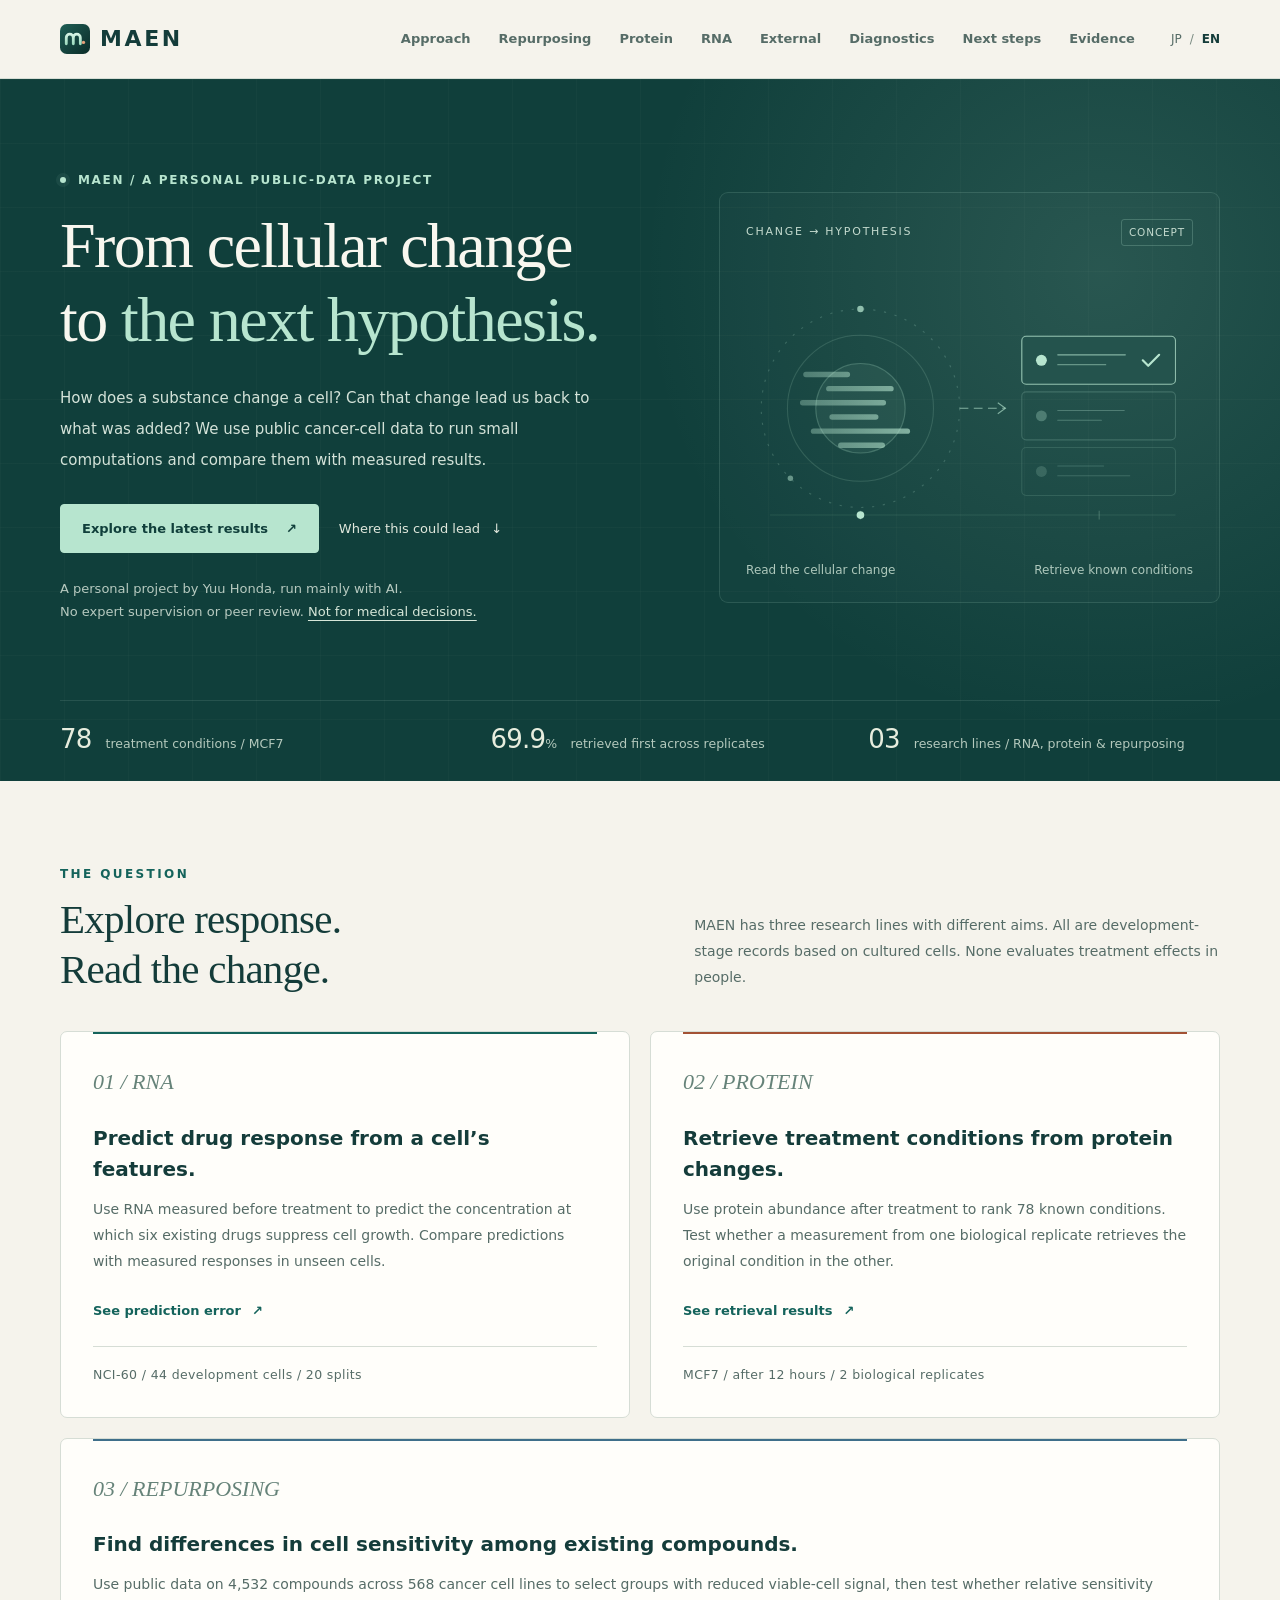
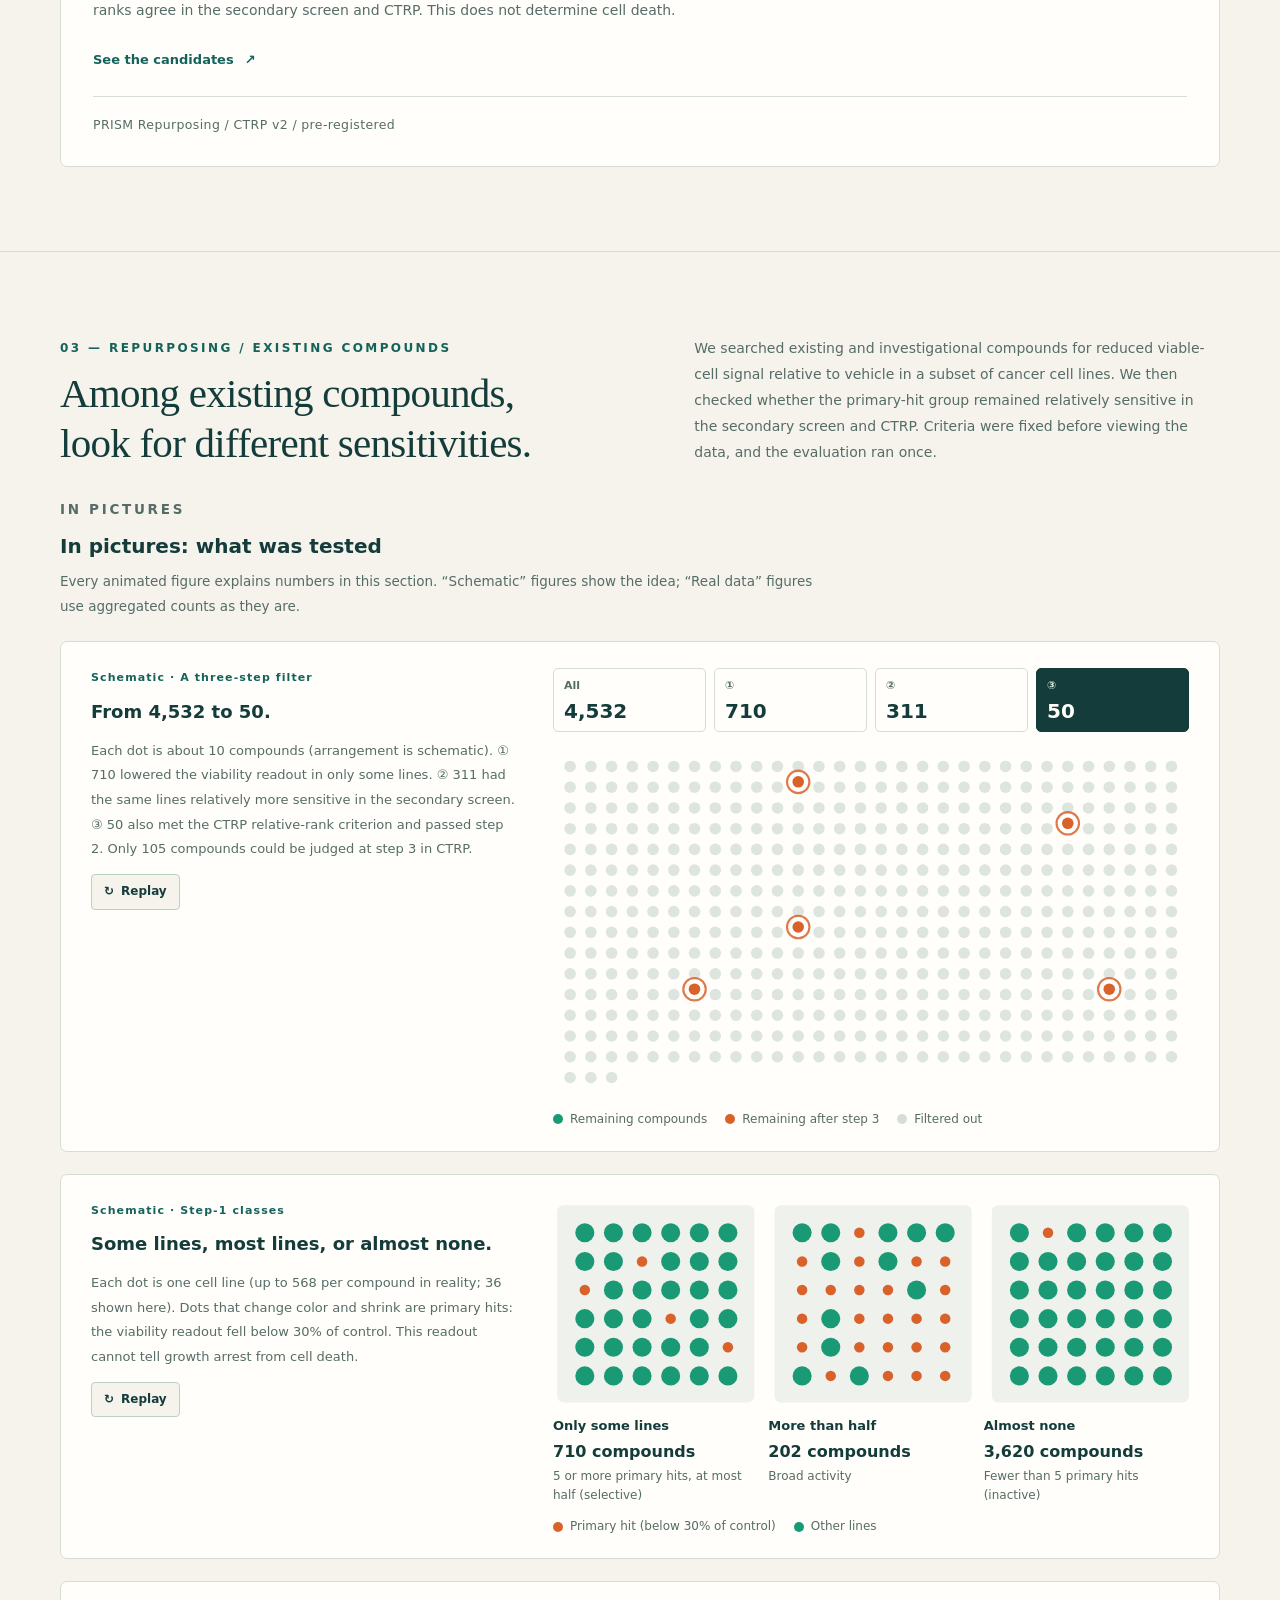
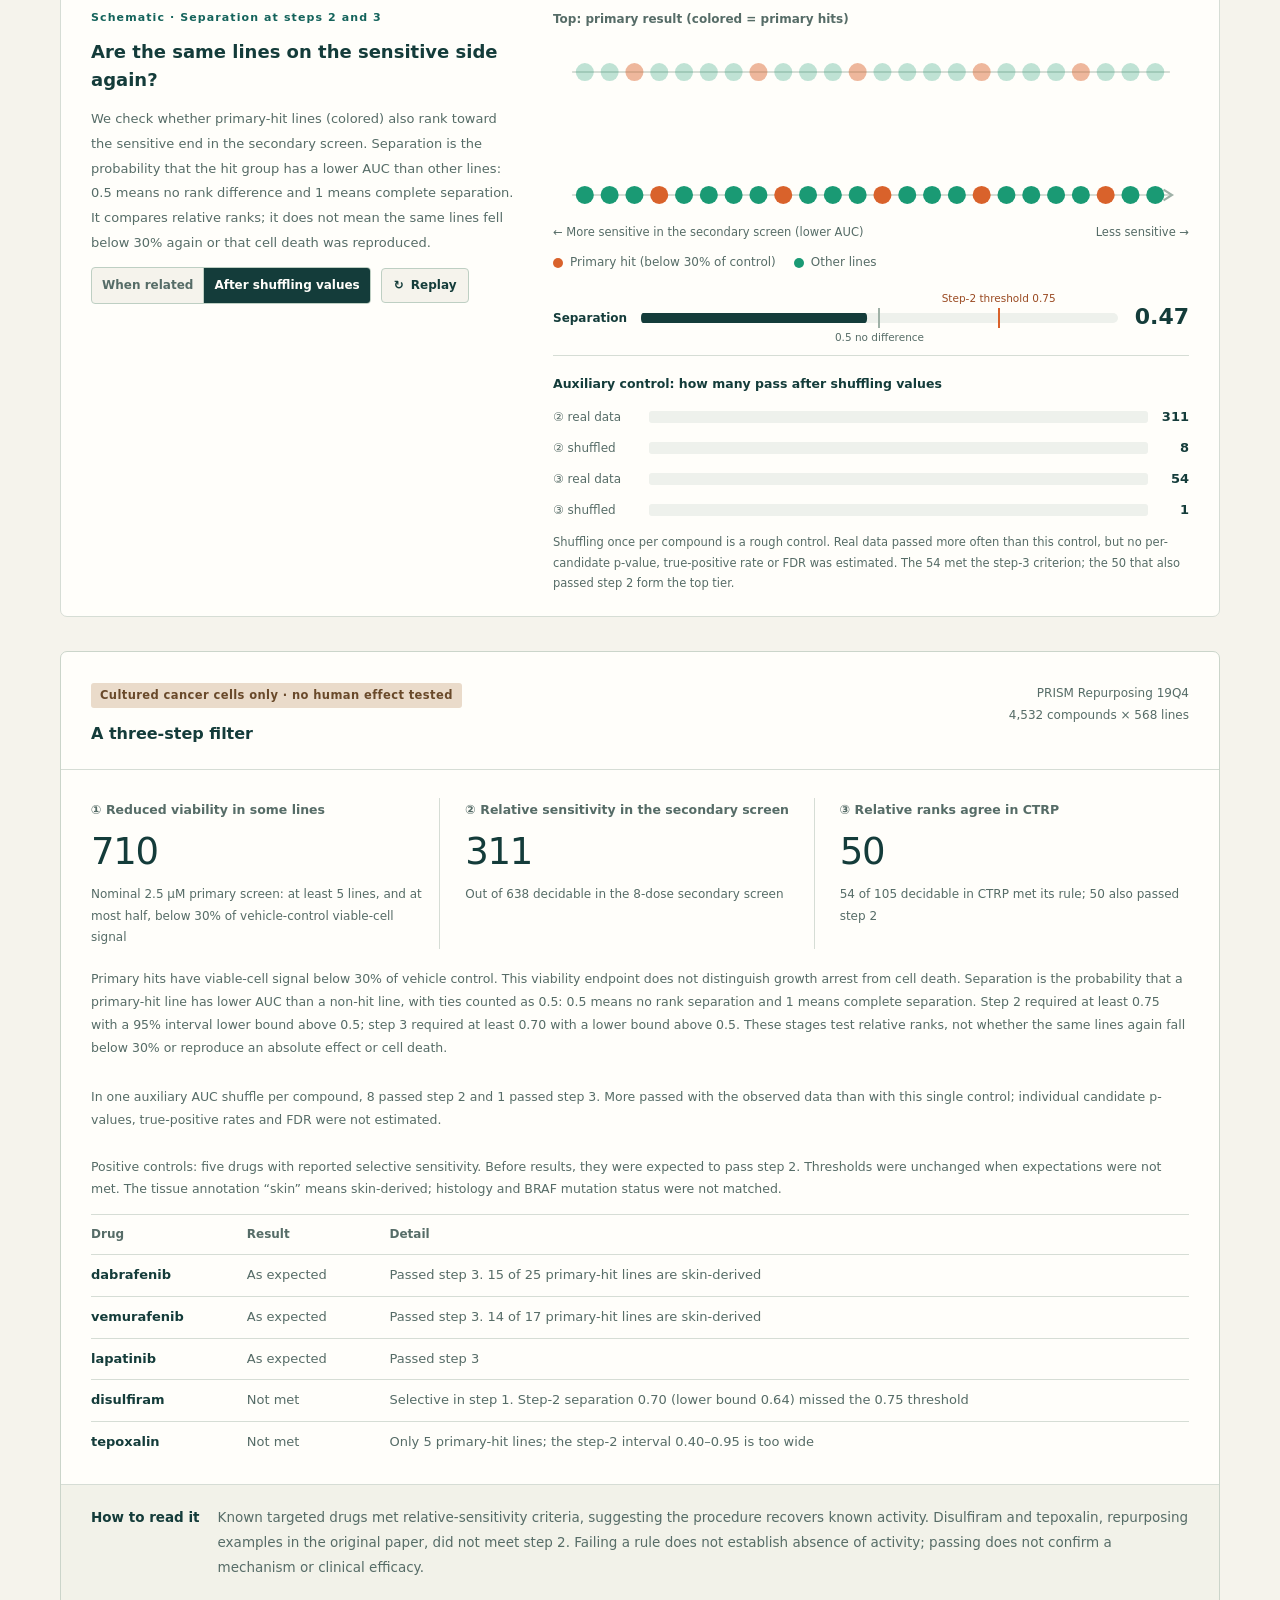
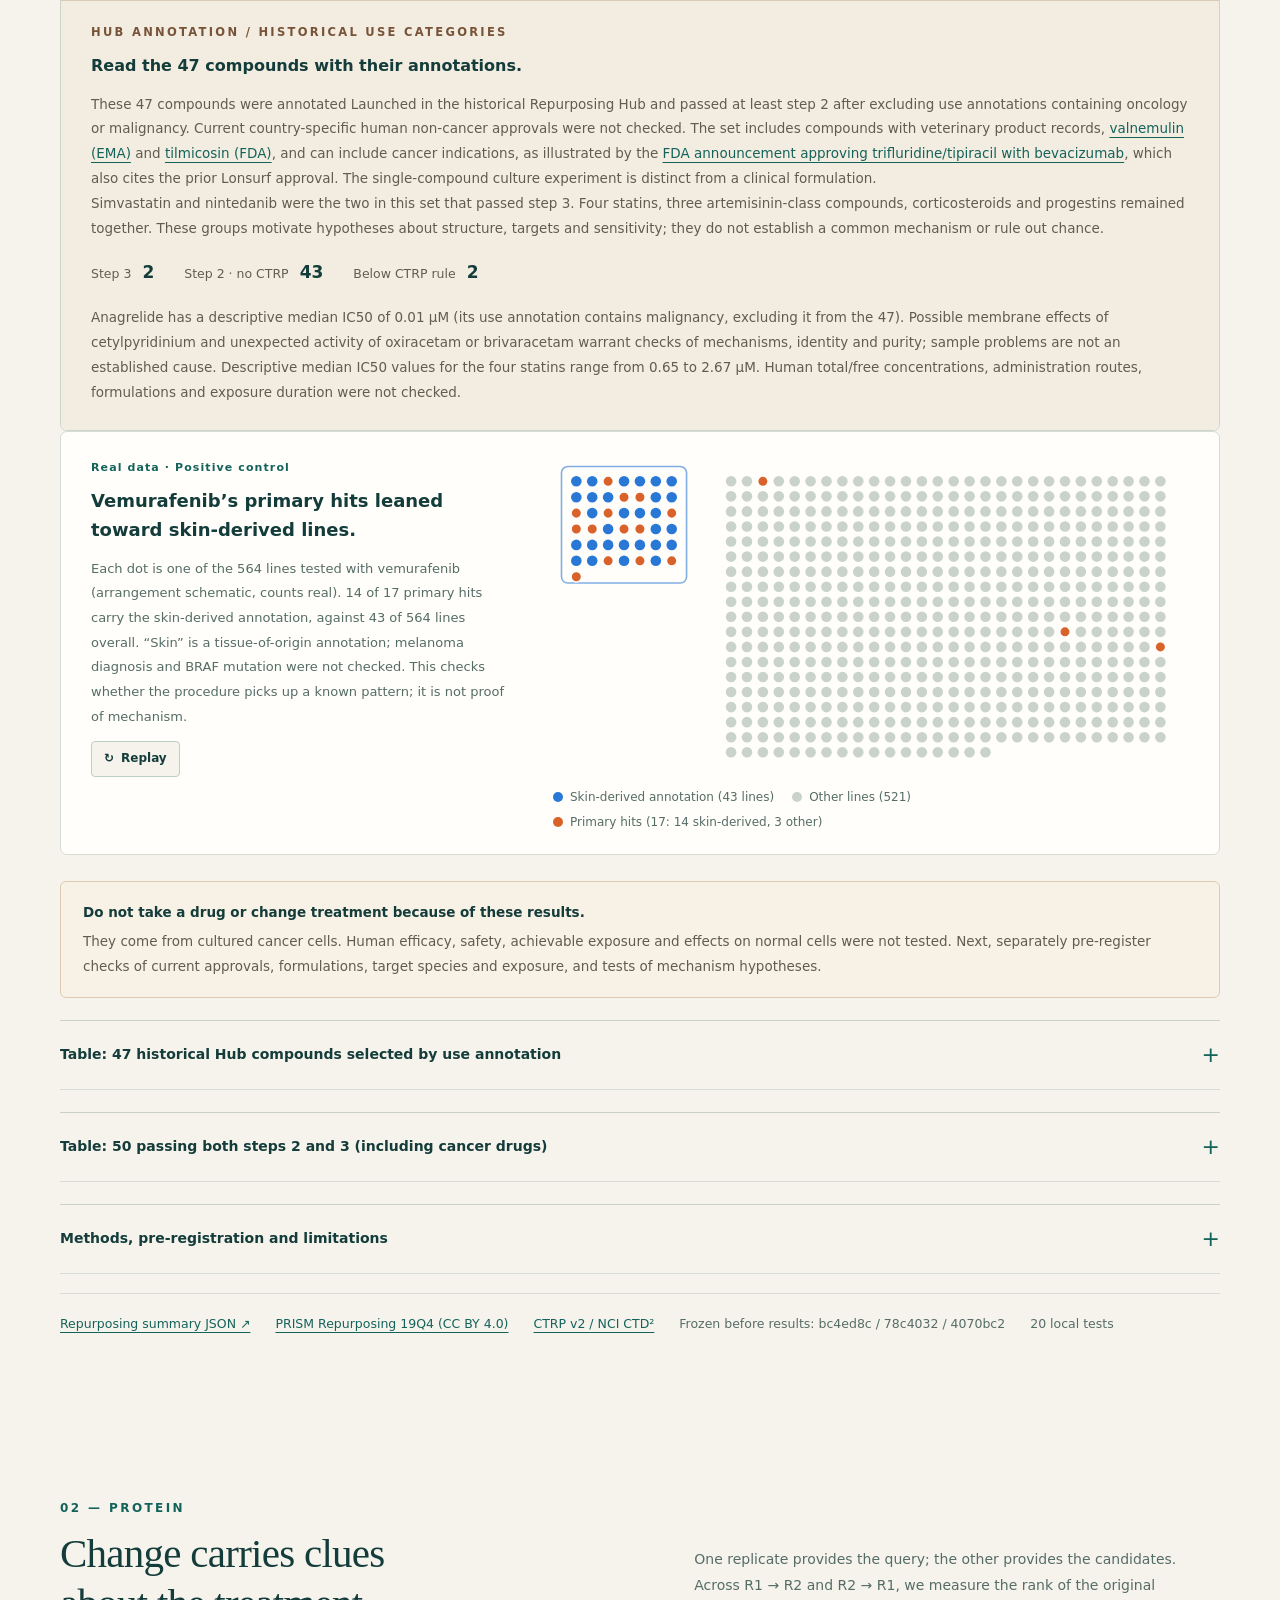
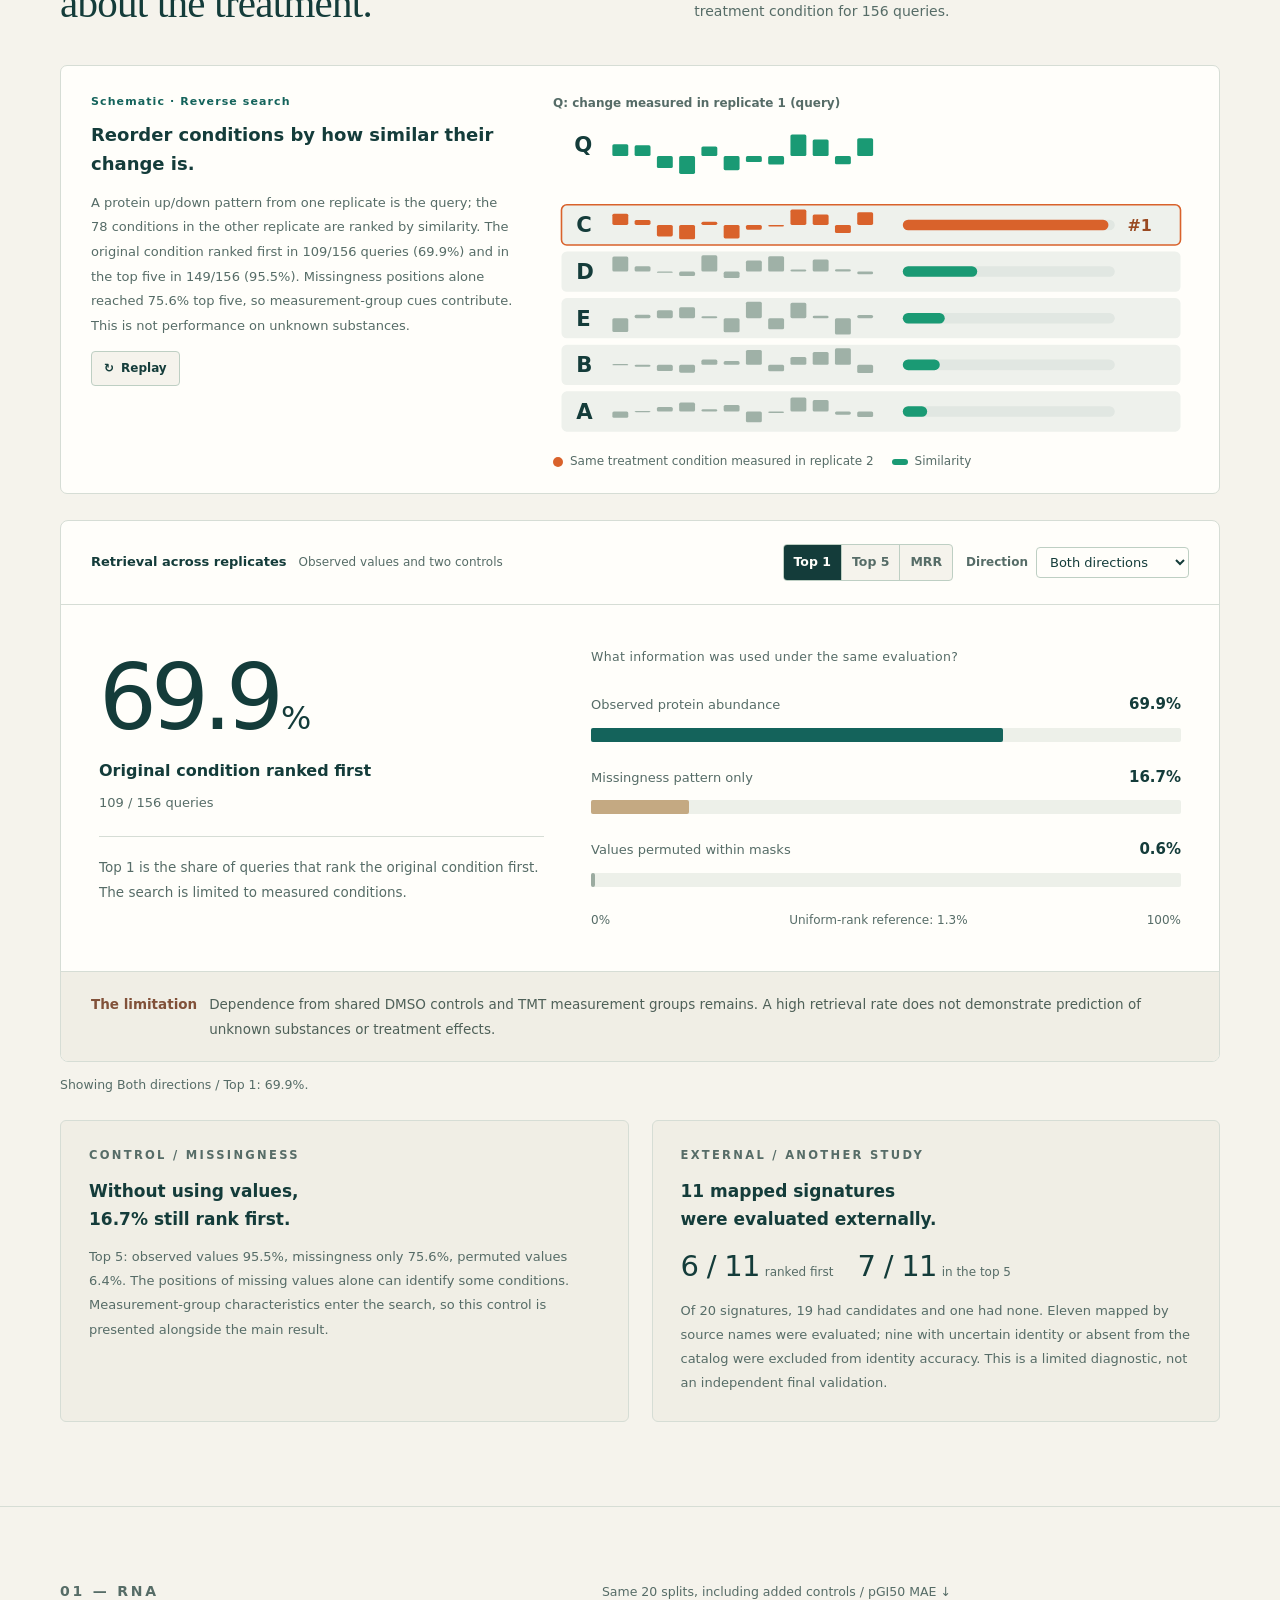
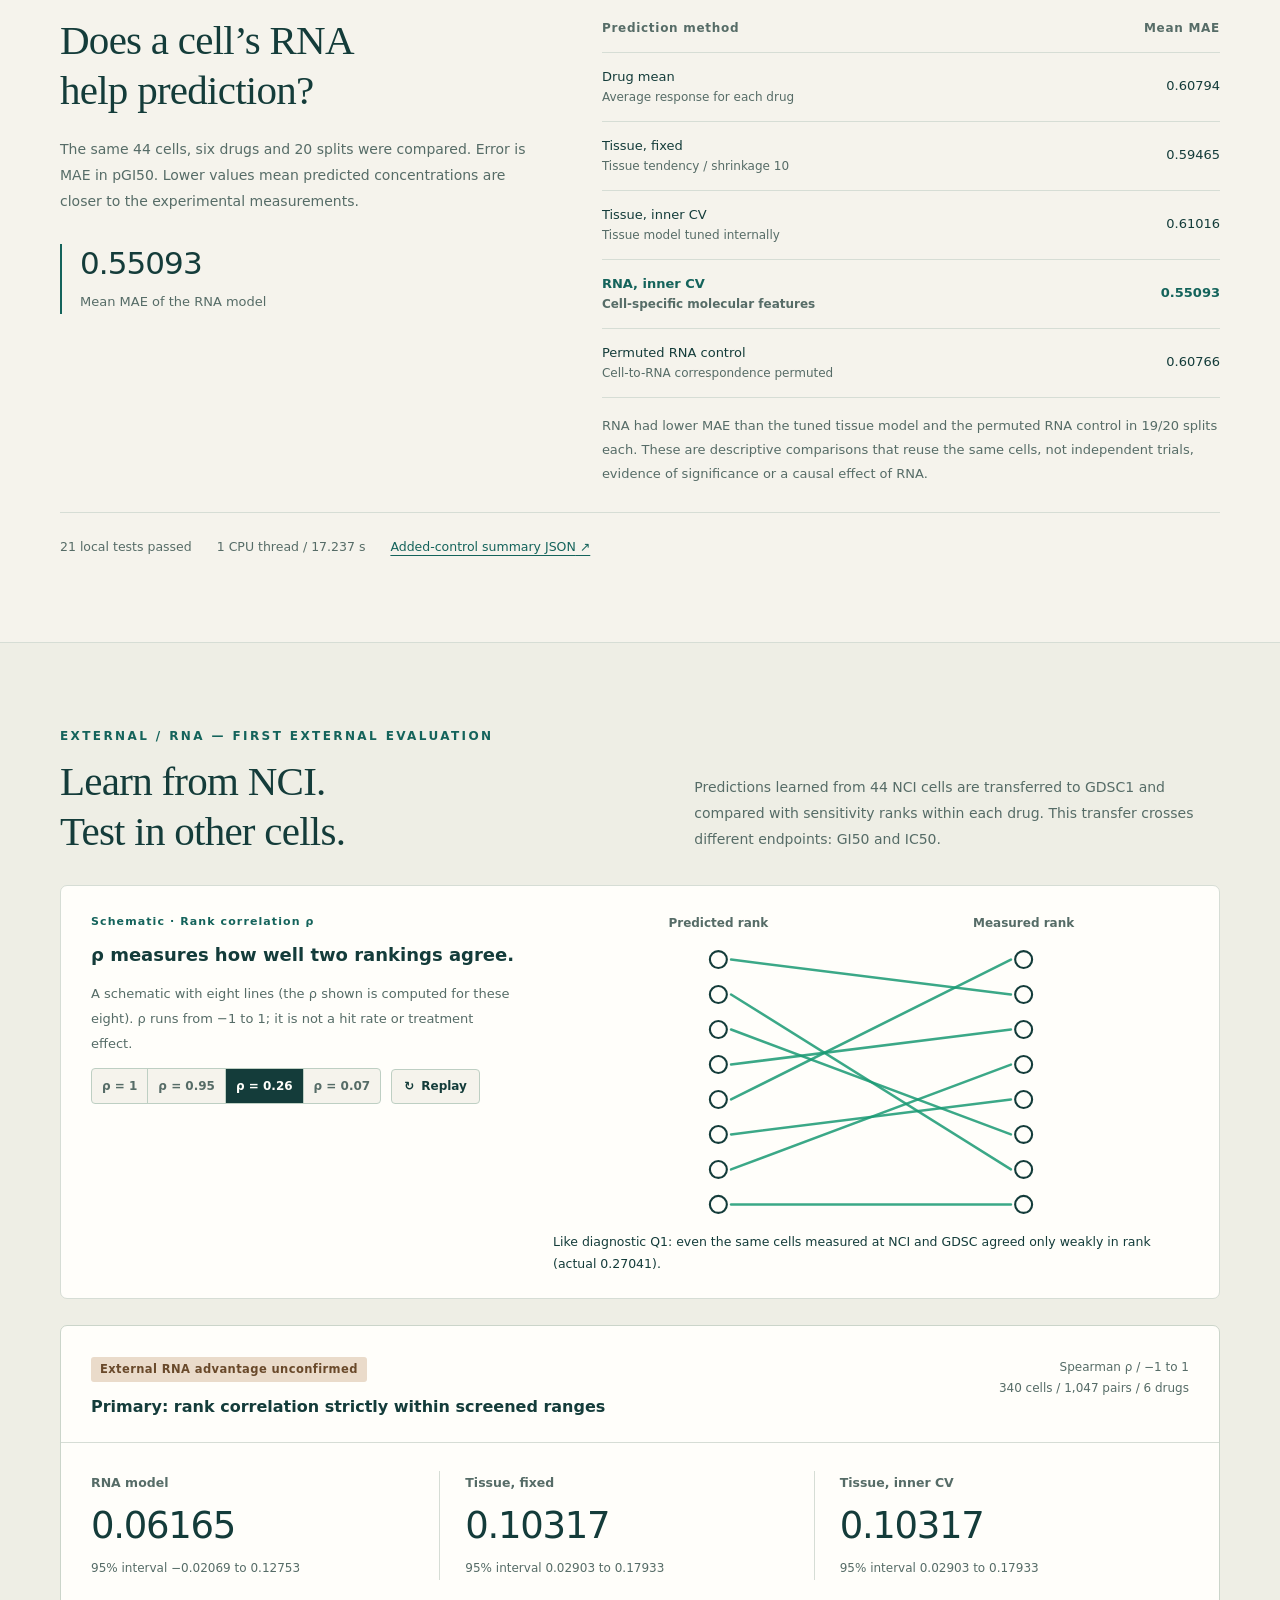
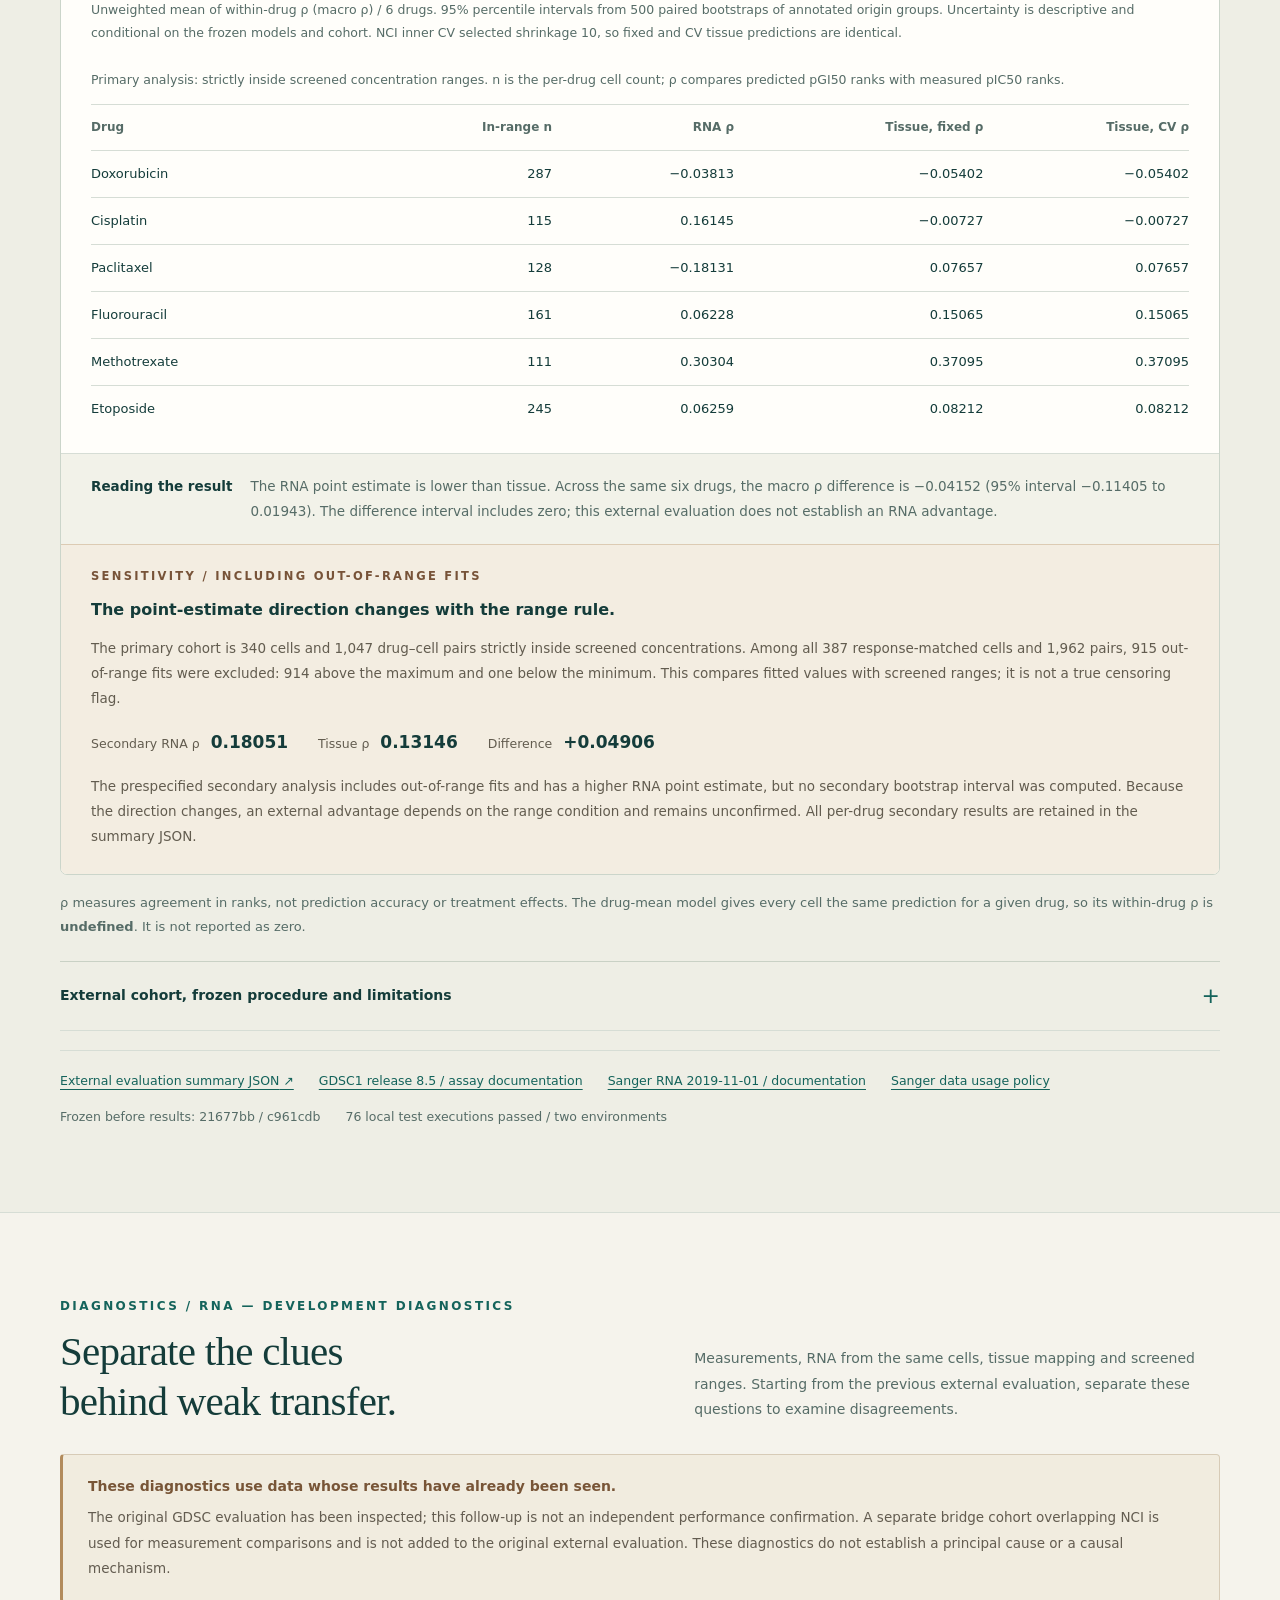
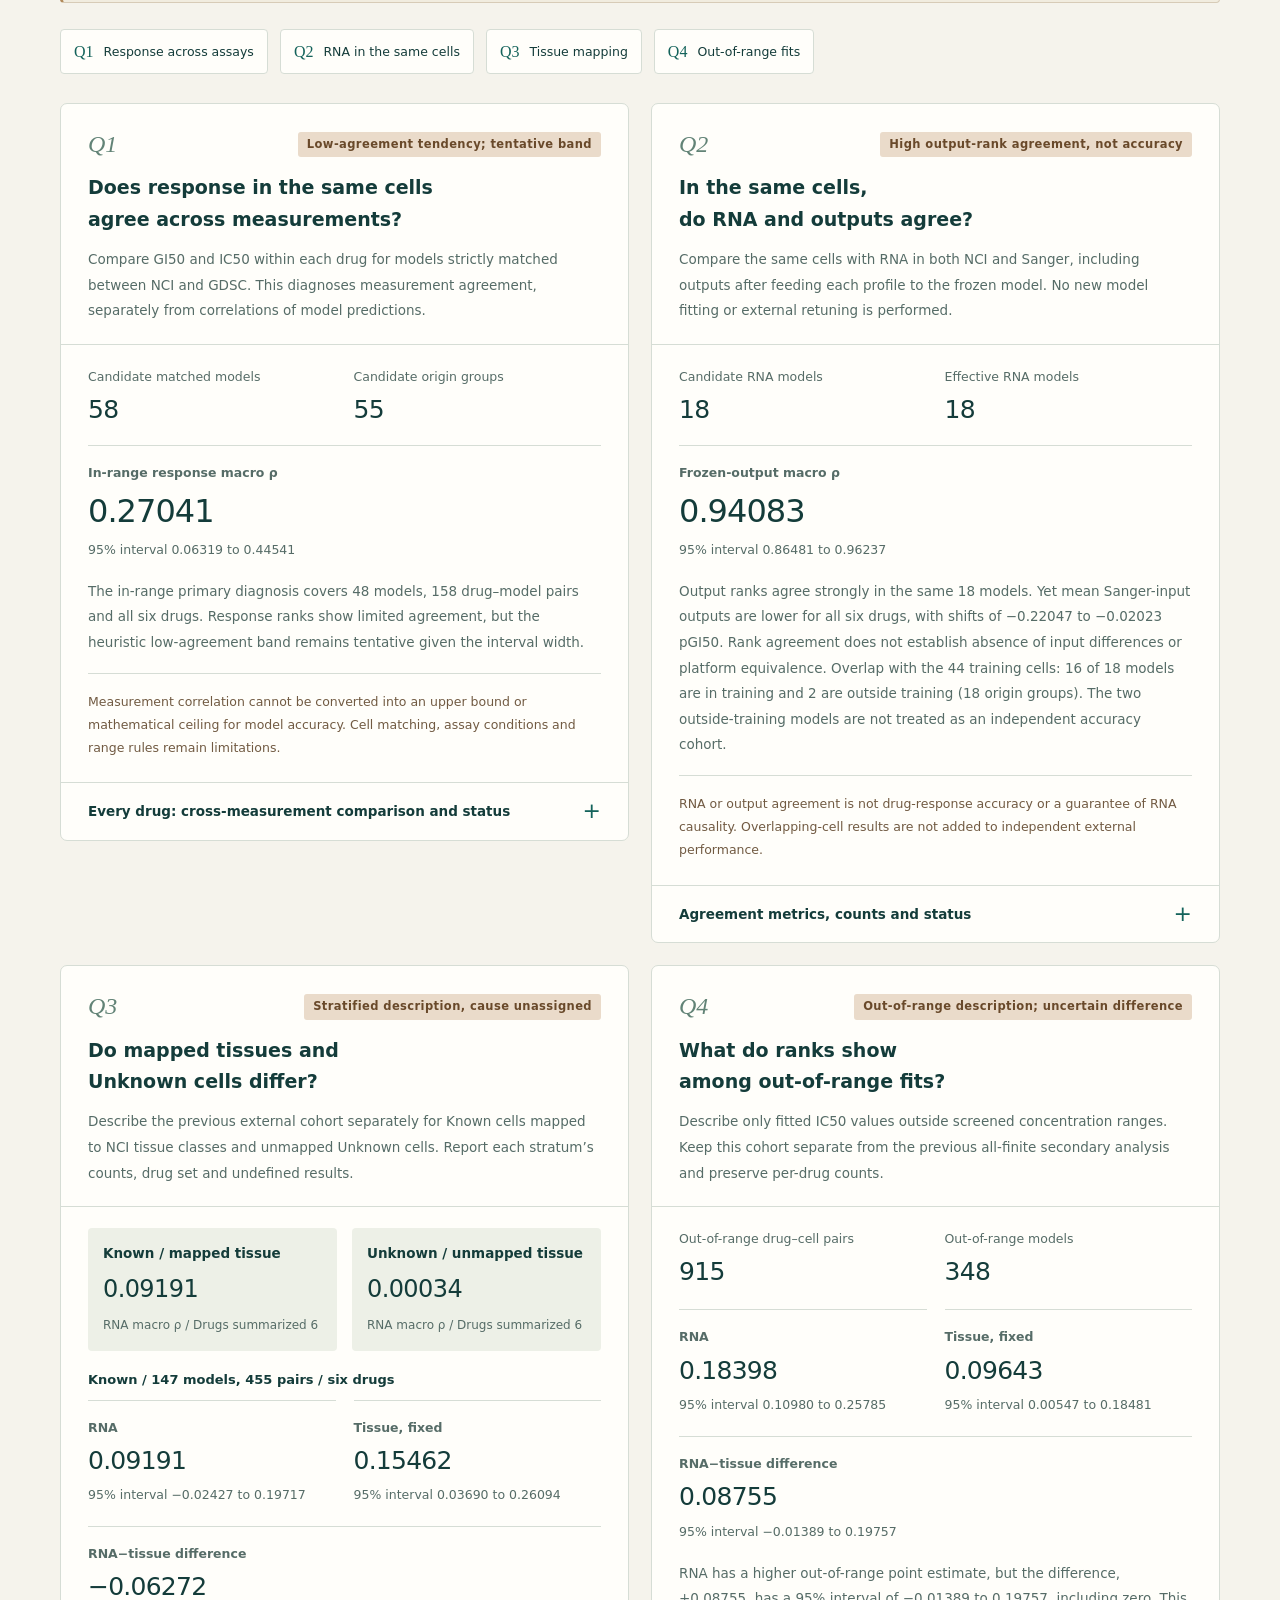
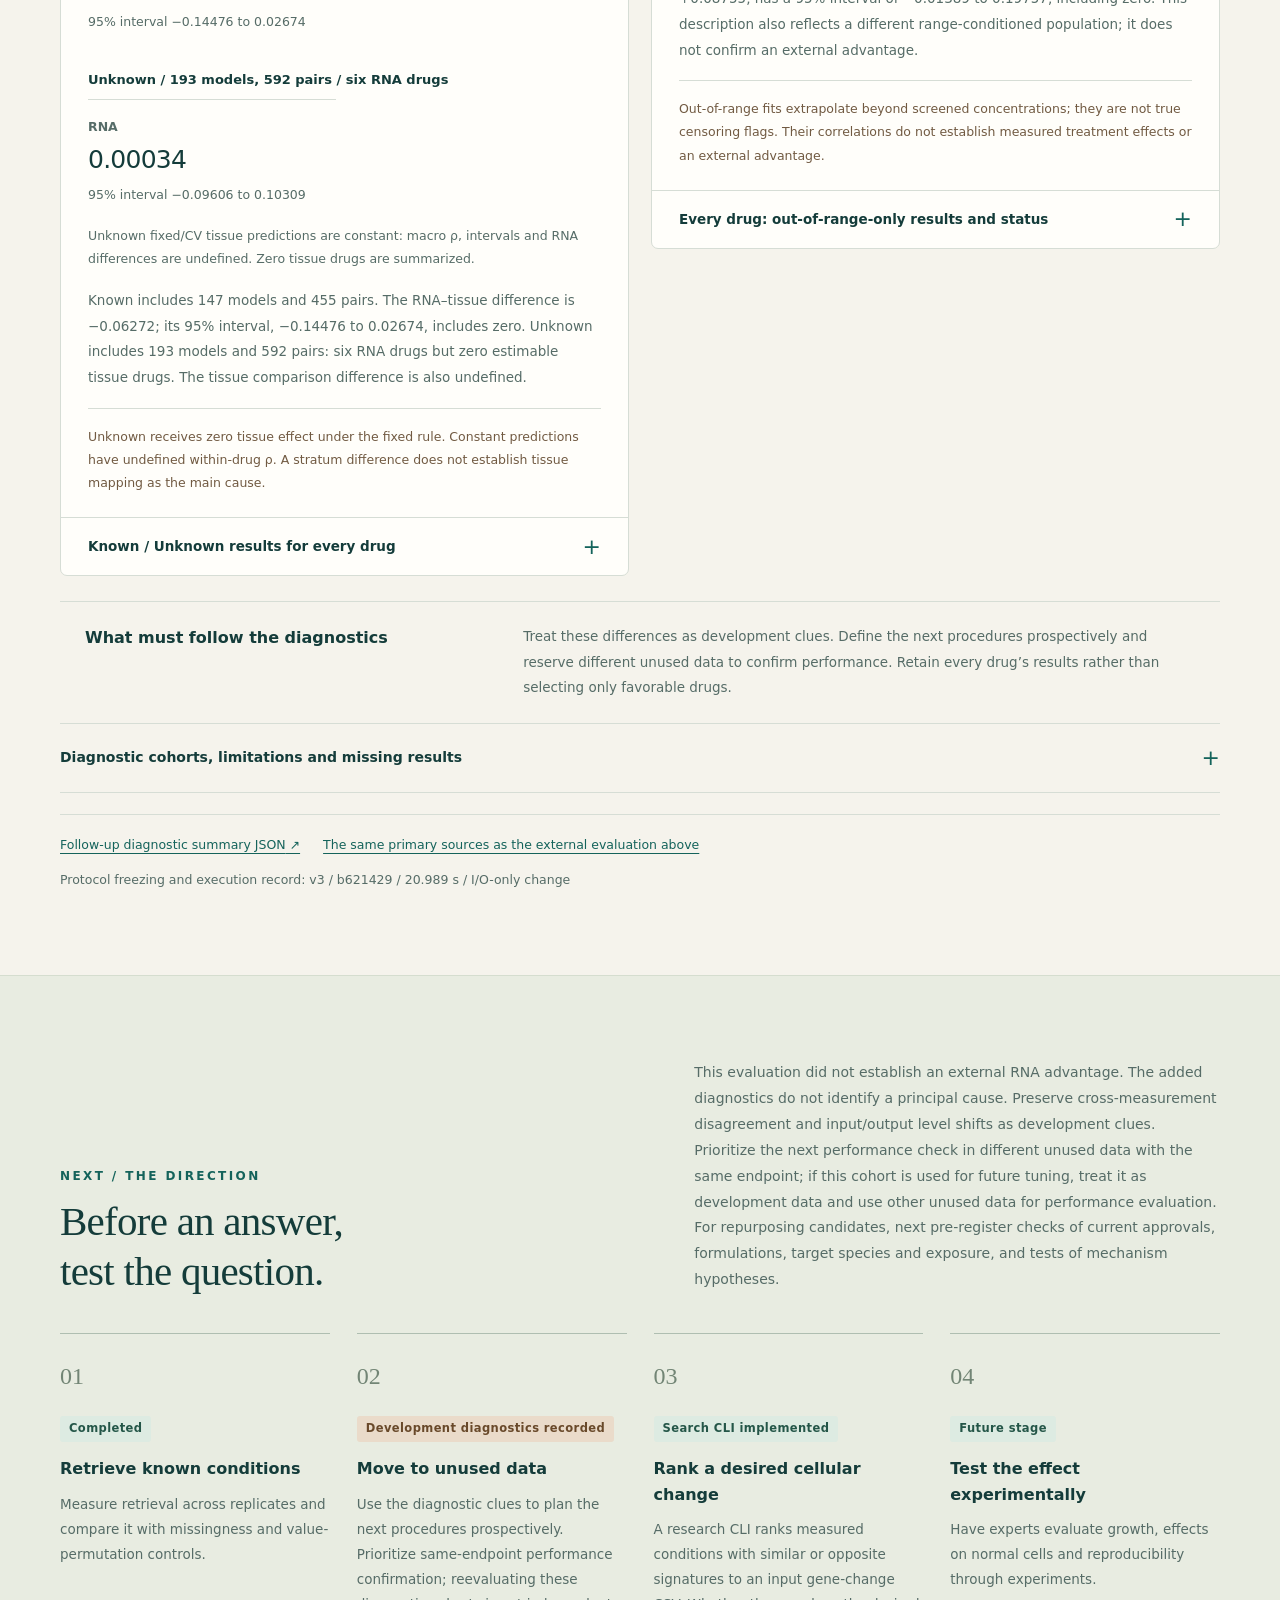
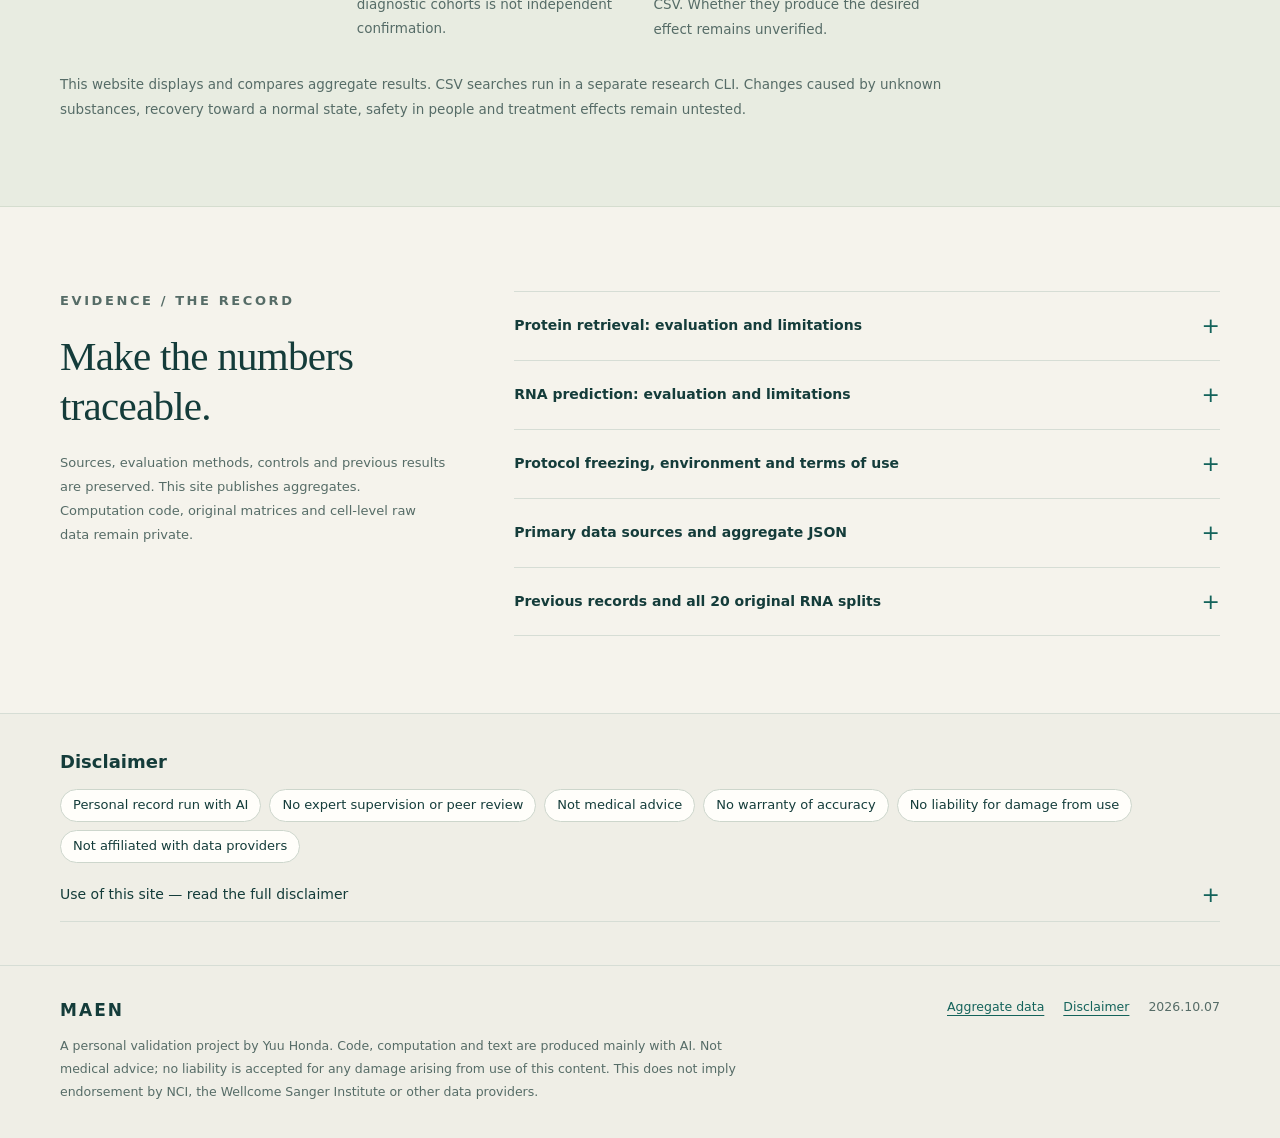
==== en.html @ 5a383182 "Add animated explanatory figures in Japanese and English Add six figures that play once on scroll, w" ====
<!doctype html>
<html lang="en">
<head>
<meta charset="utf-8">
<meta name="viewport" content="width=device-width,initial-scale=1">
<title>MAEN — From cellular change to the next hypothesis.</title>
<meta name="description" content="A personal project by Yuu Honda using public cancer-cell RNA and protein-abundance data to test drug-response prediction and retrieval of known treatment conditions. Results, controls and limitations are published.">
<meta name="theme-color" content="#103f3b">
<meta name="apple-mobile-web-app-title" content="MAEN">
<link rel="icon" href="favicon.svg?v=2" type="image/svg+xml">
<link rel="icon" href="favicon-32.png?v=2" sizes="32x32" type="image/png">
<link rel="apple-touch-icon" href="apple-touch-icon.png?v=2">
<link rel="manifest" href="manifest.webmanifest?v=2">
<link rel="alternate" hreflang="ja" href="index.html">
<link rel="alternate" hreflang="en" href="en.html">
<link rel="stylesheet" href="site.css">
<link rel="stylesheet" href="explain.css">
<script src="site.js" defer></script>
<script src="explain.js" defer></script>
</head>
<body>
<a class="skip-link" href="#main">Skip to content</a>
<header class="site-header">
  <div class="container header-inner">
    <a class="brand" href="en.html" aria-label="MAEN"><img src="favicon.svg?v=2" width="30" height="30" alt="">MAEN</a>
    <nav class="nav-links" id="site-navigation" aria-label="Main sections">
      <a href="#approach">Approach</a><a href="#repurposing">Repurposing</a><a href="#protein">Protein</a><a href="#rna">RNA</a><a href="#external">External</a><a href="#diagnostics">Diagnostics</a><a href="#next">Next steps</a><a href="#evidence">Evidence</a>
    </nav>
    <nav class="language" aria-label="Language / 言語"><a href="index.html" lang="ja" hreflang="ja" aria-label="日本語で読む">JP</a><span class="separator" aria-hidden="true">/</span><span lang="en" aria-current="page">EN</span></nav>
    <button class="menu-toggle" type="button" aria-expanded="false" aria-controls="site-navigation"><span class="menu-icon" aria-hidden="true"></span>Menu</button>
  </div>
</header>
<main id="main">
  <section class="hero" aria-labelledby="hero-title">
    <div class="container hero-inner">
      <div class="hero-copy reveal">
        <p class="eyebrow"><span class="status-dot" aria-hidden="true"></span>MAEN / A personal public-data project</p>
        <h1 id="hero-title">From cellular change<br>to <span>the next hypothesis.</span></h1>
        <p class="hero-lead">How does a substance change a cell? Can that change lead us back to what was added? We use public cancer-cell data to run small computations and compare them with measured results.</p>
        <div class="hero-actions"><a class="button button-primary" href="#repurposing">Explore the latest results<span aria-hidden="true">↗</span></a><a class="text-link" href="#next">Where this could lead<span aria-hidden="true">↓</span></a></div>
        <p class="hero-caption">A personal project by Yuu Honda, run mainly with AI.<br>No expert supervision or peer review. <a href="#disclaimer">Not for medical decisions.</a></p>
      </div>
      <div class="signature-panel" aria-hidden="true">
  <div class="panel-heading"><span>CHANGE → HYPOTHESIS</span><span class="panel-tag">CONCEPT</span></div>
  <svg class="signature-svg" viewBox="0 0 410 270" fill="none" xmlns="http://www.w3.org/2000/svg">
    <defs>
      <linearGradient id="signal" x1="10" y1="0" x2="180" y2="0" gradientUnits="userSpaceOnUse"><stop stop-color="#B7E5CF" stop-opacity=".2"/><stop offset="1" stop-color="#B7E5CF" stop-opacity=".75"/></linearGradient>
      <linearGradient id="scan" x1="0" y1="0" x2="1" y2="0"><stop stop-color="#B7E5CF" stop-opacity="0"/><stop offset=".5" stop-color="#B7E5CF" stop-opacity=".22"/><stop offset="1" stop-color="#B7E5CF" stop-opacity="0"/></linearGradient>
      <clipPath id="cell-clip"><circle cx="105" cy="136" r="66"/></clipPath>
    </defs>
    <circle class="sig-ring-outer" cx="105" cy="136" r="91" stroke="#B7E5CF" stroke-opacity=".22" stroke-dasharray="2 8"/>
    <circle class="sig-ring-mid" cx="105" cy="136" r="67" stroke="#B7E5CF" stroke-opacity=".16"/>
    <circle class="sig-ring-core" cx="105" cy="136" r="41" fill="#B7E5CF" fill-opacity=".06" stroke="#B7E5CF" stroke-opacity=".25"/>
    <g stroke="url(#signal)" stroke-width="5" stroke-linecap="round"><path class="sig-bar" d="M55 105h38"/><path class="sig-bar" d="M76 118h57"/><path class="sig-bar" d="M52 131h74"/><path class="sig-bar" d="M79 144h40"/><path class="sig-bar" d="M62 157h86"/><path class="sig-bar" d="M87 170h38"/></g>
    <g clip-path="url(#cell-clip)"><rect class="sig-scan" x="20" y="66" width="36" height="140" fill="url(#scan)"/></g>
    <g class="sig-orbit sig-orbit-a"><circle cx="105" cy="45" r="3" fill="#B7E5CF" fill-opacity=".75"/></g>
    <g class="sig-orbit sig-orbit-b"><circle cx="40.7" cy="200.3" r="2.5" fill="#B7E5CF" fill-opacity=".5"/></g>
    <path d="M196 136h42" stroke="#B7E5CF" stroke-opacity=".65" class="signature-path"/>
    <path d="m231 131 7 5-7 5" stroke="#B7E5CF" stroke-opacity=".65"/>
    <g fill="#B7E5CF"><circle class="sig-particle" cx="152" cy="136" r="2.4"/><circle class="sig-particle" cx="152" cy="136" r="2.4"/><circle class="sig-particle" cx="152" cy="136" r="2.4"/></g>
    <g class="sig-list">
      <g class="sig-card sig-card-b"><rect x="253" y="121" width="141" height="44" rx="4" stroke="#B7E5CF" stroke-opacity=".2"/><circle cx="271" cy="143" r="5" fill="#B7E5CF" fill-opacity=".3"/><path d="M286 138h61M286 147h40" stroke="#B7E5CF" stroke-opacity=".3" stroke-linecap="round"/></g>
      <g class="sig-card sig-card-c"><rect x="253" y="172" width="141" height="44" rx="4" stroke="#B7E5CF" stroke-opacity=".14"/><circle cx="271" cy="194" r="5" fill="#B7E5CF" fill-opacity=".18"/><path d="M286 189h42M286 198h66" stroke="#B7E5CF" stroke-opacity=".2" stroke-linecap="round"/></g>
      <g class="sig-card sig-card-a"><rect x="253" y="70" width="141" height="44" rx="4" fill="#103F3B" stroke="#B7E5CF" stroke-opacity=".3"/><rect class="sig-card-glow" x="253" y="70" width="141" height="44" rx="4" fill="#B7E5CF" fill-opacity=".12" stroke="#B7E5CF" stroke-opacity=".6"/><circle class="sig-card-dot" cx="271" cy="92" r="5" fill="#B7E5CF"/><path class="sig-score" d="M286 87h62" stroke="#B7E5CF" stroke-opacity=".65" stroke-linecap="round"/><path d="M286 96h44" stroke="#B7E5CF" stroke-opacity=".45" stroke-linecap="round"/><path class="sig-check" d="M364 92l5 5 10-10" stroke="#B7E5CF" stroke-width="2" stroke-linecap="round" stroke-linejoin="round" pathLength="1"/></g>
    </g>
    <path d="M22 234h372" stroke="#B7E5CF" stroke-opacity=".1"/><path d="M105 230v8M324 230v8" stroke="#B7E5CF" stroke-opacity=".25"/>
    <circle class="sig-progress" cx="105" cy="234" r="3.5" fill="#B7E5CF"/>
  </svg>
  <div class="panel-foot"><span class="sig-step sig-step-read">Read the cellular change</span><span class="sig-step sig-step-rank">Retrieve known conditions</span></div>
</div>
    </div>
    <div class="container hero-facts">
      <div class="hero-fact"><strong>78</strong><span>treatment conditions / MCF7</span></div>
      <div class="hero-fact"><strong>69.9<span>%</span></strong><span>retrieved first across replicates</span></div>
      <div class="hero-fact"><strong>03</strong><span>research lines / RNA, protein &amp; repurposing</span></div>
    </div>
  </section>

  <section class="section project-intro" id="approach" aria-labelledby="approach-title">
    <div class="container">
      <div class="section-heading"><div><p class="eyebrow">THE QUESTION</p><h2 id="approach-title">Explore response.<br>Read the change.</h2></div><p>MAEN has three research lines with different aims. All are development-stage records based on cultured cells. None evaluates treatment effects in people.</p></div>
      <div class="research-grid">
        <article class="research-card"><p class="line-number">01 / RNA</p><h3>Predict drug response from a cell’s features.</h3><p>Use RNA measured before treatment to predict the concentration at which six existing drugs suppress cell growth. Compare predictions with measured responses in unseen cells.</p><p><a class="text-link" href="#rna">See prediction error<span aria-hidden="true">↗</span></a></p><div class="card-foot">NCI-60 / 44 development cells / 20 splits</div></article>
        <article class="research-card protein"><p class="line-number">02 / PROTEIN</p><h3>Retrieve treatment conditions from protein changes.</h3><p>Use protein abundance after treatment to rank 78 known conditions. Test whether a measurement from one biological replicate retrieves the original condition in the other.</p><p><a class="text-link" href="#protein">See retrieval results<span aria-hidden="true">↗</span></a></p><div class="card-foot">MCF7 / after 12 hours / 2 biological replicates</div></article>
        <article class="research-card repurposing"><p class="line-number">03 / REPURPOSING</p><h3>Find differences in cell sensitivity among existing compounds.</h3><p>Use public data on 4,532 compounds across 568 cancer cell lines to select groups with reduced viable-cell signal, then test whether relative sensitivity ranks agree in the secondary screen and CTRP. This does not determine cell death.</p><p><a class="text-link" href="#repurposing">See the candidates<span aria-hidden="true">↗</span></a></p><div class="card-foot">PRISM Repurposing / CTRP v2 / pre-registered</div></article>
      </div>
    </div>
  </section>

  <section class="section repurposing-section" id="repurposing" aria-labelledby="repurposing-title">
    <div class="container">
      <div class="section-heading"><div><p class="eyebrow">03 — REPURPOSING / EXISTING COMPOUNDS</p><h2 id="repurposing-title">Among existing compounds,<br>look for different sensitivities.</h2></div><p>We searched existing and investigational compounds for reduced viable-cell signal relative to vehicle in a subset of cancer cell lines. We then checked whether the primary-hit group remained relatively sensitive in the secondary screen and CTRP. Criteria were fixed before viewing the data, and the evaluation ran once.</p></div>
      <div class="ex-story" aria-labelledby="ex-story-title-en"><div class="ex-story-head"><p class="eyebrow">IN PICTURES</p><h3 id="ex-story-title-en">In pictures: what was tested</h3><p>Every animated figure explains numbers in this section. “Schematic” figures show the idea; “Real data” figures use aggregated counts as they are.</p></div><figure class="ex-fig ex-sieve" id="ex-sieve" data-ex="sieve" data-step="final"><div class="ex-head"><p class="ex-kicker">Schematic · A three-step filter</p><h3>From 4,532 to 50.</h3></div><div class="ex-visual"><ol class="ex-chips"><li data-chip="0"><span>All</span><strong>4,532</strong></li><li data-chip="1"><span>①</span><strong>710</strong></li><li data-chip="2"><span>②</span><strong>311</strong></li><li data-chip="3"><span>③</span><strong>50</strong></li></ol><svg class="ex-svg" viewBox="0 0 595 331" role="img" aria-label="A grid of dots. 4,532 compounds shown as dots of about 10 compounds each, narrowed to 710, 311 and 50 at steps 1 to 3."><circle class="ex-dot" cx="16.0" cy="16.0" r="5.4" style="--d:152"/><circle class="ex-dot" cx="35.4" cy="16.0" r="5.4" style="--d:137"/><circle class="ex-dot s1" cx="54.8" cy="16.0" r="5.4" style="--d:375"/><circle class="ex-dot" cx="74.2" cy="16.0" r="5.4" style="--d:69"/><circle class="ex-dot s1" cx="93.6" cy="16.0" r="5.4" style="--d:8"/><circle class="ex-dot" cx="113.0" cy="16.0" r="5.4" style="--d:125"/><circle class="ex-dot" cx="132.4" cy="16.0" r="5.4" style="--d:347"/><circle class="ex-dot" cx="151.8" cy="16.0" r="5.4" style="--d:284"/><circle class="ex-dot" cx="171.2" cy="16.0" r="5.4" style="--d:50"/><circle class="ex-dot" cx="190.6" cy="16.0" r="5.4" style="--d:136"/><circle class="ex-dot" cx="210.0" cy="16.0" r="5.4" style="--d:2"/><circle class="ex-dot" cx="229.4" cy="16.0" r="5.4" style="--d:239"/><circle class="ex-dot" cx="248.8" cy="16.0" r="5.4" style="--d:134"/><circle class="ex-dot" cx="268.2" cy="16.0" r="5.4" style="--d:376"/><circle class="ex-dot s1 s2" cx="287.6" cy="16.0" r="5.4" style="--d:262"/><circle class="ex-dot" cx="307.0" cy="16.0" r="5.4" style="--d:119"/><circle class="ex-dot" cx="326.4" cy="16.0" r="5.4" style="--d:308"/><circle class="ex-dot" cx="345.8" cy="16.0" r="5.4" style="--d:170"/><circle class="ex-dot" cx="365.2" cy="16.0" r="5.4" style="--d:61"/><circle class="ex-dot" cx="384.6" cy="16.0" r="5.4" style="--d:272"/><circle class="ex-dot" cx="404.0" cy="16.0" r="5.4" style="--d:147"/><circle class="ex-dot" cx="423.4" cy="16.0" r="5.4" style="--d:156"/><circle class="ex-dot" cx="442.8" cy="16.0" r="5.4" style="--d:306"/><circle class="ex-dot s1 s2" cx="462.2" cy="16.0" r="5.4" style="--d:20"/><circle class="ex-dot" cx="481.6" cy="16.0" r="5.4" style="--d:370"/><circle class="ex-dot" cx="501.0" cy="16.0" r="5.4" style="--d:144"/><circle class="ex-dot s1 s2" cx="520.4" cy="16.0" r="5.4" style="--d:31"/><circle class="ex-dot" cx="539.8" cy="16.0" r="5.4" style="--d:263"/><circle class="ex-dot" cx="559.2" cy="16.0" r="5.4" style="--d:32"/><circle class="ex-dot s1" cx="578.6" cy="16.0" r="5.4" style="--d:19"/><circle class="ex-dot s1 s2" cx="16.0" cy="35.4" r="5.4" style="--d:179"/><circle class="ex-dot" cx="35.4" cy="35.4" r="5.4" style="--d:51"/><circle class="ex-dot s1 s2" cx="54.8" cy="35.4" r="5.4" style="--d:6"/><circle class="ex-dot" cx="74.2" cy="35.4" r="5.4" style="--d:227"/><circle class="ex-dot s1" cx="93.6" cy="35.4" r="5.4" style="--d:32"/><circle class="ex-dot" cx="113.0" cy="35.4" r="5.4" style="--d:213"/><circle class="ex-dot" cx="132.4" cy="35.4" r="5.4" style="--d:245"/><circle class="ex-dot" cx="151.8" cy="35.4" r="5.4" style="--d:111"/><circle class="ex-dot" cx="171.2" cy="35.4" r="5.4" style="--d:389"/><circle class="ex-dot s1 s2" cx="190.6" cy="35.4" r="5.4" style="--d:189"/><circle class="ex-dot" cx="210.0" cy="35.4" r="5.4" style="--d:358"/><circle class="ex-dot s1 s2 s3" cx="229.4" cy="35.4" r="5.4" style="--d:74"/><circle class="ex-dot" cx="248.8" cy="35.4" r="5.4" style="--d:129"/><circle class="ex-dot s1 s2" cx="268.2" cy="35.4" r="5.4" style="--d:107"/><circle class="ex-dot s1" cx="287.6" cy="35.4" r="5.4" style="--d:75"/><circle class="ex-dot" cx="307.0" cy="35.4" r="5.4" style="--d:408"/><circle class="ex-dot" cx="326.4" cy="35.4" r="5.4" style="--d:411"/><circle class="ex-dot s1 s2" cx="345.8" cy="35.4" r="5.4" style="--d:211"/><circle class="ex-dot" cx="365.2" cy="35.4" r="5.4" style="--d:210"/><circle class="ex-dot" cx="384.6" cy="35.4" r="5.4" style="--d:79"/><circle class="ex-dot" cx="404.0" cy="35.4" r="5.4" style="--d:107"/><circle class="ex-dot" cx="423.4" cy="35.4" r="5.4" style="--d:157"/><circle class="ex-dot" cx="442.8" cy="35.4" r="5.4" style="--d:349"/><circle class="ex-dot" cx="462.2" cy="35.4" r="5.4" style="--d:378"/><circle class="ex-dot" cx="481.6" cy="35.4" r="5.4" style="--d:260"/><circle class="ex-dot" cx="501.0" cy="35.4" r="5.4" style="--d:379"/><circle class="ex-dot" cx="520.4" cy="35.4" r="5.4" style="--d:26"/><circle class="ex-dot" cx="539.8" cy="35.4" r="5.4" style="--d:358"/><circle class="ex-dot" cx="559.2" cy="35.4" r="5.4" style="--d:71"/><circle class="ex-dot" cx="578.6" cy="35.4" r="5.4" style="--d:346"/><circle class="ex-dot" cx="16.0" cy="54.8" r="5.4" style="--d:100"/><circle class="ex-dot s1" cx="35.4" cy="54.8" r="5.4" style="--d:323"/><circle class="ex-dot s1 s2" cx="54.8" cy="54.8" r="5.4" style="--d:383"/><circle class="ex-dot" cx="74.2" cy="54.8" r="5.4" style="--d:70"/><circle class="ex-dot" cx="93.6" cy="54.8" r="5.4" style="--d:326"/><circle class="ex-dot" cx="113.0" cy="54.8" r="5.4" style="--d:234"/><circle class="ex-dot s1" cx="132.4" cy="54.8" r="5.4" style="--d:184"/><circle class="ex-dot" cx="151.8" cy="54.8" r="5.4" style="--d:123"/><circle class="ex-dot" cx="171.2" cy="54.8" r="5.4" style="--d:155"/><circle class="ex-dot" cx="190.6" cy="54.8" r="5.4" style="--d:336"/><circle class="ex-dot" cx="210.0" cy="54.8" r="5.4" style="--d:339"/><circle class="ex-dot" cx="229.4" cy="54.8" r="5.4" style="--d:66"/><circle class="ex-dot" cx="248.8" cy="54.8" r="5.4" style="--d:23"/><circle class="ex-dot" cx="268.2" cy="54.8" r="5.4" style="--d:140"/><circle class="ex-dot" cx="287.6" cy="54.8" r="5.4" style="--d:328"/><circle class="ex-dot" cx="307.0" cy="54.8" r="5.4" style="--d:148"/><circle class="ex-dot" cx="326.4" cy="54.8" r="5.4" style="--d:90"/><circle class="ex-dot" cx="345.8" cy="54.8" r="5.4" style="--d:28"/><circle class="ex-dot s1" cx="365.2" cy="54.8" r="5.4" style="--d:34"/><circle class="ex-dot" cx="384.6" cy="54.8" r="5.4" style="--d:275"/><circle class="ex-dot" cx="404.0" cy="54.8" r="5.4" style="--d:231"/><circle class="ex-dot" cx="423.4" cy="54.8" r="5.4" style="--d:2"/><circle class="ex-dot" cx="442.8" cy="54.8" r="5.4" style="--d:121"/><circle class="ex-dot" cx="462.2" cy="54.8" r="5.4" style="--d:317"/><circle class="ex-dot" cx="481.6" cy="54.8" r="5.4" style="--d:402"/><circle class="ex-dot" cx="501.0" cy="54.8" r="5.4" style="--d:292"/><circle class="ex-dot" cx="520.4" cy="54.8" r="5.4" style="--d:382"/><circle class="ex-dot s1 s2" cx="539.8" cy="54.8" r="5.4" style="--d:93"/><circle class="ex-dot" cx="559.2" cy="54.8" r="5.4" style="--d:358"/><circle class="ex-dot" cx="578.6" cy="54.8" r="5.4" style="--d:136"/><circle class="ex-dot" cx="16.0" cy="74.2" r="5.4" style="--d:238"/><circle class="ex-dot" cx="35.4" cy="74.2" r="5.4" style="--d:239"/><circle class="ex-dot" cx="54.8" cy="74.2" r="5.4" style="--d:34"/><circle class="ex-dot" cx="74.2" cy="74.2" r="5.4" style="--d:97"/><circle class="ex-dot" cx="93.6" cy="74.2" r="5.4" style="--d:125"/><circle class="ex-dot" cx="113.0" cy="74.2" r="5.4" style="--d:85"/><circle class="ex-dot" cx="132.4" cy="74.2" r="5.4" style="--d:124"/><circle class="ex-dot" cx="151.8" cy="74.2" r="5.4" style="--d:236"/><circle class="ex-dot s1 s2" cx="171.2" cy="74.2" r="5.4" style="--d:311"/><circle class="ex-dot" cx="190.6" cy="74.2" r="5.4" style="--d:167"/><circle class="ex-dot" cx="210.0" cy="74.2" r="5.4" style="--d:333"/><circle class="ex-dot" cx="229.4" cy="74.2" r="5.4" style="--d:198"/><circle class="ex-dot s1 s2" cx="248.8" cy="74.2" r="5.4" style="--d:379"/><circle class="ex-dot" cx="268.2" cy="74.2" r="5.4" style="--d:137"/><circle class="ex-dot" cx="287.6" cy="74.2" r="5.4" style="--d:11"/><circle class="ex-dot" cx="307.0" cy="74.2" r="5.4" style="--d:243"/><circle class="ex-dot" cx="326.4" cy="74.2" r="5.4" style="--d:379"/><circle class="ex-dot" cx="345.8" cy="74.2" r="5.4" style="--d:387"/><circle class="ex-dot" cx="365.2" cy="74.2" r="5.4" style="--d:237"/><circle class="ex-dot s1" cx="384.6" cy="74.2" r="5.4" style="--d:21"/><circle class="ex-dot" cx="404.0" cy="74.2" r="5.4" style="--d:305"/><circle class="ex-dot s1 s2" cx="423.4" cy="74.2" r="5.4" style="--d:214"/><circle class="ex-dot" cx="442.8" cy="74.2" r="5.4" style="--d:366"/><circle class="ex-dot" cx="462.2" cy="74.2" r="5.4" style="--d:377"/><circle class="ex-dot s1 s2 s3" cx="481.6" cy="74.2" r="5.4" style="--d:300"/><circle class="ex-dot" cx="501.0" cy="74.2" r="5.4" style="--d:368"/><circle class="ex-dot" cx="520.4" cy="74.2" r="5.4" style="--d:344"/><circle class="ex-dot" cx="539.8" cy="74.2" r="5.4" style="--d:373"/><circle class="ex-dot" cx="559.2" cy="74.2" r="5.4" style="--d:357"/><circle class="ex-dot" cx="578.6" cy="74.2" r="5.4" style="--d:243"/><circle class="ex-dot" cx="16.0" cy="93.6" r="5.4" style="--d:311"/><circle class="ex-dot s1 s2" cx="35.4" cy="93.6" r="5.4" style="--d:97"/><circle class="ex-dot s1" cx="54.8" cy="93.6" r="5.4" style="--d:250"/><circle class="ex-dot" cx="74.2" cy="93.6" r="5.4" style="--d:395"/><circle class="ex-dot" cx="93.6" cy="93.6" r="5.4" style="--d:236"/><circle class="ex-dot" cx="113.0" cy="93.6" r="5.4" style="--d:320"/><circle class="ex-dot" cx="132.4" cy="93.6" r="5.4" style="--d:107"/><circle class="ex-dot" cx="151.8" cy="93.6" r="5.4" style="--d:171"/><circle class="ex-dot s1" cx="171.2" cy="93.6" r="5.4" style="--d:407"/><circle class="ex-dot" cx="190.6" cy="93.6" r="5.4" style="--d:130"/><circle class="ex-dot" cx="210.0" cy="93.6" r="5.4" style="--d:336"/><circle class="ex-dot" cx="229.4" cy="93.6" r="5.4" style="--d:364"/><circle class="ex-dot" cx="248.8" cy="93.6" r="5.4" style="--d:73"/><circle class="ex-dot" cx="268.2" cy="93.6" r="5.4" style="--d:333"/><circle class="ex-dot" cx="287.6" cy="93.6" r="5.4" style="--d:309"/><circle class="ex-dot" cx="307.0" cy="93.6" r="5.4" style="--d:123"/><circle class="ex-dot" cx="326.4" cy="93.6" r="5.4" style="--d:68"/><circle class="ex-dot" cx="345.8" cy="93.6" r="5.4" style="--d:368"/><circle class="ex-dot" cx="365.2" cy="93.6" r="5.4" style="--d:81"/><circle class="ex-dot s1 s2" cx="384.6" cy="93.6" r="5.4" style="--d:203"/><circle class="ex-dot" cx="404.0" cy="93.6" r="5.4" style="--d:172"/><circle class="ex-dot" cx="423.4" cy="93.6" r="5.4" style="--d:407"/><circle class="ex-dot" cx="442.8" cy="93.6" r="5.4" style="--d:156"/><circle class="ex-dot s1" cx="462.2" cy="93.6" r="5.4" style="--d:69"/><circle class="ex-dot" cx="481.6" cy="93.6" r="5.4" style="--d:414"/><circle class="ex-dot" cx="501.0" cy="93.6" r="5.4" style="--d:43"/><circle class="ex-dot s1" cx="520.4" cy="93.6" r="5.4" style="--d:145"/><circle class="ex-dot" cx="539.8" cy="93.6" r="5.4" style="--d:234"/><circle class="ex-dot s1" cx="559.2" cy="93.6" r="5.4" style="--d:44"/><circle class="ex-dot s1" cx="578.6" cy="93.6" r="5.4" style="--d:411"/><circle class="ex-dot s1" cx="16.0" cy="113.0" r="5.4" style="--d:111"/><circle class="ex-dot" cx="35.4" cy="113.0" r="5.4" style="--d:135"/><circle class="ex-dot" cx="54.8" cy="113.0" r="5.4" style="--d:96"/><circle class="ex-dot" cx="74.2" cy="113.0" r="5.4" style="--d:282"/><circle class="ex-dot" cx="93.6" cy="113.0" r="5.4" style="--d:56"/><circle class="ex-dot" cx="113.0" cy="113.0" r="5.4" style="--d:298"/><circle class="ex-dot" cx="132.4" cy="113.0" r="5.4" style="--d:89"/><circle class="ex-dot" cx="151.8" cy="113.0" r="5.4" style="--d:346"/><circle class="ex-dot s1" cx="171.2" cy="113.0" r="5.4" style="--d:225"/><circle class="ex-dot" cx="190.6" cy="113.0" r="5.4" style="--d:227"/><circle class="ex-dot" cx="210.0" cy="113.0" r="5.4" style="--d:142"/><circle class="ex-dot" cx="229.4" cy="113.0" r="5.4" style="--d:143"/><circle class="ex-dot s1" cx="248.8" cy="113.0" r="5.4" style="--d:110"/><circle class="ex-dot" cx="268.2" cy="113.0" r="5.4" style="--d:210"/><circle class="ex-dot" cx="287.6" cy="113.0" r="5.4" style="--d:89"/><circle class="ex-dot" cx="307.0" cy="113.0" r="5.4" style="--d:134"/><circle class="ex-dot" cx="326.4" cy="113.0" r="5.4" style="--d:195"/><circle class="ex-dot" cx="345.8" cy="113.0" r="5.4" style="--d:5"/><circle class="ex-dot s1" cx="365.2" cy="113.0" r="5.4" style="--d:58"/><circle class="ex-dot" cx="384.6" cy="113.0" r="5.4" style="--d:83"/><circle class="ex-dot" cx="404.0" cy="113.0" r="5.4" style="--d:204"/><circle class="ex-dot" cx="423.4" cy="113.0" r="5.4" style="--d:213"/><circle class="ex-dot" cx="442.8" cy="113.0" r="5.4" style="--d:230"/><circle class="ex-dot" cx="462.2" cy="113.0" r="5.4" style="--d:303"/><circle class="ex-dot" cx="481.6" cy="113.0" r="5.4" style="--d:354"/><circle class="ex-dot" cx="501.0" cy="113.0" r="5.4" style="--d:353"/><circle class="ex-dot" cx="520.4" cy="113.0" r="5.4" style="--d:234"/><circle class="ex-dot" cx="539.8" cy="113.0" r="5.4" style="--d:411"/><circle class="ex-dot" cx="559.2" cy="113.0" r="5.4" style="--d:351"/><circle class="ex-dot s1 s2" cx="578.6" cy="113.0" r="5.4" style="--d:181"/><circle class="ex-dot s1" cx="16.0" cy="132.4" r="5.4" style="--d:38"/><circle class="ex-dot" cx="35.4" cy="132.4" r="5.4" style="--d:383"/><circle class="ex-dot" cx="54.8" cy="132.4" r="5.4" style="--d:134"/><circle class="ex-dot" cx="74.2" cy="132.4" r="5.4" style="--d:152"/><circle class="ex-dot" cx="93.6" cy="132.4" r="5.4" style="--d:207"/><circle class="ex-dot" cx="113.0" cy="132.4" r="5.4" style="--d:407"/><circle class="ex-dot s1" cx="132.4" cy="132.4" r="5.4" style="--d:327"/><circle class="ex-dot" cx="151.8" cy="132.4" r="5.4" style="--d:163"/><circle class="ex-dot" cx="171.2" cy="132.4" r="5.4" style="--d:307"/><circle class="ex-dot" cx="190.6" cy="132.4" r="5.4" style="--d:350"/><circle class="ex-dot" cx="210.0" cy="132.4" r="5.4" style="--d:272"/><circle class="ex-dot" cx="229.4" cy="132.4" r="5.4" style="--d:273"/><circle class="ex-dot" cx="248.8" cy="132.4" r="5.4" style="--d:137"/><circle class="ex-dot" cx="268.2" cy="132.4" r="5.4" style="--d:357"/><circle class="ex-dot" cx="287.6" cy="132.4" r="5.4" style="--d:285"/><circle class="ex-dot" cx="307.0" cy="132.4" r="5.4" style="--d:328"/><circle class="ex-dot" cx="326.4" cy="132.4" r="5.4" style="--d:375"/><circle class="ex-dot" cx="345.8" cy="132.4" r="5.4" style="--d:168"/><circle class="ex-dot" cx="365.2" cy="132.4" r="5.4" style="--d:163"/><circle class="ex-dot" cx="384.6" cy="132.4" r="5.4" style="--d:255"/><circle class="ex-dot" cx="404.0" cy="132.4" r="5.4" style="--d:374"/><circle class="ex-dot" cx="423.4" cy="132.4" r="5.4" style="--d:316"/><circle class="ex-dot" cx="442.8" cy="132.4" r="5.4" style="--d:320"/><circle class="ex-dot" cx="462.2" cy="132.4" r="5.4" style="--d:290"/><circle class="ex-dot s1" cx="481.6" cy="132.4" r="5.4" style="--d:214"/><circle class="ex-dot" cx="501.0" cy="132.4" r="5.4" style="--d:201"/><circle class="ex-dot" cx="520.4" cy="132.4" r="5.4" style="--d:63"/><circle class="ex-dot s1" cx="539.8" cy="132.4" r="5.4" style="--d:160"/><circle class="ex-dot" cx="559.2" cy="132.4" r="5.4" style="--d:216"/><circle class="ex-dot s1" cx="578.6" cy="132.4" r="5.4" style="--d:216"/><circle class="ex-dot" cx="16.0" cy="151.8" r="5.4" style="--d:164"/><circle class="ex-dot" cx="35.4" cy="151.8" r="5.4" style="--d:222"/><circle class="ex-dot" cx="54.8" cy="151.8" r="5.4" style="--d:263"/><circle class="ex-dot" cx="74.2" cy="151.8" r="5.4" style="--d:22"/><circle class="ex-dot" cx="93.6" cy="151.8" r="5.4" style="--d:280"/><circle class="ex-dot" cx="113.0" cy="151.8" r="5.4" style="--d:23"/><circle class="ex-dot" cx="132.4" cy="151.8" r="5.4" style="--d:106"/><circle class="ex-dot" cx="151.8" cy="151.8" r="5.4" style="--d:371"/><circle class="ex-dot" cx="171.2" cy="151.8" r="5.4" style="--d:138"/><circle class="ex-dot" cx="190.6" cy="151.8" r="5.4" style="--d:177"/><circle class="ex-dot" cx="210.0" cy="151.8" r="5.4" style="--d:153"/><circle class="ex-dot" cx="229.4" cy="151.8" r="5.4" style="--d:142"/><circle class="ex-dot" cx="248.8" cy="151.8" r="5.4" style="--d:326"/><circle class="ex-dot" cx="268.2" cy="151.8" r="5.4" style="--d:109"/><circle class="ex-dot s1 s2" cx="287.6" cy="151.8" r="5.4" style="--d:371"/><circle class="ex-dot" cx="307.0" cy="151.8" r="5.4" style="--d:266"/><circle class="ex-dot" cx="326.4" cy="151.8" r="5.4" style="--d:316"/><circle class="ex-dot" cx="345.8" cy="151.8" r="5.4" style="--d:6"/><circle class="ex-dot" cx="365.2" cy="151.8" r="5.4" style="--d:98"/><circle class="ex-dot" cx="384.6" cy="151.8" r="5.4" style="--d:81"/><circle class="ex-dot s1" cx="404.0" cy="151.8" r="5.4" style="--d:403"/><circle class="ex-dot" cx="423.4" cy="151.8" r="5.4" style="--d:391"/><circle class="ex-dot" cx="442.8" cy="151.8" r="5.4" style="--d:207"/><circle class="ex-dot" cx="462.2" cy="151.8" r="5.4" style="--d:83"/><circle class="ex-dot" cx="481.6" cy="151.8" r="5.4" style="--d:9"/><circle class="ex-dot" cx="501.0" cy="151.8" r="5.4" style="--d:252"/><circle class="ex-dot s1 s2" cx="520.4" cy="151.8" r="5.4" style="--d:77"/><circle class="ex-dot s1" cx="539.8" cy="151.8" r="5.4" style="--d:105"/><circle class="ex-dot" cx="559.2" cy="151.8" r="5.4" style="--d:94"/><circle class="ex-dot s1" cx="578.6" cy="151.8" r="5.4" style="--d:58"/><circle class="ex-dot" cx="16.0" cy="171.2" r="5.4" style="--d:192"/><circle class="ex-dot" cx="35.4" cy="171.2" r="5.4" style="--d:305"/><circle class="ex-dot" cx="54.8" cy="171.2" r="5.4" style="--d:236"/><circle class="ex-dot" cx="74.2" cy="171.2" r="5.4" style="--d:371"/><circle class="ex-dot" cx="93.6" cy="171.2" r="5.4" style="--d:166"/><circle class="ex-dot" cx="113.0" cy="171.2" r="5.4" style="--d:55"/><circle class="ex-dot" cx="132.4" cy="171.2" r="5.4" style="--d:406"/><circle class="ex-dot" cx="151.8" cy="171.2" r="5.4" style="--d:22"/><circle class="ex-dot" cx="171.2" cy="171.2" r="5.4" style="--d:49"/><circle class="ex-dot" cx="190.6" cy="171.2" r="5.4" style="--d:313"/><circle class="ex-dot" cx="210.0" cy="171.2" r="5.4" style="--d:309"/><circle class="ex-dot s1 s2 s3" cx="229.4" cy="171.2" r="5.4" style="--d:199"/><circle class="ex-dot s1 s2" cx="248.8" cy="171.2" r="5.4" style="--d:211"/><circle class="ex-dot" cx="268.2" cy="171.2" r="5.4" style="--d:246"/><circle class="ex-dot" cx="287.6" cy="171.2" r="5.4" style="--d:5"/><circle class="ex-dot" cx="307.0" cy="171.2" r="5.4" style="--d:34"/><circle class="ex-dot" cx="326.4" cy="171.2" r="5.4" style="--d:165"/><circle class="ex-dot" cx="345.8" cy="171.2" r="5.4" style="--d:3"/><circle class="ex-dot" cx="365.2" cy="171.2" r="5.4" style="--d:90"/><circle class="ex-dot" cx="384.6" cy="171.2" r="5.4" style="--d:405"/><circle class="ex-dot" cx="404.0" cy="171.2" r="5.4" style="--d:77"/><circle class="ex-dot" cx="423.4" cy="171.2" r="5.4" style="--d:32"/><circle class="ex-dot" cx="442.8" cy="171.2" r="5.4" style="--d:130"/><circle class="ex-dot" cx="462.2" cy="171.2" r="5.4" style="--d:222"/><circle class="ex-dot" cx="481.6" cy="171.2" r="5.4" style="--d:227"/><circle class="ex-dot" cx="501.0" cy="171.2" r="5.4" style="--d:23"/><circle class="ex-dot" cx="520.4" cy="171.2" r="5.4" style="--d:206"/><circle class="ex-dot" cx="539.8" cy="171.2" r="5.4" style="--d:314"/><circle class="ex-dot" cx="559.2" cy="171.2" r="5.4" style="--d:78"/><circle class="ex-dot" cx="578.6" cy="171.2" r="5.4" style="--d:30"/><circle class="ex-dot s1" cx="16.0" cy="190.6" r="5.4" style="--d:371"/><circle class="ex-dot" cx="35.4" cy="190.6" r="5.4" style="--d:192"/><circle class="ex-dot" cx="54.8" cy="190.6" r="5.4" style="--d:225"/><circle class="ex-dot" cx="74.2" cy="190.6" r="5.4" style="--d:94"/><circle class="ex-dot" cx="93.6" cy="190.6" r="5.4" style="--d:145"/><circle class="ex-dot" cx="113.0" cy="190.6" r="5.4" style="--d:402"/><circle class="ex-dot" cx="132.4" cy="190.6" r="5.4" style="--d:183"/><circle class="ex-dot" cx="151.8" cy="190.6" r="5.4" style="--d:37"/><circle class="ex-dot" cx="171.2" cy="190.6" r="5.4" style="--d:150"/><circle class="ex-dot" cx="190.6" cy="190.6" r="5.4" style="--d:26"/><circle class="ex-dot" cx="210.0" cy="190.6" r="5.4" style="--d:371"/><circle class="ex-dot" cx="229.4" cy="190.6" r="5.4" style="--d:259"/><circle class="ex-dot" cx="248.8" cy="190.6" r="5.4" style="--d:26"/><circle class="ex-dot s1" cx="268.2" cy="190.6" r="5.4" style="--d:394"/><circle class="ex-dot" cx="287.6" cy="190.6" r="5.4" style="--d:100"/><circle class="ex-dot" cx="307.0" cy="190.6" r="5.4" style="--d:261"/><circle class="ex-dot" cx="326.4" cy="190.6" r="5.4" style="--d:258"/><circle class="ex-dot" cx="345.8" cy="190.6" r="5.4" style="--d:296"/><circle class="ex-dot" cx="365.2" cy="190.6" r="5.4" style="--d:206"/><circle class="ex-dot" cx="384.6" cy="190.6" r="5.4" style="--d:406"/><circle class="ex-dot s1 s2" cx="404.0" cy="190.6" r="5.4" style="--d:277"/><circle class="ex-dot" cx="423.4" cy="190.6" r="5.4" style="--d:327"/><circle class="ex-dot" cx="442.8" cy="190.6" r="5.4" style="--d:216"/><circle class="ex-dot" cx="462.2" cy="190.6" r="5.4" style="--d:24"/><circle class="ex-dot" cx="481.6" cy="190.6" r="5.4" style="--d:293"/><circle class="ex-dot" cx="501.0" cy="190.6" r="5.4" style="--d:308"/><circle class="ex-dot s1" cx="520.4" cy="190.6" r="5.4" style="--d:234"/><circle class="ex-dot" cx="539.8" cy="190.6" r="5.4" style="--d:294"/><circle class="ex-dot" cx="559.2" cy="190.6" r="5.4" style="--d:331"/><circle class="ex-dot" cx="578.6" cy="190.6" r="5.4" style="--d:131"/><circle class="ex-dot" cx="16.0" cy="210.0" r="5.4" style="--d:50"/><circle class="ex-dot" cx="35.4" cy="210.0" r="5.4" style="--d:117"/><circle class="ex-dot" cx="54.8" cy="210.0" r="5.4" style="--d:323"/><circle class="ex-dot" cx="74.2" cy="210.0" r="5.4" style="--d:200"/><circle class="ex-dot" cx="93.6" cy="210.0" r="5.4" style="--d:45"/><circle class="ex-dot" cx="113.0" cy="210.0" r="5.4" style="--d:248"/><circle class="ex-dot" cx="132.4" cy="210.0" r="5.4" style="--d:340"/><circle class="ex-dot" cx="151.8" cy="210.0" r="5.4" style="--d:30"/><circle class="ex-dot" cx="171.2" cy="210.0" r="5.4" style="--d:337"/><circle class="ex-dot" cx="190.6" cy="210.0" r="5.4" style="--d:377"/><circle class="ex-dot" cx="210.0" cy="210.0" r="5.4" style="--d:132"/><circle class="ex-dot s1" cx="229.4" cy="210.0" r="5.4" style="--d:295"/><circle class="ex-dot" cx="248.8" cy="210.0" r="5.4" style="--d:113"/><circle class="ex-dot" cx="268.2" cy="210.0" r="5.4" style="--d:111"/><circle class="ex-dot" cx="287.6" cy="210.0" r="5.4" style="--d:20"/><circle class="ex-dot" cx="307.0" cy="210.0" r="5.4" style="--d:10"/><circle class="ex-dot" cx="326.4" cy="210.0" r="5.4" style="--d:415"/><circle class="ex-dot" cx="345.8" cy="210.0" r="5.4" style="--d:382"/><circle class="ex-dot" cx="365.2" cy="210.0" r="5.4" style="--d:90"/><circle class="ex-dot" cx="384.6" cy="210.0" r="5.4" style="--d:391"/><circle class="ex-dot" cx="404.0" cy="210.0" r="5.4" style="--d:170"/><circle class="ex-dot" cx="423.4" cy="210.0" r="5.4" style="--d:385"/><circle class="ex-dot" cx="442.8" cy="210.0" r="5.4" style="--d:362"/><circle class="ex-dot" cx="462.2" cy="210.0" r="5.4" style="--d:239"/><circle class="ex-dot" cx="481.6" cy="210.0" r="5.4" style="--d:310"/><circle class="ex-dot" cx="501.0" cy="210.0" r="5.4" style="--d:40"/><circle class="ex-dot" cx="520.4" cy="210.0" r="5.4" style="--d:83"/><circle class="ex-dot" cx="539.8" cy="210.0" r="5.4" style="--d:166"/><circle class="ex-dot" cx="559.2" cy="210.0" r="5.4" style="--d:179"/><circle class="ex-dot" cx="578.6" cy="210.0" r="5.4" style="--d:333"/><circle class="ex-dot" cx="16.0" cy="229.4" r="5.4" style="--d:179"/><circle class="ex-dot" cx="35.4" cy="229.4" r="5.4" style="--d:298"/><circle class="ex-dot" cx="54.8" cy="229.4" r="5.4" style="--d:241"/><circle class="ex-dot" cx="74.2" cy="229.4" r="5.4" style="--d:282"/><circle class="ex-dot" cx="93.6" cy="229.4" r="5.4" style="--d:118"/><circle class="ex-dot" cx="113.0" cy="229.4" r="5.4" style="--d:280"/><circle class="ex-dot s1 s2 s3" cx="132.4" cy="229.4" r="5.4" style="--d:318"/><circle class="ex-dot" cx="151.8" cy="229.4" r="5.4" style="--d:389"/><circle class="ex-dot" cx="171.2" cy="229.4" r="5.4" style="--d:56"/><circle class="ex-dot" cx="190.6" cy="229.4" r="5.4" style="--d:267"/><circle class="ex-dot s1" cx="210.0" cy="229.4" r="5.4" style="--d:341"/><circle class="ex-dot" cx="229.4" cy="229.4" r="5.4" style="--d:366"/><circle class="ex-dot" cx="248.8" cy="229.4" r="5.4" style="--d:356"/><circle class="ex-dot" cx="268.2" cy="229.4" r="5.4" style="--d:295"/><circle class="ex-dot" cx="287.6" cy="229.4" r="5.4" style="--d:80"/><circle class="ex-dot s1" cx="307.0" cy="229.4" r="5.4" style="--d:337"/><circle class="ex-dot" cx="326.4" cy="229.4" r="5.4" style="--d:378"/><circle class="ex-dot" cx="345.8" cy="229.4" r="5.4" style="--d:79"/><circle class="ex-dot" cx="365.2" cy="229.4" r="5.4" style="--d:241"/><circle class="ex-dot" cx="384.6" cy="229.4" r="5.4" style="--d:98"/><circle class="ex-dot" cx="404.0" cy="229.4" r="5.4" style="--d:86"/><circle class="ex-dot" cx="423.4" cy="229.4" r="5.4" style="--d:50"/><circle class="ex-dot" cx="442.8" cy="229.4" r="5.4" style="--d:79"/><circle class="ex-dot" cx="462.2" cy="229.4" r="5.4" style="--d:188"/><circle class="ex-dot" cx="481.6" cy="229.4" r="5.4" style="--d:138"/><circle class="ex-dot" cx="501.0" cy="229.4" r="5.4" style="--d:155"/><circle class="ex-dot s1 s2 s3" cx="520.4" cy="229.4" r="5.4" style="--d:53"/><circle class="ex-dot" cx="539.8" cy="229.4" r="5.4" style="--d:157"/><circle class="ex-dot" cx="559.2" cy="229.4" r="5.4" style="--d:325"/><circle class="ex-dot" cx="578.6" cy="229.4" r="5.4" style="--d:274"/><circle class="ex-dot" cx="16.0" cy="248.8" r="5.4" style="--d:348"/><circle class="ex-dot" cx="35.4" cy="248.8" r="5.4" style="--d:6"/><circle class="ex-dot" cx="54.8" cy="248.8" r="5.4" style="--d:232"/><circle class="ex-dot s1 s2" cx="74.2" cy="248.8" r="5.4" style="--d:193"/><circle class="ex-dot" cx="93.6" cy="248.8" r="5.4" style="--d:380"/><circle class="ex-dot" cx="113.0" cy="248.8" r="5.4" style="--d:212"/><circle class="ex-dot s1 s2" cx="132.4" cy="248.8" r="5.4" style="--d:60"/><circle class="ex-dot" cx="151.8" cy="248.8" r="5.4" style="--d:230"/><circle class="ex-dot" cx="171.2" cy="248.8" r="5.4" style="--d:55"/><circle class="ex-dot" cx="190.6" cy="248.8" r="5.4" style="--d:64"/><circle class="ex-dot" cx="210.0" cy="248.8" r="5.4" style="--d:98"/><circle class="ex-dot" cx="229.4" cy="248.8" r="5.4" style="--d:173"/><circle class="ex-dot" cx="248.8" cy="248.8" r="5.4" style="--d:241"/><circle class="ex-dot" cx="268.2" cy="248.8" r="5.4" style="--d:161"/><circle class="ex-dot" cx="287.6" cy="248.8" r="5.4" style="--d:17"/><circle class="ex-dot" cx="307.0" cy="248.8" r="5.4" style="--d:51"/><circle class="ex-dot s1" cx="326.4" cy="248.8" r="5.4" style="--d:43"/><circle class="ex-dot" cx="345.8" cy="248.8" r="5.4" style="--d:366"/><circle class="ex-dot" cx="365.2" cy="248.8" r="5.4" style="--d:164"/><circle class="ex-dot" cx="384.6" cy="248.8" r="5.4" style="--d:175"/><circle class="ex-dot" cx="404.0" cy="248.8" r="5.4" style="--d:110"/><circle class="ex-dot" cx="423.4" cy="248.8" r="5.4" style="--d:363"/><circle class="ex-dot s1" cx="442.8" cy="248.8" r="5.4" style="--d:328"/><circle class="ex-dot" cx="462.2" cy="248.8" r="5.4" style="--d:65"/><circle class="ex-dot" cx="481.6" cy="248.8" r="5.4" style="--d:210"/><circle class="ex-dot" cx="501.0" cy="248.8" r="5.4" style="--d:24"/><circle class="ex-dot" cx="520.4" cy="248.8" r="5.4" style="--d:145"/><circle class="ex-dot s1 s2" cx="539.8" cy="248.8" r="5.4" style="--d:285"/><circle class="ex-dot" cx="559.2" cy="248.8" r="5.4" style="--d:187"/><circle class="ex-dot" cx="578.6" cy="248.8" r="5.4" style="--d:50"/><circle class="ex-dot" cx="16.0" cy="268.2" r="5.4" style="--d:119"/><circle class="ex-dot" cx="35.4" cy="268.2" r="5.4" style="--d:12"/><circle class="ex-dot" cx="54.8" cy="268.2" r="5.4" style="--d:113"/><circle class="ex-dot" cx="74.2" cy="268.2" r="5.4" style="--d:344"/><circle class="ex-dot" cx="93.6" cy="268.2" r="5.4" style="--d:54"/><circle class="ex-dot" cx="113.0" cy="268.2" r="5.4" style="--d:391"/><circle class="ex-dot" cx="132.4" cy="268.2" r="5.4" style="--d:289"/><circle class="ex-dot" cx="151.8" cy="268.2" r="5.4" style="--d:272"/><circle class="ex-dot" cx="171.2" cy="268.2" r="5.4" style="--d:192"/><circle class="ex-dot" cx="190.6" cy="268.2" r="5.4" style="--d:79"/><circle class="ex-dot s1" cx="210.0" cy="268.2" r="5.4" style="--d:349"/><circle class="ex-dot" cx="229.4" cy="268.2" r="5.4" style="--d:326"/><circle class="ex-dot" cx="248.8" cy="268.2" r="5.4" style="--d:196"/><circle class="ex-dot" cx="268.2" cy="268.2" r="5.4" style="--d:319"/><circle class="ex-dot" cx="287.6" cy="268.2" r="5.4" style="--d:366"/><circle class="ex-dot s1 s2" cx="307.0" cy="268.2" r="5.4" style="--d:279"/><circle class="ex-dot" cx="326.4" cy="268.2" r="5.4" style="--d:415"/><circle class="ex-dot" cx="345.8" cy="268.2" r="5.4" style="--d:3"/><circle class="ex-dot" cx="365.2" cy="268.2" r="5.4" style="--d:2"/><circle class="ex-dot s1" cx="384.6" cy="268.2" r="5.4" style="--d:105"/><circle class="ex-dot s1" cx="404.0" cy="268.2" r="5.4" style="--d:285"/><circle class="ex-dot" cx="423.4" cy="268.2" r="5.4" style="--d:171"/><circle class="ex-dot s1 s2" cx="442.8" cy="268.2" r="5.4" style="--d:315"/><circle class="ex-dot" cx="462.2" cy="268.2" r="5.4" style="--d:326"/><circle class="ex-dot" cx="481.6" cy="268.2" r="5.4" style="--d:237"/><circle class="ex-dot" cx="501.0" cy="268.2" r="5.4" style="--d:68"/><circle class="ex-dot" cx="520.4" cy="268.2" r="5.4" style="--d:414"/><circle class="ex-dot" cx="539.8" cy="268.2" r="5.4" style="--d:128"/><circle class="ex-dot" cx="559.2" cy="268.2" r="5.4" style="--d:299"/><circle class="ex-dot" cx="578.6" cy="268.2" r="5.4" style="--d:45"/><circle class="ex-dot s1 s2" cx="16.0" cy="287.6" r="5.4" style="--d:222"/><circle class="ex-dot" cx="35.4" cy="287.6" r="5.4" style="--d:168"/><circle class="ex-dot" cx="54.8" cy="287.6" r="5.4" style="--d:260"/><circle class="ex-dot" cx="74.2" cy="287.6" r="5.4" style="--d:370"/><circle class="ex-dot" cx="93.6" cy="287.6" r="5.4" style="--d:344"/><circle class="ex-dot s1" cx="113.0" cy="287.6" r="5.4" style="--d:49"/><circle class="ex-dot" cx="132.4" cy="287.6" r="5.4" style="--d:266"/><circle class="ex-dot" cx="151.8" cy="287.6" r="5.4" style="--d:343"/><circle class="ex-dot" cx="171.2" cy="287.6" r="5.4" style="--d:44"/><circle class="ex-dot" cx="190.6" cy="287.6" r="5.4" style="--d:362"/><circle class="ex-dot" cx="210.0" cy="287.6" r="5.4" style="--d:389"/><circle class="ex-dot" cx="229.4" cy="287.6" r="5.4" style="--d:7"/><circle class="ex-dot" cx="248.8" cy="287.6" r="5.4" style="--d:244"/><circle class="ex-dot" cx="268.2" cy="287.6" r="5.4" style="--d:181"/><circle class="ex-dot" cx="287.6" cy="287.6" r="5.4" style="--d:289"/><circle class="ex-dot" cx="307.0" cy="287.6" r="5.4" style="--d:166"/><circle class="ex-dot" cx="326.4" cy="287.6" r="5.4" style="--d:389"/><circle class="ex-dot" cx="345.8" cy="287.6" r="5.4" style="--d:232"/><circle class="ex-dot" cx="365.2" cy="287.6" r="5.4" style="--d:361"/><circle class="ex-dot" cx="384.6" cy="287.6" r="5.4" style="--d:193"/><circle class="ex-dot" cx="404.0" cy="287.6" r="5.4" style="--d:311"/><circle class="ex-dot s1" cx="423.4" cy="287.6" r="5.4" style="--d:271"/><circle class="ex-dot" cx="442.8" cy="287.6" r="5.4" style="--d:321"/><circle class="ex-dot" cx="462.2" cy="287.6" r="5.4" style="--d:135"/><circle class="ex-dot" cx="481.6" cy="287.6" r="5.4" style="--d:134"/><circle class="ex-dot" cx="501.0" cy="287.6" r="5.4" style="--d:37"/><circle class="ex-dot" cx="520.4" cy="287.6" r="5.4" style="--d:1"/><circle class="ex-dot" cx="539.8" cy="287.6" r="5.4" style="--d:74"/><circle class="ex-dot" cx="559.2" cy="287.6" r="5.4" style="--d:281"/><circle class="ex-dot" cx="578.6" cy="287.6" r="5.4" style="--d:328"/><circle class="ex-dot" cx="16.0" cy="307.0" r="5.4" style="--d:111"/><circle class="ex-dot" cx="35.4" cy="307.0" r="5.4" style="--d:188"/><circle class="ex-dot" cx="54.8" cy="307.0" r="5.4" style="--d:65"/><circle class="ex-ring" cx="229.4" cy="35.4" r="10.5"/><circle class="ex-ring" cx="481.6" cy="74.2" r="10.5"/><circle class="ex-ring" cx="229.4" cy="171.2" r="10.5"/><circle class="ex-ring" cx="132.4" cy="229.4" r="10.5"/><circle class="ex-ring" cx="520.4" cy="229.4" r="10.5"/></svg><ul class="ex-legend"><li><span class="ex-swatch keep" aria-hidden="true"></span>Remaining compounds</li><li><span class="ex-swatch hit" aria-hidden="true"></span>Remaining after step 3</li><li><span class="ex-swatch drop" aria-hidden="true"></span>Filtered out</li></ul></div><figcaption>Each dot is about 10 compounds (arrangement is schematic). ① 710 lowered the viability readout in only some lines. ② 311 had the same lines relatively more sensitive in the secondary screen. ③ 50 also met the CTRP relative-rank criterion and passed step 2. Only 105 compounds could be judged at step 3 in CTRP.</figcaption><div class="ex-controls"><button class="ex-replay" type="button" data-ex-replay><span aria-hidden="true">↻</span>Replay</button></div></figure><figure class="ex-fig ex-classes" id="ex-classes" data-ex="classes" data-step="final"><div class="ex-head"><p class="ex-kicker">Schematic · Step-1 classes</p><h3>Some lines, most lines, or almost none.</h3></div><div class="ex-visual"><svg class="ex-svg" viewBox="0 0 600 194" role="img" aria-label="Three grids of cell lines: a compound affecting only some lines, one affecting more than half, and one affecting almost none."><g class="ex-panel ex-panel-selective"><rect class="ex-panel-bg" x="4" y="4" width="186" height="186" rx="6"/><circle class="ex-cell" cx="30.0" cy="30.0" r="9" style="--d:42"/><circle class="ex-cell" cx="57.0" cy="30.0" r="9" style="--d:98"/><circle class="ex-cell" cx="84.0" cy="30.0" r="9" style="--d:340"/><circle class="ex-cell" cx="111.0" cy="30.0" r="9" style="--d:332"/><circle class="ex-cell" cx="138.0" cy="30.0" r="9" style="--d:274"/><circle class="ex-cell" cx="165.0" cy="30.0" r="9" style="--d:236"/><circle class="ex-cell" cx="30.0" cy="57.0" r="9" style="--d:422"/><circle class="ex-cell" cx="57.0" cy="57.0" r="9" style="--d:442"/><circle class="ex-cell hit" cx="84.0" cy="57.0" r="9" style="--d:405"/><circle class="ex-cell" cx="111.0" cy="57.0" r="9" style="--d:481"/><circle class="ex-cell" cx="138.0" cy="57.0" r="9" style="--d:118"/><circle class="ex-cell" cx="165.0" cy="57.0" r="9" style="--d:48"/><circle class="ex-cell hit" cx="30.0" cy="84.0" r="9" style="--d:236"/><circle class="ex-cell" cx="57.0" cy="84.0" r="9" style="--d:476"/><circle class="ex-cell" cx="84.0" cy="84.0" r="9" style="--d:347"/><circle class="ex-cell" cx="111.0" cy="84.0" r="9" style="--d:497"/><circle class="ex-cell" cx="138.0" cy="84.0" r="9" style="--d:404"/><circle class="ex-cell" cx="165.0" cy="84.0" r="9" style="--d:341"/><circle class="ex-cell" cx="30.0" cy="111.0" r="9" style="--d:132"/><circle class="ex-cell" cx="57.0" cy="111.0" r="9" style="--d:133"/><circle class="ex-cell" cx="84.0" cy="111.0" r="9" style="--d:174"/><circle class="ex-cell hit" cx="111.0" cy="111.0" r="9" style="--d:154"/><circle class="ex-cell" cx="138.0" cy="111.0" r="9" style="--d:473"/><circle class="ex-cell" cx="165.0" cy="111.0" r="9" style="--d:497"/><circle class="ex-cell" cx="30.0" cy="138.0" r="9" style="--d:275"/><circle class="ex-cell" cx="57.0" cy="138.0" r="9" style="--d:198"/><circle class="ex-cell" cx="84.0" cy="138.0" r="9" style="--d:199"/><circle class="ex-cell" cx="111.0" cy="138.0" r="9" style="--d:241"/><circle class="ex-cell" cx="138.0" cy="138.0" r="9" style="--d:428"/><circle class="ex-cell hit" cx="165.0" cy="138.0" r="9" style="--d:328"/><circle class="ex-cell" cx="30.0" cy="165.0" r="9" style="--d:456"/><circle class="ex-cell" cx="57.0" cy="165.0" r="9" style="--d:17"/><circle class="ex-cell" cx="84.0" cy="165.0" r="9" style="--d:447"/><circle class="ex-cell" cx="111.0" cy="165.0" r="9" style="--d:270"/><circle class="ex-cell" cx="138.0" cy="165.0" r="9" style="--d:238"/><circle class="ex-cell" cx="165.0" cy="165.0" r="9" style="--d:206"/></g><g class="ex-panel ex-panel-broad"><rect class="ex-panel-bg" x="209" y="4" width="186" height="186" rx="6"/><circle class="ex-cell" cx="235.0" cy="30.0" r="9" style="--d:48"/><circle class="ex-cell" cx="262.0" cy="30.0" r="9" style="--d:403"/><circle class="ex-cell hit" cx="289.0" cy="30.0" r="9" style="--d:416"/><circle class="ex-cell" cx="316.0" cy="30.0" r="9" style="--d:212"/><circle class="ex-cell" cx="343.0" cy="30.0" r="9" style="--d:62"/><circle class="ex-cell" cx="370.0" cy="30.0" r="9" style="--d:50"/><circle class="ex-cell hit" cx="235.0" cy="57.0" r="9" style="--d:209"/><circle class="ex-cell" cx="262.0" cy="57.0" r="9" style="--d:315"/><circle class="ex-cell hit" cx="289.0" cy="57.0" r="9" style="--d:7"/><circle class="ex-cell" cx="316.0" cy="57.0" r="9" style="--d:199"/><circle class="ex-cell hit" cx="343.0" cy="57.0" r="9" style="--d:219"/><circle class="ex-cell hit" cx="370.0" cy="57.0" r="9" style="--d:260"/><circle class="ex-cell hit" cx="235.0" cy="84.0" r="9" style="--d:345"/><circle class="ex-cell hit" cx="262.0" cy="84.0" r="9" style="--d:257"/><circle class="ex-cell hit" cx="289.0" cy="84.0" r="9" style="--d:437"/><circle class="ex-cell hit" cx="316.0" cy="84.0" r="9" style="--d:447"/><circle class="ex-cell" cx="343.0" cy="84.0" r="9" style="--d:417"/><circle class="ex-cell hit" cx="370.0" cy="84.0" r="9" style="--d:102"/><circle class="ex-cell hit" cx="235.0" cy="111.0" r="9" style="--d:15"/><circle class="ex-cell" cx="262.0" cy="111.0" r="9" style="--d:482"/><circle class="ex-cell hit" cx="289.0" cy="111.0" r="9" style="--d:263"/><circle class="ex-cell hit" cx="316.0" cy="111.0" r="9" style="--d:490"/><circle class="ex-cell hit" cx="343.0" cy="111.0" r="9" style="--d:176"/><circle class="ex-cell hit" cx="370.0" cy="111.0" r="9" style="--d:333"/><circle class="ex-cell hit" cx="235.0" cy="138.0" r="9" style="--d:275"/><circle class="ex-cell" cx="262.0" cy="138.0" r="9" style="--d:291"/><circle class="ex-cell hit" cx="289.0" cy="138.0" r="9" style="--d:188"/><circle class="ex-cell hit" cx="316.0" cy="138.0" r="9" style="--d:42"/><circle class="ex-cell hit" cx="343.0" cy="138.0" r="9" style="--d:144"/><circle class="ex-cell hit" cx="370.0" cy="138.0" r="9" style="--d:368"/><circle class="ex-cell" cx="235.0" cy="165.0" r="9" style="--d:349"/><circle class="ex-cell hit" cx="262.0" cy="165.0" r="9" style="--d:440"/><circle class="ex-cell" cx="289.0" cy="165.0" r="9" style="--d:89"/><circle class="ex-cell hit" cx="316.0" cy="165.0" r="9" style="--d:163"/><circle class="ex-cell hit" cx="343.0" cy="165.0" r="9" style="--d:277"/><circle class="ex-cell hit" cx="370.0" cy="165.0" r="9" style="--d:396"/></g><g class="ex-panel ex-panel-inactive"><rect class="ex-panel-bg" x="414" y="4" width="186" height="186" rx="6"/><circle class="ex-cell" cx="440.0" cy="30.0" r="9" style="--d:2"/><circle class="ex-cell hit" cx="467.0" cy="30.0" r="9" style="--d:193"/><circle class="ex-cell" cx="494.0" cy="30.0" r="9" style="--d:415"/><circle class="ex-cell" cx="521.0" cy="30.0" r="9" style="--d:170"/><circle class="ex-cell" cx="548.0" cy="30.0" r="9" style="--d:271"/><circle class="ex-cell" cx="575.0" cy="30.0" r="9" style="--d:347"/><circle class="ex-cell" cx="440.0" cy="57.0" r="9" style="--d:52"/><circle class="ex-cell" cx="467.0" cy="57.0" r="9" style="--d:102"/><circle class="ex-cell" cx="494.0" cy="57.0" r="9" style="--d:459"/><circle class="ex-cell" cx="521.0" cy="57.0" r="9" style="--d:151"/><circle class="ex-cell" cx="548.0" cy="57.0" r="9" style="--d:485"/><circle class="ex-cell" cx="575.0" cy="57.0" r="9" style="--d:390"/><circle class="ex-cell" cx="440.0" cy="84.0" r="9" style="--d:317"/><circle class="ex-cell" cx="467.0" cy="84.0" r="9" style="--d:267"/><circle class="ex-cell" cx="494.0" cy="84.0" r="9" style="--d:43"/><circle class="ex-cell" cx="521.0" cy="84.0" r="9" style="--d:60"/><circle class="ex-cell" cx="548.0" cy="84.0" r="9" style="--d:325"/><circle class="ex-cell" cx="575.0" cy="84.0" r="9" style="--d:71"/><circle class="ex-cell" cx="440.0" cy="111.0" r="9" style="--d:415"/><circle class="ex-cell" cx="467.0" cy="111.0" r="9" style="--d:295"/><circle class="ex-cell" cx="494.0" cy="111.0" r="9" style="--d:203"/><circle class="ex-cell" cx="521.0" cy="111.0" r="9" style="--d:120"/><circle class="ex-cell" cx="548.0" cy="111.0" r="9" style="--d:487"/><circle class="ex-cell" cx="575.0" cy="111.0" r="9" style="--d:190"/><circle class="ex-cell" cx="440.0" cy="138.0" r="9" style="--d:19"/><circle class="ex-cell" cx="467.0" cy="138.0" r="9" style="--d:38"/><circle class="ex-cell" cx="494.0" cy="138.0" r="9" style="--d:399"/><circle class="ex-cell" cx="521.0" cy="138.0" r="9" style="--d:195"/><circle class="ex-cell" cx="548.0" cy="138.0" r="9" style="--d:464"/><circle class="ex-cell" cx="575.0" cy="138.0" r="9" style="--d:495"/><circle class="ex-cell" cx="440.0" cy="165.0" r="9" style="--d:374"/><circle class="ex-cell" cx="467.0" cy="165.0" r="9" style="--d:154"/><circle class="ex-cell" cx="494.0" cy="165.0" r="9" style="--d:153"/><circle class="ex-cell" cx="521.0" cy="165.0" r="9" style="--d:119"/><circle class="ex-cell" cx="548.0" cy="165.0" r="9" style="--d:446"/><circle class="ex-cell" cx="575.0" cy="165.0" r="9" style="--d:182"/></g></svg><ul class="ex-panel-labels"><li><strong>Only some lines</strong><span class="ex-count">710 compounds</span><span>5 or more primary hits, at most half (selective)</span></li><li><strong>More than half</strong><span class="ex-count">202 compounds</span><span>Broad activity</span></li><li><strong>Almost none</strong><span class="ex-count">3,620 compounds</span><span>Fewer than 5 primary hits (inactive)</span></li></ul><ul class="ex-legend"><li><span class="ex-swatch hit" aria-hidden="true"></span>Primary hit (below 30% of control)</li><li><span class="ex-swatch line" aria-hidden="true"></span>Other lines</li></ul></div><figcaption>Each dot is one cell line (up to 568 per compound in reality; 36 shown here). Dots that change color and shrink are primary hits: the viability readout fell below 30% of control. This readout cannot tell growth arrest from cell death.</figcaption><div class="ex-controls"><button class="ex-replay" type="button" data-ex-replay><span aria-hidden="true">↻</span>Replay</button></div></figure><figure class="ex-fig ex-separation" id="ex-separation" data-ex="separation" data-step="final" data-mode="a"><div class="ex-head"><p class="ex-kicker">Schematic · Separation at steps 2 and 3</p><h3>Are the same lines on the sensitive side again?</h3></div><div class="ex-visual"><p class="ex-sep-top">Top: primary result (colored = primary hits)</p><svg class="ex-svg" viewBox="0 0 600 176" role="img" aria-label="Dots move from a top row to an axis. When the colored primary hits gather on the sensitive side, separation is high; after shuffling it is near 0.5."><line class="ex-rail" x1="18" y1="34" x2="582" y2="34"/><line class="ex-axis" x1="18" y1="150" x2="582" y2="150"/><path class="ex-axis-arrow" d="M576 145l8 5-8 5"/><circle class="ex-sep-ghost" cx="30.0" cy="34" r="8.5"/><circle class="ex-sep-ghost" cx="53.4" cy="34" r="8.5"/><circle class="ex-sep-ghost hit" cx="76.8" cy="34" r="8.5"/><circle class="ex-sep-ghost" cx="100.2" cy="34" r="8.5"/><circle class="ex-sep-ghost" cx="123.6" cy="34" r="8.5"/><circle class="ex-sep-ghost" cx="147.0" cy="34" r="8.5"/><circle class="ex-sep-ghost" cx="170.4" cy="34" r="8.5"/><circle class="ex-sep-ghost hit" cx="193.8" cy="34" r="8.5"/><circle class="ex-sep-ghost" cx="217.2" cy="34" r="8.5"/><circle class="ex-sep-ghost" cx="240.6" cy="34" r="8.5"/><circle class="ex-sep-ghost" cx="264.0" cy="34" r="8.5"/><circle class="ex-sep-ghost hit" cx="287.4" cy="34" r="8.5"/><circle class="ex-sep-ghost" cx="310.8" cy="34" r="8.5"/><circle class="ex-sep-ghost" cx="334.2" cy="34" r="8.5"/><circle class="ex-sep-ghost" cx="357.6" cy="34" r="8.5"/><circle class="ex-sep-ghost" cx="381.0" cy="34" r="8.5"/><circle class="ex-sep-ghost hit" cx="404.4" cy="34" r="8.5"/><circle class="ex-sep-ghost" cx="427.8" cy="34" r="8.5"/><circle class="ex-sep-ghost" cx="451.2" cy="34" r="8.5"/><circle class="ex-sep-ghost" cx="474.6" cy="34" r="8.5"/><circle class="ex-sep-ghost hit" cx="498.0" cy="34" r="8.5"/><circle class="ex-sep-ghost" cx="521.4" cy="34" r="8.5"/><circle class="ex-sep-ghost" cx="544.8" cy="34" r="8.5"/><circle class="ex-sep-ghost" cx="568.2" cy="34" r="8.5"/><circle class="ex-sep-dot" cx="100.2" cy="150" r="8.5" style="--ox0:-70.2px;--oy0:-116px;--oxb:-70.2px"/><circle class="ex-sep-dot" cx="147.0" cy="150" r="8.5" style="--ox0:-93.6px;--oy0:-116px;--oxb:-93.6px"/><circle class="ex-sep-dot hit" cx="30.0" cy="150" r="8.5" style="--ox0:46.8px;--oy0:-116px;--oxb:70.2px"/><circle class="ex-sep-dot" cx="170.4" cy="150" r="8.5" style="--ox0:-70.2px;--oy0:-116px;--oxb:-93.6px"/><circle class="ex-sep-dot" cx="217.2" cy="150" r="8.5" style="--ox0:-93.6px;--oy0:-116px;--oxb:-93.6px"/><circle class="ex-sep-dot" cx="240.6" cy="150" r="8.5" style="--ox0:-93.6px;--oy0:-116px;--oxb:-93.6px"/><circle class="ex-sep-dot" cx="264.0" cy="150" r="8.5" style="--ox0:-93.6px;--oy0:-116px;--oxb:-93.6px"/><circle class="ex-sep-dot hit" cx="53.4" cy="150" r="8.5" style="--ox0:140.4px;--oy0:-116px;--oxb:163.8px"/><circle class="ex-sep-dot" cx="287.4" cy="150" r="8.5" style="--ox0:-70.2px;--oy0:-116px;--oxb:-93.6px"/><circle class="ex-sep-dot" cx="310.8" cy="150" r="8.5" style="--ox0:-70.2px;--oy0:-116px;--oxb:-70.2px"/><circle class="ex-sep-dot" cx="334.2" cy="150" r="8.5" style="--ox0:-70.2px;--oy0:-116px;--oxb:-70.2px"/><circle class="ex-sep-dot hit" cx="76.8" cy="150" r="8.5" style="--ox0:210.6px;--oy0:-116px;--oxb:234.0px"/><circle class="ex-sep-dot" cx="357.6" cy="150" r="8.5" style="--ox0:-46.8px;--oy0:-116px;--oxb:-70.2px"/><circle class="ex-sep-dot" cx="381.0" cy="150" r="8.5" style="--ox0:-46.8px;--oy0:-116px;--oxb:-46.8px"/><circle class="ex-sep-dot" cx="404.4" cy="150" r="8.5" style="--ox0:-46.8px;--oy0:-116px;--oxb:-46.8px"/><circle class="ex-sep-dot" cx="427.8" cy="150" r="8.5" style="--ox0:-46.8px;--oy0:-116px;--oxb:-46.8px"/><circle class="ex-sep-dot hit" cx="123.6" cy="150" r="8.5" style="--ox0:280.8px;--oy0:-116px;--oxb:280.8px"/><circle class="ex-sep-dot" cx="451.2" cy="150" r="8.5" style="--ox0:-23.4px;--oy0:-116px;--oxb:-23.4px"/><circle class="ex-sep-dot" cx="474.6" cy="150" r="8.5" style="--ox0:-23.4px;--oy0:-116px;--oxb:-23.4px"/><circle class="ex-sep-dot" cx="498.0" cy="150" r="8.5" style="--ox0:-23.4px;--oy0:-116px;--oxb:-23.4px"/><circle class="ex-sep-dot hit" cx="193.8" cy="150" r="8.5" style="--ox0:304.2px;--oy0:-116px;--oxb:327.6px"/><circle class="ex-sep-dot" cx="521.4" cy="150" r="8.5" style="--ox0:0.0px;--oy0:-116px;--oxb:-23.4px"/><circle class="ex-sep-dot" cx="544.8" cy="150" r="8.5" style="--ox0:0.0px;--oy0:-116px;--oxb:0.0px"/><circle class="ex-sep-dot" cx="568.2" cy="150" r="8.5" style="--ox0:0.0px;--oy0:-116px;--oxb:0.0px"/></svg><div class="ex-axis-labels"><span>← More sensitive in the secondary screen (lower AUC)</span><span>Less sensitive →</span></div><ul class="ex-legend"><li><span class="ex-swatch hit" aria-hidden="true"></span>Primary hit (below 30% of control)</li><li><span class="ex-swatch line" aria-hidden="true"></span>Other lines</li></ul><div class="ex-meter"><span class="ex-meter-name">Separation</span><div class="ex-meter-track"><div class="ex-meter-fill"></div><span class="ex-meter-mark" style="left:50%"><i>0.5 no difference</i></span><span class="ex-meter-mark threshold" style="left:75%"><i>Step-2 threshold 0.75</i></span></div><output class="ex-meter-value"><span class="va">0.96</span><span class="vb">0.47</span></output></div><div class="ex-bars"><p class="ex-bars-title">Auxiliary control: how many pass after shuffling values</p><div class="ex-bar-row"><span class="ex-bar-name">② real data</span><span class="ex-bar"><i style="--v:1.0000"></i></span><strong>311</strong></div><div class="ex-bar-row shuffled"><span class="ex-bar-name">② shuffled</span><span class="ex-bar"><i style="--v:0.0257"></i></span><strong>8</strong></div><div class="ex-bar-row"><span class="ex-bar-name">③ real data</span><span class="ex-bar"><i style="--v:0.1736"></i></span><strong>54</strong></div><div class="ex-bar-row shuffled"><span class="ex-bar-name">③ shuffled</span><span class="ex-bar"><i style="--v:0.0032"></i></span><strong>1</strong></div><p class="ex-bars-note">Shuffling once per compound is a rough control. Real data passed more often than this control, but no per-candidate p-value, true-positive rate or FDR was estimated. The 54 met the step-3 criterion; the 50 that also passed step 2 form the top tier.</p></div></div><figcaption>We check whether primary-hit lines (colored) also rank toward the sensitive end in the secondary screen. Separation is the probability that the hit group has a lower AUC than other lines: 0.5 means no rank difference and 1 means complete separation. It compares relative ranks; it does not mean the same lines fell below 30% again or that cell death was reproduced.</figcaption><div class="ex-controls"><div class="segmented ex-toggle" role="group" aria-label="Schematic · Separation at steps 2 and 3"><button type="button" data-mode-set="a" aria-pressed="true">When related</button><button type="button" data-mode-set="b" aria-pressed="false">After shuffling values</button></div><button class="ex-replay" type="button" data-ex-replay><span aria-hidden="true">↻</span>Replay</button></div></figure></div>
      <div class="external-panel">
        <div class="external-panel-heading"><div><span class="pill pill-warm">Cultured cancer cells only · no human effect tested</span><h3>A three-step filter</h3></div><p>PRISM Repurposing 19Q4<br>4,532 compounds × 568 lines</p></div>
        <div class="external-macro-grid" aria-label="Compounds remaining at each of the three steps"><div class="external-macro"><p>① Reduced viability in some lines</p><strong>710</strong><span class="external-ci">Nominal 2.5 µM primary screen: at least 5 lines, and at most half, below 30% of vehicle-control viable-cell signal</span></div><div class="external-macro"><p>② Relative sensitivity in the secondary screen</p><strong>311</strong><span class="external-ci">Out of 638 decidable in the 8-dose secondary screen</span></div><div class="external-macro"><p>③ Relative ranks agree in CTRP</p><strong>50</strong><span class="external-ci">54 of 105 decidable in CTRP met its rule; 50 also passed step 2</span></div></div>
        <p class="external-macro-note">Primary hits have viable-cell signal below 30% of vehicle control. This viability endpoint does not distinguish growth arrest from cell death. Separation is the probability that a primary-hit line has lower AUC than a non-hit line, with ties counted as 0.5: 0.5 means no rank separation and 1 means complete separation. Step 2 required at least 0.75 with a 95% interval lower bound above 0.5; step 3 required at least 0.70 with a lower bound above 0.5. These stages test relative ranks, not whether the same lines again fall below 30% or reproduce an absolute effect or cell death.</p>
        <p class="external-macro-note">In one auxiliary AUC shuffle per compound, 8 passed step 2 and 1 passed step 3. More passed with the observed data than with this single control; individual candidate p-values, true-positive rates and FDR were not estimated.</p>
        <p class="rp-caption" id="rp-controls-caption">Positive controls: five drugs with reported selective sensitivity. Before results, they were expected to pass step 2. Thresholds were unchanged when expectations were not met. The tissue annotation “skin” means skin-derived; histology and BRAF mutation status were not matched.</p><div class="rp-table-scroll" tabindex="0" role="region" aria-label="Positive controls"><table class="rp-table rp-controls" aria-describedby="rp-controls-caption"><thead><tr><th scope="col">Drug</th><th scope="col" class="rp-text">Result</th><th scope="col" class="rp-text">Detail</th></tr></thead><tbody><tr><th scope="row">dabrafenib</th><td class="rp-text">As expected</td><td class="rp-text">Passed step 3. 15 of 25 primary-hit lines are skin-derived</td></tr><tr><th scope="row">vemurafenib</th><td class="rp-text">As expected</td><td class="rp-text">Passed step 3. 14 of 17 primary-hit lines are skin-derived</td></tr><tr><th scope="row">lapatinib</th><td class="rp-text">As expected</td><td class="rp-text">Passed step 3</td></tr><tr><th scope="row">disulfiram</th><td class="rp-text">Not met</td><td class="rp-text">Selective in step 1. Step-2 separation 0.70 (lower bound 0.64) missed the 0.75 threshold</td></tr><tr><th scope="row">tepoxalin</th><td class="rp-text">Not met</td><td class="rp-text">Only 5 primary-hit lines; the step-2 interval 0.40–0.95 is too wide</td></tr></tbody></table></div>
        <div class="external-interpretation"><strong>How to read it</strong><p>Known targeted drugs met relative-sensitivity criteria, suggesting the procedure recovers known activity. Disulfiram and tepoxalin, repurposing examples in the original paper, did not meet step 2. Failing a rule does not establish absence of activity; passing does not confirm a mechanism or clinical efficacy.</p></div>
        <div class="external-sensitivity"><p class="eyebrow">HUB ANNOTATION / HISTORICAL USE CATEGORIES</p><h3>Read the 47 compounds with their annotations.</h3><p>These 47 compounds were annotated Launched in the historical Repurposing Hub and passed at least step 2 after excluding use annotations containing oncology or malignancy. Current country-specific human non-cancer approvals were not checked. The set includes compounds with veterinary product records, <a href="https://www.ema.europa.eu/en/medicines/veterinary/EPAR/econor">valnemulin (EMA)</a> and <a href="https://www.fda.gov/animal-veterinary/cvm-updates/fda-approves-first-generic-tilmicosin-phosphate-aqueous-concentrate-swine">tilmicosin (FDA)</a>, and can include cancer indications, as illustrated by the <a href="https://www.fda.gov/drugs/drug-approvals-and-databases/fda-approves-trifluridine-and-tipiracil-bevacizumab-previously-treated-metastatic-colorectal-cancer">FDA announcement approving trifluridine/tipiracil with bevacizumab</a>, which also cites the prior Lonsurf approval. The single-compound culture experiment is distinct from a clinical formulation.</p><p>Simvastatin and nintedanib were the two in this set that passed step 3. Four statins, three artemisinin-class compounds, corticosteroids and progestins remained together. These groups motivate hypotheses about structure, targets and sensitivity; they do not establish a common mechanism or rule out chance.</p><div class="external-secondary-values"><span>Step 3 <strong>2</strong></span><span>Step 2 · no CTRP <strong>43</strong></span><span>Below CTRP rule <strong>2</strong></span></div><p>Anagrelide has a descriptive median IC50 of 0.01 µM (its use annotation contains malignancy, excluding it from the 47). Possible membrane effects of cetylpyridinium and unexpected activity of oxiracetam or brivaracetam warrant checks of mechanisms, identity and purity; sample problems are not an established cause. Descriptive median IC50 values for the four statins range from 0.65 to 2.67 µM. Human total/free concentrations, administration routes, formulations and exposure duration were not checked.</p></div>
      </div>
      <figure class="ex-fig ex-skin" id="ex-skin" data-ex="skin" data-step="final"><div class="ex-head"><p class="ex-kicker">Real data · Positive control</p><h3>Vemurafenib’s primary hits leaned toward skin-derived lines.</h3></div><div class="ex-visual"><svg class="ex-svg" viewBox="0 0 600 300" role="img" aria-label="564 dots: 43 lines annotated as skin-derived and 521 others. 14 of the 17 primary hits fall on the skin-derived side."><rect class="ex-skin-zone" x="8" y="8" width="118" height="110" rx="6"/><circle class="ex-line skin" cx="22.0" cy="22.0" r="5" style="--d:225"/><circle class="ex-line skin" cx="37.0" cy="22.0" r="5" style="--d:309"/><circle class="ex-line skin hit" cx="52.0" cy="22.0" r="5" style="--d:87"/><circle class="ex-line skin" cx="67.0" cy="22.0" r="5" style="--d:98"/><circle class="ex-line skin" cx="82.0" cy="22.0" r="5" style="--d:176"/><circle class="ex-line skin" cx="97.0" cy="22.0" r="5" style="--d:148"/><circle class="ex-line skin" cx="112.0" cy="22.0" r="5" style="--d:153"/><circle class="ex-line skin" cx="22.0" cy="37.0" r="5" style="--d:55"/><circle class="ex-line skin" cx="37.0" cy="37.0" r="5" style="--d:47"/><circle class="ex-line skin" cx="52.0" cy="37.0" r="5" style="--d:347"/><circle class="ex-line skin hit" cx="67.0" cy="37.0" r="5" style="--d:30"/><circle class="ex-line skin hit" cx="82.0" cy="37.0" r="5" style="--d:43"/><circle class="ex-line skin" cx="97.0" cy="37.0" r="5" style="--d:136"/><circle class="ex-line skin" cx="112.0" cy="37.0" r="5" style="--d:163"/><circle class="ex-line skin hit" cx="22.0" cy="52.0" r="5" style="--d:201"/><circle class="ex-line skin" cx="37.0" cy="52.0" r="5" style="--d:151"/><circle class="ex-line skin hit" cx="52.0" cy="52.0" r="5" style="--d:344"/><circle class="ex-line skin" cx="67.0" cy="52.0" r="5" style="--d:29"/><circle class="ex-line skin" cx="82.0" cy="52.0" r="5" style="--d:232"/><circle class="ex-line skin" cx="97.0" cy="52.0" r="5" style="--d:197"/><circle class="ex-line skin hit" cx="112.0" cy="52.0" r="5" style="--d:69"/><circle class="ex-line skin hit" cx="22.0" cy="67.0" r="5" style="--d:377"/><circle class="ex-line skin hit" cx="37.0" cy="67.0" r="5" style="--d:202"/><circle class="ex-line skin" cx="52.0" cy="67.0" r="5" style="--d:287"/><circle class="ex-line skin hit" cx="67.0" cy="67.0" r="5" style="--d:278"/><circle class="ex-line skin hit" cx="82.0" cy="67.0" r="5" style="--d:20"/><circle class="ex-line skin" cx="97.0" cy="67.0" r="5" style="--d:279"/><circle class="ex-line skin" cx="112.0" cy="67.0" r="5" style="--d:214"/><circle class="ex-line skin" cx="22.0" cy="82.0" r="5" style="--d:92"/><circle class="ex-line skin" cx="37.0" cy="82.0" r="5" style="--d:308"/><circle class="ex-line skin" cx="52.0" cy="82.0" r="5" style="--d:109"/><circle class="ex-line skin" cx="67.0" cy="82.0" r="5" style="--d:35"/><circle class="ex-line skin" cx="82.0" cy="82.0" r="5" style="--d:287"/><circle class="ex-line skin" cx="97.0" cy="82.0" r="5" style="--d:171"/><circle class="ex-line skin" cx="112.0" cy="82.0" r="5" style="--d:156"/><circle class="ex-line skin" cx="22.0" cy="97.0" r="5" style="--d:310"/><circle class="ex-line skin" cx="37.0" cy="97.0" r="5" style="--d:302"/><circle class="ex-line skin hit" cx="52.0" cy="97.0" r="5" style="--d:347"/><circle class="ex-line skin" cx="67.0" cy="97.0" r="5" style="--d:311"/><circle class="ex-line skin hit" cx="82.0" cy="97.0" r="5" style="--d:213"/><circle class="ex-line skin" cx="97.0" cy="97.0" r="5" style="--d:266"/><circle class="ex-line skin hit" cx="112.0" cy="97.0" r="5" style="--d:107"/><circle class="ex-line skin hit" cx="22.0" cy="112.0" r="5" style="--d:345"/><circle class="ex-line" cx="168.0" cy="22.0" r="5" style="--d:275"/><circle class="ex-line" cx="183.0" cy="22.0" r="5" style="--d:206"/><circle class="ex-line hit" cx="198.0" cy="22.0" r="5" style="--d:220"/><circle class="ex-line" cx="213.0" cy="22.0" r="5" style="--d:51"/><circle class="ex-line" cx="228.0" cy="22.0" r="5" style="--d:161"/><circle class="ex-line" cx="243.0" cy="22.0" r="5" style="--d:5"/><circle class="ex-line" cx="258.0" cy="22.0" r="5" style="--d:249"/><circle class="ex-line" cx="273.0" cy="22.0" r="5" style="--d:248"/><circle class="ex-line" cx="288.0" cy="22.0" r="5" style="--d:277"/><circle class="ex-line" cx="303.0" cy="22.0" r="5" style="--d:372"/><circle class="ex-line" cx="318.0" cy="22.0" r="5" style="--d:143"/><circle class="ex-line" cx="333.0" cy="22.0" r="5" style="--d:82"/><circle class="ex-line" cx="348.0" cy="22.0" r="5" style="--d:13"/><circle class="ex-line" cx="363.0" cy="22.0" r="5" style="--d:328"/><circle class="ex-line" cx="378.0" cy="22.0" r="5" style="--d:369"/><circle class="ex-line" cx="393.0" cy="22.0" r="5" style="--d:271"/><circle class="ex-line" cx="408.0" cy="22.0" r="5" style="--d:41"/><circle class="ex-line" cx="423.0" cy="22.0" r="5" style="--d:211"/><circle class="ex-line" cx="438.0" cy="22.0" r="5" style="--d:78"/><circle class="ex-line" cx="453.0" cy="22.0" r="5" style="--d:277"/><circle class="ex-line" cx="468.0" cy="22.0" r="5" style="--d:216"/><circle class="ex-line" cx="483.0" cy="22.0" r="5" style="--d:374"/><circle class="ex-line" cx="498.0" cy="22.0" r="5" style="--d:251"/><circle class="ex-line" cx="513.0" cy="22.0" r="5" style="--d:290"/><circle class="ex-line" cx="528.0" cy="22.0" r="5" style="--d:136"/><circle class="ex-line" cx="543.0" cy="22.0" r="5" style="--d:281"/><circle class="ex-line" cx="558.0" cy="22.0" r="5" style="--d:110"/><circle class="ex-line" cx="573.0" cy="22.0" r="5" style="--d:301"/><circle class="ex-line" cx="168.0" cy="36.2" r="5" style="--d:95"/><circle class="ex-line" cx="183.0" cy="36.2" r="5" style="--d:210"/><circle class="ex-line" cx="198.0" cy="36.2" r="5" style="--d:330"/><circle class="ex-line" cx="213.0" cy="36.2" r="5" style="--d:153"/><circle class="ex-line" cx="228.0" cy="36.2" r="5" style="--d:177"/><circle class="ex-line" cx="243.0" cy="36.2" r="5" style="--d:124"/><circle class="ex-line" cx="258.0" cy="36.2" r="5" style="--d:39"/><circle class="ex-line" cx="273.0" cy="36.2" r="5" style="--d:148"/><circle class="ex-line" cx="288.0" cy="36.2" r="5" style="--d:137"/><circle class="ex-line" cx="303.0" cy="36.2" r="5" style="--d:347"/><circle class="ex-line" cx="318.0" cy="36.2" r="5" style="--d:134"/><circle class="ex-line" cx="333.0" cy="36.2" r="5" style="--d:26"/><circle class="ex-line" cx="348.0" cy="36.2" r="5" style="--d:15"/><circle class="ex-line" cx="363.0" cy="36.2" r="5" style="--d:269"/><circle class="ex-line" cx="378.0" cy="36.2" r="5" style="--d:339"/><circle class="ex-line" cx="393.0" cy="36.2" r="5" style="--d:77"/><circle class="ex-line" cx="408.0" cy="36.2" r="5" style="--d:115"/><circle class="ex-line" cx="423.0" cy="36.2" r="5" style="--d:325"/><circle class="ex-line" cx="438.0" cy="36.2" r="5" style="--d:132"/><circle class="ex-line" cx="453.0" cy="36.2" r="5" style="--d:346"/><circle class="ex-line" cx="468.0" cy="36.2" r="5" style="--d:20"/><circle class="ex-line" cx="483.0" cy="36.2" r="5" style="--d:0"/><circle class="ex-line" cx="498.0" cy="36.2" r="5" style="--d:110"/><circle class="ex-line" cx="513.0" cy="36.2" r="5" style="--d:74"/><circle class="ex-line" cx="528.0" cy="36.2" r="5" style="--d:353"/><circle class="ex-line" cx="543.0" cy="36.2" r="5" style="--d:292"/><circle class="ex-line" cx="558.0" cy="36.2" r="5" style="--d:317"/><circle class="ex-line" cx="573.0" cy="36.2" r="5" style="--d:269"/><circle class="ex-line" cx="168.0" cy="50.4" r="5" style="--d:349"/><circle class="ex-line" cx="183.0" cy="50.4" r="5" style="--d:57"/><circle class="ex-line" cx="198.0" cy="50.4" r="5" style="--d:342"/><circle class="ex-line" cx="213.0" cy="50.4" r="5" style="--d:271"/><circle class="ex-line" cx="228.0" cy="50.4" r="5" style="--d:18"/><circle class="ex-line" cx="243.0" cy="50.4" r="5" style="--d:265"/><circle class="ex-line" cx="258.0" cy="50.4" r="5" style="--d:95"/><circle class="ex-line" cx="273.0" cy="50.4" r="5" style="--d:114"/><circle class="ex-line" cx="288.0" cy="50.4" r="5" style="--d:203"/><circle class="ex-line" cx="303.0" cy="50.4" r="5" style="--d:67"/><circle class="ex-line" cx="318.0" cy="50.4" r="5" style="--d:280"/><circle class="ex-line" cx="333.0" cy="50.4" r="5" style="--d:367"/><circle class="ex-line" cx="348.0" cy="50.4" r="5" style="--d:72"/><circle class="ex-line" cx="363.0" cy="50.4" r="5" style="--d:290"/><circle class="ex-line" cx="378.0" cy="50.4" r="5" style="--d:288"/><circle class="ex-line" cx="393.0" cy="50.4" r="5" style="--d:127"/><circle class="ex-line" cx="408.0" cy="50.4" r="5" style="--d:15"/><circle class="ex-line" cx="423.0" cy="50.4" r="5" style="--d:18"/><circle class="ex-line" cx="438.0" cy="50.4" r="5" style="--d:9"/><circle class="ex-line" cx="453.0" cy="50.4" r="5" style="--d:241"/><circle class="ex-line" cx="468.0" cy="50.4" r="5" style="--d:284"/><circle class="ex-line" cx="483.0" cy="50.4" r="5" style="--d:204"/><circle class="ex-line" cx="498.0" cy="50.4" r="5" style="--d:257"/><circle class="ex-line" cx="513.0" cy="50.4" r="5" style="--d:55"/><circle class="ex-line" cx="528.0" cy="50.4" r="5" style="--d:5"/><circle class="ex-line" cx="543.0" cy="50.4" r="5" style="--d:73"/><circle class="ex-line" cx="558.0" cy="50.4" r="5" style="--d:71"/><circle class="ex-line" cx="573.0" cy="50.4" r="5" style="--d:168"/><circle class="ex-line" cx="168.0" cy="64.6" r="5" style="--d:1"/><circle class="ex-line" cx="183.0" cy="64.6" r="5" style="--d:80"/><circle class="ex-line" cx="198.0" cy="64.6" r="5" style="--d:292"/><circle class="ex-line" cx="213.0" cy="64.6" r="5" style="--d:368"/><circle class="ex-line" cx="228.0" cy="64.6" r="5" style="--d:353"/><circle class="ex-line" cx="243.0" cy="64.6" r="5" style="--d:211"/><circle class="ex-line" cx="258.0" cy="64.6" r="5" style="--d:317"/><circle class="ex-line" cx="273.0" cy="64.6" r="5" style="--d:19"/><circle class="ex-line" cx="288.0" cy="64.6" r="5" style="--d:308"/><circle class="ex-line" cx="303.0" cy="64.6" r="5" style="--d:293"/><circle class="ex-line" cx="318.0" cy="64.6" r="5" style="--d:308"/><circle class="ex-line" cx="333.0" cy="64.6" r="5" style="--d:244"/><circle class="ex-line" cx="348.0" cy="64.6" r="5" style="--d:301"/><circle class="ex-line" cx="363.0" cy="64.6" r="5" style="--d:116"/><circle class="ex-line" cx="378.0" cy="64.6" r="5" style="--d:232"/><circle class="ex-line" cx="393.0" cy="64.6" r="5" style="--d:193"/><circle class="ex-line" cx="408.0" cy="64.6" r="5" style="--d:229"/><circle class="ex-line" cx="423.0" cy="64.6" r="5" style="--d:258"/><circle class="ex-line" cx="438.0" cy="64.6" r="5" style="--d:176"/><circle class="ex-line" cx="453.0" cy="64.6" r="5" style="--d:57"/><circle class="ex-line" cx="468.0" cy="64.6" r="5" style="--d:73"/><circle class="ex-line" cx="483.0" cy="64.6" r="5" style="--d:264"/><circle class="ex-line" cx="498.0" cy="64.6" r="5" style="--d:285"/><circle class="ex-line" cx="513.0" cy="64.6" r="5" style="--d:99"/><circle class="ex-line" cx="528.0" cy="64.6" r="5" style="--d:358"/><circle class="ex-line" cx="543.0" cy="64.6" r="5" style="--d:364"/><circle class="ex-line" cx="558.0" cy="64.6" r="5" style="--d:248"/><circle class="ex-line" cx="573.0" cy="64.6" r="5" style="--d:329"/><circle class="ex-line" cx="168.0" cy="78.8" r="5" style="--d:372"/><circle class="ex-line" cx="183.0" cy="78.8" r="5" style="--d:372"/><circle class="ex-line" cx="198.0" cy="78.8" r="5" style="--d:207"/><circle class="ex-line" cx="213.0" cy="78.8" r="5" style="--d:102"/><circle class="ex-line" cx="228.0" cy="78.8" r="5" style="--d:360"/><circle class="ex-line" cx="243.0" cy="78.8" r="5" style="--d:294"/><circle class="ex-line" cx="258.0" cy="78.8" r="5" style="--d:25"/><circle class="ex-line" cx="273.0" cy="78.8" r="5" style="--d:152"/><circle class="ex-line" cx="288.0" cy="78.8" r="5" style="--d:180"/><circle class="ex-line" cx="303.0" cy="78.8" r="5" style="--d:205"/><circle class="ex-line" cx="318.0" cy="78.8" r="5" style="--d:232"/><circle class="ex-line" cx="333.0" cy="78.8" r="5" style="--d:60"/><circle class="ex-line" cx="348.0" cy="78.8" r="5" style="--d:116"/><circle class="ex-line" cx="363.0" cy="78.8" r="5" style="--d:373"/><circle class="ex-line" cx="378.0" cy="78.8" r="5" style="--d:328"/><circle class="ex-line" cx="393.0" cy="78.8" r="5" style="--d:120"/><circle class="ex-line" cx="408.0" cy="78.8" r="5" style="--d:211"/><circle class="ex-line" cx="423.0" cy="78.8" r="5" style="--d:341"/><circle class="ex-line" cx="438.0" cy="78.8" r="5" style="--d:378"/><circle class="ex-line" cx="453.0" cy="78.8" r="5" style="--d:285"/><circle class="ex-line" cx="468.0" cy="78.8" r="5" style="--d:269"/><circle class="ex-line" cx="483.0" cy="78.8" r="5" style="--d:162"/><circle class="ex-line" cx="498.0" cy="78.8" r="5" style="--d:213"/><circle class="ex-line" cx="513.0" cy="78.8" r="5" style="--d:191"/><circle class="ex-line" cx="528.0" cy="78.8" r="5" style="--d:5"/><circle class="ex-line" cx="543.0" cy="78.8" r="5" style="--d:94"/><circle class="ex-line" cx="558.0" cy="78.8" r="5" style="--d:233"/><circle class="ex-line" cx="573.0" cy="78.8" r="5" style="--d:186"/><circle class="ex-line" cx="168.0" cy="93.0" r="5" style="--d:10"/><circle class="ex-line" cx="183.0" cy="93.0" r="5" style="--d:366"/><circle class="ex-line" cx="198.0" cy="93.0" r="5" style="--d:122"/><circle class="ex-line" cx="213.0" cy="93.0" r="5" style="--d:277"/><circle class="ex-line" cx="228.0" cy="93.0" r="5" style="--d:336"/><circle class="ex-line" cx="243.0" cy="93.0" r="5" style="--d:224"/><circle class="ex-line" cx="258.0" cy="93.0" r="5" style="--d:360"/><circle class="ex-line" cx="273.0" cy="93.0" r="5" style="--d:23"/><circle class="ex-line" cx="288.0" cy="93.0" r="5" style="--d:44"/><circle class="ex-line" cx="303.0" cy="93.0" r="5" style="--d:123"/><circle class="ex-line" cx="318.0" cy="93.0" r="5" style="--d:160"/><circle class="ex-line" cx="333.0" cy="93.0" r="5" style="--d:273"/><circle class="ex-line" cx="348.0" cy="93.0" r="5" style="--d:305"/><circle class="ex-line" cx="363.0" cy="93.0" r="5" style="--d:109"/><circle class="ex-line" cx="378.0" cy="93.0" r="5" style="--d:172"/><circle class="ex-line" cx="393.0" cy="93.0" r="5" style="--d:135"/><circle class="ex-line" cx="408.0" cy="93.0" r="5" style="--d:242"/><circle class="ex-line" cx="423.0" cy="93.0" r="5" style="--d:287"/><circle class="ex-line" cx="438.0" cy="93.0" r="5" style="--d:25"/><circle class="ex-line" cx="453.0" cy="93.0" r="5" style="--d:184"/><circle class="ex-line" cx="468.0" cy="93.0" r="5" style="--d:126"/><circle class="ex-line" cx="483.0" cy="93.0" r="5" style="--d:198"/><circle class="ex-line" cx="498.0" cy="93.0" r="5" style="--d:313"/><circle class="ex-line" cx="513.0" cy="93.0" r="5" style="--d:56"/><circle class="ex-line" cx="528.0" cy="93.0" r="5" style="--d:210"/><circle class="ex-line" cx="543.0" cy="93.0" r="5" style="--d:15"/><circle class="ex-line" cx="558.0" cy="93.0" r="5" style="--d:263"/><circle class="ex-line" cx="573.0" cy="93.0" r="5" style="--d:138"/><circle class="ex-line" cx="168.0" cy="107.2" r="5" style="--d:77"/><circle class="ex-line" cx="183.0" cy="107.2" r="5" style="--d:156"/><circle class="ex-line" cx="198.0" cy="107.2" r="5" style="--d:295"/><circle class="ex-line" cx="213.0" cy="107.2" r="5" style="--d:189"/><circle class="ex-line" cx="228.0" cy="107.2" r="5" style="--d:235"/><circle class="ex-line" cx="243.0" cy="107.2" r="5" style="--d:13"/><circle class="ex-line" cx="258.0" cy="107.2" r="5" style="--d:4"/><circle class="ex-line" cx="273.0" cy="107.2" r="5" style="--d:96"/><circle class="ex-line" cx="288.0" cy="107.2" r="5" style="--d:215"/><circle class="ex-line" cx="303.0" cy="107.2" r="5" style="--d:0"/><circle class="ex-line" cx="318.0" cy="107.2" r="5" style="--d:257"/><circle class="ex-line" cx="333.0" cy="107.2" r="5" style="--d:129"/><circle class="ex-line" cx="348.0" cy="107.2" r="5" style="--d:309"/><circle class="ex-line" cx="363.0" cy="107.2" r="5" style="--d:194"/><circle class="ex-line" cx="378.0" cy="107.2" r="5" style="--d:280"/><circle class="ex-line" cx="393.0" cy="107.2" r="5" style="--d:334"/><circle class="ex-line" cx="408.0" cy="107.2" r="5" style="--d:47"/><circle class="ex-line" cx="423.0" cy="107.2" r="5" style="--d:371"/><circle class="ex-line" cx="438.0" cy="107.2" r="5" style="--d:47"/><circle class="ex-line" cx="453.0" cy="107.2" r="5" style="--d:342"/><circle class="ex-line" cx="468.0" cy="107.2" r="5" style="--d:319"/><circle class="ex-line" cx="483.0" cy="107.2" r="5" style="--d:376"/><circle class="ex-line" cx="498.0" cy="107.2" r="5" style="--d:372"/><circle class="ex-line" cx="513.0" cy="107.2" r="5" style="--d:231"/><circle class="ex-line" cx="528.0" cy="107.2" r="5" style="--d:378"/><circle class="ex-line" cx="543.0" cy="107.2" r="5" style="--d:58"/><circle class="ex-line" cx="558.0" cy="107.2" r="5" style="--d:331"/><circle class="ex-line" cx="573.0" cy="107.2" r="5" style="--d:20"/><circle class="ex-line" cx="168.0" cy="121.4" r="5" style="--d:280"/><circle class="ex-line" cx="183.0" cy="121.4" r="5" style="--d:46"/><circle class="ex-line" cx="198.0" cy="121.4" r="5" style="--d:27"/><circle class="ex-line" cx="213.0" cy="121.4" r="5" style="--d:309"/><circle class="ex-line" cx="228.0" cy="121.4" r="5" style="--d:279"/><circle class="ex-line" cx="243.0" cy="121.4" r="5" style="--d:5"/><circle class="ex-line" cx="258.0" cy="121.4" r="5" style="--d:288"/><circle class="ex-line" cx="273.0" cy="121.4" r="5" style="--d:251"/><circle class="ex-line" cx="288.0" cy="121.4" r="5" style="--d:196"/><circle class="ex-line" cx="303.0" cy="121.4" r="5" style="--d:341"/><circle class="ex-line" cx="318.0" cy="121.4" r="5" style="--d:177"/><circle class="ex-line" cx="333.0" cy="121.4" r="5" style="--d:195"/><circle class="ex-line" cx="348.0" cy="121.4" r="5" style="--d:60"/><circle class="ex-line" cx="363.0" cy="121.4" r="5" style="--d:45"/><circle class="ex-line" cx="378.0" cy="121.4" r="5" style="--d:225"/><circle class="ex-line" cx="393.0" cy="121.4" r="5" style="--d:43"/><circle class="ex-line" cx="408.0" cy="121.4" r="5" style="--d:78"/><circle class="ex-line" cx="423.0" cy="121.4" r="5" style="--d:328"/><circle class="ex-line" cx="438.0" cy="121.4" r="5" style="--d:226"/><circle class="ex-line" cx="453.0" cy="121.4" r="5" style="--d:162"/><circle class="ex-line" cx="468.0" cy="121.4" r="5" style="--d:243"/><circle class="ex-line" cx="483.0" cy="121.4" r="5" style="--d:138"/><circle class="ex-line" cx="498.0" cy="121.4" r="5" style="--d:76"/><circle class="ex-line" cx="513.0" cy="121.4" r="5" style="--d:112"/><circle class="ex-line" cx="528.0" cy="121.4" r="5" style="--d:37"/><circle class="ex-line" cx="543.0" cy="121.4" r="5" style="--d:370"/><circle class="ex-line" cx="558.0" cy="121.4" r="5" style="--d:377"/><circle class="ex-line" cx="573.0" cy="121.4" r="5" style="--d:293"/><circle class="ex-line" cx="168.0" cy="135.6" r="5" style="--d:2"/><circle class="ex-line" cx="183.0" cy="135.6" r="5" style="--d:110"/><circle class="ex-line" cx="198.0" cy="135.6" r="5" style="--d:176"/><circle class="ex-line" cx="213.0" cy="135.6" r="5" style="--d:275"/><circle class="ex-line" cx="228.0" cy="135.6" r="5" style="--d:329"/><circle class="ex-line" cx="243.0" cy="135.6" r="5" style="--d:55"/><circle class="ex-line" cx="258.0" cy="135.6" r="5" style="--d:353"/><circle class="ex-line" cx="273.0" cy="135.6" r="5" style="--d:120"/><circle class="ex-line" cx="288.0" cy="135.6" r="5" style="--d:28"/><circle class="ex-line" cx="303.0" cy="135.6" r="5" style="--d:270"/><circle class="ex-line" cx="318.0" cy="135.6" r="5" style="--d:112"/><circle class="ex-line" cx="333.0" cy="135.6" r="5" style="--d:367"/><circle class="ex-line" cx="348.0" cy="135.6" r="5" style="--d:150"/><circle class="ex-line" cx="363.0" cy="135.6" r="5" style="--d:372"/><circle class="ex-line" cx="378.0" cy="135.6" r="5" style="--d:269"/><circle class="ex-line" cx="393.0" cy="135.6" r="5" style="--d:100"/><circle class="ex-line" cx="408.0" cy="135.6" r="5" style="--d:89"/><circle class="ex-line" cx="423.0" cy="135.6" r="5" style="--d:254"/><circle class="ex-line" cx="438.0" cy="135.6" r="5" style="--d:196"/><circle class="ex-line" cx="453.0" cy="135.6" r="5" style="--d:325"/><circle class="ex-line" cx="468.0" cy="135.6" r="5" style="--d:350"/><circle class="ex-line" cx="483.0" cy="135.6" r="5" style="--d:106"/><circle class="ex-line" cx="498.0" cy="135.6" r="5" style="--d:47"/><circle class="ex-line" cx="513.0" cy="135.6" r="5" style="--d:287"/><circle class="ex-line" cx="528.0" cy="135.6" r="5" style="--d:323"/><circle class="ex-line" cx="543.0" cy="135.6" r="5" style="--d:129"/><circle class="ex-line" cx="558.0" cy="135.6" r="5" style="--d:169"/><circle class="ex-line" cx="573.0" cy="135.6" r="5" style="--d:107"/><circle class="ex-line" cx="168.0" cy="149.8" r="5" style="--d:126"/><circle class="ex-line" cx="183.0" cy="149.8" r="5" style="--d:138"/><circle class="ex-line" cx="198.0" cy="149.8" r="5" style="--d:276"/><circle class="ex-line" cx="213.0" cy="149.8" r="5" style="--d:71"/><circle class="ex-line" cx="228.0" cy="149.8" r="5" style="--d:121"/><circle class="ex-line" cx="243.0" cy="149.8" r="5" style="--d:122"/><circle class="ex-line" cx="258.0" cy="149.8" r="5" style="--d:186"/><circle class="ex-line" cx="273.0" cy="149.8" r="5" style="--d:369"/><circle class="ex-line" cx="288.0" cy="149.8" r="5" style="--d:8"/><circle class="ex-line" cx="303.0" cy="149.8" r="5" style="--d:307"/><circle class="ex-line" cx="318.0" cy="149.8" r="5" style="--d:228"/><circle class="ex-line" cx="333.0" cy="149.8" r="5" style="--d:14"/><circle class="ex-line" cx="348.0" cy="149.8" r="5" style="--d:271"/><circle class="ex-line" cx="363.0" cy="149.8" r="5" style="--d:297"/><circle class="ex-line" cx="378.0" cy="149.8" r="5" style="--d:214"/><circle class="ex-line" cx="393.0" cy="149.8" r="5" style="--d:256"/><circle class="ex-line" cx="408.0" cy="149.8" r="5" style="--d:326"/><circle class="ex-line" cx="423.0" cy="149.8" r="5" style="--d:111"/><circle class="ex-line" cx="438.0" cy="149.8" r="5" style="--d:282"/><circle class="ex-line" cx="453.0" cy="149.8" r="5" style="--d:137"/><circle class="ex-line" cx="468.0" cy="149.8" r="5" style="--d:214"/><circle class="ex-line" cx="483.0" cy="149.8" r="5" style="--d:215"/><circle class="ex-line" cx="498.0" cy="149.8" r="5" style="--d:4"/><circle class="ex-line" cx="513.0" cy="149.8" r="5" style="--d:104"/><circle class="ex-line" cx="528.0" cy="149.8" r="5" style="--d:92"/><circle class="ex-line" cx="543.0" cy="149.8" r="5" style="--d:251"/><circle class="ex-line" cx="558.0" cy="149.8" r="5" style="--d:117"/><circle class="ex-line" cx="573.0" cy="149.8" r="5" style="--d:243"/><circle class="ex-line" cx="168.0" cy="164.0" r="5" style="--d:147"/><circle class="ex-line" cx="183.0" cy="164.0" r="5" style="--d:87"/><circle class="ex-line" cx="198.0" cy="164.0" r="5" style="--d:231"/><circle class="ex-line" cx="213.0" cy="164.0" r="5" style="--d:94"/><circle class="ex-line" cx="228.0" cy="164.0" r="5" style="--d:36"/><circle class="ex-line" cx="243.0" cy="164.0" r="5" style="--d:201"/><circle class="ex-line" cx="258.0" cy="164.0" r="5" style="--d:234"/><circle class="ex-line" cx="273.0" cy="164.0" r="5" style="--d:310"/><circle class="ex-line" cx="288.0" cy="164.0" r="5" style="--d:319"/><circle class="ex-line" cx="303.0" cy="164.0" r="5" style="--d:224"/><circle class="ex-line" cx="318.0" cy="164.0" r="5" style="--d:333"/><circle class="ex-line" cx="333.0" cy="164.0" r="5" style="--d:203"/><circle class="ex-line" cx="348.0" cy="164.0" r="5" style="--d:236"/><circle class="ex-line" cx="363.0" cy="164.0" r="5" style="--d:268"/><circle class="ex-line" cx="378.0" cy="164.0" r="5" style="--d:25"/><circle class="ex-line" cx="393.0" cy="164.0" r="5" style="--d:92"/><circle class="ex-line" cx="408.0" cy="164.0" r="5" style="--d:162"/><circle class="ex-line" cx="423.0" cy="164.0" r="5" style="--d:161"/><circle class="ex-line" cx="438.0" cy="164.0" r="5" style="--d:233"/><circle class="ex-line" cx="453.0" cy="164.0" r="5" style="--d:121"/><circle class="ex-line" cx="468.0" cy="164.0" r="5" style="--d:252"/><circle class="ex-line hit" cx="483.0" cy="164.0" r="5" style="--d:365"/><circle class="ex-line" cx="498.0" cy="164.0" r="5" style="--d:321"/><circle class="ex-line" cx="513.0" cy="164.0" r="5" style="--d:76"/><circle class="ex-line" cx="528.0" cy="164.0" r="5" style="--d:351"/><circle class="ex-line" cx="543.0" cy="164.0" r="5" style="--d:177"/><circle class="ex-line" cx="558.0" cy="164.0" r="5" style="--d:101"/><circle class="ex-line" cx="573.0" cy="164.0" r="5" style="--d:248"/><circle class="ex-line" cx="168.0" cy="178.2" r="5" style="--d:218"/><circle class="ex-line" cx="183.0" cy="178.2" r="5" style="--d:378"/><circle class="ex-line" cx="198.0" cy="178.2" r="5" style="--d:151"/><circle class="ex-line" cx="213.0" cy="178.2" r="5" style="--d:371"/><circle class="ex-line" cx="228.0" cy="178.2" r="5" style="--d:379"/><circle class="ex-line" cx="243.0" cy="178.2" r="5" style="--d:0"/><circle class="ex-line" cx="258.0" cy="178.2" r="5" style="--d:299"/><circle class="ex-line" cx="273.0" cy="178.2" r="5" style="--d:67"/><circle class="ex-line" cx="288.0" cy="178.2" r="5" style="--d:114"/><circle class="ex-line" cx="303.0" cy="178.2" r="5" style="--d:225"/><circle class="ex-line" cx="318.0" cy="178.2" r="5" style="--d:239"/><circle class="ex-line" cx="333.0" cy="178.2" r="5" style="--d:341"/><circle class="ex-line" cx="348.0" cy="178.2" r="5" style="--d:154"/><circle class="ex-line" cx="363.0" cy="178.2" r="5" style="--d:266"/><circle class="ex-line" cx="378.0" cy="178.2" r="5" style="--d:228"/><circle class="ex-line" cx="393.0" cy="178.2" r="5" style="--d:164"/><circle class="ex-line" cx="408.0" cy="178.2" r="5" style="--d:122"/><circle class="ex-line" cx="423.0" cy="178.2" r="5" style="--d:349"/><circle class="ex-line" cx="438.0" cy="178.2" r="5" style="--d:97"/><circle class="ex-line" cx="453.0" cy="178.2" r="5" style="--d:128"/><circle class="ex-line" cx="468.0" cy="178.2" r="5" style="--d:5"/><circle class="ex-line" cx="483.0" cy="178.2" r="5" style="--d:164"/><circle class="ex-line" cx="498.0" cy="178.2" r="5" style="--d:193"/><circle class="ex-line" cx="513.0" cy="178.2" r="5" style="--d:292"/><circle class="ex-line" cx="528.0" cy="178.2" r="5" style="--d:227"/><circle class="ex-line" cx="543.0" cy="178.2" r="5" style="--d:19"/><circle class="ex-line" cx="558.0" cy="178.2" r="5" style="--d:193"/><circle class="ex-line hit" cx="573.0" cy="178.2" r="5" style="--d:91"/><circle class="ex-line" cx="168.0" cy="192.4" r="5" style="--d:31"/><circle class="ex-line" cx="183.0" cy="192.4" r="5" style="--d:85"/><circle class="ex-line" cx="198.0" cy="192.4" r="5" style="--d:132"/><circle class="ex-line" cx="213.0" cy="192.4" r="5" style="--d:242"/><circle class="ex-line" cx="228.0" cy="192.4" r="5" style="--d:10"/><circle class="ex-line" cx="243.0" cy="192.4" r="5" style="--d:323"/><circle class="ex-line" cx="258.0" cy="192.4" r="5" style="--d:284"/><circle class="ex-line" cx="273.0" cy="192.4" r="5" style="--d:186"/><circle class="ex-line" cx="288.0" cy="192.4" r="5" style="--d:2"/><circle class="ex-line" cx="303.0" cy="192.4" r="5" style="--d:288"/><circle class="ex-line" cx="318.0" cy="192.4" r="5" style="--d:300"/><circle class="ex-line" cx="333.0" cy="192.4" r="5" style="--d:82"/><circle class="ex-line" cx="348.0" cy="192.4" r="5" style="--d:345"/><circle class="ex-line" cx="363.0" cy="192.4" r="5" style="--d:161"/><circle class="ex-line" cx="378.0" cy="192.4" r="5" style="--d:85"/><circle class="ex-line" cx="393.0" cy="192.4" r="5" style="--d:250"/><circle class="ex-line" cx="408.0" cy="192.4" r="5" style="--d:24"/><circle class="ex-line" cx="423.0" cy="192.4" r="5" style="--d:214"/><circle class="ex-line" cx="438.0" cy="192.4" r="5" style="--d:287"/><circle class="ex-line" cx="453.0" cy="192.4" r="5" style="--d:337"/><circle class="ex-line" cx="468.0" cy="192.4" r="5" style="--d:241"/><circle class="ex-line" cx="483.0" cy="192.4" r="5" style="--d:229"/><circle class="ex-line" cx="498.0" cy="192.4" r="5" style="--d:211"/><circle class="ex-line" cx="513.0" cy="192.4" r="5" style="--d:341"/><circle class="ex-line" cx="528.0" cy="192.4" r="5" style="--d:372"/><circle class="ex-line" cx="543.0" cy="192.4" r="5" style="--d:337"/><circle class="ex-line" cx="558.0" cy="192.4" r="5" style="--d:363"/><circle class="ex-line" cx="573.0" cy="192.4" r="5" style="--d:269"/><circle class="ex-line" cx="168.0" cy="206.6" r="5" style="--d:91"/><circle class="ex-line" cx="183.0" cy="206.6" r="5" style="--d:116"/><circle class="ex-line" cx="198.0" cy="206.6" r="5" style="--d:57"/><circle class="ex-line" cx="213.0" cy="206.6" r="5" style="--d:92"/><circle class="ex-line" cx="228.0" cy="206.6" r="5" style="--d:60"/><circle class="ex-line" cx="243.0" cy="206.6" r="5" style="--d:141"/><circle class="ex-line" cx="258.0" cy="206.6" r="5" style="--d:165"/><circle class="ex-line" cx="273.0" cy="206.6" r="5" style="--d:345"/><circle class="ex-line" cx="288.0" cy="206.6" r="5" style="--d:112"/><circle class="ex-line" cx="303.0" cy="206.6" r="5" style="--d:213"/><circle class="ex-line" cx="318.0" cy="206.6" r="5" style="--d:325"/><circle class="ex-line" cx="333.0" cy="206.6" r="5" style="--d:7"/><circle class="ex-line" cx="348.0" cy="206.6" r="5" style="--d:283"/><circle class="ex-line" cx="363.0" cy="206.6" r="5" style="--d:148"/><circle class="ex-line" cx="378.0" cy="206.6" r="5" style="--d:1"/><circle class="ex-line" cx="393.0" cy="206.6" r="5" style="--d:58"/><circle class="ex-line" cx="408.0" cy="206.6" r="5" style="--d:206"/><circle class="ex-line" cx="423.0" cy="206.6" r="5" style="--d:119"/><circle class="ex-line" cx="438.0" cy="206.6" r="5" style="--d:66"/><circle class="ex-line" cx="453.0" cy="206.6" r="5" style="--d:34"/><circle class="ex-line" cx="468.0" cy="206.6" r="5" style="--d:258"/><circle class="ex-line" cx="483.0" cy="206.6" r="5" style="--d:186"/><circle class="ex-line" cx="498.0" cy="206.6" r="5" style="--d:322"/><circle class="ex-line" cx="513.0" cy="206.6" r="5" style="--d:189"/><circle class="ex-line" cx="528.0" cy="206.6" r="5" style="--d:15"/><circle class="ex-line" cx="543.0" cy="206.6" r="5" style="--d:71"/><circle class="ex-line" cx="558.0" cy="206.6" r="5" style="--d:309"/><circle class="ex-line" cx="573.0" cy="206.6" r="5" style="--d:46"/><circle class="ex-line" cx="168.0" cy="220.8" r="5" style="--d:30"/><circle class="ex-line" cx="183.0" cy="220.8" r="5" style="--d:140"/><circle class="ex-line" cx="198.0" cy="220.8" r="5" style="--d:303"/><circle class="ex-line" cx="213.0" cy="220.8" r="5" style="--d:290"/><circle class="ex-line" cx="228.0" cy="220.8" r="5" style="--d:226"/><circle class="ex-line" cx="243.0" cy="220.8" r="5" style="--d:237"/><circle class="ex-line" cx="258.0" cy="220.8" r="5" style="--d:14"/><circle class="ex-line" cx="273.0" cy="220.8" r="5" style="--d:200"/><circle class="ex-line" cx="288.0" cy="220.8" r="5" style="--d:333"/><circle class="ex-line" cx="303.0" cy="220.8" r="5" style="--d:308"/><circle class="ex-line" cx="318.0" cy="220.8" r="5" style="--d:11"/><circle class="ex-line" cx="333.0" cy="220.8" r="5" style="--d:237"/><circle class="ex-line" cx="348.0" cy="220.8" r="5" style="--d:32"/><circle class="ex-line" cx="363.0" cy="220.8" r="5" style="--d:229"/><circle class="ex-line" cx="378.0" cy="220.8" r="5" style="--d:190"/><circle class="ex-line" cx="393.0" cy="220.8" r="5" style="--d:209"/><circle class="ex-line" cx="408.0" cy="220.8" r="5" style="--d:128"/><circle class="ex-line" cx="423.0" cy="220.8" r="5" style="--d:363"/><circle class="ex-line" cx="438.0" cy="220.8" r="5" style="--d:87"/><circle class="ex-line" cx="453.0" cy="220.8" r="5" style="--d:70"/><circle class="ex-line" cx="468.0" cy="220.8" r="5" style="--d:345"/><circle class="ex-line" cx="483.0" cy="220.8" r="5" style="--d:59"/><circle class="ex-line" cx="498.0" cy="220.8" r="5" style="--d:249"/><circle class="ex-line" cx="513.0" cy="220.8" r="5" style="--d:174"/><circle class="ex-line" cx="528.0" cy="220.8" r="5" style="--d:253"/><circle class="ex-line" cx="543.0" cy="220.8" r="5" style="--d:107"/><circle class="ex-line" cx="558.0" cy="220.8" r="5" style="--d:304"/><circle class="ex-line" cx="573.0" cy="220.8" r="5" style="--d:92"/><circle class="ex-line" cx="168.0" cy="235.0" r="5" style="--d:305"/><circle class="ex-line" cx="183.0" cy="235.0" r="5" style="--d:9"/><circle class="ex-line" cx="198.0" cy="235.0" r="5" style="--d:65"/><circle class="ex-line" cx="213.0" cy="235.0" r="5" style="--d:119"/><circle class="ex-line" cx="228.0" cy="235.0" r="5" style="--d:58"/><circle class="ex-line" cx="243.0" cy="235.0" r="5" style="--d:43"/><circle class="ex-line" cx="258.0" cy="235.0" r="5" style="--d:256"/><circle class="ex-line" cx="273.0" cy="235.0" r="5" style="--d:378"/><circle class="ex-line" cx="288.0" cy="235.0" r="5" style="--d:176"/><circle class="ex-line" cx="303.0" cy="235.0" r="5" style="--d:290"/><circle class="ex-line" cx="318.0" cy="235.0" r="5" style="--d:55"/><circle class="ex-line" cx="333.0" cy="235.0" r="5" style="--d:315"/><circle class="ex-line" cx="348.0" cy="235.0" r="5" style="--d:111"/><circle class="ex-line" cx="363.0" cy="235.0" r="5" style="--d:266"/><circle class="ex-line" cx="378.0" cy="235.0" r="5" style="--d:5"/><circle class="ex-line" cx="393.0" cy="235.0" r="5" style="--d:267"/><circle class="ex-line" cx="408.0" cy="235.0" r="5" style="--d:196"/><circle class="ex-line" cx="423.0" cy="235.0" r="5" style="--d:144"/><circle class="ex-line" cx="438.0" cy="235.0" r="5" style="--d:186"/><circle class="ex-line" cx="453.0" cy="235.0" r="5" style="--d:293"/><circle class="ex-line" cx="468.0" cy="235.0" r="5" style="--d:7"/><circle class="ex-line" cx="483.0" cy="235.0" r="5" style="--d:145"/><circle class="ex-line" cx="498.0" cy="235.0" r="5" style="--d:149"/><circle class="ex-line" cx="513.0" cy="235.0" r="5" style="--d:179"/><circle class="ex-line" cx="528.0" cy="235.0" r="5" style="--d:98"/><circle class="ex-line" cx="543.0" cy="235.0" r="5" style="--d:138"/><circle class="ex-line" cx="558.0" cy="235.0" r="5" style="--d:152"/><circle class="ex-line" cx="573.0" cy="235.0" r="5" style="--d:173"/><circle class="ex-line" cx="168.0" cy="249.2" r="5" style="--d:7"/><circle class="ex-line" cx="183.0" cy="249.2" r="5" style="--d:369"/><circle class="ex-line" cx="198.0" cy="249.2" r="5" style="--d:64"/><circle class="ex-line" cx="213.0" cy="249.2" r="5" style="--d:311"/><circle class="ex-line" cx="228.0" cy="249.2" r="5" style="--d:120"/><circle class="ex-line" cx="243.0" cy="249.2" r="5" style="--d:59"/><circle class="ex-line" cx="258.0" cy="249.2" r="5" style="--d:201"/><circle class="ex-line" cx="273.0" cy="249.2" r="5" style="--d:53"/><circle class="ex-line" cx="288.0" cy="249.2" r="5" style="--d:148"/><circle class="ex-line" cx="303.0" cy="249.2" r="5" style="--d:202"/><circle class="ex-line" cx="318.0" cy="249.2" r="5" style="--d:363"/><circle class="ex-line" cx="333.0" cy="249.2" r="5" style="--d:248"/><circle class="ex-line" cx="348.0" cy="249.2" r="5" style="--d:343"/><circle class="ex-line" cx="363.0" cy="249.2" r="5" style="--d:182"/><circle class="ex-line" cx="378.0" cy="249.2" r="5" style="--d:207"/><circle class="ex-line" cx="393.0" cy="249.2" r="5" style="--d:220"/><circle class="ex-line" cx="408.0" cy="249.2" r="5" style="--d:375"/><circle class="ex-line" cx="423.0" cy="249.2" r="5" style="--d:84"/><circle class="ex-line" cx="438.0" cy="249.2" r="5" style="--d:281"/><circle class="ex-line" cx="453.0" cy="249.2" r="5" style="--d:224"/><circle class="ex-line" cx="468.0" cy="249.2" r="5" style="--d:225"/><circle class="ex-line" cx="483.0" cy="249.2" r="5" style="--d:321"/><circle class="ex-line" cx="498.0" cy="249.2" r="5" style="--d:303"/><circle class="ex-line" cx="513.0" cy="249.2" r="5" style="--d:31"/><circle class="ex-line" cx="528.0" cy="249.2" r="5" style="--d:284"/><circle class="ex-line" cx="543.0" cy="249.2" r="5" style="--d:348"/><circle class="ex-line" cx="558.0" cy="249.2" r="5" style="--d:267"/><circle class="ex-line" cx="573.0" cy="249.2" r="5" style="--d:375"/><circle class="ex-line" cx="168.0" cy="263.4" r="5" style="--d:113"/><circle class="ex-line" cx="183.0" cy="263.4" r="5" style="--d:62"/><circle class="ex-line" cx="198.0" cy="263.4" r="5" style="--d:266"/><circle class="ex-line" cx="213.0" cy="263.4" r="5" style="--d:224"/><circle class="ex-line" cx="228.0" cy="263.4" r="5" style="--d:57"/><circle class="ex-line" cx="243.0" cy="263.4" r="5" style="--d:326"/><circle class="ex-line" cx="258.0" cy="263.4" r="5" style="--d:170"/><circle class="ex-line" cx="273.0" cy="263.4" r="5" style="--d:101"/><circle class="ex-line" cx="288.0" cy="263.4" r="5" style="--d:151"/><circle class="ex-line" cx="303.0" cy="263.4" r="5" style="--d:327"/><circle class="ex-line" cx="318.0" cy="263.4" r="5" style="--d:331"/><circle class="ex-line" cx="333.0" cy="263.4" r="5" style="--d:356"/><circle class="ex-line" cx="348.0" cy="263.4" r="5" style="--d:14"/><circle class="ex-line" cx="363.0" cy="263.4" r="5" style="--d:327"/><circle class="ex-line" cx="378.0" cy="263.4" r="5" style="--d:47"/><circle class="ex-line" cx="393.0" cy="263.4" r="5" style="--d:148"/><circle class="ex-line" cx="408.0" cy="263.4" r="5" style="--d:330"/><circle class="ex-line" cx="423.0" cy="263.4" r="5" style="--d:217"/><circle class="ex-line" cx="438.0" cy="263.4" r="5" style="--d:9"/><circle class="ex-line" cx="453.0" cy="263.4" r="5" style="--d:289"/><circle class="ex-line" cx="468.0" cy="263.4" r="5" style="--d:14"/><circle class="ex-line" cx="483.0" cy="263.4" r="5" style="--d:209"/><circle class="ex-line" cx="498.0" cy="263.4" r="5" style="--d:179"/><circle class="ex-line" cx="513.0" cy="263.4" r="5" style="--d:189"/><circle class="ex-line" cx="528.0" cy="263.4" r="5" style="--d:38"/><circle class="ex-line" cx="543.0" cy="263.4" r="5" style="--d:47"/><circle class="ex-line" cx="558.0" cy="263.4" r="5" style="--d:135"/><circle class="ex-line" cx="573.0" cy="263.4" r="5" style="--d:175"/><circle class="ex-line" cx="168.0" cy="277.6" r="5" style="--d:39"/><circle class="ex-line" cx="183.0" cy="277.6" r="5" style="--d:117"/><circle class="ex-line" cx="198.0" cy="277.6" r="5" style="--d:229"/><circle class="ex-line" cx="213.0" cy="277.6" r="5" style="--d:120"/><circle class="ex-line" cx="228.0" cy="277.6" r="5" style="--d:80"/><circle class="ex-line" cx="243.0" cy="277.6" r="5" style="--d:178"/><circle class="ex-line" cx="258.0" cy="277.6" r="5" style="--d:94"/><circle class="ex-line" cx="273.0" cy="277.6" r="5" style="--d:323"/><circle class="ex-line" cx="288.0" cy="277.6" r="5" style="--d:316"/><circle class="ex-line" cx="303.0" cy="277.6" r="5" style="--d:75"/><circle class="ex-line" cx="318.0" cy="277.6" r="5" style="--d:200"/><circle class="ex-line" cx="333.0" cy="277.6" r="5" style="--d:153"/><circle class="ex-line" cx="348.0" cy="277.6" r="5" style="--d:139"/><circle class="ex-line" cx="363.0" cy="277.6" r="5" style="--d:184"/><circle class="ex-line" cx="378.0" cy="277.6" r="5" style="--d:47"/><circle class="ex-line" cx="393.0" cy="277.6" r="5" style="--d:3"/><circle class="ex-line" cx="408.0" cy="277.6" r="5" style="--d:217"/></svg><ul class="ex-legend"><li><span class="ex-swatch skin" aria-hidden="true"></span>Skin-derived annotation (43 lines)</li><li><span class="ex-swatch other" aria-hidden="true"></span>Other lines (521)</li><li><span class="ex-swatch hit" aria-hidden="true"></span>Primary hits (17: 14 skin-derived, 3 other)</li></ul></div><figcaption>Each dot is one of the 564 lines tested with vemurafenib (arrangement schematic, counts real). 14 of 17 primary hits carry the skin-derived annotation, against 43 of 564 lines overall. “Skin” is a tissue-of-origin annotation; melanoma diagnosis and BRAF mutation were not checked. This checks whether the procedure picks up a known pattern; it is not proof of mechanism.</figcaption><div class="ex-controls"><button class="ex-replay" type="button" data-ex-replay><span aria-hidden="true">↻</span>Replay</button></div></figure>
      <p class="rp-safety"><strong>Do not take a drug or change treatment because of these results.</strong> They come from cultured cancer cells. Human efficacy, safety, achievable exposure and effects on normal cells were not tested. Next, separately pre-register checks of current approvals, formulations, target species and exposure, and tests of mechanism hypotheses.</p>
      <details class="external-method"><summary>Table: 47 historical Hub compounds selected by use annotation</summary><div class="detail-content"><p class="rp-caption" id="rp-noncancer-caption">The 47 compounds annotated Launched in the historical Hub after excluding oncology and malignancy use labels. This is not a list of current human-approved non-cancer drugs. Primary hits/tested means below 30% of vehicle-control signal in the primary screen / lines tested. Order is by step, then step-2 separation; original rows and values are retained.</p><div class="rp-table-scroll" tabindex="0" role="region" aria-label="47 historical Hub compounds selected by use annotation"><table class="rp-table" aria-describedby="rp-noncancer-caption"><thead><tr><th scope="col">Compound</th><th scope="col" class="rp-text">Use annotation (historical Hub)</th><th scope="col" class="rp-text">Step</th><th scope="col">Primary hits/tested</th><th scope="col">Step 2 separation (lower)</th><th scope="col">Step 3 CTRP</th><th scope="col">Median IC50 µM</th></tr></thead><tbody><tr><th scope="row">simvastatin</th><td class="rp-text">endocrinology, cardiology, neurology/psychiatry</td><td class="rp-text rp-nowrap">Step 3</td><td>39/541</td><td>0.88 (0.82)</td><td>0.71</td><td>2.29</td></tr><tr><th scope="row">nintedanib</th><td class="rp-text">pulmonary</td><td class="rp-text rp-nowrap">Step 3</td><td>15/554</td><td>0.82 (0.63)</td><td>0.86</td><td>0.78</td></tr><tr><th scope="row">danazol</th><td class="rp-text">obstetrics/gynecology, cardiology</td><td class="rp-text rp-nowrap">Step 2 · no CTRP</td><td>8/564</td><td>0.99 (0.98)</td><td>—</td><td>0.65</td></tr><tr><th scope="row">atorvastatin</th><td class="rp-text">neurology/psychiatry, cardiology</td><td class="rp-text rp-nowrap">Step 2 · no CTRP</td><td>46/562</td><td>0.94 (0.91)</td><td>—</td><td>1.22</td></tr><tr><th scope="row">artesunate</th><td class="rp-text">infectious disease</td><td class="rp-text rp-nowrap">Step 2 · no CTRP</td><td>7/562</td><td>0.92 (0.80)</td><td>—</td><td>2.16</td></tr><tr><th scope="row">flumethasone-pivalate</th><td class="rp-text">—</td><td class="rp-text rp-nowrap">Step 2 · no CTRP</td><td>8/559</td><td>0.92 (0.84)</td><td>—</td><td>3.85</td></tr><tr><th scope="row">eltrombopag</th><td class="rp-text">hematology, infectious disease</td><td class="rp-text rp-nowrap">Step 2 · no CTRP</td><td>13/530</td><td>0.89 (0.84)</td><td>—</td><td>1.59</td></tr><tr><th scope="row">chlorhexidine</th><td class="rp-text">dermatology, infectious disease, dental</td><td class="rp-text rp-nowrap">Step 2 · no CTRP</td><td>20/559</td><td>0.89 (0.83)</td><td>—</td><td>2.07</td></tr><tr><th scope="row">pyrimethamine</th><td class="rp-text">infectious disease</td><td class="rp-text rp-nowrap">Step 2 · no CTRP</td><td>16/561</td><td>0.88 (0.84)</td><td>—</td><td>1.84</td></tr><tr><th scope="row">norethindrone</th><td class="rp-text">obstetrics/gynecology</td><td class="rp-text rp-nowrap">Step 2 · no CTRP</td><td>5/562</td><td>0.87 (0.82)</td><td>—</td><td>5.99</td></tr><tr><th scope="row">chlorquinaldol</th><td class="rp-text">infectious disease</td><td class="rp-text rp-nowrap">Step 2 · no CTRP</td><td>10/548</td><td>0.87 (0.78)</td><td>—</td><td>2.23</td></tr><tr><th scope="row">pitavastatin</th><td class="rp-text">endocrinology</td><td class="rp-text rp-nowrap">Step 2 · no CTRP</td><td>184/562</td><td>0.86 (0.82)</td><td>—</td><td>0.65</td></tr><tr><th scope="row">forskolin</th><td class="rp-text">—</td><td class="rp-text rp-nowrap">Step 2 · no CTRP</td><td>7/541</td><td>0.86 (0.75)</td><td>—</td><td>0.94</td></tr><tr><th scope="row">methylprednisolone</th><td class="rp-text">endocrinology, rheumatology, dermatology, infectious disease, allergy, hematology, neurology/psychiatry, gastroenterology</td><td class="rp-text rp-nowrap">Step 2 · no CTRP</td><td>10/540</td><td>0.86 (0.68)</td><td>—</td><td>0.61</td></tr><tr><th scope="row">trifluridine</th><td class="rp-text">infectious disease</td><td class="rp-text rp-nowrap">Step 2 · no CTRP</td><td>51/548</td><td>0.85 (0.79)</td><td>—</td><td>0.15</td></tr><tr><th scope="row">hexachlorophene</th><td class="rp-text">infectious disease</td><td class="rp-text rp-nowrap">Step 2 · no CTRP</td><td>22/561</td><td>0.85 (0.77)</td><td>—</td><td>1.87</td></tr><tr><th scope="row">clocortolone-pivalate</th><td class="rp-text">dermatology</td><td class="rp-text rp-nowrap">Step 2 · no CTRP</td><td>5/564</td><td>0.84 (0.73)</td><td>—</td><td>0.84</td></tr><tr><th scope="row">mycophenolic-acid</th><td class="rp-text">transplant</td><td class="rp-text rp-nowrap">Step 2 · no CTRP</td><td>41/562</td><td>0.84 (0.74)</td><td>—</td><td>0.62</td></tr><tr><th scope="row">papaverine</th><td class="rp-text">cardiology, hematology, gastroenterology</td><td class="rp-text rp-nowrap">Step 2 · no CTRP</td><td>5/562</td><td>0.83 (0.74)</td><td>—</td><td>2.25</td></tr><tr><th scope="row">idoxuridine</th><td class="rp-text">infectious disease</td><td class="rp-text rp-nowrap">Step 2 · no CTRP</td><td>28/541</td><td>0.82 (0.73)</td><td>—</td><td>1.15</td></tr><tr><th scope="row">sulfasalazine</th><td class="rp-text">gastroenterology</td><td class="rp-text rp-nowrap">Step 2 · no CTRP</td><td>7/541</td><td>0.82 (0.65)</td><td>—</td><td>—</td></tr><tr><th scope="row">nonoxynol-9</th><td class="rp-text">endocrinology</td><td class="rp-text rp-nowrap">Step 2 · no CTRP</td><td>37/560</td><td>0.81 (0.73)</td><td>—</td><td>1.02</td></tr><tr><th scope="row">hexaminolevulinate</th><td class="rp-text">radiology</td><td class="rp-text rp-nowrap">Step 2 · no CTRP</td><td>7/541</td><td>0.81 (0.58)</td><td>—</td><td>1.65</td></tr><tr><th scope="row">cetylpyridinium</th><td class="rp-text">dental</td><td class="rp-text rp-nowrap">Step 2 · no CTRP</td><td>83/559</td><td>0.81 (0.77)</td><td>—</td><td>0.86</td></tr><tr><th scope="row">dihydroartemisinin</th><td class="rp-text">infectious disease</td><td class="rp-text rp-nowrap">Step 2 · no CTRP</td><td>11/556</td><td>0.81 (0.66)</td><td>—</td><td>2.34</td></tr><tr><th scope="row">pentamidine</th><td class="rp-text">infectious disease</td><td class="rp-text rp-nowrap">Step 2 · no CTRP</td><td>62/559</td><td>0.81 (0.75)</td><td>—</td><td>1.08</td></tr><tr><th scope="row">chlormidazole</th><td class="rp-text">infectious disease</td><td class="rp-text rp-nowrap">Step 2 · no CTRP</td><td>20/541</td><td>0.80 (0.71)</td><td>—</td><td>1.83</td></tr><tr><th scope="row">monobenzone</th><td class="rp-text">dermatology</td><td class="rp-text rp-nowrap">Step 2 · no CTRP</td><td>6/553</td><td>0.80 (0.69)</td><td>—</td><td>3.88</td></tr><tr><th scope="row">tedizolid-phosphate</th><td class="rp-text">infectious disease</td><td class="rp-text rp-nowrap">Step 2 · no CTRP</td><td>21/541</td><td>0.80 (0.72)</td><td>—</td><td>0.90</td></tr><tr><th scope="row">gestrinone</th><td class="rp-text">obstetrics/gynecology</td><td class="rp-text rp-nowrap">Step 2 · no CTRP</td><td>11/564</td><td>0.80 (0.59)</td><td>—</td><td>1.03</td></tr><tr><th scope="row">doxercalciferol</th><td class="rp-text">nephrology, endocrinology</td><td class="rp-text rp-nowrap">Step 2 · no CTRP</td><td>16/530</td><td>0.79 (0.69)</td><td>—</td><td>1.72</td></tr><tr><th scope="row">valnemulin</th><td class="rp-text">infectious disease, gastroenterology</td><td class="rp-text rp-nowrap">Step 2 · no CTRP</td><td>6/548</td><td>0.79 (0.60)</td><td>—</td><td>0.71</td></tr><tr><th scope="row">oxiracetam</th><td class="rp-text">—</td><td class="rp-text rp-nowrap">Step 2 · no CTRP</td><td>235/556</td><td>0.78 (0.74)</td><td>—</td><td>2.09</td></tr><tr><th scope="row">thioproperazine</th><td class="rp-text">neurology/psychiatry</td><td class="rp-text rp-nowrap">Step 2 · no CTRP</td><td>14/562</td><td>0.78 (0.65)</td><td>—</td><td>—</td></tr><tr><th scope="row">cyclovalone</th><td class="rp-text">gastroenterology</td><td class="rp-text rp-nowrap">Step 2 · no CTRP</td><td>53/541</td><td>0.78 (0.70)</td><td>—</td><td>2.44</td></tr><tr><th scope="row">curcumin</th><td class="rp-text">—</td><td class="rp-text rp-nowrap">Step 2 · no CTRP</td><td>68/530</td><td>0.78 (0.71)</td><td>—</td><td>1.79</td></tr><tr><th scope="row">azathioprine</th><td class="rp-text">transplant, rheumatology</td><td class="rp-text rp-nowrap">Step 2 · no CTRP</td><td>18/562</td><td>0.77 (0.67)</td><td>—</td><td>1.83</td></tr><tr><th scope="row">norethindrone-acetate</th><td class="rp-text">endocrinology, orthopedics, obstetrics/gynecology</td><td class="rp-text rp-nowrap">Step 2 · no CTRP</td><td>14/540</td><td>0.77 (0.59)</td><td>—</td><td>1.23</td></tr><tr><th scope="row">brivaracetam</th><td class="rp-text">neurology/psychiatry</td><td class="rp-text rp-nowrap">Step 2 · no CTRP</td><td>91/540</td><td>0.77 (0.71)</td><td>—</td><td>0.51</td></tr><tr><th scope="row">lovastatin</th><td class="rp-text">cardiology, endocrinology</td><td class="rp-text rp-nowrap">Step 2 · no CTRP</td><td>38/559</td><td>0.77 (0.65)</td><td>—</td><td>2.67</td></tr><tr><th scope="row">ingenol-mebutate</th><td class="rp-text">dermatology</td><td class="rp-text rp-nowrap">Step 2 · no CTRP</td><td>56/564</td><td>0.76 (0.69)</td><td>—</td><td>0.07</td></tr><tr><th scope="row">artemisinin</th><td class="rp-text">infectious disease</td><td class="rp-text rp-nowrap">Step 2 · no CTRP</td><td>5/556</td><td>0.76 (0.54)</td><td>—</td><td>1.81</td></tr><tr><th scope="row">tilmicosin</th><td class="rp-text">pulmonary</td><td class="rp-text rp-nowrap">Step 2 · no CTRP</td><td>7/548</td><td>0.76 (0.59)</td><td>—</td><td>—</td></tr><tr><th scope="row">narasin</th><td class="rp-text">infectious disease</td><td class="rp-text rp-nowrap">Step 2 · no CTRP</td><td>279/560</td><td>0.76 (0.71)</td><td>—</td><td>0.82</td></tr><tr><th scope="row">adefovir-dipivoxil</th><td class="rp-text">infectious disease</td><td class="rp-text rp-nowrap">Step 2 · no CTRP</td><td>79/554</td><td>0.75 (0.68)</td><td>—</td><td>0.89</td></tr><tr><th scope="row">masitinib</th><td class="rp-text">dermatology</td><td class="rp-text rp-nowrap">Step 2 · CTRP disagrees</td><td>8/562</td><td>0.90 (0.71)</td><td>0.72</td><td>0.46</td></tr><tr><th scope="row">niclosamide</th><td class="rp-text">infectious disease</td><td class="rp-text rp-nowrap">Step 2 · CTRP disagrees</td><td>56/559</td><td>0.79 (0.73)</td><td>0.60</td><td>2.00</td></tr></tbody></table></div></div></details><details class="external-method"><summary>Table: 50 passing both steps 2 and 3 (including cancer drugs)</summary><div class="detail-content"><p class="rp-caption" id="rp-replicated-caption">The 50 compounds meeting both secondary and CTRP relative-rank rules. Most are targeted drugs. Tissue counts only describe the primary-hit group's origin annotations; histology and BRAF status were not checked, and multiple comparisons were not corrected.</p><div class="rp-table-scroll" tabindex="0" role="region" aria-label="50 compounds meeting both secondary and CTRP rules"><table class="rp-table" aria-describedby="rp-replicated-caption"><thead><tr><th scope="col">Compound</th><th scope="col" class="rp-text">Phase (historical Hub)</th><th scope="col">Primary hits/tested</th><th scope="col">Step 2 separation (lower)</th><th scope="col">Step 3 CTRP</th><th scope="col" class="rp-text">Most common tissue among primary hits</th><th scope="col">Median IC50 µM</th></tr></thead><tbody><tr><th scope="row">nilotinib</th><td class="rp-text rp-nowrap">Launched</td><td>5/539</td><td>0.99 (0.98)</td><td>0.97</td><td class="rp-text">thyroid 1/5</td><td>1.35</td></tr><tr><th scope="row">vemurafenib</th><td class="rp-text rp-nowrap">Launched</td><td>17/564</td><td>0.99 (0.97)</td><td>0.89</td><td class="rp-text">skin 14/17</td><td>0.32</td></tr><tr><th scope="row">sorafenib</th><td class="rp-text rp-nowrap">Launched</td><td>5/556</td><td>0.98 (0.97)</td><td>0.99</td><td class="rp-text">thyroid 1/5</td><td>0.61</td></tr><tr><th scope="row">lenvatinib</th><td class="rp-text rp-nowrap">Launched</td><td>7/548</td><td>0.98 (0.97)</td><td>0.97</td><td class="rp-text">rhabdoid 3/7</td><td>0.38</td></tr><tr><th scope="row">pazopanib</th><td class="rp-text rp-nowrap">Launched</td><td>5/548</td><td>0.94 (0.81)</td><td>0.95</td><td class="rp-text">rhabdoid 2/5</td><td>0.16</td></tr><tr><th scope="row">regorafenib</th><td class="rp-text rp-nowrap">Launched</td><td>9/562</td><td>0.93 (0.88)</td><td>0.91</td><td class="rp-text">rhabdoid 3/9</td><td>0.54</td></tr><tr><th scope="row">ibrutinib</th><td class="rp-text rp-nowrap">Launched</td><td>47/556</td><td>0.93 (0.91)</td><td>0.84</td><td class="rp-text">upper_aerodigestive 8/47</td><td>0.40</td></tr><tr><th scope="row">olaparib</th><td class="rp-text rp-nowrap">Launched</td><td>8/557</td><td>0.93 (0.87)</td><td>0.94</td><td class="rp-text">bone 2/8</td><td>0.90</td></tr><tr><th scope="row">dabrafenib</th><td class="rp-text rp-nowrap">Launched</td><td>25/541</td><td>0.92 (0.85)</td><td>0.95</td><td class="rp-text">skin 15/25</td><td>0.01</td></tr><tr><th scope="row">gefitinib</th><td class="rp-text rp-nowrap">Launched</td><td>32/554</td><td>0.91 (0.87)</td><td>0.78</td><td class="rp-text">esophagus 4/32</td><td>0.36</td></tr><tr><th scope="row">trametinib</th><td class="rp-text rp-nowrap">Launched</td><td>109/560</td><td>0.90 (0.87)</td><td>0.86</td><td class="rp-text">skin 22/109</td><td>0.03</td></tr><tr><th scope="row">sunitinib</th><td class="rp-text rp-nowrap">Launched</td><td>13/556</td><td>0.88 (0.73)</td><td>0.85</td><td class="rp-text">rhabdoid 2/13</td><td>0.96</td></tr><tr><th scope="row">simvastatin</th><td class="rp-text rp-nowrap">Launched</td><td>39/541</td><td>0.88 (0.82)</td><td>0.71</td><td class="rp-text">bone 6/39</td><td>2.29</td></tr><tr><th scope="row">cabozantinib</th><td class="rp-text rp-nowrap">Launched</td><td>10/546</td><td>0.87 (0.67)</td><td>0.84</td><td class="rp-text">gastric 2/10</td><td>0.37</td></tr><tr><th scope="row">vandetanib</th><td class="rp-text rp-nowrap">Launched</td><td>31/564</td><td>0.83 (0.75)</td><td>0.76</td><td class="rp-text">urinary_tract 5/31</td><td>1.39</td></tr><tr><th scope="row">erlotinib</th><td class="rp-text rp-nowrap">Launched</td><td>26/562</td><td>0.83 (0.72)</td><td>0.79</td><td class="rp-text">urinary_tract 7/26</td><td>0.45</td></tr><tr><th scope="row">afatinib</th><td class="rp-text rp-nowrap">Launched</td><td>32/548</td><td>0.83 (0.71)</td><td>0.83</td><td class="rp-text">breast 5/32</td><td>0.06</td></tr><tr><th scope="row">lapatinib</th><td class="rp-text rp-nowrap">Launched</td><td>22/560</td><td>0.82 (0.71)</td><td>0.74</td><td class="rp-text">urinary_tract 5/22</td><td>1.46</td></tr><tr><th scope="row">nintedanib</th><td class="rp-text rp-nowrap">Launched</td><td>15/554</td><td>0.82 (0.63)</td><td>0.86</td><td class="rp-text">rhabdoid 4/15</td><td>0.78</td></tr><tr><th scope="row">quizartinib</th><td class="rp-text rp-nowrap">Phase 3</td><td>14/561</td><td>0.92 (0.79)</td><td>0.80</td><td class="rp-text">rhabdoid 2/14</td><td>0.57</td></tr><tr><th scope="row">PAC-1</th><td class="rp-text rp-nowrap">Phase 1</td><td>8/541</td><td>0.91 (0.88)</td><td>0.81</td><td class="rp-text">colorectal 4/8</td><td>2.84</td></tr><tr><th scope="row">alpelisib</th><td class="rp-text rp-nowrap">Phase 3</td><td>12/564</td><td>0.91 (0.85)</td><td>0.79</td><td class="rp-text">gastric 2/12</td><td>1.02</td></tr><tr><th scope="row">indisulam</th><td class="rp-text rp-nowrap">Phase 2</td><td>57/541</td><td>0.90 (0.86)</td><td>0.76</td><td class="rp-text">colorectal 7/57</td><td>0.29</td></tr><tr><th scope="row">selumetinib</th><td class="rp-text rp-nowrap">Phase 3</td><td>69/564</td><td>0.90 (0.85)</td><td>0.82</td><td class="rp-text">skin 23/69</td><td>0.27</td></tr><tr><th scope="row">R406</th><td class="rp-text rp-nowrap">Phase 1</td><td>21/541</td><td>0.90 (0.79)</td><td>0.71</td><td class="rp-text">rhabdoid 4/21</td><td>0.33</td></tr><tr><th scope="row">PD-153035</th><td class="rp-text rp-nowrap">Phase 1</td><td>23/548</td><td>0.89 (0.84)</td><td>0.88</td><td class="rp-text">esophagus 4/23</td><td>0.99</td></tr><tr><th scope="row">cediranib</th><td class="rp-text rp-nowrap">Phase 3</td><td>15/548</td><td>0.89 (0.79)</td><td>0.98</td><td class="rp-text">rhabdoid 4/15</td><td>0.64</td></tr><tr><th scope="row">tipifarnib</th><td class="rp-text rp-nowrap">Phase 3</td><td>15/559</td><td>0.89 (0.80)</td><td>0.87</td><td class="rp-text">liver 2/15</td><td>0.04</td></tr><tr><th scope="row">I-BET-762</th><td class="rp-text rp-nowrap">Phase 2</td><td>13/541</td><td>0.87 (0.78)</td><td>0.82</td><td class="rp-text">mesothelioma 1/13</td><td>0.49</td></tr><tr><th scope="row">saracatinib</th><td class="rp-text rp-nowrap">Phase 2/Phase 3</td><td>39/564</td><td>0.87 (0.82)</td><td>0.81</td><td class="rp-text">urinary_tract 6/39</td><td>0.71</td></tr><tr><th scope="row">MK-2206</th><td class="rp-text rp-nowrap">Phase 2</td><td>17/555</td><td>0.86 (0.78)</td><td>0.81</td><td class="rp-text">gastric 3/17</td><td>0.38</td></tr><tr><th scope="row">neratinib</th><td class="rp-text rp-nowrap">Phase 3</td><td>48/541</td><td>0.85 (0.79)</td><td>0.77</td><td class="rp-text">upper_aerodigestive 10/48</td><td>0.61</td></tr><tr><th scope="row">canertinib</th><td class="rp-text rp-nowrap">Phase 3</td><td>16/559</td><td>0.85 (0.71)</td><td>0.76</td><td class="rp-text">upper_aerodigestive 3/16</td><td>0.15</td></tr><tr><th scope="row">alisertib</th><td class="rp-text rp-nowrap">Phase 3</td><td>67/549</td><td>0.84 (0.79)</td><td>0.75</td><td class="rp-text">bone 7/67</td><td>0.13</td></tr><tr><th scope="row">GDC-0941</th><td class="rp-text rp-nowrap">Phase 2</td><td>14/564</td><td>0.81 (0.64)</td><td>0.71</td><td class="rp-text">uterus 3/14</td><td>0.44</td></tr><tr><th scope="row">OSI-027</th><td class="rp-text rp-nowrap">Phase 1</td><td>36/560</td><td>0.77 (0.68)</td><td>0.70</td><td class="rp-text">gastric 4/36</td><td>0.52</td></tr><tr><th scope="row">cyt387</th><td class="rp-text rp-nowrap">Phase 3</td><td>7/560</td><td>0.75 (0.55)</td><td>0.71</td><td class="rp-text">bone 1/7</td><td>1.69</td></tr><tr><th scope="row">WZ-4002</th><td class="rp-text rp-nowrap">Preclinical</td><td>5/556</td><td>1.00 (0.99)</td><td>0.98</td><td class="rp-text">lung 3/5</td><td>0.32</td></tr><tr><th scope="row">PD-318088</th><td class="rp-text rp-nowrap">Preclinical</td><td>65/559</td><td>0.94 (0.92)</td><td>0.82</td><td class="rp-text">skin 20/65</td><td>0.20</td></tr><tr><th scope="row">I-BET151</th><td class="rp-text rp-nowrap">Preclinical</td><td>18/541</td><td>0.93 (0.87)</td><td>0.73</td><td class="rp-text">rhabdoid 2/18</td><td>2.16</td></tr><tr><th scope="row">RITA</th><td class="rp-text rp-nowrap">Preclinical</td><td>221/530</td><td>0.92 (0.89)</td><td>0.79</td><td class="rp-text">colorectal 21/221</td><td>0.23</td></tr><tr><th scope="row">erastin</th><td class="rp-text rp-nowrap">Preclinical</td><td>50/560</td><td>0.90 (0.86)</td><td>0.75</td><td class="rp-text">lung 14/50</td><td>1.31</td></tr><tr><th scope="row">PLX-4720</th><td class="rp-text rp-nowrap">Preclinical</td><td>15/556</td><td>0.89 (0.77)</td><td>0.95</td><td class="rp-text">skin 11/15</td><td>0.87</td></tr><tr><th scope="row">nutlin-3</th><td class="rp-text rp-nowrap">Preclinical</td><td>19/541</td><td>0.89 (0.80)</td><td>0.79</td><td class="rp-text">uterus 3/19</td><td>2.00</td></tr><tr><th scope="row">GDC-0879</th><td class="rp-text rp-nowrap">Preclinical</td><td>23/556</td><td>0.88 (0.77)</td><td>0.76</td><td class="rp-text">skin 13/23</td><td>0.72</td></tr><tr><th scope="row">AT7867</th><td class="rp-text rp-nowrap">Preclinical</td><td>11/559</td><td>0.87 (0.77)</td><td>0.86</td><td class="rp-text">uterus 2/11</td><td>0.68</td></tr><tr><th scope="row">WZ8040</th><td class="rp-text rp-nowrap">Preclinical</td><td>11/556</td><td>0.85 (0.66)</td><td>0.81</td><td class="rp-text">urinary_tract 3/11</td><td>0.78</td></tr><tr><th scope="row">ku-0063794</th><td class="rp-text rp-nowrap">Preclinical</td><td>26/556</td><td>0.82 (0.72)</td><td>0.70</td><td class="rp-text">liver 4/26</td><td>0.87</td></tr><tr><th scope="row">GSK-3-inhibitor-IX</th><td class="rp-text rp-nowrap">Preclinical</td><td>13/554</td><td>0.79 (0.62)</td><td>0.80</td><td class="rp-text">kidney 2/13</td><td>2.26</td></tr><tr><th scope="row">SB-225002</th><td class="rp-text rp-nowrap">Preclinical</td><td>156/554</td><td>0.76 (0.71)</td><td>0.71</td><td class="rp-text">central_nervous_system 19/156</td><td>2.02</td></tr></tbody></table></div></div></details>
      <details class="external-method"><summary>Methods, pre-registration and limitations</summary><div class="detail-content"><p>Discovery and confirmation used the PRISM Repurposing 19Q4 primary screen (nominal 2.5 µM, 5 days) and secondary screen (8 doses, 4-fold dilution from 10 µM), from the Broad Institute (CC BY 4.0). CTRP v2 (Broad Institute, NCI CTD² Network) supplied a different assay. Selected primary concentrations are not one exact value: 646 of 710 candidates are recorded at 2.5 µM, with a range of 1.04–5.0 µM. Ten lines that failed STR profiling were excluded. Compounds were matched by Broad ID and CTRP lines by CCLE name; ambiguous names and combinations were excluded.</p><p>The initial procedure, thresholds, code and tests were frozen before data acquisition in commit <code>bc4ed8c</code>. After reading provider documentation and before response-value access, v1a (<code>78c4032</code>) prioritized recommended secondary-screen redos (MTS010). After inventory stopped on row-label handling and before response statistics were computed, v1b (<code>4070bc2</code>) corrected failed-STR parsing. The record does not guarantee that v1b preceded all response-value access. Thresholds were unchanged. After input registration (<code>93103b7</code>) and inventory (<code>75c860a</code>), the evaluation ran once. The 20 tests are local runs.</p><p>CTRP shares the Broad Institute and many cell lines with PRISM; this is not validation at another laboratory or in unused cells. The descriptive 95% intervals from 500 bootstraps resample lines within hit/non-hit groups. They do not cluster related lineages or include uncertainty from shared assay conditions. A single shuffle does not provide candidate-specific p-values or FDR.</p><p>The pre-registered use flag matches only the string oncology, so hematologic-malignancy drugs remain in the JSON's <code>launched_non_oncology_tiers</code>. The 47 displayed above also exclude malignancy, a post-result display grouping that changes no frozen decision. Hub annotations do not establish current country-specific approvals, target species, formulations or absence of cancer indications. Compound identity and purity were not re-verified. Historical frozen JSON field names such as <code>kill_*</code> remain intact; their display and interpretation are corrected here.</p><p>MAEN computed compound-level aggregates from the PRISM Repurposing 19Q4 Dataset (Broad Institute, CC BY 4.0); source tables are not redistributed. The results published here are in whole or part based upon data generated by the Cancer Target Discovery and Development (CTD²) Network (https://ocg.cancer.gov/programs/ctd2/data-portal) established by the National Cancer Institute’s Office of Cancer Genomics.</p></div></details>
      <div class="rna-meta external-meta"><a href="data/repurposing-summary.json">Repurposing summary JSON<span aria-hidden="true"> ↗</span></a><a href="https://doi.org/10.6084/m9.figshare.9393293.v4">PRISM Repurposing 19Q4 (CC BY 4.0)</a><a href="https://studycatalog.cancer.gov/#/dataset/CTD2_066">CTRP v2 / NCI CTD²</a><span>Frozen before results: bc4ed8c / 78c4032 / 4070bc2</span><span>20 local tests</span></div>
    </div>
  </section>

  <section class="section results-section" id="protein" aria-labelledby="protein-title">
    <div class="container">
      <div class="section-heading"><div><p class="eyebrow">02 — PROTEIN</p><h2 id="protein-title">Change carries clues<br>about the treatment.</h2></div><p>One replicate provides the query; the other provides the candidates. Across R1 → R2 and R2 → R1, we measure the rank of the original treatment condition for 156 queries.</p></div>
      <figure class="ex-fig ex-protein" id="ex-protein" data-ex="protein" data-step="final"><div class="ex-head"><p class="ex-kicker">Schematic · Reverse search</p><h3>Reorder conditions by how similar their change is.</h3></div><div class="ex-visual"><p class="ex-sep-top">Q: change measured in replicate 1 (query)</p><svg class="ex-svg" viewBox="0 0 600 302" role="img" aria-label="A query pattern of protein changes and five candidates. Similarity bars grow and the candidate with the same treatment condition rises to first place."><g class="ex-query"><text class="ex-svg-label" x="20" y="30">Q</text><rect class="ex-qbar up" x="56.0" y="22.8" width="15" height="11.2" rx="1.5"/><rect class="ex-qbar up" x="77.0" y="23.9" width="15" height="10.1" rx="1.5"/><rect class="ex-qbar down" x="98.0" y="34.0" width="15" height="11.4" rx="1.5"/><rect class="ex-qbar down" x="119.0" y="34.0" width="15" height="16.9" rx="1.5"/><rect class="ex-qbar up" x="140.0" y="24.9" width="15" height="9.1" rx="1.5"/><rect class="ex-qbar down" x="161.0" y="34.0" width="15" height="13.3" rx="1.5"/><rect class="ex-qbar down" x="182.0" y="34.0" width="15" height="5.6" rx="1.5"/><rect class="ex-qbar down" x="203.0" y="34.0" width="15" height="8.0" rx="1.5"/><rect class="ex-qbar up" x="224.0" y="13.7" width="15" height="20.3" rx="1.5"/><rect class="ex-qbar up" x="245.0" y="18.4" width="15" height="15.6" rx="1.5"/><rect class="ex-qbar down" x="266.0" y="34.0" width="15" height="7.8" rx="1.5"/><rect class="ex-qbar up" x="287.0" y="17.1" width="15" height="16.9" rx="1.5"/></g><g class="ex-cand" style="--dy0:-176px"><rect class="ex-cand-bg" x="8" y="256" width="584" height="38" rx="5"/><text class="ex-svg-label" x="22" y="282">A</text><rect class="ex-cbar down" x="56.0" y="275.0" width="15" height="5.9" rx="1.5"/><rect class="ex-cbar up" x="77.0" y="274.5" width="15" height="1.2" rx="1.5"/><rect class="ex-cbar up" x="98.0" y="270.7" width="15" height="4.3" rx="1.5"/><rect class="ex-cbar up" x="119.0" y="266.6" width="15" height="8.4" rx="1.5"/><rect class="ex-cbar up" x="140.0" y="273.0" width="15" height="2.0" rx="1.5"/><rect class="ex-cbar up" x="161.0" y="268.9" width="15" height="6.1" rx="1.5"/><rect class="ex-cbar down" x="182.0" y="275.0" width="15" height="10.2" rx="1.5"/><rect class="ex-cbar down" x="203.0" y="275.0" width="15" height="1.4" rx="1.5"/><rect class="ex-cbar up" x="224.0" y="261.7" width="15" height="13.3" rx="1.5"/><rect class="ex-cbar up" x="245.0" y="264.2" width="15" height="10.8" rx="1.5"/><rect class="ex-cbar down" x="266.0" y="275.0" width="15" height="3.0" rx="1.5"/><rect class="ex-cbar down" x="287.0" y="275.0" width="15" height="5.2" rx="1.5"/><rect class="ex-score-track" x="330" y="270" width="200" height="10" rx="5"/><rect class="ex-score" x="330" y="270" width="23.0" height="10" rx="5"/></g><g class="ex-cand" style="--dy0:-88px"><rect class="ex-cand-bg" x="8" y="212" width="584" height="38" rx="5"/><text class="ex-svg-label" x="22" y="238">B</text><rect class="ex-cbar up" x="56.0" y="230.2" width="15" height="1.2" rx="1.5"/><rect class="ex-cbar down" x="77.0" y="231.0" width="15" height="1.9" rx="1.5"/><rect class="ex-cbar down" x="98.0" y="231.0" width="15" height="5.8" rx="1.5"/><rect class="ex-cbar down" x="119.0" y="231.0" width="15" height="7.4" rx="1.5"/><rect class="ex-cbar up" x="140.0" y="226.0" width="15" height="5.0" rx="1.5"/><rect class="ex-cbar up" x="161.0" y="227.3" width="15" height="3.7" rx="1.5"/><rect class="ex-cbar up" x="182.0" y="216.9" width="15" height="14.1" rx="1.5"/><rect class="ex-cbar down" x="203.0" y="231.0" width="15" height="6.1" rx="1.5"/><rect class="ex-cbar up" x="224.0" y="223.6" width="15" height="7.4" rx="1.5"/><rect class="ex-cbar up" x="245.0" y="218.9" width="15" height="12.1" rx="1.5"/><rect class="ex-cbar up" x="266.0" y="215.4" width="15" height="15.6" rx="1.5"/><rect class="ex-cbar down" x="287.0" y="231.0" width="15" height="7.8" rx="1.5"/><rect class="ex-score-track" x="330" y="226" width="200" height="10" rx="5"/><rect class="ex-score" x="330" y="226" width="34.9" height="10" rx="5"/></g><g class="ex-cand same" style="--dy0:88px"><rect class="ex-cand-bg" x="8" y="80" width="584" height="38" rx="5"/><text class="ex-svg-label" x="22" y="106">C</text><rect class="ex-cbar up" x="56.0" y="88.4" width="15" height="10.6" rx="1.5"/><rect class="ex-cbar up" x="77.0" y="94.3" width="15" height="4.7" rx="1.5"/><rect class="ex-cbar down" x="98.0" y="99.0" width="15" height="10.8" rx="1.5"/><rect class="ex-cbar down" x="119.0" y="99.0" width="15" height="13.6" rx="1.5"/><rect class="ex-cbar up" x="140.0" y="95.9" width="15" height="3.1" rx="1.5"/><rect class="ex-cbar down" x="161.0" y="99.0" width="15" height="12.7" rx="1.5"/><rect class="ex-cbar down" x="182.0" y="99.0" width="15" height="4.5" rx="1.5"/><rect class="ex-cbar down" x="203.0" y="99.0" width="15" height="1.4" rx="1.5"/><rect class="ex-cbar up" x="224.0" y="84.5" width="15" height="14.5" rx="1.5"/><rect class="ex-cbar up" x="245.0" y="89.1" width="15" height="9.9" rx="1.5"/><rect class="ex-cbar down" x="266.0" y="99.0" width="15" height="7.6" rx="1.5"/><rect class="ex-cbar up" x="287.0" y="87.0" width="15" height="12.0" rx="1.5"/><rect class="ex-score-track" x="330" y="94" width="200" height="10" rx="5"/><rect class="ex-score" x="330" y="94" width="194.0" height="10" rx="5"/><text class="ex-svg-badge" x="542" y="105">#1</text></g><g class="ex-cand" style="--dy0:88px"><rect class="ex-cand-bg" x="8" y="124" width="584" height="38" rx="5"/><text class="ex-svg-label" x="22" y="150">D</text><rect class="ex-cbar up" x="56.0" y="128.8" width="15" height="14.2" rx="1.5"/><rect class="ex-cbar up" x="77.0" y="137.9" width="15" height="5.1" rx="1.5"/><rect class="ex-cbar down" x="98.0" y="143.0" width="15" height="1.2" rx="1.5"/><rect class="ex-cbar down" x="119.0" y="143.0" width="15" height="4.2" rx="1.5"/><rect class="ex-cbar up" x="140.0" y="127.7" width="15" height="15.3" rx="1.5"/><rect class="ex-cbar down" x="161.0" y="143.0" width="15" height="6.1" rx="1.5"/><rect class="ex-cbar up" x="182.0" y="132.6" width="15" height="10.4" rx="1.5"/><rect class="ex-cbar up" x="203.0" y="128.5" width="15" height="14.5" rx="1.5"/><rect class="ex-cbar up" x="224.0" y="141.0" width="15" height="2.0" rx="1.5"/><rect class="ex-cbar up" x="245.0" y="131.5" width="15" height="11.5" rx="1.5"/><rect class="ex-cbar up" x="266.0" y="140.9" width="15" height="2.1" rx="1.5"/><rect class="ex-cbar down" x="287.0" y="143.0" width="15" height="2.5" rx="1.5"/><rect class="ex-score-track" x="330" y="138" width="200" height="10" rx="5"/><rect class="ex-score" x="330" y="138" width="70.2" height="10" rx="5"/></g><g class="ex-cand" style="--dy0:88px"><rect class="ex-cand-bg" x="8" y="168" width="584" height="38" rx="5"/><text class="ex-svg-label" x="22" y="194">E</text><rect class="ex-cbar down" x="56.0" y="187.0" width="15" height="13.0" rx="1.5"/><rect class="ex-cbar up" x="77.0" y="183.8" width="15" height="3.2" rx="1.5"/><rect class="ex-cbar up" x="98.0" y="179.5" width="15" height="7.5" rx="1.5"/><rect class="ex-cbar up" x="119.0" y="176.7" width="15" height="10.3" rx="1.5"/><rect class="ex-cbar up" x="140.0" y="185.2" width="15" height="1.8" rx="1.5"/><rect class="ex-cbar down" x="161.0" y="187.0" width="15" height="13.3" rx="1.5"/><rect class="ex-cbar up" x="182.0" y="171.5" width="15" height="15.5" rx="1.5"/><rect class="ex-cbar down" x="203.0" y="187.0" width="15" height="10.4" rx="1.5"/><rect class="ex-cbar up" x="224.0" y="172.5" width="15" height="14.5" rx="1.5"/><rect class="ex-cbar up" x="245.0" y="184.6" width="15" height="2.4" rx="1.5"/><rect class="ex-cbar down" x="266.0" y="187.0" width="15" height="15.4" rx="1.5"/><rect class="ex-cbar up" x="287.0" y="183.9" width="15" height="3.1" rx="1.5"/><rect class="ex-score-track" x="330" y="182" width="200" height="10" rx="5"/><rect class="ex-score" x="330" y="182" width="39.6" height="10" rx="5"/></g></svg><ul class="ex-legend"><li><span class="ex-swatch same" aria-hidden="true"></span>Same treatment condition measured in replicate 2</li><li><span class="ex-swatch score" aria-hidden="true"></span>Similarity</li></ul></div><figcaption>A protein up/down pattern from one replicate is the query; the 78 conditions in the other replicate are ranked by similarity. The original condition ranked first in 109/156 queries (69.9%) and in the top five in 149/156 (95.5%). Missingness positions alone reached 75.6% top five, so measurement-group cues contribute. This is not performance on unknown substances.</figcaption><div class="ex-controls"><button class="ex-replay" type="button" data-ex-replay><span aria-hidden="true">↻</span>Replay</button></div></figure>
      <div class="result-panel">
        <div class="result-toolbar">
          <div class="result-title">Retrieval across replicates<small>Observed values and two controls</small></div>
          <div class="viewer-controls" aria-label="Aggregate result display controls">
            <div class="segmented" role="group" aria-label="Metric"><button type="button" data-metric="top1" aria-pressed="true">Top 1</button><button type="button" data-metric="top5" aria-pressed="false">Top 5</button><button type="button" data-metric="mrr" aria-pressed="false">MRR</button></div>
            <div class="direction-control"><label class="control-label" for="protein-direction">Direction</label><select id="protein-direction" data-direction data-protein-direction><option value="all">Both directions</option><option value="R1_to_R2">R1 → R2</option><option value="R2_to_R1">R2 → R1</option></select></div>
          </div>
        </div>
        <div class="result-body">
          <div class="primary-result"><div class="primary-value" id="protein-primary-value">69.9<span class="unit">%</span></div><p class="primary-label" id="protein-primary-label">Original condition ranked first</p><p class="primary-count" id="protein-primary-count">109 / 156 queries</p><p class="metric-definition" id="protein-definition">Top 1 is the share of queries that rank the original condition first. The search is limited to measured conditions.</p></div>
          <div class="comparison-chart" role="group" aria-label="What information was used under the same evaluation?">
            <p class="chart-heading">What information was used under the same evaluation?</p>
            <div class="chart-row observed"><div class="chart-row-head"><span>Observed protein abundance</span><strong data-protein-value="observed_cosine">69.9%</strong></div><div class="chart-track"><span class="chart-fill" data-protein-bar="observed_cosine" data-value="0.6987179487179487" style="--value:69.87179487179487%"></span></div></div>
            <div class="chart-row mask"><div class="chart-row-head"><span>Missingness pattern only</span><strong data-protein-value="mask_jaccard">16.7%</strong></div><div class="chart-track"><span class="chart-fill" data-protein-bar="mask_jaccard" data-value="0.16666666666666666" style="--value:16.666666666666664%"></span></div></div>
            <div class="chart-row permuted"><div class="chart-row-head"><span>Values permuted within masks</span><strong data-protein-value="value_permuted_cosine">0.6%</strong></div><div class="chart-track"><span class="chart-fill" data-protein-bar="value_permuted_cosine" data-value="0.00641025641025641" style="--value:0.641025641025641%"></span></div></div>
            <div class="chart-legend"><span id="chart-zero">0%</span><span id="protein-uniform-reference">Uniform-rank reference: 1.3%</span><span id="chart-full">100%</span></div>
          </div>
        </div>
        <div class="result-note"><strong>The limitation</strong><p>Dependence from shared DMSO controls and TMT measurement groups remains. A high retrieval rate does not demonstrate prediction of unknown substances or treatment effects.</p></div>
      </div>
      <p class="status-message" id="protein-status" role="status" aria-live="polite">Showing the published aggregate results.</p>
      <noscript><p class="table-note">JavaScript is disabled. The combined Top 1 result is shown. Other metrics are available in the summary JSON.</p></noscript>
      <div class="support-grid">
        <article class="support-card"><p class="eyebrow">CONTROL / MISSINGNESS</p><h3>Without using values,<br>16.7% still rank first.</h3><p>Top 5: observed values 95.5%, missingness only 75.6%, permuted values 6.4%. The positions of missing values alone can identify some conditions. Measurement-group characteristics enter the search, so this control is presented alongside the main result.</p></article>
        <article class="support-card"><p class="eyebrow">EXTERNAL / ANOTHER STUDY</p><h3>11 mapped signatures<br>were evaluated externally.</h3><div class="support-numbers"><div><strong>6 / 11</strong><small>ranked first</small></div><div><strong>7 / 11</strong><small>in the top 5</small></div></div><p>Of 20 signatures, 19 had candidates and one had none. Eleven mapped by source names were evaluated; nine with uncertain identity or absent from the catalog were excluded from identity accuracy. This is a limited diagnostic, not an independent final validation.</p></article>
      </div>
    </div>
  </section>

  <section class="section rna-section" id="rna" aria-labelledby="rna-title">
    <div class="container">
      <div class="rna-grid">
        <div class="rna-intro"><p class="eyebrow">01 — RNA</p><h2 id="rna-title">Does a cell’s RNA<br>help prediction?</h2><p>The same 44 cells, six drugs and 20 splits were compared. Error is MAE in pGI50. Lower values mean predicted concentrations are closer to the experimental measurements.</p><div class="rna-key"><strong>0.55093</strong><span>Mean MAE of the RNA model</span></div></div>
        <div><table class="model-table"><caption>Same 20 splits, including added controls / pGI50 MAE ↓</caption><thead><tr><th scope="col">Prediction method</th><th scope="col">Mean MAE</th></tr></thead><tbody><tr class=""><td>Drug mean<small>Average response for each drug</small></td><td data-rna-model="drug_mean">0.60794</td></tr><tr class=""><td>Tissue, fixed<small>Tissue tendency / shrinkage 10</small></td><td data-rna-model="tissue_fixed">0.59465</td></tr><tr class=""><td>Tissue, inner CV<small>Tissue model tuned internally</small></td><td data-rna-model="tissue_cv">0.61016</td></tr><tr class="best"><td>RNA, inner CV<small>Cell-specific molecular features</small></td><td data-rna-model="molecular">0.55093</td></tr><tr class=""><td>Permuted RNA control<small>Cell-to-RNA correspondence permuted</small></td><td data-rna-model="rna_permuted">0.60766</td></tr></tbody></table><p class="table-note">RNA had lower MAE than the tuned tissue model and the permuted RNA control in 19/20 splits each. These are descriptive comparisons that reuse the same cells, not independent trials, evidence of significance or a causal effect of RNA.</p></div>
      </div>
      <div class="rna-meta"><span>21 local tests passed</span><span>1 CPU thread / 17.237 s</span><a href="data/controls-summary.json">Added-control summary JSON<span aria-hidden="true"> ↗</span></a></div>
    </div>
  </section>

  <section class="section external-section" id="external" aria-labelledby="external-title">
    <div class="container">
      <div class="section-heading">
        <div><p class="eyebrow">EXTERNAL / RNA — FIRST EXTERNAL EVALUATION</p><h2 id="external-title">Learn from NCI.<br>Test in other cells.</h2></div>
        <p>Predictions learned from 44 NCI cells are transferred to GDSC1 and compared with sensitivity ranks within each drug. This transfer crosses different endpoints: GI50 and IC50.</p>
      </div>
      <figure class="ex-fig ex-rank" id="ex-rank" data-ex="rank" data-step="final" data-state="r007" data-rank-states="{&quot;r100&quot;: [0, 1, 2, 3, 4, 5, 6, 7], &quot;r095&quot;: [1, 0, 2, 3, 5, 4, 6, 7], &quot;r026&quot;: [1, 6, 5, 2, 0, 4, 3, 7], &quot;r007&quot;: [2, 7, 0, 4, 5, 1, 6, 3]}"><div class="ex-head"><p class="ex-kicker">Schematic · Rank correlation ρ</p><h3>ρ measures how well two rankings agree.</h3></div><div class="ex-visual"><div class="ex-rank-cols"><span>Predicted rank</span><span>Measured rank</span></div><svg class="ex-svg ex-rank-svg" viewBox="0 0 600 270" role="img" aria-label="Eight dots in two columns joined by lines. Parallel lines mean the rankings agree; tangled lines mean they do not."><line class="ex-rank-line" data-i="0" x1="168" y1="26" x2="432" y2="92"/><line class="ex-rank-line" data-i="1" x1="168" y1="59" x2="432" y2="257"/><line class="ex-rank-line" data-i="2" x1="168" y1="92" x2="432" y2="26"/><line class="ex-rank-line" data-i="3" x1="168" y1="125" x2="432" y2="158"/><line class="ex-rank-line" data-i="4" x1="168" y1="158" x2="432" y2="191"/><line class="ex-rank-line" data-i="5" x1="168" y1="191" x2="432" y2="59"/><line class="ex-rank-line" data-i="6" x1="168" y1="224" x2="432" y2="224"/><line class="ex-rank-line" data-i="7" x1="168" y1="257" x2="432" y2="125"/><circle class="ex-rank-node left" cx="156.0" cy="26.0" r="8"/><circle class="ex-rank-node right" cx="444.0" cy="26.0" r="8"/><circle class="ex-rank-node left" cx="156.0" cy="59.0" r="8"/><circle class="ex-rank-node right" cx="444.0" cy="59.0" r="8"/><circle class="ex-rank-node left" cx="156.0" cy="92.0" r="8"/><circle class="ex-rank-node right" cx="444.0" cy="92.0" r="8"/><circle class="ex-rank-node left" cx="156.0" cy="125.0" r="8"/><circle class="ex-rank-node right" cx="444.0" cy="125.0" r="8"/><circle class="ex-rank-node left" cx="156.0" cy="158.0" r="8"/><circle class="ex-rank-node right" cx="444.0" cy="158.0" r="8"/><circle class="ex-rank-node left" cx="156.0" cy="191.0" r="8"/><circle class="ex-rank-node right" cx="444.0" cy="191.0" r="8"/><circle class="ex-rank-node left" cx="156.0" cy="224.0" r="8"/><circle class="ex-rank-node right" cx="444.0" cy="224.0" r="8"/><circle class="ex-rank-node left" cx="156.0" cy="257.0" r="8"/><circle class="ex-rank-node right" cx="444.0" cy="257.0" r="8"/></svg><div class="ex-rank-notes"><p data-rank-note="r100">Parallel lines: predicted and measured orders agree completely.</p><p data-rank-note="r095">Like diagnostic Q2: replacing RNA with another lab’s measurement kept the frozen model’s output ranking (actual 0.94083).</p><p data-rank-note="r026">Like diagnostic Q1: even the same cells measured at NCI and GDSC agreed only weakly in rank (actual 0.27041).</p><p data-rank-note="r007">Like the primary result: in external GDSC1, predicted and measured ranks barely agreed (actual 0.06165).</p></div></div><figcaption>A schematic with eight lines (the ρ shown is computed for these eight). ρ runs from −1 to 1; it is not a hit rate or treatment effect.</figcaption><div class="ex-controls"><div class="segmented ex-toggle ex-rank-toggle" role="group" aria-label="ρ"><button type="button" data-rank-set="r100" aria-pressed="false">ρ = 1</button><button type="button" data-rank-set="r095" aria-pressed="false">ρ = 0.95</button><button type="button" data-rank-set="r026" aria-pressed="false">ρ = 0.26</button><button type="button" data-rank-set="r007" aria-pressed="true">ρ = 0.07</button></div><button class="ex-replay" type="button" data-ex-replay><span aria-hidden="true">↻</span>Replay</button></div></figure>
      <div class="external-panel">
        <div class="external-panel-heading"><div><span class="pill pill-warm">External RNA advantage unconfirmed</span><h3>Primary: rank correlation strictly within screened ranges</h3></div><p>Spearman ρ / −1 to 1<br>340 cells / 1,047 pairs / 6 drugs</p></div>
        <div class="external-macro-grid" aria-label="Mean within-drug rank correlations and 95% descriptive intervals">
          <div class="external-macro"><p>RNA model</p><strong data-external-macro="molecular" data-value="0.06165163433670498"><span class="result-token">0.06165</span></strong><span class="external-ci">95% interval <span class="result-token">−0.02069</span> to <span class="result-token">0.12753</span></span></div>
          <div class="external-macro"><p>Tissue, fixed</p><strong data-external-macro="tissue_fixed" data-value="0.10316803115731037"><span class="result-token">0.10317</span></strong><span class="external-ci">95% interval <span class="result-token">0.02903</span> to <span class="result-token">0.17933</span></span></div>
          <div class="external-macro"><p>Tissue, inner CV</p><strong data-external-macro="tissue_cv" data-value="0.10316803115731037"><span class="result-token">0.10317</span></strong><span class="external-ci">95% interval <span class="result-token">0.02903</span> to <span class="result-token">0.17933</span></span></div>
        </div>
        <p class="external-macro-note">Unweighted mean of within-drug ρ (macro ρ) / 6 drugs. 95% percentile intervals from 500 paired bootstraps of annotated origin groups. Uncertainty is descriptive and conditional on the frozen models and cohort. NCI inner CV selected shrinkage 10, so fixed and CV tissue predictions are identical.</p>
        <div class="external-table-scroll" tabindex="0" role="region" aria-label="External within-drug rank correlations">
          <table class="external-table"><caption>Primary analysis: strictly inside screened concentration ranges. n is the per-drug cell count; ρ compares predicted pGI50 ranks with measured pIC50 ranks.</caption><thead><tr><th scope="col">Drug</th><th scope="col">In-range n</th><th scope="col">RNA ρ</th><th scope="col">Tissue, fixed ρ</th><th scope="col">Tissue, CV ρ</th></tr></thead><tbody>
            <tr><th scope="row">Doxorubicin</th><td><span class="result-token">287</span></td><td><span class="result-token">−0.03813</span></td><td><span class="result-token">−0.05402</span></td><td><span class="result-token">−0.05402</span></td></tr>
            <tr><th scope="row">Cisplatin</th><td><span class="result-token">115</span></td><td><span class="result-token">0.16145</span></td><td><span class="result-token">−0.00727</span></td><td><span class="result-token">−0.00727</span></td></tr>
            <tr><th scope="row">Paclitaxel</th><td><span class="result-token">128</span></td><td><span class="result-token">−0.18131</span></td><td><span class="result-token">0.07657</span></td><td><span class="result-token">0.07657</span></td></tr>
            <tr><th scope="row">Fluorouracil</th><td><span class="result-token">161</span></td><td><span class="result-token">0.06228</span></td><td><span class="result-token">0.15065</span></td><td><span class="result-token">0.15065</span></td></tr>
            <tr><th scope="row">Methotrexate</th><td><span class="result-token">111</span></td><td><span class="result-token">0.30304</span></td><td><span class="result-token">0.37095</span></td><td><span class="result-token">0.37095</span></td></tr>
            <tr><th scope="row">Etoposide</th><td><span class="result-token">245</span></td><td><span class="result-token">0.06259</span></td><td><span class="result-token">0.08212</span></td><td><span class="result-token">0.08212</span></td></tr>
          </tbody></table>
        </div>
        <p class="table-note external-table-mobile-note">On narrow screens, the “Tissue, CV” column is hidden because it is identical to “Tissue, fixed”.</p>
        <div class="external-interpretation"><strong>Reading the result</strong><p>The RNA point estimate is lower than tissue. Across the same six drugs, the macro ρ difference is −0.04152 (95% interval −0.11405 to 0.01943). The difference interval includes zero; this external evaluation does not establish an RNA advantage.</p></div>
        <div class="external-sensitivity"><p class="eyebrow">SENSITIVITY / INCLUDING OUT-OF-RANGE FITS</p><h3>The point-estimate direction changes with the range rule.</h3><p>The primary cohort is 340 cells and 1,047 drug–cell pairs strictly inside screened concentrations. Among all 387 response-matched cells and 1,962 pairs, 915 out-of-range fits were excluded: 914 above the maximum and one below the minimum. This compares fitted values with screened ranges; it is not a true censoring flag.</p><div class="external-secondary-values"><span>Secondary RNA ρ <strong>0.18051</strong></span><span>Tissue ρ <strong>0.13146</strong></span><span>Difference <strong>+0.04906</strong></span></div><p>The prespecified secondary analysis includes out-of-range fits and has a higher RNA point estimate, but no secondary bootstrap interval was computed. Because the direction changes, an external advantage depends on the range condition and remains unconfirmed. All per-drug secondary results are retained in the summary JSON.</p></div>
      </div>
      <p class="table-note external-correlation-note">ρ measures agreement in ranks, not prediction accuracy or treatment effects. The drug-mean model gives every cell the same prediction for a given drug, so its within-drug ρ is <strong>undefined</strong>. It is not reported as zero.</p>
      <details class="external-method"><summary>External cohort, frozen procedure and limitations</summary><div class="detail-content">
        <p>Before external response values were inspected, 418 RNA-eligible cells were selected. All 60 NCI-60 models and known same-origin or derived models were excluded. The 418 count is eligibility before response matching; it differs from the evaluated n for each drug.</p>
        <p>Models were refitted on 44 NCI development cells. Procedures and predictions were frozen at 21677bb before external responses were retrieved. Final design-metadata mappings, extracted without response values, were additionally frozen at c961cdb. Of 500 features selected in NCI, 492 were observed in external RNA. Missing-data handling and scaling follow the frozen NCI-side procedure. The 2019 Sanger RNASeq FPKM member is transformed once to log2(FPKM+1). The FPKM interpretation relies on the legacy filename and official description; it is not assumed equivalent to current RNA processing. Eight unobserved features use NCI training medians. Unseen tissues receive zero tissue effect in the tissue models.</p>
        <p>NCI 48-hour growth GI50 and GDSC1 72-hour viability IC50 are different endpoints. pIC50 = 6 − LN_IC50 / ln(10) aligns concentration units from µM to M; it does not turn IC50 into GI50. This evaluation measures within-drug rank correlation and is not directly compared with the original MAE. Cohort eligibility was frozen at at least 20 origin groups per drug and three drugs, but no formal pass/fail threshold for effect size was predefined. NCI-side inner CV selected tissue shrinkage 10, making the fixed and CV tissue predictions identical.</p>
        <p>Drug mapping uses source single-agent names; salt forms and chemical structures were not independently matched exactly. Sites, culture conditions and RNA processing differ, and unannotated same-origin or derived relationships cannot be ruled out. Tests comprised 56 under Python 3.14.8 / NumPy 2.5.3 and 20 under the protein Python 3.12.14 environment; these are not a single-environment or CI result. Normal-cell toxicity was not evaluated. This evaluation cannot establish safety, toxicity or treatment effects in people.</p>
      </div></details>
      <div class="rna-meta external-meta"><a href="data/external-summary.json">External evaluation summary JSON<span aria-hidden="true"> ↗</span></a><a href="https://depmap.sanger.ac.uk/documentation/datasets/drug-sensitivity/">GDSC1 release 8.5 / assay documentation</a><a href="https://depmap.sanger.ac.uk/documentation/datasets/expression/">Sanger RNA 2019-11-01 / documentation</a><a href="https://depmap.sanger.ac.uk/documentation/data-usage-policy/">Sanger data usage policy</a><span>Frozen before results: 21677bb / c961cdb</span><span>76 local test executions passed / two environments</span></div>
    </div>
  </section>

  <section class="section diagnostics-section" id="diagnostics" aria-labelledby="diagnostics-title">
    <div class="container">
      <div class="section-heading"><div><p class="eyebrow">DIAGNOSTICS / RNA — DEVELOPMENT DIAGNOSTICS</p><h2 id="diagnostics-title">Separate the clues<br>behind weak transfer.</h2></div><p>Measurements, RNA from the same cells, tissue mapping and screened ranges. Starting from the previous external evaluation, separate these questions to examine disagreements.</p></div>
      <div class="diagnostics-scope"><strong>These diagnostics use data whose results have already been seen.</strong><p>The original GDSC evaluation has been inspected; this follow-up is not an independent performance confirmation. A separate bridge cohort overlapping NCI is used for measurement comparisons and is not added to the original external evaluation. These diagnostics do not establish a principal cause or a causal mechanism.</p></div>
      <ul class="diagnostics-index" aria-label="Diagnostic questions"><li><a href="#diagnostics-q1"><span>Q1</span>Response across assays</a></li><li><a href="#diagnostics-q2"><span>Q2</span>RNA in the same cells</a></li><li><a href="#diagnostics-q3"><span>Q3</span>Tissue mapping</a></li><li><a href="#diagnostics-q4"><span>Q4</span>Out-of-range fits</a></li></ul>
      <div class="diagnostics-grid">
        <article class="diagnostic-card" id="diagnostics-q1" aria-labelledby="diagnostics-q1-title">
          <div class="diagnostic-card-head"><div class="diagnostic-kicker"><span>Q1</span><span class="pill pill-warm"><span class="diagnostic-token">Low-agreement tendency; tentative band</span></span></div><h3 id="diagnostics-q1-title">Does response in the same cells<br>agree across measurements?</h3><p>Compare GI50 and IC50 within each drug for models strictly matched between NCI and GDSC. This diagnoses measurement agreement, separately from correlations of model predictions.</p></div>
          <div class="diagnostic-card-body"><dl class="diagnostic-facts"><div><dt>Candidate matched models</dt><dd><span class="diagnostic-token">58</span></dd></div><div><dt>Candidate origin groups</dt><dd><span class="diagnostic-token">55</span></dd></div></dl><div class="diagnostic-macro"><p>In-range response macro ρ</p><strong data-diagnostic-metric="q1-response" data-value="0.2704143698960666">0.27041</strong><span>95% interval 0.06319 to 0.44541</span></div><p class="diagnostic-reading"><span class="diagnostic-token">The in-range primary diagnosis covers 48 models, 158 drug–model pairs and all six drugs. Response ranks show limited agreement, but the heuristic low-agreement band remains tentative given the interval width.</span></p><p class="diagnostic-boundary">Measurement correlation cannot be converted into an upper bound or mathematical ceiling for model accuracy. Cell matching, assay conditions and range rules remain limitations.</p></div>
          <details><summary>Every drug: cross-measurement comparison and status</summary><div class="diagnostic-table-scroll" tabindex="0" role="region" aria-label="Per-drug model counts, origin groups, response rank correlation and status. Insufficient counts and undefined results remain visible."><table class="diagnostic-table"><caption>Per-drug model counts, origin groups, response rank correlation and status. Insufficient counts and undefined results remain visible.</caption><thead><tr><th scope="col">Drug</th><th scope="col">Models n</th><th scope="col">Origins n</th><th scope="col">Response ρ</th><th scope="col">Status</th></tr></thead><tbody><tr><th scope="row">Doxorubicin</th><td><span class="diagnostic-token">46</span></td><td><span class="diagnostic-token">46</span></td><td><span class="diagnostic-token">0.35753</span></td><td class="diagnostic-status-cell"><span class="diagnostic-token">Estimable</span></td></tr><tr><th scope="row">Cisplatin</th><td><span class="diagnostic-token">18</span></td><td><span class="diagnostic-token">18</span></td><td><span class="diagnostic-token">0.18060</span></td><td class="diagnostic-status-cell"><span class="diagnostic-token">Estimable</span></td></tr><tr><th scope="row">Paclitaxel</th><td><span class="diagnostic-token">15</span></td><td><span class="diagnostic-token">15</span></td><td><span class="diagnostic-token">0.10903</span></td><td class="diagnostic-status-cell"><span class="diagnostic-token">Estimable</span></td></tr><tr><th scope="row">Fluorouracil</th><td><span class="diagnostic-token">25</span></td><td><span class="diagnostic-token">25</span></td><td><span class="diagnostic-token">0.52846</span></td><td class="diagnostic-status-cell"><span class="diagnostic-token">Estimable</span></td></tr><tr><th scope="row">Methotrexate</th><td><span class="diagnostic-token">12</span></td><td><span class="diagnostic-token">12</span></td><td><span class="diagnostic-token">0.18182</span></td><td class="diagnostic-status-cell"><span class="diagnostic-token">Estimable</span></td></tr><tr><th scope="row">Etoposide</th><td><span class="diagnostic-token">42</span></td><td><span class="diagnostic-token">42</span></td><td><span class="diagnostic-token">0.26505</span></td><td class="diagnostic-status-cell"><span class="diagnostic-token">Estimable</span></td></tr></tbody></table></div><p class="diagnostic-detail-note">All-finite results cover 52 models and 279 pairs: macro ρ 0.48620 (interval not computed). No in-range rows meet the NCI top-dose proxy, so removing it leaves 0.27041 unchanged. The proxy is not a true censoring flag.</p></details>
        </article>
        <article class="diagnostic-card" id="diagnostics-q2" aria-labelledby="diagnostics-q2-title">
          <div class="diagnostic-card-head"><div class="diagnostic-kicker"><span>Q2</span><span class="pill pill-warm"><span class="diagnostic-token">High output-rank agreement, not accuracy</span></span></div><h3 id="diagnostics-q2-title">In the same cells,<br>do RNA and outputs agree?</h3><p>Compare the same cells with RNA in both NCI and Sanger, including outputs after feeding each profile to the frozen model. No new model fitting or external retuning is performed.</p></div>
          <div class="diagnostic-card-body"><dl class="diagnostic-facts"><div><dt>Candidate RNA models</dt><dd><span class="diagnostic-token">18</span></dd></div><div><dt>Effective RNA models</dt><dd><span class="diagnostic-token">18</span></dd></div></dl><div class="diagnostic-macro"><p>Frozen-output macro ρ</p><strong data-diagnostic-metric="q2-output" data-value="0.9408324733402132">0.94083</strong><span>95% interval 0.86481 to 0.96237</span></div><p class="diagnostic-reading"><span class="diagnostic-token">Output ranks agree strongly in the same 18 models. Yet mean Sanger-input outputs are lower for all six drugs, with shifts of −0.22047 to −0.02023 pGI50. Rank agreement does not establish absence of input differences or platform equivalence. Overlap with the 44 training cells: 16 of 18 models are in training and 2 are outside training (18 origin groups). The two outside-training models are not treated as an independent accuracy cohort.</span></p><p class="diagnostic-boundary">RNA or output agreement is not drug-response accuracy or a guarantee of RNA causality. Overlapping-cell results are not added to independent external performance.</p></div>
          <details><summary>Agreement metrics, counts and status</summary><div class="diagnostic-table-scroll" tabindex="0" role="region" aria-label="Metric definitions and effective counts are reported together. Undefined results and insufficient counts are not replaced with zero."><table class="diagnostic-table"><caption>Metric definitions and effective counts are reported together. Undefined results and insufficient counts are not replaced with zero.</caption><thead><tr><th scope="col">Comparison</th><th scope="col">Effective n</th><th scope="col">Summary</th><th scope="col">Status</th></tr></thead><tbody><tr><th scope="row">RNA input agreement<br><span class="diagnostic-token">Per-gene, matched-cell Spearman ρ</span></th><td><span class="diagnostic-token">442 genes / 18 models</span></td><td><span class="diagnostic-token">Median 0.76891 / quartiles 0.62965 to 0.85637</span></td><td class="diagnostic-status-cell"><span class="diagnostic-token">442 evaluated / 8 missing, 50 constant excluded</span></td></tr><tr><th scope="row">Frozen output agreement<br><span class="diagnostic-token">Within-drug output-rank correlation</span></th><td><span class="diagnostic-token">18 models</span></td><td><span class="diagnostic-token">Macro ρ 0.94083 / six drugs</span></td><td class="diagnostic-status-cell"><span class="diagnostic-token">18 models / 108 drug–model pairs / estimable</span></td></tr></tbody></table></div><p class="diagnostic-detail-note">Of 500 selected features, 493 map and 442 genes have estimable correlations (8 missing and 50 constant excluded). Same-cell identity retrieval is 17/18. This diagnoses cell matching, not drug-response accuracy. The 1/n=1/18 (5.6%) uniform-rank reference is mathematical, not a permutation-null test. Identity and per-PC correlations are also retained in the summary JSON.</p><div class="diagnostic-table-scroll" tabindex="0" role="region" aria-label="Shifts are Sanger-input minus NCI-input outputs, in pGI50. All six drugs retain both rank and level differences."><table class="diagnostic-table"><caption>Shifts are Sanger-input minus NCI-input outputs, in pGI50. All six drugs retain both rank and level differences.</caption><thead><tr><th scope="col">Drug</th><th scope="col">n</th><th scope="col">Output ρ</th><th scope="col">Mean shift</th><th scope="col">Mean absolute difference</th></tr></thead><tbody><tr><th scope="row">Doxorubicin</th><td>18</td><td>0.89267</td><td>−0.12382</td><td>0.12568</td></tr><tr><th scope="row">Cisplatin</th><td>18</td><td>0.96904</td><td>−0.02023</td><td>0.03875</td></tr><tr><th scope="row">Paclitaxel</th><td>18</td><td>0.94840</td><td>−0.18602</td><td>0.19533</td></tr><tr><th scope="row">Fluorouracil</th><td>18</td><td>0.93602</td><td>−0.06492</td><td>0.06854</td></tr><tr><th scope="row">Methotrexate</th><td>18</td><td>0.94427</td><td>−0.22047</td><td>0.22047</td></tr><tr><th scope="row">Etoposide</th><td>18</td><td>0.95459</td><td>−0.13662</td><td>0.14105</td></tr></tbody></table></div></details>
        </article>
        <article class="diagnostic-card" id="diagnostics-q3" aria-labelledby="diagnostics-q3-title">
          <div class="diagnostic-card-head"><div class="diagnostic-kicker"><span>Q3</span><span class="pill pill-warm"><span class="diagnostic-token">Stratified description, cause unassigned</span></span></div><h3 id="diagnostics-q3-title">Do mapped tissues and<br>Unknown cells differ?</h3><p>Describe the previous external cohort separately for Known cells mapped to NCI tissue classes and unmapped Unknown cells. Report each stratum’s counts, drug set and undefined results.</p></div>
          <div class="diagnostic-card-body"><div class="diagnostic-strata"><div class="diagnostic-stratum"><h4>Known / mapped tissue</h4><strong><span class="diagnostic-token">0.09191</span></strong><p>RNA macro ρ / Drugs summarized <span class="diagnostic-token">6</span></p></div><div class="diagnostic-stratum"><h4>Unknown / unmapped tissue</h4><strong><span class="diagnostic-token">0.00034</span></strong><p>RNA macro ρ / Drugs summarized <span class="diagnostic-token">6</span></p></div></div><p class="diagnostic-group-label">Known / 147 models, 455 pairs / six drugs</p><div class="diagnostic-compare"><div class="diagnostic-macro"><p>RNA</p><strong data-diagnostic-metric="q3-known-rna" data-value="0.09190722269487711">0.09191</strong><span>95% interval −0.02427 to 0.19717</span></div><div class="diagnostic-macro"><p>Tissue, fixed</p><strong data-diagnostic-metric="q3-known-tissue" data-value="0.1546222717639503">0.15462</strong><span>95% interval 0.03690 to 0.26094</span></div><div class="diagnostic-macro"><p>RNA−tissue difference</p><strong data-diagnostic-metric="q3-known-delta" data-value="-0.06271504906907319">−0.06272</strong><span>95% interval −0.14476 to 0.02674</span></div></div><p class="diagnostic-group-label">Unknown / 193 models, 592 pairs / six RNA drugs</p><div class="diagnostic-compare"><div class="diagnostic-macro"><p>RNA</p><strong data-diagnostic-metric="q3-unknown-rna" data-value="0.0003424548866225452">0.00034</strong><span>95% interval −0.09606 to 0.10309</span></div></div><p class="diagnostic-undefined-note">Unknown fixed/CV tissue predictions are constant: macro ρ, intervals and RNA differences are undefined. Zero tissue drugs are summarized.</p><p class="diagnostic-reading"><span class="diagnostic-token">Known includes 147 models and 455 pairs. The RNA–tissue difference is −0.06272; its 95% interval, −0.14476 to 0.02674, includes zero. Unknown includes 193 models and 592 pairs: six RNA drugs but zero estimable tissue drugs. The tissue comparison difference is also undefined.</span></p><p class="diagnostic-boundary">Unknown receives zero tissue effect under the fixed rule. Constant predictions have undefined within-drug ρ. A stratum difference does not establish tissue mapping as the main cause.</p></div>
          <details><summary>Known / Unknown results for every drug</summary><div class="diagnostic-table-scroll" tabindex="0" role="region" aria-label="Known: stratified counts, rank correlations and status from the original in-range evaluation."><table class="diagnostic-table"><caption>Known: stratified counts, rank correlations and status from the original in-range evaluation.</caption><thead><tr><th scope="col">Drug</th><th scope="col">Models n</th><th scope="col">RNA ρ</th><th scope="col">Tissue, fixed ρ</th><th scope="col">Status</th></tr></thead><tbody><tr><th scope="row">Doxorubicin</th><td><span class="diagnostic-token">117</span></td><td><span class="diagnostic-token">−0.00275</span></td><td><span class="diagnostic-token">−0.07882</span></td><td class="diagnostic-status-cell"><span class="diagnostic-token">RNA/tissue estimable</span></td></tr><tr><th scope="row">Cisplatin</th><td><span class="diagnostic-token">45</span></td><td><span class="diagnostic-token">0.09315</span></td><td><span class="diagnostic-token">0.07230</span></td><td class="diagnostic-status-cell"><span class="diagnostic-token">RNA/tissue estimable</span></td></tr><tr><th scope="row">Paclitaxel</th><td><span class="diagnostic-token">58</span></td><td><span class="diagnostic-token">0.13876</span></td><td><span class="diagnostic-token">0.14099</span></td><td class="diagnostic-status-cell"><span class="diagnostic-token">RNA/tissue estimable</span></td></tr><tr><th scope="row">Fluorouracil</th><td><span class="diagnostic-token">80</span></td><td><span class="diagnostic-token">−0.03821</span></td><td><span class="diagnostic-token">0.23530</span></td><td class="diagnostic-status-cell"><span class="diagnostic-token">RNA/tissue estimable</span></td></tr><tr><th scope="row">Methotrexate</th><td><span class="diagnostic-token">55</span></td><td><span class="diagnostic-token">0.11508</span></td><td><span class="diagnostic-token">0.39239</span></td><td class="diagnostic-status-cell"><span class="diagnostic-token">RNA/tissue estimable</span></td></tr><tr><th scope="row">Etoposide</th><td><span class="diagnostic-token">100</span></td><td><span class="diagnostic-token">0.24541</span></td><td><span class="diagnostic-token">0.16557</span></td><td class="diagnostic-status-cell"><span class="diagnostic-token">RNA/tissue estimable</span></td></tr></tbody></table></div><div class="diagnostic-table-scroll" tabindex="0" role="region" aria-label="Unknown: stratified counts, rank correlations and status from the original in-range evaluation."><table class="diagnostic-table"><caption>Unknown: stratified counts, rank correlations and status from the original in-range evaluation.</caption><thead><tr><th scope="col">Drug</th><th scope="col">Models n</th><th scope="col">RNA ρ</th><th scope="col">Tissue, fixed ρ</th><th scope="col">Status</th></tr></thead><tbody><tr><th scope="row">Doxorubicin</th><td><span class="diagnostic-token">170</span></td><td><span class="diagnostic-token">−0.06121</span></td><td><span class="diagnostic-token">Undefined</span></td><td class="diagnostic-status-cell"><span class="diagnostic-token">RNA estimable / tissue constant</span></td></tr><tr><th scope="row">Cisplatin</th><td><span class="diagnostic-token">70</span></td><td><span class="diagnostic-token">0.27509</span></td><td><span class="diagnostic-token">Undefined</span></td><td class="diagnostic-status-cell"><span class="diagnostic-token">RNA estimable / tissue constant</span></td></tr><tr><th scope="row">Paclitaxel</th><td><span class="diagnostic-token">70</span></td><td><span class="diagnostic-token">−0.38686</span></td><td><span class="diagnostic-token">Undefined</span></td><td class="diagnostic-status-cell"><span class="diagnostic-token">RNA estimable / tissue constant</span></td></tr><tr><th scope="row">Fluorouracil</th><td><span class="diagnostic-token">81</span></td><td><span class="diagnostic-token">0.09131</span></td><td><span class="diagnostic-token">Undefined</span></td><td class="diagnostic-status-cell"><span class="diagnostic-token">RNA estimable / tissue constant</span></td></tr><tr><th scope="row">Methotrexate</th><td><span class="diagnostic-token">56</span></td><td><span class="diagnostic-token">0.13903</span></td><td><span class="diagnostic-token">Undefined</span></td><td class="diagnostic-status-cell"><span class="diagnostic-token">RNA estimable / tissue constant</span></td></tr><tr><th scope="row">Etoposide</th><td><span class="diagnostic-token">145</span></td><td><span class="diagnostic-token">−0.05531</span></td><td><span class="diagnostic-token">Undefined</span></td><td class="diagnostic-status-cell"><span class="diagnostic-token">RNA estimable / tissue constant</span></td></tr></tbody></table></div></details>
        </article>
        <article class="diagnostic-card" id="diagnostics-q4" aria-labelledby="diagnostics-q4-title">
          <div class="diagnostic-card-head"><div class="diagnostic-kicker"><span>Q4</span><span class="pill pill-warm"><span class="diagnostic-token">Out-of-range description; uncertain difference</span></span></div><h3 id="diagnostics-q4-title">What do ranks show<br>among out-of-range fits?</h3><p>Describe only fitted IC50 values outside screened concentration ranges. Keep this cohort separate from the previous all-finite secondary analysis and preserve per-drug counts.</p></div>
          <div class="diagnostic-card-body"><dl class="diagnostic-facts"><div><dt>Out-of-range drug–cell pairs</dt><dd><span class="diagnostic-token">915</span></dd></div><div><dt>Out-of-range models</dt><dd><span class="diagnostic-token">348</span></dd></div></dl><div class="diagnostic-compare"><div class="diagnostic-macro"><p>RNA</p><strong data-diagnostic-metric="q4-rna" data-value="0.18397675583689344">0.18398</strong><span>95% interval 0.10980 to 0.25785</span></div><div class="diagnostic-macro"><p>Tissue, fixed</p><strong data-diagnostic-metric="q4-tissue" data-value="0.0964251807423922">0.09643</strong><span>95% interval 0.00547 to 0.18481</span></div><div class="diagnostic-macro"><p>RNA−tissue difference</p><strong data-diagnostic-metric="q4-delta" data-value="0.08755157509450123">0.08755</strong><span>95% interval −0.01389 to 0.19757</span></div></div><p class="diagnostic-reading"><span class="diagnostic-token">RNA has a higher out-of-range point estimate, but the difference, +0.08755, has a 95% interval of −0.01389 to 0.19757, including zero. This description also reflects a different range-conditioned population; it does not confirm an external advantage.</span></p><p class="diagnostic-boundary">Out-of-range fits extrapolate beyond screened concentrations; they are not true censoring flags. Their correlations do not establish measured treatment effects or an external advantage.</p></div>
          <details><summary>Every drug: out-of-range-only results and status</summary><div class="diagnostic-table-scroll" tabindex="0" role="region" aria-label="Out-of-range fits only. Do not mix the denominator with the original in-range primary or all-finite secondary analysis."><table class="diagnostic-table"><caption>Out-of-range fits only. Do not mix the denominator with the original in-range primary or all-finite secondary analysis.</caption><thead><tr><th scope="col">Drug</th><th scope="col">Models n</th><th scope="col">RNA ρ</th><th scope="col">Tissue, fixed ρ</th><th scope="col">Status</th></tr></thead><tbody><tr><th scope="row">Doxorubicin</th><td><span class="diagnostic-token">46</span></td><td><span class="diagnostic-token">0.46864</span></td><td><span class="diagnostic-token">0.12276</span></td><td class="diagnostic-status-cell"><span class="diagnostic-token">Estimable</span></td></tr><tr><th scope="row">Cisplatin</th><td><span class="diagnostic-token">258</span></td><td><span class="diagnostic-token">0.16767</span></td><td><span class="diagnostic-token">0.08119</span></td><td class="diagnostic-status-cell"><span class="diagnostic-token">Estimable</span></td></tr><tr><th scope="row">Paclitaxel</th><td><span class="diagnostic-token">58</span></td><td><span class="diagnostic-token">−0.02581</span></td><td><span class="diagnostic-token">0.12804</span></td><td class="diagnostic-status-cell"><span class="diagnostic-token">Estimable</span></td></tr><tr><th scope="row">Fluorouracil</th><td><span class="diagnostic-token">199</span></td><td><span class="diagnostic-token">0.13683</span></td><td><span class="diagnostic-token">0.10669</span></td><td class="diagnostic-status-cell"><span class="diagnostic-token">Estimable</span></td></tr><tr><th scope="row">Methotrexate</th><td><span class="diagnostic-token">261</span></td><td><span class="diagnostic-token">0.32693</span></td><td><span class="diagnostic-token">0.15387</span></td><td class="diagnostic-status-cell"><span class="diagnostic-token">Estimable</span></td></tr><tr><th scope="row">Etoposide</th><td><span class="diagnostic-token">93</span></td><td><span class="diagnostic-token">0.02959</span></td><td><span class="diagnostic-token">−0.01400</span></td><td class="diagnostic-status-cell"><span class="diagnostic-token">Estimable</span></td></tr></tbody></table></div></details>
        </article>
      </div>
      <div class="diagnostic-next"><h3>What must follow the diagnostics</h3><p>Treat these differences as development clues. Define the next procedures prospectively and reserve different unused data to confirm performance. Retain every drug’s results rather than selecting only favorable drugs.</p></div>
      <details><summary>Diagnostic cohorts, limitations and missing results</summary><div class="detail-content"><p>This follow-up comes after the original evaluation was inspected. Freezing the procedure records changes; it does not make this an unseen independent confirmation. Origin annotations may be incomplete, and GI50/IC50 endpoints, sites, RNA processing and screened ranges differ. Undefined, insufficient and unavailable comparisons keep those states; they are not replaced with zero or success.</p><p><span class="diagnostic-token">Macro correlations and differences use matched drug sets, with descriptive 95% percentile intervals from 500 paired origin-group bootstraps. Intervals condition on the frozen models and each diagnostic cohort. All six drugs remain, and undefined tissue correlations are not replaced with zero.</span></p><p><span class="diagnostic-token">v1 was not executed. v2 accessed raw bridge responses and RNA programmatically before a preserved 65.188-second soft-cap failure; no new Q1/Q2 statistics were calculated. v3 retains the numerical rules and removes duplicate I/O only, re-registered at b621429. It ran in 20.989 seconds on one CPU thread. Original external aggregates had already been viewed; this is not a new blind external test.</span></p></div></details>
      <div class="rna-meta diagnostic-meta"><a href="data/diagnostics-summary.json">Follow-up diagnostic summary JSON<span aria-hidden="true"> ↗</span></a><a href="#external">The same primary sources as the external evaluation above</a><span>Protocol freezing and execution record: <span class="diagnostic-token">v3 / b621429 / 20.989 s / I/O-only change</span></span></div>
    </div>
  </section>

  <section class="section roadmap" id="next" aria-labelledby="next-title">
    <div class="container">
      <div class="section-heading"><div><p class="eyebrow">NEXT / THE DIRECTION</p><h2 id="next-title">Before an answer,<br>test the question.</h2></div><p>This evaluation did not establish an external RNA advantage. The added diagnostics do not identify a principal cause. Preserve cross-measurement disagreement and input/output level shifts as development clues. Prioritize the next performance check in different unused data with the same endpoint; if this cohort is used for future tuning, treat it as development data and use other unused data for performance evaluation. For repurposing candidates, next pre-register checks of current approvals, formulations, target species and exposure, and tests of mechanism hypotheses.</p></div>
      <ol class="roadmap-grid"><li class="roadmap-step"><span class="step-number">01</span><span class="pill ">Completed</span><h3>Retrieve known conditions</h3><p>Measure retrieval across replicates and compare it with missingness and value-permutation controls.</p></li><li class="roadmap-step"><span class="step-number">02</span><span class="pill pill-warm">Development diagnostics recorded</span><h3>Move to unused data</h3><p>Use the diagnostic clues to plan the next procedures prospectively. Prioritize same-endpoint performance confirmation; reevaluating these diagnostic cohorts is not independent confirmation.</p></li><li class="roadmap-step"><span class="step-number">03</span><span class="pill ">Search CLI implemented</span><h3>Rank a desired cellular change</h3><p>A research CLI ranks measured conditions with similar or opposite signatures to an input gene-change CSV. Whether they produce the desired effect remains unverified.</p></li><li class="roadmap-step"><span class="step-number">04</span><span class="pill ">Future stage</span><h3>Test the effect experimentally</h3><p>Have experts evaluate growth, effects on normal cells and reproducibility through experiments.</p></li></ol>
      <p class="roadmap-note">This website displays and compares aggregate results. CSV searches run in a separate research CLI. Changes caused by unknown substances, recovery toward a normal state, safety in people and treatment effects remain untested.</p>
    </div>
  </section>

  <section class="section evidence-section" id="evidence" aria-labelledby="evidence-title">
    <div class="container evidence-layout">
      <div class="evidence-aside"><p class="eyebrow">EVIDENCE / THE RECORD</p><h2 id="evidence-title">Make the numbers<br>traceable.</h2><p>Sources, evaluation methods, controls and previous results are preserved. This site publishes aggregates. Computation code, original matrices and cell-level raw data remain private.</p></div>
      <div class="disclosure-list">
        <details><summary>Protein retrieval: evaluation and limitations</summary><div class="detail-content"><p>MCF7 breast-cancer cells, 12-hour treatments, 78 conditions and two replicates. Because metformin appears at five concentrations, this means 78 conditions for 74 named substances in the source table, rather than 78 different chemicals. Measurements concern protein abundance, not activity or phosphorylation.</p><p>Positive measurements in Table S2 were log2-transformed. Cosine similarity used pairs with at least 100 jointly observed accessions. Missing values were neither imputed nor equated with zero. Interpreting the values as linear relative abundance is an assumption informed by the paper’s methods; the workbook itself does not declare units. This is not a reconstruction of the paper’s gene aggregation, minimum-value imputation or ComBat-corrected matrix.</p><p>57.8% of measurement entries are missing. Missingness patterns are shared within TMT groups, as are DMSO controls. Jaccard similarity of observed accession sets (a value-free control of missingness positions) and value permutations that preserve masks serve as controls. The uniform-rank reference is a mathematical comparison, not independent probabilistic trials or a p-value. Separating replicates does not remove measurement dependence.</p><p>External Table S3 uses gene-level Log2FC signatures. Of 20 signatures, 19 had candidates and one had none. Eleven mapped using source names were evaluated; nine with uncertain identity or absent from the catalog were excluded from identity accuracy. Name matching does not prove exact chemical identity, and cell type, time and concentration differ.</p></div></details>
        <details><summary>RNA prediction: evaluation and limitations</summary><div class="detail-content"><p>Official CellMiner 2.15, HG-19, date label 09-11-2025, log2(FPKM+1). 23,808 gene records × 60 cells, no missing values. Zero is not treated as missing. Provider-side FPKM processing is used as supplied; raw data is not reprocessed.</p><p>Related cell lineages are reduced to representatives; 44 development cells are compared across the same 20 splits. Outer training has 28–30 cells, calibration 6–8 and evaluation 7–8, shared by all six drugs. Median imputation, top-500 variance selection, scaling and PCA are fitted only within each training partition. PCA 2/5 and Ridge alpha 1/10/100 are selected by inner 3-fold MAE. Added controls use tissue shrinkage 0/1/10/100 with inner CV and one fixed RNA-row permutation. The permutation also breaks tissue correspondence. Four tissue candidates and six molecular candidates do not equalize model-class complexity. Evaluation results are not used for tuning.</p><p>In the original three-model comparison, RNA had lower MAE than the drug mean in 19/20 splits and fixed tissue in 18/20. The added tuned tissue model was worse than fixed tissue in 18/20. These splits overlap and are not independent trials.</p><p>Molecular six-drug simultaneous interval coverage averaged 87.2%, but half-widths were broad: 1.548–2.533 pGI50. Coverage is descriptive; exchangeability is unestablished. “55/55” refers to input-name matching, not prediction accuracy. GI50 censoring and measurement conditions remain unresolved. Independent confirmation on the same GI50 endpoint is incomplete; GDSC1 transfer is shown in the external evaluation above, and the eight excluded held-out cells were also used previously.</p><p>Drugs: doxorubicin, cisplatin, paclitaxel, fluorouracil, methotrexate and etoposide.</p></div></details>
        <details><summary>Protocol freezing, environment and terms of use</summary><div class="detail-content"><p>Protein-search code, configuration and input hashes were frozen before scoring at commit <code>012e2c5</code>. The 41 passing tests are a local execution record. Input parsing took 6.498 s and computation 1.558 s, excluding download and plotting.</p><p>RNA added controls froze code, inputs, configuration and environment before scoring at commit <code>ce5a4fb</code>. There were 21 passing local tests and a 17.237 s run on one CPU thread. In the original RNA evaluation, the protocol was frozen before scoring, but imported code and environment hashes were additionally pinned after results. We do not claim every dependency was frozen in advance. That original run recorded 14 local tests and 11.224 s. These records are not CI or a validation of the whole system.</p><p>Original data and full transformed matrices are not published. The protein paper is CC BY-NC-ND 4.0; a separate data license has not been confirmed. No blanket redistribution permission is assumed for this or NCI data. Each provider’s terms apply.</p></div></details>
        <details><summary>Primary data sources and aggregate JSON</summary><div class="detail-content"><ul class="source-list"><li><a href="https://doi.org/10.1016/j.jpha.2023.08.021">Primary MCF7 protein study</a><span>A proteomic landscape of pharmacologic perturbations for functional relevance / Tables S1–S3</span></li><li><a href="https://proteomecentral.proteomexchange.org/cgi/GetDataset?ID=PXD043263">ProteomeXchange / PXD043263</a><span>Mass-spectrometry data registration associated with the study</span></li><li><a href="https://dtp.cancer.gov/">NCI Developmental Therapeutics Program</a><span>Provider of GI50 data</span></li><li><a href="https://discover.nci.nih.gov/cellminer/loadDownload.do">CellMiner / official downloads</a><span>RNA expression / <a href="https://discover.nci.nih.gov/disclaimer.jsp">terms of use</a></span></li><li><a href="https://depmap.sanger.ac.uk/documentation/datasets/drug-sensitivity/">GDSC1 release 8.5 / drug response</a><span>Responses for the external evaluation (Wellcome Sanger Institute and partners) / <a href="https://cog.sanger.ac.uk/cancerrxgene/GDSC_release8.5/GDSC1_fitted_dose_response_27Oct23.xlsx">direct download of the source table (Excel, about 29 MB)</a></span></li><li><a href="https://depmap.sanger.ac.uk/documentation/datasets/expression/">Cell Model Passports / RNA-seq 2019-11-01</a><span>RNA expression for the external evaluation / <a href="https://cog.sanger.ac.uk/cmp/download/rnaseq_20191101.zip">direct download of the source archive (zip)</a></span></li><li><a href="https://depmap.sanger.ac.uk/documentation/data-usage-policy/">Sanger data usage policy</a><span>Terms of use for GDSC and Cell Model Passports data</span></li><li><a href="https://doi.org/10.6084/m9.figshare.9393293.v4">PRISM Repurposing 19Q4 Dataset</a><span>Used for repurposing discovery and confirmation (Broad Institute, CC BY 4.0)</span></li><li><a href="https://doi.org/10.1038/s43018-019-0018-6">Corsello et al. 2020, Nature Cancer</a><span>Original PRISM Repurposing paper</span></li><li><a href="https://studycatalog.cancer.gov/#/dataset/CTD2_066">CTRP v2 / NCI CTD² Network</a><span>Independent assay (Broad Institute, CTRPv2.0_2015_ctd2_ExpandedDataset)</span></li><li><a href="data/repurposing-summary.json">Repurposing summary JSON</a><span>Compound level: steps, separations and positive controls for 710 compounds</span></li><li><a href="data/protein-summary.json">Protein retrieval summary JSON</a><span>Aggregates by replicate direction, metric and control</span></li><li><a href="data/diagnostics-summary.json">Follow-up v3 diagnostic summary JSON</a><span>Q1–Q4 / viewed-data development diagnostics, every drug and undefined states retained</span></li><li><a href="data/external-summary.json">External RNA transfer summary JSON</a><span>GDSC1 / strict in-range primary and all-finite secondary evaluations</span></li><li><a href="data/controls-summary.json">RNA added-control summary JSON</a><span>Five models across the same 20 splits</span></li><li><a href="summary.json">Original RNA evaluation summary JSON</a><span>Three models / all 20 splits</span></li></ul></div></details>
        <details><summary>Previous records and all 20 original RNA splits</summary><div class="detail-content"><p>Previous results are preserved with qualifications. Related lineages crossed partitions in 18/20 of the old splits. Do not directly compare the old tissue MAE of 0.58265 with the current molecular model.</p><ul class="history-list"><li><a href="history/2026-10-06-robust-20/index.html">Previous 20 splits / qualified, Japanese<span aria-hidden="true"> ↗</span></a></li><li><a href="history/2026-10-06-five-splits/index.html">Previous 5 splits / Japanese<span aria-hidden="true"> ↗</span></a></li><li><a href="history/2026-10-05/index.html">Record of 2026-10-05 / Japanese<span aria-hidden="true"> ↗</span></a></li></ul><p style="margin-top:20px">The original three-model results for the current 44-cell cohort are below. Green marks the smallest MAE in each row.</p><div class="scroll" tabindex="0" role="region" aria-label="All 20 original RNA splits, MAE"><table class="split-table"><thead><tr><th scope="col">Seed</th><th scope="col">Drug mean</th><th scope="col">Tissue, fixed</th><th scope="col">RNA</th></tr></thead><tbody id="runs"><tr><td>20262001</td><td>0.60676</td><td>0.61848</td><td>0.59497</td></tr><tr><td>20262002</td><td>0.59834</td><td>0.61469</td><td>0.54597</td></tr><tr><td>20262003</td><td>0.59920</td><td>0.57384</td><td>0.50564</td></tr><tr><td>20262004</td><td>0.63684</td><td>0.59126</td><td>0.52255</td></tr><tr><td>20262005</td><td>0.68002</td><td>0.66629</td><td>0.66227</td></tr><tr><td>20262006</td><td>0.66339</td><td>0.59873</td><td>0.63236</td></tr><tr><td>20262007</td><td>0.58108</td><td>0.51833</td><td>0.51763</td></tr><tr><td>20262008</td><td>0.67575</td><td>0.64204</td><td>0.60010</td></tr><tr><td>20262009</td><td>0.58791</td><td>0.61086</td><td>0.60458</td></tr><tr><td>20262010</td><td>0.63202</td><td>0.60213</td><td>0.56232</td></tr><tr><td>20262011</td><td>0.54645</td><td>0.54093</td><td>0.43990</td></tr><tr><td>20262012</td><td>0.64457</td><td>0.61010</td><td>0.55536</td></tr><tr><td>20262013</td><td>0.55410</td><td>0.58195</td><td>0.52009</td></tr><tr><td>20262014</td><td>0.59156</td><td>0.65358</td><td>0.57023</td></tr><tr><td>20262015</td><td>0.62850</td><td>0.59973</td><td>0.55066</td></tr><tr><td>20262016</td><td>0.61919</td><td>0.63110</td><td>0.56594</td></tr><tr><td>20262017</td><td>0.62450</td><td>0.57631</td><td>0.60239</td></tr><tr><td>20262018</td><td>0.59086</td><td>0.58553</td><td>0.50056</td></tr><tr><td>20262019</td><td>0.59853</td><td>0.63635</td><td>0.56310</td></tr><tr><td>20262020</td><td>0.49926</td><td>0.44086</td><td>0.40197</td></tr></tbody></table></div></div></details>
      </div>
    </div>
  </section>

  <section class="disclaimer-section" id="disclaimer" aria-labelledby="disclaimer-title">
    <div class="container"><div class="disclaimer-intro"><h2 id="disclaimer-title">Disclaimer</h2><ul class="disclaimer-points"><li>Personal record run with AI</li><li>No expert supervision or peer review</li><li>Not medical advice</li><li>No warranty of accuracy</li><li>No liability for damage from use</li><li>Not affiliated with data providers</li></ul></div><details data-autoopen><summary>Use of this site — read the full disclaimer</summary><div class="disc">
    <div class="disc-item"><h3>1. A personal record run with AI</h3><p>MAEN is a personal hobby project. The code, the computations, the interpretation of results and the text on this page are produced mainly with AI (large language models). AI can produce errors that sound plausible, and the operator is not in a position to verify the content professionally. Nothing here has been supervised or peer-reviewed by experts in medicine, pharmacology or statistics.</p></div>
    <div class="disc-item"><h3>2. Not medical advice</h3><p>Nothing here may be used for diagnosis, treatment, prevention or medication decisions, and nothing here recommends or discourages any drug or therapy. The data comes from cultured cancer cells, which is different from how drugs act in the human body. For any illness or treatment, always consult a physician, pharmacist or other qualified professional. Do not start, change or stop any treatment because of this site.</p></div>
    <div class="disc-item"><h3>3. No warranty of accuracy</h3><p>Computations, data processing and descriptions may contain errors. The operator makes no warranties, express or implied, regarding accuracy, completeness, usefulness, timeliness or fitness for a particular purpose. Source data reflects the time it was retrieved and may since have been updated.</p></div>
    <div class="disc-item"><h3>4. No liability</h3><p>The operator accepts no liability for any damage arising from the use of, or inability to use, information on this site — including health or financial harm and errors in research or business decisions. Use the information at your own judgment and risk. If you cite or use it in research, papers or work, always verify against primary sources (official data from each provider and peer-reviewed literature).</p></div>
    <div class="disc-item"><h3>5. Not affiliated with data providers</h3><p>This site uses data and materials published by the U.S. National Cancer Institute (NCI), GDSC and Cell Model Passports (run by the Wellcome Sanger Institute and partners), the Broad Institute (PRISM Repurposing and CTRP), the NCI CTD² Network, the authors and journal of the MCF7 proteomics study, and ProteomeXchange. It has no affiliation with these institutions, authors or the U.S. government, and is not endorsed, recommended or approved by them. Data use is subject to each provider’s terms.</p></div>
    <div class="disc-item"><h3>6. Subject to change without notice</h3><p>Content may be corrected, updated or removed without notice. Past results are kept as records, but errors or caveats may be found later. We are not responsible for the content of linked external sites.</p></div></div><p class="table-note" style="padding-bottom:22px">This English page is a translation for convenience. If it differs from the Japanese page, the Japanese version prevails.</p></details></div>
  </section>
</main>
<footer class="site-footer"><div class="container footer-inner"><div><div class="footer-brand">MAEN</div><p>A personal validation project by Yuu Honda. Code, computation and text are produced mainly with AI. Not medical advice; no liability is accepted for any damage arising from use of this content. This does not imply endorsement by NCI, the Wellcome Sanger Institute or other data providers.</p></div><nav class="footer-links" aria-label="Footer links"><a href="#evidence">Aggregate data</a><a href="#disclaimer">Disclaimer</a><span>2026.10.07</span></nav></div></footer>
</body>
</html>
---- site.css ----
:root{color-scheme:light;--paper:#f5f3ec;--surface:#fffefa;--ink:#143c3a;--muted:#566c67;--line:#d6ddd5;--teal:#14635b;--mint:#b7e5cf;--copper:#a35235;--sand:#ecdeca;--serif:Georgia,"Yu Mincho","Hiragino Mincho ProN",serif;--sans:system-ui,-apple-system,"Hiragino Sans","Noto Sans JP",sans-serif}
*{box-sizing:border-box}
html{scroll-behavior:smooth;scroll-padding-top:96px}
body{margin:0;background:var(--paper);color:var(--ink);font:16px/1.85 var(--sans);-webkit-font-smoothing:antialiased}
button,input,select{font:inherit}
a{color:var(--teal);text-underline-offset:4px;text-decoration-thickness:1px}
a:hover{text-decoration-thickness:2px}
button,a,select,summary{-webkit-tap-highlight-color:transparent}
:focus-visible{outline:3px solid var(--copper);outline-offset:5px}
img,svg{display:block;max-width:100%}
button{cursor:pointer}
button:disabled{cursor:default}
::selection{background:var(--mint);color:var(--ink)}
.container{width:min(1160px,calc(100% - 80px));margin-inline:auto}
.skip-link{position:fixed;top:8px;left:16px;transform:translateY(-180%);z-index:100;background:var(--surface);padding:9px 18px;border:2px solid var(--teal)}
.skip-link:focus{transform:none}
.site-header{position:sticky;top:0;z-index:20;background:rgba(245,243,236,.96);border-bottom:1px solid var(--line);backdrop-filter:blur(12px)}
.header-inner{min-height:78px;display:flex;align-items:center;gap:36px}
.brand{display:flex;align-items:center;gap:10px;text-decoration:none;color:var(--ink);font-size:22px;font-weight:800;letter-spacing:.12em;flex-shrink:0}
.brand img{width:30px;height:30px}
.nav-links{display:flex;align-items:center;gap:28px;margin-left:auto}
.nav-links a{font-size:13px;font-weight:650;color:var(--muted);text-decoration:none;white-space:nowrap}
.nav-links a:hover,.nav-links a[aria-current="location"]{color:var(--teal)}
.language{display:flex;align-items:center;gap:8px;font-size:12px;white-space:nowrap}
.language span{color:var(--ink);font-weight:750}
.language a{text-decoration:none;color:var(--muted)}
.language .separator{font-weight:400;color:#7a8b82}
.menu-toggle{display:none;align-items:center;gap:8px;background:transparent;color:var(--ink);border:1px solid var(--line);padding:7px 11px;border-radius:5px;font-size:12px;font-weight:700}
.menu-icon{display:grid;gap:4px;width:15px}
.menu-icon::before,.menu-icon::after{content:"";height:1px;background:currentColor}
.hero{background:#103f3b;color:#f8f7ef;position:relative;overflow:hidden}
.hero :focus-visible{outline-color:var(--mint)}
.hero::before{content:"";position:absolute;inset:0;background-image:linear-gradient(#c0e1cf07 1px,transparent 1px),linear-gradient(90deg,#c0e1cf07 1px,transparent 1px);background-size:64px 64px;pointer-events:none}
.hero-inner{position:relative;display:grid;grid-template-columns:1.18fr 1fr;gap:68px;align-items:center;padding-block:92px 76px}
.eyebrow{font-size:11px;line-height:1.5;font-weight:750;letter-spacing:.2em;text-transform:uppercase;margin:0 0 20px;color:var(--teal)}
.hero .eyebrow{color:#b7e5cf;display:flex;gap:12px;align-items:center;letter-spacing:.14em}
.status-dot{width:6px;height:6px;background:#b7e5cf;border-radius:50%;box-shadow:0 0 0 4px #b7e5cf12;flex-shrink:0}
h1,h2,h3,p{margin-top:0}
h1{font-weight:500;letter-spacing:.025em;line-height:1.38;font-size:clamp(35px,4.7vw,57px);margin-bottom:27px}
html[lang="en"] h1{font-family:var(--serif);font-size:clamp(42px,5vw,64px);line-height:1.15;letter-spacing:-.025em}
.hero h1 span{color:var(--mint)}
.hero-lead{font-size:15px;line-height:2.05;color:#d4e3d9;max-width:37em;margin-bottom:29px}
.hero-actions{display:flex;gap:20px;flex-wrap:wrap;align-items:center}
.button{display:inline-flex;align-items:center;justify-content:center;gap:18px;text-decoration:none;font-weight:700;font-size:13px;border:1px solid currentColor;border-radius:4px;min-height:49px;padding:10px 21px}
.button-primary{background:var(--mint);border-color:var(--mint);color:#103f3b}
.button-primary:hover{background:#c7efdc;text-decoration:none}
.text-link{font-size:13px;text-decoration:none;display:inline-flex;gap:11px;align-items:center}
.hero .text-link{color:#e1e8dd}
.hero-caption{margin-top:25px;margin-bottom:0;font-size:11px;line-height:1.8;color:#b7cac0}
.hero-caption a{color:#d7e7d9}
.signature-panel{position:relative;background:#ffffff04;border:1px solid #b7e5cf26;border-radius:9px;padding:26px 26px 21px;min-width:0}
.panel-heading{display:flex;justify-content:space-between;gap:16px;align-items:center;color:#c4dace;font-size:10px;letter-spacing:.16em;text-transform:uppercase}
.panel-tag{border:1px solid #b7e5cf3b;border-radius:3px;padding:3px 7px;font-size:9px;letter-spacing:.08em}
.signature-svg{width:100%;margin:14px 0 0;overflow:visible}
.signature-path{stroke-dasharray:8 5;animation:signal-flow 24s linear infinite}
@keyframes signal-flow{to{stroke-dashoffset:-156}}
.panel-foot{display:flex;justify-content:space-between;gap:16px;margin-top:5px;font-size:11px;color:#aec8bc}
.hero-facts{position:relative;border-top:1px solid #c2e1d021;display:grid;grid-template-columns:1.15fr 1fr 1fr;gap:26px;padding-block:23px 26px}
.hero-fact{display:flex;gap:14px;align-items:baseline}
.hero-fact strong{font-size:26px;font-weight:450;letter-spacing:-.03em;color:#e7edde;font-variant-numeric:tabular-nums;line-height:1.2}
.hero-fact span{font-size:11px;line-height:1.6;color:#b4c9bd}
.section{padding-block:84px}
.section-heading{display:grid;grid-template-columns:1.1fr 1fr;gap:56px;align-items:end;margin-bottom:37px}
.section-heading .eyebrow{margin-bottom:11px}
h2{font-size:clamp(26px,3.3vw,38px);font-weight:500;line-height:1.5;letter-spacing:.02em;margin-bottom:0}
html[lang="en"] h2{font-family:var(--serif);letter-spacing:-.018em;font-size:clamp(30px,3.4vw,41px);line-height:1.22}
.section-heading>p{color:var(--muted);font-size:14px;margin-bottom:3px}
.project-intro{border-bottom:1px solid var(--line)}
.research-grid{display:grid;grid-template-columns:1fr 1fr;gap:20px}
.research-card{background:var(--surface);border:1px solid var(--line);padding:30px 32px;position:relative;border-radius:7px}
.research-card .line-number{font-family:var(--serif);font-style:italic;color:#668379;font-size:22px;margin:0 0 20px}
.research-card h3{font-size:20px;font-weight:600;line-height:1.55;margin-bottom:12px}
.research-card p{font-size:14px;color:var(--muted);margin-bottom:23px}
.research-card .text-link{font-weight:700}
.research-card::after{content:"";position:absolute;top:0;left:32px;right:32px;height:2px;background:var(--teal)}
.research-card.protein::after{background:var(--copper)}
.card-foot{border-top:1px solid var(--line);padding-top:16px;font-size:11px;letter-spacing:.03em;color:var(--muted)}
.pill{display:inline-flex;padding:4px 9px;border-radius:3px;font-size:10px;font-weight:700;letter-spacing:.035em;background:#ddebe2;color:#245648;line-height:1.5}
.pill-warm{background:#eadbca;color:#69492a}
.results-section{padding-top:80px}
.result-panel{background:var(--surface);border:1px solid var(--line);border-radius:8px;overflow:hidden}
.result-toolbar{display:flex;align-items:center;justify-content:space-between;gap:22px;padding:23px 30px;border-bottom:1px solid var(--line)}
.result-title{display:flex;align-items:center;gap:12px;font-size:13px;font-weight:700}
.result-title small{font-size:11px;font-weight:400;color:var(--muted)}
.viewer-controls{display:none;flex-wrap:wrap;align-items:center;gap:13px}
.viewer-controls.is-ready{display:flex}
.control-label{font-size:11px;color:var(--muted);font-weight:650}
.segmented{display:flex;border:1px solid #becfc3;border-radius:4px;overflow:hidden;background:var(--paper)}
.segmented button{border:0;border-right:1px solid #becfc3;border-radius:0;background:transparent;padding:6px 10px;color:var(--muted);font-size:11px;line-height:1.8;font-weight:650}
.segmented button:last-child{border-right:0}
.segmented button[aria-pressed="true"]{background:var(--ink);color:#fffefa}
.segmented button:hover:not([aria-pressed="true"]){background:#e7ebe1}
.direction-control{display:flex;align-items:center;gap:8px}
.direction-control select{max-width:170px;background:var(--surface);color:var(--ink);border:1px solid #becfc3;border-radius:4px;padding:6px 23px 6px 9px;font-size:11px;line-height:1.8}
.result-body{display:grid;grid-template-columns:.86fr 1.14fr;gap:47px;padding:40px 38px}
.primary-value{font-size:clamp(63px,7.8vw,91px);line-height:1.08;font-weight:400;letter-spacing:-.065em;font-variant-numeric:tabular-nums;margin:4px 0 12px}
.primary-value .unit{font-size:.35em;letter-spacing:-.03em;margin-left:3px}
.primary-label{font-size:16px;font-weight:650;margin-bottom:8px;line-height:1.5}
.primary-count{color:var(--muted);font-size:12px;margin-bottom:21px;font-variant-numeric:tabular-nums}
.metric-definition{font-size:12px;color:var(--muted);border-top:1px solid var(--line);padding-top:18px;margin-bottom:0;line-height:1.85}
.comparison-chart{align-self:center;min-width:0}
.chart-heading{font-size:11px;color:var(--muted);margin:0 0 23px;letter-spacing:.025em}
.chart-row{margin-bottom:22px}
.chart-row:last-of-type{margin-bottom:0}
.chart-row-head{display:flex;align-items:baseline;justify-content:space-between;gap:12px;font-size:12px;margin-bottom:9px}
.chart-row-head span{color:var(--muted)}
.chart-row-head strong{font-size:15px;font-weight:650;font-variant-numeric:tabular-nums}
.chart-track{height:14px;background:#edf0e9;position:relative;border-radius:2px}
.chart-fill{display:block;height:100%;width:var(--value);background:var(--teal);border-radius:2px;transition:width .45s ease}
.mask .chart-fill{background:#c4a982}
.permuted .chart-fill{background:#9baba0}
.chart-legend{display:flex;justify-content:space-between;gap:12px;font-size:10px;color:var(--muted);margin-top:10px;font-variant-numeric:tabular-nums}
.result-note{padding:20px 30px;background:#f0eee5;border-top:1px solid var(--line);display:flex;gap:12px;color:#4e6058;font-size:12px;line-height:1.8}
.result-note strong{color:#815139;white-space:nowrap;font-weight:650}
.result-note p{margin:0}
.status-message{font-size:11px;color:var(--muted);margin:11px 0 0;min-height:1.8em}
.support-grid{display:grid;grid-template-columns:1fr 1fr;gap:23px;margin-top:24px}
.support-card{border:1px solid var(--line);border-radius:6px;padding:26px 28px;background:#f0eee5}
.support-card .eyebrow{margin-bottom:13px;font-size:10px}
.support-card h3{font-size:17px;font-weight:600;line-height:1.65;margin-bottom:12px}
.support-card p{font-size:13px;color:var(--muted);margin-bottom:0}
.support-numbers{display:flex;align-items:baseline;gap:24px;margin:16px 0 13px}
.support-numbers strong{font-size:29px;font-weight:450;line-height:1.2;letter-spacing:-.025em;font-variant-numeric:tabular-nums}
.support-numbers small{font-size:11px;color:var(--muted);margin-left:5px}
.rna-section{padding-top:74px;border-top:1px solid var(--line)}
.rna-grid{display:grid;grid-template-columns:.87fr 1.13fr;gap:66px;align-items:start}
.rna-intro .eyebrow{margin-bottom:13px}
.rna-intro h2{margin-bottom:22px}
.rna-intro>p{font-size:14px;color:var(--muted)}
.rna-key{border-left:2px solid var(--teal);padding-left:18px;margin-top:29px}
.rna-key strong{font-size:31px;line-height:1.25;font-weight:450;letter-spacing:-.03em;font-variant-numeric:tabular-nums}
.rna-key span{display:block;font-size:12px;color:var(--muted);margin-top:7px}
.model-table{width:100%;border-collapse:collapse;font-size:13px;font-variant-numeric:tabular-nums}
.model-table caption{text-align:left;color:var(--muted);font-size:11px;padding-bottom:15px;line-height:1.8}
.model-table th,.model-table td{text-align:left;padding:14px 0;border-bottom:1px solid var(--line);line-height:1.6}
.model-table thead th{font-size:10px;letter-spacing:.06em;font-weight:650;color:var(--muted);padding-top:0}
.model-table th:last-child,.model-table td:last-child{text-align:right;padding-left:12px}
.model-table td:first-child{width:69%;padding-right:12px}
.model-table td small{display:block;color:var(--muted);font-size:11px}
.model-table .best td{color:var(--teal);font-weight:750}
.table-note{margin:16px 0 0;font-size:11px;color:var(--muted);line-height:1.85}
.rna-meta{border-top:1px solid var(--line);padding-top:22px;margin-top:26px;display:flex;gap:25px;flex-wrap:wrap;font-size:11px;color:var(--muted)}
.rna-meta a{font-size:11px}
.roadmap{background:#e8ece1;border-top:1px solid #d5ddcf;border-bottom:1px solid #d5ddcf}
.roadmap-grid{display:grid;grid-template-columns:repeat(4,1fr);gap:27px;list-style:none;padding:0;margin:0}
.roadmap-step{border-top:1px solid #afbeb1;padding-top:20px}
.step-number{font-family:var(--serif);color:#728575;font-size:24px;margin-bottom:14px;display:block}
.roadmap-step h3{font-size:16px;font-weight:650;line-height:1.6;margin:14px 0 10px}
.roadmap-step p{font-size:12px;line-height:1.85;color:var(--muted);margin-bottom:0}
.roadmap-note{margin:30px 0 0;font-size:12px;color:var(--muted);max-width:66em}
.evidence-section{padding-bottom:77px}
.evidence-layout{display:grid;grid-template-columns:.55fr 1fr;gap:66px;align-items:start}
.evidence-aside h2{margin-bottom:20px}
.evidence-aside>p{font-size:13px;color:var(--muted)}
.evidence-aside .text-link{margin-top:7px}
.disclosure-list{border-top:1px solid var(--line)}
details{border-bottom:1px solid var(--line)}
summary{list-style:none;cursor:pointer;font-size:14px;font-weight:650;display:flex;align-items:center;justify-content:space-between;gap:24px;padding:21px 0}
summary::-webkit-details-marker{display:none}
summary::after{content:"+";font-size:22px;font-weight:400;color:var(--teal);line-height:1;flex-shrink:0}
details[open]>summary::after{content:"−"}
.detail-content{padding:0 0 23px;font-size:12px;line-height:1.9;color:var(--muted)}
.detail-content p{margin-bottom:13px}
.detail-content p:last-child{margin-bottom:0}
.source-list{list-style:none;padding:0;margin:0;display:grid;gap:17px}
.source-list a{font-size:13px;font-weight:650;display:inline-block}
.source-list span{display:block;font-size:11px;margin-top:2px}
.history-list{list-style:none;padding:0;margin:0;display:grid;gap:10px}
.history-list a{font-weight:600;font-size:12px}
.scroll{overflow-x:auto;max-width:100%;margin-top:15px}
.split-table{border-collapse:collapse;width:100%;font-size:11px;line-height:1.6;font-variant-numeric:tabular-nums;min-width:410px}
.split-table th,.split-table td{text-align:right;border-bottom:1px solid var(--line);padding:9px 11px;white-space:nowrap}
.split-table th:first-child,.split-table td:first-child{text-align:left;padding-left:0}
.split-table th{font-weight:650;color:var(--muted)}
.split-table .best{font-weight:700;color:var(--teal)}
.disclaimer-section{padding:34px 0 43px;border-top:1px solid var(--line);background:#efeee6}
.disclaimer-intro{display:flex;align-items:baseline;justify-content:space-between;gap:40px;margin-bottom:8px}
.disclaimer-intro h2{font:650 15px/1.8 var(--sans);letter-spacing:0}
.disclaimer-intro>p{font-size:11px;color:var(--muted);margin-bottom:0}
.disclaimer-section summary{font-size:12px;padding:13px 0;font-weight:500}
.disc{display:grid;grid-template-columns:1fr 1fr;gap:21px 35px;padding-bottom:22px}
.disc-item h3{font-size:12px;margin-bottom:7px;line-height:1.7}
.disc-item p{font-size:11px;color:var(--muted);line-height:1.9;margin:0}
.site-footer{padding:29px 0 34px;background:#efeee6;border-top:1px solid var(--line)}
.footer-inner{display:flex;justify-content:space-between;align-items:flex-start;gap:30px;font-size:11px;color:var(--muted)}
.footer-brand{font-size:17px;font-weight:750;letter-spacing:.12em;color:var(--ink);margin-bottom:8px}
.footer-inner p{margin:0;max-width:56em}
.footer-links{display:flex;gap:19px;white-space:nowrap}
.footer-links a{font-size:11px}
.reveal{animation:appear .7s ease both}
@keyframes appear{from{opacity:0;transform:translateY(12px)}to{opacity:1;transform:none}}
@media(min-width:1500px){.hero-inner{padding-top:106px;padding-bottom:90px}}
@media(max-width:1050px){.container{width:calc(100% - 56px)}.header-inner{gap:24px}.nav-links{gap:18px}.hero-inner{gap:35px}.result-toolbar{align-items:flex-start;flex-direction:column;gap:14px}.result-body{gap:30px}.evidence-layout,.rna-grid{gap:40px}.hero-facts{grid-template-columns:1fr 1fr 1fr;gap:20px}.hero-fact{gap:10px}.hero-fact strong{font-size:24px}}
@media(max-width:780px){.container{width:calc(100% - 40px)}.header-inner{min-height:68px;gap:19px;flex-wrap:wrap;padding-block:13px}.brand{font-size:19px}.brand img{width:27px;height:27px}.language{margin-left:auto}.nav-links{order:4;flex-basis:100%;justify-content:space-between;gap:12px;padding-block:5px 2px;border-top:1px solid var(--line);margin-top:4px}.nav-links a{font-size:11px}.js .menu-toggle{display:flex}.js .nav-links{display:none}.js .nav-links.is-open{display:flex}.hero-inner{grid-template-columns:1fr;padding-block:57px 42px;gap:38px}.hero-copy{max-width:600px}.hero h1{font-size:clamp(34px,6.8vw,47px)}.hero-lead{font-size:14px;max-width:42em}.signature-panel{max-width:530px;width:100%;margin-inline:auto;padding:21px 25px 16px}.signature-svg{max-height:272px}.hero-facts{padding-block:20px;gap:22px;grid-template-columns:1fr 1fr 1fr}.hero-fact{flex-direction:column;gap:6px}.hero-fact strong{font-size:26px}.hero-fact span{font-size:10px}.section{padding-block:57px}.section-heading{grid-template-columns:1fr;gap:20px;margin-bottom:28px}.section-heading>p{max-width:45em}.research-card{padding:25px}.research-card::after{left:25px;right:25px}.research-card h3{font-size:18px}.research-card p{font-size:13px}.result-body{grid-template-columns:1fr 1.1fr;padding:30px 26px;gap:32px}.primary-value{font-size:71px}.result-toolbar{padding:21px 25px}.result-note{padding:18px 25px}.support-card{padding:23px}.support-numbers{gap:18px}.support-numbers strong{font-size:26px}.rna-grid{grid-template-columns:1fr;gap:27px}.rna-intro{max-width:610px}.rna-key{margin-top:22px}.roadmap-grid{grid-template-columns:1fr 1fr;gap:30px}.evidence-layout{grid-template-columns:1fr;gap:23px}.evidence-aside{max-width:580px}.disclaimer-intro{align-items:flex-start;flex-direction:column;gap:5px}.footer-inner{flex-direction:column;gap:22px}.site-footer{padding-block:27px}html{scroll-padding-top:86px}}
@media(max-width:550px){.container{width:calc(100% - 36px)}body{font-size:15px}.header-inner{gap:13px}.language{gap:6px;font-size:11px}.menu-toggle{font-size:11px;padding:5px 8px;gap:6px}.brand{gap:8px;font-size:18px}.brand img{width:25px;height:25px}.hero-inner{padding-block:43px 34px;gap:31px}.hero h1{font-size:clamp(31px,8.3vw,42px);line-height:1.48;letter-spacing:.015em}.hero .eyebrow{font-size:10px;letter-spacing:.12em;margin-bottom:20px}.hero-lead{font-size:13px;line-height:1.95;margin-bottom:25px}.hero-actions{gap:16px}.hero-actions .text-link{font-size:12px}.button{min-height:46px;padding:9px 16px;font-size:12px;gap:15px}.hero-caption{font-size:10px;margin-top:20px}.signature-panel{padding:17px 17px 13px}.panel-heading{font-size:9px;letter-spacing:.12em}.panel-tag{font-size:8px}.panel-foot{font-size:10px}.hero-facts{gap:13px}.hero-fact strong{font-size:23px}.hero-fact span{font-size:9px;line-height:1.7}.section-heading{gap:17px}.section-heading>p{font-size:13px}.section{padding-block:48px}h2{font-size:25px;line-height:1.55}.eyebrow{font-size:10px}.research-grid,.support-grid{grid-template-columns:1fr}.research-card{padding:23px 24px}.research-card .line-number{margin-bottom:15px}.research-card h3{font-size:18px}.research-card p{margin-bottom:17px}.research-card .text-link{font-size:12px}.result-toolbar{padding:18px 20px}.result-title{align-items:flex-start;flex-wrap:wrap;gap:5px 10px;font-size:12px}.result-title small{font-size:10px}.viewer-controls{gap:10px}.direction-control{gap:7px}.direction-control select{max-width:151px}.result-body{grid-template-columns:1fr;padding:26px 22px;gap:29px}.primary-value{font-size:79px}.primary-label{font-size:15px}.primary-count{margin-bottom:15px}.metric-definition{font-size:11px;padding-top:15px}.chart-heading{margin-bottom:18px}.chart-row{margin-bottom:19px}.chart-row-head{font-size:11px}.chart-row-head strong{font-size:14px}.result-note{padding:17px 20px;flex-direction:column;gap:4px;font-size:11px}.status-message{font-size:10px;margin-top:8px}.support-grid{gap:15px;margin-top:18px}.support-card{padding:22px}.support-card h3{font-size:16px}.support-card p{font-size:12px}.rna-key strong{font-size:28px}.model-table{font-size:12px}.model-table td small{font-size:10px}.model-table td:first-child{width:74%}.rna-meta{gap:12px 20px;font-size:10px}.roadmap-grid{gap:26px 21px}.roadmap-step h3{font-size:14px;line-height:1.7}.roadmap-step p{font-size:11px}.roadmap-step .pill{font-size:9px}.step-number{font-size:22px;margin-bottom:11px}.roadmap-note{font-size:11px;margin-top:23px}summary{font-size:13px;gap:18px;padding:18px 0}.detail-content{font-size:11px}.source-list a{font-size:12px}.disc{grid-template-columns:1fr;gap:20px}.disclaimer-section{padding-block:26px 32px}.footer-inner{font-size:10px}.footer-links{gap:17px}.footer-links a{font-size:10px}}
@media(max-width:350px){.container{width:calc(100% - 30px)}.header-inner{gap:9px}.brand{font-size:16px;letter-spacing:.09em}.brand img{width:23px;height:23px}.language{font-size:10px;gap:5px}.menu-toggle{font-size:10px;padding:4px 6px}.hero h1{font-size:30px}.hero-actions{gap:13px}.button{padding-inline:13px;font-size:11px}.hero-facts{gap:10px}.hero-fact strong{font-size:21px}.result-toolbar{padding:16px}.result-body{padding:23px 18px}.direction-control{flex-wrap:wrap}.segmented button{padding-inline:9px}.support-numbers{flex-wrap:wrap;gap:12px}.research-card{padding:22px}.roadmap-grid{gap:25px 17px}}
@media(prefers-reduced-motion:reduce){html{scroll-behavior:auto}*,*::before,*::after{animation:none!important;transition:none!important}}
@media print{.site-header{position:static}.menu-toggle,.viewer-controls,.hero-actions{display:none!important}.hero{background:white;color:var(--ink)}.hero-lead,.hero .eyebrow,.hero-caption,.hero-facts span{color:var(--muted)}.hero h1 span,.hero-fact strong{color:var(--ink)}.signature-panel{display:none}.hero-inner{display:block;padding-block:30px}.section{padding-block:30px}.container{width:100%}.result-panel,.research-card{break-inside:avoid}.site-footer{background:white}}

.external-section{border-top:1px solid var(--line);background:#eeeee5}
.external-section .section-heading{margin-bottom:29px}
.external-panel{border:1px solid #cbd5ca;background:var(--surface);border-radius:7px;overflow:hidden}
.external-panel-heading{display:flex;justify-content:space-between;align-items:flex-start;gap:35px;padding:27px 30px 22px;border-bottom:1px solid var(--line)}
.external-panel-heading h3{margin:11px 0 0;font-size:16px;line-height:1.7;font-weight:650}
.external-panel-heading>p{margin:4px 0 0;font-size:11px;color:var(--muted);line-height:1.8;text-align:right}
.external-macro-grid{display:grid;grid-template-columns:repeat(3,minmax(0,1fr));gap:25px;padding:28px 30px 15px}
.external-macro{min-width:0;padding-right:17px;border-right:1px solid var(--line)}
.external-macro:last-child{border:0;padding-right:0}
.external-macro p{font-size:11px;color:var(--muted);font-weight:650;margin:0 0 9px}
.external-macro strong{display:block;font-size:37px;letter-spacing:-.035em;font-weight:450;line-height:1.2;font-variant-numeric:tabular-nums}
.external-ci{display:block;margin-top:10px;font-size:11px;line-height:1.8;color:var(--muted);font-variant-numeric:tabular-nums}
.external-macro-note{font-size:10px;color:var(--muted);line-height:1.85;padding:0 30px;margin:3px 0 25px}
.external-table-scroll{max-width:100%;overflow-x:auto;padding:0 30px}
.external-table{width:100%;min-width:560px;border-collapse:collapse;font-size:12px;font-variant-numeric:tabular-nums}
.external-table caption{text-align:left;color:var(--muted);font-size:11px;line-height:1.8;margin-bottom:13px}
.external-table th,.external-table td{text-align:right;padding:12px 13px;border-bottom:1px solid var(--line);line-height:1.7;vertical-align:top}
.external-table th:first-child{text-align:left;padding-left:0;min-width:140px}
.external-table th:last-child,.external-table td:last-child{padding-right:0}
.external-table thead th{font-size:10px;font-weight:650;color:var(--muted);border-top:1px solid var(--line)}
.external-table tbody th{font-size:12px;font-weight:500;color:var(--ink)}
.external-table tbody tr:last-child th,.external-table tbody tr:last-child td{border-bottom:0}
.external-interpretation{display:flex;gap:18px;padding:20px 30px;margin-top:21px;border-top:1px solid var(--line);background:#f2f2e9;font-size:12px;line-height:1.85;color:var(--muted)}
.external-interpretation strong{font-size:12px;font-weight:650;color:var(--ink);white-space:nowrap}
.external-interpretation p{margin:0;min-width:0}
.external-sensitivity{background:#f3ede1;border-top:1px solid #dccbb3;padding:23px 30px 25px}
.external-sensitivity .eyebrow{color:#775338;font-size:10px;margin-bottom:12px}
.external-sensitivity h3{font-size:16px;font-weight:650;line-height:1.65;margin-bottom:12px}
.external-sensitivity>p:not(.eyebrow){font-size:12px;color:#625c4f;line-height:1.85;margin-bottom:0}
.external-secondary-values{display:flex;flex-wrap:wrap;gap:15px 30px;padding:16px 0;font-size:11px;color:#625c4f;font-variant-numeric:tabular-nums}
.external-secondary-values strong{font-size:17px;font-weight:600;color:var(--ink);margin-left:7px}
.external-correlation-note{margin-top:16px}
.external-method{margin-top:22px;border-top:1px solid #c9d1c5}
.external-meta{gap:13px 25px;margin-top:19px;padding-top:18px}
.result-token{overflow-wrap:anywhere}
@media(max-width:780px){.external-panel-heading{padding:23px 24px 20px}.external-macro-grid{padding:24px 24px 15px;gap:19px}.external-macro strong{font-size:32px}.external-macro-note{padding-inline:24px}.external-table-scroll{padding-inline:24px}.external-interpretation{padding:18px 24px}.external-panel-heading>p{font-size:10px}.external-sensitivity{padding-inline:24px}}
@media(max-width:550px){.external-panel-heading{display:block;padding:21px 21px 18px}.external-panel-heading>p{text-align:left;margin-top:13px}.external-panel-heading h3{font-size:14px}.external-macro-grid{grid-template-columns:1fr;gap:17px;padding:21px 21px 15px}.external-macro{display:grid;grid-template-columns:1fr 1.12fr;column-gap:15px;border-right:0;border-bottom:1px solid var(--line);padding:0 0 17px;align-items:baseline}.external-macro:last-child{padding-bottom:0}.external-macro p{font-size:11px;grid-row:1;margin:0}.external-macro strong{font-size:30px;grid-column:2;text-align:right}.external-ci{grid-column:1/-1;text-align:right;margin-top:7px;font-size:10px}.external-macro-note{padding-inline:21px;margin-bottom:21px}.external-table-scroll{padding-inline:21px}.external-table{min-width:550px;font-size:11px}.external-table tbody th{font-size:11px}.external-table th:first-child{min-width:131px}.external-table th,.external-table td{padding-block:10px}.external-table caption{font-size:10px}.external-interpretation{padding:17px 21px;display:block;font-size:11px}.external-interpretation strong{display:block;margin-bottom:5px;font-size:11px}.external-sensitivity{padding:21px}.external-sensitivity h3{font-size:14px}.external-sensitivity>p:not(.eyebrow){font-size:11px}.external-secondary-values{gap:10px 21px;font-size:10px;padding-block:14px}.external-secondary-values strong{font-size:16px;margin-left:5px}.external-method{margin-top:19px}.external-meta{gap:12px 18px}.external-meta span,.external-meta a{font-size:10px}}
@media print{.external-section{background:white}.external-table-scroll{overflow:visible}.external-panel{break-inside:avoid}}
@media(max-width:780px){.nav-links{flex-wrap:wrap;justify-content:flex-start;gap:8px 20px}}

/* Hero motion */
.hero::before{inset:-64px;z-index:0;animation:hero-grid 48s linear infinite}
.hero::after{content:"";position:absolute;z-index:0;width:min(82vw,920px);aspect-ratio:1;right:-22%;top:-38%;border-radius:50%;background:radial-gradient(closest-side,rgba(183,229,207,.13),rgba(183,229,207,0));pointer-events:none;animation:hero-glow 19s ease-in-out infinite alternate}
.hero-inner,.hero-facts{position:relative;z-index:1}
@keyframes hero-grid{to{transform:translate(64px,64px)}}
@keyframes hero-glow{from{transform:translate(0,0) scale(1)}to{transform:translate(-16%,20%) scale(1.16)}}
.signature-svg *{transform-box:fill-box}
.signature-path{animation-duration:5s}
.sig-ring-outer{transform-origin:center;animation:sig-spin 48s linear infinite}
.sig-ring-mid{transform-origin:center;animation:sig-breathe 6s ease-in-out infinite}
.sig-ring-core{transform-origin:center;animation:sig-core 4.5s ease-in-out infinite}
.sig-bar{transform-origin:left center;animation:sig-level 3.2s ease-in-out infinite alternate}
.sig-bar:nth-child(2){animation-duration:2.5s;animation-delay:-.9s}
.sig-bar:nth-child(3){animation-duration:3.8s;animation-delay:-2.1s}
.sig-bar:nth-child(4){animation-duration:2.9s;animation-delay:-.4s}
.sig-bar:nth-child(5){animation-duration:4.2s;animation-delay:-1.6s}
.sig-bar:nth-child(6){animation-duration:2.7s;animation-delay:-1.2s}
.sig-scan{opacity:0;animation:sig-scan 4.5s ease-in-out infinite}
.sig-orbit{transform-box:view-box;transform-origin:105px 136px}
.sig-orbit-a{animation:sig-spin 14s linear infinite}
.sig-orbit-b{animation:sig-spin 23s linear infinite reverse}
.sig-particle{opacity:0;animation:sig-particle 2.4s cubic-bezier(.45,0,.55,1) infinite}
.sig-particle:nth-child(2){animation-delay:.8s}
.sig-particle:nth-child(3){animation-delay:1.6s}
.sig-list{animation:sig-list 9s ease infinite}
.sig-card-a{animation:sig-card-a 9s cubic-bezier(.65,0,.35,1) infinite}
.sig-card-b{animation:sig-card-b 9s cubic-bezier(.65,0,.35,1) infinite}
.sig-card-c{animation:sig-card-c 9s cubic-bezier(.65,0,.35,1) infinite}
.sig-card-glow{animation:sig-glow 9s ease infinite}
.sig-card-dot{transform-origin:center;animation:sig-dot 9s ease infinite}
.sig-score{transform-origin:left center;animation:sig-score 9s cubic-bezier(.65,0,.35,1) infinite}
.sig-check{stroke-dasharray:1;stroke-dashoffset:0;animation:sig-check 9s ease infinite}
.sig-progress{animation:sig-progress 9s cubic-bezier(.65,0,.35,1) infinite}
.sig-step{animation:sig-step-read 9s ease infinite}
.sig-step-rank{animation-name:sig-step-rank}
@keyframes sig-spin{to{transform:rotate(360deg)}}
@keyframes sig-breathe{0%,100%{transform:scale(.96);opacity:.65}50%{transform:scale(1.04);opacity:1}}
@keyframes sig-core{0%,100%{fill-opacity:.04}50%{fill-opacity:.13}}
@keyframes sig-level{from{transform:scaleX(.42)}to{transform:scaleX(1)}}
@keyframes sig-scan{0%{transform:translateX(0);opacity:0}12%{opacity:1}70%{transform:translateX(150px);opacity:1}80%,100%{transform:translateX(150px);opacity:0}}
@keyframes sig-particle{0%{transform:translateX(0);opacity:0}15%,85%{opacity:.95}100%{transform:translateX(94px);opacity:0}}
@keyframes sig-list{0%{opacity:0}6%,90%{opacity:1}96%,100%{opacity:0}}
@keyframes sig-card-a{0%,22%{transform:translateY(102px)}34%,46%{transform:translateY(51px)}58%,96%{transform:translateY(0)}97%,100%{transform:translateY(102px)}}
@keyframes sig-card-b{0%,46%{transform:translateY(-51px)}58%,96%{transform:translateY(0)}97%,100%{transform:translateY(-51px)}}
@keyframes sig-card-c{0%,22%{transform:translateY(-51px)}34%,96%{transform:translateY(0)}97%,100%{transform:translateY(-51px)}}
@keyframes sig-glow{0%,54%{opacity:0}62%,90%{opacity:1}96%,100%{opacity:0}}
@keyframes sig-dot{0%,56%{transform:scale(1)}62%{transform:scale(1.6)}70%,100%{transform:scale(1)}}
@keyframes sig-score{0%,22%{transform:scaleX(.3)}34%,46%{transform:scaleX(.6)}58%,96%{transform:scaleX(1)}97%,100%{transform:scaleX(.3)}}
@keyframes sig-check{0%,60%{stroke-dashoffset:1}68%,96%{stroke-dashoffset:0}97%,100%{stroke-dashoffset:1}}
@keyframes sig-progress{0%{transform:translateX(0);opacity:0}5%,18%{transform:translateX(0);opacity:1}58%,88%{transform:translateX(219px);opacity:1}94%,100%{transform:translateX(219px);opacity:0}}
@keyframes sig-step-read{0%,4%{color:#aec8bc}10%,34%{color:#eef7f1}42%,100%{color:#aec8bc}}
@keyframes sig-step-rank{0%,40%{color:#aec8bc}48%,90%{color:#eef7f1}96%,100%{color:#aec8bc}}

/* Disclaimer key points */
.disclaimer-intro{flex-wrap:wrap;gap:12px 32px;margin-bottom:6px}
.disclaimer-intro h2,html[lang="en"] .disclaimer-intro h2{font:650 18px/1.6 var(--sans);letter-spacing:0}
.disclaimer-points{list-style:none;margin:0;padding:0;display:flex;flex-wrap:wrap;gap:8px}
.disclaimer-points li{font-size:13px;line-height:1.6;padding:5px 12px;border:1px solid #cdd6cc;border-radius:999px;background:var(--surface);color:var(--ink)}
.external-table-mobile-note{display:none}

/* Readability: minimum text sizes */
.eyebrow{font-size:12px}
.hero-caption{font-size:13px;line-height:1.75}
.panel-heading{font-size:11px}
.panel-tag{font-size:10.5px}
.panel-foot{font-size:12px}
.hero-fact span{font-size:12.5px}
.card-foot{font-size:12.5px}
.pill{font-size:11.5px}
.result-title small,.control-label{font-size:12px}
.segmented button{font-size:12.5px}
.direction-control select{font-size:13px}
.chart-heading,.status-message{font-size:12.5px}
.chart-legend{font-size:12px}
.primary-count,.chart-row-head{font-size:13px}
.metric-definition,.result-note{font-size:13.5px}
.support-card .eyebrow,.external-sensitivity .eyebrow{font-size:11.5px}
.support-numbers small{font-size:12px}
.model-table caption{font-size:12.5px}
.model-table thead th,.model-table td small{font-size:12px}
.table-note{font-size:13px}
.rna-meta,.rna-meta a{font-size:12.5px}
.rna-key span{font-size:13px}
.roadmap-step p,.roadmap-note{font-size:13.5px}
.detail-content{font-size:14px}
.source-list span{font-size:12.5px}
.history-list a{font-size:13px}
.split-table{font-size:13px}
.disclaimer-section summary,.disc-item h3{font-size:14px}
.disc-item p{font-size:13.5px}
.footer-inner,.footer-links a{font-size:12.5px}
.external-panel-heading>p,.external-ci,.external-table thead th{font-size:12px}
.external-macro p,.external-macro-note,.external-table caption,.external-secondary-values{font-size:12.5px}
.external-table,.external-table tbody th{font-size:13px}
.external-interpretation,.external-interpretation strong,.external-sensitivity>p:not(.eyebrow){font-size:13.5px}
@media(max-width:780px){.nav-links a{font-size:12.5px}.hero-fact span,.external-panel-heading>p{font-size:12px}}
@media(max-width:550px){
.eyebrow,.hero .eyebrow{font-size:11.5px}
.hero-caption{font-size:12.5px}
.panel-heading{font-size:10.5px}
.panel-tag{font-size:10px}
.panel-foot{font-size:11.5px}
.hero-fact span{font-size:11.5px}
.roadmap-step .pill{font-size:11px}
.result-title small,.status-message,.model-table td small{font-size:12px}
.rna-meta,.footer-inner,.footer-links a,.external-ci,.external-table caption,.external-secondary-values,.external-meta span,.external-meta a{font-size:12px}
.metric-definition,.chart-row-head,.result-note,.roadmap-step p,.roadmap-note,.external-interpretation,.external-interpretation strong,.external-sensitivity>p:not(.eyebrow),.support-card p,.source-list a{font-size:13.5px}
.detail-content{font-size:14px}
.external-macro p{font-size:12.5px}
.external-table,.external-table tbody th{font-size:12.5px}
.model-table{font-size:13.5px}
.language,.menu-toggle{font-size:12px}
.disclaimer-points li{font-size:12.5px;padding:4px 11px}
.external-table{min-width:0}
.external-table th:first-child{min-width:0}
.external-table th,.external-table td{padding:10px 6px}
.external-table th:nth-child(5),.external-table td:nth-child(5){display:none}
.external-table td,.external-table tbody th,.external-table td .result-token{white-space:nowrap;overflow-wrap:normal}
.external-table-mobile-note{display:block;padding:0 21px;margin:12px 0 0}
}
@media(max-width:380px){.external-table th,.external-table td{padding:9px 4px}.external-table,.external-table tbody th{font-size:12px}}
@media(max-width:350px){.language,.menu-toggle{font-size:11px}.button{font-size:12px}}

.diagnostics-section{border-top:1px solid var(--line);background:var(--paper)}
.diagnostics-section .section-heading{margin-bottom:28px}
.diagnostics-scope{border:1px solid #d7cbb7;border-left:3px solid #b28b5c;border-radius:4px;background:#f1ecdf;padding:20px 25px;margin-bottom:26px}
.diagnostics-scope>strong{display:block;color:#785537;font-size:14px;line-height:1.7;margin-bottom:6px;font-weight:650}
.diagnostics-scope>p{color:#635c50;font-size:13.5px;line-height:1.9;margin:0}
.diagnostics-index{display:flex;flex-wrap:wrap;gap:9px 12px;margin:0 0 29px;padding:0;list-style:none}
.diagnostics-index a{display:inline-flex;align-items:center;gap:10px;border:1px solid var(--line);background:var(--surface);border-radius:4px;color:var(--ink);text-decoration:none;font-size:12.5px;padding:8px 13px;line-height:1.7}
.diagnostics-index a:hover{background:#e4ebe1;border-color:#b2c6b6}
.diagnostics-index span{font-family:var(--serif);font-size:16px;color:var(--teal)}
.diagnostics-grid{display:grid;grid-template-columns:1fr 1fr;gap:22px;align-items:start}
.diagnostic-card{min-width:0;border:1px solid var(--line);border-radius:7px;background:var(--surface);overflow:hidden;scroll-margin-top:100px}
.diagnostic-card-head{padding:25px 27px 20px;border-bottom:1px solid var(--line)}
.diagnostic-kicker{display:flex;align-items:center;justify-content:space-between;gap:15px;margin-bottom:12px}
.diagnostic-kicker>span:first-child{font-family:var(--serif);font-size:24px;font-style:italic;color:#628376;line-height:1.3}
.diagnostic-kicker .pill{max-width:75%;overflow-wrap:anywhere;font-size:11.5px}
.diagnostic-card h3{font-size:19px;line-height:1.65;font-weight:600;margin-bottom:12px}
.diagnostic-card-head>p{font-size:13.5px;color:var(--muted);line-height:1.9;margin:0}
.diagnostic-card-body{padding:21px 27px 23px}
.diagnostic-facts{display:grid;grid-template-columns:1fr 1fr;gap:18px;margin:0 0 18px}
.diagnostic-facts div{min-width:0}
.diagnostic-facts dt{font-size:12.5px;color:var(--muted);line-height:1.7;margin-bottom:5px}
.diagnostic-facts dd{margin:0;font-size:25px;font-weight:450;letter-spacing:-.025em;line-height:1.4;color:var(--ink);font-variant-numeric:tabular-nums;overflow-wrap:anywhere}
.diagnostic-facts dd small{font-size:12px;margin-left:5px;letter-spacing:0;color:var(--muted)}
.diagnostic-reading{font-size:13.5px;color:var(--muted);line-height:1.9;margin:0 0 17px}
.diagnostic-macro{padding:16px 0 18px;border-top:1px solid var(--line);margin-top:2px}
.diagnostic-macro>p{font-size:12.5px;color:var(--muted);line-height:1.7;margin:0 0 7px;font-weight:650}
.diagnostic-macro>strong{display:block;font-size:32px;line-height:1.25;font-weight:450;letter-spacing:-.03em;font-variant-numeric:tabular-nums}
.diagnostic-macro>span{display:block;font-size:12.5px;line-height:1.85;color:var(--muted);margin-top:7px;font-variant-numeric:tabular-nums}
.diagnostic-compare{display:grid;grid-template-columns:repeat(2,minmax(0,1fr));gap:0 18px;margin-top:5px}
.diagnostic-compare>.diagnostic-macro:last-child:nth-child(3){grid-column:1/-1}
.diagnostic-compare .diagnostic-macro>strong{font-size:25px}
.diagnostic-group-label{font-size:13px;font-weight:650;line-height:1.8;margin:17px 0 6px;color:var(--ink)}
.diagnostic-undefined-note{font-size:12.5px;color:var(--muted);line-height:1.85;margin:0 0 18px}
.diagnostic-detail-note{font-size:13px;line-height:1.9;color:var(--muted);margin:0;padding:0 0 20px}
.diagnostic-boundary{border-top:1px solid var(--line);padding-top:16px;font-size:12.5px;line-height:1.85;color:#715a42;margin:0}
.diagnostic-card details{border-top:1px solid var(--line);border-bottom:0;padding-inline:27px}
.diagnostic-card summary{font-size:13.5px;padding-block:17px;line-height:1.7}
.diagnostic-table-scroll{overflow-x:auto;max-width:100%;padding-bottom:20px}
.diagnostic-table{min-width:420px;width:100%;border-collapse:collapse;font-size:12.5px;line-height:1.8;font-variant-numeric:tabular-nums}
.diagnostic-table caption{font-size:12.5px;color:var(--muted);text-align:left;line-height:1.85;padding:0 0 13px}
.diagnostic-table th,.diagnostic-table td{border-bottom:1px solid var(--line);padding:10px 10px;text-align:right;vertical-align:top}
.diagnostic-table th:first-child,.diagnostic-table td:first-child{text-align:left;padding-left:0;min-width:130px}
.diagnostic-table th:last-child,.diagnostic-table td:last-child{padding-right:0}
.diagnostic-table thead th{font-size:12px;font-weight:650;color:var(--muted)}
.diagnostic-table tbody th{font-size:12.5px;font-weight:500}
.diagnostic-table tbody tr:last-child th,.diagnostic-table tbody tr:last-child td{border-bottom:0}
.diagnostic-table .diagnostic-status-cell{font-size:12px;min-width:100px;white-space:normal;line-height:1.8}
.diagnostic-token{overflow-wrap:anywhere}
.diagnostic-strata{display:grid;grid-template-columns:1fr 1fr;gap:15px;margin:0 0 17px}
.diagnostic-stratum{padding:15px;border-radius:4px;background:#edf0e7;min-width:0}
.diagnostic-stratum h4{font-size:13.5px;font-weight:650;line-height:1.6;margin:0 0 9px}
.diagnostic-stratum>strong{font-size:24px;font-weight:450;letter-spacing:-.025em;line-height:1.3;font-variant-numeric:tabular-nums;display:block;overflow-wrap:anywhere}
.diagnostic-stratum>p{font-size:12px;line-height:1.85;color:var(--muted);margin:9px 0 0}
.diagnostic-next{margin-top:25px;padding:22px 25px;border-top:1px solid var(--line);border-bottom:1px solid var(--line);display:grid;grid-template-columns:.6fr 1fr;gap:35px;align-items:start}
.diagnostic-next h3{font-size:16px;line-height:1.8;font-weight:600;margin:0}
.diagnostic-next p{font-size:13.5px;color:var(--muted);line-height:1.9;margin:0}
.diagnostic-meta{margin-top:21px;padding-top:18px;gap:12px 23px}
@media(max-width:1050px){.diagnostics-grid{gap:18px}.diagnostic-card-head{padding:23px}.diagnostic-card-body{padding:20px 23px}.diagnostic-card details{padding-inline:23px}.diagnostic-card h3{font-size:18px}}
@media(max-width:780px){.diagnostics-grid{grid-template-columns:1fr;gap:22px}.diagnostic-card-head,.diagnostic-card-body{padding-inline:25px}.diagnostic-card details{padding-inline:25px}.diagnostic-table{min-width:430px}.diagnostic-next{grid-template-columns:1fr;gap:12px}.diagnostics-scope{padding:19px 23px}}
@media(max-width:550px){.diagnostics-scope{padding:18px 20px;margin-bottom:21px}.diagnostics-scope>strong{font-size:13.5px}.diagnostics-scope>p{font-size:13px}.diagnostics-index{gap:8px;margin-bottom:24px}.diagnostics-index a{font-size:12px;padding:7px 10px;gap:8px}.diagnostic-card-head{padding:21px}.diagnostic-card h3{font-size:17px}.diagnostic-card-head>p,.diagnostic-reading{font-size:13.5px}.diagnostic-card-body{padding:19px 21px 21px}.diagnostic-card details{padding-inline:21px}.diagnostic-card summary{font-size:13px}.diagnostic-facts{gap:17px}.diagnostic-facts dt{font-size:12px}.diagnostic-facts dd{font-size:24px}.diagnostic-boundary{font-size:12.5px}.diagnostic-stratum{padding:13px}.diagnostic-stratum h4{font-size:13px}.diagnostic-stratum>strong{font-size:23px}.diagnostic-table{font-size:12.5px;min-width:450px}.diagnostic-table th,.diagnostic-table td{padding:9px 8px}.diagnostic-table tbody th{font-size:12.5px}.diagnostic-next{padding:20px 21px;margin-top:22px}.diagnostic-next h3{font-size:15px}.diagnostic-meta{gap:11px 19px}.diagnostic-meta,.diagnostic-meta a{font-size:12px}}
@media print{.diagnostics-grid{display:block}.diagnostic-card{break-inside:avoid;margin-bottom:20px}.diagnostics-index{display:none}.diagnostic-table-scroll{overflow:visible}.diagnostics-scope{background:white}}
@media(max-width:550px){.diagnostic-macro>strong{font-size:30px}.diagnostic-macro>span,.diagnostic-macro>p,.diagnostic-undefined-note{font-size:12.5px}.diagnostic-compare{gap:0 15px}.diagnostic-compare .diagnostic-macro>strong{font-size:23px}.diagnostic-detail-note{font-size:13px}}

/* Repurposing screen (2026-10-07) */
/* Extend the compact header to 781–900px for the eight navigation items. */
@media screen and (min-width:781px) and (max-width:900px){.header-inner{min-height:68px;gap:19px;flex-wrap:wrap;padding-block:13px}.language{margin-left:auto}.nav-links{order:4;flex-basis:100%;margin-left:0;flex-wrap:wrap;justify-content:flex-start;gap:8px 20px;padding-block:5px 2px;border-top:1px solid var(--line);margin-top:4px}.js .menu-toggle{display:flex}.js .nav-links{display:none}.js .nav-links.is-open{display:flex}}
.research-card.repurposing{grid-column:1/-1}
.research-card.repurposing::after{background:#3f6f8a}
.repurposing-section .section-heading{margin-bottom:29px}
.repurposing-section .external-macro strong{font-variant-numeric:tabular-nums}
.rp-table-scroll{max-width:100%;overflow-x:auto;padding:0 30px;margin-top:4px}
.detail-content .rp-table-scroll{padding:0;margin-top:0}
.rp-table{width:100%;min-width:680px;border-collapse:collapse;font-size:13px;font-variant-numeric:tabular-nums}
.rp-table.rp-controls{min-width:520px}
.rp-table.rp-controls td:nth-child(2){white-space:nowrap}
.rp-caption{color:var(--muted);font-size:12.5px;line-height:1.8;margin:0 0 13px;padding:0 30px}
.detail-content .rp-caption{padding:0}
.rp-table th.rp-text{text-align:left}
.rp-table th,.rp-table td{text-align:right;padding:10px 12px;border-bottom:1px solid var(--line);line-height:1.6;vertical-align:top}
.rp-table th:first-child,.rp-table td.rp-text{text-align:left}
.rp-table th:first-child{padding-left:0}
.rp-table th:last-child,.rp-table td:last-child{padding-right:0}
.rp-table thead th{font-size:12px;font-weight:650;color:var(--muted);border-top:1px solid var(--line)}
.rp-table tbody th{font-weight:550;color:var(--ink);overflow-wrap:anywhere}
.rp-table td.rp-text{color:var(--muted)}
.rp-table .rp-nowrap{white-space:nowrap}
.rp-table tbody tr:last-child th,.rp-table tbody tr:last-child td{border-bottom:0}
.rp-safety{margin:22px 0 0;padding:18px 22px;border:1px solid #dccbb3;background:#f8f1e6;border-radius:6px;font-size:13.5px;line-height:1.85;color:#625c4f}
.rp-safety strong{display:block;color:var(--ink);margin-bottom:4px}
@media(max-width:780px){.rp-table-scroll,.rp-caption{padding-inline:24px}.detail-content .rp-table-scroll,.detail-content .rp-caption{padding-inline:0}}
@media(max-width:550px){.rp-table-scroll,.rp-caption{padding-inline:21px}.rp-caption{font-size:12px}.rp-table{font-size:12.5px;min-width:620px}.rp-table tbody th{white-space:nowrap;overflow-wrap:normal}.rp-table.rp-controls{min-width:0}.rp-table.rp-controls th,.rp-table.rp-controls td{padding:9px 7px}.rp-table.rp-controls th:first-child{padding-left:0}.rp-table.rp-controls td:last-child{padding-right:0}.rp-safety{padding:16px 18px;font-size:13px}}
@media print{.rp-table-scroll{overflow:visible}}

/* Leave room for wrapped mobile navigation when JavaScript is unavailable. */
@media screen and (max-width:780px){html:not(.js) .section[id]{scroll-margin-top:48px}}
---- explain.css ----
/* Explanatory figures (2026-10-08). Static markup is the final state; explain.js
   rewinds a figure to step 0 and plays it when it scrolls into view. Motion is
   removed by the reduced-motion rule in site.css. */
.ex-story,.ex-fig{--ex-base:#1a9a74;--ex-hit:#d9622b;--ex-blue:#2a78d6;--ex-drop:#d6ddd8;--ex-faint:#eef1ec;--ex-quiet:#9fb1a7}
.ex-story{display:grid;gap:22px;margin:0 0 34px}
.ex-story-head{max-width:760px}
.ex-story-head .eyebrow{margin-bottom:9px}
.ex-story-head h3{font-size:20px;line-height:1.5;font-weight:650;margin:0 0 8px}
.ex-story-head p{font-size:13.5px;line-height:1.85;color:var(--muted);margin:0}
.ex-fig{margin:0 0 26px;background:var(--surface);border:1px solid var(--line);border-radius:7px;padding:26px 30px 22px;display:grid;grid-template-columns:minmax(0,1fr) minmax(0,1.5fr);grid-template-areas:"head visual" "cap visual" "ctrl visual";grid-template-rows:auto auto 1fr;gap:12px 38px;align-items:start}
.ex-story .ex-fig{margin-bottom:0}
.ex-head{grid-area:head}
.ex-visual{grid-area:visual;min-width:0}
.ex-fig figcaption{grid-area:cap;font-size:13px;line-height:1.9;color:var(--muted)}
.ex-controls{grid-area:ctrl;display:flex;flex-wrap:wrap;gap:10px;align-items:center}
.ex-kicker{font-size:11px;font-weight:700;letter-spacing:.1em;color:var(--teal);margin:0 0 9px}
.ex-fig h3{font-size:18px;line-height:1.6;font-weight:650;margin:0}
.ex-svg{display:block;width:100%;height:auto;overflow:visible}
.ex-replay,.ex-toggle{display:none}
.js .ex-replay{display:inline-flex;align-items:center;gap:7px;border:1px solid #becfc3;border-radius:4px;background:var(--paper);color:var(--ink);padding:6px 12px;font:inherit;font-size:12px;font-weight:650;line-height:1.8;cursor:pointer}
.js .ex-replay:hover{background:#e7ebe1}
.js .ex-toggle{display:flex;flex-wrap:wrap}
.ex-toggle button{cursor:pointer;font:inherit;font-size:12px;font-weight:650}
.ex-replay:focus-visible,.ex-toggle button:focus-visible{outline:2px solid var(--teal);outline-offset:2px}
.ex-legend{list-style:none;padding:0;margin:12px 0 0;display:flex;flex-wrap:wrap;gap:6px 18px;font-size:12px;line-height:1.6;color:var(--muted)}
.ex-legend li{display:flex;align-items:center;gap:7px}
.ex-swatch{width:10px;height:10px;border-radius:50%;flex-shrink:0;background:var(--ex-base)}
.ex-swatch.drop{background:var(--ex-drop)}
.ex-swatch.hit,.ex-swatch.same{background:var(--ex-hit)}
.ex-swatch.skin{background:var(--ex-blue)}
.ex-swatch.other{background:#c9d2cc}
.ex-swatch.score{width:16px;height:6px;border-radius:3px}
.ex-sep-top{font-size:12px;font-weight:650;color:var(--muted);margin:0 0 6px}

/* 1. Sieve */
.ex-chips{list-style:none;padding:0;margin:0 0 12px;display:grid;grid-template-columns:repeat(4,minmax(0,1fr));gap:8px}
.ex-chips li{display:flex;flex-direction:column;gap:1px;border:1px solid var(--line);border-radius:5px;padding:7px 10px;color:var(--muted);transition:background .45s ease,border-color .45s ease,color .45s ease}
.ex-chips span{font-size:11px;font-weight:650}
.ex-chips strong{font-size:20px;font-weight:600;line-height:1.3;color:var(--ink);transition:color .45s ease}
.ex-sieve[data-step="0"] [data-chip="0"],.ex-sieve[data-step="1"] [data-chip="1"],.ex-sieve[data-step="2"] [data-chip="2"],.ex-sieve:is([data-step="3"],[data-step="final"]) [data-chip="3"]{background:var(--ink);border-color:var(--ink);color:#d6e3dc}
.ex-sieve[data-step="0"] [data-chip="0"] strong,.ex-sieve[data-step="1"] [data-chip="1"] strong,.ex-sieve[data-step="2"] [data-chip="2"] strong,.ex-sieve:is([data-step="3"],[data-step="final"]) [data-chip="3"] strong{color:#fffefa}
.ex-dot{fill:var(--ex-base);transition:fill .6s ease,opacity .8s ease,transform .8s ease;transition-delay:calc(var(--d) * 1ms)}
.ex-sieve[data-step="1"] .ex-dot:not(.s1),.ex-sieve[data-step="2"] .ex-dot:not(.s2),.ex-sieve:is([data-step="3"],[data-step="final"]) .ex-dot:not(.s3){fill:var(--ex-drop);opacity:.8;transform:translateY(5px)}
.ex-sieve:is([data-step="3"],[data-step="final"]) .ex-dot.s3{fill:var(--ex-hit)}
.ex-ring{fill:none;stroke:var(--ex-hit);stroke-width:2;opacity:0;transform-box:fill-box;transform-origin:center;transition:opacity .5s ease}
.ex-sieve:is([data-step="3"],[data-step="final"]) .ex-ring{opacity:.85}
.ex-sieve[data-step="3"] .ex-ring{animation:ex-pulse 1.6s ease-out 2}
@keyframes ex-pulse{0%{transform:scale(.6);opacity:.95}100%{transform:scale(1.7);opacity:0}}

/* 2. Step-1 classes */
.ex-panel-bg{fill:var(--ex-faint)}
.ex-cell{fill:var(--ex-base);transform-box:fill-box;transform-origin:center;transition:fill .6s ease,transform .7s cubic-bezier(.3,.7,.3,1);transition-delay:calc(var(--d) * 1ms)}
.ex-classes:is([data-step="1"],[data-step="final"]) .ex-cell.hit{fill:var(--ex-hit);transform:scale(.55)}
.ex-panel-labels{list-style:none;padding:0;margin:10px 0 0;display:grid;grid-template-columns:repeat(3,minmax(0,1fr));gap:10px;font-size:12px;line-height:1.6;color:var(--muted)}
.ex-panel-labels li{display:flex;flex-direction:column;gap:2px;min-width:0}
.ex-panel-labels strong{font-size:13px;color:var(--ink)}
.ex-count{font-size:16px;font-weight:600;color:var(--ink)}

/* 3. Separation */
.ex-rail,.ex-axis{stroke:var(--line);stroke-width:2}
.ex-axis-arrow{fill:none;stroke:var(--ex-quiet);stroke-width:2}
.ex-sep-dot{fill:var(--ex-base);transform:translate(var(--ox0),var(--oy0));transition:transform .95s cubic-bezier(.3,.7,.25,1),fill .5s ease}
.ex-separation:not([data-step="0"]) .ex-sep-dot.hit{fill:var(--ex-hit)}
.ex-separation[data-mode="a"]:is([data-step="2"],[data-step="3"],[data-step="final"]) .ex-sep-dot{transform:translate(0,0)}
.ex-separation[data-mode="b"]:is([data-step="2"],[data-step="3"],[data-step="final"]) .ex-sep-dot{transform:translate(var(--oxb),0)}
.ex-sep-ghost{fill:var(--ex-base);opacity:.28}
.ex-separation:not([data-step="0"]) .ex-sep-ghost.hit{fill:var(--ex-hit);opacity:.45}
.ex-axis-labels{display:flex;justify-content:space-between;gap:12px;font-size:11.5px;line-height:1.6;color:var(--muted)}
.ex-meter{display:grid;grid-template-columns:auto minmax(0,1fr) auto;align-items:center;gap:14px;margin-top:16px}
.ex-meter-name{font-size:12px;font-weight:650;color:var(--ink)}
.ex-meter-track{position:relative;height:10px;margin:24px 0;border-radius:5px;background:var(--ex-faint)}
.ex-meter-fill{position:absolute;inset:0;border-radius:5px;background:var(--ink);transform-origin:left center;transform:scaleX(.958);transition:transform 1s cubic-bezier(.3,.7,.25,1)}
.ex-separation[data-mode="b"] .ex-meter-fill{transform:scaleX(.474)}
.ex-separation:is([data-step="0"],[data-step="1"]) .ex-meter-fill{transform:scaleX(0)}
.ex-meter-mark{position:absolute;top:-5px;bottom:-5px;width:2px;margin-left:-1px;background:var(--ex-quiet)}
.ex-meter-mark.threshold{background:var(--ex-hit)}
.ex-meter-mark i{position:absolute;top:22px;left:50%;transform:translateX(-50%);font-style:normal;font-size:10.5px;line-height:1.4;color:var(--muted);white-space:nowrap}
.ex-meter-mark.threshold i{top:auto;bottom:22px;color:#9a4a22}
.ex-meter-value{font-size:22px;font-weight:600;min-width:2.6em;text-align:right;transition:opacity .4s ease}
.ex-meter-value .vb,.ex-separation[data-mode="b"] .ex-meter-value .va{display:none}
.ex-separation[data-mode="b"] .ex-meter-value .vb{display:inline}
.ex-separation:is([data-step="0"],[data-step="1"]) .ex-meter-value{opacity:0}
.ex-bars{margin-top:8px;padding-top:16px;border-top:1px solid var(--line)}
.ex-bars-title{font-size:12.5px;font-weight:650;color:var(--ink);margin:0 0 10px}
.ex-bar-row{display:grid;grid-template-columns:7.2em minmax(0,1fr) 2.6em;align-items:center;gap:10px;margin-bottom:7px;font-size:12px;color:var(--muted)}
.ex-bar{height:12px;border-radius:3px;background:var(--ex-faint);overflow:hidden}
.ex-bar i{display:block;height:100%;min-width:3px;width:calc(var(--v) * 100%);border-radius:0 4px 4px 0;background:var(--ex-base);transition:width 1.1s cubic-bezier(.3,.7,.25,1)}
.ex-bar-row.shuffled .ex-bar i{background:var(--ex-quiet)}
.ex-separation:not([data-step="3"]):not([data-step="final"]) .ex-bar i{width:0;min-width:0}
.ex-bar-row strong{text-align:right;font-size:13px;font-weight:600;color:var(--ink)}
.ex-bars-note{font-size:11.5px;line-height:1.8;color:var(--muted);margin:10px 0 0}

/* 4. Positive-control example */
.ex-skin-zone{fill:none;stroke:var(--ex-blue);stroke-width:1.5;opacity:0;transition:opacity .6s ease}
.ex-skin:not([data-step="0"]) .ex-skin-zone{opacity:.6}
.ex-line{fill:#c9d2cc;stroke:var(--surface);stroke-width:0;transition:fill .6s ease;transition-delay:calc(var(--d) * 1ms)}
.ex-skin:not([data-step="0"]) .ex-line.skin{fill:var(--ex-blue)}
.ex-skin:is([data-step="2"],[data-step="final"]) .ex-line.hit{fill:var(--ex-hit);stroke-width:1.5}

/* 5. Rank correlation */
.ex-rank-cols{position:relative;height:1.7em;font-size:12px;font-weight:650;color:var(--muted)}
.ex-rank-cols span{position:absolute;top:0;transform:translateX(-50%);white-space:nowrap}
.ex-rank-cols span:first-child{left:26%}
.ex-rank-cols span:last-child{left:74%}
.ex-rank-line{stroke:var(--ex-base);stroke-width:2.4;stroke-linecap:round;opacity:.85}
.ex-rank-node{fill:var(--surface);stroke:var(--ink);stroke-width:2}
.ex-rank-notes p{display:none;margin:12px 0 0;font-size:12.5px;line-height:1.8;color:var(--ink)}
.ex-rank[data-state="r100"] [data-rank-note="r100"],.ex-rank[data-state="r095"] [data-rank-note="r095"],.ex-rank[data-state="r026"] [data-rank-note="r026"],.ex-rank[data-state="r007"] [data-rank-note="r007"]{display:block}

/* 6. Protein reverse search */
.ex-qbar{fill:var(--ex-base)}
.ex-cbar{fill:var(--ex-quiet)}
.ex-cand.same .ex-cbar{fill:var(--ex-hit)}
.ex-cand-bg{fill:var(--ex-faint);stroke:transparent;stroke-width:1.5;transition:stroke .5s ease .6s}
.ex-protein:is([data-step="2"],[data-step="final"]) .ex-cand.same .ex-cand-bg{stroke:var(--ex-hit)}
.ex-cand{transform:translateY(var(--dy0));transition:transform .9s cubic-bezier(.3,.7,.25,1)}
.ex-protein:is([data-step="2"],[data-step="final"]) .ex-cand{transform:translateY(0)}
.ex-score-track{fill:#e1e7e2}
.ex-score{fill:var(--ex-base);transform-box:fill-box;transform-origin:left center;transform:scaleX(0);transition:transform 1s cubic-bezier(.3,.7,.25,1)}
.ex-protein:not([data-step="0"]) .ex-score{transform:scaleX(1)}
.ex-cand.same .ex-score{fill:var(--ex-hit)}
.ex-svg-label{font:600 20px var(--sans);fill:var(--ink)}
.ex-svg-badge{font:700 15px var(--sans);fill:#9a4a22;opacity:0;transition:opacity .5s ease .7s}
.ex-protein:is([data-step="2"],[data-step="final"]) .ex-svg-badge{opacity:1}

@media(max-width:900px){.ex-fig{grid-template-columns:minmax(0,1fr);grid-template-areas:"head" "visual" "cap" "ctrl";grid-template-rows:auto;gap:14px;padding:22px 22px 20px}}
@media(max-width:550px){.ex-story{gap:18px}.ex-story-head h3{font-size:18px}.ex-story-head p{font-size:13px}.ex-fig{padding:20px 17px 18px}.ex-fig h3{font-size:16px}.ex-fig figcaption{font-size:12.5px}.ex-chips{gap:5px}.ex-chips li{padding:6px 7px}.ex-chips strong{font-size:16px}.ex-panel-labels{gap:6px;font-size:11px}.ex-panel-labels strong{font-size:12px}.ex-count{font-size:14px}.ex-axis-labels{font-size:10.5px}.ex-meter{gap:9px}.ex-meter-value{font-size:18px}.ex-bar-row{grid-template-columns:6.4em minmax(0,1fr) 2.4em;gap:7px;font-size:11.5px}.ex-legend{font-size:11.5px;gap:5px 14px}}
@media print{.ex-replay,.ex-toggle{display:none!important}.ex-fig{break-inside:avoid}}
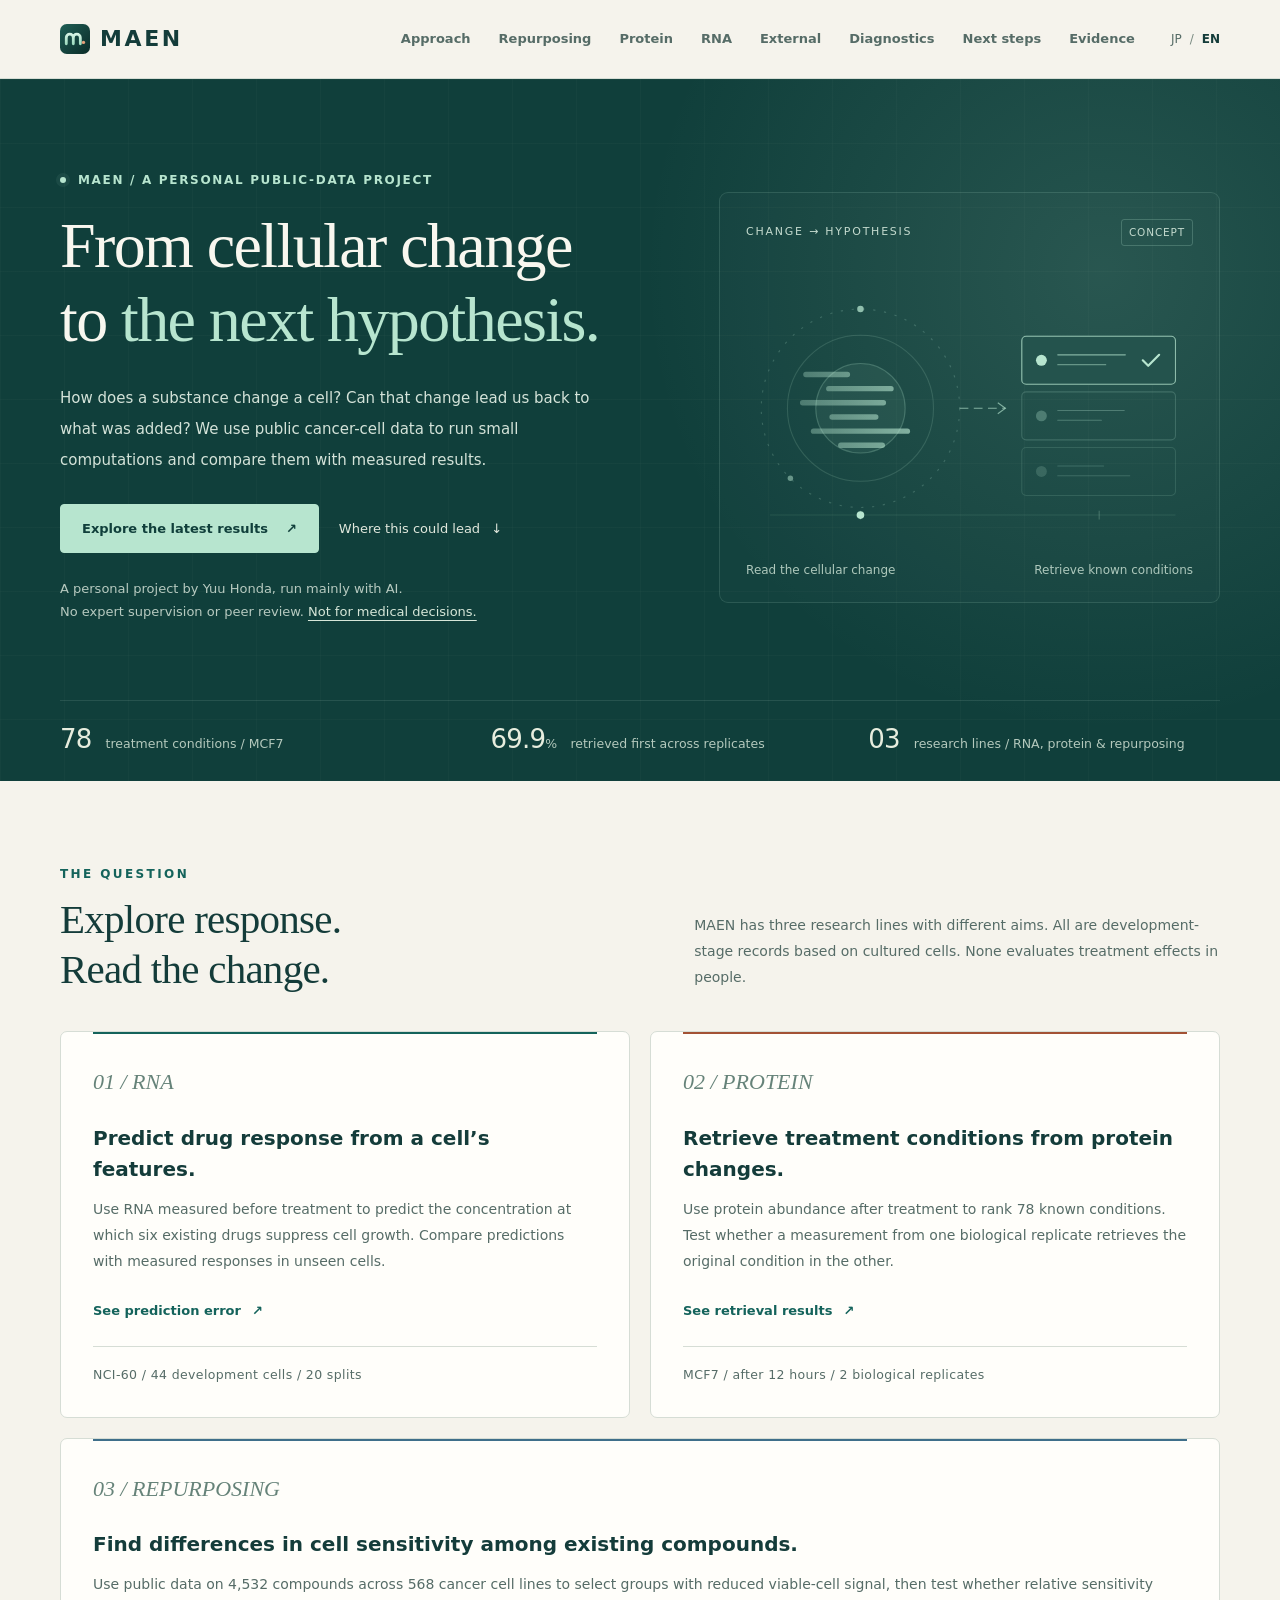
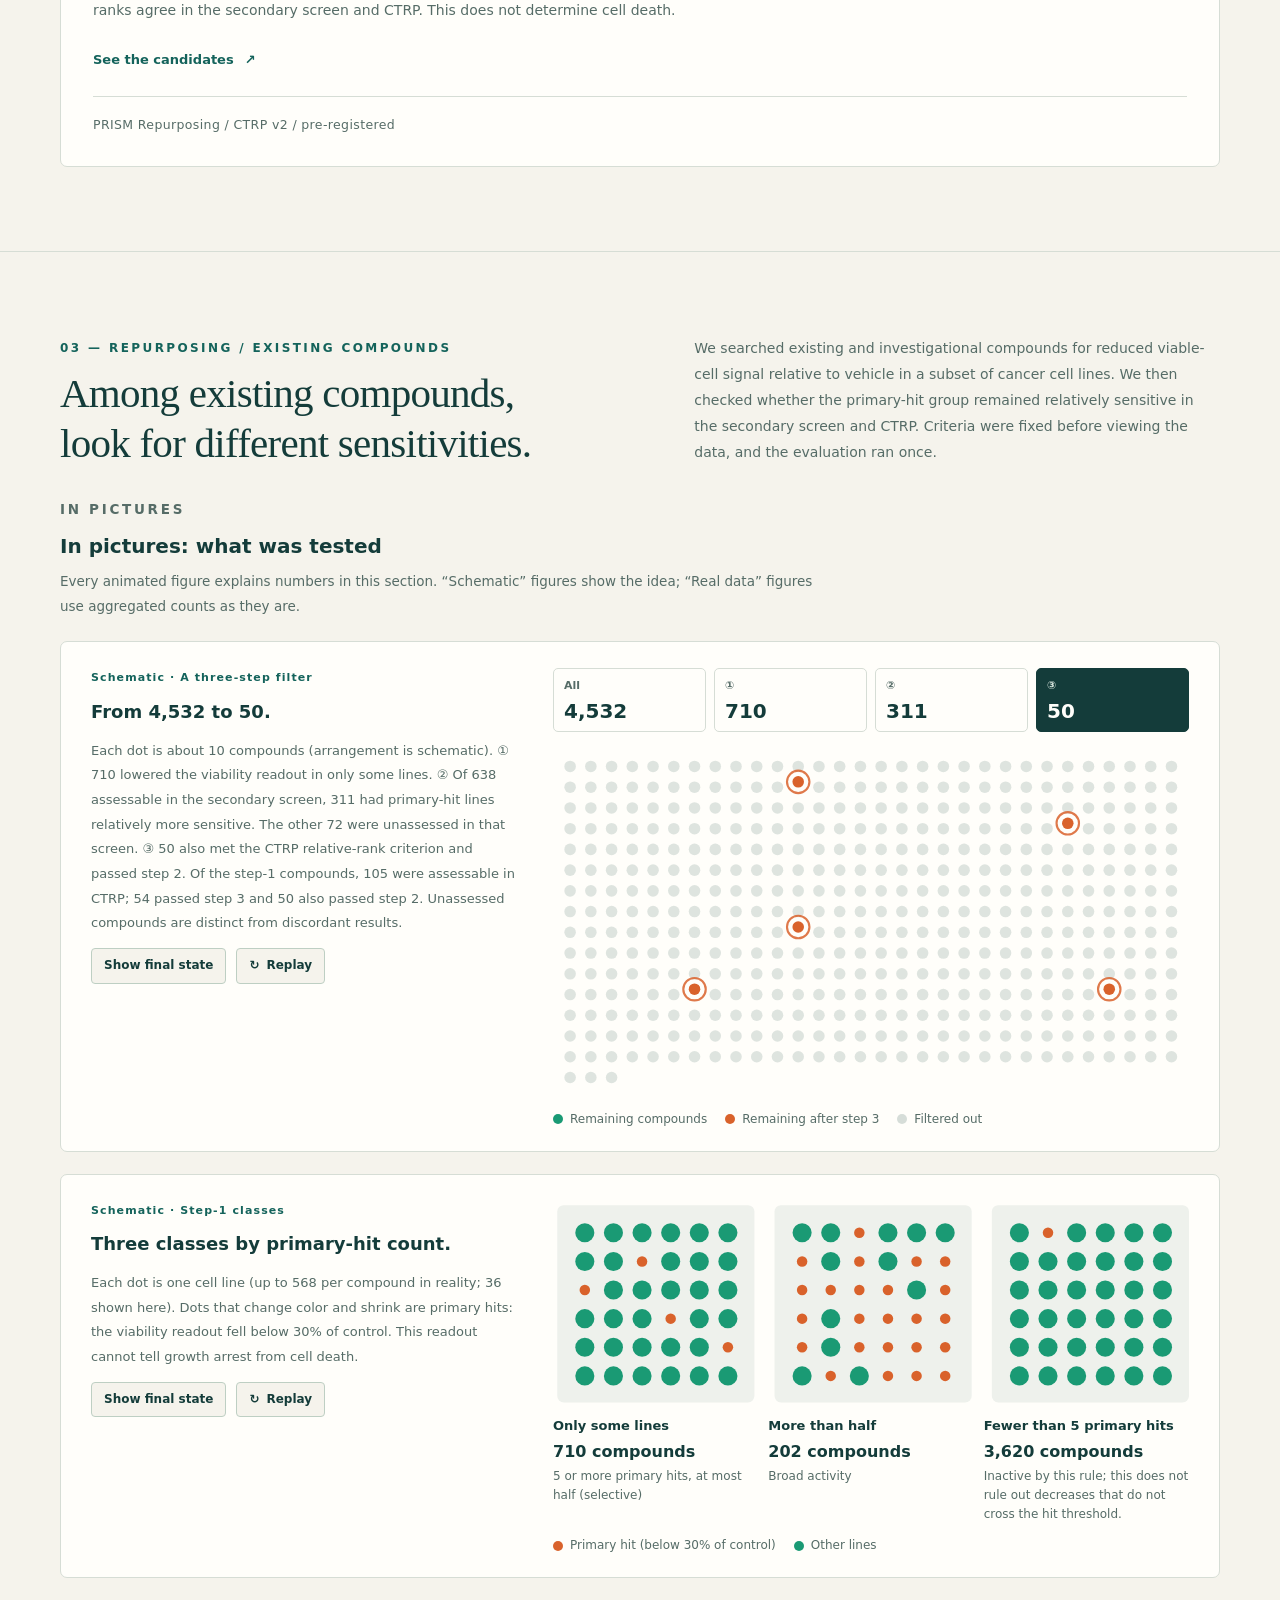
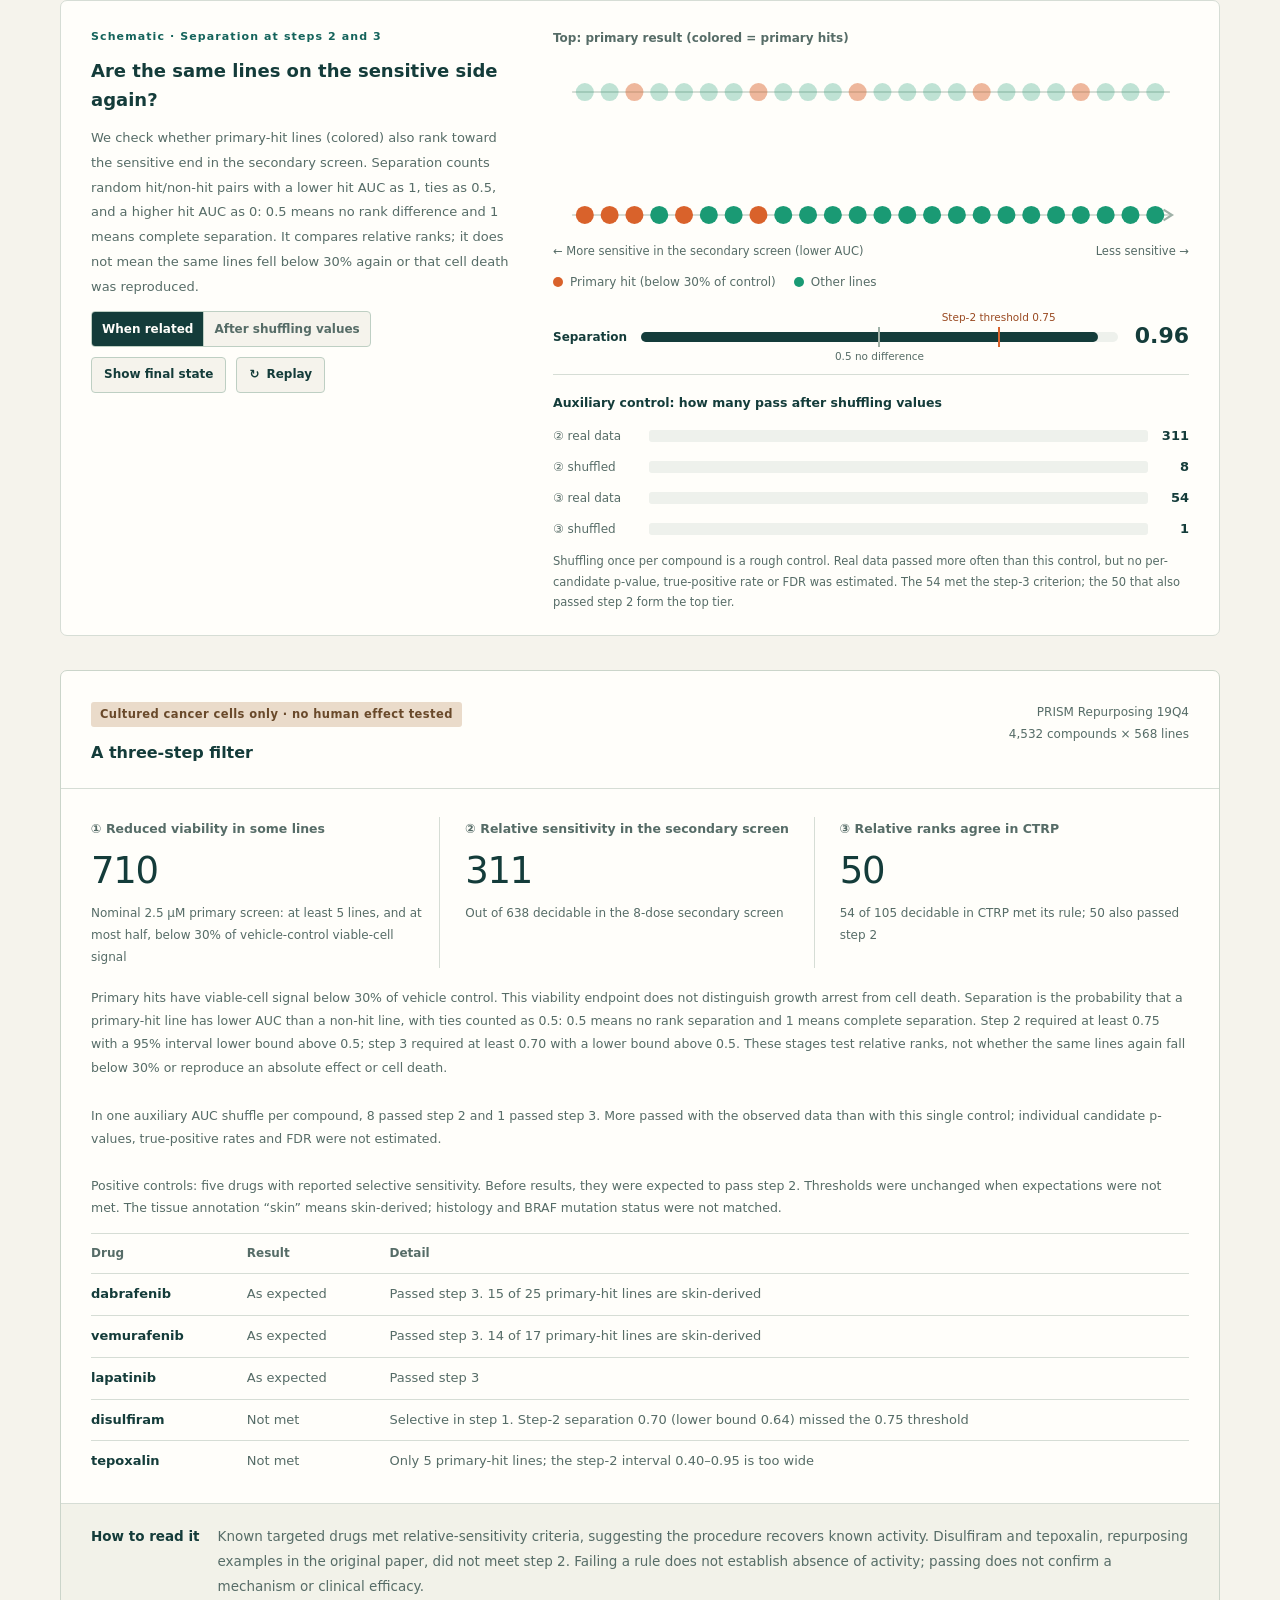
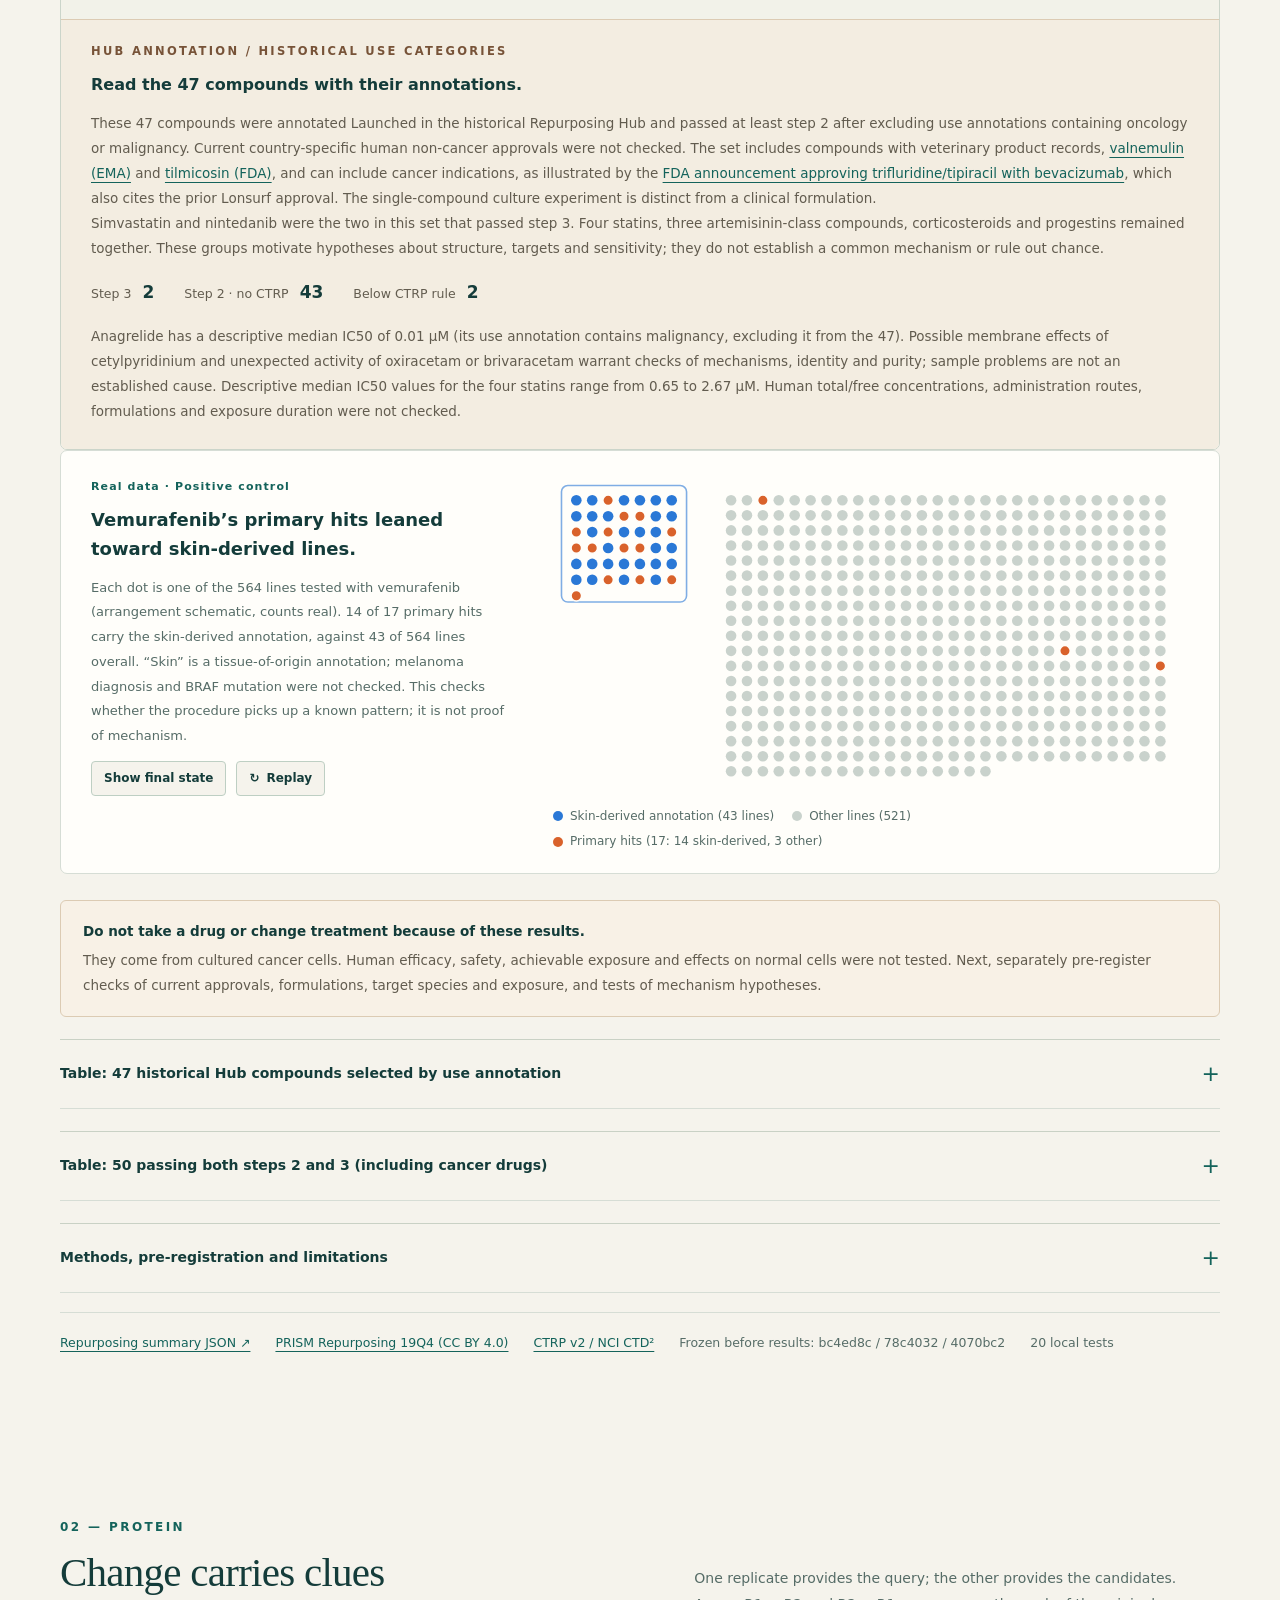
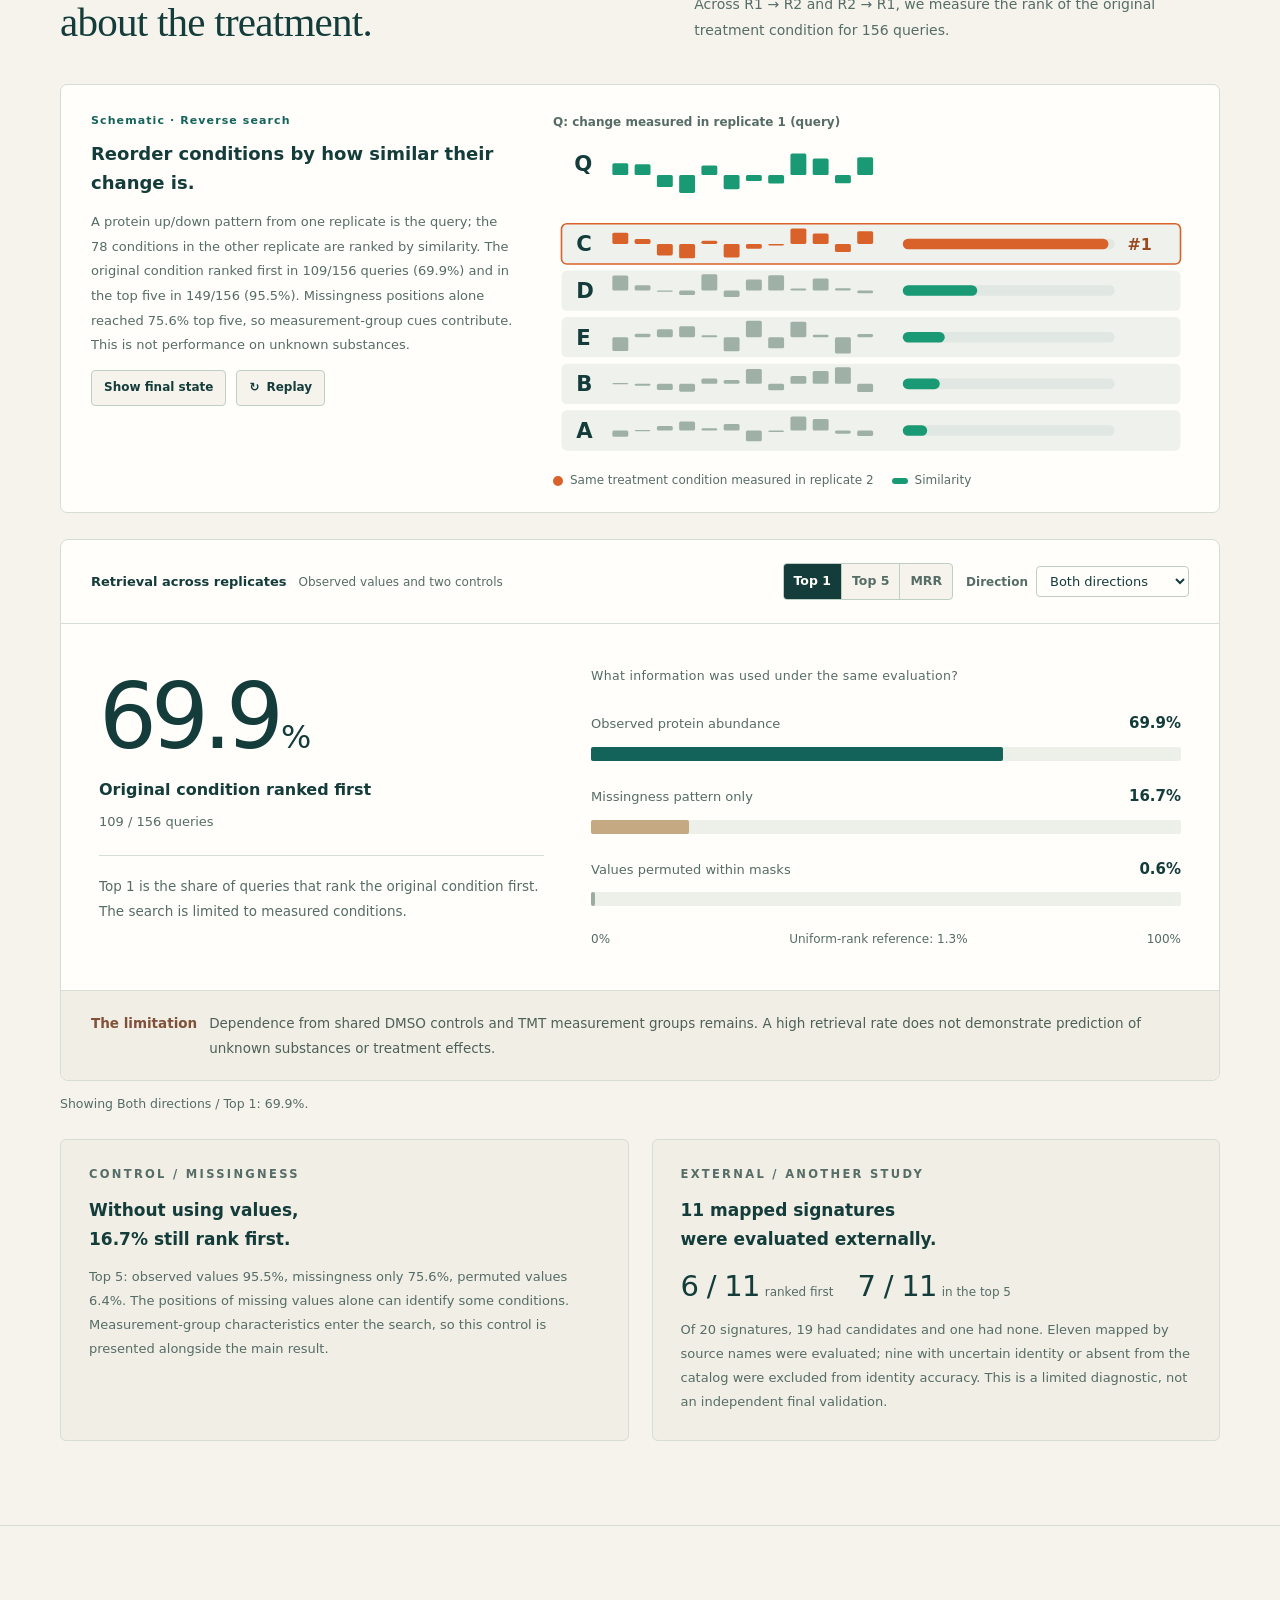
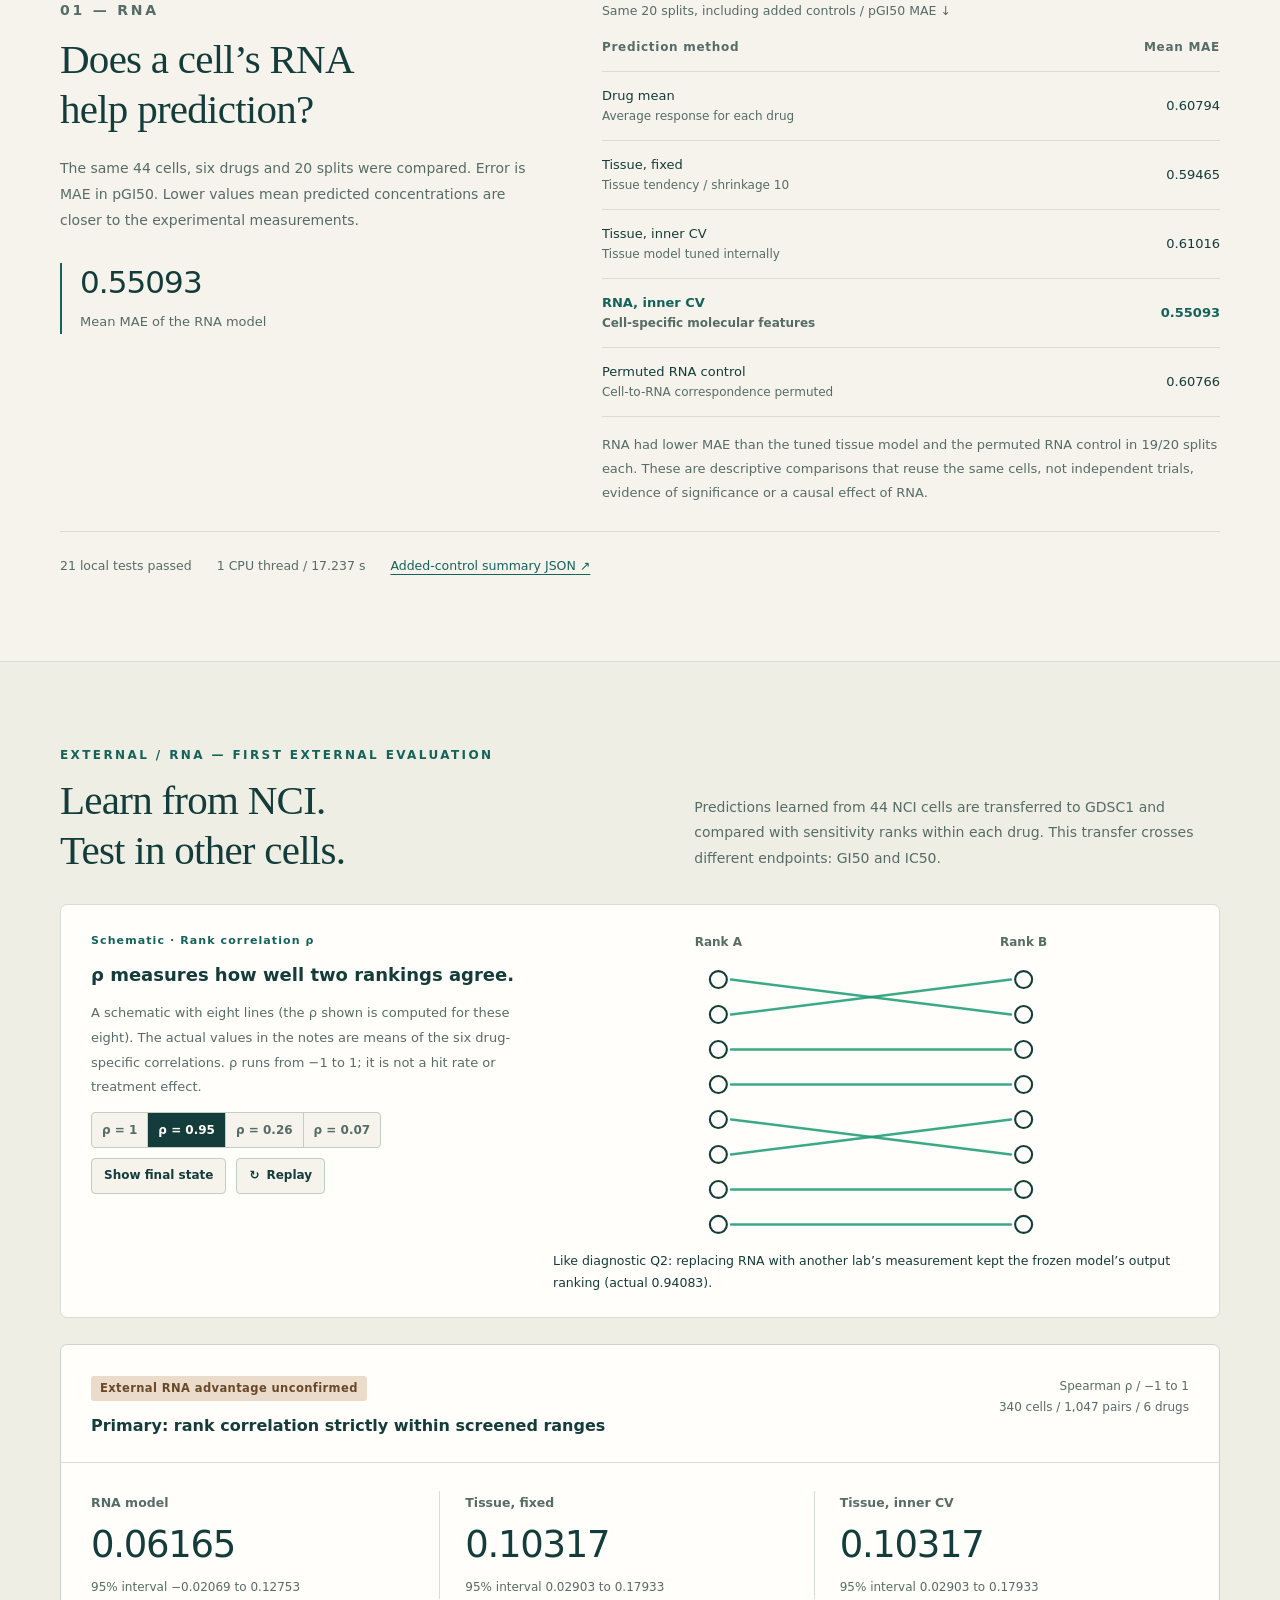
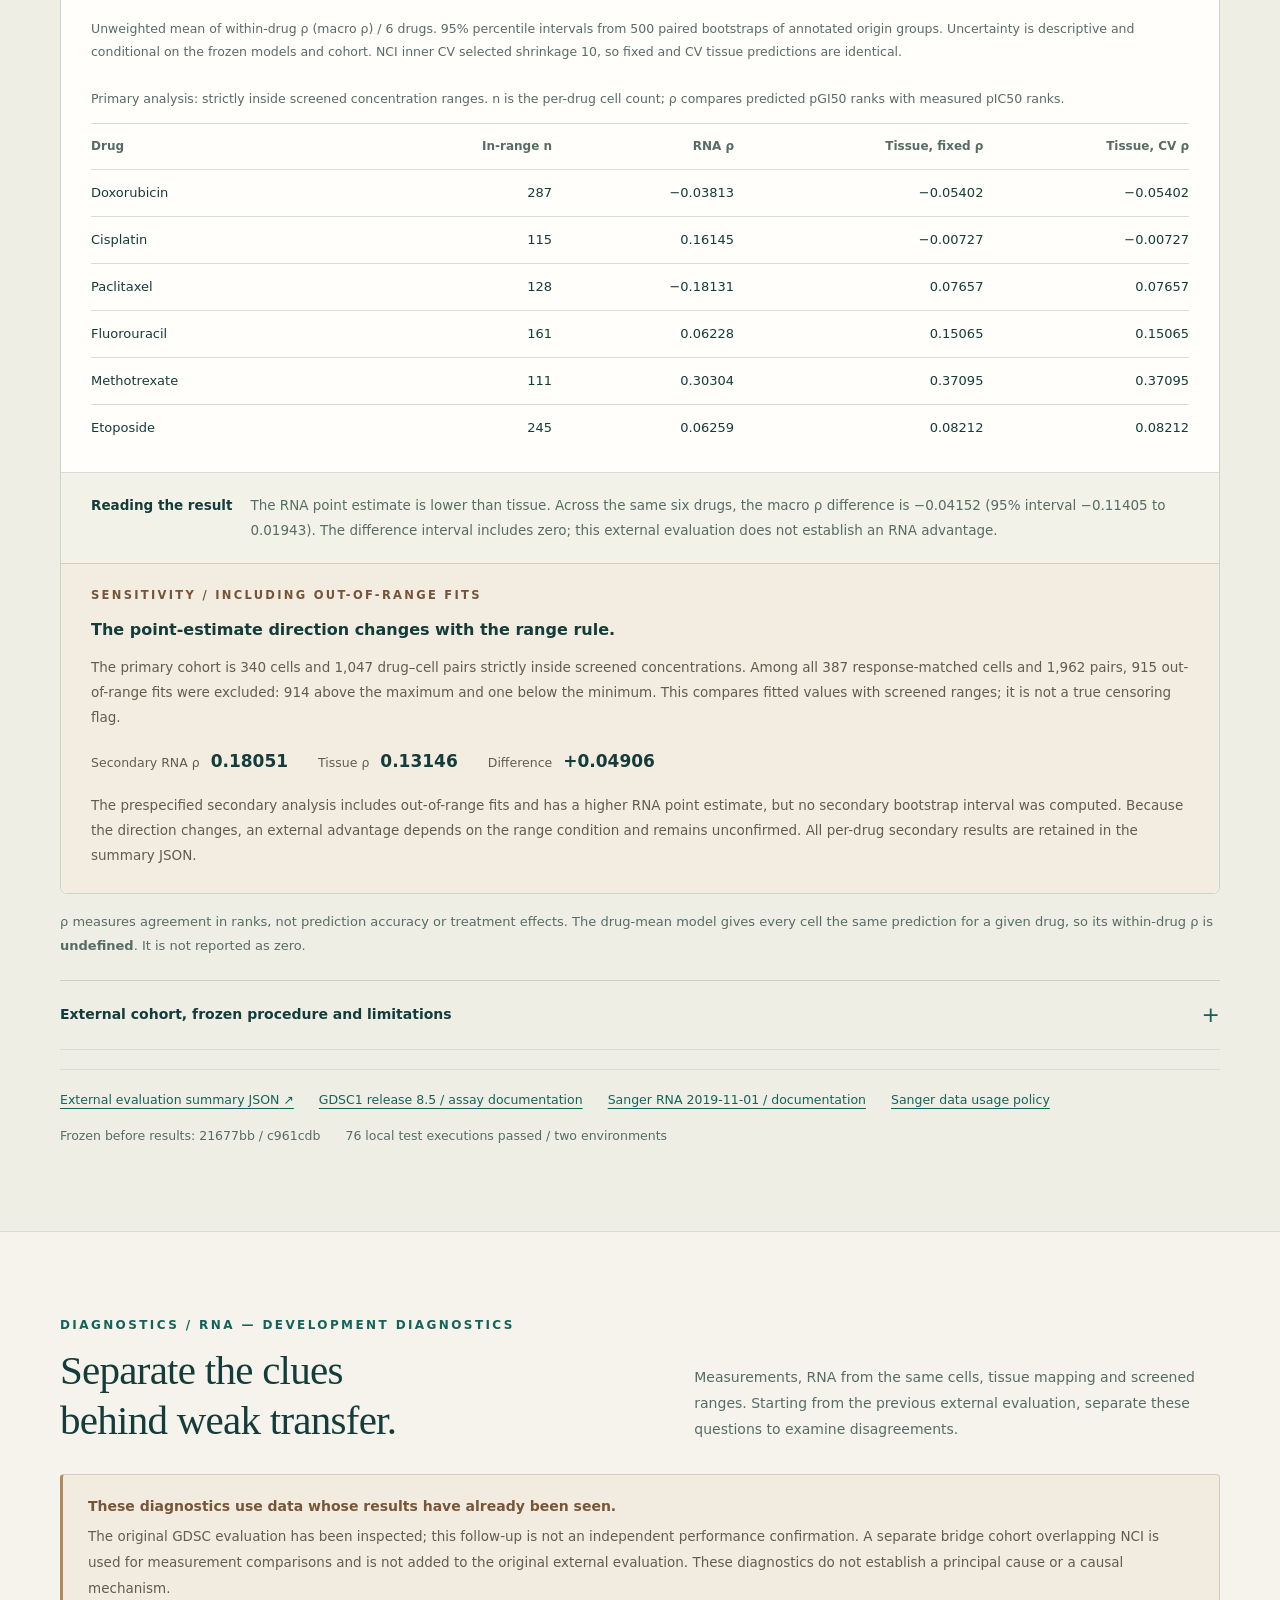
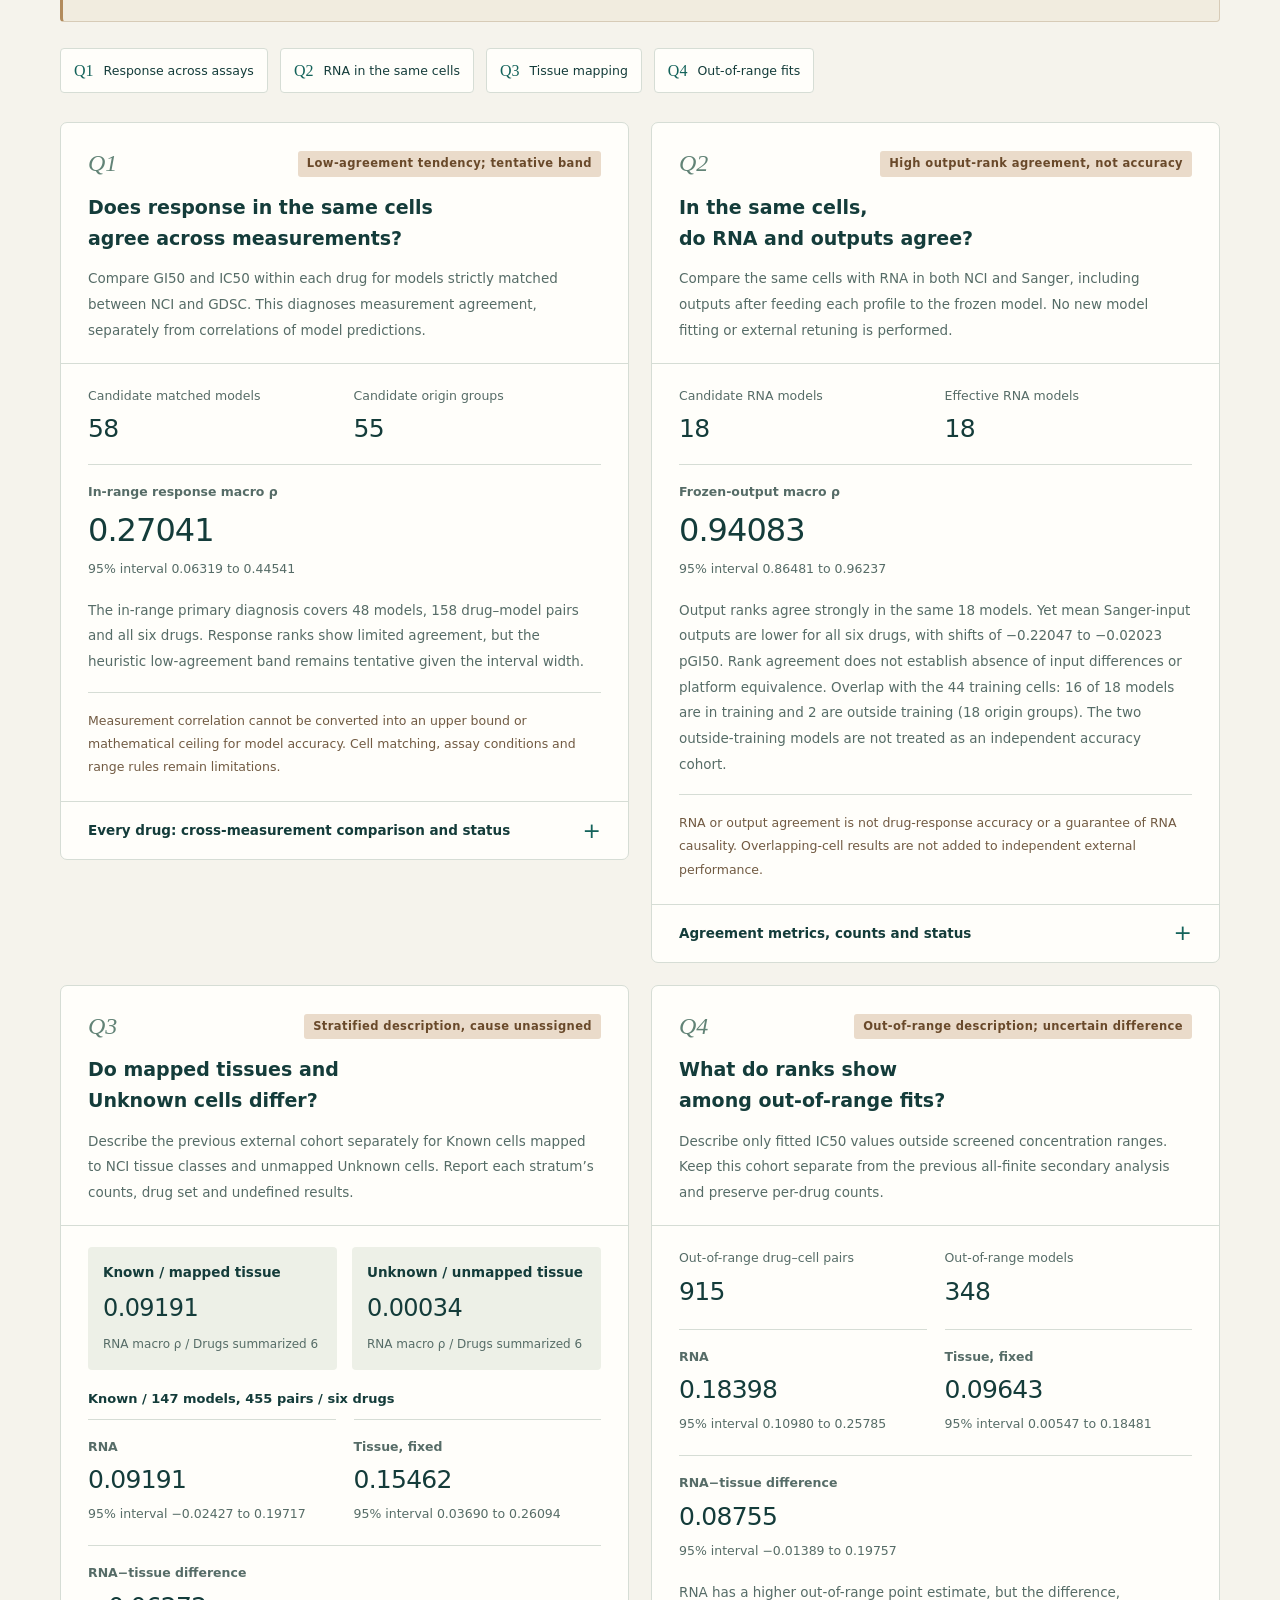
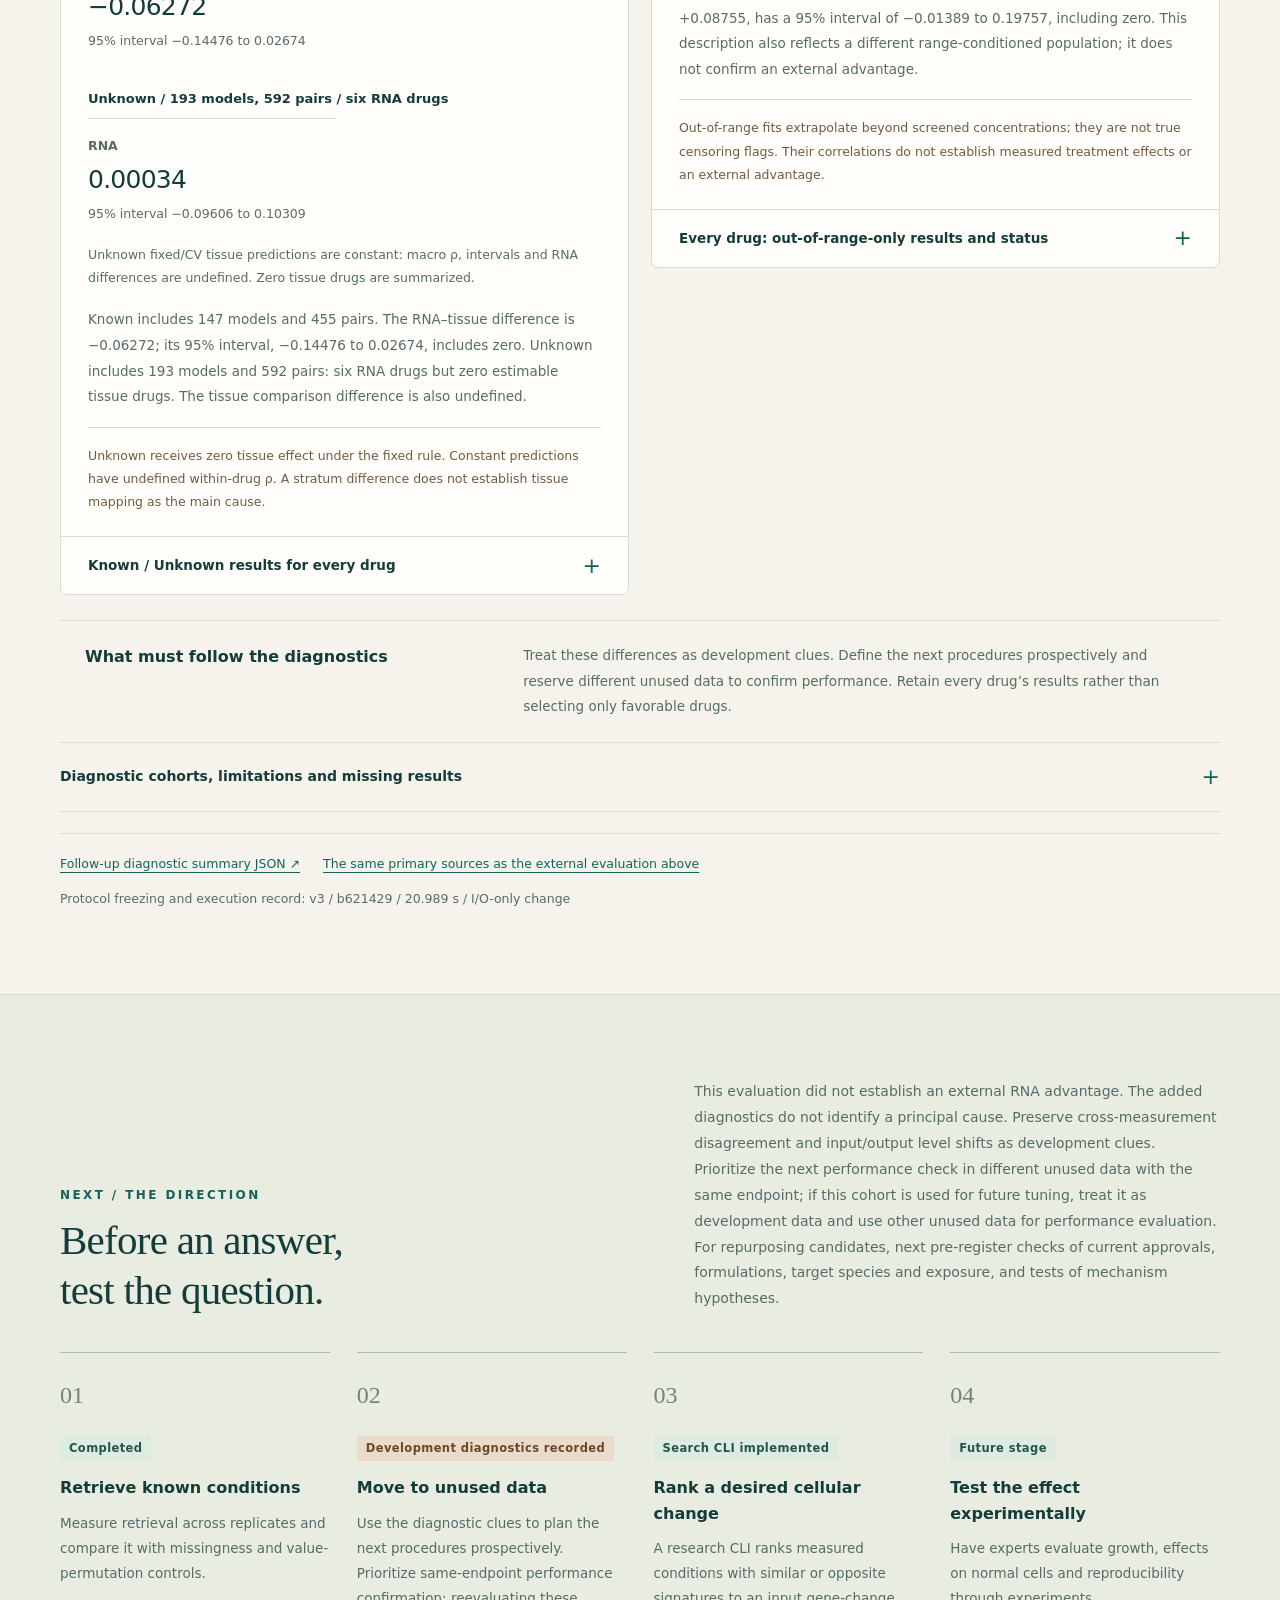
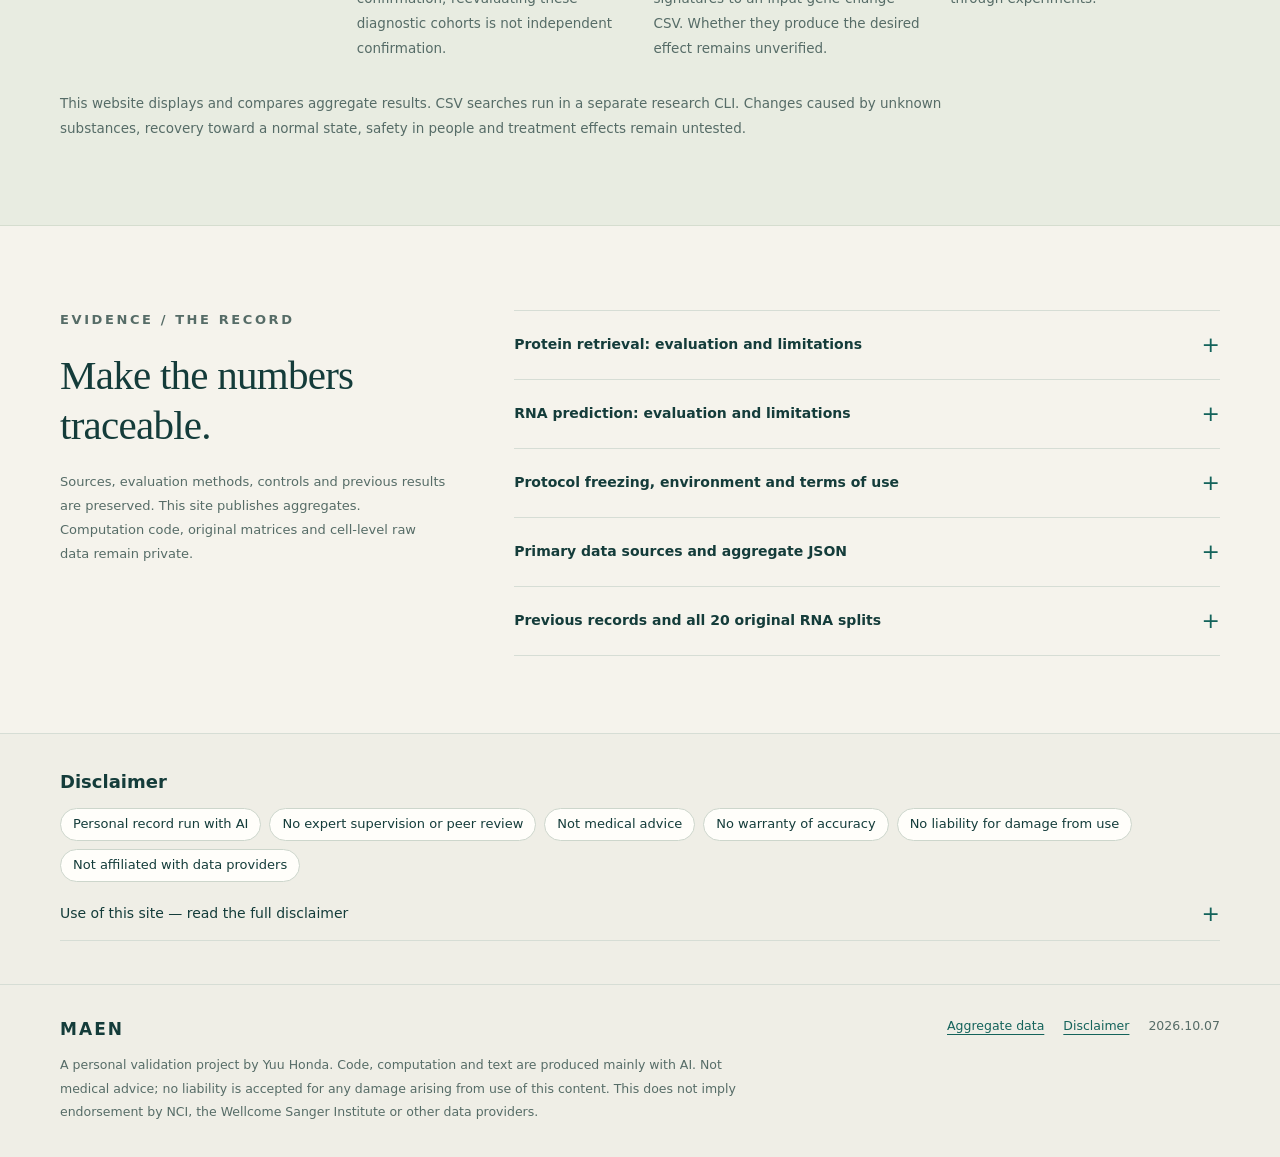
==== commit b215c23d: "Correct figure explanations and stabilize animation controls" ====
--- a/en.html
+++ b/en.html
@@ -90,7 +90,7 @@
   <section class="section repurposing-section" id="repurposing" aria-labelledby="repurposing-title">
     <div class="container">
       <div class="section-heading"><div><p class="eyebrow">03 — REPURPOSING / EXISTING COMPOUNDS</p><h2 id="repurposing-title">Among existing compounds,<br>look for different sensitivities.</h2></div><p>We searched existing and investigational compounds for reduced viable-cell signal relative to vehicle in a subset of cancer cell lines. We then checked whether the primary-hit group remained relatively sensitive in the secondary screen and CTRP. Criteria were fixed before viewing the data, and the evaluation ran once.</p></div>
-      <div class="ex-story" aria-labelledby="ex-story-title-en"><div class="ex-story-head"><p class="eyebrow">IN PICTURES</p><h3 id="ex-story-title-en">In pictures: what was tested</h3><p>Every animated figure explains numbers in this section. “Schematic” figures show the idea; “Real data” figures use aggregated counts as they are.</p></div><figure class="ex-fig ex-sieve" id="ex-sieve" data-ex="sieve" data-step="final"><div class="ex-head"><p class="ex-kicker">Schematic · A three-step filter</p><h3>From 4,532 to 50.</h3></div><div class="ex-visual"><ol class="ex-chips"><li data-chip="0"><span>All</span><strong>4,532</strong></li><li data-chip="1"><span>①</span><strong>710</strong></li><li data-chip="2"><span>②</span><strong>311</strong></li><li data-chip="3"><span>③</span><strong>50</strong></li></ol><svg class="ex-svg" viewBox="0 0 595 331" role="img" aria-label="A grid of dots. 4,532 compounds shown as dots of about 10 compounds each, narrowed to 710, 311 and 50 at steps 1 to 3."><circle class="ex-dot" cx="16.0" cy="16.0" r="5.4" style="--d:152"/><circle class="ex-dot" cx="35.4" cy="16.0" r="5.4" style="--d:137"/><circle class="ex-dot s1" cx="54.8" cy="16.0" r="5.4" style="--d:375"/><circle class="ex-dot" cx="74.2" cy="16.0" r="5.4" style="--d:69"/><circle class="ex-dot s1" cx="93.6" cy="16.0" r="5.4" style="--d:8"/><circle class="ex-dot" cx="113.0" cy="16.0" r="5.4" style="--d:125"/><circle class="ex-dot" cx="132.4" cy="16.0" r="5.4" style="--d:347"/><circle class="ex-dot" cx="151.8" cy="16.0" r="5.4" style="--d:284"/><circle class="ex-dot" cx="171.2" cy="16.0" r="5.4" style="--d:50"/><circle class="ex-dot" cx="190.6" cy="16.0" r="5.4" style="--d:136"/><circle class="ex-dot" cx="210.0" cy="16.0" r="5.4" style="--d:2"/><circle class="ex-dot" cx="229.4" cy="16.0" r="5.4" style="--d:239"/><circle class="ex-dot" cx="248.8" cy="16.0" r="5.4" style="--d:134"/><circle class="ex-dot" cx="268.2" cy="16.0" r="5.4" style="--d:376"/><circle class="ex-dot s1 s2" cx="287.6" cy="16.0" r="5.4" style="--d:262"/><circle class="ex-dot" cx="307.0" cy="16.0" r="5.4" style="--d:119"/><circle class="ex-dot" cx="326.4" cy="16.0" r="5.4" style="--d:308"/><circle class="ex-dot" cx="345.8" cy="16.0" r="5.4" style="--d:170"/><circle class="ex-dot" cx="365.2" cy="16.0" r="5.4" style="--d:61"/><circle class="ex-dot" cx="384.6" cy="16.0" r="5.4" style="--d:272"/><circle class="ex-dot" cx="404.0" cy="16.0" r="5.4" style="--d:147"/><circle class="ex-dot" cx="423.4" cy="16.0" r="5.4" style="--d:156"/><circle class="ex-dot" cx="442.8" cy="16.0" r="5.4" style="--d:306"/><circle class="ex-dot s1 s2" cx="462.2" cy="16.0" r="5.4" style="--d:20"/><circle class="ex-dot" cx="481.6" cy="16.0" r="5.4" style="--d:370"/><circle class="ex-dot" cx="501.0" cy="16.0" r="5.4" style="--d:144"/><circle class="ex-dot s1 s2" cx="520.4" cy="16.0" r="5.4" style="--d:31"/><circle class="ex-dot" cx="539.8" cy="16.0" r="5.4" style="--d:263"/><circle class="ex-dot" cx="559.2" cy="16.0" r="5.4" style="--d:32"/><circle class="ex-dot s1" cx="578.6" cy="16.0" r="5.4" style="--d:19"/><circle class="ex-dot s1 s2" cx="16.0" cy="35.4" r="5.4" style="--d:179"/><circle class="ex-dot" cx="35.4" cy="35.4" r="5.4" style="--d:51"/><circle class="ex-dot s1 s2" cx="54.8" cy="35.4" r="5.4" style="--d:6"/><circle class="ex-dot" cx="74.2" cy="35.4" r="5.4" style="--d:227"/><circle class="ex-dot s1" cx="93.6" cy="35.4" r="5.4" style="--d:32"/><circle class="ex-dot" cx="113.0" cy="35.4" r="5.4" style="--d:213"/><circle class="ex-dot" cx="132.4" cy="35.4" r="5.4" style="--d:245"/><circle class="ex-dot" cx="151.8" cy="35.4" r="5.4" style="--d:111"/><circle class="ex-dot" cx="171.2" cy="35.4" r="5.4" style="--d:389"/><circle class="ex-dot s1 s2" cx="190.6" cy="35.4" r="5.4" style="--d:189"/><circle class="ex-dot" cx="210.0" cy="35.4" r="5.4" style="--d:358"/><circle class="ex-dot s1 s2 s3" cx="229.4" cy="35.4" r="5.4" style="--d:74"/><circle class="ex-dot" cx="248.8" cy="35.4" r="5.4" style="--d:129"/><circle class="ex-dot s1 s2" cx="268.2" cy="35.4" r="5.4" style="--d:107"/><circle class="ex-dot s1" cx="287.6" cy="35.4" r="5.4" style="--d:75"/><circle class="ex-dot" cx="307.0" cy="35.4" r="5.4" style="--d:408"/><circle class="ex-dot" cx="326.4" cy="35.4" r="5.4" style="--d:411"/><circle class="ex-dot s1 s2" cx="345.8" cy="35.4" r="5.4" style="--d:211"/><circle class="ex-dot" cx="365.2" cy="35.4" r="5.4" style="--d:210"/><circle class="ex-dot" cx="384.6" cy="35.4" r="5.4" style="--d:79"/><circle class="ex-dot" cx="404.0" cy="35.4" r="5.4" style="--d:107"/><circle class="ex-dot" cx="423.4" cy="35.4" r="5.4" style="--d:157"/><circle class="ex-dot" cx="442.8" cy="35.4" r="5.4" style="--d:349"/><circle class="ex-dot" cx="462.2" cy="35.4" r="5.4" style="--d:378"/><circle class="ex-dot" cx="481.6" cy="35.4" r="5.4" style="--d:260"/><circle class="ex-dot" cx="501.0" cy="35.4" r="5.4" style="--d:379"/><circle class="ex-dot" cx="520.4" cy="35.4" r="5.4" style="--d:26"/><circle class="ex-dot" cx="539.8" cy="35.4" r="5.4" style="--d:358"/><circle class="ex-dot" cx="559.2" cy="35.4" r="5.4" style="--d:71"/><circle class="ex-dot" cx="578.6" cy="35.4" r="5.4" style="--d:346"/><circle class="ex-dot" cx="16.0" cy="54.8" r="5.4" style="--d:100"/><circle class="ex-dot s1" cx="35.4" cy="54.8" r="5.4" style="--d:323"/><circle class="ex-dot s1 s2" cx="54.8" cy="54.8" r="5.4" style="--d:383"/><circle class="ex-dot" cx="74.2" cy="54.8" r="5.4" style="--d:70"/><circle class="ex-dot" cx="93.6" cy="54.8" r="5.4" style="--d:326"/><circle class="ex-dot" cx="113.0" cy="54.8" r="5.4" style="--d:234"/><circle class="ex-dot s1" cx="132.4" cy="54.8" r="5.4" style="--d:184"/><circle class="ex-dot" cx="151.8" cy="54.8" r="5.4" style="--d:123"/><circle class="ex-dot" cx="171.2" cy="54.8" r="5.4" style="--d:155"/><circle class="ex-dot" cx="190.6" cy="54.8" r="5.4" style="--d:336"/><circle class="ex-dot" cx="210.0" cy="54.8" r="5.4" style="--d:339"/><circle class="ex-dot" cx="229.4" cy="54.8" r="5.4" style="--d:66"/><circle class="ex-dot" cx="248.8" cy="54.8" r="5.4" style="--d:23"/><circle class="ex-dot" cx="268.2" cy="54.8" r="5.4" style="--d:140"/><circle class="ex-dot" cx="287.6" cy="54.8" r="5.4" style="--d:328"/><circle class="ex-dot" cx="307.0" cy="54.8" r="5.4" style="--d:148"/><circle class="ex-dot" cx="326.4" cy="54.8" r="5.4" style="--d:90"/><circle class="ex-dot" cx="345.8" cy="54.8" r="5.4" style="--d:28"/><circle class="ex-dot s1" cx="365.2" cy="54.8" r="5.4" style="--d:34"/><circle class="ex-dot" cx="384.6" cy="54.8" r="5.4" style="--d:275"/><circle class="ex-dot" cx="404.0" cy="54.8" r="5.4" style="--d:231"/><circle class="ex-dot" cx="423.4" cy="54.8" r="5.4" style="--d:2"/><circle class="ex-dot" cx="442.8" cy="54.8" r="5.4" style="--d:121"/><circle class="ex-dot" cx="462.2" cy="54.8" r="5.4" style="--d:317"/><circle class="ex-dot" cx="481.6" cy="54.8" r="5.4" style="--d:402"/><circle class="ex-dot" cx="501.0" cy="54.8" r="5.4" style="--d:292"/><circle class="ex-dot" cx="520.4" cy="54.8" r="5.4" style="--d:382"/><circle class="ex-dot s1 s2" cx="539.8" cy="54.8" r="5.4" style="--d:93"/><circle class="ex-dot" cx="559.2" cy="54.8" r="5.4" style="--d:358"/><circle class="ex-dot" cx="578.6" cy="54.8" r="5.4" style="--d:136"/><circle class="ex-dot" cx="16.0" cy="74.2" r="5.4" style="--d:238"/><circle class="ex-dot" cx="35.4" cy="74.2" r="5.4" style="--d:239"/><circle class="ex-dot" cx="54.8" cy="74.2" r="5.4" style="--d:34"/><circle class="ex-dot" cx="74.2" cy="74.2" r="5.4" style="--d:97"/><circle class="ex-dot" cx="93.6" cy="74.2" r="5.4" style="--d:125"/><circle class="ex-dot" cx="113.0" cy="74.2" r="5.4" style="--d:85"/><circle class="ex-dot" cx="132.4" cy="74.2" r="5.4" style="--d:124"/><circle class="ex-dot" cx="151.8" cy="74.2" r="5.4" style="--d:236"/><circle class="ex-dot s1 s2" cx="171.2" cy="74.2" r="5.4" style="--d:311"/><circle class="ex-dot" cx="190.6" cy="74.2" r="5.4" style="--d:167"/><circle class="ex-dot" cx="210.0" cy="74.2" r="5.4" style="--d:333"/><circle class="ex-dot" cx="229.4" cy="74.2" r="5.4" style="--d:198"/><circle class="ex-dot s1 s2" cx="248.8" cy="74.2" r="5.4" style="--d:379"/><circle class="ex-dot" cx="268.2" cy="74.2" r="5.4" style="--d:137"/><circle class="ex-dot" cx="287.6" cy="74.2" r="5.4" style="--d:11"/><circle class="ex-dot" cx="307.0" cy="74.2" r="5.4" style="--d:243"/><circle class="ex-dot" cx="326.4" cy="74.2" r="5.4" style="--d:379"/><circle class="ex-dot" cx="345.8" cy="74.2" r="5.4" style="--d:387"/><circle class="ex-dot" cx="365.2" cy="74.2" r="5.4" style="--d:237"/><circle class="ex-dot s1" cx="384.6" cy="74.2" r="5.4" style="--d:21"/><circle class="ex-dot" cx="404.0" cy="74.2" r="5.4" style="--d:305"/><circle class="ex-dot s1 s2" cx="423.4" cy="74.2" r="5.4" style="--d:214"/><circle class="ex-dot" cx="442.8" cy="74.2" r="5.4" style="--d:366"/><circle class="ex-dot" cx="462.2" cy="74.2" r="5.4" style="--d:377"/><circle class="ex-dot s1 s2 s3" cx="481.6" cy="74.2" r="5.4" style="--d:300"/><circle class="ex-dot" cx="501.0" cy="74.2" r="5.4" style="--d:368"/><circle class="ex-dot" cx="520.4" cy="74.2" r="5.4" style="--d:344"/><circle class="ex-dot" cx="539.8" cy="74.2" r="5.4" style="--d:373"/><circle class="ex-dot" cx="559.2" cy="74.2" r="5.4" style="--d:357"/><circle class="ex-dot" cx="578.6" cy="74.2" r="5.4" style="--d:243"/><circle class="ex-dot" cx="16.0" cy="93.6" r="5.4" style="--d:311"/><circle class="ex-dot s1 s2" cx="35.4" cy="93.6" r="5.4" style="--d:97"/><circle class="ex-dot s1" cx="54.8" cy="93.6" r="5.4" style="--d:250"/><circle class="ex-dot" cx="74.2" cy="93.6" r="5.4" style="--d:395"/><circle class="ex-dot" cx="93.6" cy="93.6" r="5.4" style="--d:236"/><circle class="ex-dot" cx="113.0" cy="93.6" r="5.4" style="--d:320"/><circle class="ex-dot" cx="132.4" cy="93.6" r="5.4" style="--d:107"/><circle class="ex-dot" cx="151.8" cy="93.6" r="5.4" style="--d:171"/><circle class="ex-dot s1" cx="171.2" cy="93.6" r="5.4" style="--d:407"/><circle class="ex-dot" cx="190.6" cy="93.6" r="5.4" style="--d:130"/><circle class="ex-dot" cx="210.0" cy="93.6" r="5.4" style="--d:336"/><circle class="ex-dot" cx="229.4" cy="93.6" r="5.4" style="--d:364"/><circle class="ex-dot" cx="248.8" cy="93.6" r="5.4" style="--d:73"/><circle class="ex-dot" cx="268.2" cy="93.6" r="5.4" style="--d:333"/><circle class="ex-dot" cx="287.6" cy="93.6" r="5.4" style="--d:309"/><circle class="ex-dot" cx="307.0" cy="93.6" r="5.4" style="--d:123"/><circle class="ex-dot" cx="326.4" cy="93.6" r="5.4" style="--d:68"/><circle class="ex-dot" cx="345.8" cy="93.6" r="5.4" style="--d:368"/><circle class="ex-dot" cx="365.2" cy="93.6" r="5.4" style="--d:81"/><circle class="ex-dot s1 s2" cx="384.6" cy="93.6" r="5.4" style="--d:203"/><circle class="ex-dot" cx="404.0" cy="93.6" r="5.4" style="--d:172"/><circle class="ex-dot" cx="423.4" cy="93.6" r="5.4" style="--d:407"/><circle class="ex-dot" cx="442.8" cy="93.6" r="5.4" style="--d:156"/><circle class="ex-dot s1" cx="462.2" cy="93.6" r="5.4" style="--d:69"/><circle class="ex-dot" cx="481.6" cy="93.6" r="5.4" style="--d:414"/><circle class="ex-dot" cx="501.0" cy="93.6" r="5.4" style="--d:43"/><circle class="ex-dot s1" cx="520.4" cy="93.6" r="5.4" style="--d:145"/><circle class="ex-dot" cx="539.8" cy="93.6" r="5.4" style="--d:234"/><circle class="ex-dot s1" cx="559.2" cy="93.6" r="5.4" style="--d:44"/><circle class="ex-dot s1" cx="578.6" cy="93.6" r="5.4" style="--d:411"/><circle class="ex-dot s1" cx="16.0" cy="113.0" r="5.4" style="--d:111"/><circle class="ex-dot" cx="35.4" cy="113.0" r="5.4" style="--d:135"/><circle class="ex-dot" cx="54.8" cy="113.0" r="5.4" style="--d:96"/><circle class="ex-dot" cx="74.2" cy="113.0" r="5.4" style="--d:282"/><circle class="ex-dot" cx="93.6" cy="113.0" r="5.4" style="--d:56"/><circle class="ex-dot" cx="113.0" cy="113.0" r="5.4" style="--d:298"/><circle class="ex-dot" cx="132.4" cy="113.0" r="5.4" style="--d:89"/><circle class="ex-dot" cx="151.8" cy="113.0" r="5.4" style="--d:346"/><circle class="ex-dot s1" cx="171.2" cy="113.0" r="5.4" style="--d:225"/><circle class="ex-dot" cx="190.6" cy="113.0" r="5.4" style="--d:227"/><circle class="ex-dot" cx="210.0" cy="113.0" r="5.4" style="--d:142"/><circle class="ex-dot" cx="229.4" cy="113.0" r="5.4" style="--d:143"/><circle class="ex-dot s1" cx="248.8" cy="113.0" r="5.4" style="--d:110"/><circle class="ex-dot" cx="268.2" cy="113.0" r="5.4" style="--d:210"/><circle class="ex-dot" cx="287.6" cy="113.0" r="5.4" style="--d:89"/><circle class="ex-dot" cx="307.0" cy="113.0" r="5.4" style="--d:134"/><circle class="ex-dot" cx="326.4" cy="113.0" r="5.4" style="--d:195"/><circle class="ex-dot" cx="345.8" cy="113.0" r="5.4" style="--d:5"/><circle class="ex-dot s1" cx="365.2" cy="113.0" r="5.4" style="--d:58"/><circle class="ex-dot" cx="384.6" cy="113.0" r="5.4" style="--d:83"/><circle class="ex-dot" cx="404.0" cy="113.0" r="5.4" style="--d:204"/><circle class="ex-dot" cx="423.4" cy="113.0" r="5.4" style="--d:213"/><circle class="ex-dot" cx="442.8" cy="113.0" r="5.4" style="--d:230"/><circle class="ex-dot" cx="462.2" cy="113.0" r="5.4" style="--d:303"/><circle class="ex-dot" cx="481.6" cy="113.0" r="5.4" style="--d:354"/><circle class="ex-dot" cx="501.0" cy="113.0" r="5.4" style="--d:353"/><circle class="ex-dot" cx="520.4" cy="113.0" r="5.4" style="--d:234"/><circle class="ex-dot" cx="539.8" cy="113.0" r="5.4" style="--d:411"/><circle class="ex-dot" cx="559.2" cy="113.0" r="5.4" style="--d:351"/><circle class="ex-dot s1 s2" cx="578.6" cy="113.0" r="5.4" style="--d:181"/><circle class="ex-dot s1" cx="16.0" cy="132.4" r="5.4" style="--d:38"/><circle class="ex-dot" cx="35.4" cy="132.4" r="5.4" style="--d:383"/><circle class="ex-dot" cx="54.8" cy="132.4" r="5.4" style="--d:134"/><circle class="ex-dot" cx="74.2" cy="132.4" r="5.4" style="--d:152"/><circle class="ex-dot" cx="93.6" cy="132.4" r="5.4" style="--d:207"/><circle class="ex-dot" cx="113.0" cy="132.4" r="5.4" style="--d:407"/><circle class="ex-dot s1" cx="132.4" cy="132.4" r="5.4" style="--d:327"/><circle class="ex-dot" cx="151.8" cy="132.4" r="5.4" style="--d:163"/><circle class="ex-dot" cx="171.2" cy="132.4" r="5.4" style="--d:307"/><circle class="ex-dot" cx="190.6" cy="132.4" r="5.4" style="--d:350"/><circle class="ex-dot" cx="210.0" cy="132.4" r="5.4" style="--d:272"/><circle class="ex-dot" cx="229.4" cy="132.4" r="5.4" style="--d:273"/><circle class="ex-dot" cx="248.8" cy="132.4" r="5.4" style="--d:137"/><circle class="ex-dot" cx="268.2" cy="132.4" r="5.4" style="--d:357"/><circle class="ex-dot" cx="287.6" cy="132.4" r="5.4" style="--d:285"/><circle class="ex-dot" cx="307.0" cy="132.4" r="5.4" style="--d:328"/><circle class="ex-dot" cx="326.4" cy="132.4" r="5.4" style="--d:375"/><circle class="ex-dot" cx="345.8" cy="132.4" r="5.4" style="--d:168"/><circle class="ex-dot" cx="365.2" cy="132.4" r="5.4" style="--d:163"/><circle class="ex-dot" cx="384.6" cy="132.4" r="5.4" style="--d:255"/><circle class="ex-dot" cx="404.0" cy="132.4" r="5.4" style="--d:374"/><circle class="ex-dot" cx="423.4" cy="132.4" r="5.4" style="--d:316"/><circle class="ex-dot" cx="442.8" cy="132.4" r="5.4" style="--d:320"/><circle class="ex-dot" cx="462.2" cy="132.4" r="5.4" style="--d:290"/><circle class="ex-dot s1" cx="481.6" cy="132.4" r="5.4" style="--d:214"/><circle class="ex-dot" cx="501.0" cy="132.4" r="5.4" style="--d:201"/><circle class="ex-dot" cx="520.4" cy="132.4" r="5.4" style="--d:63"/><circle class="ex-dot s1" cx="539.8" cy="132.4" r="5.4" style="--d:160"/><circle class="ex-dot" cx="559.2" cy="132.4" r="5.4" style="--d:216"/><circle class="ex-dot s1" cx="578.6" cy="132.4" r="5.4" style="--d:216"/><circle class="ex-dot" cx="16.0" cy="151.8" r="5.4" style="--d:164"/><circle class="ex-dot" cx="35.4" cy="151.8" r="5.4" style="--d:222"/><circle class="ex-dot" cx="54.8" cy="151.8" r="5.4" style="--d:263"/><circle class="ex-dot" cx="74.2" cy="151.8" r="5.4" style="--d:22"/><circle class="ex-dot" cx="93.6" cy="151.8" r="5.4" style="--d:280"/><circle class="ex-dot" cx="113.0" cy="151.8" r="5.4" style="--d:23"/><circle class="ex-dot" cx="132.4" cy="151.8" r="5.4" style="--d:106"/><circle class="ex-dot" cx="151.8" cy="151.8" r="5.4" style="--d:371"/><circle class="ex-dot" cx="171.2" cy="151.8" r="5.4" style="--d:138"/><circle class="ex-dot" cx="190.6" cy="151.8" r="5.4" style="--d:177"/><circle class="ex-dot" cx="210.0" cy="151.8" r="5.4" style="--d:153"/><circle class="ex-dot" cx="229.4" cy="151.8" r="5.4" style="--d:142"/><circle class="ex-dot" cx="248.8" cy="151.8" r="5.4" style="--d:326"/><circle class="ex-dot" cx="268.2" cy="151.8" r="5.4" style="--d:109"/><circle class="ex-dot s1 s2" cx="287.6" cy="151.8" r="5.4" style="--d:371"/><circle class="ex-dot" cx="307.0" cy="151.8" r="5.4" style="--d:266"/><circle class="ex-dot" cx="326.4" cy="151.8" r="5.4" style="--d:316"/><circle class="ex-dot" cx="345.8" cy="151.8" r="5.4" style="--d:6"/><circle class="ex-dot" cx="365.2" cy="151.8" r="5.4" style="--d:98"/><circle class="ex-dot" cx="384.6" cy="151.8" r="5.4" style="--d:81"/><circle class="ex-dot s1" cx="404.0" cy="151.8" r="5.4" style="--d:403"/><circle class="ex-dot" cx="423.4" cy="151.8" r="5.4" style="--d:391"/><circle class="ex-dot" cx="442.8" cy="151.8" r="5.4" style="--d:207"/><circle class="ex-dot" cx="462.2" cy="151.8" r="5.4" style="--d:83"/><circle class="ex-dot" cx="481.6" cy="151.8" r="5.4" style="--d:9"/><circle class="ex-dot" cx="501.0" cy="151.8" r="5.4" style="--d:252"/><circle class="ex-dot s1 s2" cx="520.4" cy="151.8" r="5.4" style="--d:77"/><circle class="ex-dot s1" cx="539.8" cy="151.8" r="5.4" style="--d:105"/><circle class="ex-dot" cx="559.2" cy="151.8" r="5.4" style="--d:94"/><circle class="ex-dot s1" cx="578.6" cy="151.8" r="5.4" style="--d:58"/><circle class="ex-dot" cx="16.0" cy="171.2" r="5.4" style="--d:192"/><circle class="ex-dot" cx="35.4" cy="171.2" r="5.4" style="--d:305"/><circle class="ex-dot" cx="54.8" cy="171.2" r="5.4" style="--d:236"/><circle class="ex-dot" cx="74.2" cy="171.2" r="5.4" style="--d:371"/><circle class="ex-dot" cx="93.6" cy="171.2" r="5.4" style="--d:166"/><circle class="ex-dot" cx="113.0" cy="171.2" r="5.4" style="--d:55"/><circle class="ex-dot" cx="132.4" cy="171.2" r="5.4" style="--d:406"/><circle class="ex-dot" cx="151.8" cy="171.2" r="5.4" style="--d:22"/><circle class="ex-dot" cx="171.2" cy="171.2" r="5.4" style="--d:49"/><circle class="ex-dot" cx="190.6" cy="171.2" r="5.4" style="--d:313"/><circle class="ex-dot" cx="210.0" cy="171.2" r="5.4" style="--d:309"/><circle class="ex-dot s1 s2 s3" cx="229.4" cy="171.2" r="5.4" style="--d:199"/><circle class="ex-dot s1 s2" cx="248.8" cy="171.2" r="5.4" style="--d:211"/><circle class="ex-dot" cx="268.2" cy="171.2" r="5.4" style="--d:246"/><circle class="ex-dot" cx="287.6" cy="171.2" r="5.4" style="--d:5"/><circle class="ex-dot" cx="307.0" cy="171.2" r="5.4" style="--d:34"/><circle class="ex-dot" cx="326.4" cy="171.2" r="5.4" style="--d:165"/><circle class="ex-dot" cx="345.8" cy="171.2" r="5.4" style="--d:3"/><circle class="ex-dot" cx="365.2" cy="171.2" r="5.4" style="--d:90"/><circle class="ex-dot" cx="384.6" cy="171.2" r="5.4" style="--d:405"/><circle class="ex-dot" cx="404.0" cy="171.2" r="5.4" style="--d:77"/><circle class="ex-dot" cx="423.4" cy="171.2" r="5.4" style="--d:32"/><circle class="ex-dot" cx="442.8" cy="171.2" r="5.4" style="--d:130"/><circle class="ex-dot" cx="462.2" cy="171.2" r="5.4" style="--d:222"/><circle class="ex-dot" cx="481.6" cy="171.2" r="5.4" style="--d:227"/><circle class="ex-dot" cx="501.0" cy="171.2" r="5.4" style="--d:23"/><circle class="ex-dot" cx="520.4" cy="171.2" r="5.4" style="--d:206"/><circle class="ex-dot" cx="539.8" cy="171.2" r="5.4" style="--d:314"/><circle class="ex-dot" cx="559.2" cy="171.2" r="5.4" style="--d:78"/><circle class="ex-dot" cx="578.6" cy="171.2" r="5.4" style="--d:30"/><circle class="ex-dot s1" cx="16.0" cy="190.6" r="5.4" style="--d:371"/><circle class="ex-dot" cx="35.4" cy="190.6" r="5.4" style="--d:192"/><circle class="ex-dot" cx="54.8" cy="190.6" r="5.4" style="--d:225"/><circle class="ex-dot" cx="74.2" cy="190.6" r="5.4" style="--d:94"/><circle class="ex-dot" cx="93.6" cy="190.6" r="5.4" style="--d:145"/><circle class="ex-dot" cx="113.0" cy="190.6" r="5.4" style="--d:402"/><circle class="ex-dot" cx="132.4" cy="190.6" r="5.4" style="--d:183"/><circle class="ex-dot" cx="151.8" cy="190.6" r="5.4" style="--d:37"/><circle class="ex-dot" cx="171.2" cy="190.6" r="5.4" style="--d:150"/><circle class="ex-dot" cx="190.6" cy="190.6" r="5.4" style="--d:26"/><circle class="ex-dot" cx="210.0" cy="190.6" r="5.4" style="--d:371"/><circle class="ex-dot" cx="229.4" cy="190.6" r="5.4" style="--d:259"/><circle class="ex-dot" cx="248.8" cy="190.6" r="5.4" style="--d:26"/><circle class="ex-dot s1" cx="268.2" cy="190.6" r="5.4" style="--d:394"/><circle class="ex-dot" cx="287.6" cy="190.6" r="5.4" style="--d:100"/><circle class="ex-dot" cx="307.0" cy="190.6" r="5.4" style="--d:261"/><circle class="ex-dot" cx="326.4" cy="190.6" r="5.4" style="--d:258"/><circle class="ex-dot" cx="345.8" cy="190.6" r="5.4" style="--d:296"/><circle class="ex-dot" cx="365.2" cy="190.6" r="5.4" style="--d:206"/><circle class="ex-dot" cx="384.6" cy="190.6" r="5.4" style="--d:406"/><circle class="ex-dot s1 s2" cx="404.0" cy="190.6" r="5.4" style="--d:277"/><circle class="ex-dot" cx="423.4" cy="190.6" r="5.4" style="--d:327"/><circle class="ex-dot" cx="442.8" cy="190.6" r="5.4" style="--d:216"/><circle class="ex-dot" cx="462.2" cy="190.6" r="5.4" style="--d:24"/><circle class="ex-dot" cx="481.6" cy="190.6" r="5.4" style="--d:293"/><circle class="ex-dot" cx="501.0" cy="190.6" r="5.4" style="--d:308"/><circle class="ex-dot s1" cx="520.4" cy="190.6" r="5.4" style="--d:234"/><circle class="ex-dot" cx="539.8" cy="190.6" r="5.4" style="--d:294"/><circle class="ex-dot" cx="559.2" cy="190.6" r="5.4" style="--d:331"/><circle class="ex-dot" cx="578.6" cy="190.6" r="5.4" style="--d:131"/><circle class="ex-dot" cx="16.0" cy="210.0" r="5.4" style="--d:50"/><circle class="ex-dot" cx="35.4" cy="210.0" r="5.4" style="--d:117"/><circle class="ex-dot" cx="54.8" cy="210.0" r="5.4" style="--d:323"/><circle class="ex-dot" cx="74.2" cy="210.0" r="5.4" style="--d:200"/><circle class="ex-dot" cx="93.6" cy="210.0" r="5.4" style="--d:45"/><circle class="ex-dot" cx="113.0" cy="210.0" r="5.4" style="--d:248"/><circle class="ex-dot" cx="132.4" cy="210.0" r="5.4" style="--d:340"/><circle class="ex-dot" cx="151.8" cy="210.0" r="5.4" style="--d:30"/><circle class="ex-dot" cx="171.2" cy="210.0" r="5.4" style="--d:337"/><circle class="ex-dot" cx="190.6" cy="210.0" r="5.4" style="--d:377"/><circle class="ex-dot" cx="210.0" cy="210.0" r="5.4" style="--d:132"/><circle class="ex-dot s1" cx="229.4" cy="210.0" r="5.4" style="--d:295"/><circle class="ex-dot" cx="248.8" cy="210.0" r="5.4" style="--d:113"/><circle class="ex-dot" cx="268.2" cy="210.0" r="5.4" style="--d:111"/><circle class="ex-dot" cx="287.6" cy="210.0" r="5.4" style="--d:20"/><circle class="ex-dot" cx="307.0" cy="210.0" r="5.4" style="--d:10"/><circle class="ex-dot" cx="326.4" cy="210.0" r="5.4" style="--d:415"/><circle class="ex-dot" cx="345.8" cy="210.0" r="5.4" style="--d:382"/><circle class="ex-dot" cx="365.2" cy="210.0" r="5.4" style="--d:90"/><circle class="ex-dot" cx="384.6" cy="210.0" r="5.4" style="--d:391"/><circle class="ex-dot" cx="404.0" cy="210.0" r="5.4" style="--d:170"/><circle class="ex-dot" cx="423.4" cy="210.0" r="5.4" style="--d:385"/><circle class="ex-dot" cx="442.8" cy="210.0" r="5.4" style="--d:362"/><circle class="ex-dot" cx="462.2" cy="210.0" r="5.4" style="--d:239"/><circle class="ex-dot" cx="481.6" cy="210.0" r="5.4" style="--d:310"/><circle class="ex-dot" cx="501.0" cy="210.0" r="5.4" style="--d:40"/><circle class="ex-dot" cx="520.4" cy="210.0" r="5.4" style="--d:83"/><circle class="ex-dot" cx="539.8" cy="210.0" r="5.4" style="--d:166"/><circle class="ex-dot" cx="559.2" cy="210.0" r="5.4" style="--d:179"/><circle class="ex-dot" cx="578.6" cy="210.0" r="5.4" style="--d:333"/><circle class="ex-dot" cx="16.0" cy="229.4" r="5.4" style="--d:179"/><circle class="ex-dot" cx="35.4" cy="229.4" r="5.4" style="--d:298"/><circle class="ex-dot" cx="54.8" cy="229.4" r="5.4" style="--d:241"/><circle class="ex-dot" cx="74.2" cy="229.4" r="5.4" style="--d:282"/><circle class="ex-dot" cx="93.6" cy="229.4" r="5.4" style="--d:118"/><circle class="ex-dot" cx="113.0" cy="229.4" r="5.4" style="--d:280"/><circle class="ex-dot s1 s2 s3" cx="132.4" cy="229.4" r="5.4" style="--d:318"/><circle class="ex-dot" cx="151.8" cy="229.4" r="5.4" style="--d:389"/><circle class="ex-dot" cx="171.2" cy="229.4" r="5.4" style="--d:56"/><circle class="ex-dot" cx="190.6" cy="229.4" r="5.4" style="--d:267"/><circle class="ex-dot s1" cx="210.0" cy="229.4" r="5.4" style="--d:341"/><circle class="ex-dot" cx="229.4" cy="229.4" r="5.4" style="--d:366"/><circle class="ex-dot" cx="248.8" cy="229.4" r="5.4" style="--d:356"/><circle class="ex-dot" cx="268.2" cy="229.4" r="5.4" style="--d:295"/><circle class="ex-dot" cx="287.6" cy="229.4" r="5.4" style="--d:80"/><circle class="ex-dot s1" cx="307.0" cy="229.4" r="5.4" style="--d:337"/><circle class="ex-dot" cx="326.4" cy="229.4" r="5.4" style="--d:378"/><circle class="ex-dot" cx="345.8" cy="229.4" r="5.4" style="--d:79"/><circle class="ex-dot" cx="365.2" cy="229.4" r="5.4" style="--d:241"/><circle class="ex-dot" cx="384.6" cy="229.4" r="5.4" style="--d:98"/><circle class="ex-dot" cx="404.0" cy="229.4" r="5.4" style="--d:86"/><circle class="ex-dot" cx="423.4" cy="229.4" r="5.4" style="--d:50"/><circle class="ex-dot" cx="442.8" cy="229.4" r="5.4" style="--d:79"/><circle class="ex-dot" cx="462.2" cy="229.4" r="5.4" style="--d:188"/><circle class="ex-dot" cx="481.6" cy="229.4" r="5.4" style="--d:138"/><circle class="ex-dot" cx="501.0" cy="229.4" r="5.4" style="--d:155"/><circle class="ex-dot s1 s2 s3" cx="520.4" cy="229.4" r="5.4" style="--d:53"/><circle class="ex-dot" cx="539.8" cy="229.4" r="5.4" style="--d:157"/><circle class="ex-dot" cx="559.2" cy="229.4" r="5.4" style="--d:325"/><circle class="ex-dot" cx="578.6" cy="229.4" r="5.4" style="--d:274"/><circle class="ex-dot" cx="16.0" cy="248.8" r="5.4" style="--d:348"/><circle class="ex-dot" cx="35.4" cy="248.8" r="5.4" style="--d:6"/><circle class="ex-dot" cx="54.8" cy="248.8" r="5.4" style="--d:232"/><circle class="ex-dot s1 s2" cx="74.2" cy="248.8" r="5.4" style="--d:193"/><circle class="ex-dot" cx="93.6" cy="248.8" r="5.4" style="--d:380"/><circle class="ex-dot" cx="113.0" cy="248.8" r="5.4" style="--d:212"/><circle class="ex-dot s1 s2" cx="132.4" cy="248.8" r="5.4" style="--d:60"/><circle class="ex-dot" cx="151.8" cy="248.8" r="5.4" style="--d:230"/><circle class="ex-dot" cx="171.2" cy="248.8" r="5.4" style="--d:55"/><circle class="ex-dot" cx="190.6" cy="248.8" r="5.4" style="--d:64"/><circle class="ex-dot" cx="210.0" cy="248.8" r="5.4" style="--d:98"/><circle class="ex-dot" cx="229.4" cy="248.8" r="5.4" style="--d:173"/><circle class="ex-dot" cx="248.8" cy="248.8" r="5.4" style="--d:241"/><circle class="ex-dot" cx="268.2" cy="248.8" r="5.4" style="--d:161"/><circle class="ex-dot" cx="287.6" cy="248.8" r="5.4" style="--d:17"/><circle class="ex-dot" cx="307.0" cy="248.8" r="5.4" style="--d:51"/><circle class="ex-dot s1" cx="326.4" cy="248.8" r="5.4" style="--d:43"/><circle class="ex-dot" cx="345.8" cy="248.8" r="5.4" style="--d:366"/><circle class="ex-dot" cx="365.2" cy="248.8" r="5.4" style="--d:164"/><circle class="ex-dot" cx="384.6" cy="248.8" r="5.4" style="--d:175"/><circle class="ex-dot" cx="404.0" cy="248.8" r="5.4" style="--d:110"/><circle class="ex-dot" cx="423.4" cy="248.8" r="5.4" style="--d:363"/><circle class="ex-dot s1" cx="442.8" cy="248.8" r="5.4" style="--d:328"/><circle class="ex-dot" cx="462.2" cy="248.8" r="5.4" style="--d:65"/><circle class="ex-dot" cx="481.6" cy="248.8" r="5.4" style="--d:210"/><circle class="ex-dot" cx="501.0" cy="248.8" r="5.4" style="--d:24"/><circle class="ex-dot" cx="520.4" cy="248.8" r="5.4" style="--d:145"/><circle class="ex-dot s1 s2" cx="539.8" cy="248.8" r="5.4" style="--d:285"/><circle class="ex-dot" cx="559.2" cy="248.8" r="5.4" style="--d:187"/><circle class="ex-dot" cx="578.6" cy="248.8" r="5.4" style="--d:50"/><circle class="ex-dot" cx="16.0" cy="268.2" r="5.4" style="--d:119"/><circle class="ex-dot" cx="35.4" cy="268.2" r="5.4" style="--d:12"/><circle class="ex-dot" cx="54.8" cy="268.2" r="5.4" style="--d:113"/><circle class="ex-dot" cx="74.2" cy="268.2" r="5.4" style="--d:344"/><circle class="ex-dot" cx="93.6" cy="268.2" r="5.4" style="--d:54"/><circle class="ex-dot" cx="113.0" cy="268.2" r="5.4" style="--d:391"/><circle class="ex-dot" cx="132.4" cy="268.2" r="5.4" style="--d:289"/><circle class="ex-dot" cx="151.8" cy="268.2" r="5.4" style="--d:272"/><circle class="ex-dot" cx="171.2" cy="268.2" r="5.4" style="--d:192"/><circle class="ex-dot" cx="190.6" cy="268.2" r="5.4" style="--d:79"/><circle class="ex-dot s1" cx="210.0" cy="268.2" r="5.4" style="--d:349"/><circle class="ex-dot" cx="229.4" cy="268.2" r="5.4" style="--d:326"/><circle class="ex-dot" cx="248.8" cy="268.2" r="5.4" style="--d:196"/><circle class="ex-dot" cx="268.2" cy="268.2" r="5.4" style="--d:319"/><circle class="ex-dot" cx="287.6" cy="268.2" r="5.4" style="--d:366"/><circle class="ex-dot s1 s2" cx="307.0" cy="268.2" r="5.4" style="--d:279"/><circle class="ex-dot" cx="326.4" cy="268.2" r="5.4" style="--d:415"/><circle class="ex-dot" cx="345.8" cy="268.2" r="5.4" style="--d:3"/><circle class="ex-dot" cx="365.2" cy="268.2" r="5.4" style="--d:2"/><circle class="ex-dot s1" cx="384.6" cy="268.2" r="5.4" style="--d:105"/><circle class="ex-dot s1" cx="404.0" cy="268.2" r="5.4" style="--d:285"/><circle class="ex-dot" cx="423.4" cy="268.2" r="5.4" style="--d:171"/><circle class="ex-dot s1 s2" cx="442.8" cy="268.2" r="5.4" style="--d:315"/><circle class="ex-dot" cx="462.2" cy="268.2" r="5.4" style="--d:326"/><circle class="ex-dot" cx="481.6" cy="268.2" r="5.4" style="--d:237"/><circle class="ex-dot" cx="501.0" cy="268.2" r="5.4" style="--d:68"/><circle class="ex-dot" cx="520.4" cy="268.2" r="5.4" style="--d:414"/><circle class="ex-dot" cx="539.8" cy="268.2" r="5.4" style="--d:128"/><circle class="ex-dot" cx="559.2" cy="268.2" r="5.4" style="--d:299"/><circle class="ex-dot" cx="578.6" cy="268.2" r="5.4" style="--d:45"/><circle class="ex-dot s1 s2" cx="16.0" cy="287.6" r="5.4" style="--d:222"/><circle class="ex-dot" cx="35.4" cy="287.6" r="5.4" style="--d:168"/><circle class="ex-dot" cx="54.8" cy="287.6" r="5.4" style="--d:260"/><circle class="ex-dot" cx="74.2" cy="287.6" r="5.4" style="--d:370"/><circle class="ex-dot" cx="93.6" cy="287.6" r="5.4" style="--d:344"/><circle class="ex-dot s1" cx="113.0" cy="287.6" r="5.4" style="--d:49"/><circle class="ex-dot" cx="132.4" cy="287.6" r="5.4" style="--d:266"/><circle class="ex-dot" cx="151.8" cy="287.6" r="5.4" style="--d:343"/><circle class="ex-dot" cx="171.2" cy="287.6" r="5.4" style="--d:44"/><circle class="ex-dot" cx="190.6" cy="287.6" r="5.4" style="--d:362"/><circle class="ex-dot" cx="210.0" cy="287.6" r="5.4" style="--d:389"/><circle class="ex-dot" cx="229.4" cy="287.6" r="5.4" style="--d:7"/><circle class="ex-dot" cx="248.8" cy="287.6" r="5.4" style="--d:244"/><circle class="ex-dot" cx="268.2" cy="287.6" r="5.4" style="--d:181"/><circle class="ex-dot" cx="287.6" cy="287.6" r="5.4" style="--d:289"/><circle class="ex-dot" cx="307.0" cy="287.6" r="5.4" style="--d:166"/><circle class="ex-dot" cx="326.4" cy="287.6" r="5.4" style="--d:389"/><circle class="ex-dot" cx="345.8" cy="287.6" r="5.4" style="--d:232"/><circle class="ex-dot" cx="365.2" cy="287.6" r="5.4" style="--d:361"/><circle class="ex-dot" cx="384.6" cy="287.6" r="5.4" style="--d:193"/><circle class="ex-dot" cx="404.0" cy="287.6" r="5.4" style="--d:311"/><circle class="ex-dot s1" cx="423.4" cy="287.6" r="5.4" style="--d:271"/><circle class="ex-dot" cx="442.8" cy="287.6" r="5.4" style="--d:321"/><circle class="ex-dot" cx="462.2" cy="287.6" r="5.4" style="--d:135"/><circle class="ex-dot" cx="481.6" cy="287.6" r="5.4" style="--d:134"/><circle class="ex-dot" cx="501.0" cy="287.6" r="5.4" style="--d:37"/><circle class="ex-dot" cx="520.4" cy="287.6" r="5.4" style="--d:1"/><circle class="ex-dot" cx="539.8" cy="287.6" r="5.4" style="--d:74"/><circle class="ex-dot" cx="559.2" cy="287.6" r="5.4" style="--d:281"/><circle class="ex-dot" cx="578.6" cy="287.6" r="5.4" style="--d:328"/><circle class="ex-dot" cx="16.0" cy="307.0" r="5.4" style="--d:111"/><circle class="ex-dot" cx="35.4" cy="307.0" r="5.4" style="--d:188"/><circle class="ex-dot" cx="54.8" cy="307.0" r="5.4" style="--d:65"/><circle class="ex-ring" cx="229.4" cy="35.4" r="10.5"/><circle class="ex-ring" cx="481.6" cy="74.2" r="10.5"/><circle class="ex-ring" cx="229.4" cy="171.2" r="10.5"/><circle class="ex-ring" cx="132.4" cy="229.4" r="10.5"/><circle class="ex-ring" cx="520.4" cy="229.4" r="10.5"/></svg><ul class="ex-legend"><li><span class="ex-swatch keep" aria-hidden="true"></span>Remaining compounds</li><li><span class="ex-swatch hit" aria-hidden="true"></span>Remaining after step 3</li><li><span class="ex-swatch drop" aria-hidden="true"></span>Filtered out</li></ul></div><figcaption>Each dot is about 10 compounds (arrangement is schematic). ① 710 lowered the viability readout in only some lines. ② 311 had the same lines relatively more sensitive in the secondary screen. ③ 50 also met the CTRP relative-rank criterion and passed step 2. Only 105 compounds could be judged at step 3 in CTRP.</figcaption><div class="ex-controls"><button class="ex-replay" type="button" data-ex-replay><span aria-hidden="true">↻</span>Replay</button></div></figure><figure class="ex-fig ex-classes" id="ex-classes" data-ex="classes" data-step="final"><div class="ex-head"><p class="ex-kicker">Schematic · Step-1 classes</p><h3>Some lines, most lines, or almost none.</h3></div><div class="ex-visual"><svg class="ex-svg" viewBox="0 0 600 194" role="img" aria-label="Three grids of cell lines: a compound affecting only some lines, one affecting more than half, and one affecting almost none."><g class="ex-panel ex-panel-selective"><rect class="ex-panel-bg" x="4" y="4" width="186" height="186" rx="6"/><circle class="ex-cell" cx="30.0" cy="30.0" r="9" style="--d:42"/><circle class="ex-cell" cx="57.0" cy="30.0" r="9" style="--d:98"/><circle class="ex-cell" cx="84.0" cy="30.0" r="9" style="--d:340"/><circle class="ex-cell" cx="111.0" cy="30.0" r="9" style="--d:332"/><circle class="ex-cell" cx="138.0" cy="30.0" r="9" style="--d:274"/><circle class="ex-cell" cx="165.0" cy="30.0" r="9" style="--d:236"/><circle class="ex-cell" cx="30.0" cy="57.0" r="9" style="--d:422"/><circle class="ex-cell" cx="57.0" cy="57.0" r="9" style="--d:442"/><circle class="ex-cell hit" cx="84.0" cy="57.0" r="9" style="--d:405"/><circle class="ex-cell" cx="111.0" cy="57.0" r="9" style="--d:481"/><circle class="ex-cell" cx="138.0" cy="57.0" r="9" style="--d:118"/><circle class="ex-cell" cx="165.0" cy="57.0" r="9" style="--d:48"/><circle class="ex-cell hit" cx="30.0" cy="84.0" r="9" style="--d:236"/><circle class="ex-cell" cx="57.0" cy="84.0" r="9" style="--d:476"/><circle class="ex-cell" cx="84.0" cy="84.0" r="9" style="--d:347"/><circle class="ex-cell" cx="111.0" cy="84.0" r="9" style="--d:497"/><circle class="ex-cell" cx="138.0" cy="84.0" r="9" style="--d:404"/><circle class="ex-cell" cx="165.0" cy="84.0" r="9" style="--d:341"/><circle class="ex-cell" cx="30.0" cy="111.0" r="9" style="--d:132"/><circle class="ex-cell" cx="57.0" cy="111.0" r="9" style="--d:133"/><circle class="ex-cell" cx="84.0" cy="111.0" r="9" style="--d:174"/><circle class="ex-cell hit" cx="111.0" cy="111.0" r="9" style="--d:154"/><circle class="ex-cell" cx="138.0" cy="111.0" r="9" style="--d:473"/><circle class="ex-cell" cx="165.0" cy="111.0" r="9" style="--d:497"/><circle class="ex-cell" cx="30.0" cy="138.0" r="9" style="--d:275"/><circle class="ex-cell" cx="57.0" cy="138.0" r="9" style="--d:198"/><circle class="ex-cell" cx="84.0" cy="138.0" r="9" style="--d:199"/><circle class="ex-cell" cx="111.0" cy="138.0" r="9" style="--d:241"/><circle class="ex-cell" cx="138.0" cy="138.0" r="9" style="--d:428"/><circle class="ex-cell hit" cx="165.0" cy="138.0" r="9" style="--d:328"/><circle class="ex-cell" cx="30.0" cy="165.0" r="9" style="--d:456"/><circle class="ex-cell" cx="57.0" cy="165.0" r="9" style="--d:17"/><circle class="ex-cell" cx="84.0" cy="165.0" r="9" style="--d:447"/><circle class="ex-cell" cx="111.0" cy="165.0" r="9" style="--d:270"/><circle class="ex-cell" cx="138.0" cy="165.0" r="9" style="--d:238"/><circle class="ex-cell" cx="165.0" cy="165.0" r="9" style="--d:206"/></g><g class="ex-panel ex-panel-broad"><rect class="ex-panel-bg" x="209" y="4" width="186" height="186" rx="6"/><circle class="ex-cell" cx="235.0" cy="30.0" r="9" style="--d:48"/><circle class="ex-cell" cx="262.0" cy="30.0" r="9" style="--d:403"/><circle class="ex-cell hit" cx="289.0" cy="30.0" r="9" style="--d:416"/><circle class="ex-cell" cx="316.0" cy="30.0" r="9" style="--d:212"/><circle class="ex-cell" cx="343.0" cy="30.0" r="9" style="--d:62"/><circle class="ex-cell" cx="370.0" cy="30.0" r="9" style="--d:50"/><circle class="ex-cell hit" cx="235.0" cy="57.0" r="9" style="--d:209"/><circle class="ex-cell" cx="262.0" cy="57.0" r="9" style="--d:315"/><circle class="ex-cell hit" cx="289.0" cy="57.0" r="9" style="--d:7"/><circle class="ex-cell" cx="316.0" cy="57.0" r="9" style="--d:199"/><circle class="ex-cell hit" cx="343.0" cy="57.0" r="9" style="--d:219"/><circle class="ex-cell hit" cx="370.0" cy="57.0" r="9" style="--d:260"/><circle class="ex-cell hit" cx="235.0" cy="84.0" r="9" style="--d:345"/><circle class="ex-cell hit" cx="262.0" cy="84.0" r="9" style="--d:257"/><circle class="ex-cell hit" cx="289.0" cy="84.0" r="9" style="--d:437"/><circle class="ex-cell hit" cx="316.0" cy="84.0" r="9" style="--d:447"/><circle class="ex-cell" cx="343.0" cy="84.0" r="9" style="--d:417"/><circle class="ex-cell hit" cx="370.0" cy="84.0" r="9" style="--d:102"/><circle class="ex-cell hit" cx="235.0" cy="111.0" r="9" style="--d:15"/><circle class="ex-cell" cx="262.0" cy="111.0" r="9" style="--d:482"/><circle class="ex-cell hit" cx="289.0" cy="111.0" r="9" style="--d:263"/><circle class="ex-cell hit" cx="316.0" cy="111.0" r="9" style="--d:490"/><circle class="ex-cell hit" cx="343.0" cy="111.0" r="9" style="--d:176"/><circle class="ex-cell hit" cx="370.0" cy="111.0" r="9" style="--d:333"/><circle class="ex-cell hit" cx="235.0" cy="138.0" r="9" style="--d:275"/><circle class="ex-cell" cx="262.0" cy="138.0" r="9" style="--d:291"/><circle class="ex-cell hit" cx="289.0" cy="138.0" r="9" style="--d:188"/><circle class="ex-cell hit" cx="316.0" cy="138.0" r="9" style="--d:42"/><circle class="ex-cell hit" cx="343.0" cy="138.0" r="9" style="--d:144"/><circle class="ex-cell hit" cx="370.0" cy="138.0" r="9" style="--d:368"/><circle class="ex-cell" cx="235.0" cy="165.0" r="9" style="--d:349"/><circle class="ex-cell hit" cx="262.0" cy="165.0" r="9" style="--d:440"/><circle class="ex-cell" cx="289.0" cy="165.0" r="9" style="--d:89"/><circle class="ex-cell hit" cx="316.0" cy="165.0" r="9" style="--d:163"/><circle class="ex-cell hit" cx="343.0" cy="165.0" r="9" style="--d:277"/><circle class="ex-cell hit" cx="370.0" cy="165.0" r="9" style="--d:396"/></g><g class="ex-panel ex-panel-inactive"><rect class="ex-panel-bg" x="414" y="4" width="186" height="186" rx="6"/><circle class="ex-cell" cx="440.0" cy="30.0" r="9" style="--d:2"/><circle class="ex-cell hit" cx="467.0" cy="30.0" r="9" style="--d:193"/><circle class="ex-cell" cx="494.0" cy="30.0" r="9" style="--d:415"/><circle class="ex-cell" cx="521.0" cy="30.0" r="9" style="--d:170"/><circle class="ex-cell" cx="548.0" cy="30.0" r="9" style="--d:271"/><circle class="ex-cell" cx="575.0" cy="30.0" r="9" style="--d:347"/><circle class="ex-cell" cx="440.0" cy="57.0" r="9" style="--d:52"/><circle class="ex-cell" cx="467.0" cy="57.0" r="9" style="--d:102"/><circle class="ex-cell" cx="494.0" cy="57.0" r="9" style="--d:459"/><circle class="ex-cell" cx="521.0" cy="57.0" r="9" style="--d:151"/><circle class="ex-cell" cx="548.0" cy="57.0" r="9" style="--d:485"/><circle class="ex-cell" cx="575.0" cy="57.0" r="9" style="--d:390"/><circle class="ex-cell" cx="440.0" cy="84.0" r="9" style="--d:317"/><circle class="ex-cell" cx="467.0" cy="84.0" r="9" style="--d:267"/><circle class="ex-cell" cx="494.0" cy="84.0" r="9" style="--d:43"/><circle class="ex-cell" cx="521.0" cy="84.0" r="9" style="--d:60"/><circle class="ex-cell" cx="548.0" cy="84.0" r="9" style="--d:325"/><circle class="ex-cell" cx="575.0" cy="84.0" r="9" style="--d:71"/><circle class="ex-cell" cx="440.0" cy="111.0" r="9" style="--d:415"/><circle class="ex-cell" cx="467.0" cy="111.0" r="9" style="--d:295"/><circle class="ex-cell" cx="494.0" cy="111.0" r="9" style="--d:203"/><circle class="ex-cell" cx="521.0" cy="111.0" r="9" style="--d:120"/><circle class="ex-cell" cx="548.0" cy="111.0" r="9" style="--d:487"/><circle class="ex-cell" cx="575.0" cy="111.0" r="9" style="--d:190"/><circle class="ex-cell" cx="440.0" cy="138.0" r="9" style="--d:19"/><circle class="ex-cell" cx="467.0" cy="138.0" r="9" style="--d:38"/><circle class="ex-cell" cx="494.0" cy="138.0" r="9" style="--d:399"/><circle class="ex-cell" cx="521.0" cy="138.0" r="9" style="--d:195"/><circle class="ex-cell" cx="548.0" cy="138.0" r="9" style="--d:464"/><circle class="ex-cell" cx="575.0" cy="138.0" r="9" style="--d:495"/><circle class="ex-cell" cx="440.0" cy="165.0" r="9" style="--d:374"/><circle class="ex-cell" cx="467.0" cy="165.0" r="9" style="--d:154"/><circle class="ex-cell" cx="494.0" cy="165.0" r="9" style="--d:153"/><circle class="ex-cell" cx="521.0" cy="165.0" r="9" style="--d:119"/><circle class="ex-cell" cx="548.0" cy="165.0" r="9" style="--d:446"/><circle class="ex-cell" cx="575.0" cy="165.0" r="9" style="--d:182"/></g></svg><ul class="ex-panel-labels"><li><strong>Only some lines</strong><span class="ex-count">710 compounds</span><span>5 or more primary hits, at most half (selective)</span></li><li><strong>More than half</strong><span class="ex-count">202 compounds</span><span>Broad activity</span></li><li><strong>Almost none</strong><span class="ex-count">3,620 compounds</span><span>Fewer than 5 primary hits (inactive)</span></li></ul><ul class="ex-legend"><li><span class="ex-swatch hit" aria-hidden="true"></span>Primary hit (below 30% of control)</li><li><span class="ex-swatch line" aria-hidden="true"></span>Other lines</li></ul></div><figcaption>Each dot is one cell line (up to 568 per compound in reality; 36 shown here). Dots that change color and shrink are primary hits: the viability readout fell below 30% of control. This readout cannot tell growth arrest from cell death.</figcaption><div class="ex-controls"><button class="ex-replay" type="button" data-ex-replay><span aria-hidden="true">↻</span>Replay</button></div></figure><figure class="ex-fig ex-separation" id="ex-separation" data-ex="separation" data-step="final" data-mode="a"><div class="ex-head"><p class="ex-kicker">Schematic · Separation at steps 2 and 3</p><h3>Are the same lines on the sensitive side again?</h3></div><div class="ex-visual"><p class="ex-sep-top">Top: primary result (colored = primary hits)</p><svg class="ex-svg" viewBox="0 0 600 176" role="img" aria-label="Dots move from a top row to an axis. When the colored primary hits gather on the sensitive side, separation is high; after shuffling it is near 0.5."><line class="ex-rail" x1="18" y1="34" x2="582" y2="34"/><line class="ex-axis" x1="18" y1="150" x2="582" y2="150"/><path class="ex-axis-arrow" d="M576 145l8 5-8 5"/><circle class="ex-sep-ghost" cx="30.0" cy="34" r="8.5"/><circle class="ex-sep-ghost" cx="53.4" cy="34" r="8.5"/><circle class="ex-sep-ghost hit" cx="76.8" cy="34" r="8.5"/><circle class="ex-sep-ghost" cx="100.2" cy="34" r="8.5"/><circle class="ex-sep-ghost" cx="123.6" cy="34" r="8.5"/><circle class="ex-sep-ghost" cx="147.0" cy="34" r="8.5"/><circle class="ex-sep-ghost" cx="170.4" cy="34" r="8.5"/><circle class="ex-sep-ghost hit" cx="193.8" cy="34" r="8.5"/><circle class="ex-sep-ghost" cx="217.2" cy="34" r="8.5"/><circle class="ex-sep-ghost" cx="240.6" cy="34" r="8.5"/><circle class="ex-sep-ghost" cx="264.0" cy="34" r="8.5"/><circle class="ex-sep-ghost hit" cx="287.4" cy="34" r="8.5"/><circle class="ex-sep-ghost" cx="310.8" cy="34" r="8.5"/><circle class="ex-sep-ghost" cx="334.2" cy="34" r="8.5"/><circle class="ex-sep-ghost" cx="357.6" cy="34" r="8.5"/><circle class="ex-sep-ghost" cx="381.0" cy="34" r="8.5"/><circle class="ex-sep-ghost hit" cx="404.4" cy="34" r="8.5"/><circle class="ex-sep-ghost" cx="427.8" cy="34" r="8.5"/><circle class="ex-sep-ghost" cx="451.2" cy="34" r="8.5"/><circle class="ex-sep-ghost" cx="474.6" cy="34" r="8.5"/><circle class="ex-sep-ghost hit" cx="498.0" cy="34" r="8.5"/><circle class="ex-sep-ghost" cx="521.4" cy="34" r="8.5"/><circle class="ex-sep-ghost" cx="544.8" cy="34" r="8.5"/><circle class="ex-sep-ghost" cx="568.2" cy="34" r="8.5"/><circle class="ex-sep-dot" cx="100.2" cy="150" r="8.5" style="--ox0:-70.2px;--oy0:-116px;--oxb:-70.2px"/><circle class="ex-sep-dot" cx="147.0" cy="150" r="8.5" style="--ox0:-93.6px;--oy0:-116px;--oxb:-93.6px"/><circle class="ex-sep-dot hit" cx="30.0" cy="150" r="8.5" style="--ox0:46.8px;--oy0:-116px;--oxb:70.2px"/><circle class="ex-sep-dot" cx="170.4" cy="150" r="8.5" style="--ox0:-70.2px;--oy0:-116px;--oxb:-93.6px"/><circle class="ex-sep-dot" cx="217.2" cy="150" r="8.5" style="--ox0:-93.6px;--oy0:-116px;--oxb:-93.6px"/><circle class="ex-sep-dot" cx="240.6" cy="150" r="8.5" style="--ox0:-93.6px;--oy0:-116px;--oxb:-93.6px"/><circle class="ex-sep-dot" cx="264.0" cy="150" r="8.5" style="--ox0:-93.6px;--oy0:-116px;--oxb:-93.6px"/><circle class="ex-sep-dot hit" cx="53.4" cy="150" r="8.5" style="--ox0:140.4px;--oy0:-116px;--oxb:163.8px"/><circle class="ex-sep-dot" cx="287.4" cy="150" r="8.5" style="--ox0:-70.2px;--oy0:-116px;--oxb:-93.6px"/><circle class="ex-sep-dot" cx="310.8" cy="150" r="8.5" style="--ox0:-70.2px;--oy0:-116px;--oxb:-70.2px"/><circle class="ex-sep-dot" cx="334.2" cy="150" r="8.5" style="--ox0:-70.2px;--oy0:-116px;--oxb:-70.2px"/><circle class="ex-sep-dot hit" cx="76.8" cy="150" r="8.5" style="--ox0:210.6px;--oy0:-116px;--oxb:234.0px"/><circle class="ex-sep-dot" cx="357.6" cy="150" r="8.5" style="--ox0:-46.8px;--oy0:-116px;--oxb:-70.2px"/><circle class="ex-sep-dot" cx="381.0" cy="150" r="8.5" style="--ox0:-46.8px;--oy0:-116px;--oxb:-46.8px"/><circle class="ex-sep-dot" cx="404.4" cy="150" r="8.5" style="--ox0:-46.8px;--oy0:-116px;--oxb:-46.8px"/><circle class="ex-sep-dot" cx="427.8" cy="150" r="8.5" style="--ox0:-46.8px;--oy0:-116px;--oxb:-46.8px"/><circle class="ex-sep-dot hit" cx="123.6" cy="150" r="8.5" style="--ox0:280.8px;--oy0:-116px;--oxb:280.8px"/><circle class="ex-sep-dot" cx="451.2" cy="150" r="8.5" style="--ox0:-23.4px;--oy0:-116px;--oxb:-23.4px"/><circle class="ex-sep-dot" cx="474.6" cy="150" r="8.5" style="--ox0:-23.4px;--oy0:-116px;--oxb:-23.4px"/><circle class="ex-sep-dot" cx="498.0" cy="150" r="8.5" style="--ox0:-23.4px;--oy0:-116px;--oxb:-23.4px"/><circle class="ex-sep-dot hit" cx="193.8" cy="150" r="8.5" style="--ox0:304.2px;--oy0:-116px;--oxb:327.6px"/><circle class="ex-sep-dot" cx="521.4" cy="150" r="8.5" style="--ox0:0.0px;--oy0:-116px;--oxb:-23.4px"/><circle class="ex-sep-dot" cx="544.8" cy="150" r="8.5" style="--ox0:0.0px;--oy0:-116px;--oxb:0.0px"/><circle class="ex-sep-dot" cx="568.2" cy="150" r="8.5" style="--ox0:0.0px;--oy0:-116px;--oxb:0.0px"/></svg><div class="ex-axis-labels"><span>← More sensitive in the secondary screen (lower AUC)</span><span>Less sensitive →</span></div><ul class="ex-legend"><li><span class="ex-swatch hit" aria-hidden="true"></span>Primary hit (below 30% of control)</li><li><span class="ex-swatch line" aria-hidden="true"></span>Other lines</li></ul><div class="ex-meter"><span class="ex-meter-name">Separation</span><div class="ex-meter-track"><div class="ex-meter-fill"></div><span class="ex-meter-mark" style="left:50%"><i>0.5 no difference</i></span><span class="ex-meter-mark threshold" style="left:75%"><i>Step-2 threshold 0.75</i></span></div><output class="ex-meter-value"><span class="va">0.96</span><span class="vb">0.47</span></output></div><div class="ex-bars"><p class="ex-bars-title">Auxiliary control: how many pass after shuffling values</p><div class="ex-bar-row"><span class="ex-bar-name">② real data</span><span class="ex-bar"><i style="--v:1.0000"></i></span><strong>311</strong></div><div class="ex-bar-row shuffled"><span class="ex-bar-name">② shuffled</span><span class="ex-bar"><i style="--v:0.0257"></i></span><strong>8</strong></div><div class="ex-bar-row"><span class="ex-bar-name">③ real data</span><span class="ex-bar"><i style="--v:0.1736"></i></span><strong>54</strong></div><div class="ex-bar-row shuffled"><span class="ex-bar-name">③ shuffled</span><span class="ex-bar"><i style="--v:0.0032"></i></span><strong>1</strong></div><p class="ex-bars-note">Shuffling once per compound is a rough control. Real data passed more often than this control, but no per-candidate p-value, true-positive rate or FDR was estimated. The 54 met the step-3 criterion; the 50 that also passed step 2 form the top tier.</p></div></div><figcaption>We check whether primary-hit lines (colored) also rank toward the sensitive end in the secondary screen. Separation is the probability that the hit group has a lower AUC than other lines: 0.5 means no rank difference and 1 means complete separation. It compares relative ranks; it does not mean the same lines fell below 30% again or that cell death was reproduced.</figcaption><div class="ex-controls"><div class="segmented ex-toggle" role="group" aria-label="Schematic · Separation at steps 2 and 3"><button type="button" data-mode-set="a" aria-pressed="true">When related</button><button type="button" data-mode-set="b" aria-pressed="false">After shuffling values</button></div><button class="ex-replay" type="button" data-ex-replay><span aria-hidden="true">↻</span>Replay</button></div></figure></div>
+      <div class="ex-story" aria-labelledby="ex-story-title-en"><div class="ex-story-head"><p class="eyebrow">IN PICTURES</p><h3 id="ex-story-title-en">In pictures: what was tested</h3><p>Every animated figure explains numbers in this section. “Schematic” figures show the idea; “Real data” figures use aggregated counts as they are.</p></div><figure class="ex-fig ex-sieve" id="ex-sieve" data-ex="sieve" data-step="final"><div class="ex-head"><p class="ex-kicker">Schematic · A three-step filter</p><h3>From 4,532 to 50.</h3></div><div class="ex-visual"><ol class="ex-chips"><li data-chip="0"><span>All</span><strong>4,532</strong></li><li data-chip="1"><span>①</span><strong>710</strong></li><li data-chip="2"><span>②</span><strong>311</strong></li><li data-chip="3"><span>③</span><strong>50</strong></li></ol><svg class="ex-svg" viewBox="0 0 595 331" role="img" aria-label="A grid of dots. 4,532 compounds shown as dots of about 10 compounds each, narrowed to 710, 311 and 50 at steps 1 to 3."><circle class="ex-dot" cx="16.0" cy="16.0" r="5.4" style="--d:152"/><circle class="ex-dot" cx="35.4" cy="16.0" r="5.4" style="--d:137"/><circle class="ex-dot s1" cx="54.8" cy="16.0" r="5.4" style="--d:375"/><circle class="ex-dot" cx="74.2" cy="16.0" r="5.4" style="--d:69"/><circle class="ex-dot s1" cx="93.6" cy="16.0" r="5.4" style="--d:8"/><circle class="ex-dot" cx="113.0" cy="16.0" r="5.4" style="--d:125"/><circle class="ex-dot" cx="132.4" cy="16.0" r="5.4" style="--d:347"/><circle class="ex-dot" cx="151.8" cy="16.0" r="5.4" style="--d:284"/><circle class="ex-dot" cx="171.2" cy="16.0" r="5.4" style="--d:50"/><circle class="ex-dot" cx="190.6" cy="16.0" r="5.4" style="--d:136"/><circle class="ex-dot" cx="210.0" cy="16.0" r="5.4" style="--d:2"/><circle class="ex-dot" cx="229.4" cy="16.0" r="5.4" style="--d:239"/><circle class="ex-dot" cx="248.8" cy="16.0" r="5.4" style="--d:134"/><circle class="ex-dot" cx="268.2" cy="16.0" r="5.4" style="--d:376"/><circle class="ex-dot s1 s2" cx="287.6" cy="16.0" r="5.4" style="--d:262"/><circle class="ex-dot" cx="307.0" cy="16.0" r="5.4" style="--d:119"/><circle class="ex-dot" cx="326.4" cy="16.0" r="5.4" style="--d:308"/><circle class="ex-dot" cx="345.8" cy="16.0" r="5.4" style="--d:170"/><circle class="ex-dot" cx="365.2" cy="16.0" r="5.4" style="--d:61"/><circle class="ex-dot" cx="384.6" cy="16.0" r="5.4" style="--d:272"/><circle class="ex-dot" cx="404.0" cy="16.0" r="5.4" style="--d:147"/><circle class="ex-dot" cx="423.4" cy="16.0" r="5.4" style="--d:156"/><circle class="ex-dot" cx="442.8" cy="16.0" r="5.4" style="--d:306"/><circle class="ex-dot s1 s2" cx="462.2" cy="16.0" r="5.4" style="--d:20"/><circle class="ex-dot" cx="481.6" cy="16.0" r="5.4" style="--d:370"/><circle class="ex-dot" cx="501.0" cy="16.0" r="5.4" style="--d:144"/><circle class="ex-dot s1 s2" cx="520.4" cy="16.0" r="5.4" style="--d:31"/><circle class="ex-dot" cx="539.8" cy="16.0" r="5.4" style="--d:263"/><circle class="ex-dot" cx="559.2" cy="16.0" r="5.4" style="--d:32"/><circle class="ex-dot s1" cx="578.6" cy="16.0" r="5.4" style="--d:19"/><circle class="ex-dot s1 s2" cx="16.0" cy="35.4" r="5.4" style="--d:179"/><circle class="ex-dot" cx="35.4" cy="35.4" r="5.4" style="--d:51"/><circle class="ex-dot s1 s2" cx="54.8" cy="35.4" r="5.4" style="--d:6"/><circle class="ex-dot" cx="74.2" cy="35.4" r="5.4" style="--d:227"/><circle class="ex-dot s1" cx="93.6" cy="35.4" r="5.4" style="--d:32"/><circle class="ex-dot" cx="113.0" cy="35.4" r="5.4" style="--d:213"/><circle class="ex-dot" cx="132.4" cy="35.4" r="5.4" style="--d:245"/><circle class="ex-dot" cx="151.8" cy="35.4" r="5.4" style="--d:111"/><circle class="ex-dot" cx="171.2" cy="35.4" r="5.4" style="--d:389"/><circle class="ex-dot s1 s2" cx="190.6" cy="35.4" r="5.4" style="--d:189"/><circle class="ex-dot" cx="210.0" cy="35.4" r="5.4" style="--d:358"/><circle class="ex-dot s1 s2 s3" cx="229.4" cy="35.4" r="5.4" style="--d:74"/><circle class="ex-dot" cx="248.8" cy="35.4" r="5.4" style="--d:129"/><circle class="ex-dot s1 s2" cx="268.2" cy="35.4" r="5.4" style="--d:107"/><circle class="ex-dot s1" cx="287.6" cy="35.4" r="5.4" style="--d:75"/><circle class="ex-dot" cx="307.0" cy="35.4" r="5.4" style="--d:408"/><circle class="ex-dot" cx="326.4" cy="35.4" r="5.4" style="--d:411"/><circle class="ex-dot s1 s2" cx="345.8" cy="35.4" r="5.4" style="--d:211"/><circle class="ex-dot" cx="365.2" cy="35.4" r="5.4" style="--d:210"/><circle class="ex-dot" cx="384.6" cy="35.4" r="5.4" style="--d:79"/><circle class="ex-dot" cx="404.0" cy="35.4" r="5.4" style="--d:107"/><circle class="ex-dot" cx="423.4" cy="35.4" r="5.4" style="--d:157"/><circle class="ex-dot" cx="442.8" cy="35.4" r="5.4" style="--d:349"/><circle class="ex-dot" cx="462.2" cy="35.4" r="5.4" style="--d:378"/><circle class="ex-dot" cx="481.6" cy="35.4" r="5.4" style="--d:260"/><circle class="ex-dot" cx="501.0" cy="35.4" r="5.4" style="--d:379"/><circle class="ex-dot" cx="520.4" cy="35.4" r="5.4" style="--d:26"/><circle class="ex-dot" cx="539.8" cy="35.4" r="5.4" style="--d:358"/><circle class="ex-dot" cx="559.2" cy="35.4" r="5.4" style="--d:71"/><circle class="ex-dot" cx="578.6" cy="35.4" r="5.4" style="--d:346"/><circle class="ex-dot" cx="16.0" cy="54.8" r="5.4" style="--d:100"/><circle class="ex-dot s1" cx="35.4" cy="54.8" r="5.4" style="--d:323"/><circle class="ex-dot s1 s2" cx="54.8" cy="54.8" r="5.4" style="--d:383"/><circle class="ex-dot" cx="74.2" cy="54.8" r="5.4" style="--d:70"/><circle class="ex-dot" cx="93.6" cy="54.8" r="5.4" style="--d:326"/><circle class="ex-dot" cx="113.0" cy="54.8" r="5.4" style="--d:234"/><circle class="ex-dot s1" cx="132.4" cy="54.8" r="5.4" style="--d:184"/><circle class="ex-dot" cx="151.8" cy="54.8" r="5.4" style="--d:123"/><circle class="ex-dot" cx="171.2" cy="54.8" r="5.4" style="--d:155"/><circle class="ex-dot" cx="190.6" cy="54.8" r="5.4" style="--d:336"/><circle class="ex-dot" cx="210.0" cy="54.8" r="5.4" style="--d:339"/><circle class="ex-dot" cx="229.4" cy="54.8" r="5.4" style="--d:66"/><circle class="ex-dot" cx="248.8" cy="54.8" r="5.4" style="--d:23"/><circle class="ex-dot" cx="268.2" cy="54.8" r="5.4" style="--d:140"/><circle class="ex-dot" cx="287.6" cy="54.8" r="5.4" style="--d:328"/><circle class="ex-dot" cx="307.0" cy="54.8" r="5.4" style="--d:148"/><circle class="ex-dot" cx="326.4" cy="54.8" r="5.4" style="--d:90"/><circle class="ex-dot" cx="345.8" cy="54.8" r="5.4" style="--d:28"/><circle class="ex-dot s1" cx="365.2" cy="54.8" r="5.4" style="--d:34"/><circle class="ex-dot" cx="384.6" cy="54.8" r="5.4" style="--d:275"/><circle class="ex-dot" cx="404.0" cy="54.8" r="5.4" style="--d:231"/><circle class="ex-dot" cx="423.4" cy="54.8" r="5.4" style="--d:2"/><circle class="ex-dot" cx="442.8" cy="54.8" r="5.4" style="--d:121"/><circle class="ex-dot" cx="462.2" cy="54.8" r="5.4" style="--d:317"/><circle class="ex-dot" cx="481.6" cy="54.8" r="5.4" style="--d:402"/><circle class="ex-dot" cx="501.0" cy="54.8" r="5.4" style="--d:292"/><circle class="ex-dot" cx="520.4" cy="54.8" r="5.4" style="--d:382"/><circle class="ex-dot s1 s2" cx="539.8" cy="54.8" r="5.4" style="--d:93"/><circle class="ex-dot" cx="559.2" cy="54.8" r="5.4" style="--d:358"/><circle class="ex-dot" cx="578.6" cy="54.8" r="5.4" style="--d:136"/><circle class="ex-dot" cx="16.0" cy="74.2" r="5.4" style="--d:238"/><circle class="ex-dot" cx="35.4" cy="74.2" r="5.4" style="--d:239"/><circle class="ex-dot" cx="54.8" cy="74.2" r="5.4" style="--d:34"/><circle class="ex-dot" cx="74.2" cy="74.2" r="5.4" style="--d:97"/><circle class="ex-dot" cx="93.6" cy="74.2" r="5.4" style="--d:125"/><circle class="ex-dot" cx="113.0" cy="74.2" r="5.4" style="--d:85"/><circle class="ex-dot" cx="132.4" cy="74.2" r="5.4" style="--d:124"/><circle class="ex-dot" cx="151.8" cy="74.2" r="5.4" style="--d:236"/><circle class="ex-dot s1 s2" cx="171.2" cy="74.2" r="5.4" style="--d:311"/><circle class="ex-dot" cx="190.6" cy="74.2" r="5.4" style="--d:167"/><circle class="ex-dot" cx="210.0" cy="74.2" r="5.4" style="--d:333"/><circle class="ex-dot" cx="229.4" cy="74.2" r="5.4" style="--d:198"/><circle class="ex-dot s1 s2" cx="248.8" cy="74.2" r="5.4" style="--d:379"/><circle class="ex-dot" cx="268.2" cy="74.2" r="5.4" style="--d:137"/><circle class="ex-dot" cx="287.6" cy="74.2" r="5.4" style="--d:11"/><circle class="ex-dot" cx="307.0" cy="74.2" r="5.4" style="--d:243"/><circle class="ex-dot" cx="326.4" cy="74.2" r="5.4" style="--d:379"/><circle class="ex-dot" cx="345.8" cy="74.2" r="5.4" style="--d:387"/><circle class="ex-dot" cx="365.2" cy="74.2" r="5.4" style="--d:237"/><circle class="ex-dot s1" cx="384.6" cy="74.2" r="5.4" style="--d:21"/><circle class="ex-dot" cx="404.0" cy="74.2" r="5.4" style="--d:305"/><circle class="ex-dot s1 s2" cx="423.4" cy="74.2" r="5.4" style="--d:214"/><circle class="ex-dot" cx="442.8" cy="74.2" r="5.4" style="--d:366"/><circle class="ex-dot" cx="462.2" cy="74.2" r="5.4" style="--d:377"/><circle class="ex-dot s1 s2 s3" cx="481.6" cy="74.2" r="5.4" style="--d:300"/><circle class="ex-dot" cx="501.0" cy="74.2" r="5.4" style="--d:368"/><circle class="ex-dot" cx="520.4" cy="74.2" r="5.4" style="--d:344"/><circle class="ex-dot" cx="539.8" cy="74.2" r="5.4" style="--d:373"/><circle class="ex-dot" cx="559.2" cy="74.2" r="5.4" style="--d:357"/><circle class="ex-dot" cx="578.6" cy="74.2" r="5.4" style="--d:243"/><circle class="ex-dot" cx="16.0" cy="93.6" r="5.4" style="--d:311"/><circle class="ex-dot s1 s2" cx="35.4" cy="93.6" r="5.4" style="--d:97"/><circle class="ex-dot s1" cx="54.8" cy="93.6" r="5.4" style="--d:250"/><circle class="ex-dot" cx="74.2" cy="93.6" r="5.4" style="--d:395"/><circle class="ex-dot" cx="93.6" cy="93.6" r="5.4" style="--d:236"/><circle class="ex-dot" cx="113.0" cy="93.6" r="5.4" style="--d:320"/><circle class="ex-dot" cx="132.4" cy="93.6" r="5.4" style="--d:107"/><circle class="ex-dot" cx="151.8" cy="93.6" r="5.4" style="--d:171"/><circle class="ex-dot s1" cx="171.2" cy="93.6" r="5.4" style="--d:407"/><circle class="ex-dot" cx="190.6" cy="93.6" r="5.4" style="--d:130"/><circle class="ex-dot" cx="210.0" cy="93.6" r="5.4" style="--d:336"/><circle class="ex-dot" cx="229.4" cy="93.6" r="5.4" style="--d:364"/><circle class="ex-dot" cx="248.8" cy="93.6" r="5.4" style="--d:73"/><circle class="ex-dot" cx="268.2" cy="93.6" r="5.4" style="--d:333"/><circle class="ex-dot" cx="287.6" cy="93.6" r="5.4" style="--d:309"/><circle class="ex-dot" cx="307.0" cy="93.6" r="5.4" style="--d:123"/><circle class="ex-dot" cx="326.4" cy="93.6" r="5.4" style="--d:68"/><circle class="ex-dot" cx="345.8" cy="93.6" r="5.4" style="--d:368"/><circle class="ex-dot" cx="365.2" cy="93.6" r="5.4" style="--d:81"/><circle class="ex-dot s1 s2" cx="384.6" cy="93.6" r="5.4" style="--d:203"/><circle class="ex-dot" cx="404.0" cy="93.6" r="5.4" style="--d:172"/><circle class="ex-dot" cx="423.4" cy="93.6" r="5.4" style="--d:407"/><circle class="ex-dot" cx="442.8" cy="93.6" r="5.4" style="--d:156"/><circle class="ex-dot s1" cx="462.2" cy="93.6" r="5.4" style="--d:69"/><circle class="ex-dot" cx="481.6" cy="93.6" r="5.4" style="--d:414"/><circle class="ex-dot" cx="501.0" cy="93.6" r="5.4" style="--d:43"/><circle class="ex-dot s1" cx="520.4" cy="93.6" r="5.4" style="--d:145"/><circle class="ex-dot" cx="539.8" cy="93.6" r="5.4" style="--d:234"/><circle class="ex-dot s1" cx="559.2" cy="93.6" r="5.4" style="--d:44"/><circle class="ex-dot s1" cx="578.6" cy="93.6" r="5.4" style="--d:411"/><circle class="ex-dot s1" cx="16.0" cy="113.0" r="5.4" style="--d:111"/><circle class="ex-dot" cx="35.4" cy="113.0" r="5.4" style="--d:135"/><circle class="ex-dot" cx="54.8" cy="113.0" r="5.4" style="--d:96"/><circle class="ex-dot" cx="74.2" cy="113.0" r="5.4" style="--d:282"/><circle class="ex-dot" cx="93.6" cy="113.0" r="5.4" style="--d:56"/><circle class="ex-dot" cx="113.0" cy="113.0" r="5.4" style="--d:298"/><circle class="ex-dot" cx="132.4" cy="113.0" r="5.4" style="--d:89"/><circle class="ex-dot" cx="151.8" cy="113.0" r="5.4" style="--d:346"/><circle class="ex-dot s1" cx="171.2" cy="113.0" r="5.4" style="--d:225"/><circle class="ex-dot" cx="190.6" cy="113.0" r="5.4" style="--d:227"/><circle class="ex-dot" cx="210.0" cy="113.0" r="5.4" style="--d:142"/><circle class="ex-dot" cx="229.4" cy="113.0" r="5.4" style="--d:143"/><circle class="ex-dot s1" cx="248.8" cy="113.0" r="5.4" style="--d:110"/><circle class="ex-dot" cx="268.2" cy="113.0" r="5.4" style="--d:210"/><circle class="ex-dot" cx="287.6" cy="113.0" r="5.4" style="--d:89"/><circle class="ex-dot" cx="307.0" cy="113.0" r="5.4" style="--d:134"/><circle class="ex-dot" cx="326.4" cy="113.0" r="5.4" style="--d:195"/><circle class="ex-dot" cx="345.8" cy="113.0" r="5.4" style="--d:5"/><circle class="ex-dot s1" cx="365.2" cy="113.0" r="5.4" style="--d:58"/><circle class="ex-dot" cx="384.6" cy="113.0" r="5.4" style="--d:83"/><circle class="ex-dot" cx="404.0" cy="113.0" r="5.4" style="--d:204"/><circle class="ex-dot" cx="423.4" cy="113.0" r="5.4" style="--d:213"/><circle class="ex-dot" cx="442.8" cy="113.0" r="5.4" style="--d:230"/><circle class="ex-dot" cx="462.2" cy="113.0" r="5.4" style="--d:303"/><circle class="ex-dot" cx="481.6" cy="113.0" r="5.4" style="--d:354"/><circle class="ex-dot" cx="501.0" cy="113.0" r="5.4" style="--d:353"/><circle class="ex-dot" cx="520.4" cy="113.0" r="5.4" style="--d:234"/><circle class="ex-dot" cx="539.8" cy="113.0" r="5.4" style="--d:411"/><circle class="ex-dot" cx="559.2" cy="113.0" r="5.4" style="--d:351"/><circle class="ex-dot s1 s2" cx="578.6" cy="113.0" r="5.4" style="--d:181"/><circle class="ex-dot s1" cx="16.0" cy="132.4" r="5.4" style="--d:38"/><circle class="ex-dot" cx="35.4" cy="132.4" r="5.4" style="--d:383"/><circle class="ex-dot" cx="54.8" cy="132.4" r="5.4" style="--d:134"/><circle class="ex-dot" cx="74.2" cy="132.4" r="5.4" style="--d:152"/><circle class="ex-dot" cx="93.6" cy="132.4" r="5.4" style="--d:207"/><circle class="ex-dot" cx="113.0" cy="132.4" r="5.4" style="--d:407"/><circle class="ex-dot s1" cx="132.4" cy="132.4" r="5.4" style="--d:327"/><circle class="ex-dot" cx="151.8" cy="132.4" r="5.4" style="--d:163"/><circle class="ex-dot" cx="171.2" cy="132.4" r="5.4" style="--d:307"/><circle class="ex-dot" cx="190.6" cy="132.4" r="5.4" style="--d:350"/><circle class="ex-dot" cx="210.0" cy="132.4" r="5.4" style="--d:272"/><circle class="ex-dot" cx="229.4" cy="132.4" r="5.4" style="--d:273"/><circle class="ex-dot" cx="248.8" cy="132.4" r="5.4" style="--d:137"/><circle class="ex-dot" cx="268.2" cy="132.4" r="5.4" style="--d:357"/><circle class="ex-dot" cx="287.6" cy="132.4" r="5.4" style="--d:285"/><circle class="ex-dot" cx="307.0" cy="132.4" r="5.4" style="--d:328"/><circle class="ex-dot" cx="326.4" cy="132.4" r="5.4" style="--d:375"/><circle class="ex-dot" cx="345.8" cy="132.4" r="5.4" style="--d:168"/><circle class="ex-dot" cx="365.2" cy="132.4" r="5.4" style="--d:163"/><circle class="ex-dot" cx="384.6" cy="132.4" r="5.4" style="--d:255"/><circle class="ex-dot" cx="404.0" cy="132.4" r="5.4" style="--d:374"/><circle class="ex-dot" cx="423.4" cy="132.4" r="5.4" style="--d:316"/><circle class="ex-dot" cx="442.8" cy="132.4" r="5.4" style="--d:320"/><circle class="ex-dot" cx="462.2" cy="132.4" r="5.4" style="--d:290"/><circle class="ex-dot s1" cx="481.6" cy="132.4" r="5.4" style="--d:214"/><circle class="ex-dot" cx="501.0" cy="132.4" r="5.4" style="--d:201"/><circle class="ex-dot" cx="520.4" cy="132.4" r="5.4" style="--d:63"/><circle class="ex-dot s1" cx="539.8" cy="132.4" r="5.4" style="--d:160"/><circle class="ex-dot" cx="559.2" cy="132.4" r="5.4" style="--d:216"/><circle class="ex-dot s1" cx="578.6" cy="132.4" r="5.4" style="--d:216"/><circle class="ex-dot" cx="16.0" cy="151.8" r="5.4" style="--d:164"/><circle class="ex-dot" cx="35.4" cy="151.8" r="5.4" style="--d:222"/><circle class="ex-dot" cx="54.8" cy="151.8" r="5.4" style="--d:263"/><circle class="ex-dot" cx="74.2" cy="151.8" r="5.4" style="--d:22"/><circle class="ex-dot" cx="93.6" cy="151.8" r="5.4" style="--d:280"/><circle class="ex-dot" cx="113.0" cy="151.8" r="5.4" style="--d:23"/><circle class="ex-dot" cx="132.4" cy="151.8" r="5.4" style="--d:106"/><circle class="ex-dot" cx="151.8" cy="151.8" r="5.4" style="--d:371"/><circle class="ex-dot" cx="171.2" cy="151.8" r="5.4" style="--d:138"/><circle class="ex-dot" cx="190.6" cy="151.8" r="5.4" style="--d:177"/><circle class="ex-dot" cx="210.0" cy="151.8" r="5.4" style="--d:153"/><circle class="ex-dot" cx="229.4" cy="151.8" r="5.4" style="--d:142"/><circle class="ex-dot" cx="248.8" cy="151.8" r="5.4" style="--d:326"/><circle class="ex-dot" cx="268.2" cy="151.8" r="5.4" style="--d:109"/><circle class="ex-dot s1 s2" cx="287.6" cy="151.8" r="5.4" style="--d:371"/><circle class="ex-dot" cx="307.0" cy="151.8" r="5.4" style="--d:266"/><circle class="ex-dot" cx="326.4" cy="151.8" r="5.4" style="--d:316"/><circle class="ex-dot" cx="345.8" cy="151.8" r="5.4" style="--d:6"/><circle class="ex-dot" cx="365.2" cy="151.8" r="5.4" style="--d:98"/><circle class="ex-dot" cx="384.6" cy="151.8" r="5.4" style="--d:81"/><circle class="ex-dot s1" cx="404.0" cy="151.8" r="5.4" style="--d:403"/><circle class="ex-dot" cx="423.4" cy="151.8" r="5.4" style="--d:391"/><circle class="ex-dot" cx="442.8" cy="151.8" r="5.4" style="--d:207"/><circle class="ex-dot" cx="462.2" cy="151.8" r="5.4" style="--d:83"/><circle class="ex-dot" cx="481.6" cy="151.8" r="5.4" style="--d:9"/><circle class="ex-dot" cx="501.0" cy="151.8" r="5.4" style="--d:252"/><circle class="ex-dot s1 s2" cx="520.4" cy="151.8" r="5.4" style="--d:77"/><circle class="ex-dot s1" cx="539.8" cy="151.8" r="5.4" style="--d:105"/><circle class="ex-dot" cx="559.2" cy="151.8" r="5.4" style="--d:94"/><circle class="ex-dot s1" cx="578.6" cy="151.8" r="5.4" style="--d:58"/><circle class="ex-dot" cx="16.0" cy="171.2" r="5.4" style="--d:192"/><circle class="ex-dot" cx="35.4" cy="171.2" r="5.4" style="--d:305"/><circle class="ex-dot" cx="54.8" cy="171.2" r="5.4" style="--d:236"/><circle class="ex-dot" cx="74.2" cy="171.2" r="5.4" style="--d:371"/><circle class="ex-dot" cx="93.6" cy="171.2" r="5.4" style="--d:166"/><circle class="ex-dot" cx="113.0" cy="171.2" r="5.4" style="--d:55"/><circle class="ex-dot" cx="132.4" cy="171.2" r="5.4" style="--d:406"/><circle class="ex-dot" cx="151.8" cy="171.2" r="5.4" style="--d:22"/><circle class="ex-dot" cx="171.2" cy="171.2" r="5.4" style="--d:49"/><circle class="ex-dot" cx="190.6" cy="171.2" r="5.4" style="--d:313"/><circle class="ex-dot" cx="210.0" cy="171.2" r="5.4" style="--d:309"/><circle class="ex-dot s1 s2 s3" cx="229.4" cy="171.2" r="5.4" style="--d:199"/><circle class="ex-dot s1 s2" cx="248.8" cy="171.2" r="5.4" style="--d:211"/><circle class="ex-dot" cx="268.2" cy="171.2" r="5.4" style="--d:246"/><circle class="ex-dot" cx="287.6" cy="171.2" r="5.4" style="--d:5"/><circle class="ex-dot" cx="307.0" cy="171.2" r="5.4" style="--d:34"/><circle class="ex-dot" cx="326.4" cy="171.2" r="5.4" style="--d:165"/><circle class="ex-dot" cx="345.8" cy="171.2" r="5.4" style="--d:3"/><circle class="ex-dot" cx="365.2" cy="171.2" r="5.4" style="--d:90"/><circle class="ex-dot" cx="384.6" cy="171.2" r="5.4" style="--d:405"/><circle class="ex-dot" cx="404.0" cy="171.2" r="5.4" style="--d:77"/><circle class="ex-dot" cx="423.4" cy="171.2" r="5.4" style="--d:32"/><circle class="ex-dot" cx="442.8" cy="171.2" r="5.4" style="--d:130"/><circle class="ex-dot" cx="462.2" cy="171.2" r="5.4" style="--d:222"/><circle class="ex-dot" cx="481.6" cy="171.2" r="5.4" style="--d:227"/><circle class="ex-dot" cx="501.0" cy="171.2" r="5.4" style="--d:23"/><circle class="ex-dot" cx="520.4" cy="171.2" r="5.4" style="--d:206"/><circle class="ex-dot" cx="539.8" cy="171.2" r="5.4" style="--d:314"/><circle class="ex-dot" cx="559.2" cy="171.2" r="5.4" style="--d:78"/><circle class="ex-dot" cx="578.6" cy="171.2" r="5.4" style="--d:30"/><circle class="ex-dot s1" cx="16.0" cy="190.6" r="5.4" style="--d:371"/><circle class="ex-dot" cx="35.4" cy="190.6" r="5.4" style="--d:192"/><circle class="ex-dot" cx="54.8" cy="190.6" r="5.4" style="--d:225"/><circle class="ex-dot" cx="74.2" cy="190.6" r="5.4" style="--d:94"/><circle class="ex-dot" cx="93.6" cy="190.6" r="5.4" style="--d:145"/><circle class="ex-dot" cx="113.0" cy="190.6" r="5.4" style="--d:402"/><circle class="ex-dot" cx="132.4" cy="190.6" r="5.4" style="--d:183"/><circle class="ex-dot" cx="151.8" cy="190.6" r="5.4" style="--d:37"/><circle class="ex-dot" cx="171.2" cy="190.6" r="5.4" style="--d:150"/><circle class="ex-dot" cx="190.6" cy="190.6" r="5.4" style="--d:26"/><circle class="ex-dot" cx="210.0" cy="190.6" r="5.4" style="--d:371"/><circle class="ex-dot" cx="229.4" cy="190.6" r="5.4" style="--d:259"/><circle class="ex-dot" cx="248.8" cy="190.6" r="5.4" style="--d:26"/><circle class="ex-dot s1" cx="268.2" cy="190.6" r="5.4" style="--d:394"/><circle class="ex-dot" cx="287.6" cy="190.6" r="5.4" style="--d:100"/><circle class="ex-dot" cx="307.0" cy="190.6" r="5.4" style="--d:261"/><circle class="ex-dot" cx="326.4" cy="190.6" r="5.4" style="--d:258"/><circle class="ex-dot" cx="345.8" cy="190.6" r="5.4" style="--d:296"/><circle class="ex-dot" cx="365.2" cy="190.6" r="5.4" style="--d:206"/><circle class="ex-dot" cx="384.6" cy="190.6" r="5.4" style="--d:406"/><circle class="ex-dot s1 s2" cx="404.0" cy="190.6" r="5.4" style="--d:277"/><circle class="ex-dot" cx="423.4" cy="190.6" r="5.4" style="--d:327"/><circle class="ex-dot" cx="442.8" cy="190.6" r="5.4" style="--d:216"/><circle class="ex-dot" cx="462.2" cy="190.6" r="5.4" style="--d:24"/><circle class="ex-dot" cx="481.6" cy="190.6" r="5.4" style="--d:293"/><circle class="ex-dot" cx="501.0" cy="190.6" r="5.4" style="--d:308"/><circle class="ex-dot s1" cx="520.4" cy="190.6" r="5.4" style="--d:234"/><circle class="ex-dot" cx="539.8" cy="190.6" r="5.4" style="--d:294"/><circle class="ex-dot" cx="559.2" cy="190.6" r="5.4" style="--d:331"/><circle class="ex-dot" cx="578.6" cy="190.6" r="5.4" style="--d:131"/><circle class="ex-dot" cx="16.0" cy="210.0" r="5.4" style="--d:50"/><circle class="ex-dot" cx="35.4" cy="210.0" r="5.4" style="--d:117"/><circle class="ex-dot" cx="54.8" cy="210.0" r="5.4" style="--d:323"/><circle class="ex-dot" cx="74.2" cy="210.0" r="5.4" style="--d:200"/><circle class="ex-dot" cx="93.6" cy="210.0" r="5.4" style="--d:45"/><circle class="ex-dot" cx="113.0" cy="210.0" r="5.4" style="--d:248"/><circle class="ex-dot" cx="132.4" cy="210.0" r="5.4" style="--d:340"/><circle class="ex-dot" cx="151.8" cy="210.0" r="5.4" style="--d:30"/><circle class="ex-dot" cx="171.2" cy="210.0" r="5.4" style="--d:337"/><circle class="ex-dot" cx="190.6" cy="210.0" r="5.4" style="--d:377"/><circle class="ex-dot" cx="210.0" cy="210.0" r="5.4" style="--d:132"/><circle class="ex-dot s1" cx="229.4" cy="210.0" r="5.4" style="--d:295"/><circle class="ex-dot" cx="248.8" cy="210.0" r="5.4" style="--d:113"/><circle class="ex-dot" cx="268.2" cy="210.0" r="5.4" style="--d:111"/><circle class="ex-dot" cx="287.6" cy="210.0" r="5.4" style="--d:20"/><circle class="ex-dot" cx="307.0" cy="210.0" r="5.4" style="--d:10"/><circle class="ex-dot" cx="326.4" cy="210.0" r="5.4" style="--d:415"/><circle class="ex-dot" cx="345.8" cy="210.0" r="5.4" style="--d:382"/><circle class="ex-dot" cx="365.2" cy="210.0" r="5.4" style="--d:90"/><circle class="ex-dot" cx="384.6" cy="210.0" r="5.4" style="--d:391"/><circle class="ex-dot" cx="404.0" cy="210.0" r="5.4" style="--d:170"/><circle class="ex-dot" cx="423.4" cy="210.0" r="5.4" style="--d:385"/><circle class="ex-dot" cx="442.8" cy="210.0" r="5.4" style="--d:362"/><circle class="ex-dot" cx="462.2" cy="210.0" r="5.4" style="--d:239"/><circle class="ex-dot" cx="481.6" cy="210.0" r="5.4" style="--d:310"/><circle class="ex-dot" cx="501.0" cy="210.0" r="5.4" style="--d:40"/><circle class="ex-dot" cx="520.4" cy="210.0" r="5.4" style="--d:83"/><circle class="ex-dot" cx="539.8" cy="210.0" r="5.4" style="--d:166"/><circle class="ex-dot" cx="559.2" cy="210.0" r="5.4" style="--d:179"/><circle class="ex-dot" cx="578.6" cy="210.0" r="5.4" style="--d:333"/><circle class="ex-dot" cx="16.0" cy="229.4" r="5.4" style="--d:179"/><circle class="ex-dot" cx="35.4" cy="229.4" r="5.4" style="--d:298"/><circle class="ex-dot" cx="54.8" cy="229.4" r="5.4" style="--d:241"/><circle class="ex-dot" cx="74.2" cy="229.4" r="5.4" style="--d:282"/><circle class="ex-dot" cx="93.6" cy="229.4" r="5.4" style="--d:118"/><circle class="ex-dot" cx="113.0" cy="229.4" r="5.4" style="--d:280"/><circle class="ex-dot s1 s2 s3" cx="132.4" cy="229.4" r="5.4" style="--d:318"/><circle class="ex-dot" cx="151.8" cy="229.4" r="5.4" style="--d:389"/><circle class="ex-dot" cx="171.2" cy="229.4" r="5.4" style="--d:56"/><circle class="ex-dot" cx="190.6" cy="229.4" r="5.4" style="--d:267"/><circle class="ex-dot s1" cx="210.0" cy="229.4" r="5.4" style="--d:341"/><circle class="ex-dot" cx="229.4" cy="229.4" r="5.4" style="--d:366"/><circle class="ex-dot" cx="248.8" cy="229.4" r="5.4" style="--d:356"/><circle class="ex-dot" cx="268.2" cy="229.4" r="5.4" style="--d:295"/><circle class="ex-dot" cx="287.6" cy="229.4" r="5.4" style="--d:80"/><circle class="ex-dot s1" cx="307.0" cy="229.4" r="5.4" style="--d:337"/><circle class="ex-dot" cx="326.4" cy="229.4" r="5.4" style="--d:378"/><circle class="ex-dot" cx="345.8" cy="229.4" r="5.4" style="--d:79"/><circle class="ex-dot" cx="365.2" cy="229.4" r="5.4" style="--d:241"/><circle class="ex-dot" cx="384.6" cy="229.4" r="5.4" style="--d:98"/><circle class="ex-dot" cx="404.0" cy="229.4" r="5.4" style="--d:86"/><circle class="ex-dot" cx="423.4" cy="229.4" r="5.4" style="--d:50"/><circle class="ex-dot" cx="442.8" cy="229.4" r="5.4" style="--d:79"/><circle class="ex-dot" cx="462.2" cy="229.4" r="5.4" style="--d:188"/><circle class="ex-dot" cx="481.6" cy="229.4" r="5.4" style="--d:138"/><circle class="ex-dot" cx="501.0" cy="229.4" r="5.4" style="--d:155"/><circle class="ex-dot s1 s2 s3" cx="520.4" cy="229.4" r="5.4" style="--d:53"/><circle class="ex-dot" cx="539.8" cy="229.4" r="5.4" style="--d:157"/><circle class="ex-dot" cx="559.2" cy="229.4" r="5.4" style="--d:325"/><circle class="ex-dot" cx="578.6" cy="229.4" r="5.4" style="--d:274"/><circle class="ex-dot" cx="16.0" cy="248.8" r="5.4" style="--d:348"/><circle class="ex-dot" cx="35.4" cy="248.8" r="5.4" style="--d:6"/><circle class="ex-dot" cx="54.8" cy="248.8" r="5.4" style="--d:232"/><circle class="ex-dot s1 s2" cx="74.2" cy="248.8" r="5.4" style="--d:193"/><circle class="ex-dot" cx="93.6" cy="248.8" r="5.4" style="--d:380"/><circle class="ex-dot" cx="113.0" cy="248.8" r="5.4" style="--d:212"/><circle class="ex-dot s1 s2" cx="132.4" cy="248.8" r="5.4" style="--d:60"/><circle class="ex-dot" cx="151.8" cy="248.8" r="5.4" style="--d:230"/><circle class="ex-dot" cx="171.2" cy="248.8" r="5.4" style="--d:55"/><circle class="ex-dot" cx="190.6" cy="248.8" r="5.4" style="--d:64"/><circle class="ex-dot" cx="210.0" cy="248.8" r="5.4" style="--d:98"/><circle class="ex-dot" cx="229.4" cy="248.8" r="5.4" style="--d:173"/><circle class="ex-dot" cx="248.8" cy="248.8" r="5.4" style="--d:241"/><circle class="ex-dot" cx="268.2" cy="248.8" r="5.4" style="--d:161"/><circle class="ex-dot" cx="287.6" cy="248.8" r="5.4" style="--d:17"/><circle class="ex-dot" cx="307.0" cy="248.8" r="5.4" style="--d:51"/><circle class="ex-dot s1" cx="326.4" cy="248.8" r="5.4" style="--d:43"/><circle class="ex-dot" cx="345.8" cy="248.8" r="5.4" style="--d:366"/><circle class="ex-dot" cx="365.2" cy="248.8" r="5.4" style="--d:164"/><circle class="ex-dot" cx="384.6" cy="248.8" r="5.4" style="--d:175"/><circle class="ex-dot" cx="404.0" cy="248.8" r="5.4" style="--d:110"/><circle class="ex-dot" cx="423.4" cy="248.8" r="5.4" style="--d:363"/><circle class="ex-dot s1" cx="442.8" cy="248.8" r="5.4" style="--d:328"/><circle class="ex-dot" cx="462.2" cy="248.8" r="5.4" style="--d:65"/><circle class="ex-dot" cx="481.6" cy="248.8" r="5.4" style="--d:210"/><circle class="ex-dot" cx="501.0" cy="248.8" r="5.4" style="--d:24"/><circle class="ex-dot" cx="520.4" cy="248.8" r="5.4" style="--d:145"/><circle class="ex-dot s1 s2" cx="539.8" cy="248.8" r="5.4" style="--d:285"/><circle class="ex-dot" cx="559.2" cy="248.8" r="5.4" style="--d:187"/><circle class="ex-dot" cx="578.6" cy="248.8" r="5.4" style="--d:50"/><circle class="ex-dot" cx="16.0" cy="268.2" r="5.4" style="--d:119"/><circle class="ex-dot" cx="35.4" cy="268.2" r="5.4" style="--d:12"/><circle class="ex-dot" cx="54.8" cy="268.2" r="5.4" style="--d:113"/><circle class="ex-dot" cx="74.2" cy="268.2" r="5.4" style="--d:344"/><circle class="ex-dot" cx="93.6" cy="268.2" r="5.4" style="--d:54"/><circle class="ex-dot" cx="113.0" cy="268.2" r="5.4" style="--d:391"/><circle class="ex-dot" cx="132.4" cy="268.2" r="5.4" style="--d:289"/><circle class="ex-dot" cx="151.8" cy="268.2" r="5.4" style="--d:272"/><circle class="ex-dot" cx="171.2" cy="268.2" r="5.4" style="--d:192"/><circle class="ex-dot" cx="190.6" cy="268.2" r="5.4" style="--d:79"/><circle class="ex-dot s1" cx="210.0" cy="268.2" r="5.4" style="--d:349"/><circle class="ex-dot" cx="229.4" cy="268.2" r="5.4" style="--d:326"/><circle class="ex-dot" cx="248.8" cy="268.2" r="5.4" style="--d:196"/><circle class="ex-dot" cx="268.2" cy="268.2" r="5.4" style="--d:319"/><circle class="ex-dot" cx="287.6" cy="268.2" r="5.4" style="--d:366"/><circle class="ex-dot s1 s2" cx="307.0" cy="268.2" r="5.4" style="--d:279"/><circle class="ex-dot" cx="326.4" cy="268.2" r="5.4" style="--d:415"/><circle class="ex-dot" cx="345.8" cy="268.2" r="5.4" style="--d:3"/><circle class="ex-dot" cx="365.2" cy="268.2" r="5.4" style="--d:2"/><circle class="ex-dot s1" cx="384.6" cy="268.2" r="5.4" style="--d:105"/><circle class="ex-dot s1" cx="404.0" cy="268.2" r="5.4" style="--d:285"/><circle class="ex-dot" cx="423.4" cy="268.2" r="5.4" style="--d:171"/><circle class="ex-dot s1 s2" cx="442.8" cy="268.2" r="5.4" style="--d:315"/><circle class="ex-dot" cx="462.2" cy="268.2" r="5.4" style="--d:326"/><circle class="ex-dot" cx="481.6" cy="268.2" r="5.4" style="--d:237"/><circle class="ex-dot" cx="501.0" cy="268.2" r="5.4" style="--d:68"/><circle class="ex-dot" cx="520.4" cy="268.2" r="5.4" style="--d:414"/><circle class="ex-dot" cx="539.8" cy="268.2" r="5.4" style="--d:128"/><circle class="ex-dot" cx="559.2" cy="268.2" r="5.4" style="--d:299"/><circle class="ex-dot" cx="578.6" cy="268.2" r="5.4" style="--d:45"/><circle class="ex-dot s1 s2" cx="16.0" cy="287.6" r="5.4" style="--d:222"/><circle class="ex-dot" cx="35.4" cy="287.6" r="5.4" style="--d:168"/><circle class="ex-dot" cx="54.8" cy="287.6" r="5.4" style="--d:260"/><circle class="ex-dot" cx="74.2" cy="287.6" r="5.4" style="--d:370"/><circle class="ex-dot" cx="93.6" cy="287.6" r="5.4" style="--d:344"/><circle class="ex-dot s1" cx="113.0" cy="287.6" r="5.4" style="--d:49"/><circle class="ex-dot" cx="132.4" cy="287.6" r="5.4" style="--d:266"/><circle class="ex-dot" cx="151.8" cy="287.6" r="5.4" style="--d:343"/><circle class="ex-dot" cx="171.2" cy="287.6" r="5.4" style="--d:44"/><circle class="ex-dot" cx="190.6" cy="287.6" r="5.4" style="--d:362"/><circle class="ex-dot" cx="210.0" cy="287.6" r="5.4" style="--d:389"/><circle class="ex-dot" cx="229.4" cy="287.6" r="5.4" style="--d:7"/><circle class="ex-dot" cx="248.8" cy="287.6" r="5.4" style="--d:244"/><circle class="ex-dot" cx="268.2" cy="287.6" r="5.4" style="--d:181"/><circle class="ex-dot" cx="287.6" cy="287.6" r="5.4" style="--d:289"/><circle class="ex-dot" cx="307.0" cy="287.6" r="5.4" style="--d:166"/><circle class="ex-dot" cx="326.4" cy="287.6" r="5.4" style="--d:389"/><circle class="ex-dot" cx="345.8" cy="287.6" r="5.4" style="--d:232"/><circle class="ex-dot" cx="365.2" cy="287.6" r="5.4" style="--d:361"/><circle class="ex-dot" cx="384.6" cy="287.6" r="5.4" style="--d:193"/><circle class="ex-dot" cx="404.0" cy="287.6" r="5.4" style="--d:311"/><circle class="ex-dot s1" cx="423.4" cy="287.6" r="5.4" style="--d:271"/><circle class="ex-dot" cx="442.8" cy="287.6" r="5.4" style="--d:321"/><circle class="ex-dot" cx="462.2" cy="287.6" r="5.4" style="--d:135"/><circle class="ex-dot" cx="481.6" cy="287.6" r="5.4" style="--d:134"/><circle class="ex-dot" cx="501.0" cy="287.6" r="5.4" style="--d:37"/><circle class="ex-dot" cx="520.4" cy="287.6" r="5.4" style="--d:1"/><circle class="ex-dot" cx="539.8" cy="287.6" r="5.4" style="--d:74"/><circle class="ex-dot" cx="559.2" cy="287.6" r="5.4" style="--d:281"/><circle class="ex-dot" cx="578.6" cy="287.6" r="5.4" style="--d:328"/><circle class="ex-dot" cx="16.0" cy="307.0" r="5.4" style="--d:111"/><circle class="ex-dot" cx="35.4" cy="307.0" r="5.4" style="--d:188"/><circle class="ex-dot" cx="54.8" cy="307.0" r="5.4" style="--d:65"/><circle class="ex-ring" cx="229.4" cy="35.4" r="10.5"/><circle class="ex-ring" cx="481.6" cy="74.2" r="10.5"/><circle class="ex-ring" cx="229.4" cy="171.2" r="10.5"/><circle class="ex-ring" cx="132.4" cy="229.4" r="10.5"/><circle class="ex-ring" cx="520.4" cy="229.4" r="10.5"/></svg><ul class="ex-legend"><li><span class="ex-swatch keep" aria-hidden="true"></span>Remaining compounds</li><li><span class="ex-swatch hit" aria-hidden="true"></span>Remaining after step 3</li><li><span class="ex-swatch drop" aria-hidden="true"></span>Filtered out</li></ul></div><figcaption>Each dot is about 10 compounds (arrangement is schematic). ① 710 lowered the viability readout in only some lines. ② Of 638 assessable in the secondary screen, 311 had primary-hit lines relatively more sensitive. The other 72 were unassessed in that screen. ③ 50 also met the CTRP relative-rank criterion and passed step 2. Of the step-1 compounds, 105 were assessable in CTRP; 54 passed step 3 and 50 also passed step 2. Unassessed compounds are distinct from discordant results.</figcaption><div class="ex-controls"><button class="ex-stop" type="button" data-ex-stop>Show final state</button><button class="ex-replay" type="button" data-ex-replay><span aria-hidden="true">↻</span>Replay</button></div></figure><figure class="ex-fig ex-classes" id="ex-classes" data-ex="classes" data-step="final"><div class="ex-head"><p class="ex-kicker">Schematic · Step-1 classes</p><h3>Three classes by primary-hit count.</h3></div><div class="ex-visual"><svg class="ex-svg" viewBox="0 0 600 194" role="img" aria-label="Three grids of cell lines: 5 or more primary hits up to half, more than half, and fewer than 5."><g class="ex-panel ex-panel-selective"><rect class="ex-panel-bg" x="4" y="4" width="186" height="186" rx="6"/><circle class="ex-cell" cx="30.0" cy="30.0" r="9" style="--d:42"/><circle class="ex-cell" cx="57.0" cy="30.0" r="9" style="--d:98"/><circle class="ex-cell" cx="84.0" cy="30.0" r="9" style="--d:340"/><circle class="ex-cell" cx="111.0" cy="30.0" r="9" style="--d:332"/><circle class="ex-cell" cx="138.0" cy="30.0" r="9" style="--d:274"/><circle class="ex-cell" cx="165.0" cy="30.0" r="9" style="--d:236"/><circle class="ex-cell" cx="30.0" cy="57.0" r="9" style="--d:422"/><circle class="ex-cell" cx="57.0" cy="57.0" r="9" style="--d:442"/><circle class="ex-cell hit" cx="84.0" cy="57.0" r="9" style="--d:405"/><circle class="ex-cell" cx="111.0" cy="57.0" r="9" style="--d:481"/><circle class="ex-cell" cx="138.0" cy="57.0" r="9" style="--d:118"/><circle class="ex-cell" cx="165.0" cy="57.0" r="9" style="--d:48"/><circle class="ex-cell hit" cx="30.0" cy="84.0" r="9" style="--d:236"/><circle class="ex-cell" cx="57.0" cy="84.0" r="9" style="--d:476"/><circle class="ex-cell" cx="84.0" cy="84.0" r="9" style="--d:347"/><circle class="ex-cell" cx="111.0" cy="84.0" r="9" style="--d:497"/><circle class="ex-cell" cx="138.0" cy="84.0" r="9" style="--d:404"/><circle class="ex-cell" cx="165.0" cy="84.0" r="9" style="--d:341"/><circle class="ex-cell" cx="30.0" cy="111.0" r="9" style="--d:132"/><circle class="ex-cell" cx="57.0" cy="111.0" r="9" style="--d:133"/><circle class="ex-cell" cx="84.0" cy="111.0" r="9" style="--d:174"/><circle class="ex-cell hit" cx="111.0" cy="111.0" r="9" style="--d:154"/><circle class="ex-cell" cx="138.0" cy="111.0" r="9" style="--d:473"/><circle class="ex-cell" cx="165.0" cy="111.0" r="9" style="--d:497"/><circle class="ex-cell" cx="30.0" cy="138.0" r="9" style="--d:275"/><circle class="ex-cell" cx="57.0" cy="138.0" r="9" style="--d:198"/><circle class="ex-cell" cx="84.0" cy="138.0" r="9" style="--d:199"/><circle class="ex-cell" cx="111.0" cy="138.0" r="9" style="--d:241"/><circle class="ex-cell" cx="138.0" cy="138.0" r="9" style="--d:428"/><circle class="ex-cell hit" cx="165.0" cy="138.0" r="9" style="--d:328"/><circle class="ex-cell" cx="30.0" cy="165.0" r="9" style="--d:456"/><circle class="ex-cell" cx="57.0" cy="165.0" r="9" style="--d:17"/><circle class="ex-cell" cx="84.0" cy="165.0" r="9" style="--d:447"/><circle class="ex-cell" cx="111.0" cy="165.0" r="9" style="--d:270"/><circle class="ex-cell" cx="138.0" cy="165.0" r="9" style="--d:238"/><circle class="ex-cell" cx="165.0" cy="165.0" r="9" style="--d:206"/></g><g class="ex-panel ex-panel-broad"><rect class="ex-panel-bg" x="209" y="4" width="186" height="186" rx="6"/><circle class="ex-cell" cx="235.0" cy="30.0" r="9" style="--d:48"/><circle class="ex-cell" cx="262.0" cy="30.0" r="9" style="--d:403"/><circle class="ex-cell hit" cx="289.0" cy="30.0" r="9" style="--d:416"/><circle class="ex-cell" cx="316.0" cy="30.0" r="9" style="--d:212"/><circle class="ex-cell" cx="343.0" cy="30.0" r="9" style="--d:62"/><circle class="ex-cell" cx="370.0" cy="30.0" r="9" style="--d:50"/><circle class="ex-cell hit" cx="235.0" cy="57.0" r="9" style="--d:209"/><circle class="ex-cell" cx="262.0" cy="57.0" r="9" style="--d:315"/><circle class="ex-cell hit" cx="289.0" cy="57.0" r="9" style="--d:7"/><circle class="ex-cell" cx="316.0" cy="57.0" r="9" style="--d:199"/><circle class="ex-cell hit" cx="343.0" cy="57.0" r="9" style="--d:219"/><circle class="ex-cell hit" cx="370.0" cy="57.0" r="9" style="--d:260"/><circle class="ex-cell hit" cx="235.0" cy="84.0" r="9" style="--d:345"/><circle class="ex-cell hit" cx="262.0" cy="84.0" r="9" style="--d:257"/><circle class="ex-cell hit" cx="289.0" cy="84.0" r="9" style="--d:437"/><circle class="ex-cell hit" cx="316.0" cy="84.0" r="9" style="--d:447"/><circle class="ex-cell" cx="343.0" cy="84.0" r="9" style="--d:417"/><circle class="ex-cell hit" cx="370.0" cy="84.0" r="9" style="--d:102"/><circle class="ex-cell hit" cx="235.0" cy="111.0" r="9" style="--d:15"/><circle class="ex-cell" cx="262.0" cy="111.0" r="9" style="--d:482"/><circle class="ex-cell hit" cx="289.0" cy="111.0" r="9" style="--d:263"/><circle class="ex-cell hit" cx="316.0" cy="111.0" r="9" style="--d:490"/><circle class="ex-cell hit" cx="343.0" cy="111.0" r="9" style="--d:176"/><circle class="ex-cell hit" cx="370.0" cy="111.0" r="9" style="--d:333"/><circle class="ex-cell hit" cx="235.0" cy="138.0" r="9" style="--d:275"/><circle class="ex-cell" cx="262.0" cy="138.0" r="9" style="--d:291"/><circle class="ex-cell hit" cx="289.0" cy="138.0" r="9" style="--d:188"/><circle class="ex-cell hit" cx="316.0" cy="138.0" r="9" style="--d:42"/><circle class="ex-cell hit" cx="343.0" cy="138.0" r="9" style="--d:144"/><circle class="ex-cell hit" cx="370.0" cy="138.0" r="9" style="--d:368"/><circle class="ex-cell" cx="235.0" cy="165.0" r="9" style="--d:349"/><circle class="ex-cell hit" cx="262.0" cy="165.0" r="9" style="--d:440"/><circle class="ex-cell" cx="289.0" cy="165.0" r="9" style="--d:89"/><circle class="ex-cell hit" cx="316.0" cy="165.0" r="9" style="--d:163"/><circle class="ex-cell hit" cx="343.0" cy="165.0" r="9" style="--d:277"/><circle class="ex-cell hit" cx="370.0" cy="165.0" r="9" style="--d:396"/></g><g class="ex-panel ex-panel-inactive"><rect class="ex-panel-bg" x="414" y="4" width="186" height="186" rx="6"/><circle class="ex-cell" cx="440.0" cy="30.0" r="9" style="--d:2"/><circle class="ex-cell hit" cx="467.0" cy="30.0" r="9" style="--d:193"/><circle class="ex-cell" cx="494.0" cy="30.0" r="9" style="--d:415"/><circle class="ex-cell" cx="521.0" cy="30.0" r="9" style="--d:170"/><circle class="ex-cell" cx="548.0" cy="30.0" r="9" style="--d:271"/><circle class="ex-cell" cx="575.0" cy="30.0" r="9" style="--d:347"/><circle class="ex-cell" cx="440.0" cy="57.0" r="9" style="--d:52"/><circle class="ex-cell" cx="467.0" cy="57.0" r="9" style="--d:102"/><circle class="ex-cell" cx="494.0" cy="57.0" r="9" style="--d:459"/><circle class="ex-cell" cx="521.0" cy="57.0" r="9" style="--d:151"/><circle class="ex-cell" cx="548.0" cy="57.0" r="9" style="--d:485"/><circle class="ex-cell" cx="575.0" cy="57.0" r="9" style="--d:390"/><circle class="ex-cell" cx="440.0" cy="84.0" r="9" style="--d:317"/><circle class="ex-cell" cx="467.0" cy="84.0" r="9" style="--d:267"/><circle class="ex-cell" cx="494.0" cy="84.0" r="9" style="--d:43"/><circle class="ex-cell" cx="521.0" cy="84.0" r="9" style="--d:60"/><circle class="ex-cell" cx="548.0" cy="84.0" r="9" style="--d:325"/><circle class="ex-cell" cx="575.0" cy="84.0" r="9" style="--d:71"/><circle class="ex-cell" cx="440.0" cy="111.0" r="9" style="--d:415"/><circle class="ex-cell" cx="467.0" cy="111.0" r="9" style="--d:295"/><circle class="ex-cell" cx="494.0" cy="111.0" r="9" style="--d:203"/><circle class="ex-cell" cx="521.0" cy="111.0" r="9" style="--d:120"/><circle class="ex-cell" cx="548.0" cy="111.0" r="9" style="--d:487"/><circle class="ex-cell" cx="575.0" cy="111.0" r="9" style="--d:190"/><circle class="ex-cell" cx="440.0" cy="138.0" r="9" style="--d:19"/><circle class="ex-cell" cx="467.0" cy="138.0" r="9" style="--d:38"/><circle class="ex-cell" cx="494.0" cy="138.0" r="9" style="--d:399"/><circle class="ex-cell" cx="521.0" cy="138.0" r="9" style="--d:195"/><circle class="ex-cell" cx="548.0" cy="138.0" r="9" style="--d:464"/><circle class="ex-cell" cx="575.0" cy="138.0" r="9" style="--d:495"/><circle class="ex-cell" cx="440.0" cy="165.0" r="9" style="--d:374"/><circle class="ex-cell" cx="467.0" cy="165.0" r="9" style="--d:154"/><circle class="ex-cell" cx="494.0" cy="165.0" r="9" style="--d:153"/><circle class="ex-cell" cx="521.0" cy="165.0" r="9" style="--d:119"/><circle class="ex-cell" cx="548.0" cy="165.0" r="9" style="--d:446"/><circle class="ex-cell" cx="575.0" cy="165.0" r="9" style="--d:182"/></g></svg><ul class="ex-panel-labels"><li><strong>Only some lines</strong><span class="ex-count">710 compounds</span><span>5 or more primary hits, at most half (selective)</span></li><li><strong>More than half</strong><span class="ex-count">202 compounds</span><span>Broad activity</span></li><li><strong>Fewer than 5 primary hits</strong><span class="ex-count">3,620 compounds</span><span>Inactive by this rule; this does not rule out decreases that do not cross the hit threshold.</span></li></ul><ul class="ex-legend"><li><span class="ex-swatch hit" aria-hidden="true"></span>Primary hit (below 30% of control)</li><li><span class="ex-swatch line" aria-hidden="true"></span>Other lines</li></ul></div><figcaption>Each dot is one cell line (up to 568 per compound in reality; 36 shown here). Dots that change color and shrink are primary hits: the viability readout fell below 30% of control. This readout cannot tell growth arrest from cell death.</figcaption><div class="ex-controls"><button class="ex-stop" type="button" data-ex-stop>Show final state</button><button class="ex-replay" type="button" data-ex-replay><span aria-hidden="true">↻</span>Replay</button></div></figure><figure class="ex-fig ex-separation" id="ex-separation" data-ex="separation" data-step="final" data-mode="a"><div class="ex-head"><p class="ex-kicker">Schematic · Separation at steps 2 and 3</p><h3>Are the same lines on the sensitive side again?</h3></div><div class="ex-visual"><p class="ex-sep-top">Top: primary result (colored = primary hits)</p><svg class="ex-svg" viewBox="0 0 600 176" role="img" aria-label="Dots move from a top row to an axis. When the colored primary hits gather on the sensitive side, separation is high; after shuffling it is near 0.5."><line class="ex-rail" x1="18" y1="34" x2="582" y2="34"/><line class="ex-axis" x1="18" y1="150" x2="582" y2="150"/><path class="ex-axis-arrow" d="M576 145l8 5-8 5"/><circle class="ex-sep-ghost" cx="30.0" cy="34" r="8.5"/><circle class="ex-sep-ghost" cx="53.4" cy="34" r="8.5"/><circle class="ex-sep-ghost hit" cx="76.8" cy="34" r="8.5"/><circle class="ex-sep-ghost" cx="100.2" cy="34" r="8.5"/><circle class="ex-sep-ghost" cx="123.6" cy="34" r="8.5"/><circle class="ex-sep-ghost" cx="147.0" cy="34" r="8.5"/><circle class="ex-sep-ghost" cx="170.4" cy="34" r="8.5"/><circle class="ex-sep-ghost hit" cx="193.8" cy="34" r="8.5"/><circle class="ex-sep-ghost" cx="217.2" cy="34" r="8.5"/><circle class="ex-sep-ghost" cx="240.6" cy="34" r="8.5"/><circle class="ex-sep-ghost" cx="264.0" cy="34" r="8.5"/><circle class="ex-sep-ghost hit" cx="287.4" cy="34" r="8.5"/><circle class="ex-sep-ghost" cx="310.8" cy="34" r="8.5"/><circle class="ex-sep-ghost" cx="334.2" cy="34" r="8.5"/><circle class="ex-sep-ghost" cx="357.6" cy="34" r="8.5"/><circle class="ex-sep-ghost" cx="381.0" cy="34" r="8.5"/><circle class="ex-sep-ghost hit" cx="404.4" cy="34" r="8.5"/><circle class="ex-sep-ghost" cx="427.8" cy="34" r="8.5"/><circle class="ex-sep-ghost" cx="451.2" cy="34" r="8.5"/><circle class="ex-sep-ghost" cx="474.6" cy="34" r="8.5"/><circle class="ex-sep-ghost hit" cx="498.0" cy="34" r="8.5"/><circle class="ex-sep-ghost" cx="521.4" cy="34" r="8.5"/><circle class="ex-sep-ghost" cx="544.8" cy="34" r="8.5"/><circle class="ex-sep-ghost" cx="568.2" cy="34" r="8.5"/><circle class="ex-sep-dot" cx="100.2" cy="150" r="8.5" style="--ox0:-70.2px;--oy0:-116px;--oxb:-70.2px"/><circle class="ex-sep-dot" cx="147.0" cy="150" r="8.5" style="--ox0:-93.6px;--oy0:-116px;--oxb:-93.6px"/><circle class="ex-sep-dot hit" cx="30.0" cy="150" r="8.5" style="--ox0:46.8px;--oy0:-116px;--oxb:70.2px"/><circle class="ex-sep-dot" cx="170.4" cy="150" r="8.5" style="--ox0:-70.2px;--oy0:-116px;--oxb:-93.6px"/><circle class="ex-sep-dot" cx="217.2" cy="150" r="8.5" style="--ox0:-93.6px;--oy0:-116px;--oxb:-93.6px"/><circle class="ex-sep-dot" cx="240.6" cy="150" r="8.5" style="--ox0:-93.6px;--oy0:-116px;--oxb:-93.6px"/><circle class="ex-sep-dot" cx="264.0" cy="150" r="8.5" style="--ox0:-93.6px;--oy0:-116px;--oxb:-93.6px"/><circle class="ex-sep-dot hit" cx="53.4" cy="150" r="8.5" style="--ox0:140.4px;--oy0:-116px;--oxb:163.8px"/><circle class="ex-sep-dot" cx="287.4" cy="150" r="8.5" style="--ox0:-70.2px;--oy0:-116px;--oxb:-93.6px"/><circle class="ex-sep-dot" cx="310.8" cy="150" r="8.5" style="--ox0:-70.2px;--oy0:-116px;--oxb:-70.2px"/><circle class="ex-sep-dot" cx="334.2" cy="150" r="8.5" style="--ox0:-70.2px;--oy0:-116px;--oxb:-70.2px"/><circle class="ex-sep-dot hit" cx="76.8" cy="150" r="8.5" style="--ox0:210.6px;--oy0:-116px;--oxb:234.0px"/><circle class="ex-sep-dot" cx="357.6" cy="150" r="8.5" style="--ox0:-46.8px;--oy0:-116px;--oxb:-70.2px"/><circle class="ex-sep-dot" cx="381.0" cy="150" r="8.5" style="--ox0:-46.8px;--oy0:-116px;--oxb:-46.8px"/><circle class="ex-sep-dot" cx="404.4" cy="150" r="8.5" style="--ox0:-46.8px;--oy0:-116px;--oxb:-46.8px"/><circle class="ex-sep-dot" cx="427.8" cy="150" r="8.5" style="--ox0:-46.8px;--oy0:-116px;--oxb:-46.8px"/><circle class="ex-sep-dot hit" cx="123.6" cy="150" r="8.5" style="--ox0:280.8px;--oy0:-116px;--oxb:280.8px"/><circle class="ex-sep-dot" cx="451.2" cy="150" r="8.5" style="--ox0:-23.4px;--oy0:-116px;--oxb:-23.4px"/><circle class="ex-sep-dot" cx="474.6" cy="150" r="8.5" style="--ox0:-23.4px;--oy0:-116px;--oxb:-23.4px"/><circle class="ex-sep-dot" cx="498.0" cy="150" r="8.5" style="--ox0:-23.4px;--oy0:-116px;--oxb:-23.4px"/><circle class="ex-sep-dot hit" cx="193.8" cy="150" r="8.5" style="--ox0:304.2px;--oy0:-116px;--oxb:327.6px"/><circle class="ex-sep-dot" cx="521.4" cy="150" r="8.5" style="--ox0:0.0px;--oy0:-116px;--oxb:-23.4px"/><circle class="ex-sep-dot" cx="544.8" cy="150" r="8.5" style="--ox0:0.0px;--oy0:-116px;--oxb:0.0px"/><circle class="ex-sep-dot" cx="568.2" cy="150" r="8.5" style="--ox0:0.0px;--oy0:-116px;--oxb:0.0px"/></svg><div class="ex-axis-labels"><span>← More sensitive in the secondary screen (lower AUC)</span><span>Less sensitive →</span></div><ul class="ex-legend"><li><span class="ex-swatch hit" aria-hidden="true"></span>Primary hit (below 30% of control)</li><li><span class="ex-swatch line" aria-hidden="true"></span>Other lines</li></ul><div class="ex-meter"><span class="ex-meter-name">Separation</span><div class="ex-meter-track"><div class="ex-meter-fill"></div><span class="ex-meter-mark" style="left:50%"><i>0.5 no difference</i></span><span class="ex-meter-mark threshold" style="left:75%"><i>Step-2 threshold 0.75</i></span></div><output class="ex-meter-value"><span class="va">0.96</span><span class="vb">0.47</span></output></div><div class="ex-bars"><p class="ex-bars-title">Auxiliary control: how many pass after shuffling values</p><div class="ex-bar-row"><span class="ex-bar-name">② real data</span><span class="ex-bar"><i style="--v:1.0000"></i></span><strong>311</strong></div><div class="ex-bar-row shuffled"><span class="ex-bar-name">② shuffled</span><span class="ex-bar"><i style="--v:0.0257"></i></span><strong>8</strong></div><div class="ex-bar-row"><span class="ex-bar-name">③ real data</span><span class="ex-bar"><i style="--v:0.1736"></i></span><strong>54</strong></div><div class="ex-bar-row shuffled"><span class="ex-bar-name">③ shuffled</span><span class="ex-bar"><i style="--v:0.0032"></i></span><strong>1</strong></div><p class="ex-bars-note">Shuffling once per compound is a rough control. Real data passed more often than this control, but no per-candidate p-value, true-positive rate or FDR was estimated. The 54 met the step-3 criterion; the 50 that also passed step 2 form the top tier.</p></div></div><figcaption>We check whether primary-hit lines (colored) also rank toward the sensitive end in the secondary screen. Separation counts random hit/non-hit pairs with a lower hit AUC as 1, ties as 0.5, and a higher hit AUC as 0: 0.5 means no rank difference and 1 means complete separation. It compares relative ranks; it does not mean the same lines fell below 30% again or that cell death was reproduced.</figcaption><div class="ex-controls"><div class="segmented ex-toggle" role="group" aria-label="Schematic · Separation at steps 2 and 3"><button type="button" data-mode-set="a" aria-pressed="true">When related</button><button type="button" data-mode-set="b" aria-pressed="false">After shuffling values</button></div><button class="ex-stop" type="button" data-ex-stop>Show final state</button><button class="ex-replay" type="button" data-ex-replay><span aria-hidden="true">↻</span>Replay</button></div></figure></div>
       <div class="external-panel">
         <div class="external-panel-heading"><div><span class="pill pill-warm">Cultured cancer cells only · no human effect tested</span><h3>A three-step filter</h3></div><p>PRISM Repurposing 19Q4<br>4,532 compounds × 568 lines</p></div>
         <div class="external-macro-grid" aria-label="Compounds remaining at each of the three steps"><div class="external-macro"><p>① Reduced viability in some lines</p><strong>710</strong><span class="external-ci">Nominal 2.5 µM primary screen: at least 5 lines, and at most half, below 30% of vehicle-control viable-cell signal</span></div><div class="external-macro"><p>② Relative sensitivity in the secondary screen</p><strong>311</strong><span class="external-ci">Out of 638 decidable in the 8-dose secondary screen</span></div><div class="external-macro"><p>③ Relative ranks agree in CTRP</p><strong>50</strong><span class="external-ci">54 of 105 decidable in CTRP met its rule; 50 also passed step 2</span></div></div>
@@ -100,7 +100,7 @@
         <div class="external-interpretation"><strong>How to read it</strong><p>Known targeted drugs met relative-sensitivity criteria, suggesting the procedure recovers known activity. Disulfiram and tepoxalin, repurposing examples in the original paper, did not meet step 2. Failing a rule does not establish absence of activity; passing does not confirm a mechanism or clinical efficacy.</p></div>
         <div class="external-sensitivity"><p class="eyebrow">HUB ANNOTATION / HISTORICAL USE CATEGORIES</p><h3>Read the 47 compounds with their annotations.</h3><p>These 47 compounds were annotated Launched in the historical Repurposing Hub and passed at least step 2 after excluding use annotations containing oncology or malignancy. Current country-specific human non-cancer approvals were not checked. The set includes compounds with veterinary product records, <a href="https://www.ema.europa.eu/en/medicines/veterinary/EPAR/econor">valnemulin (EMA)</a> and <a href="https://www.fda.gov/animal-veterinary/cvm-updates/fda-approves-first-generic-tilmicosin-phosphate-aqueous-concentrate-swine">tilmicosin (FDA)</a>, and can include cancer indications, as illustrated by the <a href="https://www.fda.gov/drugs/drug-approvals-and-databases/fda-approves-trifluridine-and-tipiracil-bevacizumab-previously-treated-metastatic-colorectal-cancer">FDA announcement approving trifluridine/tipiracil with bevacizumab</a>, which also cites the prior Lonsurf approval. The single-compound culture experiment is distinct from a clinical formulation.</p><p>Simvastatin and nintedanib were the two in this set that passed step 3. Four statins, three artemisinin-class compounds, corticosteroids and progestins remained together. These groups motivate hypotheses about structure, targets and sensitivity; they do not establish a common mechanism or rule out chance.</p><div class="external-secondary-values"><span>Step 3 <strong>2</strong></span><span>Step 2 · no CTRP <strong>43</strong></span><span>Below CTRP rule <strong>2</strong></span></div><p>Anagrelide has a descriptive median IC50 of 0.01 µM (its use annotation contains malignancy, excluding it from the 47). Possible membrane effects of cetylpyridinium and unexpected activity of oxiracetam or brivaracetam warrant checks of mechanisms, identity and purity; sample problems are not an established cause. Descriptive median IC50 values for the four statins range from 0.65 to 2.67 µM. Human total/free concentrations, administration routes, formulations and exposure duration were not checked.</p></div>
       </div>
-      <figure class="ex-fig ex-skin" id="ex-skin" data-ex="skin" data-step="final"><div class="ex-head"><p class="ex-kicker">Real data · Positive control</p><h3>Vemurafenib’s primary hits leaned toward skin-derived lines.</h3></div><div class="ex-visual"><svg class="ex-svg" viewBox="0 0 600 300" role="img" aria-label="564 dots: 43 lines annotated as skin-derived and 521 others. 14 of the 17 primary hits fall on the skin-derived side."><rect class="ex-skin-zone" x="8" y="8" width="118" height="110" rx="6"/><circle class="ex-line skin" cx="22.0" cy="22.0" r="5" style="--d:225"/><circle class="ex-line skin" cx="37.0" cy="22.0" r="5" style="--d:309"/><circle class="ex-line skin hit" cx="52.0" cy="22.0" r="5" style="--d:87"/><circle class="ex-line skin" cx="67.0" cy="22.0" r="5" style="--d:98"/><circle class="ex-line skin" cx="82.0" cy="22.0" r="5" style="--d:176"/><circle class="ex-line skin" cx="97.0" cy="22.0" r="5" style="--d:148"/><circle class="ex-line skin" cx="112.0" cy="22.0" r="5" style="--d:153"/><circle class="ex-line skin" cx="22.0" cy="37.0" r="5" style="--d:55"/><circle class="ex-line skin" cx="37.0" cy="37.0" r="5" style="--d:47"/><circle class="ex-line skin" cx="52.0" cy="37.0" r="5" style="--d:347"/><circle class="ex-line skin hit" cx="67.0" cy="37.0" r="5" style="--d:30"/><circle class="ex-line skin hit" cx="82.0" cy="37.0" r="5" style="--d:43"/><circle class="ex-line skin" cx="97.0" cy="37.0" r="5" style="--d:136"/><circle class="ex-line skin" cx="112.0" cy="37.0" r="5" style="--d:163"/><circle class="ex-line skin hit" cx="22.0" cy="52.0" r="5" style="--d:201"/><circle class="ex-line skin" cx="37.0" cy="52.0" r="5" style="--d:151"/><circle class="ex-line skin hit" cx="52.0" cy="52.0" r="5" style="--d:344"/><circle class="ex-line skin" cx="67.0" cy="52.0" r="5" style="--d:29"/><circle class="ex-line skin" cx="82.0" cy="52.0" r="5" style="--d:232"/><circle class="ex-line skin" cx="97.0" cy="52.0" r="5" style="--d:197"/><circle class="ex-line skin hit" cx="112.0" cy="52.0" r="5" style="--d:69"/><circle class="ex-line skin hit" cx="22.0" cy="67.0" r="5" style="--d:377"/><circle class="ex-line skin hit" cx="37.0" cy="67.0" r="5" style="--d:202"/><circle class="ex-line skin" cx="52.0" cy="67.0" r="5" style="--d:287"/><circle class="ex-line skin hit" cx="67.0" cy="67.0" r="5" style="--d:278"/><circle class="ex-line skin hit" cx="82.0" cy="67.0" r="5" style="--d:20"/><circle class="ex-line skin" cx="97.0" cy="67.0" r="5" style="--d:279"/><circle class="ex-line skin" cx="112.0" cy="67.0" r="5" style="--d:214"/><circle class="ex-line skin" cx="22.0" cy="82.0" r="5" style="--d:92"/><circle class="ex-line skin" cx="37.0" cy="82.0" r="5" style="--d:308"/><circle class="ex-line skin" cx="52.0" cy="82.0" r="5" style="--d:109"/><circle class="ex-line skin" cx="67.0" cy="82.0" r="5" style="--d:35"/><circle class="ex-line skin" cx="82.0" cy="82.0" r="5" style="--d:287"/><circle class="ex-line skin" cx="97.0" cy="82.0" r="5" style="--d:171"/><circle class="ex-line skin" cx="112.0" cy="82.0" r="5" style="--d:156"/><circle class="ex-line skin" cx="22.0" cy="97.0" r="5" style="--d:310"/><circle class="ex-line skin" cx="37.0" cy="97.0" r="5" style="--d:302"/><circle class="ex-line skin hit" cx="52.0" cy="97.0" r="5" style="--d:347"/><circle class="ex-line skin" cx="67.0" cy="97.0" r="5" style="--d:311"/><circle class="ex-line skin hit" cx="82.0" cy="97.0" r="5" style="--d:213"/><circle class="ex-line skin" cx="97.0" cy="97.0" r="5" style="--d:266"/><circle class="ex-line skin hit" cx="112.0" cy="97.0" r="5" style="--d:107"/><circle class="ex-line skin hit" cx="22.0" cy="112.0" r="5" style="--d:345"/><circle class="ex-line" cx="168.0" cy="22.0" r="5" style="--d:275"/><circle class="ex-line" cx="183.0" cy="22.0" r="5" style="--d:206"/><circle class="ex-line hit" cx="198.0" cy="22.0" r="5" style="--d:220"/><circle class="ex-line" cx="213.0" cy="22.0" r="5" style="--d:51"/><circle class="ex-line" cx="228.0" cy="22.0" r="5" style="--d:161"/><circle class="ex-line" cx="243.0" cy="22.0" r="5" style="--d:5"/><circle class="ex-line" cx="258.0" cy="22.0" r="5" style="--d:249"/><circle class="ex-line" cx="273.0" cy="22.0" r="5" style="--d:248"/><circle class="ex-line" cx="288.0" cy="22.0" r="5" style="--d:277"/><circle class="ex-line" cx="303.0" cy="22.0" r="5" style="--d:372"/><circle class="ex-line" cx="318.0" cy="22.0" r="5" style="--d:143"/><circle class="ex-line" cx="333.0" cy="22.0" r="5" style="--d:82"/><circle class="ex-line" cx="348.0" cy="22.0" r="5" style="--d:13"/><circle class="ex-line" cx="363.0" cy="22.0" r="5" style="--d:328"/><circle class="ex-line" cx="378.0" cy="22.0" r="5" style="--d:369"/><circle class="ex-line" cx="393.0" cy="22.0" r="5" style="--d:271"/><circle class="ex-line" cx="408.0" cy="22.0" r="5" style="--d:41"/><circle class="ex-line" cx="423.0" cy="22.0" r="5" style="--d:211"/><circle class="ex-line" cx="438.0" cy="22.0" r="5" style="--d:78"/><circle class="ex-line" cx="453.0" cy="22.0" r="5" style="--d:277"/><circle class="ex-line" cx="468.0" cy="22.0" r="5" style="--d:216"/><circle class="ex-line" cx="483.0" cy="22.0" r="5" style="--d:374"/><circle class="ex-line" cx="498.0" cy="22.0" r="5" style="--d:251"/><circle class="ex-line" cx="513.0" cy="22.0" r="5" style="--d:290"/><circle class="ex-line" cx="528.0" cy="22.0" r="5" style="--d:136"/><circle class="ex-line" cx="543.0" cy="22.0" r="5" style="--d:281"/><circle class="ex-line" cx="558.0" cy="22.0" r="5" style="--d:110"/><circle class="ex-line" cx="573.0" cy="22.0" r="5" style="--d:301"/><circle class="ex-line" cx="168.0" cy="36.2" r="5" style="--d:95"/><circle class="ex-line" cx="183.0" cy="36.2" r="5" style="--d:210"/><circle class="ex-line" cx="198.0" cy="36.2" r="5" style="--d:330"/><circle class="ex-line" cx="213.0" cy="36.2" r="5" style="--d:153"/><circle class="ex-line" cx="228.0" cy="36.2" r="5" style="--d:177"/><circle class="ex-line" cx="243.0" cy="36.2" r="5" style="--d:124"/><circle class="ex-line" cx="258.0" cy="36.2" r="5" style="--d:39"/><circle class="ex-line" cx="273.0" cy="36.2" r="5" style="--d:148"/><circle class="ex-line" cx="288.0" cy="36.2" r="5" style="--d:137"/><circle class="ex-line" cx="303.0" cy="36.2" r="5" style="--d:347"/><circle class="ex-line" cx="318.0" cy="36.2" r="5" style="--d:134"/><circle class="ex-line" cx="333.0" cy="36.2" r="5" style="--d:26"/><circle class="ex-line" cx="348.0" cy="36.2" r="5" style="--d:15"/><circle class="ex-line" cx="363.0" cy="36.2" r="5" style="--d:269"/><circle class="ex-line" cx="378.0" cy="36.2" r="5" style="--d:339"/><circle class="ex-line" cx="393.0" cy="36.2" r="5" style="--d:77"/><circle class="ex-line" cx="408.0" cy="36.2" r="5" style="--d:115"/><circle class="ex-line" cx="423.0" cy="36.2" r="5" style="--d:325"/><circle class="ex-line" cx="438.0" cy="36.2" r="5" style="--d:132"/><circle class="ex-line" cx="453.0" cy="36.2" r="5" style="--d:346"/><circle class="ex-line" cx="468.0" cy="36.2" r="5" style="--d:20"/><circle class="ex-line" cx="483.0" cy="36.2" r="5" style="--d:0"/><circle class="ex-line" cx="498.0" cy="36.2" r="5" style="--d:110"/><circle class="ex-line" cx="513.0" cy="36.2" r="5" style="--d:74"/><circle class="ex-line" cx="528.0" cy="36.2" r="5" style="--d:353"/><circle class="ex-line" cx="543.0" cy="36.2" r="5" style="--d:292"/><circle class="ex-line" cx="558.0" cy="36.2" r="5" style="--d:317"/><circle class="ex-line" cx="573.0" cy="36.2" r="5" style="--d:269"/><circle class="ex-line" cx="168.0" cy="50.4" r="5" style="--d:349"/><circle class="ex-line" cx="183.0" cy="50.4" r="5" style="--d:57"/><circle class="ex-line" cx="198.0" cy="50.4" r="5" style="--d:342"/><circle class="ex-line" cx="213.0" cy="50.4" r="5" style="--d:271"/><circle class="ex-line" cx="228.0" cy="50.4" r="5" style="--d:18"/><circle class="ex-line" cx="243.0" cy="50.4" r="5" style="--d:265"/><circle class="ex-line" cx="258.0" cy="50.4" r="5" style="--d:95"/><circle class="ex-line" cx="273.0" cy="50.4" r="5" style="--d:114"/><circle class="ex-line" cx="288.0" cy="50.4" r="5" style="--d:203"/><circle class="ex-line" cx="303.0" cy="50.4" r="5" style="--d:67"/><circle class="ex-line" cx="318.0" cy="50.4" r="5" style="--d:280"/><circle class="ex-line" cx="333.0" cy="50.4" r="5" style="--d:367"/><circle class="ex-line" cx="348.0" cy="50.4" r="5" style="--d:72"/><circle class="ex-line" cx="363.0" cy="50.4" r="5" style="--d:290"/><circle class="ex-line" cx="378.0" cy="50.4" r="5" style="--d:288"/><circle class="ex-line" cx="393.0" cy="50.4" r="5" style="--d:127"/><circle class="ex-line" cx="408.0" cy="50.4" r="5" style="--d:15"/><circle class="ex-line" cx="423.0" cy="50.4" r="5" style="--d:18"/><circle class="ex-line" cx="438.0" cy="50.4" r="5" style="--d:9"/><circle class="ex-line" cx="453.0" cy="50.4" r="5" style="--d:241"/><circle class="ex-line" cx="468.0" cy="50.4" r="5" style="--d:284"/><circle class="ex-line" cx="483.0" cy="50.4" r="5" style="--d:204"/><circle class="ex-line" cx="498.0" cy="50.4" r="5" style="--d:257"/><circle class="ex-line" cx="513.0" cy="50.4" r="5" style="--d:55"/><circle class="ex-line" cx="528.0" cy="50.4" r="5" style="--d:5"/><circle class="ex-line" cx="543.0" cy="50.4" r="5" style="--d:73"/><circle class="ex-line" cx="558.0" cy="50.4" r="5" style="--d:71"/><circle class="ex-line" cx="573.0" cy="50.4" r="5" style="--d:168"/><circle class="ex-line" cx="168.0" cy="64.6" r="5" style="--d:1"/><circle class="ex-line" cx="183.0" cy="64.6" r="5" style="--d:80"/><circle class="ex-line" cx="198.0" cy="64.6" r="5" style="--d:292"/><circle class="ex-line" cx="213.0" cy="64.6" r="5" style="--d:368"/><circle class="ex-line" cx="228.0" cy="64.6" r="5" style="--d:353"/><circle class="ex-line" cx="243.0" cy="64.6" r="5" style="--d:211"/><circle class="ex-line" cx="258.0" cy="64.6" r="5" style="--d:317"/><circle class="ex-line" cx="273.0" cy="64.6" r="5" style="--d:19"/><circle class="ex-line" cx="288.0" cy="64.6" r="5" style="--d:308"/><circle class="ex-line" cx="303.0" cy="64.6" r="5" style="--d:293"/><circle class="ex-line" cx="318.0" cy="64.6" r="5" style="--d:308"/><circle class="ex-line" cx="333.0" cy="64.6" r="5" style="--d:244"/><circle class="ex-line" cx="348.0" cy="64.6" r="5" style="--d:301"/><circle class="ex-line" cx="363.0" cy="64.6" r="5" style="--d:116"/><circle class="ex-line" cx="378.0" cy="64.6" r="5" style="--d:232"/><circle class="ex-line" cx="393.0" cy="64.6" r="5" style="--d:193"/><circle class="ex-line" cx="408.0" cy="64.6" r="5" style="--d:229"/><circle class="ex-line" cx="423.0" cy="64.6" r="5" style="--d:258"/><circle class="ex-line" cx="438.0" cy="64.6" r="5" style="--d:176"/><circle class="ex-line" cx="453.0" cy="64.6" r="5" style="--d:57"/><circle class="ex-line" cx="468.0" cy="64.6" r="5" style="--d:73"/><circle class="ex-line" cx="483.0" cy="64.6" r="5" style="--d:264"/><circle class="ex-line" cx="498.0" cy="64.6" r="5" style="--d:285"/><circle class="ex-line" cx="513.0" cy="64.6" r="5" style="--d:99"/><circle class="ex-line" cx="528.0" cy="64.6" r="5" style="--d:358"/><circle class="ex-line" cx="543.0" cy="64.6" r="5" style="--d:364"/><circle class="ex-line" cx="558.0" cy="64.6" r="5" style="--d:248"/><circle class="ex-line" cx="573.0" cy="64.6" r="5" style="--d:329"/><circle class="ex-line" cx="168.0" cy="78.8" r="5" style="--d:372"/><circle class="ex-line" cx="183.0" cy="78.8" r="5" style="--d:372"/><circle class="ex-line" cx="198.0" cy="78.8" r="5" style="--d:207"/><circle class="ex-line" cx="213.0" cy="78.8" r="5" style="--d:102"/><circle class="ex-line" cx="228.0" cy="78.8" r="5" style="--d:360"/><circle class="ex-line" cx="243.0" cy="78.8" r="5" style="--d:294"/><circle class="ex-line" cx="258.0" cy="78.8" r="5" style="--d:25"/><circle class="ex-line" cx="273.0" cy="78.8" r="5" style="--d:152"/><circle class="ex-line" cx="288.0" cy="78.8" r="5" style="--d:180"/><circle class="ex-line" cx="303.0" cy="78.8" r="5" style="--d:205"/><circle class="ex-line" cx="318.0" cy="78.8" r="5" style="--d:232"/><circle class="ex-line" cx="333.0" cy="78.8" r="5" style="--d:60"/><circle class="ex-line" cx="348.0" cy="78.8" r="5" style="--d:116"/><circle class="ex-line" cx="363.0" cy="78.8" r="5" style="--d:373"/><circle class="ex-line" cx="378.0" cy="78.8" r="5" style="--d:328"/><circle class="ex-line" cx="393.0" cy="78.8" r="5" style="--d:120"/><circle class="ex-line" cx="408.0" cy="78.8" r="5" style="--d:211"/><circle class="ex-line" cx="423.0" cy="78.8" r="5" style="--d:341"/><circle class="ex-line" cx="438.0" cy="78.8" r="5" style="--d:378"/><circle class="ex-line" cx="453.0" cy="78.8" r="5" style="--d:285"/><circle class="ex-line" cx="468.0" cy="78.8" r="5" style="--d:269"/><circle class="ex-line" cx="483.0" cy="78.8" r="5" style="--d:162"/><circle class="ex-line" cx="498.0" cy="78.8" r="5" style="--d:213"/><circle class="ex-line" cx="513.0" cy="78.8" r="5" style="--d:191"/><circle class="ex-line" cx="528.0" cy="78.8" r="5" style="--d:5"/><circle class="ex-line" cx="543.0" cy="78.8" r="5" style="--d:94"/><circle class="ex-line" cx="558.0" cy="78.8" r="5" style="--d:233"/><circle class="ex-line" cx="573.0" cy="78.8" r="5" style="--d:186"/><circle class="ex-line" cx="168.0" cy="93.0" r="5" style="--d:10"/><circle class="ex-line" cx="183.0" cy="93.0" r="5" style="--d:366"/><circle class="ex-line" cx="198.0" cy="93.0" r="5" style="--d:122"/><circle class="ex-line" cx="213.0" cy="93.0" r="5" style="--d:277"/><circle class="ex-line" cx="228.0" cy="93.0" r="5" style="--d:336"/><circle class="ex-line" cx="243.0" cy="93.0" r="5" style="--d:224"/><circle class="ex-line" cx="258.0" cy="93.0" r="5" style="--d:360"/><circle class="ex-line" cx="273.0" cy="93.0" r="5" style="--d:23"/><circle class="ex-line" cx="288.0" cy="93.0" r="5" style="--d:44"/><circle class="ex-line" cx="303.0" cy="93.0" r="5" style="--d:123"/><circle class="ex-line" cx="318.0" cy="93.0" r="5" style="--d:160"/><circle class="ex-line" cx="333.0" cy="93.0" r="5" style="--d:273"/><circle class="ex-line" cx="348.0" cy="93.0" r="5" style="--d:305"/><circle class="ex-line" cx="363.0" cy="93.0" r="5" style="--d:109"/><circle class="ex-line" cx="378.0" cy="93.0" r="5" style="--d:172"/><circle class="ex-line" cx="393.0" cy="93.0" r="5" style="--d:135"/><circle class="ex-line" cx="408.0" cy="93.0" r="5" style="--d:242"/><circle class="ex-line" cx="423.0" cy="93.0" r="5" style="--d:287"/><circle class="ex-line" cx="438.0" cy="93.0" r="5" style="--d:25"/><circle class="ex-line" cx="453.0" cy="93.0" r="5" style="--d:184"/><circle class="ex-line" cx="468.0" cy="93.0" r="5" style="--d:126"/><circle class="ex-line" cx="483.0" cy="93.0" r="5" style="--d:198"/><circle class="ex-line" cx="498.0" cy="93.0" r="5" style="--d:313"/><circle class="ex-line" cx="513.0" cy="93.0" r="5" style="--d:56"/><circle class="ex-line" cx="528.0" cy="93.0" r="5" style="--d:210"/><circle class="ex-line" cx="543.0" cy="93.0" r="5" style="--d:15"/><circle class="ex-line" cx="558.0" cy="93.0" r="5" style="--d:263"/><circle class="ex-line" cx="573.0" cy="93.0" r="5" style="--d:138"/><circle class="ex-line" cx="168.0" cy="107.2" r="5" style="--d:77"/><circle class="ex-line" cx="183.0" cy="107.2" r="5" style="--d:156"/><circle class="ex-line" cx="198.0" cy="107.2" r="5" style="--d:295"/><circle class="ex-line" cx="213.0" cy="107.2" r="5" style="--d:189"/><circle class="ex-line" cx="228.0" cy="107.2" r="5" style="--d:235"/><circle class="ex-line" cx="243.0" cy="107.2" r="5" style="--d:13"/><circle class="ex-line" cx="258.0" cy="107.2" r="5" style="--d:4"/><circle class="ex-line" cx="273.0" cy="107.2" r="5" style="--d:96"/><circle class="ex-line" cx="288.0" cy="107.2" r="5" style="--d:215"/><circle class="ex-line" cx="303.0" cy="107.2" r="5" style="--d:0"/><circle class="ex-line" cx="318.0" cy="107.2" r="5" style="--d:257"/><circle class="ex-line" cx="333.0" cy="107.2" r="5" style="--d:129"/><circle class="ex-line" cx="348.0" cy="107.2" r="5" style="--d:309"/><circle class="ex-line" cx="363.0" cy="107.2" r="5" style="--d:194"/><circle class="ex-line" cx="378.0" cy="107.2" r="5" style="--d:280"/><circle class="ex-line" cx="393.0" cy="107.2" r="5" style="--d:334"/><circle class="ex-line" cx="408.0" cy="107.2" r="5" style="--d:47"/><circle class="ex-line" cx="423.0" cy="107.2" r="5" style="--d:371"/><circle class="ex-line" cx="438.0" cy="107.2" r="5" style="--d:47"/><circle class="ex-line" cx="453.0" cy="107.2" r="5" style="--d:342"/><circle class="ex-line" cx="468.0" cy="107.2" r="5" style="--d:319"/><circle class="ex-line" cx="483.0" cy="107.2" r="5" style="--d:376"/><circle class="ex-line" cx="498.0" cy="107.2" r="5" style="--d:372"/><circle class="ex-line" cx="513.0" cy="107.2" r="5" style="--d:231"/><circle class="ex-line" cx="528.0" cy="107.2" r="5" style="--d:378"/><circle class="ex-line" cx="543.0" cy="107.2" r="5" style="--d:58"/><circle class="ex-line" cx="558.0" cy="107.2" r="5" style="--d:331"/><circle class="ex-line" cx="573.0" cy="107.2" r="5" style="--d:20"/><circle class="ex-line" cx="168.0" cy="121.4" r="5" style="--d:280"/><circle class="ex-line" cx="183.0" cy="121.4" r="5" style="--d:46"/><circle class="ex-line" cx="198.0" cy="121.4" r="5" style="--d:27"/><circle class="ex-line" cx="213.0" cy="121.4" r="5" style="--d:309"/><circle class="ex-line" cx="228.0" cy="121.4" r="5" style="--d:279"/><circle class="ex-line" cx="243.0" cy="121.4" r="5" style="--d:5"/><circle class="ex-line" cx="258.0" cy="121.4" r="5" style="--d:288"/><circle class="ex-line" cx="273.0" cy="121.4" r="5" style="--d:251"/><circle class="ex-line" cx="288.0" cy="121.4" r="5" style="--d:196"/><circle class="ex-line" cx="303.0" cy="121.4" r="5" style="--d:341"/><circle class="ex-line" cx="318.0" cy="121.4" r="5" style="--d:177"/><circle class="ex-line" cx="333.0" cy="121.4" r="5" style="--d:195"/><circle class="ex-line" cx="348.0" cy="121.4" r="5" style="--d:60"/><circle class="ex-line" cx="363.0" cy="121.4" r="5" style="--d:45"/><circle class="ex-line" cx="378.0" cy="121.4" r="5" style="--d:225"/><circle class="ex-line" cx="393.0" cy="121.4" r="5" style="--d:43"/><circle class="ex-line" cx="408.0" cy="121.4" r="5" style="--d:78"/><circle class="ex-line" cx="423.0" cy="121.4" r="5" style="--d:328"/><circle class="ex-line" cx="438.0" cy="121.4" r="5" style="--d:226"/><circle class="ex-line" cx="453.0" cy="121.4" r="5" style="--d:162"/><circle class="ex-line" cx="468.0" cy="121.4" r="5" style="--d:243"/><circle class="ex-line" cx="483.0" cy="121.4" r="5" style="--d:138"/><circle class="ex-line" cx="498.0" cy="121.4" r="5" style="--d:76"/><circle class="ex-line" cx="513.0" cy="121.4" r="5" style="--d:112"/><circle class="ex-line" cx="528.0" cy="121.4" r="5" style="--d:37"/><circle class="ex-line" cx="543.0" cy="121.4" r="5" style="--d:370"/><circle class="ex-line" cx="558.0" cy="121.4" r="5" style="--d:377"/><circle class="ex-line" cx="573.0" cy="121.4" r="5" style="--d:293"/><circle class="ex-line" cx="168.0" cy="135.6" r="5" style="--d:2"/><circle class="ex-line" cx="183.0" cy="135.6" r="5" style="--d:110"/><circle class="ex-line" cx="198.0" cy="135.6" r="5" style="--d:176"/><circle class="ex-line" cx="213.0" cy="135.6" r="5" style="--d:275"/><circle class="ex-line" cx="228.0" cy="135.6" r="5" style="--d:329"/><circle class="ex-line" cx="243.0" cy="135.6" r="5" style="--d:55"/><circle class="ex-line" cx="258.0" cy="135.6" r="5" style="--d:353"/><circle class="ex-line" cx="273.0" cy="135.6" r="5" style="--d:120"/><circle class="ex-line" cx="288.0" cy="135.6" r="5" style="--d:28"/><circle class="ex-line" cx="303.0" cy="135.6" r="5" style="--d:270"/><circle class="ex-line" cx="318.0" cy="135.6" r="5" style="--d:112"/><circle class="ex-line" cx="333.0" cy="135.6" r="5" style="--d:367"/><circle class="ex-line" cx="348.0" cy="135.6" r="5" style="--d:150"/><circle class="ex-line" cx="363.0" cy="135.6" r="5" style="--d:372"/><circle class="ex-line" cx="378.0" cy="135.6" r="5" style="--d:269"/><circle class="ex-line" cx="393.0" cy="135.6" r="5" style="--d:100"/><circle class="ex-line" cx="408.0" cy="135.6" r="5" style="--d:89"/><circle class="ex-line" cx="423.0" cy="135.6" r="5" style="--d:254"/><circle class="ex-line" cx="438.0" cy="135.6" r="5" style="--d:196"/><circle class="ex-line" cx="453.0" cy="135.6" r="5" style="--d:325"/><circle class="ex-line" cx="468.0" cy="135.6" r="5" style="--d:350"/><circle class="ex-line" cx="483.0" cy="135.6" r="5" style="--d:106"/><circle class="ex-line" cx="498.0" cy="135.6" r="5" style="--d:47"/><circle class="ex-line" cx="513.0" cy="135.6" r="5" style="--d:287"/><circle class="ex-line" cx="528.0" cy="135.6" r="5" style="--d:323"/><circle class="ex-line" cx="543.0" cy="135.6" r="5" style="--d:129"/><circle class="ex-line" cx="558.0" cy="135.6" r="5" style="--d:169"/><circle class="ex-line" cx="573.0" cy="135.6" r="5" style="--d:107"/><circle class="ex-line" cx="168.0" cy="149.8" r="5" style="--d:126"/><circle class="ex-line" cx="183.0" cy="149.8" r="5" style="--d:138"/><circle class="ex-line" cx="198.0" cy="149.8" r="5" style="--d:276"/><circle class="ex-line" cx="213.0" cy="149.8" r="5" style="--d:71"/><circle class="ex-line" cx="228.0" cy="149.8" r="5" style="--d:121"/><circle class="ex-line" cx="243.0" cy="149.8" r="5" style="--d:122"/><circle class="ex-line" cx="258.0" cy="149.8" r="5" style="--d:186"/><circle class="ex-line" cx="273.0" cy="149.8" r="5" style="--d:369"/><circle class="ex-line" cx="288.0" cy="149.8" r="5" style="--d:8"/><circle class="ex-line" cx="303.0" cy="149.8" r="5" style="--d:307"/><circle class="ex-line" cx="318.0" cy="149.8" r="5" style="--d:228"/><circle class="ex-line" cx="333.0" cy="149.8" r="5" style="--d:14"/><circle class="ex-line" cx="348.0" cy="149.8" r="5" style="--d:271"/><circle class="ex-line" cx="363.0" cy="149.8" r="5" style="--d:297"/><circle class="ex-line" cx="378.0" cy="149.8" r="5" style="--d:214"/><circle class="ex-line" cx="393.0" cy="149.8" r="5" style="--d:256"/><circle class="ex-line" cx="408.0" cy="149.8" r="5" style="--d:326"/><circle class="ex-line" cx="423.0" cy="149.8" r="5" style="--d:111"/><circle class="ex-line" cx="438.0" cy="149.8" r="5" style="--d:282"/><circle class="ex-line" cx="453.0" cy="149.8" r="5" style="--d:137"/><circle class="ex-line" cx="468.0" cy="149.8" r="5" style="--d:214"/><circle class="ex-line" cx="483.0" cy="149.8" r="5" style="--d:215"/><circle class="ex-line" cx="498.0" cy="149.8" r="5" style="--d:4"/><circle class="ex-line" cx="513.0" cy="149.8" r="5" style="--d:104"/><circle class="ex-line" cx="528.0" cy="149.8" r="5" style="--d:92"/><circle class="ex-line" cx="543.0" cy="149.8" r="5" style="--d:251"/><circle class="ex-line" cx="558.0" cy="149.8" r="5" style="--d:117"/><circle class="ex-line" cx="573.0" cy="149.8" r="5" style="--d:243"/><circle class="ex-line" cx="168.0" cy="164.0" r="5" style="--d:147"/><circle class="ex-line" cx="183.0" cy="164.0" r="5" style="--d:87"/><circle class="ex-line" cx="198.0" cy="164.0" r="5" style="--d:231"/><circle class="ex-line" cx="213.0" cy="164.0" r="5" style="--d:94"/><circle class="ex-line" cx="228.0" cy="164.0" r="5" style="--d:36"/><circle class="ex-line" cx="243.0" cy="164.0" r="5" style="--d:201"/><circle class="ex-line" cx="258.0" cy="164.0" r="5" style="--d:234"/><circle class="ex-line" cx="273.0" cy="164.0" r="5" style="--d:310"/><circle class="ex-line" cx="288.0" cy="164.0" r="5" style="--d:319"/><circle class="ex-line" cx="303.0" cy="164.0" r="5" style="--d:224"/><circle class="ex-line" cx="318.0" cy="164.0" r="5" style="--d:333"/><circle class="ex-line" cx="333.0" cy="164.0" r="5" style="--d:203"/><circle class="ex-line" cx="348.0" cy="164.0" r="5" style="--d:236"/><circle class="ex-line" cx="363.0" cy="164.0" r="5" style="--d:268"/><circle class="ex-line" cx="378.0" cy="164.0" r="5" style="--d:25"/><circle class="ex-line" cx="393.0" cy="164.0" r="5" style="--d:92"/><circle class="ex-line" cx="408.0" cy="164.0" r="5" style="--d:162"/><circle class="ex-line" cx="423.0" cy="164.0" r="5" style="--d:161"/><circle class="ex-line" cx="438.0" cy="164.0" r="5" style="--d:233"/><circle class="ex-line" cx="453.0" cy="164.0" r="5" style="--d:121"/><circle class="ex-line" cx="468.0" cy="164.0" r="5" style="--d:252"/><circle class="ex-line hit" cx="483.0" cy="164.0" r="5" style="--d:365"/><circle class="ex-line" cx="498.0" cy="164.0" r="5" style="--d:321"/><circle class="ex-line" cx="513.0" cy="164.0" r="5" style="--d:76"/><circle class="ex-line" cx="528.0" cy="164.0" r="5" style="--d:351"/><circle class="ex-line" cx="543.0" cy="164.0" r="5" style="--d:177"/><circle class="ex-line" cx="558.0" cy="164.0" r="5" style="--d:101"/><circle class="ex-line" cx="573.0" cy="164.0" r="5" style="--d:248"/><circle class="ex-line" cx="168.0" cy="178.2" r="5" style="--d:218"/><circle class="ex-line" cx="183.0" cy="178.2" r="5" style="--d:378"/><circle class="ex-line" cx="198.0" cy="178.2" r="5" style="--d:151"/><circle class="ex-line" cx="213.0" cy="178.2" r="5" style="--d:371"/><circle class="ex-line" cx="228.0" cy="178.2" r="5" style="--d:379"/><circle class="ex-line" cx="243.0" cy="178.2" r="5" style="--d:0"/><circle class="ex-line" cx="258.0" cy="178.2" r="5" style="--d:299"/><circle class="ex-line" cx="273.0" cy="178.2" r="5" style="--d:67"/><circle class="ex-line" cx="288.0" cy="178.2" r="5" style="--d:114"/><circle class="ex-line" cx="303.0" cy="178.2" r="5" style="--d:225"/><circle class="ex-line" cx="318.0" cy="178.2" r="5" style="--d:239"/><circle class="ex-line" cx="333.0" cy="178.2" r="5" style="--d:341"/><circle class="ex-line" cx="348.0" cy="178.2" r="5" style="--d:154"/><circle class="ex-line" cx="363.0" cy="178.2" r="5" style="--d:266"/><circle class="ex-line" cx="378.0" cy="178.2" r="5" style="--d:228"/><circle class="ex-line" cx="393.0" cy="178.2" r="5" style="--d:164"/><circle class="ex-line" cx="408.0" cy="178.2" r="5" style="--d:122"/><circle class="ex-line" cx="423.0" cy="178.2" r="5" style="--d:349"/><circle class="ex-line" cx="438.0" cy="178.2" r="5" style="--d:97"/><circle class="ex-line" cx="453.0" cy="178.2" r="5" style="--d:128"/><circle class="ex-line" cx="468.0" cy="178.2" r="5" style="--d:5"/><circle class="ex-line" cx="483.0" cy="178.2" r="5" style="--d:164"/><circle class="ex-line" cx="498.0" cy="178.2" r="5" style="--d:193"/><circle class="ex-line" cx="513.0" cy="178.2" r="5" style="--d:292"/><circle class="ex-line" cx="528.0" cy="178.2" r="5" style="--d:227"/><circle class="ex-line" cx="543.0" cy="178.2" r="5" style="--d:19"/><circle class="ex-line" cx="558.0" cy="178.2" r="5" style="--d:193"/><circle class="ex-line hit" cx="573.0" cy="178.2" r="5" style="--d:91"/><circle class="ex-line" cx="168.0" cy="192.4" r="5" style="--d:31"/><circle class="ex-line" cx="183.0" cy="192.4" r="5" style="--d:85"/><circle class="ex-line" cx="198.0" cy="192.4" r="5" style="--d:132"/><circle class="ex-line" cx="213.0" cy="192.4" r="5" style="--d:242"/><circle class="ex-line" cx="228.0" cy="192.4" r="5" style="--d:10"/><circle class="ex-line" cx="243.0" cy="192.4" r="5" style="--d:323"/><circle class="ex-line" cx="258.0" cy="192.4" r="5" style="--d:284"/><circle class="ex-line" cx="273.0" cy="192.4" r="5" style="--d:186"/><circle class="ex-line" cx="288.0" cy="192.4" r="5" style="--d:2"/><circle class="ex-line" cx="303.0" cy="192.4" r="5" style="--d:288"/><circle class="ex-line" cx="318.0" cy="192.4" r="5" style="--d:300"/><circle class="ex-line" cx="333.0" cy="192.4" r="5" style="--d:82"/><circle class="ex-line" cx="348.0" cy="192.4" r="5" style="--d:345"/><circle class="ex-line" cx="363.0" cy="192.4" r="5" style="--d:161"/><circle class="ex-line" cx="378.0" cy="192.4" r="5" style="--d:85"/><circle class="ex-line" cx="393.0" cy="192.4" r="5" style="--d:250"/><circle class="ex-line" cx="408.0" cy="192.4" r="5" style="--d:24"/><circle class="ex-line" cx="423.0" cy="192.4" r="5" style="--d:214"/><circle class="ex-line" cx="438.0" cy="192.4" r="5" style="--d:287"/><circle class="ex-line" cx="453.0" cy="192.4" r="5" style="--d:337"/><circle class="ex-line" cx="468.0" cy="192.4" r="5" style="--d:241"/><circle class="ex-line" cx="483.0" cy="192.4" r="5" style="--d:229"/><circle class="ex-line" cx="498.0" cy="192.4" r="5" style="--d:211"/><circle class="ex-line" cx="513.0" cy="192.4" r="5" style="--d:341"/><circle class="ex-line" cx="528.0" cy="192.4" r="5" style="--d:372"/><circle class="ex-line" cx="543.0" cy="192.4" r="5" style="--d:337"/><circle class="ex-line" cx="558.0" cy="192.4" r="5" style="--d:363"/><circle class="ex-line" cx="573.0" cy="192.4" r="5" style="--d:269"/><circle class="ex-line" cx="168.0" cy="206.6" r="5" style="--d:91"/><circle class="ex-line" cx="183.0" cy="206.6" r="5" style="--d:116"/><circle class="ex-line" cx="198.0" cy="206.6" r="5" style="--d:57"/><circle class="ex-line" cx="213.0" cy="206.6" r="5" style="--d:92"/><circle class="ex-line" cx="228.0" cy="206.6" r="5" style="--d:60"/><circle class="ex-line" cx="243.0" cy="206.6" r="5" style="--d:141"/><circle class="ex-line" cx="258.0" cy="206.6" r="5" style="--d:165"/><circle class="ex-line" cx="273.0" cy="206.6" r="5" style="--d:345"/><circle class="ex-line" cx="288.0" cy="206.6" r="5" style="--d:112"/><circle class="ex-line" cx="303.0" cy="206.6" r="5" style="--d:213"/><circle class="ex-line" cx="318.0" cy="206.6" r="5" style="--d:325"/><circle class="ex-line" cx="333.0" cy="206.6" r="5" style="--d:7"/><circle class="ex-line" cx="348.0" cy="206.6" r="5" style="--d:283"/><circle class="ex-line" cx="363.0" cy="206.6" r="5" style="--d:148"/><circle class="ex-line" cx="378.0" cy="206.6" r="5" style="--d:1"/><circle class="ex-line" cx="393.0" cy="206.6" r="5" style="--d:58"/><circle class="ex-line" cx="408.0" cy="206.6" r="5" style="--d:206"/><circle class="ex-line" cx="423.0" cy="206.6" r="5" style="--d:119"/><circle class="ex-line" cx="438.0" cy="206.6" r="5" style="--d:66"/><circle class="ex-line" cx="453.0" cy="206.6" r="5" style="--d:34"/><circle class="ex-line" cx="468.0" cy="206.6" r="5" style="--d:258"/><circle class="ex-line" cx="483.0" cy="206.6" r="5" style="--d:186"/><circle class="ex-line" cx="498.0" cy="206.6" r="5" style="--d:322"/><circle class="ex-line" cx="513.0" cy="206.6" r="5" style="--d:189"/><circle class="ex-line" cx="528.0" cy="206.6" r="5" style="--d:15"/><circle class="ex-line" cx="543.0" cy="206.6" r="5" style="--d:71"/><circle class="ex-line" cx="558.0" cy="206.6" r="5" style="--d:309"/><circle class="ex-line" cx="573.0" cy="206.6" r="5" style="--d:46"/><circle class="ex-line" cx="168.0" cy="220.8" r="5" style="--d:30"/><circle class="ex-line" cx="183.0" cy="220.8" r="5" style="--d:140"/><circle class="ex-line" cx="198.0" cy="220.8" r="5" style="--d:303"/><circle class="ex-line" cx="213.0" cy="220.8" r="5" style="--d:290"/><circle class="ex-line" cx="228.0" cy="220.8" r="5" style="--d:226"/><circle class="ex-line" cx="243.0" cy="220.8" r="5" style="--d:237"/><circle class="ex-line" cx="258.0" cy="220.8" r="5" style="--d:14"/><circle class="ex-line" cx="273.0" cy="220.8" r="5" style="--d:200"/><circle class="ex-line" cx="288.0" cy="220.8" r="5" style="--d:333"/><circle class="ex-line" cx="303.0" cy="220.8" r="5" style="--d:308"/><circle class="ex-line" cx="318.0" cy="220.8" r="5" style="--d:11"/><circle class="ex-line" cx="333.0" cy="220.8" r="5" style="--d:237"/><circle class="ex-line" cx="348.0" cy="220.8" r="5" style="--d:32"/><circle class="ex-line" cx="363.0" cy="220.8" r="5" style="--d:229"/><circle class="ex-line" cx="378.0" cy="220.8" r="5" style="--d:190"/><circle class="ex-line" cx="393.0" cy="220.8" r="5" style="--d:209"/><circle class="ex-line" cx="408.0" cy="220.8" r="5" style="--d:128"/><circle class="ex-line" cx="423.0" cy="220.8" r="5" style="--d:363"/><circle class="ex-line" cx="438.0" cy="220.8" r="5" style="--d:87"/><circle class="ex-line" cx="453.0" cy="220.8" r="5" style="--d:70"/><circle class="ex-line" cx="468.0" cy="220.8" r="5" style="--d:345"/><circle class="ex-line" cx="483.0" cy="220.8" r="5" style="--d:59"/><circle class="ex-line" cx="498.0" cy="220.8" r="5" style="--d:249"/><circle class="ex-line" cx="513.0" cy="220.8" r="5" style="--d:174"/><circle class="ex-line" cx="528.0" cy="220.8" r="5" style="--d:253"/><circle class="ex-line" cx="543.0" cy="220.8" r="5" style="--d:107"/><circle class="ex-line" cx="558.0" cy="220.8" r="5" style="--d:304"/><circle class="ex-line" cx="573.0" cy="220.8" r="5" style="--d:92"/><circle class="ex-line" cx="168.0" cy="235.0" r="5" style="--d:305"/><circle class="ex-line" cx="183.0" cy="235.0" r="5" style="--d:9"/><circle class="ex-line" cx="198.0" cy="235.0" r="5" style="--d:65"/><circle class="ex-line" cx="213.0" cy="235.0" r="5" style="--d:119"/><circle class="ex-line" cx="228.0" cy="235.0" r="5" style="--d:58"/><circle class="ex-line" cx="243.0" cy="235.0" r="5" style="--d:43"/><circle class="ex-line" cx="258.0" cy="235.0" r="5" style="--d:256"/><circle class="ex-line" cx="273.0" cy="235.0" r="5" style="--d:378"/><circle class="ex-line" cx="288.0" cy="235.0" r="5" style="--d:176"/><circle class="ex-line" cx="303.0" cy="235.0" r="5" style="--d:290"/><circle class="ex-line" cx="318.0" cy="235.0" r="5" style="--d:55"/><circle class="ex-line" cx="333.0" cy="235.0" r="5" style="--d:315"/><circle class="ex-line" cx="348.0" cy="235.0" r="5" style="--d:111"/><circle class="ex-line" cx="363.0" cy="235.0" r="5" style="--d:266"/><circle class="ex-line" cx="378.0" cy="235.0" r="5" style="--d:5"/><circle class="ex-line" cx="393.0" cy="235.0" r="5" style="--d:267"/><circle class="ex-line" cx="408.0" cy="235.0" r="5" style="--d:196"/><circle class="ex-line" cx="423.0" cy="235.0" r="5" style="--d:144"/><circle class="ex-line" cx="438.0" cy="235.0" r="5" style="--d:186"/><circle class="ex-line" cx="453.0" cy="235.0" r="5" style="--d:293"/><circle class="ex-line" cx="468.0" cy="235.0" r="5" style="--d:7"/><circle class="ex-line" cx="483.0" cy="235.0" r="5" style="--d:145"/><circle class="ex-line" cx="498.0" cy="235.0" r="5" style="--d:149"/><circle class="ex-line" cx="513.0" cy="235.0" r="5" style="--d:179"/><circle class="ex-line" cx="528.0" cy="235.0" r="5" style="--d:98"/><circle class="ex-line" cx="543.0" cy="235.0" r="5" style="--d:138"/><circle class="ex-line" cx="558.0" cy="235.0" r="5" style="--d:152"/><circle class="ex-line" cx="573.0" cy="235.0" r="5" style="--d:173"/><circle class="ex-line" cx="168.0" cy="249.2" r="5" style="--d:7"/><circle class="ex-line" cx="183.0" cy="249.2" r="5" style="--d:369"/><circle class="ex-line" cx="198.0" cy="249.2" r="5" style="--d:64"/><circle class="ex-line" cx="213.0" cy="249.2" r="5" style="--d:311"/><circle class="ex-line" cx="228.0" cy="249.2" r="5" style="--d:120"/><circle class="ex-line" cx="243.0" cy="249.2" r="5" style="--d:59"/><circle class="ex-line" cx="258.0" cy="249.2" r="5" style="--d:201"/><circle class="ex-line" cx="273.0" cy="249.2" r="5" style="--d:53"/><circle class="ex-line" cx="288.0" cy="249.2" r="5" style="--d:148"/><circle class="ex-line" cx="303.0" cy="249.2" r="5" style="--d:202"/><circle class="ex-line" cx="318.0" cy="249.2" r="5" style="--d:363"/><circle class="ex-line" cx="333.0" cy="249.2" r="5" style="--d:248"/><circle class="ex-line" cx="348.0" cy="249.2" r="5" style="--d:343"/><circle class="ex-line" cx="363.0" cy="249.2" r="5" style="--d:182"/><circle class="ex-line" cx="378.0" cy="249.2" r="5" style="--d:207"/><circle class="ex-line" cx="393.0" cy="249.2" r="5" style="--d:220"/><circle class="ex-line" cx="408.0" cy="249.2" r="5" style="--d:375"/><circle class="ex-line" cx="423.0" cy="249.2" r="5" style="--d:84"/><circle class="ex-line" cx="438.0" cy="249.2" r="5" style="--d:281"/><circle class="ex-line" cx="453.0" cy="249.2" r="5" style="--d:224"/><circle class="ex-line" cx="468.0" cy="249.2" r="5" style="--d:225"/><circle class="ex-line" cx="483.0" cy="249.2" r="5" style="--d:321"/><circle class="ex-line" cx="498.0" cy="249.2" r="5" style="--d:303"/><circle class="ex-line" cx="513.0" cy="249.2" r="5" style="--d:31"/><circle class="ex-line" cx="528.0" cy="249.2" r="5" style="--d:284"/><circle class="ex-line" cx="543.0" cy="249.2" r="5" style="--d:348"/><circle class="ex-line" cx="558.0" cy="249.2" r="5" style="--d:267"/><circle class="ex-line" cx="573.0" cy="249.2" r="5" style="--d:375"/><circle class="ex-line" cx="168.0" cy="263.4" r="5" style="--d:113"/><circle class="ex-line" cx="183.0" cy="263.4" r="5" style="--d:62"/><circle class="ex-line" cx="198.0" cy="263.4" r="5" style="--d:266"/><circle class="ex-line" cx="213.0" cy="263.4" r="5" style="--d:224"/><circle class="ex-line" cx="228.0" cy="263.4" r="5" style="--d:57"/><circle class="ex-line" cx="243.0" cy="263.4" r="5" style="--d:326"/><circle class="ex-line" cx="258.0" cy="263.4" r="5" style="--d:170"/><circle class="ex-line" cx="273.0" cy="263.4" r="5" style="--d:101"/><circle class="ex-line" cx="288.0" cy="263.4" r="5" style="--d:151"/><circle class="ex-line" cx="303.0" cy="263.4" r="5" style="--d:327"/><circle class="ex-line" cx="318.0" cy="263.4" r="5" style="--d:331"/><circle class="ex-line" cx="333.0" cy="263.4" r="5" style="--d:356"/><circle class="ex-line" cx="348.0" cy="263.4" r="5" style="--d:14"/><circle class="ex-line" cx="363.0" cy="263.4" r="5" style="--d:327"/><circle class="ex-line" cx="378.0" cy="263.4" r="5" style="--d:47"/><circle class="ex-line" cx="393.0" cy="263.4" r="5" style="--d:148"/><circle class="ex-line" cx="408.0" cy="263.4" r="5" style="--d:330"/><circle class="ex-line" cx="423.0" cy="263.4" r="5" style="--d:217"/><circle class="ex-line" cx="438.0" cy="263.4" r="5" style="--d:9"/><circle class="ex-line" cx="453.0" cy="263.4" r="5" style="--d:289"/><circle class="ex-line" cx="468.0" cy="263.4" r="5" style="--d:14"/><circle class="ex-line" cx="483.0" cy="263.4" r="5" style="--d:209"/><circle class="ex-line" cx="498.0" cy="263.4" r="5" style="--d:179"/><circle class="ex-line" cx="513.0" cy="263.4" r="5" style="--d:189"/><circle class="ex-line" cx="528.0" cy="263.4" r="5" style="--d:38"/><circle class="ex-line" cx="543.0" cy="263.4" r="5" style="--d:47"/><circle class="ex-line" cx="558.0" cy="263.4" r="5" style="--d:135"/><circle class="ex-line" cx="573.0" cy="263.4" r="5" style="--d:175"/><circle class="ex-line" cx="168.0" cy="277.6" r="5" style="--d:39"/><circle class="ex-line" cx="183.0" cy="277.6" r="5" style="--d:117"/><circle class="ex-line" cx="198.0" cy="277.6" r="5" style="--d:229"/><circle class="ex-line" cx="213.0" cy="277.6" r="5" style="--d:120"/><circle class="ex-line" cx="228.0" cy="277.6" r="5" style="--d:80"/><circle class="ex-line" cx="243.0" cy="277.6" r="5" style="--d:178"/><circle class="ex-line" cx="258.0" cy="277.6" r="5" style="--d:94"/><circle class="ex-line" cx="273.0" cy="277.6" r="5" style="--d:323"/><circle class="ex-line" cx="288.0" cy="277.6" r="5" style="--d:316"/><circle class="ex-line" cx="303.0" cy="277.6" r="5" style="--d:75"/><circle class="ex-line" cx="318.0" cy="277.6" r="5" style="--d:200"/><circle class="ex-line" cx="333.0" cy="277.6" r="5" style="--d:153"/><circle class="ex-line" cx="348.0" cy="277.6" r="5" style="--d:139"/><circle class="ex-line" cx="363.0" cy="277.6" r="5" style="--d:184"/><circle class="ex-line" cx="378.0" cy="277.6" r="5" style="--d:47"/><circle class="ex-line" cx="393.0" cy="277.6" r="5" style="--d:3"/><circle class="ex-line" cx="408.0" cy="277.6" r="5" style="--d:217"/></svg><ul class="ex-legend"><li><span class="ex-swatch skin" aria-hidden="true"></span>Skin-derived annotation (43 lines)</li><li><span class="ex-swatch other" aria-hidden="true"></span>Other lines (521)</li><li><span class="ex-swatch hit" aria-hidden="true"></span>Primary hits (17: 14 skin-derived, 3 other)</li></ul></div><figcaption>Each dot is one of the 564 lines tested with vemurafenib (arrangement schematic, counts real). 14 of 17 primary hits carry the skin-derived annotation, against 43 of 564 lines overall. “Skin” is a tissue-of-origin annotation; melanoma diagnosis and BRAF mutation were not checked. This checks whether the procedure picks up a known pattern; it is not proof of mechanism.</figcaption><div class="ex-controls"><button class="ex-replay" type="button" data-ex-replay><span aria-hidden="true">↻</span>Replay</button></div></figure>
+      <figure class="ex-fig ex-skin" id="ex-skin" data-ex="skin" data-step="final"><div class="ex-head"><p class="ex-kicker">Real data · Positive control</p><h3>Vemurafenib’s primary hits leaned toward skin-derived lines.</h3></div><div class="ex-visual"><svg class="ex-svg" viewBox="0 0 600 300" role="img" aria-label="564 dots: 43 lines annotated as skin-derived and 521 others. 14 of the 17 primary hits fall on the skin-derived side."><rect class="ex-skin-zone" x="8" y="8" width="118" height="110" rx="6"/><circle class="ex-line skin" cx="22.0" cy="22.0" r="5" style="--d:225"/><circle class="ex-line skin" cx="37.0" cy="22.0" r="5" style="--d:309"/><circle class="ex-line skin hit" cx="52.0" cy="22.0" r="5" style="--d:87"/><circle class="ex-line skin" cx="67.0" cy="22.0" r="5" style="--d:98"/><circle class="ex-line skin" cx="82.0" cy="22.0" r="5" style="--d:176"/><circle class="ex-line skin" cx="97.0" cy="22.0" r="5" style="--d:148"/><circle class="ex-line skin" cx="112.0" cy="22.0" r="5" style="--d:153"/><circle class="ex-line skin" cx="22.0" cy="37.0" r="5" style="--d:55"/><circle class="ex-line skin" cx="37.0" cy="37.0" r="5" style="--d:47"/><circle class="ex-line skin" cx="52.0" cy="37.0" r="5" style="--d:347"/><circle class="ex-line skin hit" cx="67.0" cy="37.0" r="5" style="--d:30"/><circle class="ex-line skin hit" cx="82.0" cy="37.0" r="5" style="--d:43"/><circle class="ex-line skin" cx="97.0" cy="37.0" r="5" style="--d:136"/><circle class="ex-line skin" cx="112.0" cy="37.0" r="5" style="--d:163"/><circle class="ex-line skin hit" cx="22.0" cy="52.0" r="5" style="--d:201"/><circle class="ex-line skin" cx="37.0" cy="52.0" r="5" style="--d:151"/><circle class="ex-line skin hit" cx="52.0" cy="52.0" r="5" style="--d:344"/><circle class="ex-line skin" cx="67.0" cy="52.0" r="5" style="--d:29"/><circle class="ex-line skin" cx="82.0" cy="52.0" r="5" style="--d:232"/><circle class="ex-line skin" cx="97.0" cy="52.0" r="5" style="--d:197"/><circle class="ex-line skin hit" cx="112.0" cy="52.0" r="5" style="--d:69"/><circle class="ex-line skin hit" cx="22.0" cy="67.0" r="5" style="--d:377"/><circle class="ex-line skin hit" cx="37.0" cy="67.0" r="5" style="--d:202"/><circle class="ex-line skin" cx="52.0" cy="67.0" r="5" style="--d:287"/><circle class="ex-line skin hit" cx="67.0" cy="67.0" r="5" style="--d:278"/><circle class="ex-line skin hit" cx="82.0" cy="67.0" r="5" style="--d:20"/><circle class="ex-line skin" cx="97.0" cy="67.0" r="5" style="--d:279"/><circle class="ex-line skin" cx="112.0" cy="67.0" r="5" style="--d:214"/><circle class="ex-line skin" cx="22.0" cy="82.0" r="5" style="--d:92"/><circle class="ex-line skin" cx="37.0" cy="82.0" r="5" style="--d:308"/><circle class="ex-line skin" cx="52.0" cy="82.0" r="5" style="--d:109"/><circle class="ex-line skin" cx="67.0" cy="82.0" r="5" style="--d:35"/><circle class="ex-line skin" cx="82.0" cy="82.0" r="5" style="--d:287"/><circle class="ex-line skin" cx="97.0" cy="82.0" r="5" style="--d:171"/><circle class="ex-line skin" cx="112.0" cy="82.0" r="5" style="--d:156"/><circle class="ex-line skin" cx="22.0" cy="97.0" r="5" style="--d:310"/><circle class="ex-line skin" cx="37.0" cy="97.0" r="5" style="--d:302"/><circle class="ex-line skin hit" cx="52.0" cy="97.0" r="5" style="--d:347"/><circle class="ex-line skin" cx="67.0" cy="97.0" r="5" style="--d:311"/><circle class="ex-line skin hit" cx="82.0" cy="97.0" r="5" style="--d:213"/><circle class="ex-line skin" cx="97.0" cy="97.0" r="5" style="--d:266"/><circle class="ex-line skin hit" cx="112.0" cy="97.0" r="5" style="--d:107"/><circle class="ex-line skin hit" cx="22.0" cy="112.0" r="5" style="--d:345"/><circle class="ex-line" cx="168.0" cy="22.0" r="5" style="--d:275"/><circle class="ex-line" cx="183.0" cy="22.0" r="5" style="--d:206"/><circle class="ex-line hit" cx="198.0" cy="22.0" r="5" style="--d:220"/><circle class="ex-line" cx="213.0" cy="22.0" r="5" style="--d:51"/><circle class="ex-line" cx="228.0" cy="22.0" r="5" style="--d:161"/><circle class="ex-line" cx="243.0" cy="22.0" r="5" style="--d:5"/><circle class="ex-line" cx="258.0" cy="22.0" r="5" style="--d:249"/><circle class="ex-line" cx="273.0" cy="22.0" r="5" style="--d:248"/><circle class="ex-line" cx="288.0" cy="22.0" r="5" style="--d:277"/><circle class="ex-line" cx="303.0" cy="22.0" r="5" style="--d:372"/><circle class="ex-line" cx="318.0" cy="22.0" r="5" style="--d:143"/><circle class="ex-line" cx="333.0" cy="22.0" r="5" style="--d:82"/><circle class="ex-line" cx="348.0" cy="22.0" r="5" style="--d:13"/><circle class="ex-line" cx="363.0" cy="22.0" r="5" style="--d:328"/><circle class="ex-line" cx="378.0" cy="22.0" r="5" style="--d:369"/><circle class="ex-line" cx="393.0" cy="22.0" r="5" style="--d:271"/><circle class="ex-line" cx="408.0" cy="22.0" r="5" style="--d:41"/><circle class="ex-line" cx="423.0" cy="22.0" r="5" style="--d:211"/><circle class="ex-line" cx="438.0" cy="22.0" r="5" style="--d:78"/><circle class="ex-line" cx="453.0" cy="22.0" r="5" style="--d:277"/><circle class="ex-line" cx="468.0" cy="22.0" r="5" style="--d:216"/><circle class="ex-line" cx="483.0" cy="22.0" r="5" style="--d:374"/><circle class="ex-line" cx="498.0" cy="22.0" r="5" style="--d:251"/><circle class="ex-line" cx="513.0" cy="22.0" r="5" style="--d:290"/><circle class="ex-line" cx="528.0" cy="22.0" r="5" style="--d:136"/><circle class="ex-line" cx="543.0" cy="22.0" r="5" style="--d:281"/><circle class="ex-line" cx="558.0" cy="22.0" r="5" style="--d:110"/><circle class="ex-line" cx="573.0" cy="22.0" r="5" style="--d:301"/><circle class="ex-line" cx="168.0" cy="36.2" r="5" style="--d:95"/><circle class="ex-line" cx="183.0" cy="36.2" r="5" style="--d:210"/><circle class="ex-line" cx="198.0" cy="36.2" r="5" style="--d:330"/><circle class="ex-line" cx="213.0" cy="36.2" r="5" style="--d:153"/><circle class="ex-line" cx="228.0" cy="36.2" r="5" style="--d:177"/><circle class="ex-line" cx="243.0" cy="36.2" r="5" style="--d:124"/><circle class="ex-line" cx="258.0" cy="36.2" r="5" style="--d:39"/><circle class="ex-line" cx="273.0" cy="36.2" r="5" style="--d:148"/><circle class="ex-line" cx="288.0" cy="36.2" r="5" style="--d:137"/><circle class="ex-line" cx="303.0" cy="36.2" r="5" style="--d:347"/><circle class="ex-line" cx="318.0" cy="36.2" r="5" style="--d:134"/><circle class="ex-line" cx="333.0" cy="36.2" r="5" style="--d:26"/><circle class="ex-line" cx="348.0" cy="36.2" r="5" style="--d:15"/><circle class="ex-line" cx="363.0" cy="36.2" r="5" style="--d:269"/><circle class="ex-line" cx="378.0" cy="36.2" r="5" style="--d:339"/><circle class="ex-line" cx="393.0" cy="36.2" r="5" style="--d:77"/><circle class="ex-line" cx="408.0" cy="36.2" r="5" style="--d:115"/><circle class="ex-line" cx="423.0" cy="36.2" r="5" style="--d:325"/><circle class="ex-line" cx="438.0" cy="36.2" r="5" style="--d:132"/><circle class="ex-line" cx="453.0" cy="36.2" r="5" style="--d:346"/><circle class="ex-line" cx="468.0" cy="36.2" r="5" style="--d:20"/><circle class="ex-line" cx="483.0" cy="36.2" r="5" style="--d:0"/><circle class="ex-line" cx="498.0" cy="36.2" r="5" style="--d:110"/><circle class="ex-line" cx="513.0" cy="36.2" r="5" style="--d:74"/><circle class="ex-line" cx="528.0" cy="36.2" r="5" style="--d:353"/><circle class="ex-line" cx="543.0" cy="36.2" r="5" style="--d:292"/><circle class="ex-line" cx="558.0" cy="36.2" r="5" style="--d:317"/><circle class="ex-line" cx="573.0" cy="36.2" r="5" style="--d:269"/><circle class="ex-line" cx="168.0" cy="50.4" r="5" style="--d:349"/><circle class="ex-line" cx="183.0" cy="50.4" r="5" style="--d:57"/><circle class="ex-line" cx="198.0" cy="50.4" r="5" style="--d:342"/><circle class="ex-line" cx="213.0" cy="50.4" r="5" style="--d:271"/><circle class="ex-line" cx="228.0" cy="50.4" r="5" style="--d:18"/><circle class="ex-line" cx="243.0" cy="50.4" r="5" style="--d:265"/><circle class="ex-line" cx="258.0" cy="50.4" r="5" style="--d:95"/><circle class="ex-line" cx="273.0" cy="50.4" r="5" style="--d:114"/><circle class="ex-line" cx="288.0" cy="50.4" r="5" style="--d:203"/><circle class="ex-line" cx="303.0" cy="50.4" r="5" style="--d:67"/><circle class="ex-line" cx="318.0" cy="50.4" r="5" style="--d:280"/><circle class="ex-line" cx="333.0" cy="50.4" r="5" style="--d:367"/><circle class="ex-line" cx="348.0" cy="50.4" r="5" style="--d:72"/><circle class="ex-line" cx="363.0" cy="50.4" r="5" style="--d:290"/><circle class="ex-line" cx="378.0" cy="50.4" r="5" style="--d:288"/><circle class="ex-line" cx="393.0" cy="50.4" r="5" style="--d:127"/><circle class="ex-line" cx="408.0" cy="50.4" r="5" style="--d:15"/><circle class="ex-line" cx="423.0" cy="50.4" r="5" style="--d:18"/><circle class="ex-line" cx="438.0" cy="50.4" r="5" style="--d:9"/><circle class="ex-line" cx="453.0" cy="50.4" r="5" style="--d:241"/><circle class="ex-line" cx="468.0" cy="50.4" r="5" style="--d:284"/><circle class="ex-line" cx="483.0" cy="50.4" r="5" style="--d:204"/><circle class="ex-line" cx="498.0" cy="50.4" r="5" style="--d:257"/><circle class="ex-line" cx="513.0" cy="50.4" r="5" style="--d:55"/><circle class="ex-line" cx="528.0" cy="50.4" r="5" style="--d:5"/><circle class="ex-line" cx="543.0" cy="50.4" r="5" style="--d:73"/><circle class="ex-line" cx="558.0" cy="50.4" r="5" style="--d:71"/><circle class="ex-line" cx="573.0" cy="50.4" r="5" style="--d:168"/><circle class="ex-line" cx="168.0" cy="64.6" r="5" style="--d:1"/><circle class="ex-line" cx="183.0" cy="64.6" r="5" style="--d:80"/><circle class="ex-line" cx="198.0" cy="64.6" r="5" style="--d:292"/><circle class="ex-line" cx="213.0" cy="64.6" r="5" style="--d:368"/><circle class="ex-line" cx="228.0" cy="64.6" r="5" style="--d:353"/><circle class="ex-line" cx="243.0" cy="64.6" r="5" style="--d:211"/><circle class="ex-line" cx="258.0" cy="64.6" r="5" style="--d:317"/><circle class="ex-line" cx="273.0" cy="64.6" r="5" style="--d:19"/><circle class="ex-line" cx="288.0" cy="64.6" r="5" style="--d:308"/><circle class="ex-line" cx="303.0" cy="64.6" r="5" style="--d:293"/><circle class="ex-line" cx="318.0" cy="64.6" r="5" style="--d:308"/><circle class="ex-line" cx="333.0" cy="64.6" r="5" style="--d:244"/><circle class="ex-line" cx="348.0" cy="64.6" r="5" style="--d:301"/><circle class="ex-line" cx="363.0" cy="64.6" r="5" style="--d:116"/><circle class="ex-line" cx="378.0" cy="64.6" r="5" style="--d:232"/><circle class="ex-line" cx="393.0" cy="64.6" r="5" style="--d:193"/><circle class="ex-line" cx="408.0" cy="64.6" r="5" style="--d:229"/><circle class="ex-line" cx="423.0" cy="64.6" r="5" style="--d:258"/><circle class="ex-line" cx="438.0" cy="64.6" r="5" style="--d:176"/><circle class="ex-line" cx="453.0" cy="64.6" r="5" style="--d:57"/><circle class="ex-line" cx="468.0" cy="64.6" r="5" style="--d:73"/><circle class="ex-line" cx="483.0" cy="64.6" r="5" style="--d:264"/><circle class="ex-line" cx="498.0" cy="64.6" r="5" style="--d:285"/><circle class="ex-line" cx="513.0" cy="64.6" r="5" style="--d:99"/><circle class="ex-line" cx="528.0" cy="64.6" r="5" style="--d:358"/><circle class="ex-line" cx="543.0" cy="64.6" r="5" style="--d:364"/><circle class="ex-line" cx="558.0" cy="64.6" r="5" style="--d:248"/><circle class="ex-line" cx="573.0" cy="64.6" r="5" style="--d:329"/><circle class="ex-line" cx="168.0" cy="78.8" r="5" style="--d:372"/><circle class="ex-line" cx="183.0" cy="78.8" r="5" style="--d:372"/><circle class="ex-line" cx="198.0" cy="78.8" r="5" style="--d:207"/><circle class="ex-line" cx="213.0" cy="78.8" r="5" style="--d:102"/><circle class="ex-line" cx="228.0" cy="78.8" r="5" style="--d:360"/><circle class="ex-line" cx="243.0" cy="78.8" r="5" style="--d:294"/><circle class="ex-line" cx="258.0" cy="78.8" r="5" style="--d:25"/><circle class="ex-line" cx="273.0" cy="78.8" r="5" style="--d:152"/><circle class="ex-line" cx="288.0" cy="78.8" r="5" style="--d:180"/><circle class="ex-line" cx="303.0" cy="78.8" r="5" style="--d:205"/><circle class="ex-line" cx="318.0" cy="78.8" r="5" style="--d:232"/><circle class="ex-line" cx="333.0" cy="78.8" r="5" style="--d:60"/><circle class="ex-line" cx="348.0" cy="78.8" r="5" style="--d:116"/><circle class="ex-line" cx="363.0" cy="78.8" r="5" style="--d:373"/><circle class="ex-line" cx="378.0" cy="78.8" r="5" style="--d:328"/><circle class="ex-line" cx="393.0" cy="78.8" r="5" style="--d:120"/><circle class="ex-line" cx="408.0" cy="78.8" r="5" style="--d:211"/><circle class="ex-line" cx="423.0" cy="78.8" r="5" style="--d:341"/><circle class="ex-line" cx="438.0" cy="78.8" r="5" style="--d:378"/><circle class="ex-line" cx="453.0" cy="78.8" r="5" style="--d:285"/><circle class="ex-line" cx="468.0" cy="78.8" r="5" style="--d:269"/><circle class="ex-line" cx="483.0" cy="78.8" r="5" style="--d:162"/><circle class="ex-line" cx="498.0" cy="78.8" r="5" style="--d:213"/><circle class="ex-line" cx="513.0" cy="78.8" r="5" style="--d:191"/><circle class="ex-line" cx="528.0" cy="78.8" r="5" style="--d:5"/><circle class="ex-line" cx="543.0" cy="78.8" r="5" style="--d:94"/><circle class="ex-line" cx="558.0" cy="78.8" r="5" style="--d:233"/><circle class="ex-line" cx="573.0" cy="78.8" r="5" style="--d:186"/><circle class="ex-line" cx="168.0" cy="93.0" r="5" style="--d:10"/><circle class="ex-line" cx="183.0" cy="93.0" r="5" style="--d:366"/><circle class="ex-line" cx="198.0" cy="93.0" r="5" style="--d:122"/><circle class="ex-line" cx="213.0" cy="93.0" r="5" style="--d:277"/><circle class="ex-line" cx="228.0" cy="93.0" r="5" style="--d:336"/><circle class="ex-line" cx="243.0" cy="93.0" r="5" style="--d:224"/><circle class="ex-line" cx="258.0" cy="93.0" r="5" style="--d:360"/><circle class="ex-line" cx="273.0" cy="93.0" r="5" style="--d:23"/><circle class="ex-line" cx="288.0" cy="93.0" r="5" style="--d:44"/><circle class="ex-line" cx="303.0" cy="93.0" r="5" style="--d:123"/><circle class="ex-line" cx="318.0" cy="93.0" r="5" style="--d:160"/><circle class="ex-line" cx="333.0" cy="93.0" r="5" style="--d:273"/><circle class="ex-line" cx="348.0" cy="93.0" r="5" style="--d:305"/><circle class="ex-line" cx="363.0" cy="93.0" r="5" style="--d:109"/><circle class="ex-line" cx="378.0" cy="93.0" r="5" style="--d:172"/><circle class="ex-line" cx="393.0" cy="93.0" r="5" style="--d:135"/><circle class="ex-line" cx="408.0" cy="93.0" r="5" style="--d:242"/><circle class="ex-line" cx="423.0" cy="93.0" r="5" style="--d:287"/><circle class="ex-line" cx="438.0" cy="93.0" r="5" style="--d:25"/><circle class="ex-line" cx="453.0" cy="93.0" r="5" style="--d:184"/><circle class="ex-line" cx="468.0" cy="93.0" r="5" style="--d:126"/><circle class="ex-line" cx="483.0" cy="93.0" r="5" style="--d:198"/><circle class="ex-line" cx="498.0" cy="93.0" r="5" style="--d:313"/><circle class="ex-line" cx="513.0" cy="93.0" r="5" style="--d:56"/><circle class="ex-line" cx="528.0" cy="93.0" r="5" style="--d:210"/><circle class="ex-line" cx="543.0" cy="93.0" r="5" style="--d:15"/><circle class="ex-line" cx="558.0" cy="93.0" r="5" style="--d:263"/><circle class="ex-line" cx="573.0" cy="93.0" r="5" style="--d:138"/><circle class="ex-line" cx="168.0" cy="107.2" r="5" style="--d:77"/><circle class="ex-line" cx="183.0" cy="107.2" r="5" style="--d:156"/><circle class="ex-line" cx="198.0" cy="107.2" r="5" style="--d:295"/><circle class="ex-line" cx="213.0" cy="107.2" r="5" style="--d:189"/><circle class="ex-line" cx="228.0" cy="107.2" r="5" style="--d:235"/><circle class="ex-line" cx="243.0" cy="107.2" r="5" style="--d:13"/><circle class="ex-line" cx="258.0" cy="107.2" r="5" style="--d:4"/><circle class="ex-line" cx="273.0" cy="107.2" r="5" style="--d:96"/><circle class="ex-line" cx="288.0" cy="107.2" r="5" style="--d:215"/><circle class="ex-line" cx="303.0" cy="107.2" r="5" style="--d:0"/><circle class="ex-line" cx="318.0" cy="107.2" r="5" style="--d:257"/><circle class="ex-line" cx="333.0" cy="107.2" r="5" style="--d:129"/><circle class="ex-line" cx="348.0" cy="107.2" r="5" style="--d:309"/><circle class="ex-line" cx="363.0" cy="107.2" r="5" style="--d:194"/><circle class="ex-line" cx="378.0" cy="107.2" r="5" style="--d:280"/><circle class="ex-line" cx="393.0" cy="107.2" r="5" style="--d:334"/><circle class="ex-line" cx="408.0" cy="107.2" r="5" style="--d:47"/><circle class="ex-line" cx="423.0" cy="107.2" r="5" style="--d:371"/><circle class="ex-line" cx="438.0" cy="107.2" r="5" style="--d:47"/><circle class="ex-line" cx="453.0" cy="107.2" r="5" style="--d:342"/><circle class="ex-line" cx="468.0" cy="107.2" r="5" style="--d:319"/><circle class="ex-line" cx="483.0" cy="107.2" r="5" style="--d:376"/><circle class="ex-line" cx="498.0" cy="107.2" r="5" style="--d:372"/><circle class="ex-line" cx="513.0" cy="107.2" r="5" style="--d:231"/><circle class="ex-line" cx="528.0" cy="107.2" r="5" style="--d:378"/><circle class="ex-line" cx="543.0" cy="107.2" r="5" style="--d:58"/><circle class="ex-line" cx="558.0" cy="107.2" r="5" style="--d:331"/><circle class="ex-line" cx="573.0" cy="107.2" r="5" style="--d:20"/><circle class="ex-line" cx="168.0" cy="121.4" r="5" style="--d:280"/><circle class="ex-line" cx="183.0" cy="121.4" r="5" style="--d:46"/><circle class="ex-line" cx="198.0" cy="121.4" r="5" style="--d:27"/><circle class="ex-line" cx="213.0" cy="121.4" r="5" style="--d:309"/><circle class="ex-line" cx="228.0" cy="121.4" r="5" style="--d:279"/><circle class="ex-line" cx="243.0" cy="121.4" r="5" style="--d:5"/><circle class="ex-line" cx="258.0" cy="121.4" r="5" style="--d:288"/><circle class="ex-line" cx="273.0" cy="121.4" r="5" style="--d:251"/><circle class="ex-line" cx="288.0" cy="121.4" r="5" style="--d:196"/><circle class="ex-line" cx="303.0" cy="121.4" r="5" style="--d:341"/><circle class="ex-line" cx="318.0" cy="121.4" r="5" style="--d:177"/><circle class="ex-line" cx="333.0" cy="121.4" r="5" style="--d:195"/><circle class="ex-line" cx="348.0" cy="121.4" r="5" style="--d:60"/><circle class="ex-line" cx="363.0" cy="121.4" r="5" style="--d:45"/><circle class="ex-line" cx="378.0" cy="121.4" r="5" style="--d:225"/><circle class="ex-line" cx="393.0" cy="121.4" r="5" style="--d:43"/><circle class="ex-line" cx="408.0" cy="121.4" r="5" style="--d:78"/><circle class="ex-line" cx="423.0" cy="121.4" r="5" style="--d:328"/><circle class="ex-line" cx="438.0" cy="121.4" r="5" style="--d:226"/><circle class="ex-line" cx="453.0" cy="121.4" r="5" style="--d:162"/><circle class="ex-line" cx="468.0" cy="121.4" r="5" style="--d:243"/><circle class="ex-line" cx="483.0" cy="121.4" r="5" style="--d:138"/><circle class="ex-line" cx="498.0" cy="121.4" r="5" style="--d:76"/><circle class="ex-line" cx="513.0" cy="121.4" r="5" style="--d:112"/><circle class="ex-line" cx="528.0" cy="121.4" r="5" style="--d:37"/><circle class="ex-line" cx="543.0" cy="121.4" r="5" style="--d:370"/><circle class="ex-line" cx="558.0" cy="121.4" r="5" style="--d:377"/><circle class="ex-line" cx="573.0" cy="121.4" r="5" style="--d:293"/><circle class="ex-line" cx="168.0" cy="135.6" r="5" style="--d:2"/><circle class="ex-line" cx="183.0" cy="135.6" r="5" style="--d:110"/><circle class="ex-line" cx="198.0" cy="135.6" r="5" style="--d:176"/><circle class="ex-line" cx="213.0" cy="135.6" r="5" style="--d:275"/><circle class="ex-line" cx="228.0" cy="135.6" r="5" style="--d:329"/><circle class="ex-line" cx="243.0" cy="135.6" r="5" style="--d:55"/><circle class="ex-line" cx="258.0" cy="135.6" r="5" style="--d:353"/><circle class="ex-line" cx="273.0" cy="135.6" r="5" style="--d:120"/><circle class="ex-line" cx="288.0" cy="135.6" r="5" style="--d:28"/><circle class="ex-line" cx="303.0" cy="135.6" r="5" style="--d:270"/><circle class="ex-line" cx="318.0" cy="135.6" r="5" style="--d:112"/><circle class="ex-line" cx="333.0" cy="135.6" r="5" style="--d:367"/><circle class="ex-line" cx="348.0" cy="135.6" r="5" style="--d:150"/><circle class="ex-line" cx="363.0" cy="135.6" r="5" style="--d:372"/><circle class="ex-line" cx="378.0" cy="135.6" r="5" style="--d:269"/><circle class="ex-line" cx="393.0" cy="135.6" r="5" style="--d:100"/><circle class="ex-line" cx="408.0" cy="135.6" r="5" style="--d:89"/><circle class="ex-line" cx="423.0" cy="135.6" r="5" style="--d:254"/><circle class="ex-line" cx="438.0" cy="135.6" r="5" style="--d:196"/><circle class="ex-line" cx="453.0" cy="135.6" r="5" style="--d:325"/><circle class="ex-line" cx="468.0" cy="135.6" r="5" style="--d:350"/><circle class="ex-line" cx="483.0" cy="135.6" r="5" style="--d:106"/><circle class="ex-line" cx="498.0" cy="135.6" r="5" style="--d:47"/><circle class="ex-line" cx="513.0" cy="135.6" r="5" style="--d:287"/><circle class="ex-line" cx="528.0" cy="135.6" r="5" style="--d:323"/><circle class="ex-line" cx="543.0" cy="135.6" r="5" style="--d:129"/><circle class="ex-line" cx="558.0" cy="135.6" r="5" style="--d:169"/><circle class="ex-line" cx="573.0" cy="135.6" r="5" style="--d:107"/><circle class="ex-line" cx="168.0" cy="149.8" r="5" style="--d:126"/><circle class="ex-line" cx="183.0" cy="149.8" r="5" style="--d:138"/><circle class="ex-line" cx="198.0" cy="149.8" r="5" style="--d:276"/><circle class="ex-line" cx="213.0" cy="149.8" r="5" style="--d:71"/><circle class="ex-line" cx="228.0" cy="149.8" r="5" style="--d:121"/><circle class="ex-line" cx="243.0" cy="149.8" r="5" style="--d:122"/><circle class="ex-line" cx="258.0" cy="149.8" r="5" style="--d:186"/><circle class="ex-line" cx="273.0" cy="149.8" r="5" style="--d:369"/><circle class="ex-line" cx="288.0" cy="149.8" r="5" style="--d:8"/><circle class="ex-line" cx="303.0" cy="149.8" r="5" style="--d:307"/><circle class="ex-line" cx="318.0" cy="149.8" r="5" style="--d:228"/><circle class="ex-line" cx="333.0" cy="149.8" r="5" style="--d:14"/><circle class="ex-line" cx="348.0" cy="149.8" r="5" style="--d:271"/><circle class="ex-line" cx="363.0" cy="149.8" r="5" style="--d:297"/><circle class="ex-line" cx="378.0" cy="149.8" r="5" style="--d:214"/><circle class="ex-line" cx="393.0" cy="149.8" r="5" style="--d:256"/><circle class="ex-line" cx="408.0" cy="149.8" r="5" style="--d:326"/><circle class="ex-line" cx="423.0" cy="149.8" r="5" style="--d:111"/><circle class="ex-line" cx="438.0" cy="149.8" r="5" style="--d:282"/><circle class="ex-line" cx="453.0" cy="149.8" r="5" style="--d:137"/><circle class="ex-line" cx="468.0" cy="149.8" r="5" style="--d:214"/><circle class="ex-line" cx="483.0" cy="149.8" r="5" style="--d:215"/><circle class="ex-line" cx="498.0" cy="149.8" r="5" style="--d:4"/><circle class="ex-line" cx="513.0" cy="149.8" r="5" style="--d:104"/><circle class="ex-line" cx="528.0" cy="149.8" r="5" style="--d:92"/><circle class="ex-line" cx="543.0" cy="149.8" r="5" style="--d:251"/><circle class="ex-line" cx="558.0" cy="149.8" r="5" style="--d:117"/><circle class="ex-line" cx="573.0" cy="149.8" r="5" style="--d:243"/><circle class="ex-line" cx="168.0" cy="164.0" r="5" style="--d:147"/><circle class="ex-line" cx="183.0" cy="164.0" r="5" style="--d:87"/><circle class="ex-line" cx="198.0" cy="164.0" r="5" style="--d:231"/><circle class="ex-line" cx="213.0" cy="164.0" r="5" style="--d:94"/><circle class="ex-line" cx="228.0" cy="164.0" r="5" style="--d:36"/><circle class="ex-line" cx="243.0" cy="164.0" r="5" style="--d:201"/><circle class="ex-line" cx="258.0" cy="164.0" r="5" style="--d:234"/><circle class="ex-line" cx="273.0" cy="164.0" r="5" style="--d:310"/><circle class="ex-line" cx="288.0" cy="164.0" r="5" style="--d:319"/><circle class="ex-line" cx="303.0" cy="164.0" r="5" style="--d:224"/><circle class="ex-line" cx="318.0" cy="164.0" r="5" style="--d:333"/><circle class="ex-line" cx="333.0" cy="164.0" r="5" style="--d:203"/><circle class="ex-line" cx="348.0" cy="164.0" r="5" style="--d:236"/><circle class="ex-line" cx="363.0" cy="164.0" r="5" style="--d:268"/><circle class="ex-line" cx="378.0" cy="164.0" r="5" style="--d:25"/><circle class="ex-line" cx="393.0" cy="164.0" r="5" style="--d:92"/><circle class="ex-line" cx="408.0" cy="164.0" r="5" style="--d:162"/><circle class="ex-line" cx="423.0" cy="164.0" r="5" style="--d:161"/><circle class="ex-line" cx="438.0" cy="164.0" r="5" style="--d:233"/><circle class="ex-line" cx="453.0" cy="164.0" r="5" style="--d:121"/><circle class="ex-line" cx="468.0" cy="164.0" r="5" style="--d:252"/><circle class="ex-line hit" cx="483.0" cy="164.0" r="5" style="--d:365"/><circle class="ex-line" cx="498.0" cy="164.0" r="5" style="--d:321"/><circle class="ex-line" cx="513.0" cy="164.0" r="5" style="--d:76"/><circle class="ex-line" cx="528.0" cy="164.0" r="5" style="--d:351"/><circle class="ex-line" cx="543.0" cy="164.0" r="5" style="--d:177"/><circle class="ex-line" cx="558.0" cy="164.0" r="5" style="--d:101"/><circle class="ex-line" cx="573.0" cy="164.0" r="5" style="--d:248"/><circle class="ex-line" cx="168.0" cy="178.2" r="5" style="--d:218"/><circle class="ex-line" cx="183.0" cy="178.2" r="5" style="--d:378"/><circle class="ex-line" cx="198.0" cy="178.2" r="5" style="--d:151"/><circle class="ex-line" cx="213.0" cy="178.2" r="5" style="--d:371"/><circle class="ex-line" cx="228.0" cy="178.2" r="5" style="--d:379"/><circle class="ex-line" cx="243.0" cy="178.2" r="5" style="--d:0"/><circle class="ex-line" cx="258.0" cy="178.2" r="5" style="--d:299"/><circle class="ex-line" cx="273.0" cy="178.2" r="5" style="--d:67"/><circle class="ex-line" cx="288.0" cy="178.2" r="5" style="--d:114"/><circle class="ex-line" cx="303.0" cy="178.2" r="5" style="--d:225"/><circle class="ex-line" cx="318.0" cy="178.2" r="5" style="--d:239"/><circle class="ex-line" cx="333.0" cy="178.2" r="5" style="--d:341"/><circle class="ex-line" cx="348.0" cy="178.2" r="5" style="--d:154"/><circle class="ex-line" cx="363.0" cy="178.2" r="5" style="--d:266"/><circle class="ex-line" cx="378.0" cy="178.2" r="5" style="--d:228"/><circle class="ex-line" cx="393.0" cy="178.2" r="5" style="--d:164"/><circle class="ex-line" cx="408.0" cy="178.2" r="5" style="--d:122"/><circle class="ex-line" cx="423.0" cy="178.2" r="5" style="--d:349"/><circle class="ex-line" cx="438.0" cy="178.2" r="5" style="--d:97"/><circle class="ex-line" cx="453.0" cy="178.2" r="5" style="--d:128"/><circle class="ex-line" cx="468.0" cy="178.2" r="5" style="--d:5"/><circle class="ex-line" cx="483.0" cy="178.2" r="5" style="--d:164"/><circle class="ex-line" cx="498.0" cy="178.2" r="5" style="--d:193"/><circle class="ex-line" cx="513.0" cy="178.2" r="5" style="--d:292"/><circle class="ex-line" cx="528.0" cy="178.2" r="5" style="--d:227"/><circle class="ex-line" cx="543.0" cy="178.2" r="5" style="--d:19"/><circle class="ex-line" cx="558.0" cy="178.2" r="5" style="--d:193"/><circle class="ex-line hit" cx="573.0" cy="178.2" r="5" style="--d:91"/><circle class="ex-line" cx="168.0" cy="192.4" r="5" style="--d:31"/><circle class="ex-line" cx="183.0" cy="192.4" r="5" style="--d:85"/><circle class="ex-line" cx="198.0" cy="192.4" r="5" style="--d:132"/><circle class="ex-line" cx="213.0" cy="192.4" r="5" style="--d:242"/><circle class="ex-line" cx="228.0" cy="192.4" r="5" style="--d:10"/><circle class="ex-line" cx="243.0" cy="192.4" r="5" style="--d:323"/><circle class="ex-line" cx="258.0" cy="192.4" r="5" style="--d:284"/><circle class="ex-line" cx="273.0" cy="192.4" r="5" style="--d:186"/><circle class="ex-line" cx="288.0" cy="192.4" r="5" style="--d:2"/><circle class="ex-line" cx="303.0" cy="192.4" r="5" style="--d:288"/><circle class="ex-line" cx="318.0" cy="192.4" r="5" style="--d:300"/><circle class="ex-line" cx="333.0" cy="192.4" r="5" style="--d:82"/><circle class="ex-line" cx="348.0" cy="192.4" r="5" style="--d:345"/><circle class="ex-line" cx="363.0" cy="192.4" r="5" style="--d:161"/><circle class="ex-line" cx="378.0" cy="192.4" r="5" style="--d:85"/><circle class="ex-line" cx="393.0" cy="192.4" r="5" style="--d:250"/><circle class="ex-line" cx="408.0" cy="192.4" r="5" style="--d:24"/><circle class="ex-line" cx="423.0" cy="192.4" r="5" style="--d:214"/><circle class="ex-line" cx="438.0" cy="192.4" r="5" style="--d:287"/><circle class="ex-line" cx="453.0" cy="192.4" r="5" style="--d:337"/><circle class="ex-line" cx="468.0" cy="192.4" r="5" style="--d:241"/><circle class="ex-line" cx="483.0" cy="192.4" r="5" style="--d:229"/><circle class="ex-line" cx="498.0" cy="192.4" r="5" style="--d:211"/><circle class="ex-line" cx="513.0" cy="192.4" r="5" style="--d:341"/><circle class="ex-line" cx="528.0" cy="192.4" r="5" style="--d:372"/><circle class="ex-line" cx="543.0" cy="192.4" r="5" style="--d:337"/><circle class="ex-line" cx="558.0" cy="192.4" r="5" style="--d:363"/><circle class="ex-line" cx="573.0" cy="192.4" r="5" style="--d:269"/><circle class="ex-line" cx="168.0" cy="206.6" r="5" style="--d:91"/><circle class="ex-line" cx="183.0" cy="206.6" r="5" style="--d:116"/><circle class="ex-line" cx="198.0" cy="206.6" r="5" style="--d:57"/><circle class="ex-line" cx="213.0" cy="206.6" r="5" style="--d:92"/><circle class="ex-line" cx="228.0" cy="206.6" r="5" style="--d:60"/><circle class="ex-line" cx="243.0" cy="206.6" r="5" style="--d:141"/><circle class="ex-line" cx="258.0" cy="206.6" r="5" style="--d:165"/><circle class="ex-line" cx="273.0" cy="206.6" r="5" style="--d:345"/><circle class="ex-line" cx="288.0" cy="206.6" r="5" style="--d:112"/><circle class="ex-line" cx="303.0" cy="206.6" r="5" style="--d:213"/><circle class="ex-line" cx="318.0" cy="206.6" r="5" style="--d:325"/><circle class="ex-line" cx="333.0" cy="206.6" r="5" style="--d:7"/><circle class="ex-line" cx="348.0" cy="206.6" r="5" style="--d:283"/><circle class="ex-line" cx="363.0" cy="206.6" r="5" style="--d:148"/><circle class="ex-line" cx="378.0" cy="206.6" r="5" style="--d:1"/><circle class="ex-line" cx="393.0" cy="206.6" r="5" style="--d:58"/><circle class="ex-line" cx="408.0" cy="206.6" r="5" style="--d:206"/><circle class="ex-line" cx="423.0" cy="206.6" r="5" style="--d:119"/><circle class="ex-line" cx="438.0" cy="206.6" r="5" style="--d:66"/><circle class="ex-line" cx="453.0" cy="206.6" r="5" style="--d:34"/><circle class="ex-line" cx="468.0" cy="206.6" r="5" style="--d:258"/><circle class="ex-line" cx="483.0" cy="206.6" r="5" style="--d:186"/><circle class="ex-line" cx="498.0" cy="206.6" r="5" style="--d:322"/><circle class="ex-line" cx="513.0" cy="206.6" r="5" style="--d:189"/><circle class="ex-line" cx="528.0" cy="206.6" r="5" style="--d:15"/><circle class="ex-line" cx="543.0" cy="206.6" r="5" style="--d:71"/><circle class="ex-line" cx="558.0" cy="206.6" r="5" style="--d:309"/><circle class="ex-line" cx="573.0" cy="206.6" r="5" style="--d:46"/><circle class="ex-line" cx="168.0" cy="220.8" r="5" style="--d:30"/><circle class="ex-line" cx="183.0" cy="220.8" r="5" style="--d:140"/><circle class="ex-line" cx="198.0" cy="220.8" r="5" style="--d:303"/><circle class="ex-line" cx="213.0" cy="220.8" r="5" style="--d:290"/><circle class="ex-line" cx="228.0" cy="220.8" r="5" style="--d:226"/><circle class="ex-line" cx="243.0" cy="220.8" r="5" style="--d:237"/><circle class="ex-line" cx="258.0" cy="220.8" r="5" style="--d:14"/><circle class="ex-line" cx="273.0" cy="220.8" r="5" style="--d:200"/><circle class="ex-line" cx="288.0" cy="220.8" r="5" style="--d:333"/><circle class="ex-line" cx="303.0" cy="220.8" r="5" style="--d:308"/><circle class="ex-line" cx="318.0" cy="220.8" r="5" style="--d:11"/><circle class="ex-line" cx="333.0" cy="220.8" r="5" style="--d:237"/><circle class="ex-line" cx="348.0" cy="220.8" r="5" style="--d:32"/><circle class="ex-line" cx="363.0" cy="220.8" r="5" style="--d:229"/><circle class="ex-line" cx="378.0" cy="220.8" r="5" style="--d:190"/><circle class="ex-line" cx="393.0" cy="220.8" r="5" style="--d:209"/><circle class="ex-line" cx="408.0" cy="220.8" r="5" style="--d:128"/><circle class="ex-line" cx="423.0" cy="220.8" r="5" style="--d:363"/><circle class="ex-line" cx="438.0" cy="220.8" r="5" style="--d:87"/><circle class="ex-line" cx="453.0" cy="220.8" r="5" style="--d:70"/><circle class="ex-line" cx="468.0" cy="220.8" r="5" style="--d:345"/><circle class="ex-line" cx="483.0" cy="220.8" r="5" style="--d:59"/><circle class="ex-line" cx="498.0" cy="220.8" r="5" style="--d:249"/><circle class="ex-line" cx="513.0" cy="220.8" r="5" style="--d:174"/><circle class="ex-line" cx="528.0" cy="220.8" r="5" style="--d:253"/><circle class="ex-line" cx="543.0" cy="220.8" r="5" style="--d:107"/><circle class="ex-line" cx="558.0" cy="220.8" r="5" style="--d:304"/><circle class="ex-line" cx="573.0" cy="220.8" r="5" style="--d:92"/><circle class="ex-line" cx="168.0" cy="235.0" r="5" style="--d:305"/><circle class="ex-line" cx="183.0" cy="235.0" r="5" style="--d:9"/><circle class="ex-line" cx="198.0" cy="235.0" r="5" style="--d:65"/><circle class="ex-line" cx="213.0" cy="235.0" r="5" style="--d:119"/><circle class="ex-line" cx="228.0" cy="235.0" r="5" style="--d:58"/><circle class="ex-line" cx="243.0" cy="235.0" r="5" style="--d:43"/><circle class="ex-line" cx="258.0" cy="235.0" r="5" style="--d:256"/><circle class="ex-line" cx="273.0" cy="235.0" r="5" style="--d:378"/><circle class="ex-line" cx="288.0" cy="235.0" r="5" style="--d:176"/><circle class="ex-line" cx="303.0" cy="235.0" r="5" style="--d:290"/><circle class="ex-line" cx="318.0" cy="235.0" r="5" style="--d:55"/><circle class="ex-line" cx="333.0" cy="235.0" r="5" style="--d:315"/><circle class="ex-line" cx="348.0" cy="235.0" r="5" style="--d:111"/><circle class="ex-line" cx="363.0" cy="235.0" r="5" style="--d:266"/><circle class="ex-line" cx="378.0" cy="235.0" r="5" style="--d:5"/><circle class="ex-line" cx="393.0" cy="235.0" r="5" style="--d:267"/><circle class="ex-line" cx="408.0" cy="235.0" r="5" style="--d:196"/><circle class="ex-line" cx="423.0" cy="235.0" r="5" style="--d:144"/><circle class="ex-line" cx="438.0" cy="235.0" r="5" style="--d:186"/><circle class="ex-line" cx="453.0" cy="235.0" r="5" style="--d:293"/><circle class="ex-line" cx="468.0" cy="235.0" r="5" style="--d:7"/><circle class="ex-line" cx="483.0" cy="235.0" r="5" style="--d:145"/><circle class="ex-line" cx="498.0" cy="235.0" r="5" style="--d:149"/><circle class="ex-line" cx="513.0" cy="235.0" r="5" style="--d:179"/><circle class="ex-line" cx="528.0" cy="235.0" r="5" style="--d:98"/><circle class="ex-line" cx="543.0" cy="235.0" r="5" style="--d:138"/><circle class="ex-line" cx="558.0" cy="235.0" r="5" style="--d:152"/><circle class="ex-line" cx="573.0" cy="235.0" r="5" style="--d:173"/><circle class="ex-line" cx="168.0" cy="249.2" r="5" style="--d:7"/><circle class="ex-line" cx="183.0" cy="249.2" r="5" style="--d:369"/><circle class="ex-line" cx="198.0" cy="249.2" r="5" style="--d:64"/><circle class="ex-line" cx="213.0" cy="249.2" r="5" style="--d:311"/><circle class="ex-line" cx="228.0" cy="249.2" r="5" style="--d:120"/><circle class="ex-line" cx="243.0" cy="249.2" r="5" style="--d:59"/><circle class="ex-line" cx="258.0" cy="249.2" r="5" style="--d:201"/><circle class="ex-line" cx="273.0" cy="249.2" r="5" style="--d:53"/><circle class="ex-line" cx="288.0" cy="249.2" r="5" style="--d:148"/><circle class="ex-line" cx="303.0" cy="249.2" r="5" style="--d:202"/><circle class="ex-line" cx="318.0" cy="249.2" r="5" style="--d:363"/><circle class="ex-line" cx="333.0" cy="249.2" r="5" style="--d:248"/><circle class="ex-line" cx="348.0" cy="249.2" r="5" style="--d:343"/><circle class="ex-line" cx="363.0" cy="249.2" r="5" style="--d:182"/><circle class="ex-line" cx="378.0" cy="249.2" r="5" style="--d:207"/><circle class="ex-line" cx="393.0" cy="249.2" r="5" style="--d:220"/><circle class="ex-line" cx="408.0" cy="249.2" r="5" style="--d:375"/><circle class="ex-line" cx="423.0" cy="249.2" r="5" style="--d:84"/><circle class="ex-line" cx="438.0" cy="249.2" r="5" style="--d:281"/><circle class="ex-line" cx="453.0" cy="249.2" r="5" style="--d:224"/><circle class="ex-line" cx="468.0" cy="249.2" r="5" style="--d:225"/><circle class="ex-line" cx="483.0" cy="249.2" r="5" style="--d:321"/><circle class="ex-line" cx="498.0" cy="249.2" r="5" style="--d:303"/><circle class="ex-line" cx="513.0" cy="249.2" r="5" style="--d:31"/><circle class="ex-line" cx="528.0" cy="249.2" r="5" style="--d:284"/><circle class="ex-line" cx="543.0" cy="249.2" r="5" style="--d:348"/><circle class="ex-line" cx="558.0" cy="249.2" r="5" style="--d:267"/><circle class="ex-line" cx="573.0" cy="249.2" r="5" style="--d:375"/><circle class="ex-line" cx="168.0" cy="263.4" r="5" style="--d:113"/><circle class="ex-line" cx="183.0" cy="263.4" r="5" style="--d:62"/><circle class="ex-line" cx="198.0" cy="263.4" r="5" style="--d:266"/><circle class="ex-line" cx="213.0" cy="263.4" r="5" style="--d:224"/><circle class="ex-line" cx="228.0" cy="263.4" r="5" style="--d:57"/><circle class="ex-line" cx="243.0" cy="263.4" r="5" style="--d:326"/><circle class="ex-line" cx="258.0" cy="263.4" r="5" style="--d:170"/><circle class="ex-line" cx="273.0" cy="263.4" r="5" style="--d:101"/><circle class="ex-line" cx="288.0" cy="263.4" r="5" style="--d:151"/><circle class="ex-line" cx="303.0" cy="263.4" r="5" style="--d:327"/><circle class="ex-line" cx="318.0" cy="263.4" r="5" style="--d:331"/><circle class="ex-line" cx="333.0" cy="263.4" r="5" style="--d:356"/><circle class="ex-line" cx="348.0" cy="263.4" r="5" style="--d:14"/><circle class="ex-line" cx="363.0" cy="263.4" r="5" style="--d:327"/><circle class="ex-line" cx="378.0" cy="263.4" r="5" style="--d:47"/><circle class="ex-line" cx="393.0" cy="263.4" r="5" style="--d:148"/><circle class="ex-line" cx="408.0" cy="263.4" r="5" style="--d:330"/><circle class="ex-line" cx="423.0" cy="263.4" r="5" style="--d:217"/><circle class="ex-line" cx="438.0" cy="263.4" r="5" style="--d:9"/><circle class="ex-line" cx="453.0" cy="263.4" r="5" style="--d:289"/><circle class="ex-line" cx="468.0" cy="263.4" r="5" style="--d:14"/><circle class="ex-line" cx="483.0" cy="263.4" r="5" style="--d:209"/><circle class="ex-line" cx="498.0" cy="263.4" r="5" style="--d:179"/><circle class="ex-line" cx="513.0" cy="263.4" r="5" style="--d:189"/><circle class="ex-line" cx="528.0" cy="263.4" r="5" style="--d:38"/><circle class="ex-line" cx="543.0" cy="263.4" r="5" style="--d:47"/><circle class="ex-line" cx="558.0" cy="263.4" r="5" style="--d:135"/><circle class="ex-line" cx="573.0" cy="263.4" r="5" style="--d:175"/><circle class="ex-line" cx="168.0" cy="277.6" r="5" style="--d:39"/><circle class="ex-line" cx="183.0" cy="277.6" r="5" style="--d:117"/><circle class="ex-line" cx="198.0" cy="277.6" r="5" style="--d:229"/><circle class="ex-line" cx="213.0" cy="277.6" r="5" style="--d:120"/><circle class="ex-line" cx="228.0" cy="277.6" r="5" style="--d:80"/><circle class="ex-line" cx="243.0" cy="277.6" r="5" style="--d:178"/><circle class="ex-line" cx="258.0" cy="277.6" r="5" style="--d:94"/><circle class="ex-line" cx="273.0" cy="277.6" r="5" style="--d:323"/><circle class="ex-line" cx="288.0" cy="277.6" r="5" style="--d:316"/><circle class="ex-line" cx="303.0" cy="277.6" r="5" style="--d:75"/><circle class="ex-line" cx="318.0" cy="277.6" r="5" style="--d:200"/><circle class="ex-line" cx="333.0" cy="277.6" r="5" style="--d:153"/><circle class="ex-line" cx="348.0" cy="277.6" r="5" style="--d:139"/><circle class="ex-line" cx="363.0" cy="277.6" r="5" style="--d:184"/><circle class="ex-line" cx="378.0" cy="277.6" r="5" style="--d:47"/><circle class="ex-line" cx="393.0" cy="277.6" r="5" style="--d:3"/><circle class="ex-line" cx="408.0" cy="277.6" r="5" style="--d:217"/></svg><ul class="ex-legend"><li><span class="ex-swatch skin" aria-hidden="true"></span>Skin-derived annotation (43 lines)</li><li><span class="ex-swatch other" aria-hidden="true"></span>Other lines (521)</li><li><span class="ex-swatch hit" aria-hidden="true"></span>Primary hits (17: 14 skin-derived, 3 other)</li></ul></div><figcaption>Each dot is one of the 564 lines tested with vemurafenib (arrangement schematic, counts real). 14 of 17 primary hits carry the skin-derived annotation, against 43 of 564 lines overall. “Skin” is a tissue-of-origin annotation; melanoma diagnosis and BRAF mutation were not checked. This checks whether the procedure picks up a known pattern; it is not proof of mechanism.</figcaption><div class="ex-controls"><button class="ex-stop" type="button" data-ex-stop>Show final state</button><button class="ex-replay" type="button" data-ex-replay><span aria-hidden="true">↻</span>Replay</button></div></figure>
       <p class="rp-safety"><strong>Do not take a drug or change treatment because of these results.</strong> They come from cultured cancer cells. Human efficacy, safety, achievable exposure and effects on normal cells were not tested. Next, separately pre-register checks of current approvals, formulations, target species and exposure, and tests of mechanism hypotheses.</p>
       <details class="external-method"><summary>Table: 47 historical Hub compounds selected by use annotation</summary><div class="detail-content"><p class="rp-caption" id="rp-noncancer-caption">The 47 compounds annotated Launched in the historical Hub after excluding oncology and malignancy use labels. This is not a list of current human-approved non-cancer drugs. Primary hits/tested means below 30% of vehicle-control signal in the primary screen / lines tested. Order is by step, then step-2 separation; original rows and values are retained.</p><div class="rp-table-scroll" tabindex="0" role="region" aria-label="47 historical Hub compounds selected by use annotation"><table class="rp-table" aria-describedby="rp-noncancer-caption"><thead><tr><th scope="col">Compound</th><th scope="col" class="rp-text">Use annotation (historical Hub)</th><th scope="col" class="rp-text">Step</th><th scope="col">Primary hits/tested</th><th scope="col">Step 2 separation (lower)</th><th scope="col">Step 3 CTRP</th><th scope="col">Median IC50 µM</th></tr></thead><tbody><tr><th scope="row">simvastatin</th><td class="rp-text">endocrinology, cardiology, neurology/psychiatry</td><td class="rp-text rp-nowrap">Step 3</td><td>39/541</td><td>0.88 (0.82)</td><td>0.71</td><td>2.29</td></tr><tr><th scope="row">nintedanib</th><td class="rp-text">pulmonary</td><td class="rp-text rp-nowrap">Step 3</td><td>15/554</td><td>0.82 (0.63)</td><td>0.86</td><td>0.78</td></tr><tr><th scope="row">danazol</th><td class="rp-text">obstetrics/gynecology, cardiology</td><td class="rp-text rp-nowrap">Step 2 · no CTRP</td><td>8/564</td><td>0.99 (0.98)</td><td>—</td><td>0.65</td></tr><tr><th scope="row">atorvastatin</th><td class="rp-text">neurology/psychiatry, cardiology</td><td class="rp-text rp-nowrap">Step 2 · no CTRP</td><td>46/562</td><td>0.94 (0.91)</td><td>—</td><td>1.22</td></tr><tr><th scope="row">artesunate</th><td class="rp-text">infectious disease</td><td class="rp-text rp-nowrap">Step 2 · no CTRP</td><td>7/562</td><td>0.92 (0.80)</td><td>—</td><td>2.16</td></tr><tr><th scope="row">flumethasone-pivalate</th><td class="rp-text">—</td><td class="rp-text rp-nowrap">Step 2 · no CTRP</td><td>8/559</td><td>0.92 (0.84)</td><td>—</td><td>3.85</td></tr><tr><th scope="row">eltrombopag</th><td class="rp-text">hematology, infectious disease</td><td class="rp-text rp-nowrap">Step 2 · no CTRP</td><td>13/530</td><td>0.89 (0.84)</td><td>—</td><td>1.59</td></tr><tr><th scope="row">chlorhexidine</th><td class="rp-text">dermatology, infectious disease, dental</td><td class="rp-text rp-nowrap">Step 2 · no CTRP</td><td>20/559</td><td>0.89 (0.83)</td><td>—</td><td>2.07</td></tr><tr><th scope="row">pyrimethamine</th><td class="rp-text">infectious disease</td><td class="rp-text rp-nowrap">Step 2 · no CTRP</td><td>16/561</td><td>0.88 (0.84)</td><td>—</td><td>1.84</td></tr><tr><th scope="row">norethindrone</th><td class="rp-text">obstetrics/gynecology</td><td class="rp-text rp-nowrap">Step 2 · no CTRP</td><td>5/562</td><td>0.87 (0.82)</td><td>—</td><td>5.99</td></tr><tr><th scope="row">chlorquinaldol</th><td class="rp-text">infectious disease</td><td class="rp-text rp-nowrap">Step 2 · no CTRP</td><td>10/548</td><td>0.87 (0.78)</td><td>—</td><td>2.23</td></tr><tr><th scope="row">pitavastatin</th><td class="rp-text">endocrinology</td><td class="rp-text rp-nowrap">Step 2 · no CTRP</td><td>184/562</td><td>0.86 (0.82)</td><td>—</td><td>0.65</td></tr><tr><th scope="row">forskolin</th><td class="rp-text">—</td><td class="rp-text rp-nowrap">Step 2 · no CTRP</td><td>7/541</td><td>0.86 (0.75)</td><td>—</td><td>0.94</td></tr><tr><th scope="row">methylprednisolone</th><td class="rp-text">endocrinology, rheumatology, dermatology, infectious disease, allergy, hematology, neurology/psychiatry, gastroenterology</td><td class="rp-text rp-nowrap">Step 2 · no CTRP</td><td>10/540</td><td>0.86 (0.68)</td><td>—</td><td>0.61</td></tr><tr><th scope="row">trifluridine</th><td class="rp-text">infectious disease</td><td class="rp-text rp-nowrap">Step 2 · no CTRP</td><td>51/548</td><td>0.85 (0.79)</td><td>—</td><td>0.15</td></tr><tr><th scope="row">hexachlorophene</th><td class="rp-text">infectious disease</td><td class="rp-text rp-nowrap">Step 2 · no CTRP</td><td>22/561</td><td>0.85 (0.77)</td><td>—</td><td>1.87</td></tr><tr><th scope="row">clocortolone-pivalate</th><td class="rp-text">dermatology</td><td class="rp-text rp-nowrap">Step 2 · no CTRP</td><td>5/564</td><td>0.84 (0.73)</td><td>—</td><td>0.84</td></tr><tr><th scope="row">mycophenolic-acid</th><td class="rp-text">transplant</td><td class="rp-text rp-nowrap">Step 2 · no CTRP</td><td>41/562</td><td>0.84 (0.74)</td><td>—</td><td>0.62</td></tr><tr><th scope="row">papaverine</th><td class="rp-text">cardiology, hematology, gastroenterology</td><td class="rp-text rp-nowrap">Step 2 · no CTRP</td><td>5/562</td><td>0.83 (0.74)</td><td>—</td><td>2.25</td></tr><tr><th scope="row">idoxuridine</th><td class="rp-text">infectious disease</td><td class="rp-text rp-nowrap">Step 2 · no CTRP</td><td>28/541</td><td>0.82 (0.73)</td><td>—</td><td>1.15</td></tr><tr><th scope="row">sulfasalazine</th><td class="rp-text">gastroenterology</td><td class="rp-text rp-nowrap">Step 2 · no CTRP</td><td>7/541</td><td>0.82 (0.65)</td><td>—</td><td>—</td></tr><tr><th scope="row">nonoxynol-9</th><td class="rp-text">endocrinology</td><td class="rp-text rp-nowrap">Step 2 · no CTRP</td><td>37/560</td><td>0.81 (0.73)</td><td>—</td><td>1.02</td></tr><tr><th scope="row">hexaminolevulinate</th><td class="rp-text">radiology</td><td class="rp-text rp-nowrap">Step 2 · no CTRP</td><td>7/541</td><td>0.81 (0.58)</td><td>—</td><td>1.65</td></tr><tr><th scope="row">cetylpyridinium</th><td class="rp-text">dental</td><td class="rp-text rp-nowrap">Step 2 · no CTRP</td><td>83/559</td><td>0.81 (0.77)</td><td>—</td><td>0.86</td></tr><tr><th scope="row">dihydroartemisinin</th><td class="rp-text">infectious disease</td><td class="rp-text rp-nowrap">Step 2 · no CTRP</td><td>11/556</td><td>0.81 (0.66)</td><td>—</td><td>2.34</td></tr><tr><th scope="row">pentamidine</th><td class="rp-text">infectious disease</td><td class="rp-text rp-nowrap">Step 2 · no CTRP</td><td>62/559</td><td>0.81 (0.75)</td><td>—</td><td>1.08</td></tr><tr><th scope="row">chlormidazole</th><td class="rp-text">infectious disease</td><td class="rp-text rp-nowrap">Step 2 · no CTRP</td><td>20/541</td><td>0.80 (0.71)</td><td>—</td><td>1.83</td></tr><tr><th scope="row">monobenzone</th><td class="rp-text">dermatology</td><td class="rp-text rp-nowrap">Step 2 · no CTRP</td><td>6/553</td><td>0.80 (0.69)</td><td>—</td><td>3.88</td></tr><tr><th scope="row">tedizolid-phosphate</th><td class="rp-text">infectious disease</td><td class="rp-text rp-nowrap">Step 2 · no CTRP</td><td>21/541</td><td>0.80 (0.72)</td><td>—</td><td>0.90</td></tr><tr><th scope="row">gestrinone</th><td class="rp-text">obstetrics/gynecology</td><td class="rp-text rp-nowrap">Step 2 · no CTRP</td><td>11/564</td><td>0.80 (0.59)</td><td>—</td><td>1.03</td></tr><tr><th scope="row">doxercalciferol</th><td class="rp-text">nephrology, endocrinology</td><td class="rp-text rp-nowrap">Step 2 · no CTRP</td><td>16/530</td><td>0.79 (0.69)</td><td>—</td><td>1.72</td></tr><tr><th scope="row">valnemulin</th><td class="rp-text">infectious disease, gastroenterology</td><td class="rp-text rp-nowrap">Step 2 · no CTRP</td><td>6/548</td><td>0.79 (0.60)</td><td>—</td><td>0.71</td></tr><tr><th scope="row">oxiracetam</th><td class="rp-text">—</td><td class="rp-text rp-nowrap">Step 2 · no CTRP</td><td>235/556</td><td>0.78 (0.74)</td><td>—</td><td>2.09</td></tr><tr><th scope="row">thioproperazine</th><td class="rp-text">neurology/psychiatry</td><td class="rp-text rp-nowrap">Step 2 · no CTRP</td><td>14/562</td><td>0.78 (0.65)</td><td>—</td><td>—</td></tr><tr><th scope="row">cyclovalone</th><td class="rp-text">gastroenterology</td><td class="rp-text rp-nowrap">Step 2 · no CTRP</td><td>53/541</td><td>0.78 (0.70)</td><td>—</td><td>2.44</td></tr><tr><th scope="row">curcumin</th><td class="rp-text">—</td><td class="rp-text rp-nowrap">Step 2 · no CTRP</td><td>68/530</td><td>0.78 (0.71)</td><td>—</td><td>1.79</td></tr><tr><th scope="row">azathioprine</th><td class="rp-text">transplant, rheumatology</td><td class="rp-text rp-nowrap">Step 2 · no CTRP</td><td>18/562</td><td>0.77 (0.67)</td><td>—</td><td>1.83</td></tr><tr><th scope="row">norethindrone-acetate</th><td class="rp-text">endocrinology, orthopedics, obstetrics/gynecology</td><td class="rp-text rp-nowrap">Step 2 · no CTRP</td><td>14/540</td><td>0.77 (0.59)</td><td>—</td><td>1.23</td></tr><tr><th scope="row">brivaracetam</th><td class="rp-text">neurology/psychiatry</td><td class="rp-text rp-nowrap">Step 2 · no CTRP</td><td>91/540</td><td>0.77 (0.71)</td><td>—</td><td>0.51</td></tr><tr><th scope="row">lovastatin</th><td class="rp-text">cardiology, endocrinology</td><td class="rp-text rp-nowrap">Step 2 · no CTRP</td><td>38/559</td><td>0.77 (0.65)</td><td>—</td><td>2.67</td></tr><tr><th scope="row">ingenol-mebutate</th><td class="rp-text">dermatology</td><td class="rp-text rp-nowrap">Step 2 · no CTRP</td><td>56/564</td><td>0.76 (0.69)</td><td>—</td><td>0.07</td></tr><tr><th scope="row">artemisinin</th><td class="rp-text">infectious disease</td><td class="rp-text rp-nowrap">Step 2 · no CTRP</td><td>5/556</td><td>0.76 (0.54)</td><td>—</td><td>1.81</td></tr><tr><th scope="row">tilmicosin</th><td class="rp-text">pulmonary</td><td class="rp-text rp-nowrap">Step 2 · no CTRP</td><td>7/548</td><td>0.76 (0.59)</td><td>—</td><td>—</td></tr><tr><th scope="row">narasin</th><td class="rp-text">infectious disease</td><td class="rp-text rp-nowrap">Step 2 · no CTRP</td><td>279/560</td><td>0.76 (0.71)</td><td>—</td><td>0.82</td></tr><tr><th scope="row">adefovir-dipivoxil</th><td class="rp-text">infectious disease</td><td class="rp-text rp-nowrap">Step 2 · no CTRP</td><td>79/554</td><td>0.75 (0.68)</td><td>—</td><td>0.89</td></tr><tr><th scope="row">masitinib</th><td class="rp-text">dermatology</td><td class="rp-text rp-nowrap">Step 2 · CTRP disagrees</td><td>8/562</td><td>0.90 (0.71)</td><td>0.72</td><td>0.46</td></tr><tr><th scope="row">niclosamide</th><td class="rp-text">infectious disease</td><td class="rp-text rp-nowrap">Step 2 · CTRP disagrees</td><td>56/559</td><td>0.79 (0.73)</td><td>0.60</td><td>2.00</td></tr></tbody></table></div></div></details><details class="external-method"><summary>Table: 50 passing both steps 2 and 3 (including cancer drugs)</summary><div class="detail-content"><p class="rp-caption" id="rp-replicated-caption">The 50 compounds meeting both secondary and CTRP relative-rank rules. Most are targeted drugs. Tissue counts only describe the primary-hit group's origin annotations; histology and BRAF status were not checked, and multiple comparisons were not corrected.</p><div class="rp-table-scroll" tabindex="0" role="region" aria-label="50 compounds meeting both secondary and CTRP rules"><table class="rp-table" aria-describedby="rp-replicated-caption"><thead><tr><th scope="col">Compound</th><th scope="col" class="rp-text">Phase (historical Hub)</th><th scope="col">Primary hits/tested</th><th scope="col">Step 2 separation (lower)</th><th scope="col">Step 3 CTRP</th><th scope="col" class="rp-text">Most common tissue among primary hits</th><th scope="col">Median IC50 µM</th></tr></thead><tbody><tr><th scope="row">nilotinib</th><td class="rp-text rp-nowrap">Launched</td><td>5/539</td><td>0.99 (0.98)</td><td>0.97</td><td class="rp-text">thyroid 1/5</td><td>1.35</td></tr><tr><th scope="row">vemurafenib</th><td class="rp-text rp-nowrap">Launched</td><td>17/564</td><td>0.99 (0.97)</td><td>0.89</td><td class="rp-text">skin 14/17</td><td>0.32</td></tr><tr><th scope="row">sorafenib</th><td class="rp-text rp-nowrap">Launched</td><td>5/556</td><td>0.98 (0.97)</td><td>0.99</td><td class="rp-text">thyroid 1/5</td><td>0.61</td></tr><tr><th scope="row">lenvatinib</th><td class="rp-text rp-nowrap">Launched</td><td>7/548</td><td>0.98 (0.97)</td><td>0.97</td><td class="rp-text">rhabdoid 3/7</td><td>0.38</td></tr><tr><th scope="row">pazopanib</th><td class="rp-text rp-nowrap">Launched</td><td>5/548</td><td>0.94 (0.81)</td><td>0.95</td><td class="rp-text">rhabdoid 2/5</td><td>0.16</td></tr><tr><th scope="row">regorafenib</th><td class="rp-text rp-nowrap">Launched</td><td>9/562</td><td>0.93 (0.88)</td><td>0.91</td><td class="rp-text">rhabdoid 3/9</td><td>0.54</td></tr><tr><th scope="row">ibrutinib</th><td class="rp-text rp-nowrap">Launched</td><td>47/556</td><td>0.93 (0.91)</td><td>0.84</td><td class="rp-text">upper_aerodigestive 8/47</td><td>0.40</td></tr><tr><th scope="row">olaparib</th><td class="rp-text rp-nowrap">Launched</td><td>8/557</td><td>0.93 (0.87)</td><td>0.94</td><td class="rp-text">bone 2/8</td><td>0.90</td></tr><tr><th scope="row">dabrafenib</th><td class="rp-text rp-nowrap">Launched</td><td>25/541</td><td>0.92 (0.85)</td><td>0.95</td><td class="rp-text">skin 15/25</td><td>0.01</td></tr><tr><th scope="row">gefitinib</th><td class="rp-text rp-nowrap">Launched</td><td>32/554</td><td>0.91 (0.87)</td><td>0.78</td><td class="rp-text">esophagus 4/32</td><td>0.36</td></tr><tr><th scope="row">trametinib</th><td class="rp-text rp-nowrap">Launched</td><td>109/560</td><td>0.90 (0.87)</td><td>0.86</td><td class="rp-text">skin 22/109</td><td>0.03</td></tr><tr><th scope="row">sunitinib</th><td class="rp-text rp-nowrap">Launched</td><td>13/556</td><td>0.88 (0.73)</td><td>0.85</td><td class="rp-text">rhabdoid 2/13</td><td>0.96</td></tr><tr><th scope="row">simvastatin</th><td class="rp-text rp-nowrap">Launched</td><td>39/541</td><td>0.88 (0.82)</td><td>0.71</td><td class="rp-text">bone 6/39</td><td>2.29</td></tr><tr><th scope="row">cabozantinib</th><td class="rp-text rp-nowrap">Launched</td><td>10/546</td><td>0.87 (0.67)</td><td>0.84</td><td class="rp-text">gastric 2/10</td><td>0.37</td></tr><tr><th scope="row">vandetanib</th><td class="rp-text rp-nowrap">Launched</td><td>31/564</td><td>0.83 (0.75)</td><td>0.76</td><td class="rp-text">urinary_tract 5/31</td><td>1.39</td></tr><tr><th scope="row">erlotinib</th><td class="rp-text rp-nowrap">Launched</td><td>26/562</td><td>0.83 (0.72)</td><td>0.79</td><td class="rp-text">urinary_tract 7/26</td><td>0.45</td></tr><tr><th scope="row">afatinib</th><td class="rp-text rp-nowrap">Launched</td><td>32/548</td><td>0.83 (0.71)</td><td>0.83</td><td class="rp-text">breast 5/32</td><td>0.06</td></tr><tr><th scope="row">lapatinib</th><td class="rp-text rp-nowrap">Launched</td><td>22/560</td><td>0.82 (0.71)</td><td>0.74</td><td class="rp-text">urinary_tract 5/22</td><td>1.46</td></tr><tr><th scope="row">nintedanib</th><td class="rp-text rp-nowrap">Launched</td><td>15/554</td><td>0.82 (0.63)</td><td>0.86</td><td class="rp-text">rhabdoid 4/15</td><td>0.78</td></tr><tr><th scope="row">quizartinib</th><td class="rp-text rp-nowrap">Phase 3</td><td>14/561</td><td>0.92 (0.79)</td><td>0.80</td><td class="rp-text">rhabdoid 2/14</td><td>0.57</td></tr><tr><th scope="row">PAC-1</th><td class="rp-text rp-nowrap">Phase 1</td><td>8/541</td><td>0.91 (0.88)</td><td>0.81</td><td class="rp-text">colorectal 4/8</td><td>2.84</td></tr><tr><th scope="row">alpelisib</th><td class="rp-text rp-nowrap">Phase 3</td><td>12/564</td><td>0.91 (0.85)</td><td>0.79</td><td class="rp-text">gastric 2/12</td><td>1.02</td></tr><tr><th scope="row">indisulam</th><td class="rp-text rp-nowrap">Phase 2</td><td>57/541</td><td>0.90 (0.86)</td><td>0.76</td><td class="rp-text">colorectal 7/57</td><td>0.29</td></tr><tr><th scope="row">selumetinib</th><td class="rp-text rp-nowrap">Phase 3</td><td>69/564</td><td>0.90 (0.85)</td><td>0.82</td><td class="rp-text">skin 23/69</td><td>0.27</td></tr><tr><th scope="row">R406</th><td class="rp-text rp-nowrap">Phase 1</td><td>21/541</td><td>0.90 (0.79)</td><td>0.71</td><td class="rp-text">rhabdoid 4/21</td><td>0.33</td></tr><tr><th scope="row">PD-153035</th><td class="rp-text rp-nowrap">Phase 1</td><td>23/548</td><td>0.89 (0.84)</td><td>0.88</td><td class="rp-text">esophagus 4/23</td><td>0.99</td></tr><tr><th scope="row">cediranib</th><td class="rp-text rp-nowrap">Phase 3</td><td>15/548</td><td>0.89 (0.79)</td><td>0.98</td><td class="rp-text">rhabdoid 4/15</td><td>0.64</td></tr><tr><th scope="row">tipifarnib</th><td class="rp-text rp-nowrap">Phase 3</td><td>15/559</td><td>0.89 (0.80)</td><td>0.87</td><td class="rp-text">liver 2/15</td><td>0.04</td></tr><tr><th scope="row">I-BET-762</th><td class="rp-text rp-nowrap">Phase 2</td><td>13/541</td><td>0.87 (0.78)</td><td>0.82</td><td class="rp-text">mesothelioma 1/13</td><td>0.49</td></tr><tr><th scope="row">saracatinib</th><td class="rp-text rp-nowrap">Phase 2/Phase 3</td><td>39/564</td><td>0.87 (0.82)</td><td>0.81</td><td class="rp-text">urinary_tract 6/39</td><td>0.71</td></tr><tr><th scope="row">MK-2206</th><td class="rp-text rp-nowrap">Phase 2</td><td>17/555</td><td>0.86 (0.78)</td><td>0.81</td><td class="rp-text">gastric 3/17</td><td>0.38</td></tr><tr><th scope="row">neratinib</th><td class="rp-text rp-nowrap">Phase 3</td><td>48/541</td><td>0.85 (0.79)</td><td>0.77</td><td class="rp-text">upper_aerodigestive 10/48</td><td>0.61</td></tr><tr><th scope="row">canertinib</th><td class="rp-text rp-nowrap">Phase 3</td><td>16/559</td><td>0.85 (0.71)</td><td>0.76</td><td class="rp-text">upper_aerodigestive 3/16</td><td>0.15</td></tr><tr><th scope="row">alisertib</th><td class="rp-text rp-nowrap">Phase 3</td><td>67/549</td><td>0.84 (0.79)</td><td>0.75</td><td class="rp-text">bone 7/67</td><td>0.13</td></tr><tr><th scope="row">GDC-0941</th><td class="rp-text rp-nowrap">Phase 2</td><td>14/564</td><td>0.81 (0.64)</td><td>0.71</td><td class="rp-text">uterus 3/14</td><td>0.44</td></tr><tr><th scope="row">OSI-027</th><td class="rp-text rp-nowrap">Phase 1</td><td>36/560</td><td>0.77 (0.68)</td><td>0.70</td><td class="rp-text">gastric 4/36</td><td>0.52</td></tr><tr><th scope="row">cyt387</th><td class="rp-text rp-nowrap">Phase 3</td><td>7/560</td><td>0.75 (0.55)</td><td>0.71</td><td class="rp-text">bone 1/7</td><td>1.69</td></tr><tr><th scope="row">WZ-4002</th><td class="rp-text rp-nowrap">Preclinical</td><td>5/556</td><td>1.00 (0.99)</td><td>0.98</td><td class="rp-text">lung 3/5</td><td>0.32</td></tr><tr><th scope="row">PD-318088</th><td class="rp-text rp-nowrap">Preclinical</td><td>65/559</td><td>0.94 (0.92)</td><td>0.82</td><td class="rp-text">skin 20/65</td><td>0.20</td></tr><tr><th scope="row">I-BET151</th><td class="rp-text rp-nowrap">Preclinical</td><td>18/541</td><td>0.93 (0.87)</td><td>0.73</td><td class="rp-text">rhabdoid 2/18</td><td>2.16</td></tr><tr><th scope="row">RITA</th><td class="rp-text rp-nowrap">Preclinical</td><td>221/530</td><td>0.92 (0.89)</td><td>0.79</td><td class="rp-text">colorectal 21/221</td><td>0.23</td></tr><tr><th scope="row">erastin</th><td class="rp-text rp-nowrap">Preclinical</td><td>50/560</td><td>0.90 (0.86)</td><td>0.75</td><td class="rp-text">lung 14/50</td><td>1.31</td></tr><tr><th scope="row">PLX-4720</th><td class="rp-text rp-nowrap">Preclinical</td><td>15/556</td><td>0.89 (0.77)</td><td>0.95</td><td class="rp-text">skin 11/15</td><td>0.87</td></tr><tr><th scope="row">nutlin-3</th><td class="rp-text rp-nowrap">Preclinical</td><td>19/541</td><td>0.89 (0.80)</td><td>0.79</td><td class="rp-text">uterus 3/19</td><td>2.00</td></tr><tr><th scope="row">GDC-0879</th><td class="rp-text rp-nowrap">Preclinical</td><td>23/556</td><td>0.88 (0.77)</td><td>0.76</td><td class="rp-text">skin 13/23</td><td>0.72</td></tr><tr><th scope="row">AT7867</th><td class="rp-text rp-nowrap">Preclinical</td><td>11/559</td><td>0.87 (0.77)</td><td>0.86</td><td class="rp-text">uterus 2/11</td><td>0.68</td></tr><tr><th scope="row">WZ8040</th><td class="rp-text rp-nowrap">Preclinical</td><td>11/556</td><td>0.85 (0.66)</td><td>0.81</td><td class="rp-text">urinary_tract 3/11</td><td>0.78</td></tr><tr><th scope="row">ku-0063794</th><td class="rp-text rp-nowrap">Preclinical</td><td>26/556</td><td>0.82 (0.72)</td><td>0.70</td><td class="rp-text">liver 4/26</td><td>0.87</td></tr><tr><th scope="row">GSK-3-inhibitor-IX</th><td class="rp-text rp-nowrap">Preclinical</td><td>13/554</td><td>0.79 (0.62)</td><td>0.80</td><td class="rp-text">kidney 2/13</td><td>2.26</td></tr><tr><th scope="row">SB-225002</th><td class="rp-text rp-nowrap">Preclinical</td><td>156/554</td><td>0.76 (0.71)</td><td>0.71</td><td class="rp-text">central_nervous_system 19/156</td><td>2.02</td></tr></tbody></table></div></div></details>
       <details class="external-method"><summary>Methods, pre-registration and limitations</summary><div class="detail-content"><p>Discovery and confirmation used the PRISM Repurposing 19Q4 primary screen (nominal 2.5 µM, 5 days) and secondary screen (8 doses, 4-fold dilution from 10 µM), from the Broad Institute (CC BY 4.0). CTRP v2 (Broad Institute, NCI CTD² Network) supplied a different assay. Selected primary concentrations are not one exact value: 646 of 710 candidates are recorded at 2.5 µM, with a range of 1.04–5.0 µM. Ten lines that failed STR profiling were excluded. Compounds were matched by Broad ID and CTRP lines by CCLE name; ambiguous names and combinations were excluded.</p><p>The initial procedure, thresholds, code and tests were frozen before data acquisition in commit <code>bc4ed8c</code>. After reading provider documentation and before response-value access, v1a (<code>78c4032</code>) prioritized recommended secondary-screen redos (MTS010). After inventory stopped on row-label handling and before response statistics were computed, v1b (<code>4070bc2</code>) corrected failed-STR parsing. The record does not guarantee that v1b preceded all response-value access. Thresholds were unchanged. After input registration (<code>93103b7</code>) and inventory (<code>75c860a</code>), the evaluation ran once. The 20 tests are local runs.</p><p>CTRP shares the Broad Institute and many cell lines with PRISM; this is not validation at another laboratory or in unused cells. The descriptive 95% intervals from 500 bootstraps resample lines within hit/non-hit groups. They do not cluster related lineages or include uncertainty from shared assay conditions. A single shuffle does not provide candidate-specific p-values or FDR.</p><p>The pre-registered use flag matches only the string oncology, so hematologic-malignancy drugs remain in the JSON's <code>launched_non_oncology_tiers</code>. The 47 displayed above also exclude malignancy, a post-result display grouping that changes no frozen decision. Hub annotations do not establish current country-specific approvals, target species, formulations or absence of cancer indications. Compound identity and purity were not re-verified. Historical frozen JSON field names such as <code>kill_*</code> remain intact; their display and interpretation are corrected here.</p><p>MAEN computed compound-level aggregates from the PRISM Repurposing 19Q4 Dataset (Broad Institute, CC BY 4.0); source tables are not redistributed. The results published here are in whole or part based upon data generated by the Cancer Target Discovery and Development (CTD²) Network (https://ocg.cancer.gov/programs/ctd2/data-portal) established by the National Cancer Institute’s Office of Cancer Genomics.</p></div></details>
@@ -111,7 +111,7 @@
   <section class="section results-section" id="protein" aria-labelledby="protein-title">
     <div class="container">
       <div class="section-heading"><div><p class="eyebrow">02 — PROTEIN</p><h2 id="protein-title">Change carries clues<br>about the treatment.</h2></div><p>One replicate provides the query; the other provides the candidates. Across R1 → R2 and R2 → R1, we measure the rank of the original treatment condition for 156 queries.</p></div>
-      <figure class="ex-fig ex-protein" id="ex-protein" data-ex="protein" data-step="final"><div class="ex-head"><p class="ex-kicker">Schematic · Reverse search</p><h3>Reorder conditions by how similar their change is.</h3></div><div class="ex-visual"><p class="ex-sep-top">Q: change measured in replicate 1 (query)</p><svg class="ex-svg" viewBox="0 0 600 302" role="img" aria-label="A query pattern of protein changes and five candidates. Similarity bars grow and the candidate with the same treatment condition rises to first place."><g class="ex-query"><text class="ex-svg-label" x="20" y="30">Q</text><rect class="ex-qbar up" x="56.0" y="22.8" width="15" height="11.2" rx="1.5"/><rect class="ex-qbar up" x="77.0" y="23.9" width="15" height="10.1" rx="1.5"/><rect class="ex-qbar down" x="98.0" y="34.0" width="15" height="11.4" rx="1.5"/><rect class="ex-qbar down" x="119.0" y="34.0" width="15" height="16.9" rx="1.5"/><rect class="ex-qbar up" x="140.0" y="24.9" width="15" height="9.1" rx="1.5"/><rect class="ex-qbar down" x="161.0" y="34.0" width="15" height="13.3" rx="1.5"/><rect class="ex-qbar down" x="182.0" y="34.0" width="15" height="5.6" rx="1.5"/><rect class="ex-qbar down" x="203.0" y="34.0" width="15" height="8.0" rx="1.5"/><rect class="ex-qbar up" x="224.0" y="13.7" width="15" height="20.3" rx="1.5"/><rect class="ex-qbar up" x="245.0" y="18.4" width="15" height="15.6" rx="1.5"/><rect class="ex-qbar down" x="266.0" y="34.0" width="15" height="7.8" rx="1.5"/><rect class="ex-qbar up" x="287.0" y="17.1" width="15" height="16.9" rx="1.5"/></g><g class="ex-cand" style="--dy0:-176px"><rect class="ex-cand-bg" x="8" y="256" width="584" height="38" rx="5"/><text class="ex-svg-label" x="22" y="282">A</text><rect class="ex-cbar down" x="56.0" y="275.0" width="15" height="5.9" rx="1.5"/><rect class="ex-cbar up" x="77.0" y="274.5" width="15" height="1.2" rx="1.5"/><rect class="ex-cbar up" x="98.0" y="270.7" width="15" height="4.3" rx="1.5"/><rect class="ex-cbar up" x="119.0" y="266.6" width="15" height="8.4" rx="1.5"/><rect class="ex-cbar up" x="140.0" y="273.0" width="15" height="2.0" rx="1.5"/><rect class="ex-cbar up" x="161.0" y="268.9" width="15" height="6.1" rx="1.5"/><rect class="ex-cbar down" x="182.0" y="275.0" width="15" height="10.2" rx="1.5"/><rect class="ex-cbar down" x="203.0" y="275.0" width="15" height="1.4" rx="1.5"/><rect class="ex-cbar up" x="224.0" y="261.7" width="15" height="13.3" rx="1.5"/><rect class="ex-cbar up" x="245.0" y="264.2" width="15" height="10.8" rx="1.5"/><rect class="ex-cbar down" x="266.0" y="275.0" width="15" height="3.0" rx="1.5"/><rect class="ex-cbar down" x="287.0" y="275.0" width="15" height="5.2" rx="1.5"/><rect class="ex-score-track" x="330" y="270" width="200" height="10" rx="5"/><rect class="ex-score" x="330" y="270" width="23.0" height="10" rx="5"/></g><g class="ex-cand" style="--dy0:-88px"><rect class="ex-cand-bg" x="8" y="212" width="584" height="38" rx="5"/><text class="ex-svg-label" x="22" y="238">B</text><rect class="ex-cbar up" x="56.0" y="230.2" width="15" height="1.2" rx="1.5"/><rect class="ex-cbar down" x="77.0" y="231.0" width="15" height="1.9" rx="1.5"/><rect class="ex-cbar down" x="98.0" y="231.0" width="15" height="5.8" rx="1.5"/><rect class="ex-cbar down" x="119.0" y="231.0" width="15" height="7.4" rx="1.5"/><rect class="ex-cbar up" x="140.0" y="226.0" width="15" height="5.0" rx="1.5"/><rect class="ex-cbar up" x="161.0" y="227.3" width="15" height="3.7" rx="1.5"/><rect class="ex-cbar up" x="182.0" y="216.9" width="15" height="14.1" rx="1.5"/><rect class="ex-cbar down" x="203.0" y="231.0" width="15" height="6.1" rx="1.5"/><rect class="ex-cbar up" x="224.0" y="223.6" width="15" height="7.4" rx="1.5"/><rect class="ex-cbar up" x="245.0" y="218.9" width="15" height="12.1" rx="1.5"/><rect class="ex-cbar up" x="266.0" y="215.4" width="15" height="15.6" rx="1.5"/><rect class="ex-cbar down" x="287.0" y="231.0" width="15" height="7.8" rx="1.5"/><rect class="ex-score-track" x="330" y="226" width="200" height="10" rx="5"/><rect class="ex-score" x="330" y="226" width="34.9" height="10" rx="5"/></g><g class="ex-cand same" style="--dy0:88px"><rect class="ex-cand-bg" x="8" y="80" width="584" height="38" rx="5"/><text class="ex-svg-label" x="22" y="106">C</text><rect class="ex-cbar up" x="56.0" y="88.4" width="15" height="10.6" rx="1.5"/><rect class="ex-cbar up" x="77.0" y="94.3" width="15" height="4.7" rx="1.5"/><rect class="ex-cbar down" x="98.0" y="99.0" width="15" height="10.8" rx="1.5"/><rect class="ex-cbar down" x="119.0" y="99.0" width="15" height="13.6" rx="1.5"/><rect class="ex-cbar up" x="140.0" y="95.9" width="15" height="3.1" rx="1.5"/><rect class="ex-cbar down" x="161.0" y="99.0" width="15" height="12.7" rx="1.5"/><rect class="ex-cbar down" x="182.0" y="99.0" width="15" height="4.5" rx="1.5"/><rect class="ex-cbar down" x="203.0" y="99.0" width="15" height="1.4" rx="1.5"/><rect class="ex-cbar up" x="224.0" y="84.5" width="15" height="14.5" rx="1.5"/><rect class="ex-cbar up" x="245.0" y="89.1" width="15" height="9.9" rx="1.5"/><rect class="ex-cbar down" x="266.0" y="99.0" width="15" height="7.6" rx="1.5"/><rect class="ex-cbar up" x="287.0" y="87.0" width="15" height="12.0" rx="1.5"/><rect class="ex-score-track" x="330" y="94" width="200" height="10" rx="5"/><rect class="ex-score" x="330" y="94" width="194.0" height="10" rx="5"/><text class="ex-svg-badge" x="542" y="105">#1</text></g><g class="ex-cand" style="--dy0:88px"><rect class="ex-cand-bg" x="8" y="124" width="584" height="38" rx="5"/><text class="ex-svg-label" x="22" y="150">D</text><rect class="ex-cbar up" x="56.0" y="128.8" width="15" height="14.2" rx="1.5"/><rect class="ex-cbar up" x="77.0" y="137.9" width="15" height="5.1" rx="1.5"/><rect class="ex-cbar down" x="98.0" y="143.0" width="15" height="1.2" rx="1.5"/><rect class="ex-cbar down" x="119.0" y="143.0" width="15" height="4.2" rx="1.5"/><rect class="ex-cbar up" x="140.0" y="127.7" width="15" height="15.3" rx="1.5"/><rect class="ex-cbar down" x="161.0" y="143.0" width="15" height="6.1" rx="1.5"/><rect class="ex-cbar up" x="182.0" y="132.6" width="15" height="10.4" rx="1.5"/><rect class="ex-cbar up" x="203.0" y="128.5" width="15" height="14.5" rx="1.5"/><rect class="ex-cbar up" x="224.0" y="141.0" width="15" height="2.0" rx="1.5"/><rect class="ex-cbar up" x="245.0" y="131.5" width="15" height="11.5" rx="1.5"/><rect class="ex-cbar up" x="266.0" y="140.9" width="15" height="2.1" rx="1.5"/><rect class="ex-cbar down" x="287.0" y="143.0" width="15" height="2.5" rx="1.5"/><rect class="ex-score-track" x="330" y="138" width="200" height="10" rx="5"/><rect class="ex-score" x="330" y="138" width="70.2" height="10" rx="5"/></g><g class="ex-cand" style="--dy0:88px"><rect class="ex-cand-bg" x="8" y="168" width="584" height="38" rx="5"/><text class="ex-svg-label" x="22" y="194">E</text><rect class="ex-cbar down" x="56.0" y="187.0" width="15" height="13.0" rx="1.5"/><rect class="ex-cbar up" x="77.0" y="183.8" width="15" height="3.2" rx="1.5"/><rect class="ex-cbar up" x="98.0" y="179.5" width="15" height="7.5" rx="1.5"/><rect class="ex-cbar up" x="119.0" y="176.7" width="15" height="10.3" rx="1.5"/><rect class="ex-cbar up" x="140.0" y="185.2" width="15" height="1.8" rx="1.5"/><rect class="ex-cbar down" x="161.0" y="187.0" width="15" height="13.3" rx="1.5"/><rect class="ex-cbar up" x="182.0" y="171.5" width="15" height="15.5" rx="1.5"/><rect class="ex-cbar down" x="203.0" y="187.0" width="15" height="10.4" rx="1.5"/><rect class="ex-cbar up" x="224.0" y="172.5" width="15" height="14.5" rx="1.5"/><rect class="ex-cbar up" x="245.0" y="184.6" width="15" height="2.4" rx="1.5"/><rect class="ex-cbar down" x="266.0" y="187.0" width="15" height="15.4" rx="1.5"/><rect class="ex-cbar up" x="287.0" y="183.9" width="15" height="3.1" rx="1.5"/><rect class="ex-score-track" x="330" y="182" width="200" height="10" rx="5"/><rect class="ex-score" x="330" y="182" width="39.6" height="10" rx="5"/></g></svg><ul class="ex-legend"><li><span class="ex-swatch same" aria-hidden="true"></span>Same treatment condition measured in replicate 2</li><li><span class="ex-swatch score" aria-hidden="true"></span>Similarity</li></ul></div><figcaption>A protein up/down pattern from one replicate is the query; the 78 conditions in the other replicate are ranked by similarity. The original condition ranked first in 109/156 queries (69.9%) and in the top five in 149/156 (95.5%). Missingness positions alone reached 75.6% top five, so measurement-group cues contribute. This is not performance on unknown substances.</figcaption><div class="ex-controls"><button class="ex-replay" type="button" data-ex-replay><span aria-hidden="true">↻</span>Replay</button></div></figure>
+      <figure class="ex-fig ex-protein" id="ex-protein" data-ex="protein" data-step="final"><div class="ex-head"><p class="ex-kicker">Schematic · Reverse search</p><h3>Reorder conditions by how similar their change is.</h3></div><div class="ex-visual"><p class="ex-sep-top">Q: change measured in replicate 1 (query)</p><svg class="ex-svg" viewBox="0 0 600 302" role="img" aria-label="A query pattern of protein changes and five candidates. Similarity bars grow and the candidate with the same treatment condition rises to first place."><g class="ex-query"><text class="ex-svg-label" x="20" y="30">Q</text><rect class="ex-qbar up" x="56.0" y="22.8" width="15" height="11.2" rx="1.5"/><rect class="ex-qbar up" x="77.0" y="23.9" width="15" height="10.1" rx="1.5"/><rect class="ex-qbar down" x="98.0" y="34.0" width="15" height="11.4" rx="1.5"/><rect class="ex-qbar down" x="119.0" y="34.0" width="15" height="16.9" rx="1.5"/><rect class="ex-qbar up" x="140.0" y="24.9" width="15" height="9.1" rx="1.5"/><rect class="ex-qbar down" x="161.0" y="34.0" width="15" height="13.3" rx="1.5"/><rect class="ex-qbar down" x="182.0" y="34.0" width="15" height="5.6" rx="1.5"/><rect class="ex-qbar down" x="203.0" y="34.0" width="15" height="8.0" rx="1.5"/><rect class="ex-qbar up" x="224.0" y="13.7" width="15" height="20.3" rx="1.5"/><rect class="ex-qbar up" x="245.0" y="18.4" width="15" height="15.6" rx="1.5"/><rect class="ex-qbar down" x="266.0" y="34.0" width="15" height="7.8" rx="1.5"/><rect class="ex-qbar up" x="287.0" y="17.1" width="15" height="16.9" rx="1.5"/></g><g class="ex-cand" style="--dy0:-176px"><rect class="ex-cand-bg" x="8" y="256" width="584" height="38" rx="5"/><text class="ex-svg-label" x="22" y="282">A</text><rect class="ex-cbar down" x="56.0" y="275.0" width="15" height="5.9" rx="1.5"/><rect class="ex-cbar up" x="77.0" y="274.5" width="15" height="1.2" rx="1.5"/><rect class="ex-cbar up" x="98.0" y="270.7" width="15" height="4.3" rx="1.5"/><rect class="ex-cbar up" x="119.0" y="266.6" width="15" height="8.4" rx="1.5"/><rect class="ex-cbar up" x="140.0" y="273.0" width="15" height="2.0" rx="1.5"/><rect class="ex-cbar up" x="161.0" y="268.9" width="15" height="6.1" rx="1.5"/><rect class="ex-cbar down" x="182.0" y="275.0" width="15" height="10.2" rx="1.5"/><rect class="ex-cbar down" x="203.0" y="275.0" width="15" height="1.4" rx="1.5"/><rect class="ex-cbar up" x="224.0" y="261.7" width="15" height="13.3" rx="1.5"/><rect class="ex-cbar up" x="245.0" y="264.2" width="15" height="10.8" rx="1.5"/><rect class="ex-cbar down" x="266.0" y="275.0" width="15" height="3.0" rx="1.5"/><rect class="ex-cbar down" x="287.0" y="275.0" width="15" height="5.2" rx="1.5"/><rect class="ex-score-track" x="330" y="270" width="200" height="10" rx="5"/><rect class="ex-score" x="330" y="270" width="23.0" height="10" rx="5"/></g><g class="ex-cand" style="--dy0:-88px"><rect class="ex-cand-bg" x="8" y="212" width="584" height="38" rx="5"/><text class="ex-svg-label" x="22" y="238">B</text><rect class="ex-cbar up" x="56.0" y="230.2" width="15" height="1.2" rx="1.5"/><rect class="ex-cbar down" x="77.0" y="231.0" width="15" height="1.9" rx="1.5"/><rect class="ex-cbar down" x="98.0" y="231.0" width="15" height="5.8" rx="1.5"/><rect class="ex-cbar down" x="119.0" y="231.0" width="15" height="7.4" rx="1.5"/><rect class="ex-cbar up" x="140.0" y="226.0" width="15" height="5.0" rx="1.5"/><rect class="ex-cbar up" x="161.0" y="227.3" width="15" height="3.7" rx="1.5"/><rect class="ex-cbar up" x="182.0" y="216.9" width="15" height="14.1" rx="1.5"/><rect class="ex-cbar down" x="203.0" y="231.0" width="15" height="6.1" rx="1.5"/><rect class="ex-cbar up" x="224.0" y="223.6" width="15" height="7.4" rx="1.5"/><rect class="ex-cbar up" x="245.0" y="218.9" width="15" height="12.1" rx="1.5"/><rect class="ex-cbar up" x="266.0" y="215.4" width="15" height="15.6" rx="1.5"/><rect class="ex-cbar down" x="287.0" y="231.0" width="15" height="7.8" rx="1.5"/><rect class="ex-score-track" x="330" y="226" width="200" height="10" rx="5"/><rect class="ex-score" x="330" y="226" width="34.9" height="10" rx="5"/></g><g class="ex-cand same" style="--dy0:88px"><rect class="ex-cand-bg" x="8" y="80" width="584" height="38" rx="5"/><text class="ex-svg-label" x="22" y="106">C</text><rect class="ex-cbar up" x="56.0" y="88.4" width="15" height="10.6" rx="1.5"/><rect class="ex-cbar up" x="77.0" y="94.3" width="15" height="4.7" rx="1.5"/><rect class="ex-cbar down" x="98.0" y="99.0" width="15" height="10.8" rx="1.5"/><rect class="ex-cbar down" x="119.0" y="99.0" width="15" height="13.6" rx="1.5"/><rect class="ex-cbar up" x="140.0" y="95.9" width="15" height="3.1" rx="1.5"/><rect class="ex-cbar down" x="161.0" y="99.0" width="15" height="12.7" rx="1.5"/><rect class="ex-cbar down" x="182.0" y="99.0" width="15" height="4.5" rx="1.5"/><rect class="ex-cbar down" x="203.0" y="99.0" width="15" height="1.4" rx="1.5"/><rect class="ex-cbar up" x="224.0" y="84.5" width="15" height="14.5" rx="1.5"/><rect class="ex-cbar up" x="245.0" y="89.1" width="15" height="9.9" rx="1.5"/><rect class="ex-cbar down" x="266.0" y="99.0" width="15" height="7.6" rx="1.5"/><rect class="ex-cbar up" x="287.0" y="87.0" width="15" height="12.0" rx="1.5"/><rect class="ex-score-track" x="330" y="94" width="200" height="10" rx="5"/><rect class="ex-score" x="330" y="94" width="194.0" height="10" rx="5"/><text class="ex-svg-badge" x="542" y="105">#1</text></g><g class="ex-cand" style="--dy0:88px"><rect class="ex-cand-bg" x="8" y="124" width="584" height="38" rx="5"/><text class="ex-svg-label" x="22" y="150">D</text><rect class="ex-cbar up" x="56.0" y="128.8" width="15" height="14.2" rx="1.5"/><rect class="ex-cbar up" x="77.0" y="137.9" width="15" height="5.1" rx="1.5"/><rect class="ex-cbar down" x="98.0" y="143.0" width="15" height="1.2" rx="1.5"/><rect class="ex-cbar down" x="119.0" y="143.0" width="15" height="4.2" rx="1.5"/><rect class="ex-cbar up" x="140.0" y="127.7" width="15" height="15.3" rx="1.5"/><rect class="ex-cbar down" x="161.0" y="143.0" width="15" height="6.1" rx="1.5"/><rect class="ex-cbar up" x="182.0" y="132.6" width="15" height="10.4" rx="1.5"/><rect class="ex-cbar up" x="203.0" y="128.5" width="15" height="14.5" rx="1.5"/><rect class="ex-cbar up" x="224.0" y="141.0" width="15" height="2.0" rx="1.5"/><rect class="ex-cbar up" x="245.0" y="131.5" width="15" height="11.5" rx="1.5"/><rect class="ex-cbar up" x="266.0" y="140.9" width="15" height="2.1" rx="1.5"/><rect class="ex-cbar down" x="287.0" y="143.0" width="15" height="2.5" rx="1.5"/><rect class="ex-score-track" x="330" y="138" width="200" height="10" rx="5"/><rect class="ex-score" x="330" y="138" width="70.2" height="10" rx="5"/></g><g class="ex-cand" style="--dy0:88px"><rect class="ex-cand-bg" x="8" y="168" width="584" height="38" rx="5"/><text class="ex-svg-label" x="22" y="194">E</text><rect class="ex-cbar down" x="56.0" y="187.0" width="15" height="13.0" rx="1.5"/><rect class="ex-cbar up" x="77.0" y="183.8" width="15" height="3.2" rx="1.5"/><rect class="ex-cbar up" x="98.0" y="179.5" width="15" height="7.5" rx="1.5"/><rect class="ex-cbar up" x="119.0" y="176.7" width="15" height="10.3" rx="1.5"/><rect class="ex-cbar up" x="140.0" y="185.2" width="15" height="1.8" rx="1.5"/><rect class="ex-cbar down" x="161.0" y="187.0" width="15" height="13.3" rx="1.5"/><rect class="ex-cbar up" x="182.0" y="171.5" width="15" height="15.5" rx="1.5"/><rect class="ex-cbar down" x="203.0" y="187.0" width="15" height="10.4" rx="1.5"/><rect class="ex-cbar up" x="224.0" y="172.5" width="15" height="14.5" rx="1.5"/><rect class="ex-cbar up" x="245.0" y="184.6" width="15" height="2.4" rx="1.5"/><rect class="ex-cbar down" x="266.0" y="187.0" width="15" height="15.4" rx="1.5"/><rect class="ex-cbar up" x="287.0" y="183.9" width="15" height="3.1" rx="1.5"/><rect class="ex-score-track" x="330" y="182" width="200" height="10" rx="5"/><rect class="ex-score" x="330" y="182" width="39.6" height="10" rx="5"/></g></svg><ul class="ex-legend"><li><span class="ex-swatch same" aria-hidden="true"></span>Same treatment condition measured in replicate 2</li><li><span class="ex-swatch score" aria-hidden="true"></span>Similarity</li></ul></div><figcaption>A protein up/down pattern from one replicate is the query; the 78 conditions in the other replicate are ranked by similarity. The original condition ranked first in 109/156 queries (69.9%) and in the top five in 149/156 (95.5%). Missingness positions alone reached 75.6% top five, so measurement-group cues contribute. This is not performance on unknown substances.</figcaption><div class="ex-controls"><button class="ex-stop" type="button" data-ex-stop>Show final state</button><button class="ex-replay" type="button" data-ex-replay><span aria-hidden="true">↻</span>Replay</button></div></figure>
       <div class="result-panel">
         <div class="result-toolbar">
           <div class="result-title">Retrieval across replicates<small>Observed values and two controls</small></div>
@@ -157,7 +157,7 @@
         <div><p class="eyebrow">EXTERNAL / RNA — FIRST EXTERNAL EVALUATION</p><h2 id="external-title">Learn from NCI.<br>Test in other cells.</h2></div>
         <p>Predictions learned from 44 NCI cells are transferred to GDSC1 and compared with sensitivity ranks within each drug. This transfer crosses different endpoints: GI50 and IC50.</p>
       </div>
-      <figure class="ex-fig ex-rank" id="ex-rank" data-ex="rank" data-step="final" data-state="r007" data-rank-states="{&quot;r100&quot;: [0, 1, 2, 3, 4, 5, 6, 7], &quot;r095&quot;: [1, 0, 2, 3, 5, 4, 6, 7], &quot;r026&quot;: [1, 6, 5, 2, 0, 4, 3, 7], &quot;r007&quot;: [2, 7, 0, 4, 5, 1, 6, 3]}"><div class="ex-head"><p class="ex-kicker">Schematic · Rank correlation ρ</p><h3>ρ measures how well two rankings agree.</h3></div><div class="ex-visual"><div class="ex-rank-cols"><span>Predicted rank</span><span>Measured rank</span></div><svg class="ex-svg ex-rank-svg" viewBox="0 0 600 270" role="img" aria-label="Eight dots in two columns joined by lines. Parallel lines mean the rankings agree; tangled lines mean they do not."><line class="ex-rank-line" data-i="0" x1="168" y1="26" x2="432" y2="92"/><line class="ex-rank-line" data-i="1" x1="168" y1="59" x2="432" y2="257"/><line class="ex-rank-line" data-i="2" x1="168" y1="92" x2="432" y2="26"/><line class="ex-rank-line" data-i="3" x1="168" y1="125" x2="432" y2="158"/><line class="ex-rank-line" data-i="4" x1="168" y1="158" x2="432" y2="191"/><line class="ex-rank-line" data-i="5" x1="168" y1="191" x2="432" y2="59"/><line class="ex-rank-line" data-i="6" x1="168" y1="224" x2="432" y2="224"/><line class="ex-rank-line" data-i="7" x1="168" y1="257" x2="432" y2="125"/><circle class="ex-rank-node left" cx="156.0" cy="26.0" r="8"/><circle class="ex-rank-node right" cx="444.0" cy="26.0" r="8"/><circle class="ex-rank-node left" cx="156.0" cy="59.0" r="8"/><circle class="ex-rank-node right" cx="444.0" cy="59.0" r="8"/><circle class="ex-rank-node left" cx="156.0" cy="92.0" r="8"/><circle class="ex-rank-node right" cx="444.0" cy="92.0" r="8"/><circle class="ex-rank-node left" cx="156.0" cy="125.0" r="8"/><circle class="ex-rank-node right" cx="444.0" cy="125.0" r="8"/><circle class="ex-rank-node left" cx="156.0" cy="158.0" r="8"/><circle class="ex-rank-node right" cx="444.0" cy="158.0" r="8"/><circle class="ex-rank-node left" cx="156.0" cy="191.0" r="8"/><circle class="ex-rank-node right" cx="444.0" cy="191.0" r="8"/><circle class="ex-rank-node left" cx="156.0" cy="224.0" r="8"/><circle class="ex-rank-node right" cx="444.0" cy="224.0" r="8"/><circle class="ex-rank-node left" cx="156.0" cy="257.0" r="8"/><circle class="ex-rank-node right" cx="444.0" cy="257.0" r="8"/></svg><div class="ex-rank-notes"><p data-rank-note="r100">Parallel lines: predicted and measured orders agree completely.</p><p data-rank-note="r095">Like diagnostic Q2: replacing RNA with another lab’s measurement kept the frozen model’s output ranking (actual 0.94083).</p><p data-rank-note="r026">Like diagnostic Q1: even the same cells measured at NCI and GDSC agreed only weakly in rank (actual 0.27041).</p><p data-rank-note="r007">Like the primary result: in external GDSC1, predicted and measured ranks barely agreed (actual 0.06165).</p></div></div><figcaption>A schematic with eight lines (the ρ shown is computed for these eight). ρ runs from −1 to 1; it is not a hit rate or treatment effect.</figcaption><div class="ex-controls"><div class="segmented ex-toggle ex-rank-toggle" role="group" aria-label="ρ"><button type="button" data-rank-set="r100" aria-pressed="false">ρ = 1</button><button type="button" data-rank-set="r095" aria-pressed="false">ρ = 0.95</button><button type="button" data-rank-set="r026" aria-pressed="false">ρ = 0.26</button><button type="button" data-rank-set="r007" aria-pressed="true">ρ = 0.07</button></div><button class="ex-replay" type="button" data-ex-replay><span aria-hidden="true">↻</span>Replay</button></div></figure>
+      <figure class="ex-fig ex-rank" id="ex-rank" data-ex="rank" data-step="final" data-state="r007" data-rank-states="{&quot;r100&quot;: [0, 1, 2, 3, 4, 5, 6, 7], &quot;r095&quot;: [1, 0, 2, 3, 5, 4, 6, 7], &quot;r026&quot;: [1, 6, 5, 2, 0, 4, 3, 7], &quot;r007&quot;: [2, 7, 0, 4, 5, 1, 6, 3]}"><div class="ex-head"><p class="ex-kicker">Schematic · Rank correlation ρ</p><h3>ρ measures how well two rankings agree.</h3></div><div class="ex-visual"><div class="ex-rank-cols"><span>Rank A</span><span>Rank B</span></div><svg class="ex-svg ex-rank-svg" viewBox="0 0 600 270" role="img" aria-label="Eight dots in two columns joined by lines. Parallel lines mean the rankings agree; tangled lines mean they do not."><line class="ex-rank-line" data-i="0" x1="168" y1="26" x2="432" y2="92"/><line class="ex-rank-line" data-i="1" x1="168" y1="59" x2="432" y2="257"/><line class="ex-rank-line" data-i="2" x1="168" y1="92" x2="432" y2="26"/><line class="ex-rank-line" data-i="3" x1="168" y1="125" x2="432" y2="158"/><line class="ex-rank-line" data-i="4" x1="168" y1="158" x2="432" y2="191"/><line class="ex-rank-line" data-i="5" x1="168" y1="191" x2="432" y2="59"/><line class="ex-rank-line" data-i="6" x1="168" y1="224" x2="432" y2="224"/><line class="ex-rank-line" data-i="7" x1="168" y1="257" x2="432" y2="125"/><circle class="ex-rank-node left" cx="156.0" cy="26.0" r="8"/><circle class="ex-rank-node right" cx="444.0" cy="26.0" r="8"/><circle class="ex-rank-node left" cx="156.0" cy="59.0" r="8"/><circle class="ex-rank-node right" cx="444.0" cy="59.0" r="8"/><circle class="ex-rank-node left" cx="156.0" cy="92.0" r="8"/><circle class="ex-rank-node right" cx="444.0" cy="92.0" r="8"/><circle class="ex-rank-node left" cx="156.0" cy="125.0" r="8"/><circle class="ex-rank-node right" cx="444.0" cy="125.0" r="8"/><circle class="ex-rank-node left" cx="156.0" cy="158.0" r="8"/><circle class="ex-rank-node right" cx="444.0" cy="158.0" r="8"/><circle class="ex-rank-node left" cx="156.0" cy="191.0" r="8"/><circle class="ex-rank-node right" cx="444.0" cy="191.0" r="8"/><circle class="ex-rank-node left" cx="156.0" cy="224.0" r="8"/><circle class="ex-rank-node right" cx="444.0" cy="224.0" r="8"/><circle class="ex-rank-node left" cx="156.0" cy="257.0" r="8"/><circle class="ex-rank-node right" cx="444.0" cy="257.0" r="8"/></svg><div class="ex-rank-notes"><p data-rank-note="r100">Parallel lines: the two rankings being compared agree completely.</p><p data-rank-note="r095">Like diagnostic Q2: replacing RNA with another lab’s measurement kept the frozen model’s output ranking (actual 0.94083).</p><p data-rank-note="r026">Like diagnostic Q1: even the same cells measured at NCI and GDSC agreed only weakly in rank (actual 0.27041).</p><p data-rank-note="r007">Like the primary result: in external GDSC1, predicted and measured ranks barely agreed (actual 0.06165).</p></div></div><figcaption>A schematic with eight lines (the ρ shown is computed for these eight). The actual values in the notes are means of the six drug-specific correlations. ρ runs from −1 to 1; it is not a hit rate or treatment effect.</figcaption><div class="ex-controls"><div class="segmented ex-toggle ex-rank-toggle" role="group" aria-label="ρ"><button type="button" data-rank-set="r100" aria-pressed="false">ρ = 1</button><button type="button" data-rank-set="r095" aria-pressed="false">ρ = 0.95</button><button type="button" data-rank-set="r026" aria-pressed="false">ρ = 0.26</button><button type="button" data-rank-set="r007" aria-pressed="true">ρ = 0.07</button></div><button class="ex-stop" type="button" data-ex-stop>Show final state</button><button class="ex-replay" type="button" data-ex-replay><span aria-hidden="true">↻</span>Replay</button></div></figure>
       <div class="external-panel">
         <div class="external-panel-heading"><div><span class="pill pill-warm">External RNA advantage unconfirmed</span><h3>Primary: rank correlation strictly within screened ranges</h3></div><p>Spearman ρ / −1 to 1<br>340 cells / 1,047 pairs / 6 drugs</p></div>
         <div class="external-macro-grid" aria-label="Mean within-drug rank correlations and 95% descriptive intervals">
--- a/explain.css
+++ b/explain.css
@@ -16,12 +16,12 @@
 .ex-kicker{font-size:11px;font-weight:700;letter-spacing:.1em;color:var(--teal);margin:0 0 9px}
 .ex-fig h3{font-size:18px;line-height:1.6;font-weight:650;margin:0}
 .ex-svg{display:block;width:100%;height:auto;overflow:visible}
-.ex-replay,.ex-toggle{display:none}
-.js .ex-replay{display:inline-flex;align-items:center;gap:7px;border:1px solid #becfc3;border-radius:4px;background:var(--paper);color:var(--ink);padding:6px 12px;font:inherit;font-size:12px;font-weight:650;line-height:1.8;cursor:pointer}
-.js .ex-replay:hover{background:#e7ebe1}
+.ex-replay,.ex-stop,.ex-toggle{display:none}
+.js .ex-replay,.js .ex-stop{display:inline-flex;align-items:center;gap:7px;border:1px solid #becfc3;border-radius:4px;background:var(--paper);color:var(--ink);padding:6px 12px;font:inherit;font-size:12px;font-weight:650;line-height:1.8;cursor:pointer}
+.js .ex-replay:hover,.js .ex-stop:hover{background:#e7ebe1}
 .js .ex-toggle{display:flex;flex-wrap:wrap}
 .ex-toggle button{cursor:pointer;font:inherit;font-size:12px;font-weight:650}
-.ex-replay:focus-visible,.ex-toggle button:focus-visible{outline:2px solid var(--teal);outline-offset:2px}
+.ex-replay:focus-visible,.ex-stop:focus-visible,.ex-toggle button:focus-visible{outline:2px solid var(--teal);outline-offset:2px}
 .ex-legend{list-style:none;padding:0;margin:12px 0 0;display:flex;flex-wrap:wrap;gap:6px 18px;font-size:12px;line-height:1.6;color:var(--muted)}
 .ex-legend li{display:flex;align-items:center;gap:7px}
 .ex-swatch{width:10px;height:10px;border-radius:50%;flex-shrink:0;background:var(--ex-base)}
@@ -125,4 +125,5 @@
 
 @media(max-width:900px){.ex-fig{grid-template-columns:minmax(0,1fr);grid-template-areas:"head" "visual" "cap" "ctrl";grid-template-rows:auto;gap:14px;padding:22px 22px 20px}}
 @media(max-width:550px){.ex-story{gap:18px}.ex-story-head h3{font-size:18px}.ex-story-head p{font-size:13px}.ex-fig{padding:20px 17px 18px}.ex-fig h3{font-size:16px}.ex-fig figcaption{font-size:12.5px}.ex-chips{gap:5px}.ex-chips li{padding:6px 7px}.ex-chips strong{font-size:16px}.ex-panel-labels{gap:6px;font-size:11px}.ex-panel-labels strong{font-size:12px}.ex-count{font-size:14px}.ex-axis-labels{font-size:10.5px}.ex-meter{gap:9px}.ex-meter-value{font-size:18px}.ex-bar-row{grid-template-columns:6.4em minmax(0,1fr) 2.4em;gap:7px;font-size:11.5px}.ex-legend{font-size:11.5px;gap:5px 14px}}
-@media print{.ex-replay,.ex-toggle{display:none!important}.ex-fig{break-inside:avoid}}
+@media(prefers-reduced-motion:reduce){.ex-replay,.ex-stop{display:none!important}}
+@media print{.ex-replay,.ex-stop,.ex-toggle{display:none!important}.ex-fig{break-inside:avoid}.ex-fig,.ex-fig *{animation:none!important;transition:none!important}}
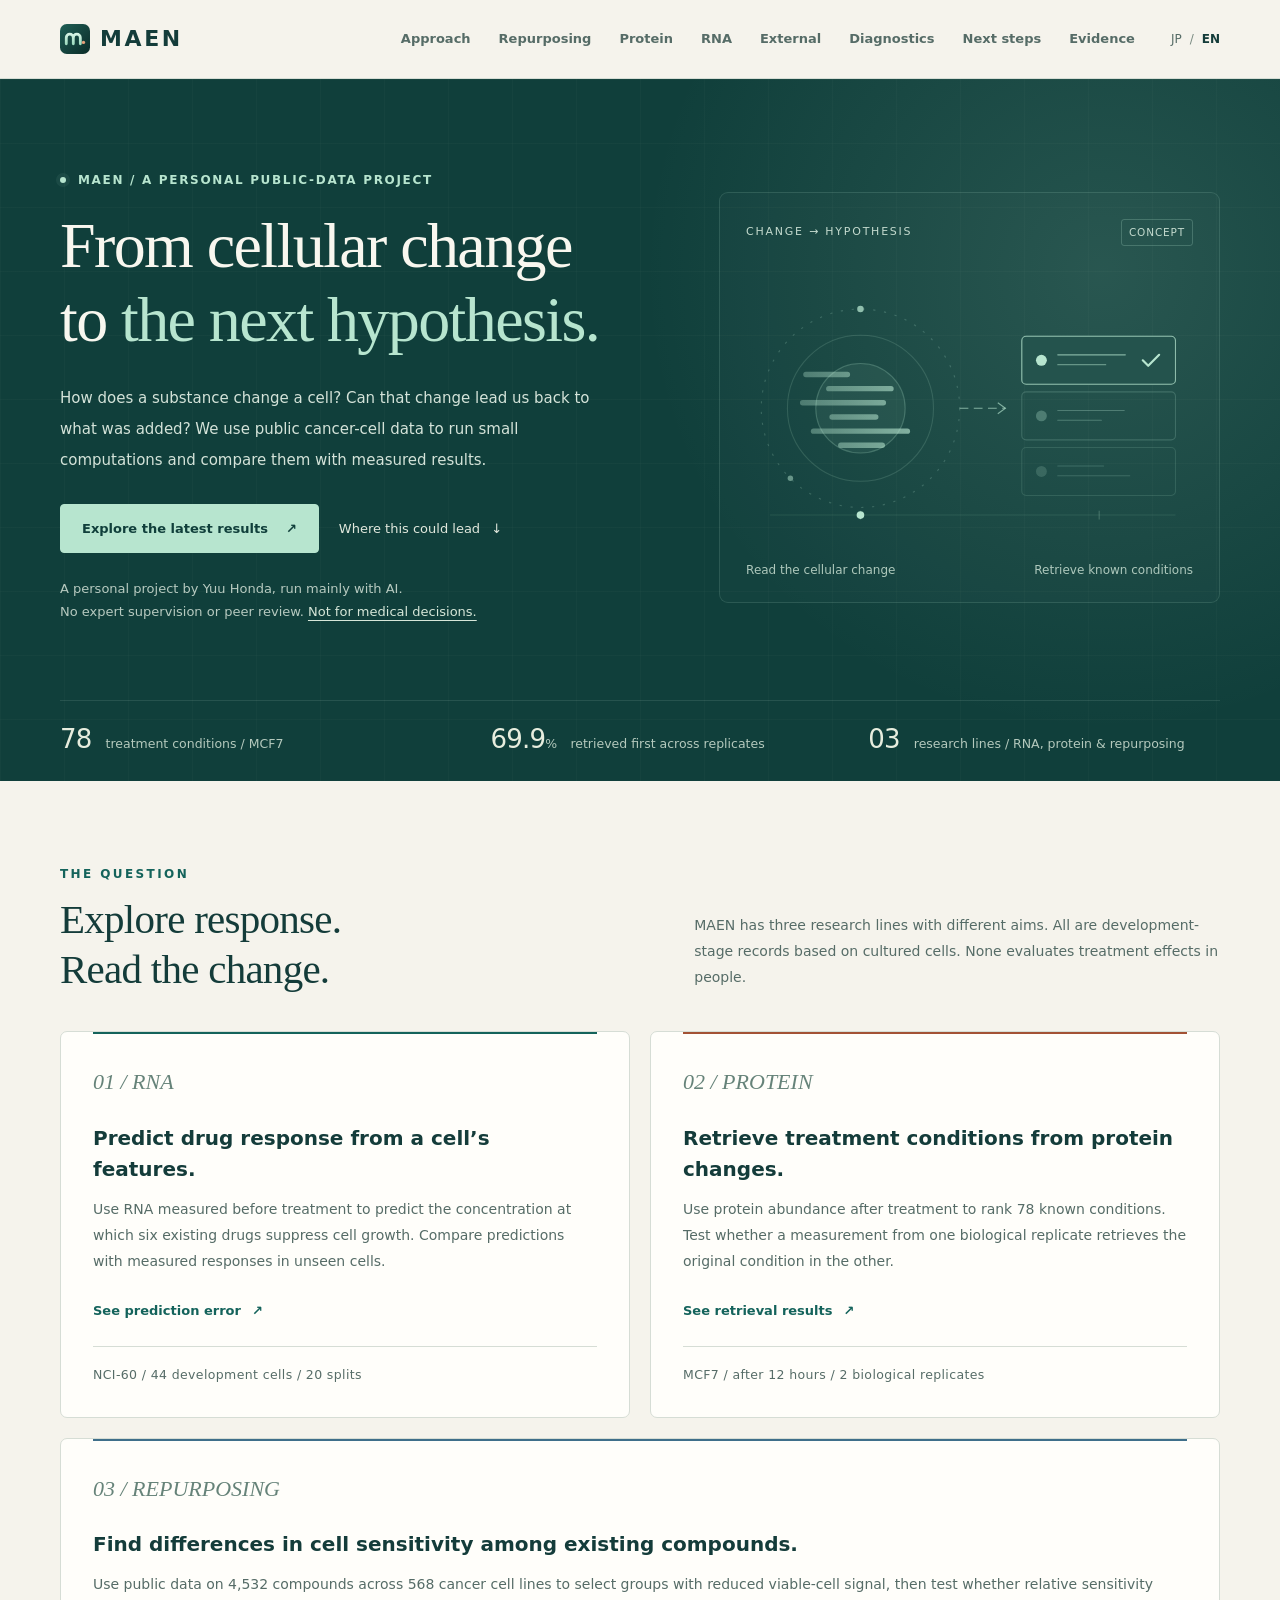
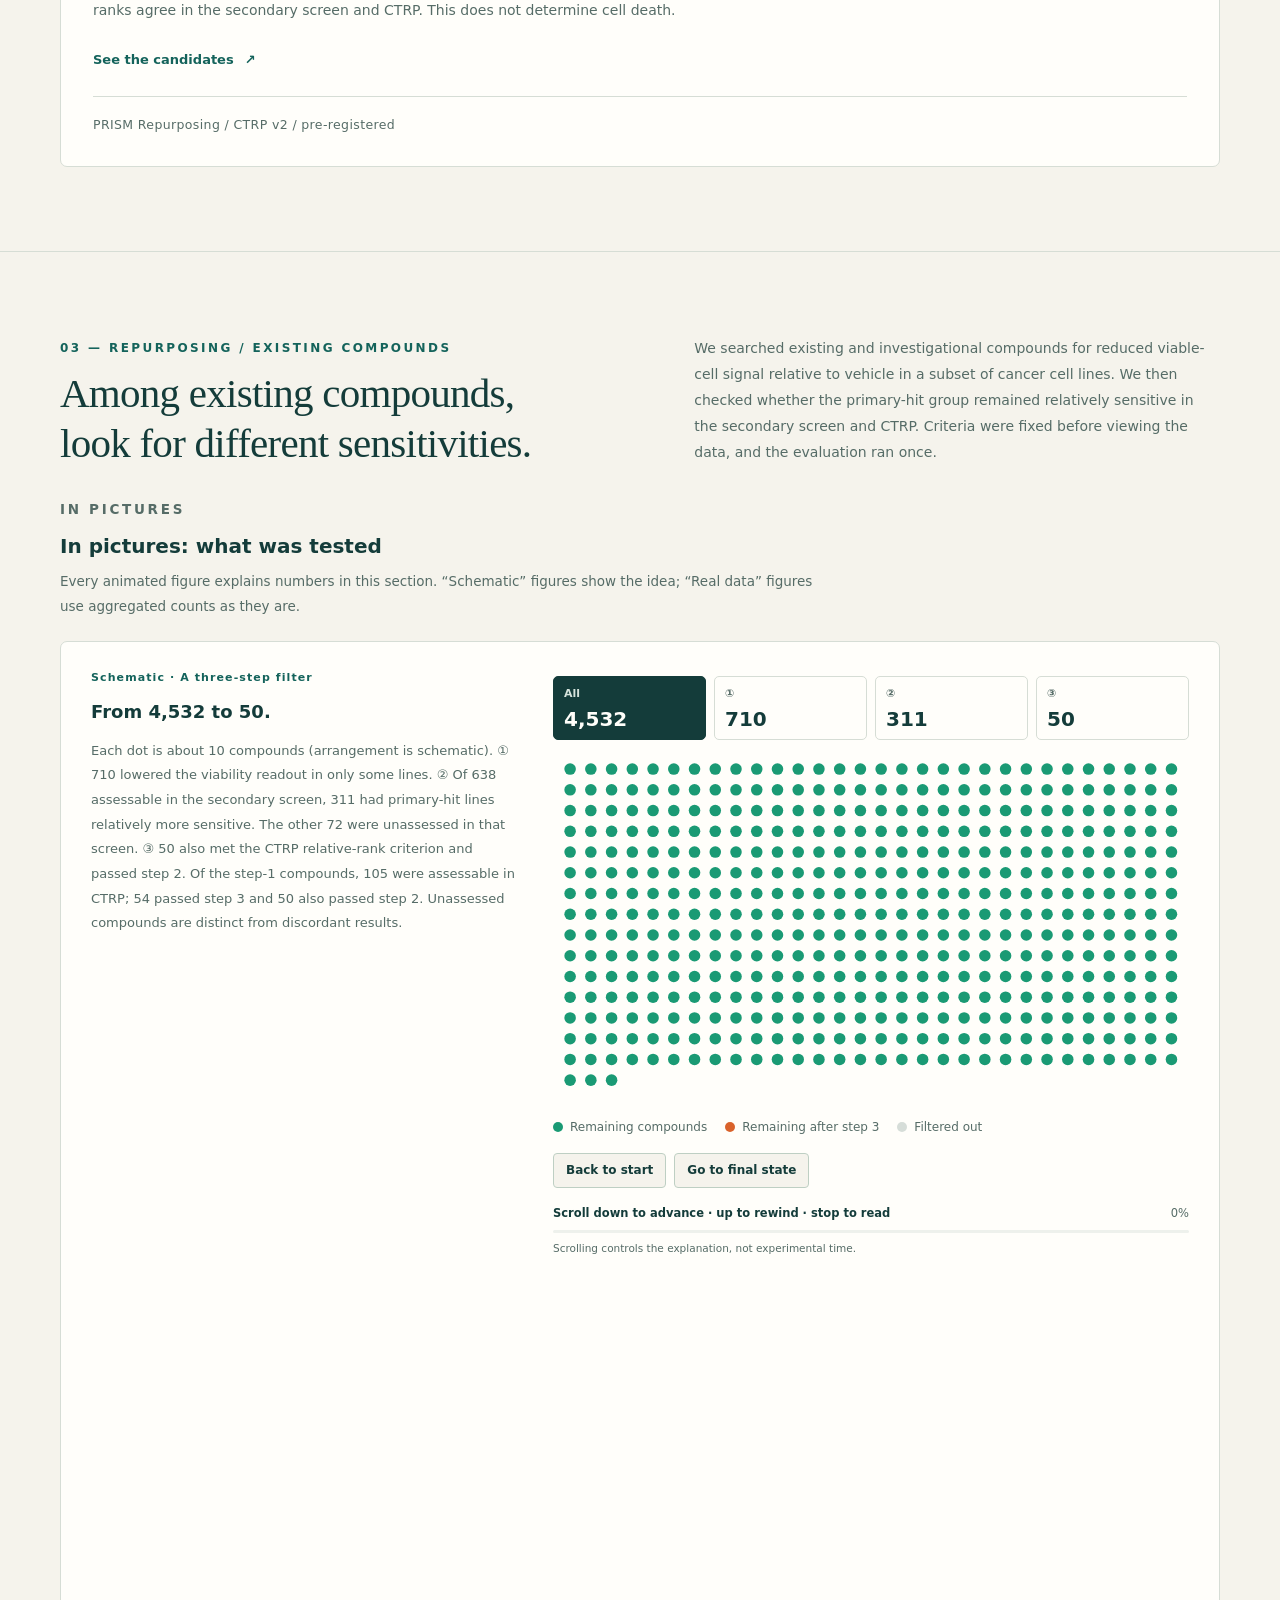
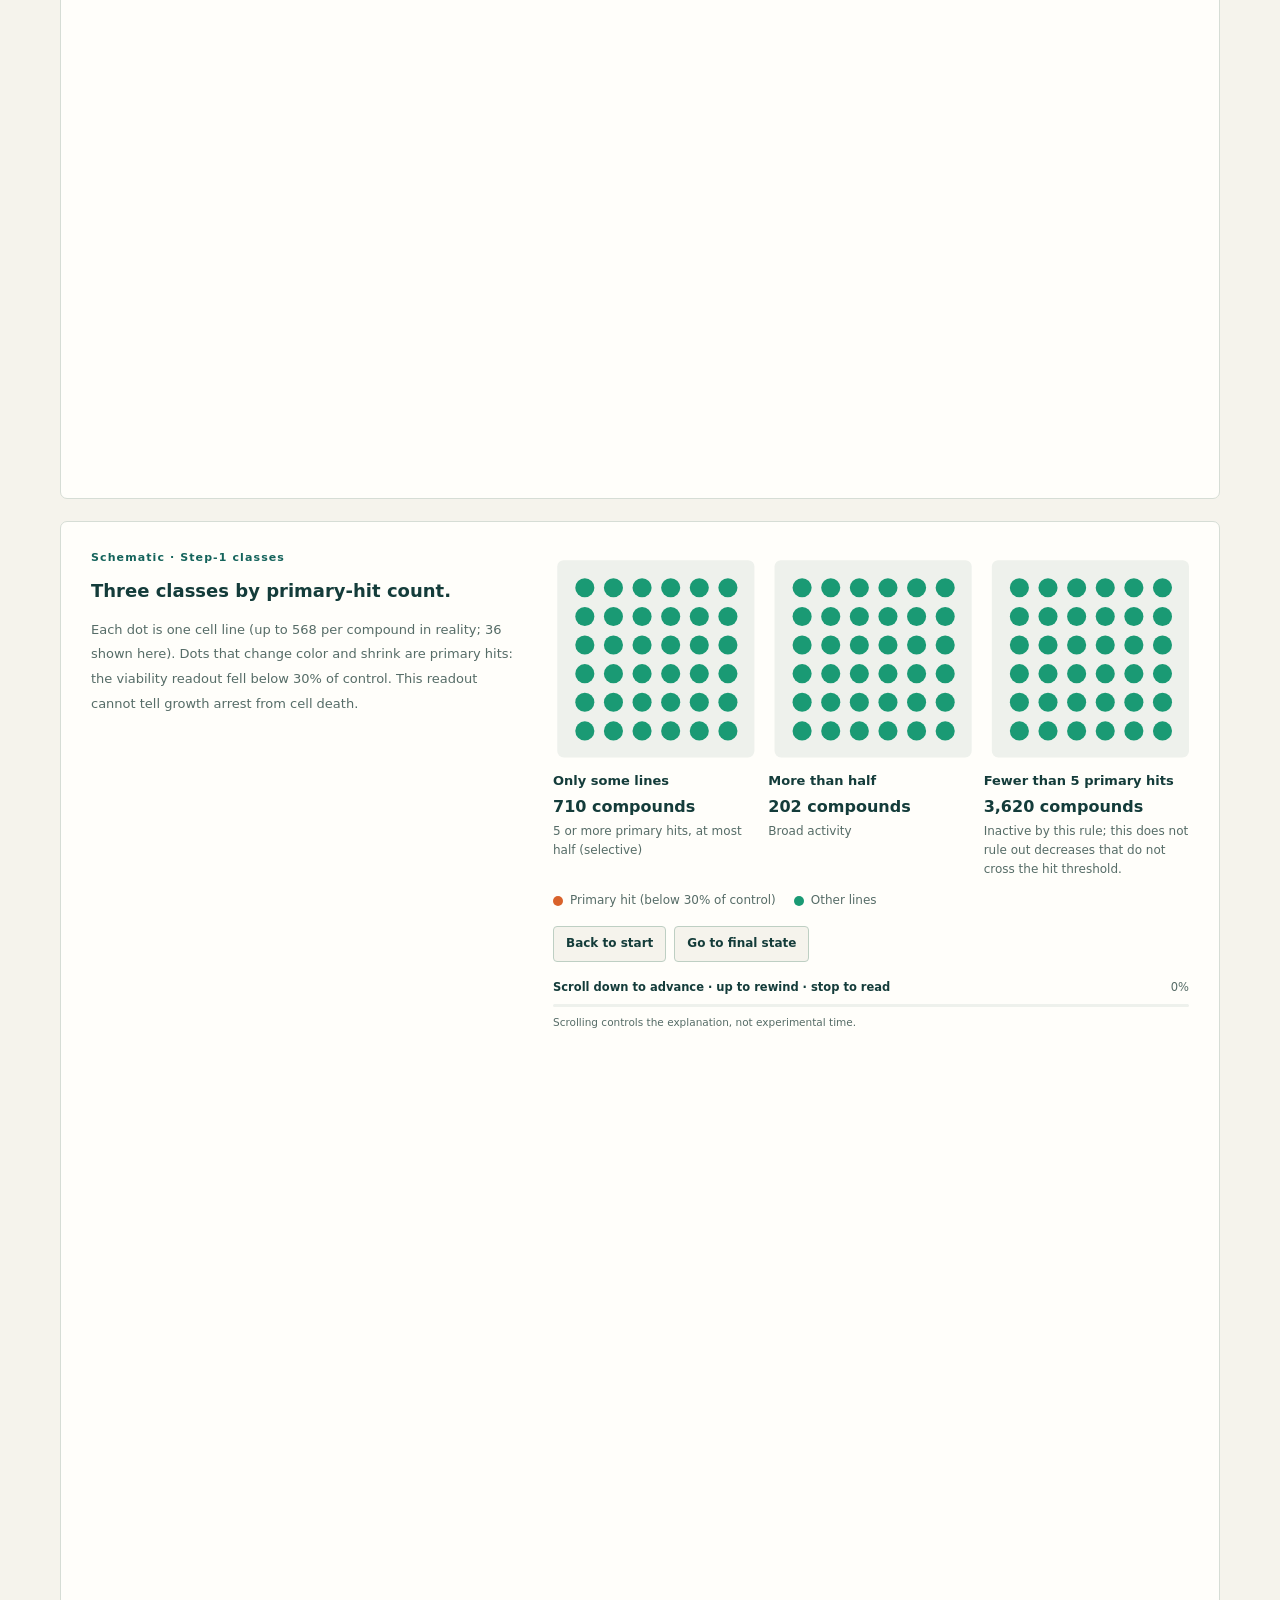
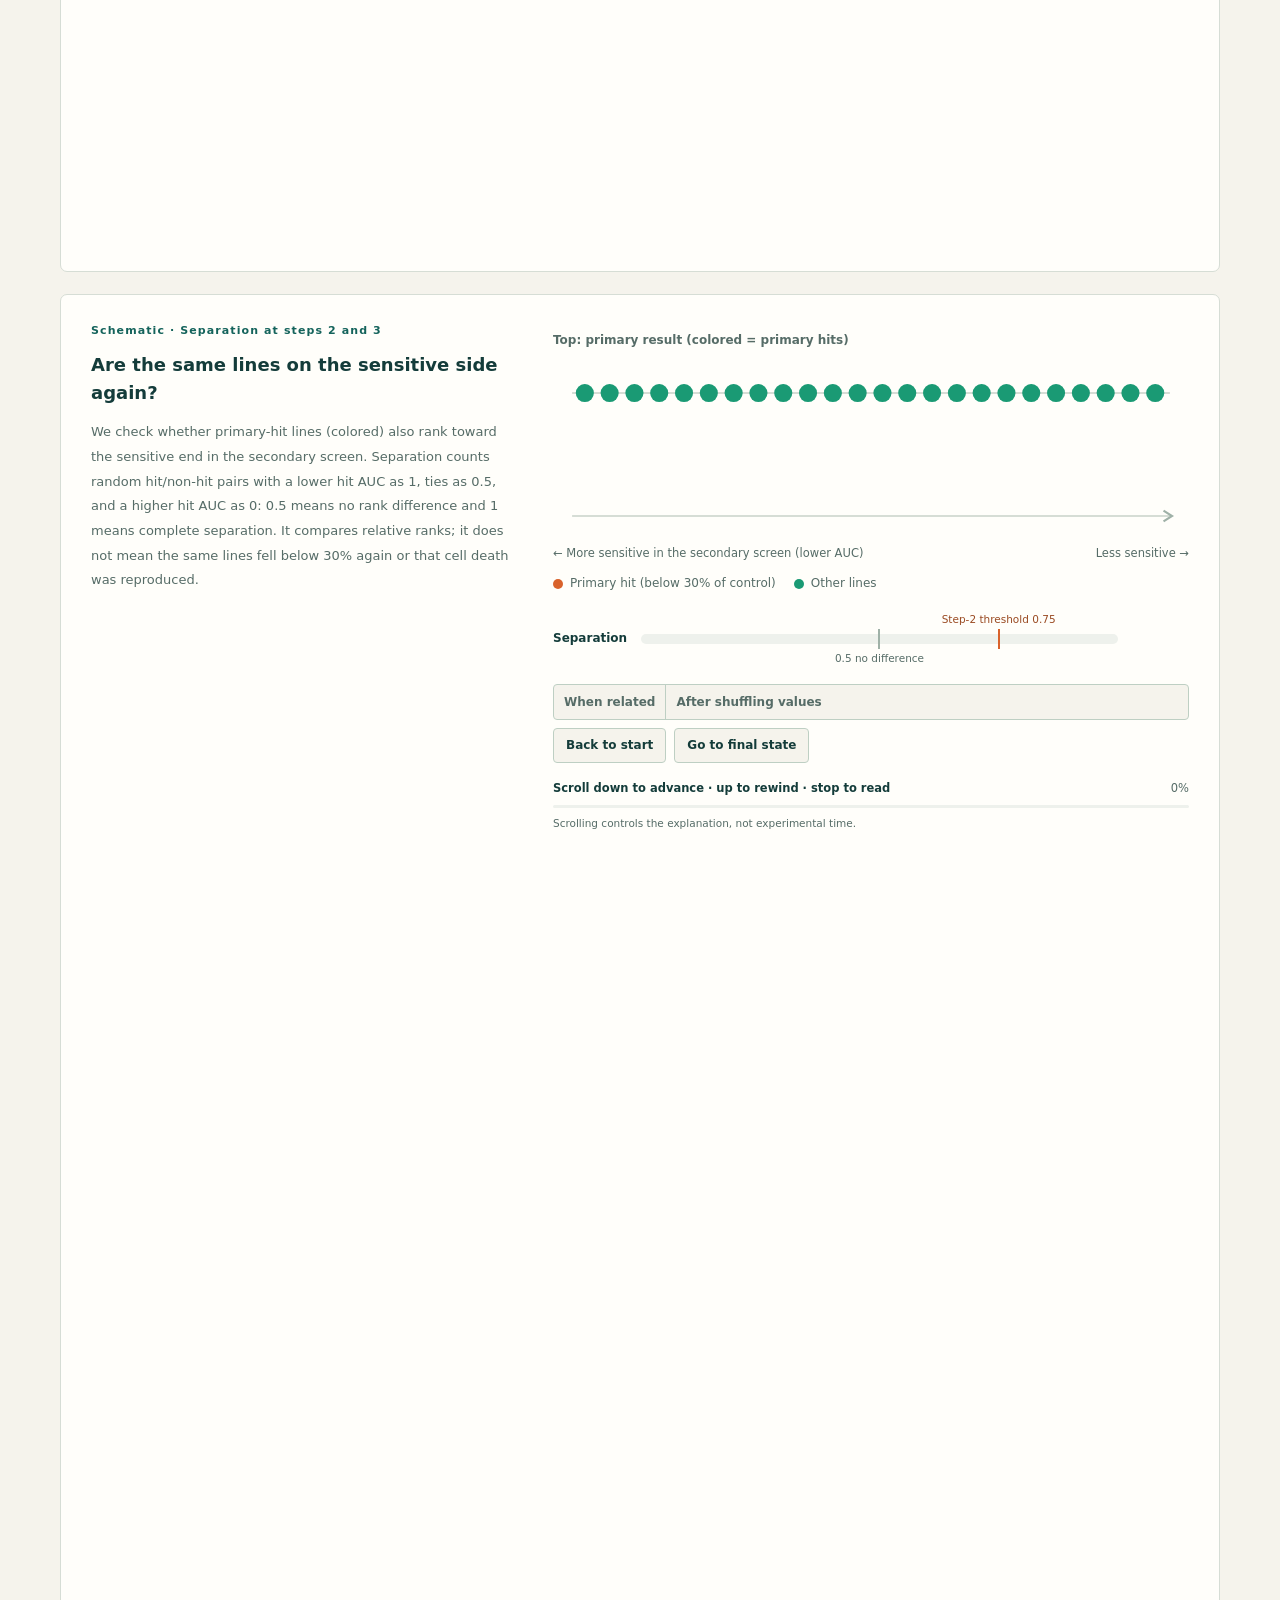
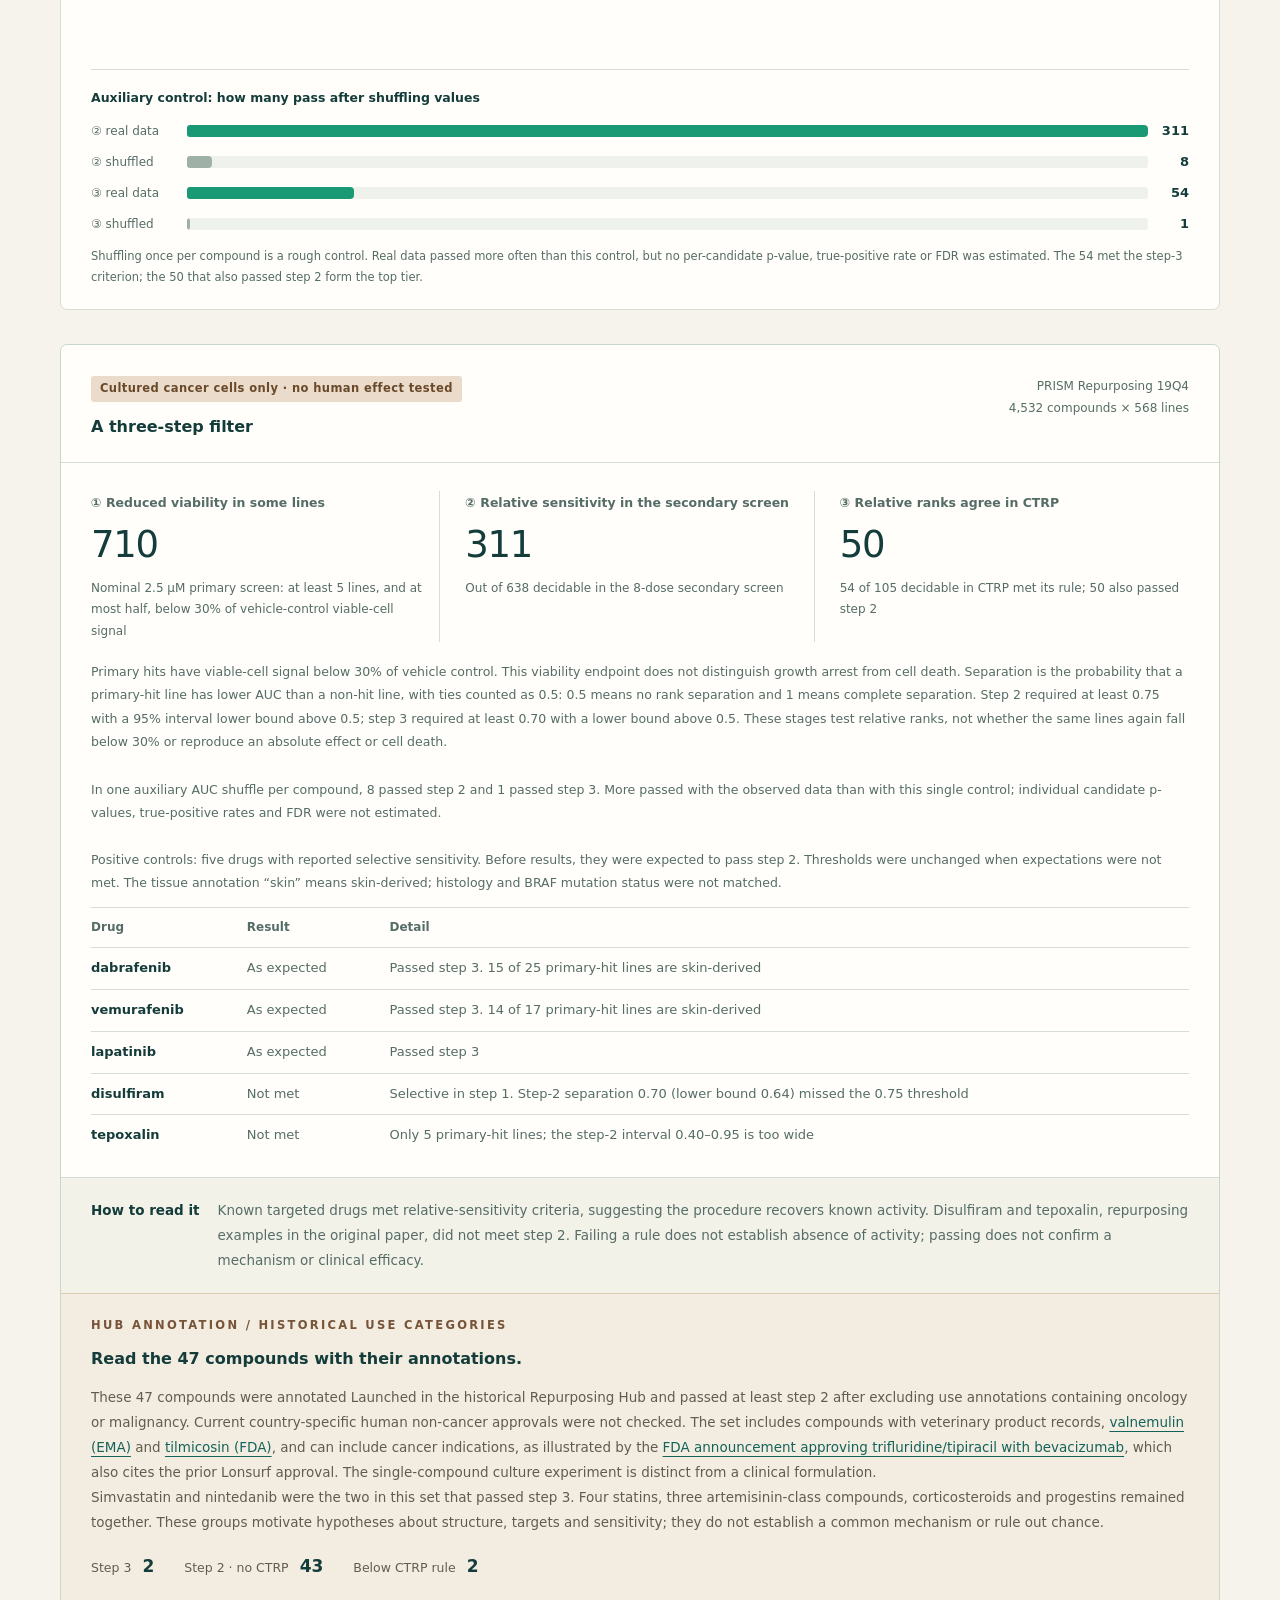
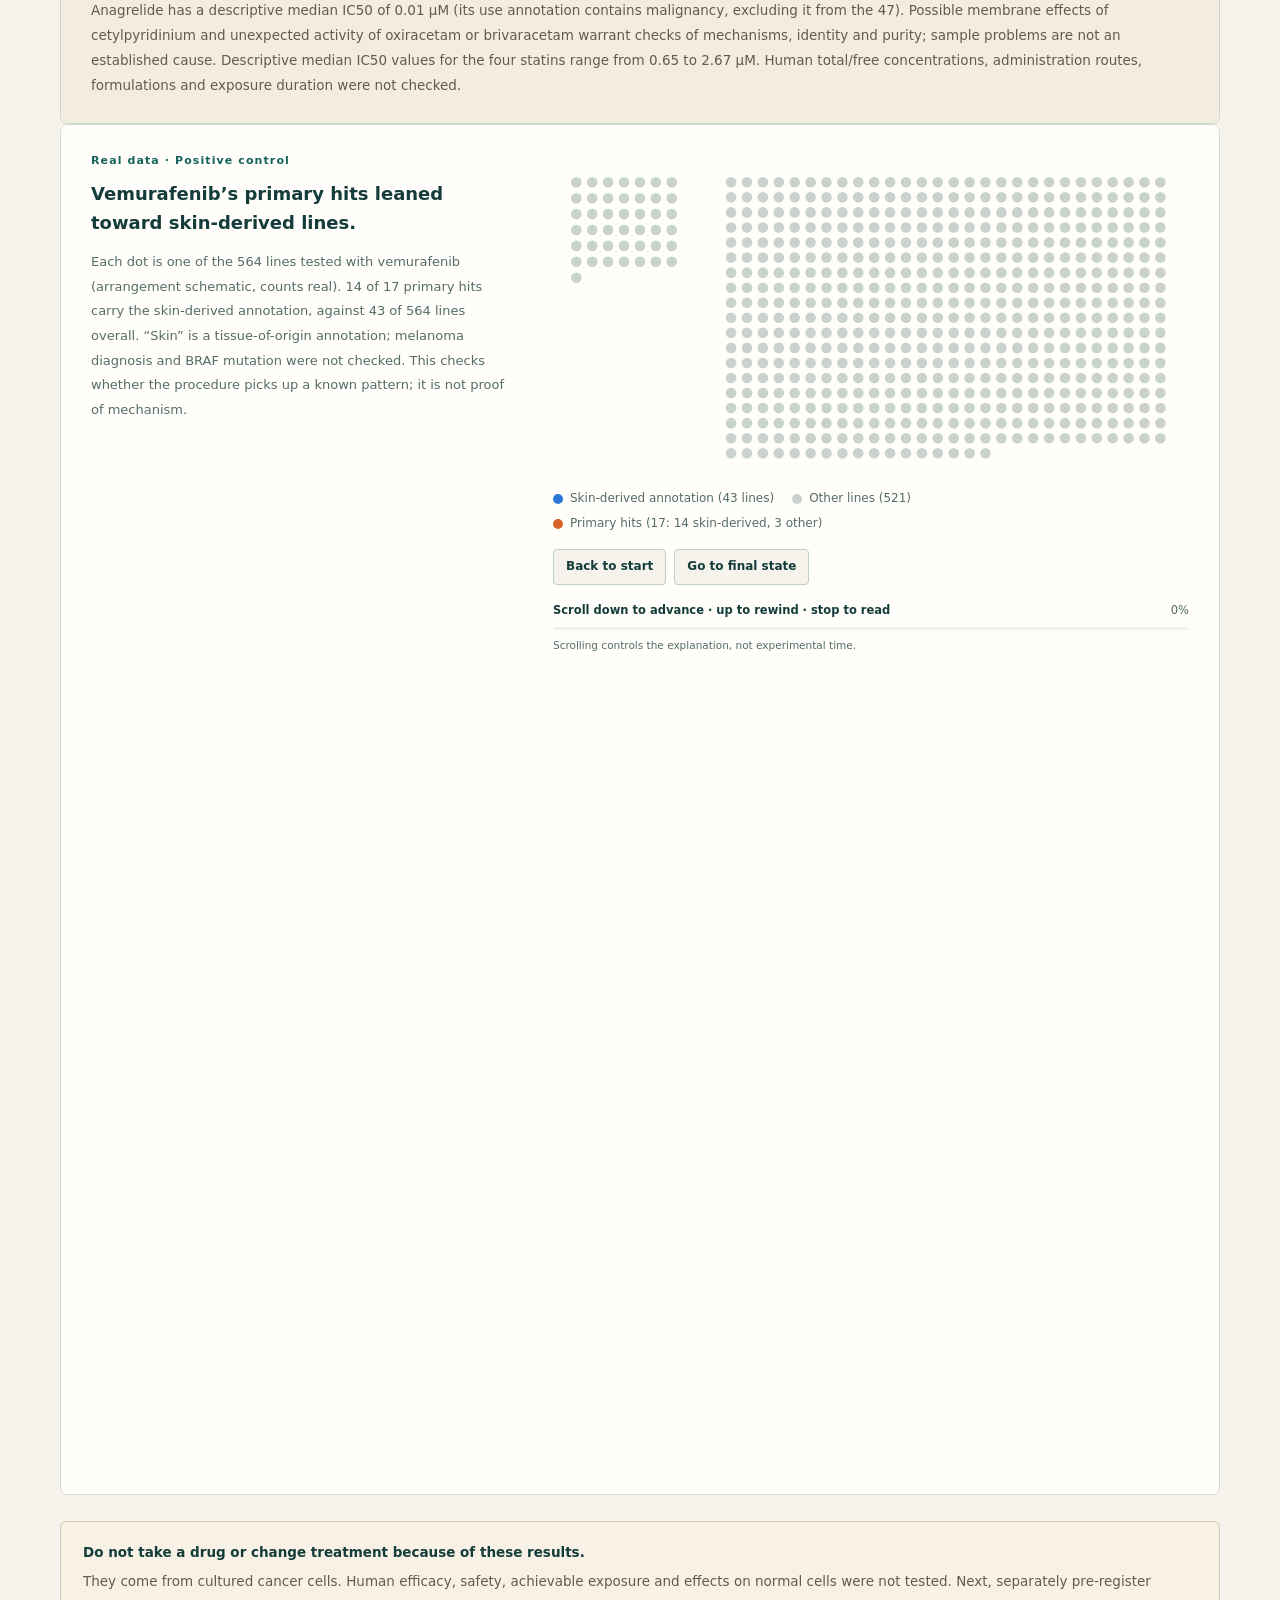
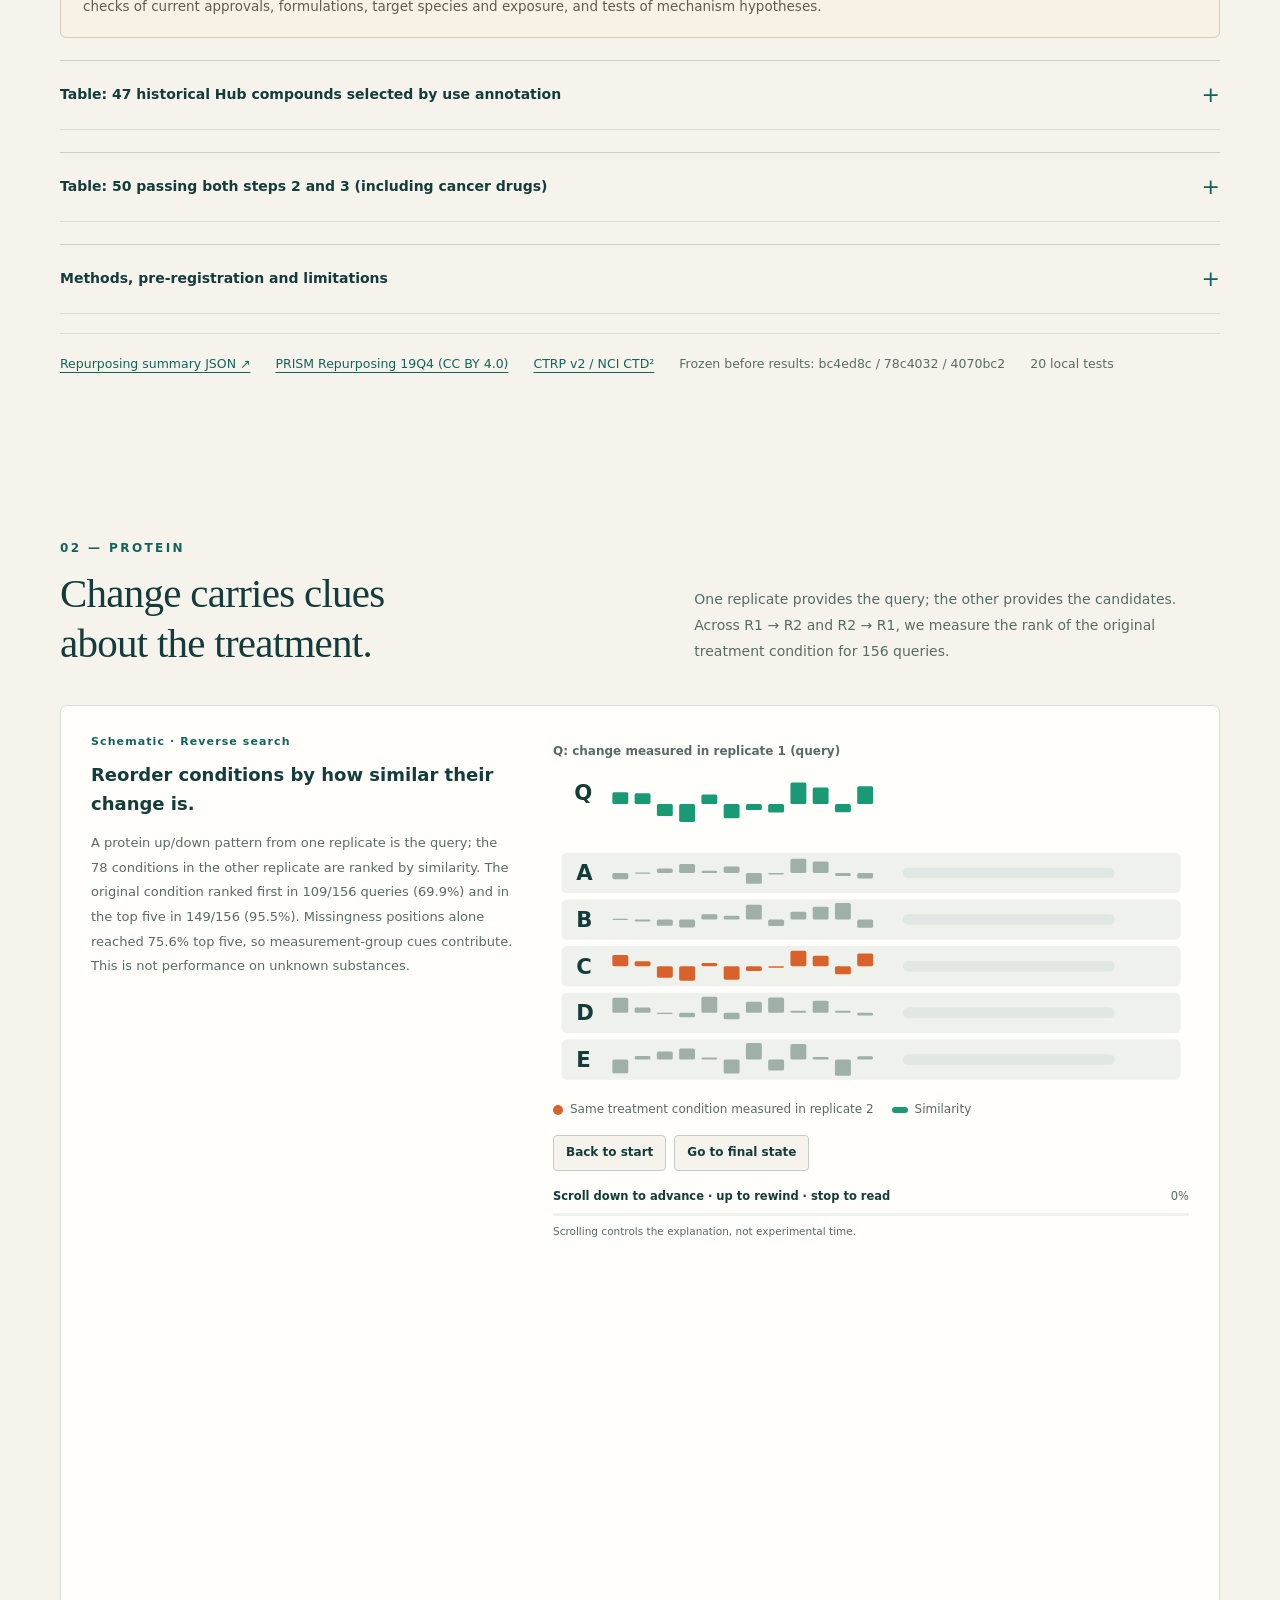
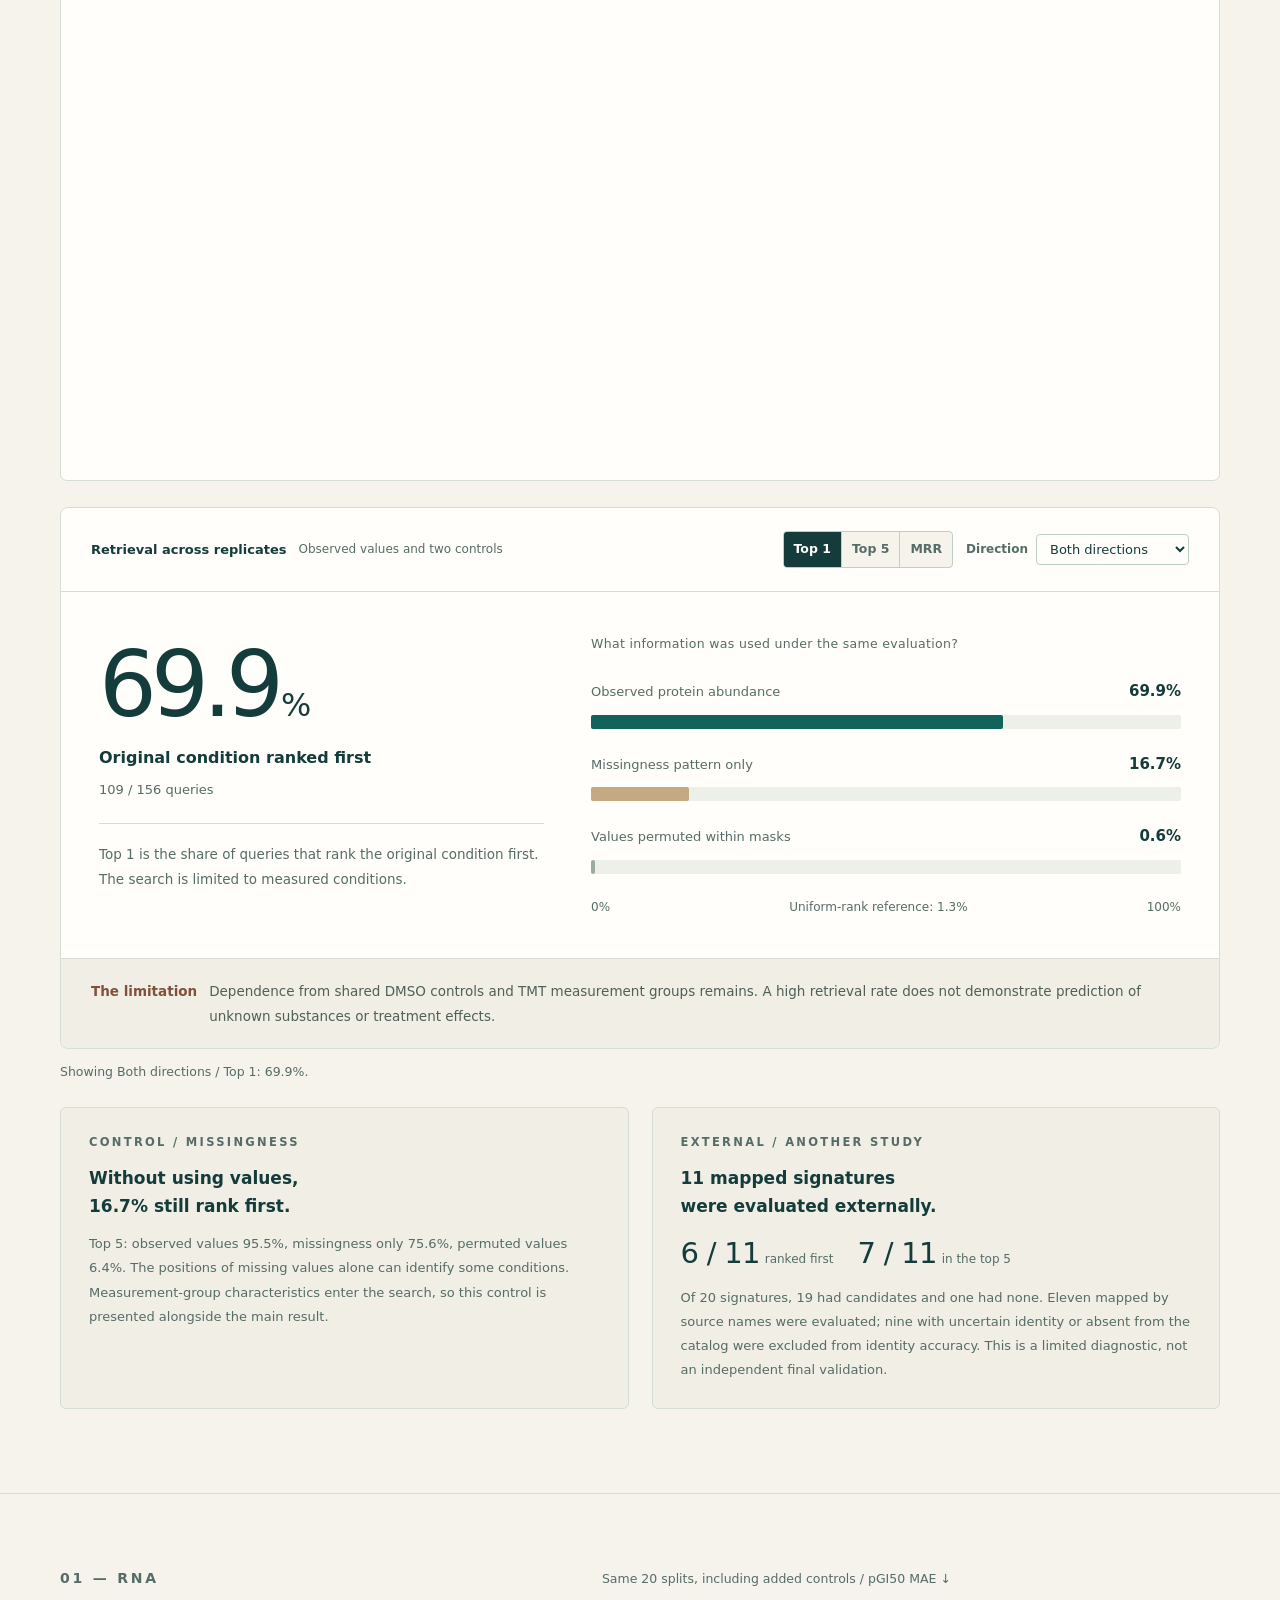
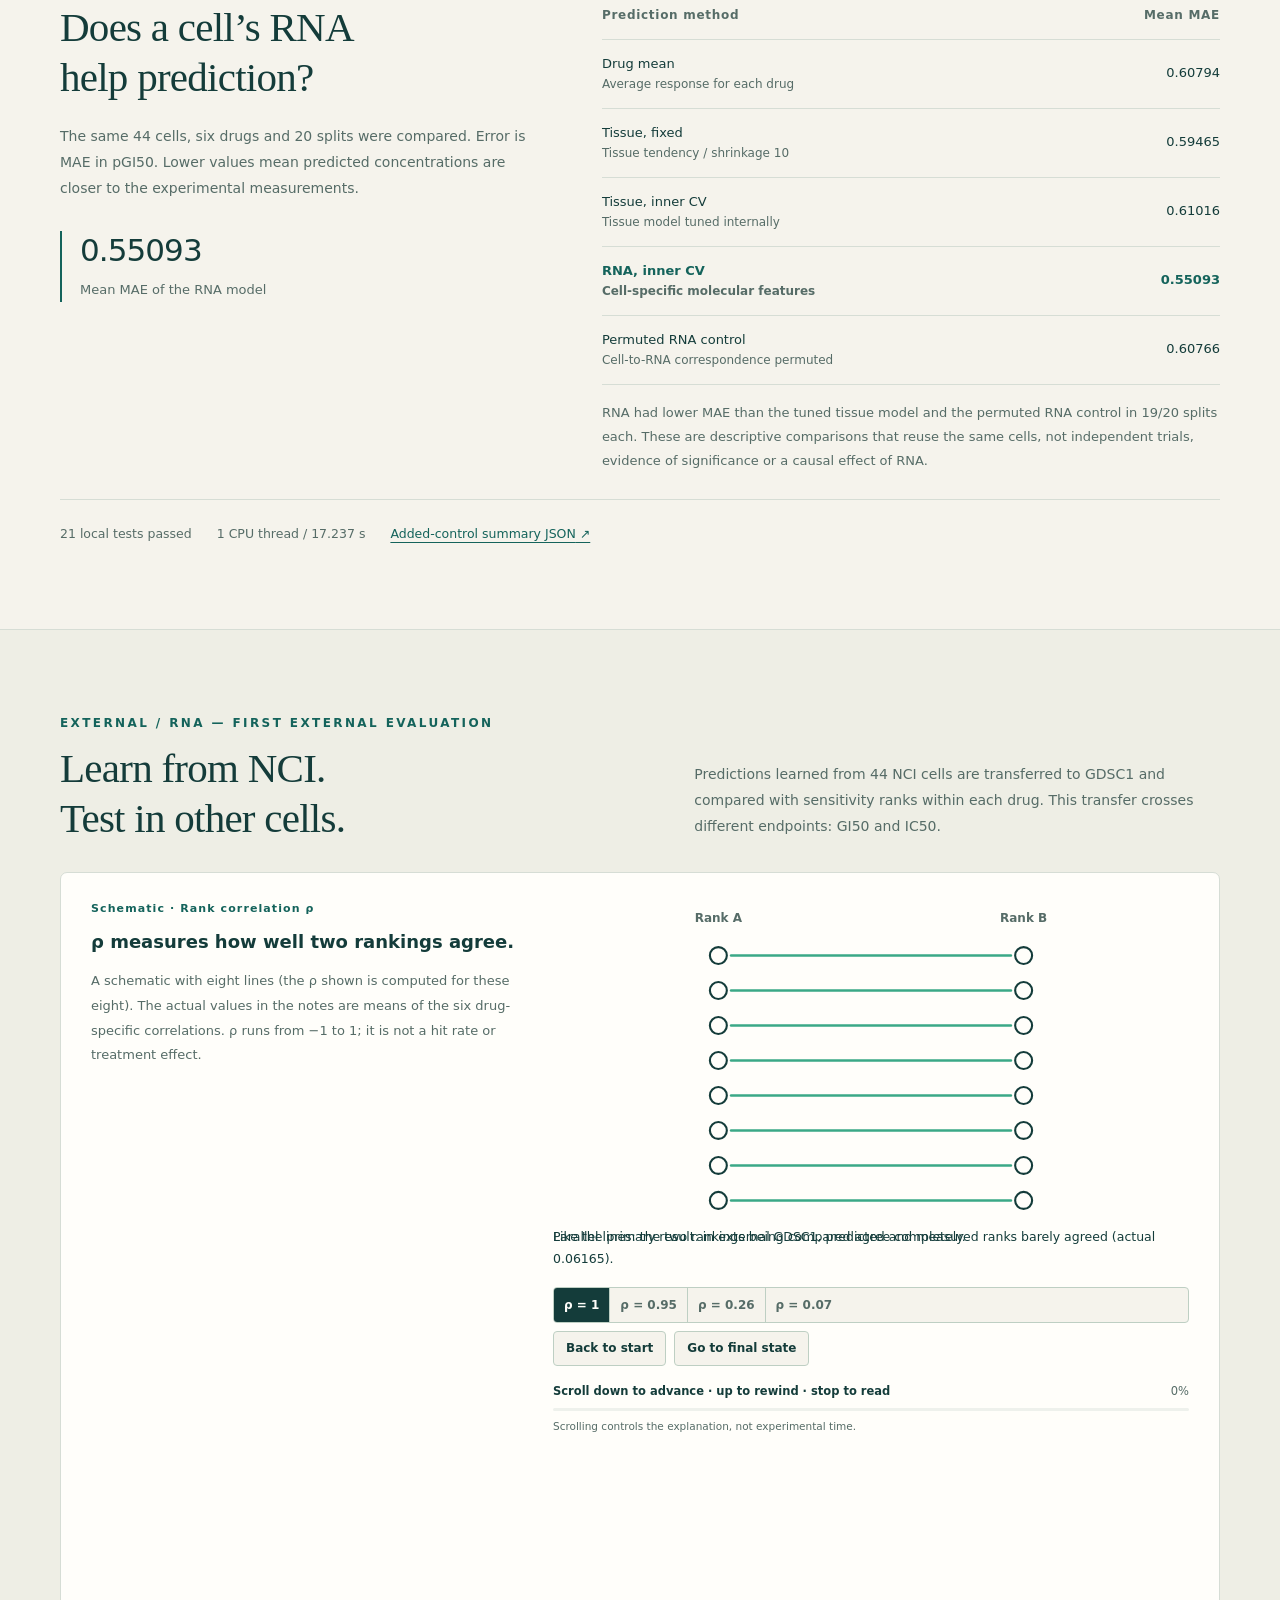
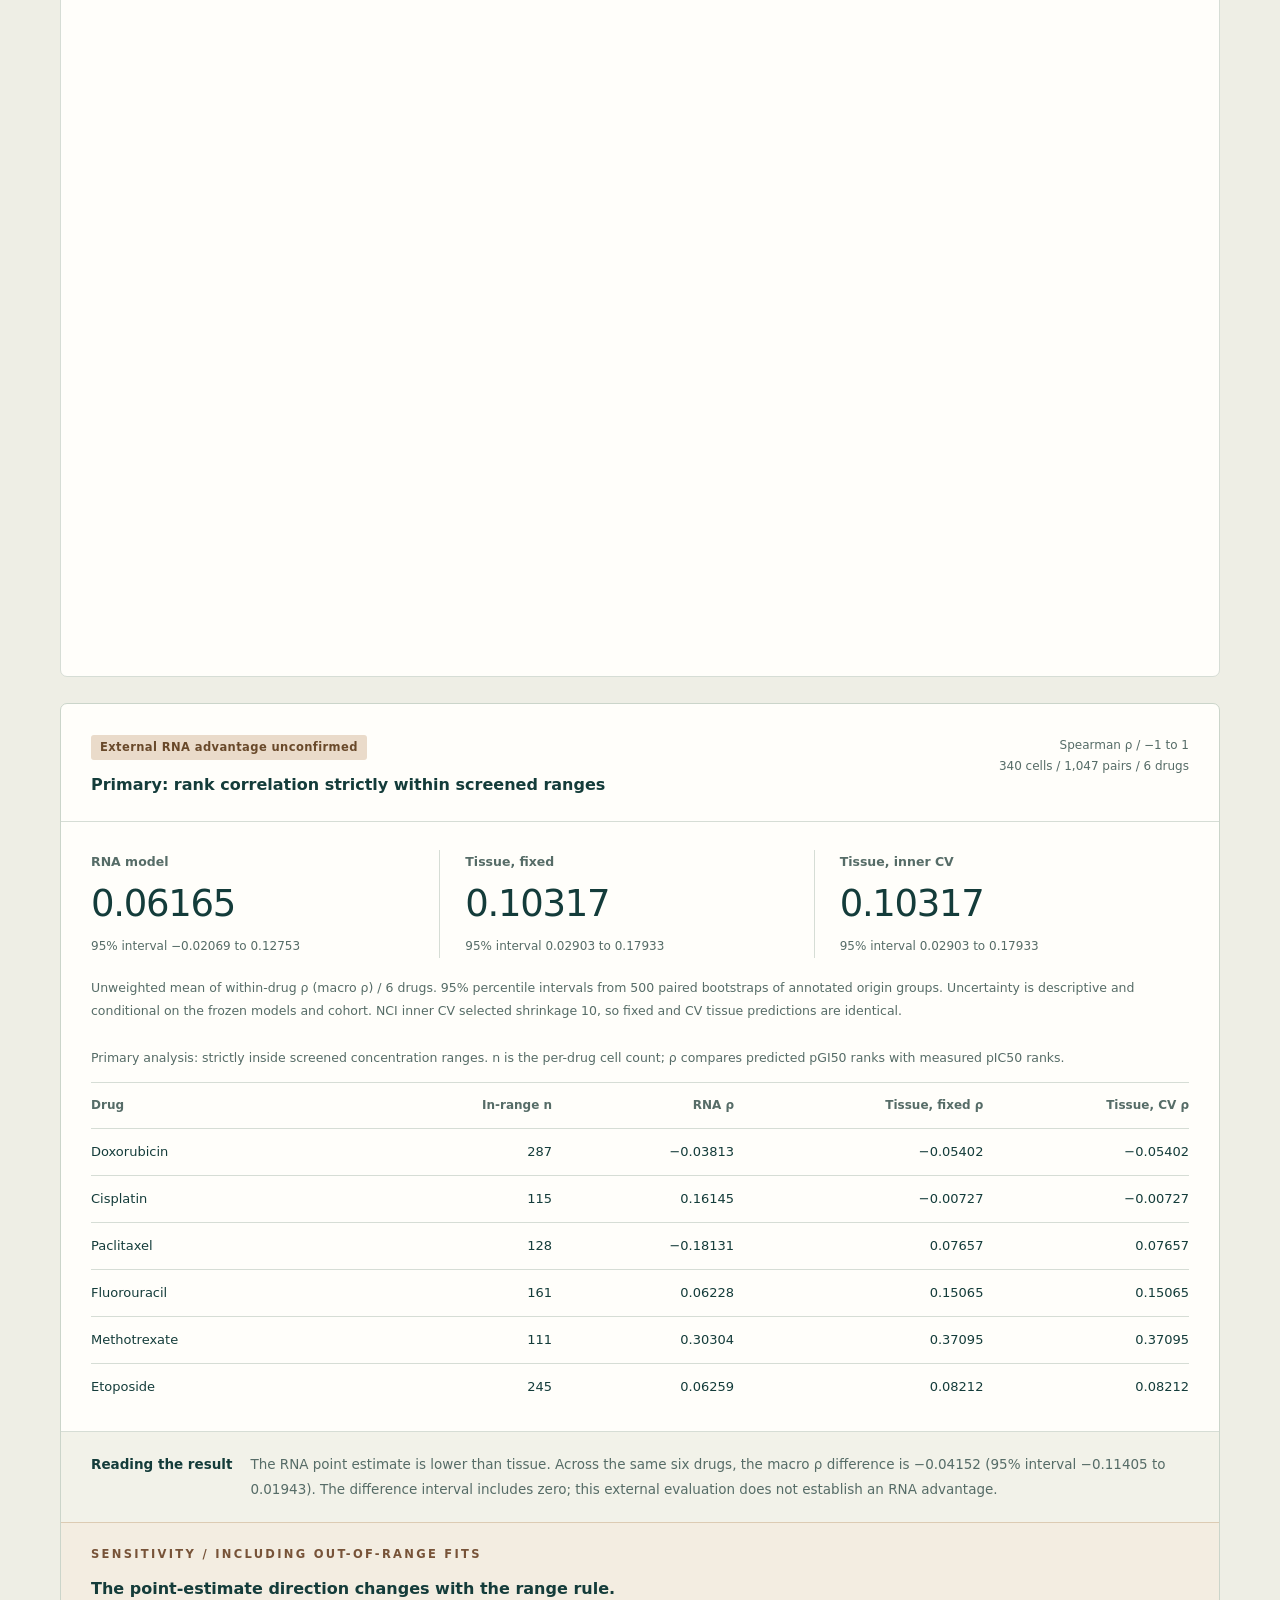
==== commit add6b9ee: "Show connected protein-signature workflow and audited demo counts" ====
--- a/en.html
+++ b/en.html
@@ -224,6 +224,20 @@
     </div>
   </section>
 
+  <section class="section" id="workflow" aria-labelledby="workflow-title">
+    <div class="container">
+      <div class="section-heading"><div><p class="eyebrow">CONNECTED WORKFLOW / EXPLORATORY INTEGRATION</p><h2 id="workflow-title">Connect a change<br>to its evidence.</h2></div><p>A research CLI now retrieves measured treatment conditions from a requested protein-abundance change and references existing PRISM and CTRP aggregates. Similarity and response evidence remain separate; response evidence does not change the retrieval order. This does not establish the efficacy of a new treatment candidate.</p></div>
+      <ol class="roadmap-grid">
+        <li class="roadmap-step"><span class="step-number">01</span><span class="pill">Define the input</span><h3>Subtract current from target</h3><p>Use protein profiles declared to share an assay, normalization and units. Compute target minus current on measured genes shared by both profiles, without zero-filling missing values. A target is not a validated healthy state.</p></li>
+        <li class="roadmap-step"><span class="step-number">02</span><span class="pill">Keep all 78 conditions</span><h3>Retrieve known changes</h3><p>Rank similar or opposite changes in the existing MCF7, 12-hour catalog. Preserve source doses and unscoreable conditions with reasons. Changes caused by unknown substances are not predicted.</p></li>
+        <li class="roadmap-step"><span class="step-number">03</span><span class="pill pill-warm">Provisional label references</span><h3>Attach response references</h3><p>For 30 conditions, source labels match apart from letter case and provide references to existing PRISM/CTRP evidence. Chemical, salt and sample identity remain unverified. The other 48 conditions are retained as unresolved.</p></li>
+        <li class="roadmap-step"><span class="step-number">04</span><span class="pill pill-warm">Gaps remain explicit</span><h3>Record what needs testing</h3><p>Normal-cell effects, achievable human exposure, current approvals, formulations, target species, mechanism and independent replication remain unassessed. The RNA model has no established external advantage and is not used as a pass filter.</p></li>
+      </ol>
+      <p class="roadmap-note"><strong>This is a connection demo using previously viewed data.</strong>The first run uses the first published S3 signature, 8-azaguanine (35 genes), without selecting a query for its new result. It is not a healthy-state target and has no mapped exact target condition, so retrieval accuracy is not computed. Matching of times, doses and cells across the query, catalog and response references is not established.</p>
+      <p class="roadmap-note">The source export contains 710 selective and 202 broad-primary-activity records, not an individual inventory of all 4,532 compounds. Absence from this export does not mean inactivity or lack of screening. A viable-cell proxy does not establish cell death. <a href="data/pipeline-summary.json">Public connection-demo aggregate (JSON)</a>. Searches run in a separate research CLI; this page does not accept inputs or run the analysis.</p>
+    </div>
+  </section>
+
   <section class="section roadmap" id="next" aria-labelledby="next-title">
     <div class="container">
       <div class="section-heading"><div><p class="eyebrow">NEXT / THE DIRECTION</p><h2 id="next-title">Before an answer,<br>test the question.</h2></div><p>This evaluation did not establish an external RNA advantage. The added diagnostics do not identify a principal cause. Preserve cross-measurement disagreement and input/output level shifts as development clues. Prioritize the next performance check in different unused data with the same endpoint; if this cohort is used for future tuning, treat it as development data and use other unused data for performance evaluation. For repurposing candidates, next pre-register checks of current approvals, formulations, target species and exposure, and tests of mechanism hypotheses.</p></div>
--- a/explain.css
+++ b/explain.css
@@ -1,6 +1,5 @@
-/* Explanatory figures (2026-10-08). Static markup is the final state; explain.js
-   rewinds a figure to step 0 and plays it when it scrolls into view. Motion is
-   removed by the reduced-motion rule in site.css. */
+/* Explanatory figures (2026-10-08). Static markup is the final state;
+   explain.js maps document scroll position to reversible diagram frames. */
 .ex-story,.ex-fig{--ex-base:#1a9a74;--ex-hit:#d9622b;--ex-blue:#2a78d6;--ex-drop:#d6ddd8;--ex-faint:#eef1ec;--ex-quiet:#9fb1a7}
 .ex-story{display:grid;gap:22px;margin:0 0 34px}
 .ex-story-head{max-width:760px}
@@ -127,3 +126,28 @@
 @media(max-width:550px){.ex-story{gap:18px}.ex-story-head h3{font-size:18px}.ex-story-head p{font-size:13px}.ex-fig{padding:20px 17px 18px}.ex-fig h3{font-size:16px}.ex-fig figcaption{font-size:12.5px}.ex-chips{gap:5px}.ex-chips li{padding:6px 7px}.ex-chips strong{font-size:16px}.ex-panel-labels{gap:6px;font-size:11px}.ex-panel-labels strong{font-size:12px}.ex-count{font-size:14px}.ex-axis-labels{font-size:10.5px}.ex-meter{gap:9px}.ex-meter-value{font-size:18px}.ex-bar-row{grid-template-columns:6.4em minmax(0,1fr) 2.4em;gap:7px;font-size:11.5px}.ex-legend{font-size:11.5px;gap:5px 14px}}
 @media(prefers-reduced-motion:reduce){.ex-replay,.ex-stop{display:none!important}}
 @media print{.ex-replay,.ex-stop,.ex-toggle{display:none!important}.ex-fig{break-inside:avoid}.ex-fig,.ex-fig *{animation:none!important;transition:none!important}}
+
+/* Scroll position owns every frame, including when rewinding or standing
+   still. Disable the older timed transitions and decorative pulse entirely. */
+.ex-fig,.ex-fig *{animation:none!important;transition:none!important}
+.ex-scroll-track{grid-area:visual;min-width:0}
+.ex-scroll-track .ex-visual{position:relative}
+.ex-scroll-enabled .ex-scroll-track .ex-visual{padding:8px 0;background:var(--surface)}
+.ex-scroll-enabled .ex-scroll-track[data-pinned="true"] .ex-visual{position:sticky;top:var(--ex-pin-top)}
+.ex-scroll-track .ex-controls{margin-top:16px;gap:8px}
+.ex-scroll-track .ex-toggle{flex-basis:100%}
+.ex-scroll-help{display:none;margin-top:16px;grid-template-columns:minmax(0,1fr) auto;gap:7px 12px;font-size:11.5px;line-height:1.65;color:var(--muted)}
+.ex-scroll-enabled .ex-scroll-help{display:grid}
+.ex-scroll-help p{margin:0}
+.ex-scroll-help>p:first-child{font-weight:650;color:var(--ink)}
+.ex-scroll-progress{grid-column:1/-1;height:3px;overflow:hidden;background:var(--ex-faint);border-radius:3px}
+.ex-scroll-progress i{display:block;width:100%;height:100%;background:var(--ex-base);transform-origin:left center}
+.ex-scroll-note{grid-column:1/-1;font-size:10.5px}
+.ex-scroll-after{grid-column:1/-1;grid-row:4;margin-top:6px}
+.ex-separation[data-measurement="moving"] .ex-meter-fill,.ex-separation[data-measurement="moving"] .ex-meter-value{visibility:hidden}
+.ex-rank-notes{display:grid}
+.ex-rank-notes p{display:block!important;grid-area:1/1;visibility:hidden}
+.ex-rank[data-state="r100"] [data-rank-note="r100"],.ex-rank[data-state="r095"] [data-rank-note="r095"],.ex-rank[data-state="r026"] [data-rank-note="r026"],.ex-rank[data-state="r007"] [data-rank-note="r007"],.ex-rank[data-state="moving"] [data-rank-note="moving"]{visibility:visible}
+@media(max-width:900px){.ex-scroll-after{grid-row:auto}.ex-scroll-track .ex-controls{margin-top:14px}}
+@media(prefers-reduced-motion:reduce){.ex-scroll-track{height:auto!important}.ex-scroll-track .ex-visual{position:static!important}.ex-scroll-help{display:none!important}}
+@media print{.ex-scroll-track{height:auto!important}.ex-scroll-track .ex-visual{position:static!important}.ex-scroll-help{display:none!important}.ex-rank-notes p{display:none!important}.ex-rank[data-state="r007"] [data-rank-note="r007"]{display:block!important;visibility:visible}}
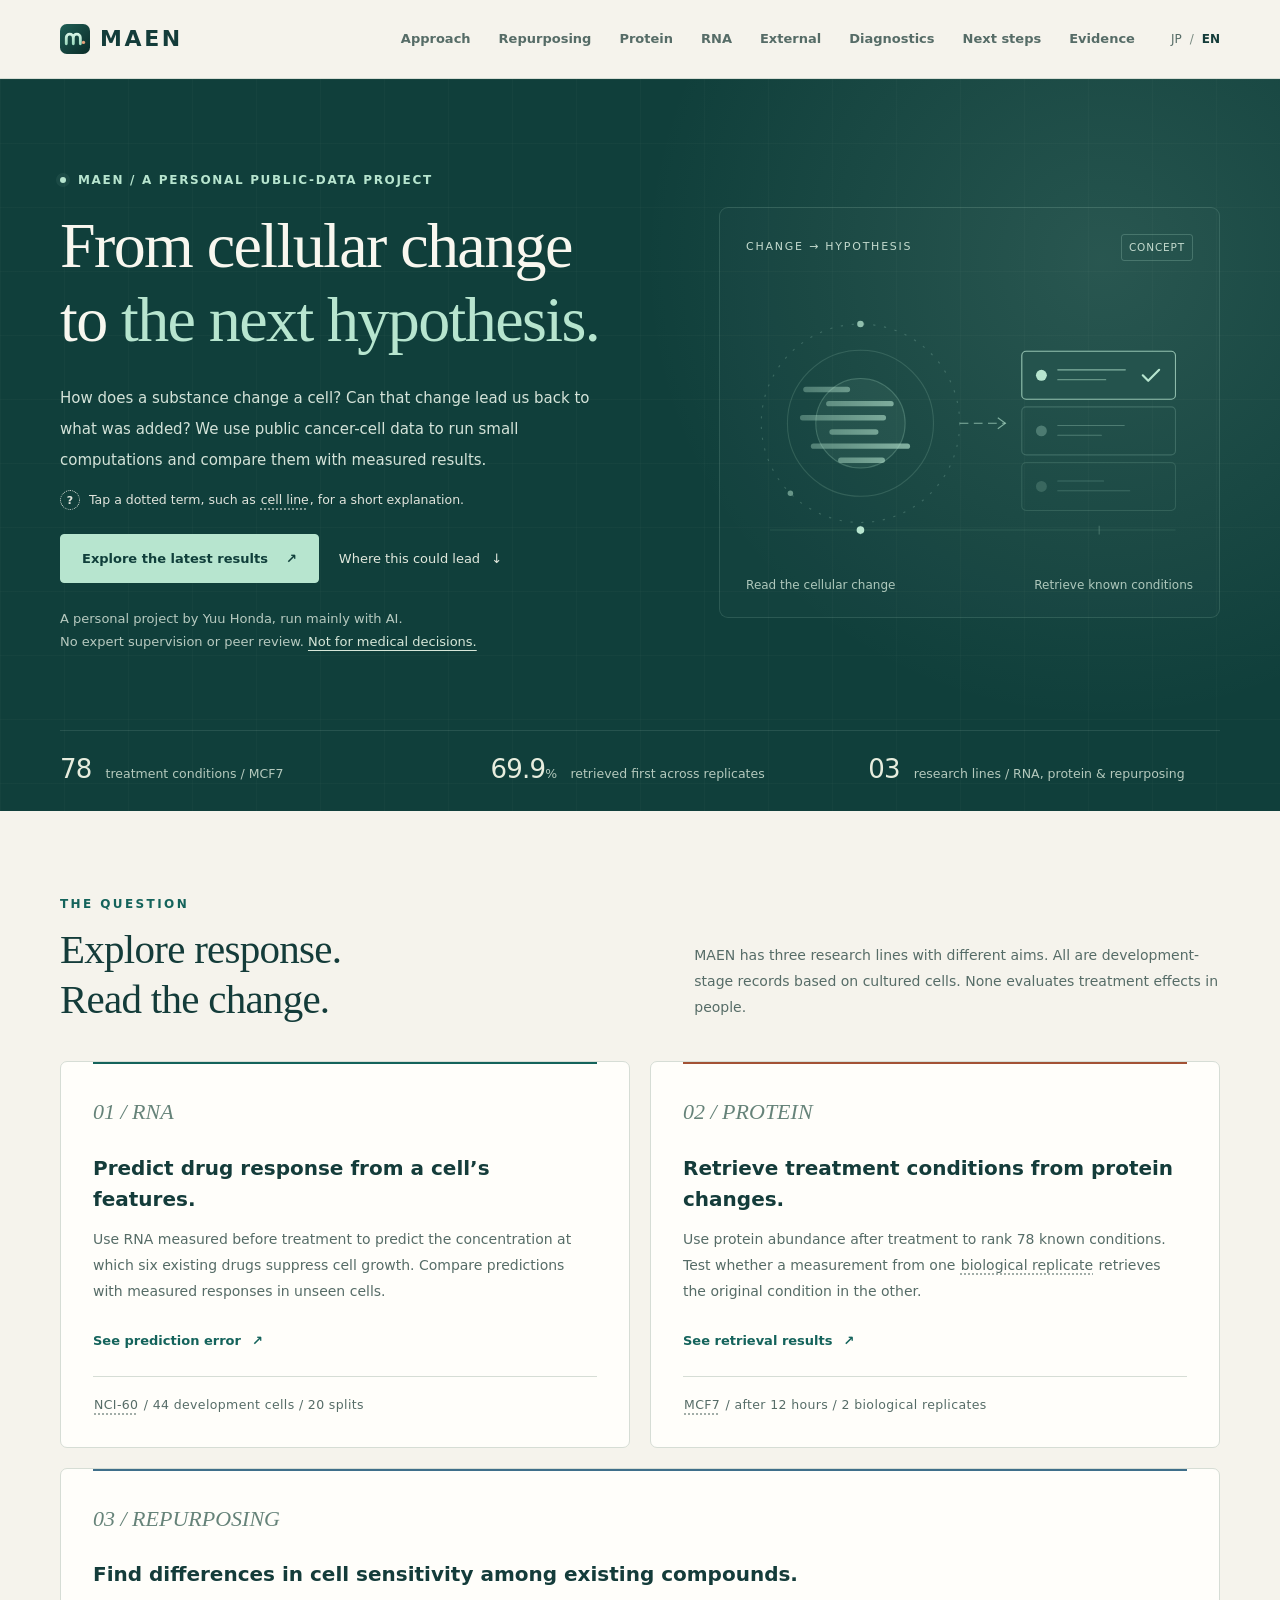
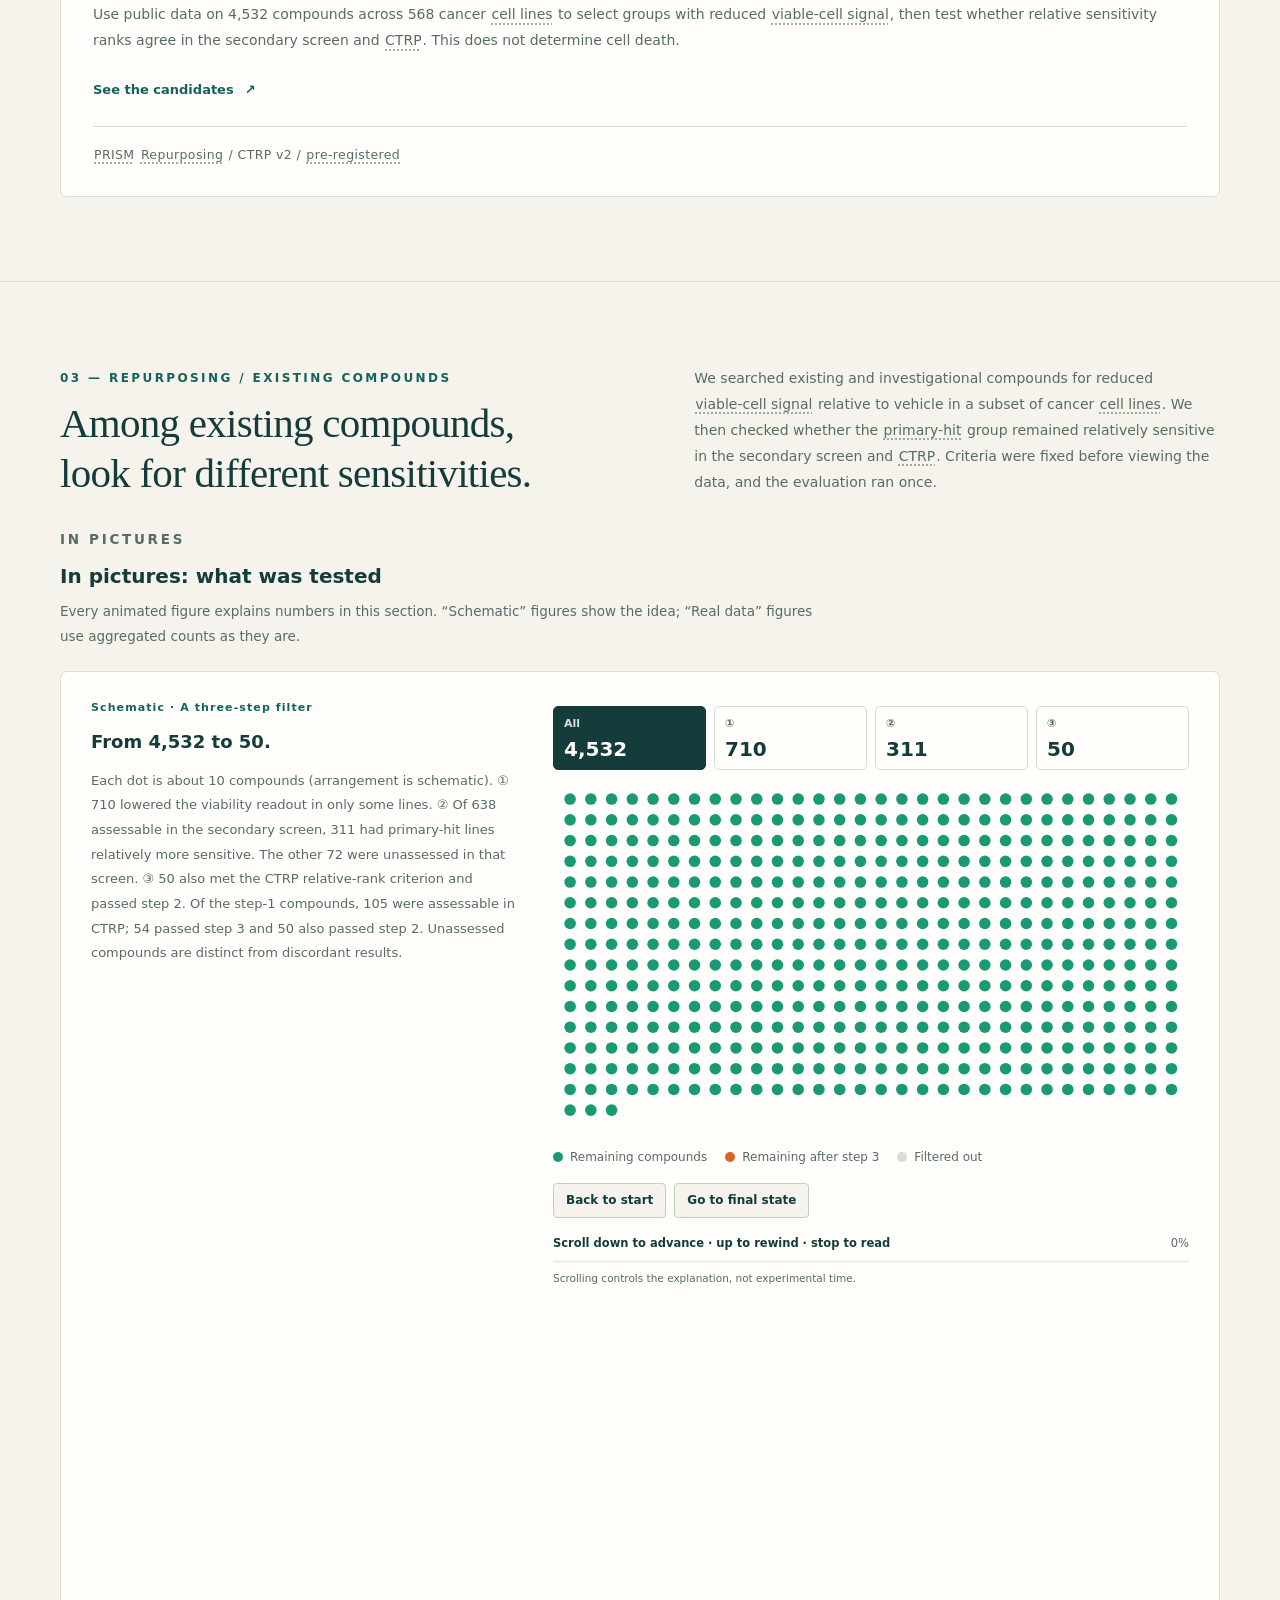
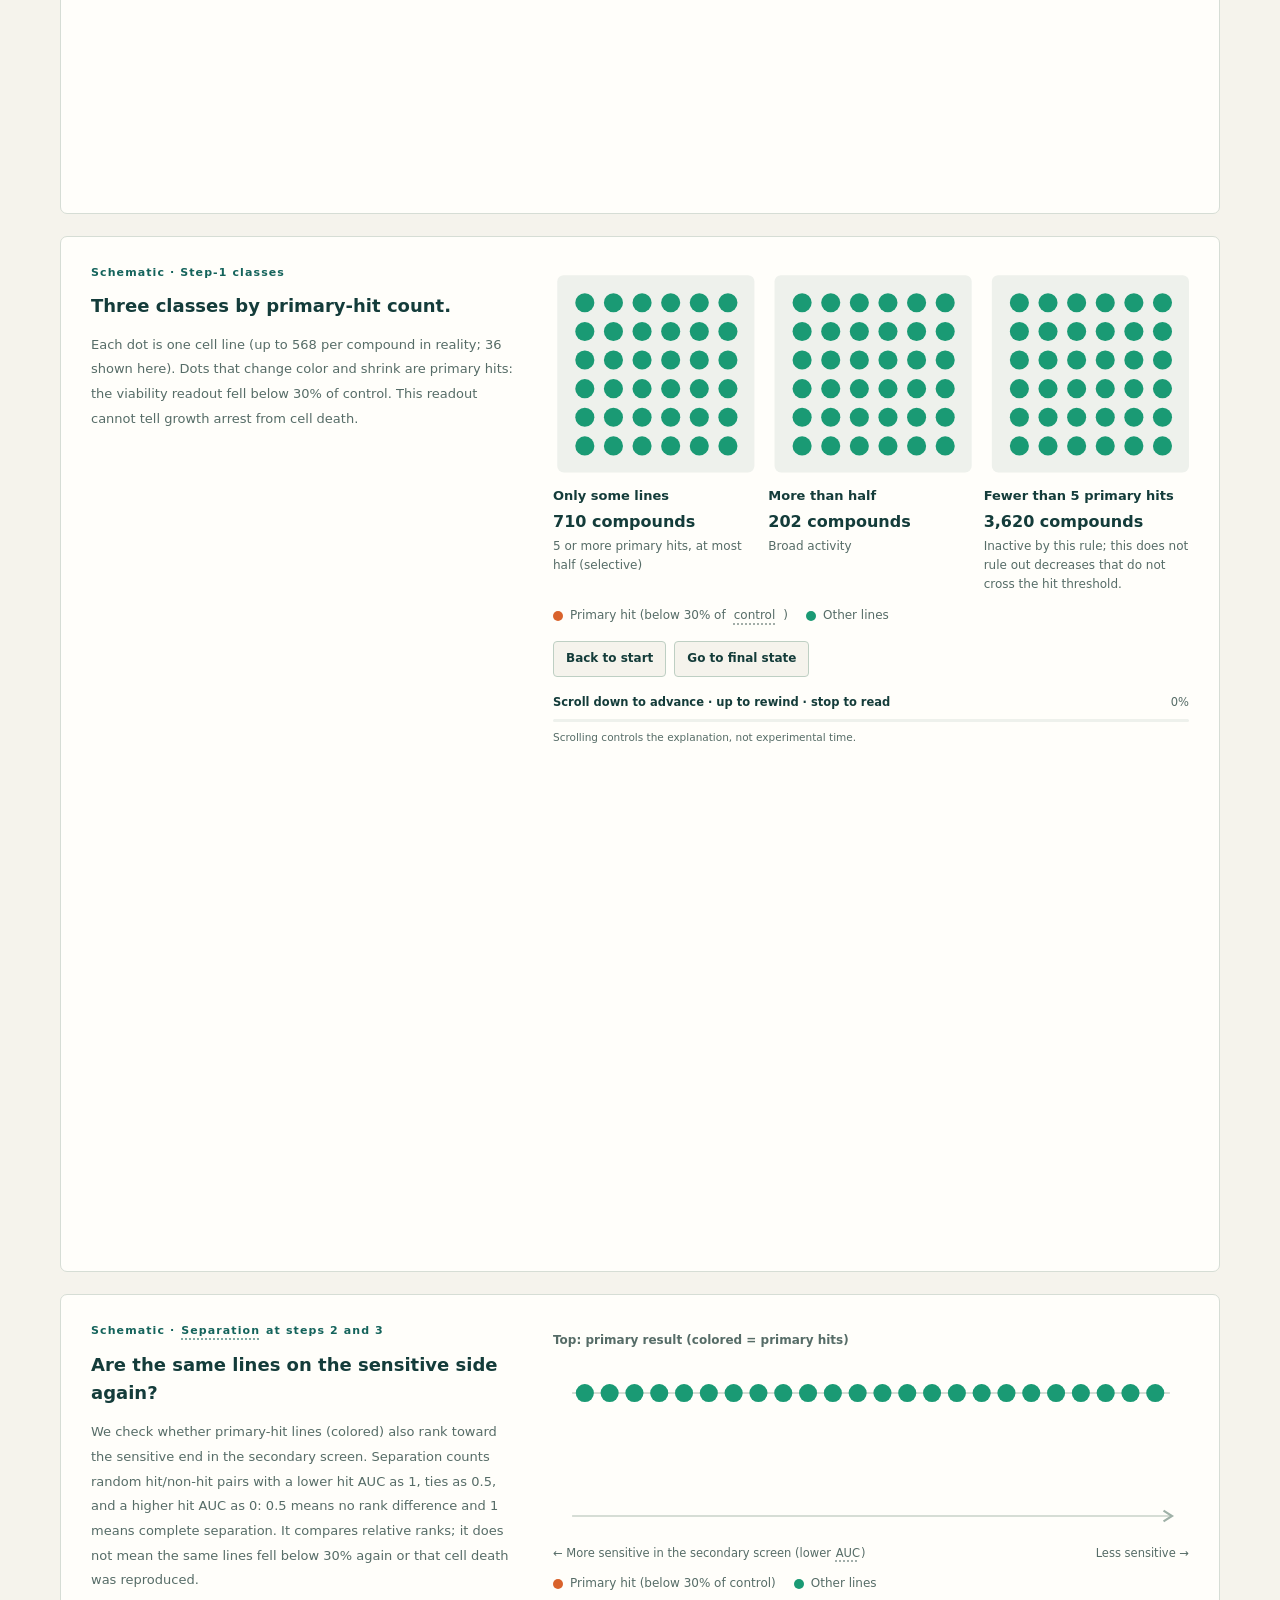
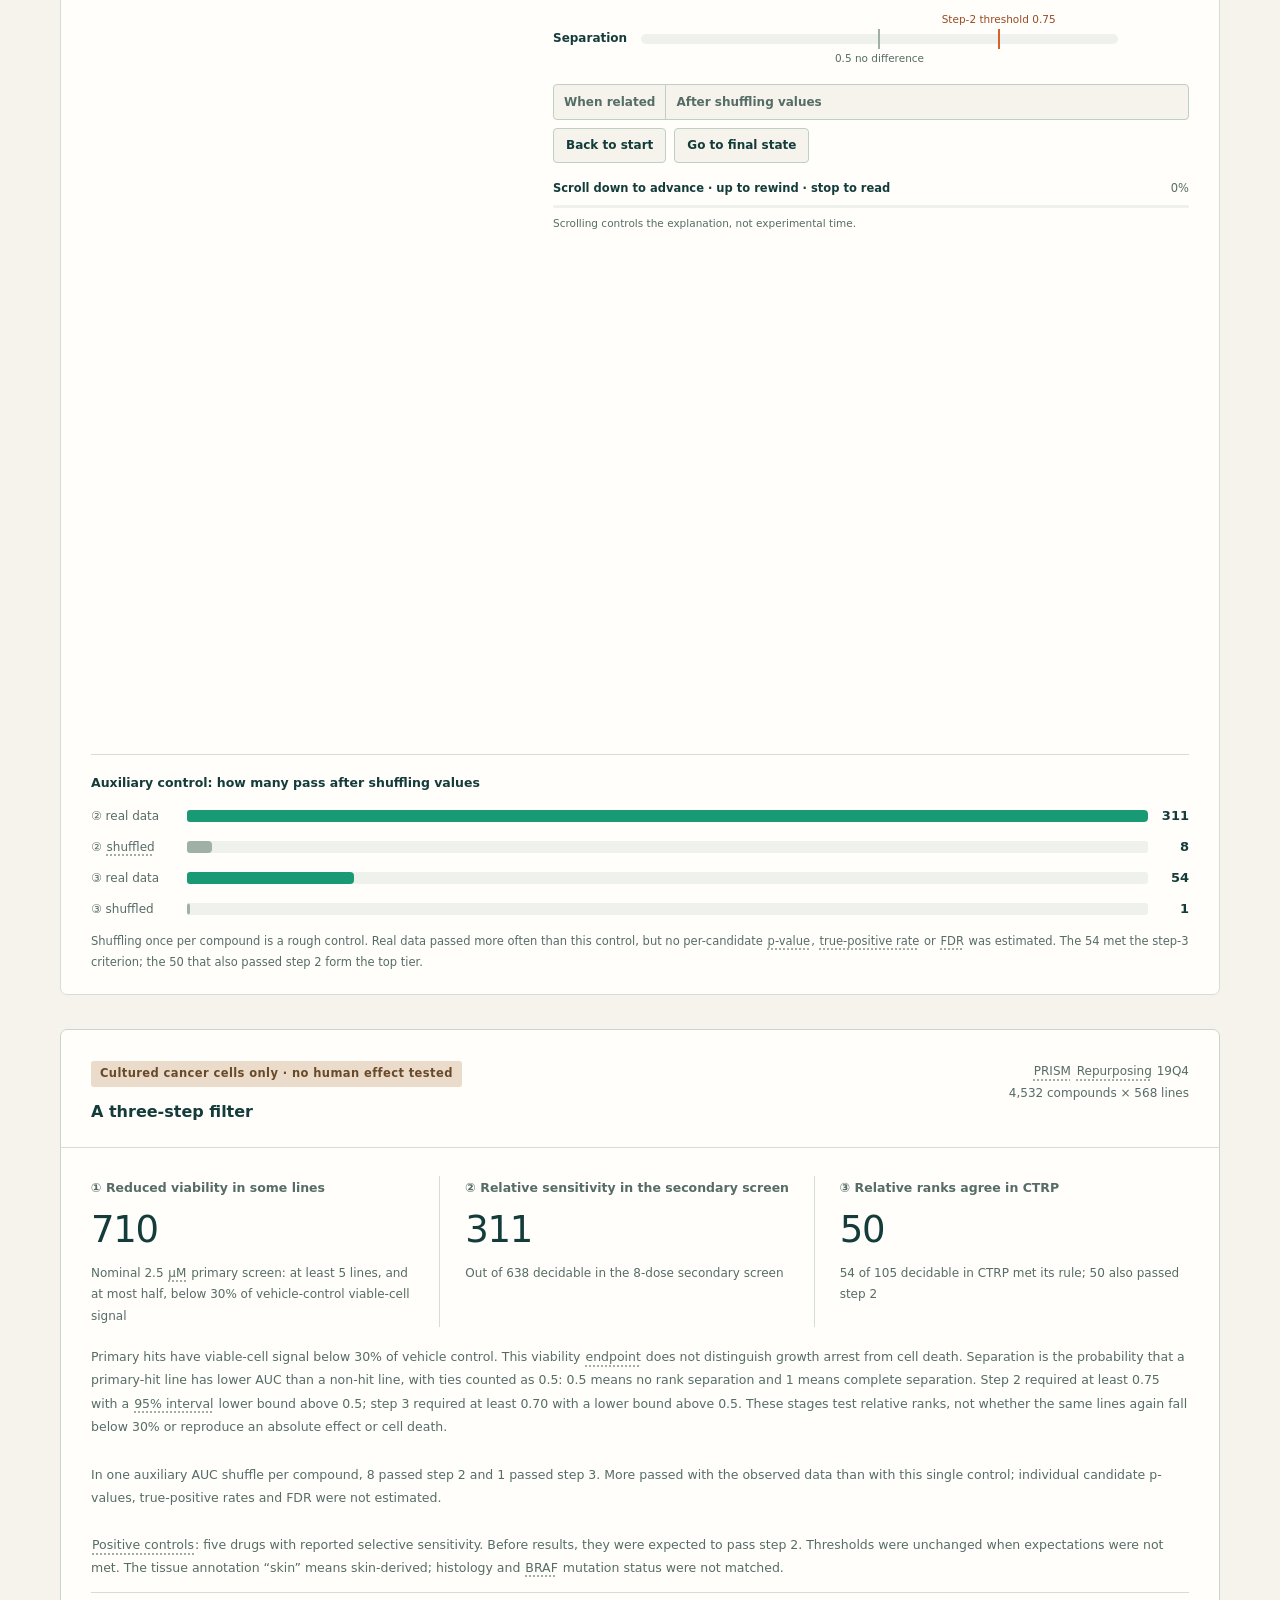
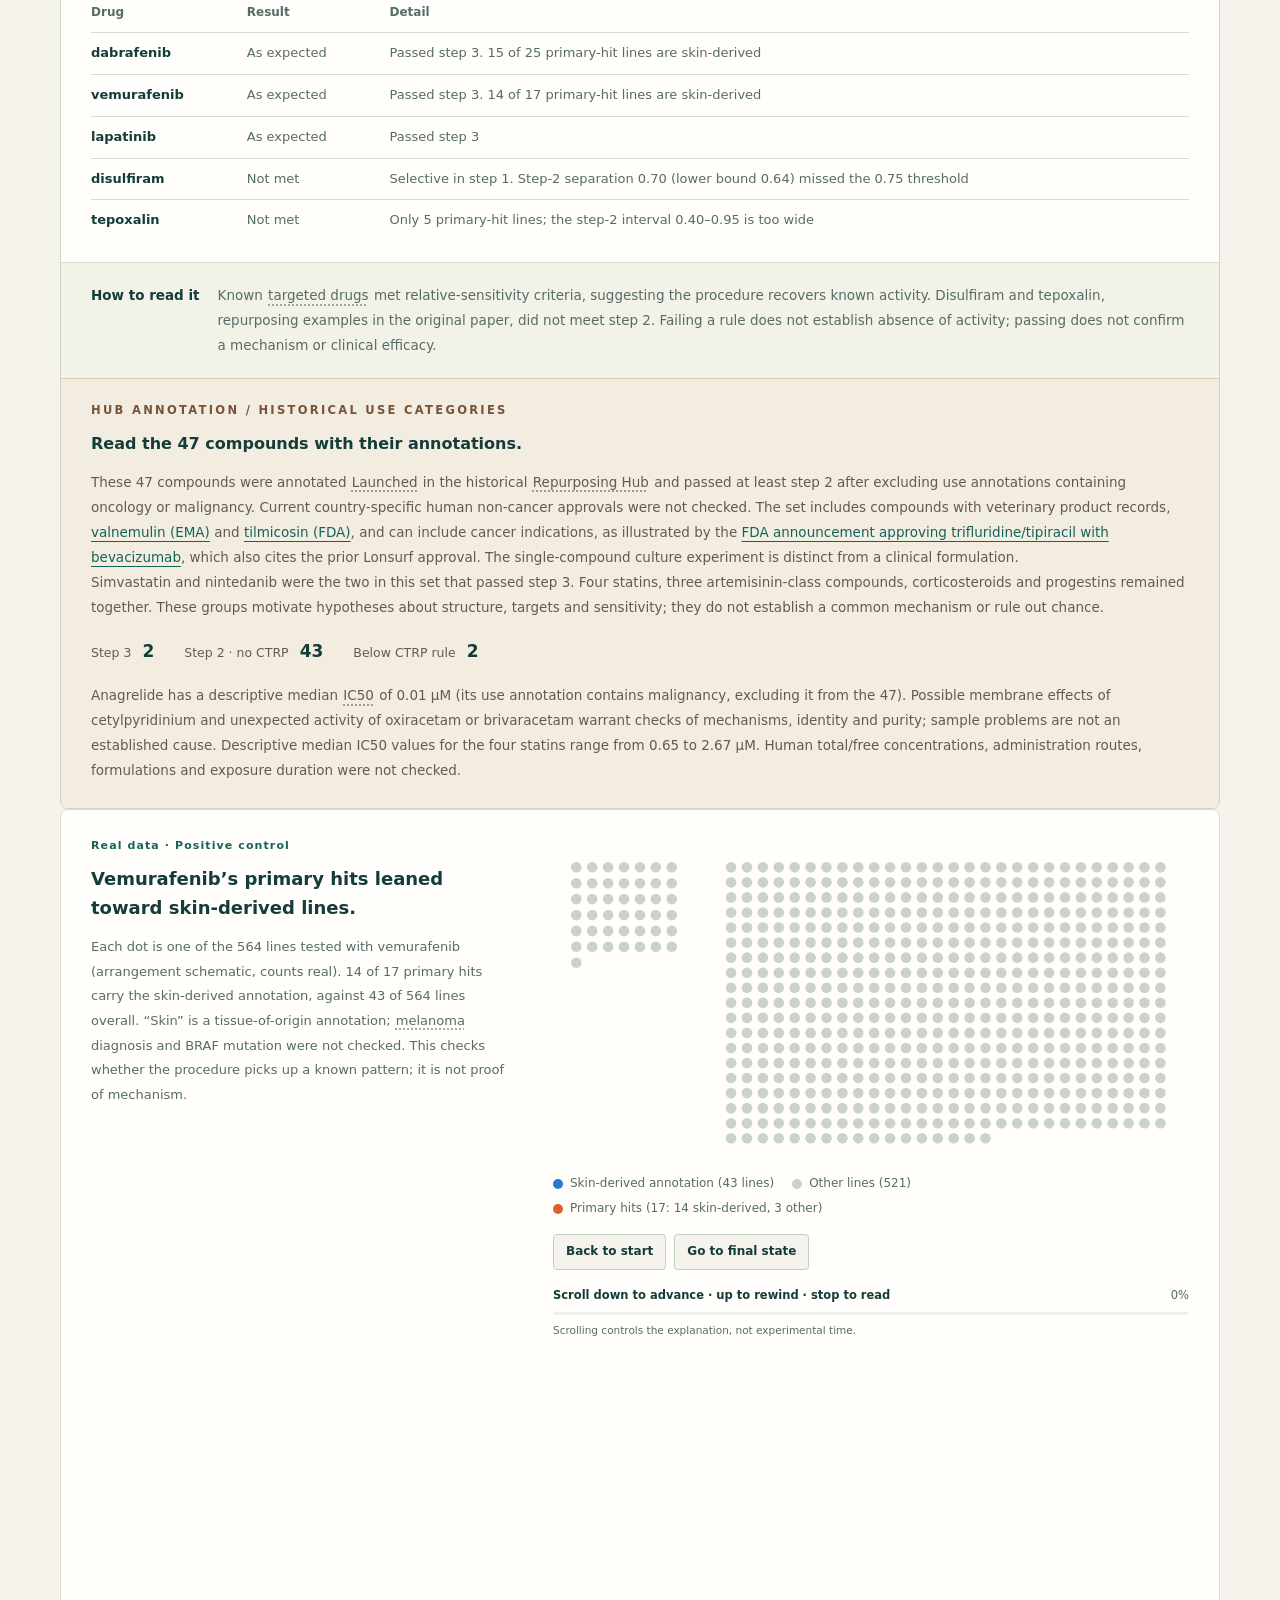
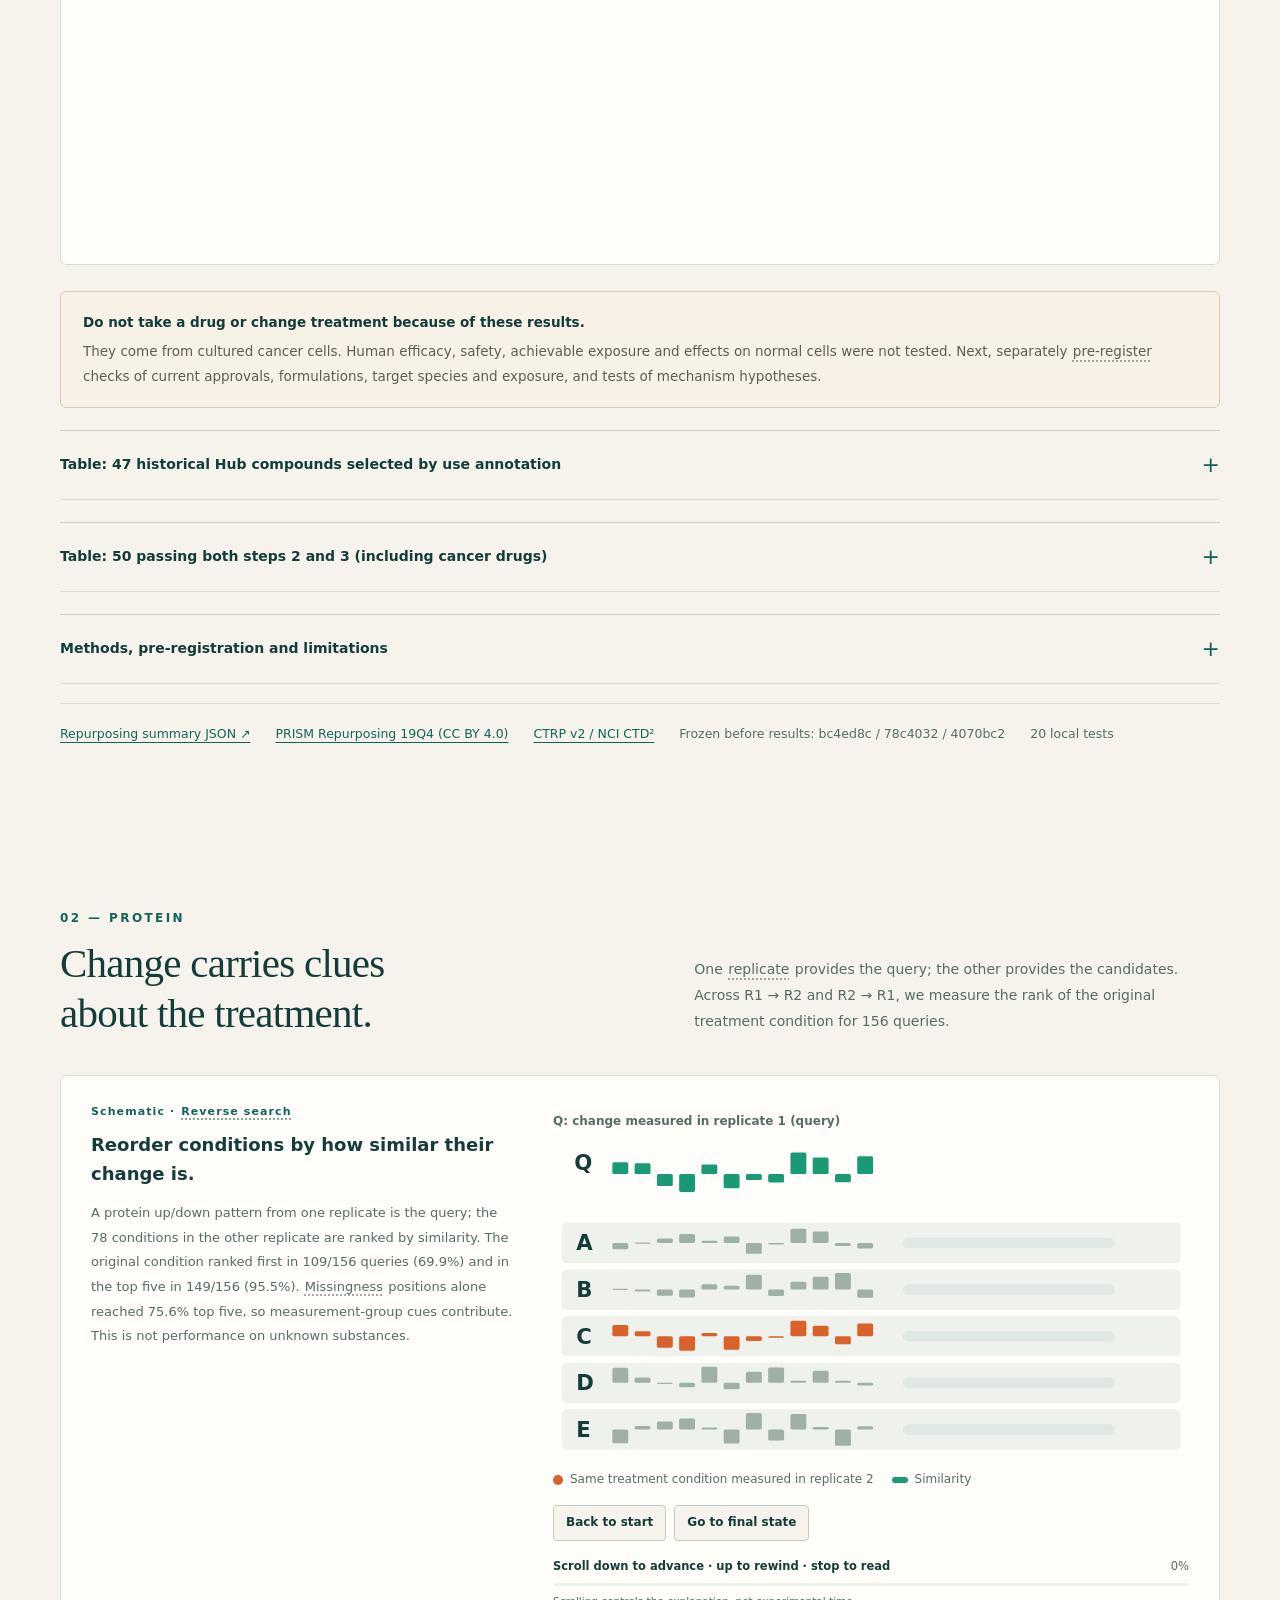
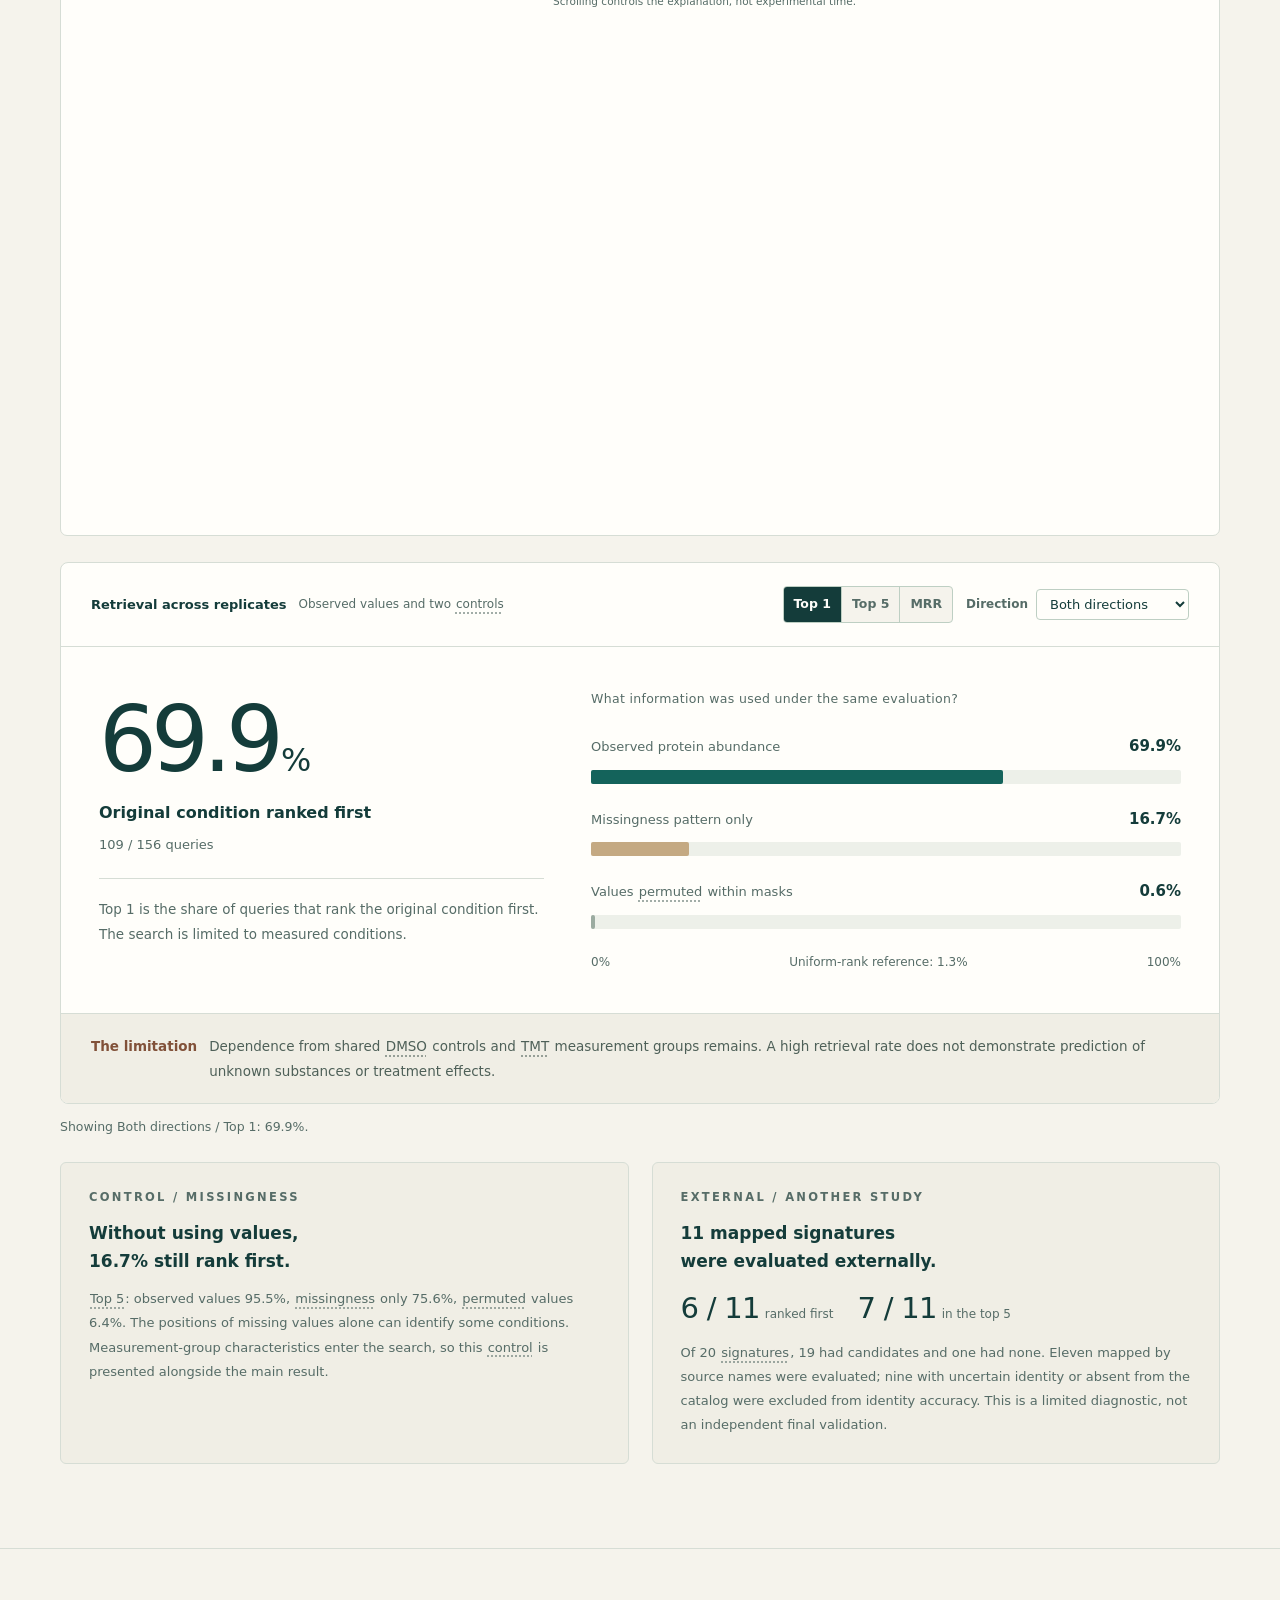
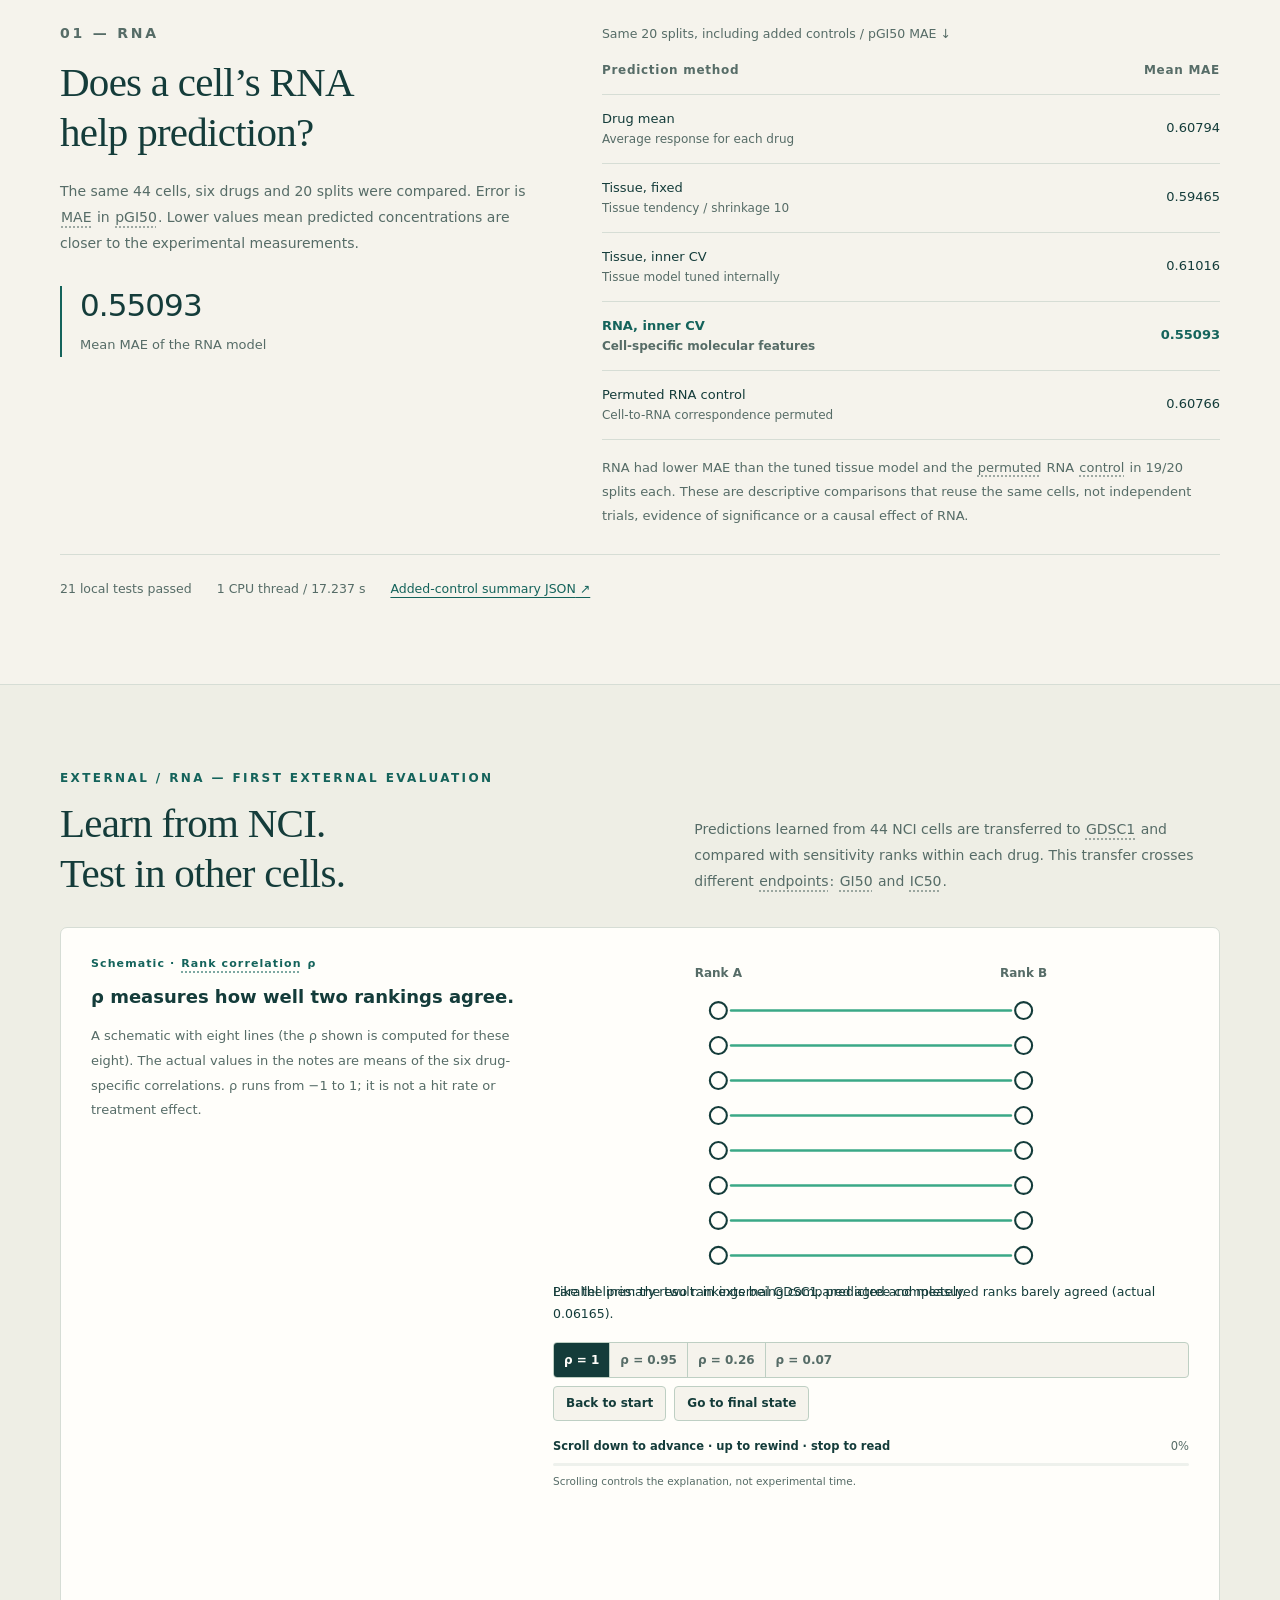
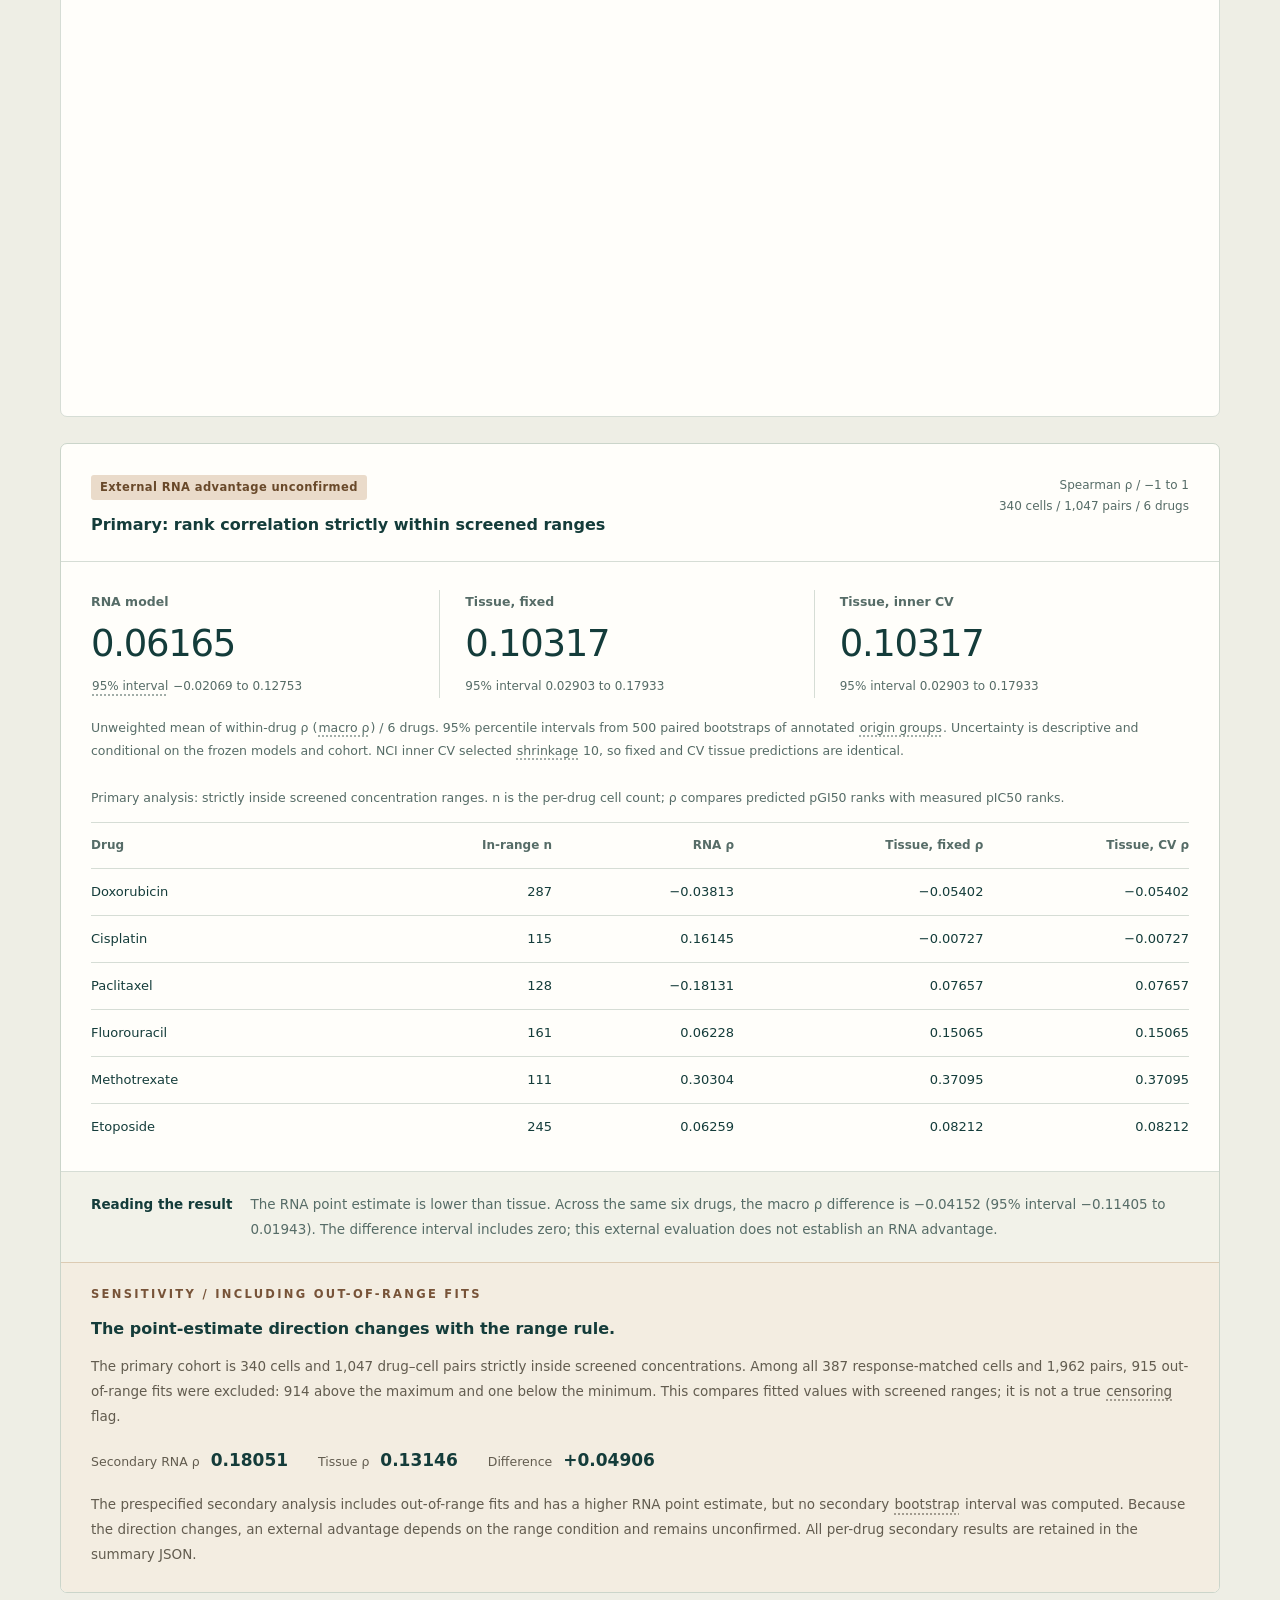
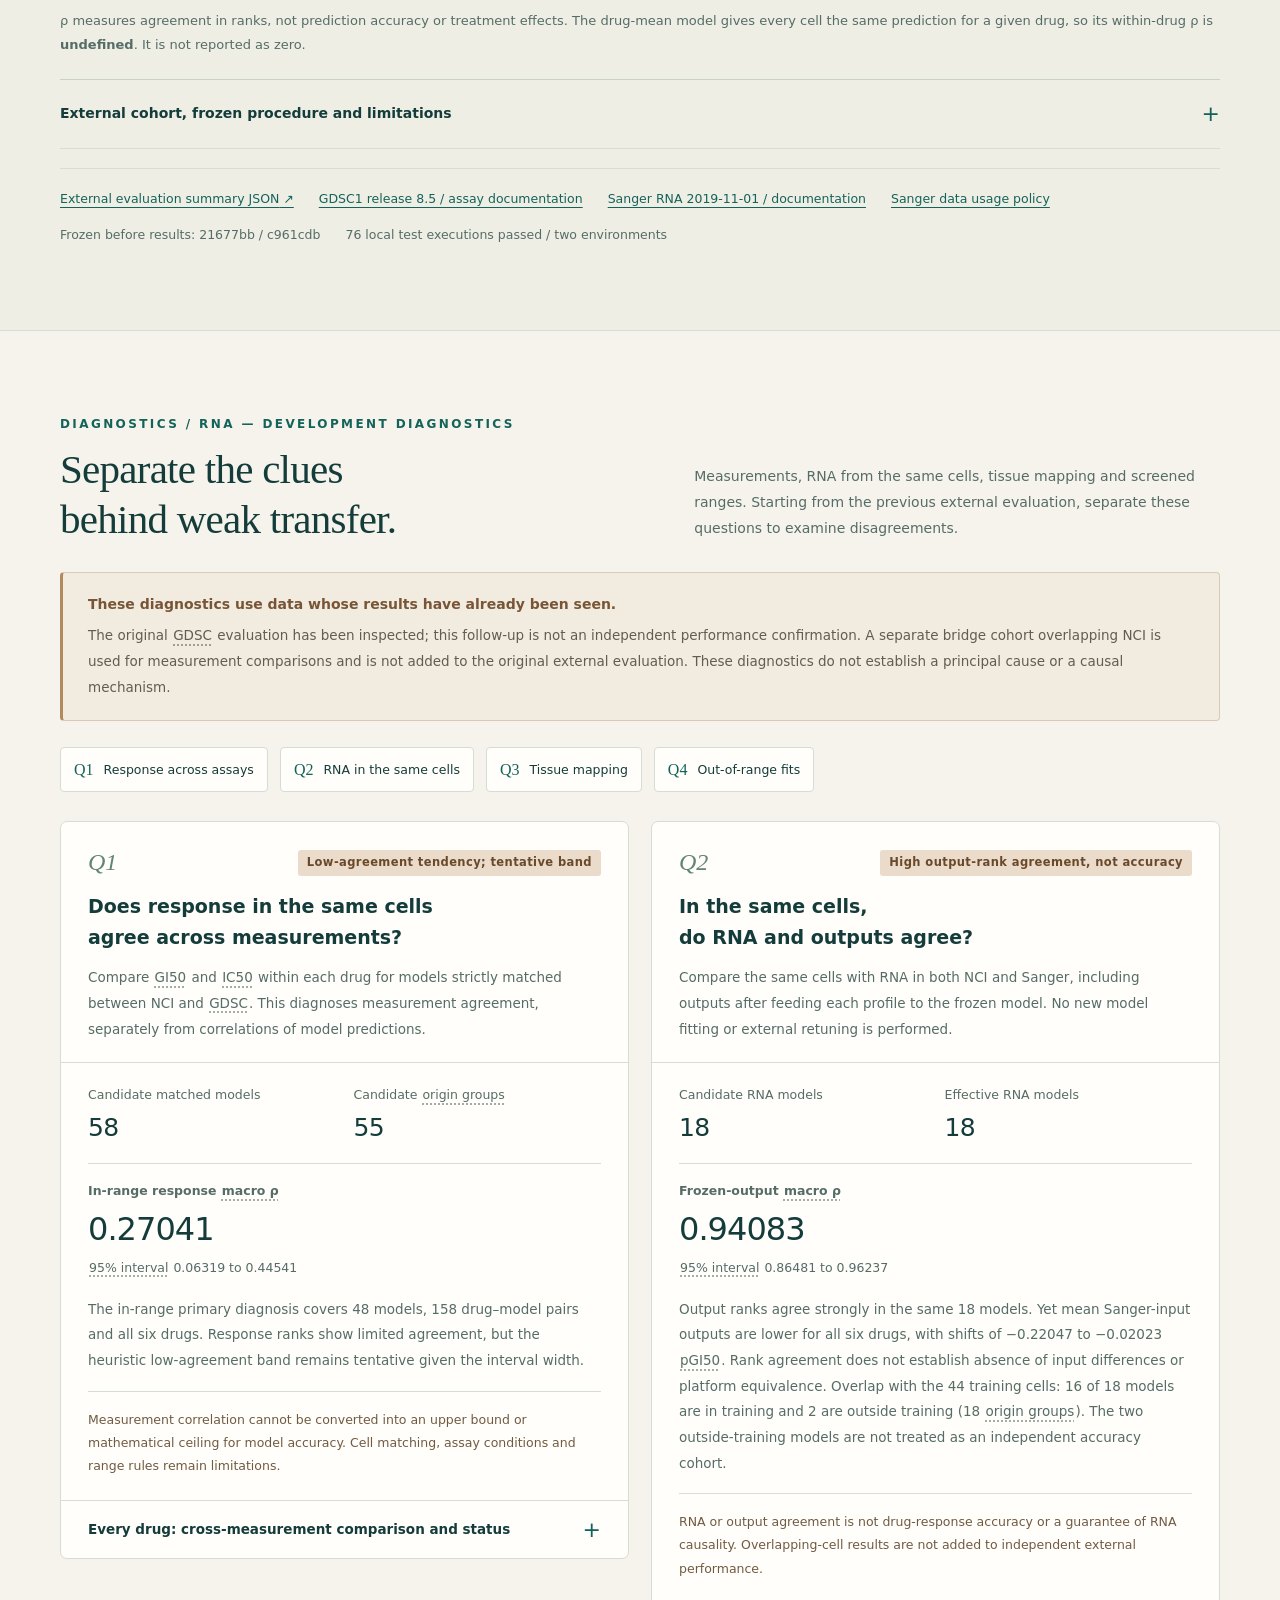
==== commit 0111dad5: "Add tap-to-explain glossary, light page motion and scroll performance fixes - glossary.js/css: first" ====
--- a/en.html
+++ b/en.html
@@ -15,8 +15,14 @@
 <link rel="alternate" hreflang="en" href="en.html">
 <link rel="stylesheet" href="site.css">
 <link rel="stylesheet" href="explain.css">
+<link rel="stylesheet" href="workflow.css">
+<link rel="stylesheet" href="motion.css">
+<link rel="stylesheet" href="glossary.css">
 <script src="site.js" defer></script>
 <script src="explain.js" defer></script>
+<script src="workflow.js" defer></script>
+<script src="motion.js" defer></script>
+<script src="glossary.js" defer></script>
 </head>
 <body>
 <a class="skip-link" href="#main">Skip to content</a>
@@ -227,6 +233,67 @@
   <section class="section" id="workflow" aria-labelledby="workflow-title">
     <div class="container">
       <div class="section-heading"><div><p class="eyebrow">CONNECTED WORKFLOW / EXPLORATORY INTEGRATION</p><h2 id="workflow-title">Connect a change<br>to its evidence.</h2></div><p>A research CLI now retrieves measured treatment conditions from a requested protein-abundance change and references existing PRISM and CTRP aggregates. Similarity and response evidence remain separate; response evidence does not change the retrieval order. This does not establish the efficacy of a new treatment candidate.</p></div>
+      <!-- Connected-workflow explanation: invented visuals; actual counts below. -->
+      <figure class="wf-story" id="workflow-animation" data-wf-story aria-labelledby="wf-title">
+        <div class="wf-intro"><div><h3 id="wf-title">What is MAEN doing?</h3><p>Read a change, find similar records, and keep the unanswered questions. All bars, arrows and conditions X/Y/Z are invented examples. Actual counts are shown separately below.</p></div><span class="wf-label">Schematic</span></div>
+        <div class="wf-track">
+          <div class="wf-board">
+            <nav class="wf-nav" aria-label="Jump to an explanation stage"><button type="button" data-wf-jump="0">① Change</button><button type="button" data-wf-jump="1">② Compare</button><button type="button" data-wf-jump="2">③ Add records</button><button type="button" data-wf-jump="3">④ Unknowns</button></nav>
+            <p class="wf-help"><strong>Down to advance · up to rewind · stop to read</strong><span>Scroll controls the explanation</span></p>
+            <div class="wf-progress" aria-hidden="true"><i></i></div>
+            <div class="wf-panels">
+              <section class="wf-pane" data-wf-pane="0" aria-labelledby="wf-step-1">
+                <span class="wf-step">01 / Which change is requested?</span><h4 id="wf-step-1">Choose what to increase or decrease</h4><p>Compare the current and requested states using the same measurement scale. Identify what should increase, decrease or stay the same.</p>
+                <ul class="wf-legend"><li><i class="wf-key" aria-hidden="true"></i>Current amount</li><li><i class="wf-key target" aria-hidden="true"></i>Requested amount</li></ul>
+                <div class="wf-amounts"><div class="wf-amount-row"><span class="wf-protein-letter">A</span><div class="wf-bar-pair" aria-hidden="true"><i class="wf-current" style="--wf-length:25%"></i><i class="wf-requested" style="--wf-length:75%" data-wf-ratio="0.3333333333333333"></i></div><span class="wf-change ">+ More</span></div><div class="wf-amount-row"><span class="wf-protein-letter">B</span><div class="wf-bar-pair" aria-hidden="true"><i class="wf-current" style="--wf-length:75%"></i><i class="wf-requested" style="--wf-length:25%" data-wf-ratio="3"></i></div><span class="wf-change ">− Less</span></div><div class="wf-amount-row"><span class="wf-protein-letter">C</span><div class="wf-bar-pair" aria-hidden="true"><i class="wf-current" style="--wf-length:50%"></i><i class="wf-requested" style="--wf-length:50%" data-wf-ratio="1"></i></div><span class="wf-change same">0 Same</span></div></div>
+                <ul class="wf-signature" aria-label="Requested change (schematic)"><li>A ↑</li><li class="wf-down">B ↓</li><li class="wf-flat">C →</li></ul>
+                <p class="wf-small">A/B/C are invented proteins on an arbitrary scale. The requested state is not necessarily a healthy state.</p>
+              </section>
+              <section class="wf-pane" data-wf-pane="1" aria-labelledby="wf-step-2">
+                <span class="wf-step">02 / Has a similar change been measured?</span><h4 id="wf-step-2">Find similar changes</h4><p>Compare protein-abundance changes with all 78 conditions measured in cultured MCF7 cancer cells 12 hours after treatment. The three examples below are invented to explain the method.</p>
+                <p class="wf-query-label">Requested change (schematic)</p><ul class="wf-signature"><li>A ↑</li><li class="wf-down">B ↓</li><li class="wf-flat">C →</li></ul>
+                <div class="wf-scan" aria-hidden="true"><i></i></div><ul class="wf-compare-list"><li class=""><strong>Condition X</strong><span class="wf-pattern"><small>A / B / C</small>↑ ↑ →</span></li><li class="wf-match"><strong>Condition Y</strong><span class="wf-pattern"><small>A / B / C</small>↑ ↓ →</span></li><li class=""><strong>Condition Z</strong><span class="wf-pattern"><small>A / B / C</small>↓ ↑ →</span></li></ul>
+                <p class="wf-small">This does not predict the changes caused by an unknown substance.</p>
+              </section>
+              <section class="wf-pane" data-wf-pane="2" aria-labelledby="wf-step-3">
+                <span class="wf-step">03 / Can another record be attached?</span><h4 id="wf-step-3">Attach records from other experiments</h4><p>Order conditions by pattern similarity first. Then attach existing drug-response records where source names correspond.</p>
+                <ol class="wf-rank-list" aria-label="Invented similarity order"><li class="wf-rank-card"><span class="wf-rank-number" aria-hidden="true">1</span><div><strong>Condition Y <span class="wf-pattern">↑ ↓ →</span></strong><span class="wf-ref ">Provisional record: name correspondence only</span></div></li><li class="wf-rank-card"><span class="wf-rank-number" aria-hidden="true">2</span><div><strong>Condition X <span class="wf-pattern">↑ ↑ →</span></strong><span class="wf-ref unknown">Correspondence unresolved: condition retained</span></div></li><li class="wf-rank-card"><span class="wf-rank-number" aria-hidden="true">3</span><div><strong>Condition Z <span class="wf-pattern">↓ ↑ →</span></strong><span class="wf-ref unknown">Correspondence unresolved: condition retained</span></div></li></ol>
+                <p class="wf-keep">Keep conditions without references. Attaching a record does not change the similarity order.</p><p class="wf-small">A shared name does not establish the same chemical structure, salt or sample.</p>
+              </section>
+              <section class="wf-pane" data-wf-pane="3" aria-labelledby="wf-step-4">
+                <span class="wf-step">04 / What is still unknown?</span><h4 id="wf-step-4">Keep unanswered questions visible</h4><p>Finding a similar measured pattern leaves several questions before the requested effect can be established.</p>
+                <ul class="wf-open-list"><li><div><strong>Is it the same substance?</strong><span>Check structure, salt and sample</span></div></li><li><div><strong>What happens in normal cells?</strong><span>Compare with cancer cells</span></div></li><li><div><strong>Can that exposure be reached?</strong><span>Check concentration and duration</span></div></li><li><div><strong>Does it hold in another study?</strong><span>Use independent data and experiments</span></div></li></ul><p class="wf-small">Unassessed items remain unassessed. This diagram does not demonstrate treatment efficacy or restoration of a healthy state.</p>
+              </section>
+            </div>
+          </div>
+        </div>
+        <figcaption class="wf-caption"><p>Scrolling controls the explanation, not experimental time.</p>
+          <div class="wf-facts"><h4>Actual counts from the connection demo</h4><p>A workflow check using a published, previously used 8-azaguanine signature (35 genes). These counts are separate from the invented bars and ranking above.</p>
+            <div class="wf-counts">
+              <div class="wf-count-axis"><h5>All 78 conditions: can they be scored?</h5><ul><li><strong>74</strong><span>Ranked</span></li><li><strong>4</strong><span>Unscoreable; reasons saved</span></li></ul></div>
+              <div class="wf-count-axis"><h5>The same 78: do source names correspond?</h5><ul><li><strong>30</strong><span>Provisional name correspondence</span></li><li><strong>48</strong><span>Unresolved; retained</span></li></ul></div>
+            </div><p>These are two classifications of the same 78 conditions, not a filter from 74 to 30. Conditions without references and unscoreable conditions are all retained.</p>
+            <details><summary>How to read these counts</summary><p>Of the 74 ranked conditions, 29 have name correspondence and 45 are unresolved. Of the 4 unscoreable conditions, 1 has name correspondence and 3 are unresolved. Name correspondence does not establish chemical identity. Response references use different cells, doses and durations and do not establish treatment efficacy. The RNA model is not a candidate gate because its external advantage was not confirmed.</p></details>
+          </div><p><a href="data/pipeline-summary.json">Connection demo counts and provenance (JSON)</a></p>
+        </figcaption>
+      </figure>
+      <aside class="wf-audit" id="everyday-next" aria-labelledby="everyday-next-title">
+        <h3 id="everyday-next-title">RNA lookup for everyday constituents · 21 October 2026</h3>
+        <p>The initial source audit found 821 RNA signature metadata rows across two releases for five reference-matched constituents among eight fixed examples. These are not counts of independent experiments or effects.</p>
+        <p>The follow-up imports 978 directly measured landmark genes from 339 signatures for five constituents in GSE70138. A separate local research CLI compares RNA changes; the new page records a descriptive 210-query comparison across doses within the same study. The website does not accept inputs or run searches.</p>
+        <p>Measurement-group labels alone can identify the same constituent in all 210/210 queries. This panel cannot separate RNA-response similarity from measurement-group clues and does not establish independent performance. No healthy-state target is defined; food benefit remains unvalidated, and the RNA lookup is not connected to the old protein search.</p>
+        <p><a class="text-link" href="rna-en.html">Read the RNA lookup scope and diagnostic<span aria-hidden="true"> →</span></a></p>
+        <p><a class="text-link" href="everyday-en.html">Eight-reference source audit and scroll explanation<span aria-hidden="true"> →</span></a></p>
+      </aside>
+      <aside class="wf-audit" id="workflow-next-check" aria-labelledby="wf-audit-title">
+        <h3 id="wf-audit-title">The next checks · 15 October 2026</h3>
+        <p>We checked substance references and measurement conditions before extending retrieval to another study. When comparison requirements are unresolved, we record the missing information before numerical analysis. <strong>No new independent retrieval result has been produced.</strong></p>
+        <details><summary>What the audit found, and what is needed next</summary>
+          <ul><li>Public lapatinib reference structures agree. The old experiment lacks source-substance identifiers, so existing name correspondences have not been upgraded to confirmed substance identity.</li><li>For BRP, biological replicates and reinjections can now be distinguished. Matrix normalization and sample-loading correction remain unconfirmed, and no contemporaneous 12-hour control was found. No numerical retrieval was run.</li><li>The separate decryptE study has 16 case-insensitive exact name overlaps with the old catalog and processed files for individual drugs. It measured Jurkat cells at 18 hours, differing from the old MCF7 catalog at 12 hours. Sample mapping and replicate checks remain incomplete.</li><li>The KSR1 study provides a normalized protein-ratio column for drug alone. Control timing, handling and biological replicate count remain unclear, so its numerical data have not been analyzed either.</li></ul>
+          <p>Next, resolve control, sample-mapping and normalization records, then fix eligible conditions and methods before viewing outcomes. The connection-demo counts and ranks, and all existing evaluation results, remain unchanged.</p>
+          <p>Primary sources: <a href="https://pmc.ncbi.nlm.nih.gov/articles/PMC10392136/">BRP</a> · <a href="https://pmc.ncbi.nlm.nih.gov/articles/PMC11919725/">decryptE</a> · <a href="https://pmc.ncbi.nlm.nih.gov/articles/PMC4452580/">KSR1 study</a> · <a href="https://pubchem.ncbi.nlm.nih.gov/compound/208908">lapatinib reference structure</a></p>
+        </details>
+      </aside>
       <ol class="roadmap-grid">
         <li class="roadmap-step"><span class="step-number">01</span><span class="pill">Define the input</span><h3>Subtract current from target</h3><p>Use protein profiles declared to share an assay, normalization and units. Compute target minus current on measured genes shared by both profiles, without zero-filling missing values. A target is not a validated healthy state.</p></li>
         <li class="roadmap-step"><span class="step-number">02</span><span class="pill">Keep all 78 conditions</span><h3>Retrieve known changes</h3><p>Rank similar or opposite changes in the existing MCF7, 12-hour catalog. Preserve source doses and unscoreable conditions with reasons. Changes caused by unknown substances are not predicted.</p></li>
--- a/site.css
+++ b/site.css
@@ -14,7 +14,7 @@
 .container{width:min(1160px,calc(100% - 80px));margin-inline:auto}
 .skip-link{position:fixed;top:8px;left:16px;transform:translateY(-180%);z-index:100;background:var(--surface);padding:9px 18px;border:2px solid var(--teal)}
 .skip-link:focus{transform:none}
-.site-header{position:sticky;top:0;z-index:20;background:rgba(245,243,236,.96);border-bottom:1px solid var(--line);backdrop-filter:blur(12px)}
+.site-header{position:sticky;top:0;z-index:20;background:rgba(245,243,236,.96);border-bottom:1px solid var(--line)}
 .header-inner{min-height:78px;display:flex;align-items:center;gap:36px}
 .brand{display:flex;align-items:center;gap:10px;text-decoration:none;color:var(--ink);font-size:22px;font-weight:800;letter-spacing:.12em;flex-shrink:0}
 .brand img{width:30px;height:30px}
--- a/workflow.css
+++ b/workflow.css
@@ -0,0 +1,98 @@
+/* A reversible explanation. All four panels are readable without JavaScript. */
+.wf-story{--wf-green:#14635b;--wf-warm:#a35235;--wf-soft:#e4eee7;--wf-faint:#f2f3ed;margin:0 0 32px;border:1px solid var(--line);border-radius:8px;background:var(--surface);padding:26px;min-width:0}
+.wf-intro{display:flex;justify-content:space-between;align-items:start;gap:18px;margin-bottom:18px}
+.wf-intro h3{font-size:21px;line-height:1.5;margin:0 0 7px;font-weight:650}
+.wf-intro p{font-size:13px;line-height:1.8;margin:0;color:var(--muted)}
+.wf-label{display:inline-block;flex-shrink:0;border:1px solid #a4b8ac;border-radius:3px;padding:3px 8px;font-size:11px;font-weight:700;line-height:1.6;color:var(--wf-green)}
+.wf-track{position:relative;min-width:0}
+.wf-board{background:var(--surface);min-width:0}
+.wf-nav{display:none;grid-template-columns:repeat(4,minmax(0,1fr));gap:5px;margin-bottom:13px}
+.wf-nav button{background:var(--wf-faint);border:1px solid #bacac0;border-radius:4px;padding:8px 5px;color:var(--ink);font:600 12px/1.5 var(--sans);min-width:0;overflow-wrap:anywhere}
+.wf-nav button[aria-current="step"]{background:var(--wf-green);border-color:var(--wf-green);color:#fffefa}
+.wf-nav button:focus-visible{outline:3px solid var(--wf-warm);outline-offset:3px}
+.wf-help{display:none;justify-content:space-between;gap:12px;font-size:12px;line-height:1.6;color:var(--muted);margin:0 0 9px}
+.wf-help strong{color:var(--ink);font-weight:650}
+.wf-progress{display:none;height:3px;background:var(--wf-soft);margin-bottom:15px;overflow:hidden}
+.wf-progress i{display:block;height:100%;width:100%;background:var(--wf-green);transform-origin:left center}
+.wf-panels{display:grid;grid-template-columns:repeat(2,minmax(0,1fr));gap:16px;min-width:0}
+.wf-pane{min-width:0;border:1px solid var(--line);border-radius:6px;background:var(--wf-faint);padding:20px}
+.wf-pane h4{font-size:20px;line-height:1.5;font-weight:650;margin:0 0 7px}
+.wf-step{display:block;font-size:11px;font-weight:750;letter-spacing:.06em;color:var(--wf-green);margin-bottom:7px}
+.wf-pane p{font-size:13px;line-height:1.8;color:var(--muted);margin:0 0 13px}
+.wf-pane p:last-child{margin-bottom:0}
+.wf-story .wf-small{font-size:12px;line-height:1.75}
+.wf-legend{display:flex;flex-wrap:wrap;gap:5px 15px;list-style:none;padding:0;margin:13px 0 10px;font-size:12px;line-height:1.6}
+.wf-legend li{display:flex;align-items:center;gap:6px}
+.wf-key{display:inline-block;width:17px;height:8px;background:var(--wf-green);border:1px solid var(--wf-green)}
+.wf-key.target{background:var(--wf-warm);border-color:var(--wf-warm);height:5px}
+.wf-amounts{display:grid;gap:12px;margin-bottom:15px}
+.wf-amount-row{display:grid;grid-template-columns:1.5em minmax(0,1fr) 4.3em;gap:10px;align-items:center}
+.wf-protein-letter{font-size:15px;font-weight:750;line-height:1.4}
+.wf-bar-pair{display:grid;gap:5px;background:repeating-linear-gradient(90deg,transparent 0,transparent calc(25% - 1px),#d9e2d9 calc(25% - 1px),#d9e2d9 25%);padding:5px 0;min-width:0}
+.wf-current,.wf-requested{display:block;width:var(--wf-length);height:9px;background:var(--wf-green);transform-origin:left center}
+.wf-requested{height:6px;background:var(--wf-warm)}
+.wf-change{font-size:12px;font-weight:750;line-height:1.4;text-align:center;color:var(--wf-warm)}
+.wf-change.same{color:var(--ink)}
+.wf-signature{display:flex;flex-wrap:wrap;gap:7px;margin:12px 0 14px;list-style:none;padding:0}
+.wf-signature li{font-size:15px;font-weight:700;line-height:1.4;border:1px solid #9fb7a9;background:var(--surface);border-radius:4px;padding:8px 12px;white-space:nowrap}
+.wf-signature .wf-down{border-style:dashed}
+.wf-signature .wf-flat{border-style:double;border-width:3px;padding:6px 10px}
+.wf-query-label{font-size:12px;font-weight:700;margin:0 0 6px!important;color:var(--ink)!important}
+.wf-compare-list{display:grid;gap:9px;list-style:none;padding:0;margin:0 0 13px}
+.wf-compare-list li{display:flex;justify-content:space-between;gap:12px;align-items:center;min-width:0;padding:10px 12px;border:1px solid #b6c8bc;border-radius:4px;background:var(--surface)}
+.wf-compare-list strong{font-size:13px;line-height:1.5;white-space:nowrap}
+.wf-pattern{font-size:15px;line-height:1.5;font-weight:700;letter-spacing:.08em;white-space:nowrap}
+.wf-pattern small{font:500 11px/1.5 var(--sans);letter-spacing:0;margin-right:9px}
+.wf-compare-list .wf-match{border:2px solid var(--wf-green);padding:9px 11px;background:#e4eee7}
+.wf-scan{height:4px;margin:-3px 0 12px;background:#d7e3da;overflow:hidden}
+.wf-scan i{display:block;width:100%;height:100%;background:var(--wf-green);transform-origin:left center}
+.wf-rank-list{list-style:none;padding:0;margin:14px 0;display:grid;grid-auto-rows:1fr;gap:10px}
+.wf-rank-card{display:grid;grid-template-columns:1.5em minmax(0,1fr);align-items:start;gap:9px;border:1px solid #b6c8bc;border-radius:4px;background:var(--surface);padding:11px;min-width:0;position:relative}
+.wf-rank-card:first-child{border:2px solid var(--wf-green);padding:10px}
+.wf-rank-number{font-size:17px;line-height:1.5;font-weight:750;color:var(--wf-green)}
+.wf-rank-card strong{display:block;font-size:14px;line-height:1.5;margin-bottom:4px}
+.wf-ref{display:block;font-size:12px;line-height:1.65;color:var(--wf-green);font-weight:650}
+.wf-ref.unknown{color:var(--wf-warm)}
+.wf-ref::before{content:"▣ ";font-size:14px}
+.wf-ref.unknown::before{content:"? ";font-size:14px}
+.wf-keep{font-size:12px!important;font-weight:700;color:var(--ink)!important;border-left:3px solid var(--wf-warm);padding-left:10px}
+.wf-open-list{list-style:none;margin:14px 0;padding:0;display:grid;gap:9px}
+.wf-open-list li{display:flex;gap:10px;align-items:start;border:1px dashed #a88b72;background:var(--surface);padding:10px 12px;border-radius:4px;font-size:13px;line-height:1.6}
+.wf-open-list li::before{content:"?";display:inline-grid;place-items:center;width:22px;height:22px;border:1px solid var(--wf-warm);color:var(--wf-warm);font-weight:750;line-height:1;flex-shrink:0}
+.wf-open-list strong{display:block;color:var(--ink)}
+.wf-open-list span{color:var(--muted)}
+.wf-caption{font-size:12px;line-height:1.85;color:var(--muted);margin-top:18px}
+.wf-caption>p{margin:0 0 10px}
+.wf-caption>p:last-child{margin-bottom:0}
+.wf-facts{margin:22px 0 13px;border-top:1px solid var(--line);padding-top:18px}
+.wf-facts h4{font-size:15px;line-height:1.6;margin:0 0 6px;font-weight:700;color:var(--ink)}
+.wf-facts>p{margin:0 0 12px}
+.wf-counts{display:grid;grid-template-columns:repeat(2,minmax(0,1fr));gap:12px;margin-bottom:12px}
+.wf-count-axis{background:var(--wf-faint);border:1px solid var(--line);border-radius:5px;padding:13px 15px;min-width:0}
+.wf-count-axis h5{font-size:12px;line-height:1.6;margin:0 0 8px;color:var(--ink)}
+.wf-count-axis ul{list-style:none;margin:0;padding:0;display:grid;gap:7px}
+.wf-count-axis li{display:flex;gap:10px;align-items:baseline;font-size:12px;line-height:1.6}
+.wf-count-axis strong{font-size:22px;line-height:1.3;font-weight:650;color:var(--ink);min-width:2ch;font-variant-numeric:tabular-nums}
+.wf-story details{font-size:12px;line-height:1.85}
+.wf-story details p{margin:10px 0 0;color:var(--muted)}
+.wf-scroll .wf-nav,.wf-scroll .wf-help{display:flex}
+.wf-scroll .wf-nav{display:grid}
+.wf-scroll .wf-progress{display:block}
+.wf-scroll .wf-panels{grid-template-columns:minmax(0,1fr);gap:0}
+.wf-scroll .wf-pane{grid-area:1/1;visibility:hidden}
+.wf-scroll .wf-pane[data-wf-visible="true"]{visibility:visible}
+.wf-scroll .wf-board{padding-block:8px}
+.wf-track[data-wf-pinned="true"] .wf-board{position:sticky;top:var(--wf-pin-top)}
+.wf-scroll .wf-flow .wf-panels{gap:18px}
+.wf-scroll .wf-flow .wf-pane{grid-area:auto;visibility:visible}
+.wf-story,.wf-story *{animation:none!important;transition:none!important}
+@media(max-width:900px){.wf-story{padding:22px}.wf-pane{padding:18px}.wf-intro h3{font-size:19px}}
+@media(max-width:600px){.wf-story{padding:16px}.wf-intro{display:block}.wf-label{margin-top:11px}.wf-intro h3{font-size:18px}.wf-panels,.wf-counts{grid-template-columns:minmax(0,1fr)}.wf-pane{padding:15px}.wf-pane h4{font-size:18px}.wf-nav button{font-size:11px;padding:8px 3px}.wf-help{font-size:11px}.wf-help span{display:none}.wf-amount-row{gap:7px;grid-template-columns:1.2em minmax(0,1fr) 3.8em}.wf-pattern{font-size:14px;letter-spacing:.04em}.wf-pattern small{display:none}.wf-compare-list li{padding:9px}.wf-compare-list .wf-match{padding:8px}.wf-signature li{padding:7px 10px}.wf-signature .wf-flat{padding:5px 8px}.wf-open-list li{padding:9px}.wf-count-axis{padding:12px 14px}}
+@media(prefers-reduced-motion:reduce){.wf-story .wf-track{height:auto!important}.wf-story .wf-board{position:static!important}.wf-story .wf-nav,.wf-story .wf-help,.wf-story .wf-progress{display:none!important}.wf-story .wf-panels{display:grid;grid-template-columns:minmax(0,1fr);gap:16px}.wf-story .wf-pane{grid-area:auto;visibility:visible!important}.wf-story .wf-requested,.wf-story .wf-rank-card,.wf-story .wf-ref,.wf-story .wf-scan i{transform:none!important;opacity:1!important}}
+@media print{.wf-story{padding:16px}.wf-story .wf-track{height:auto!important}.wf-story .wf-board{position:static!important}.wf-story .wf-nav,.wf-story .wf-help,.wf-story .wf-progress{display:none!important}.wf-story .wf-panels{grid-template-columns:minmax(0,1fr);gap:14px}.wf-story .wf-pane{grid-area:auto;visibility:visible!important;break-inside:avoid}.wf-story .wf-requested,.wf-story .wf-rank-card,.wf-story .wf-ref,.wf-story .wf-scan i{transform:none!important;opacity:1!important}.wf-counts{grid-template-columns:minmax(0,1fr)}}
+
+/* New readiness note is scoped separately from legacy flex result notes. */
+.wf-audit{padding:22px;margin:0 0 30px;border:1px solid var(--line);border-radius:6px;background:#f0eee5;min-width:0;overflow-wrap:anywhere;font-size:13px;line-height:1.9;color:var(--muted)}
+.wf-audit h3{margin:0 0 10px;font-size:18px;line-height:1.6;color:var(--ink)}
+.wf-audit p{margin:0 0 12px}.wf-audit p:last-child{margin-bottom:0}.wf-audit strong{color:var(--ink);white-space:normal}.wf-audit li{margin-bottom:9px}.wf-audit summary{font-size:13px}
+@media(max-width:600px){.wf-audit{padding:17px}.wf-audit h3{font-size:16px}.wf-audit ul{padding-left:1.4em}}
--- a/motion.css
+++ b/motion.css
@@ -0,0 +1,21 @@
+/* Page motion added by motion.js. Without the script nothing here hides content. */
+.mo-progress{position:fixed;z-index:40;top:0;left:0;right:0;height:3px;pointer-events:none}
+.mo-progress i{display:block;height:100%;background:linear-gradient(90deg,#1a9a74,#2a78d6);transform:scaleX(0);transform-origin:left center}
+
+/* Off-screen hero drawing does not need to keep animating. */
+.hero.mo-paused,.hero.mo-paused *,.hero.mo-paused::before,.hero.mo-paused::after,
+.hero.mo-paused-tab,.hero.mo-paused-tab *,.hero.mo-paused-tab::before,.hero.mo-paused-tab::after{animation-play-state:paused!important}
+
+/* Current section in the top navigation. */
+.nav-links a{position:relative}
+.nav-links a::after{content:"";position:absolute;left:0;right:0;bottom:-6px;height:2px;border-radius:2px;background:currentColor;transform:scaleX(0);transform-origin:left center;transition:transform .25s cubic-bezier(.2,.8,.2,1)}
+.nav-links a[aria-current="location"]::after{transform:scaleX(1)}
+
+/* Entrance: quick fade and rise. */
+.mo-rv{opacity:0;transform:translateY(18px)}
+.mo-rv.mo-in{opacity:1;transform:none;transition:opacity .45s ease var(--mo-delay,0ms),transform .55s cubic-bezier(.2,.8,.2,1) var(--mo-delay,0ms)}
+.mo-counting{font-variant-numeric:tabular-nums}
+
+@media(max-width:780px){.nav-links a::after{display:none}}
+@media(prefers-reduced-motion:reduce){.mo-rv{opacity:1!important;transform:none!important}.nav-links a::after{transition:none}}
+@media print{.mo-progress{display:none}.mo-rv{opacity:1!important;transform:none!important}}
--- a/glossary.css
+++ b/glossary.css
@@ -0,0 +1,37 @@
+/* Tap-to-explain terms. Buttons are added by glossary.js only. */
+.gl-term,.gl-pop{--gl-accent:#14635b;--gl-ink:#143c3a;--gl-muted:#566c67;--gl-line:#d6ddd5;--gl-surface:#fffefa;--gl-soft:#eaf1eb}
+.gl-term{display:inline;margin:0;padding:0 1px;border:0;border-radius:3px;background:none;color:inherit;font:inherit;line-height:inherit;letter-spacing:inherit;text-align:inherit;text-decoration:underline dotted 1.5px;text-decoration-color:color-mix(in srgb,currentColor 55%,transparent);text-underline-offset:4px;cursor:help;transition:background-color .15s ease,text-decoration-color .15s ease}
+.gl-term:hover,.gl-term[aria-expanded="true"]{background:color-mix(in srgb,currentColor 11%,transparent);text-decoration-color:currentColor}
+.gl-term:focus-visible{outline:2px solid #a35235;outline-offset:2px}
+.gl-hint{display:flex;align-items:center;gap:9px;margin:10px 0 24px;font-size:12.5px;line-height:1.6;opacity:.9}
+.hero-lead+.gl-hint{margin-top:-14px}
+.gl-hint-mark{display:inline-grid;place-items:center;flex:none;width:20px;height:20px;border:1.5px dotted currentColor;border-radius:50%;font-size:11px;font-weight:800;line-height:1}
+
+.gl-pop{position:fixed;z-index:60;top:0;left:0;width:min(360px,calc(100vw - 24px));color:var(--gl-ink);opacity:0;transform:translateY(6px) scale(.98);transform-origin:50% 0;transition:opacity .16s ease,transform .18s cubic-bezier(.2,.8,.2,1);pointer-events:none}
+.gl-pop[data-side="above"]{transform-origin:50% 100%;transform:translateY(-6px) scale(.98)}
+.gl-pop.is-open{opacity:1;transform:none;pointer-events:auto}
+.gl-pop[hidden]{display:none}
+.gl-card{position:relative;padding:16px 44px 16px 18px;background:var(--gl-surface);border:1px solid var(--gl-line);border-radius:10px;box-shadow:0 14px 38px rgba(16,63,59,.18),0 2px 6px rgba(16,63,59,.08);font:14px/1.75 system-ui,-apple-system,"Hiragino Kaku Gothic ProN","Yu Gothic",Meiryo,sans-serif;text-align:left;outline:none}
+.gl-kicker{margin:0 0 2px;font-size:10.5px;font-weight:750;letter-spacing:.14em;color:var(--gl-accent)}
+.gl-title{margin:0 0 6px;font-size:17px;font-weight:750;line-height:1.45}
+.gl-def{margin:0}
+.gl-row{display:grid;grid-template-columns:auto 1fr;gap:4px 10px;margin:10px 0 0;padding-top:10px;border-top:1px solid var(--gl-line);font-size:13px;line-height:1.7;color:var(--gl-muted)}
+.gl-row[hidden]{display:none}
+.gl-row>span:first-child{font-size:10.5px;font-weight:750;line-height:2.1;letter-spacing:.06em;white-space:nowrap;color:var(--gl-accent)}
+.gl-site>span:first-child{color:#a35235}
+.gl-close{position:absolute;top:8px;right:8px;display:grid;place-items:center;width:32px;height:32px;padding:0;border:0;border-radius:50%;background:transparent;color:var(--gl-muted);font-size:21px;line-height:1;cursor:pointer}
+.gl-close:hover{background:var(--gl-soft);color:var(--gl-ink)}
+.gl-close:focus-visible{outline:2px solid #a35235;outline-offset:1px}
+.gl-arrow{position:absolute;top:-6px;width:12px;height:12px;margin-left:-6px;background:var(--gl-surface);border:1px solid var(--gl-line);border-right:0;border-bottom:0;transform:rotate(45deg)}
+.gl-pop[data-side="above"] .gl-arrow{top:auto;bottom:-6px;transform:rotate(225deg)}
+
+/* Small screens: a sheet from the bottom edge, thumb-reachable. */
+.gl-pop[data-mode="sheet"]{top:auto!important;left:0!important;right:0;bottom:0;width:100%;transform:translateY(100%);transition:opacity .14s ease,transform .22s cubic-bezier(.2,.8,.2,1)}
+.gl-pop[data-mode="sheet"].is-open{transform:none}
+.gl-pop[data-mode="sheet"] .gl-arrow{display:none}
+.gl-pop[data-mode="sheet"] .gl-card{max-height:min(62vh,460px);overflow:auto;padding:22px 48px calc(20px + env(safe-area-inset-bottom)) 20px;border-radius:16px 16px 0 0;border-bottom:0;box-shadow:0 -10px 34px rgba(16,63,59,.2)}
+.gl-pop[data-mode="sheet"] .gl-card::before{content:"";position:absolute;top:8px;left:50%;width:38px;height:4px;margin-left:-19px;border-radius:2px;background:var(--gl-line)}
+.gl-pop[data-mode="sheet"] .gl-close{top:12px;right:10px}
+
+@media(prefers-reduced-motion:reduce){.gl-term,.gl-pop,.gl-pop[data-mode="sheet"]{transition:none!important}.gl-pop{transform:none!important}}
+@media print{.gl-pop,.gl-hint{display:none!important}.gl-term{text-decoration:none;padding:0}}
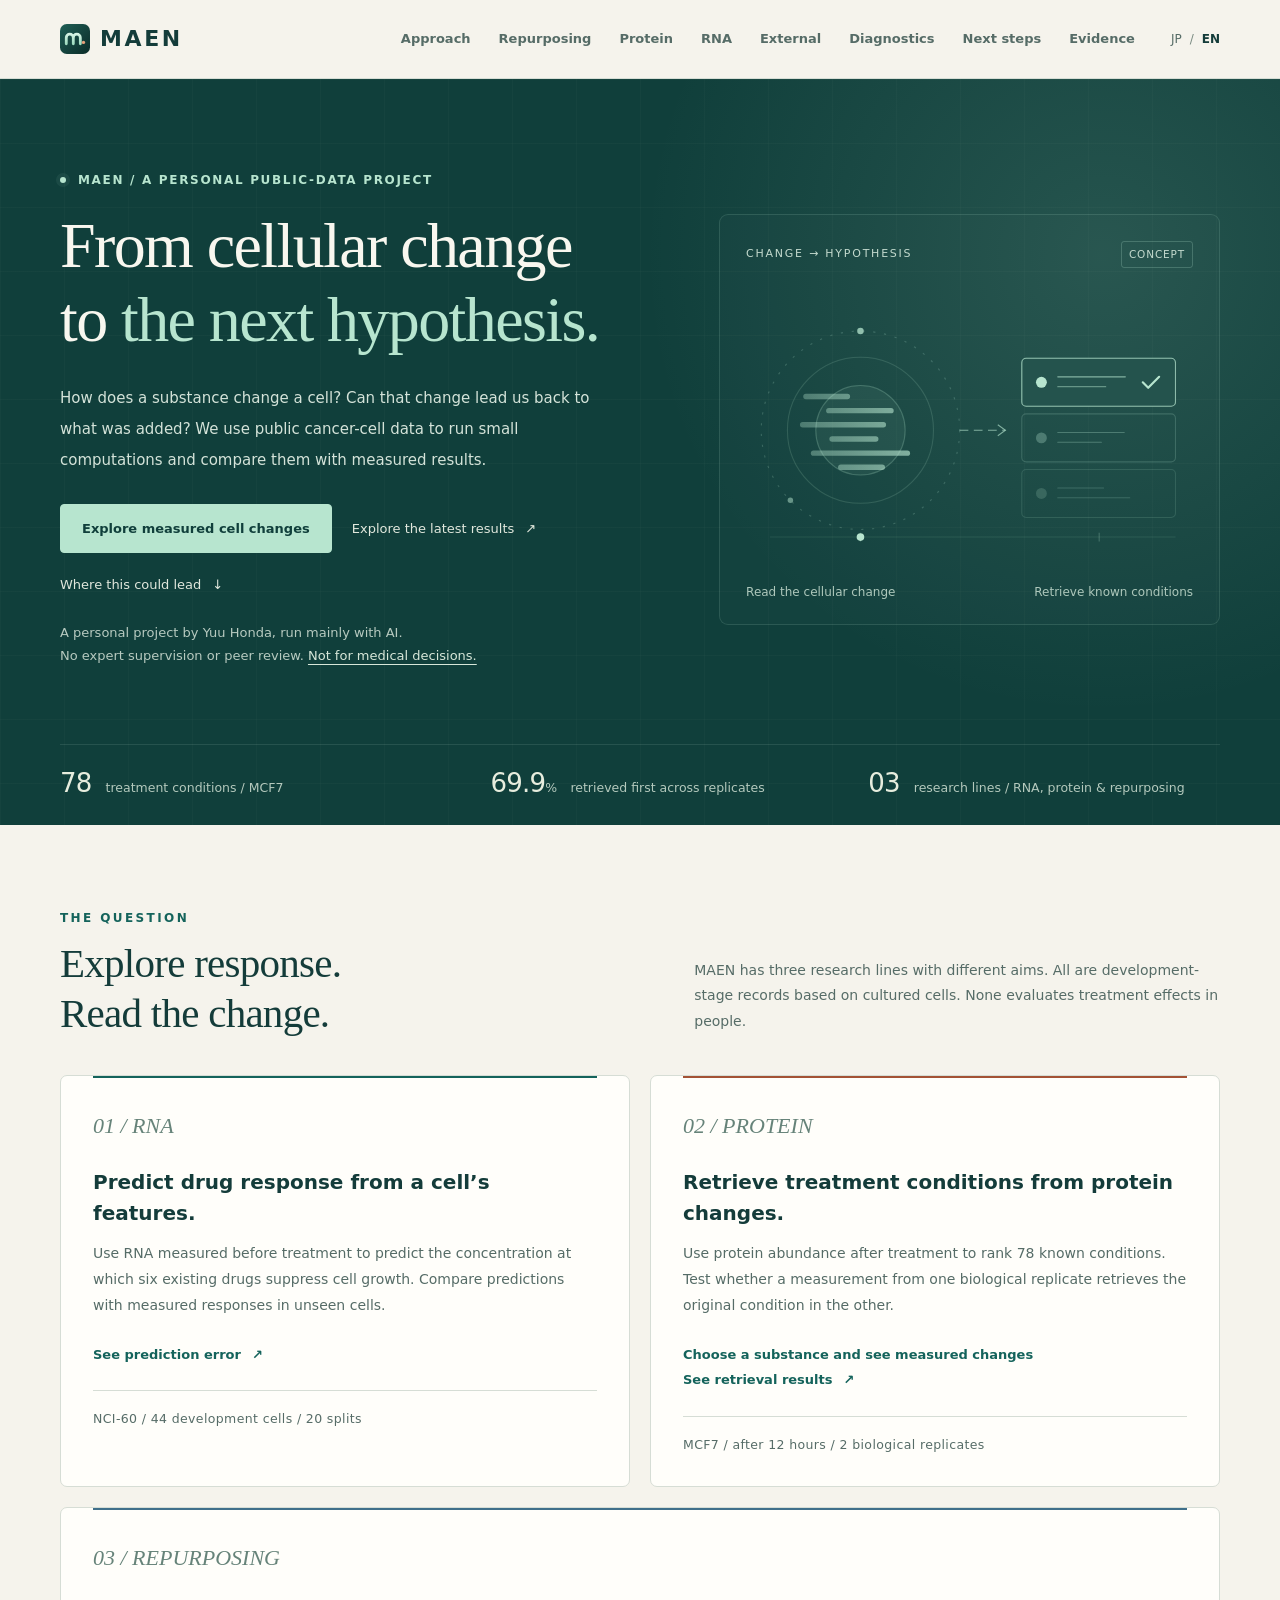
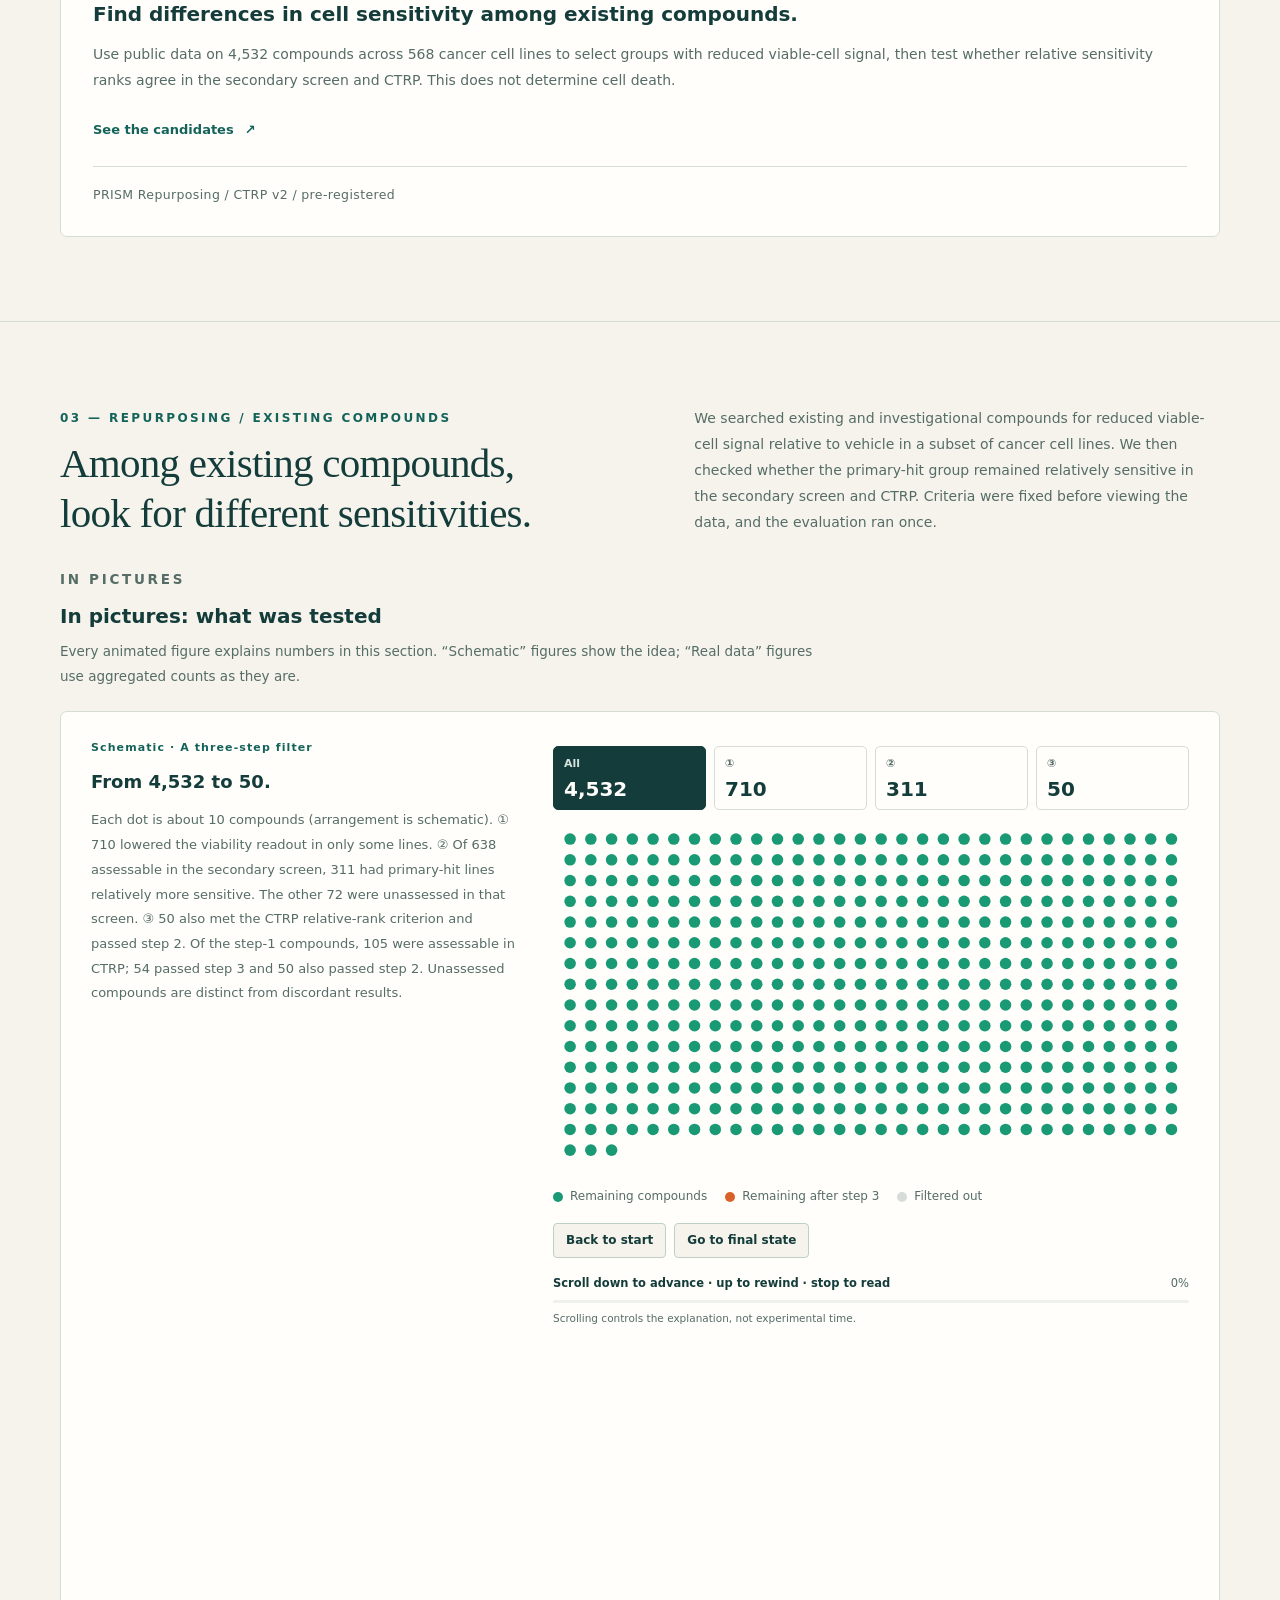
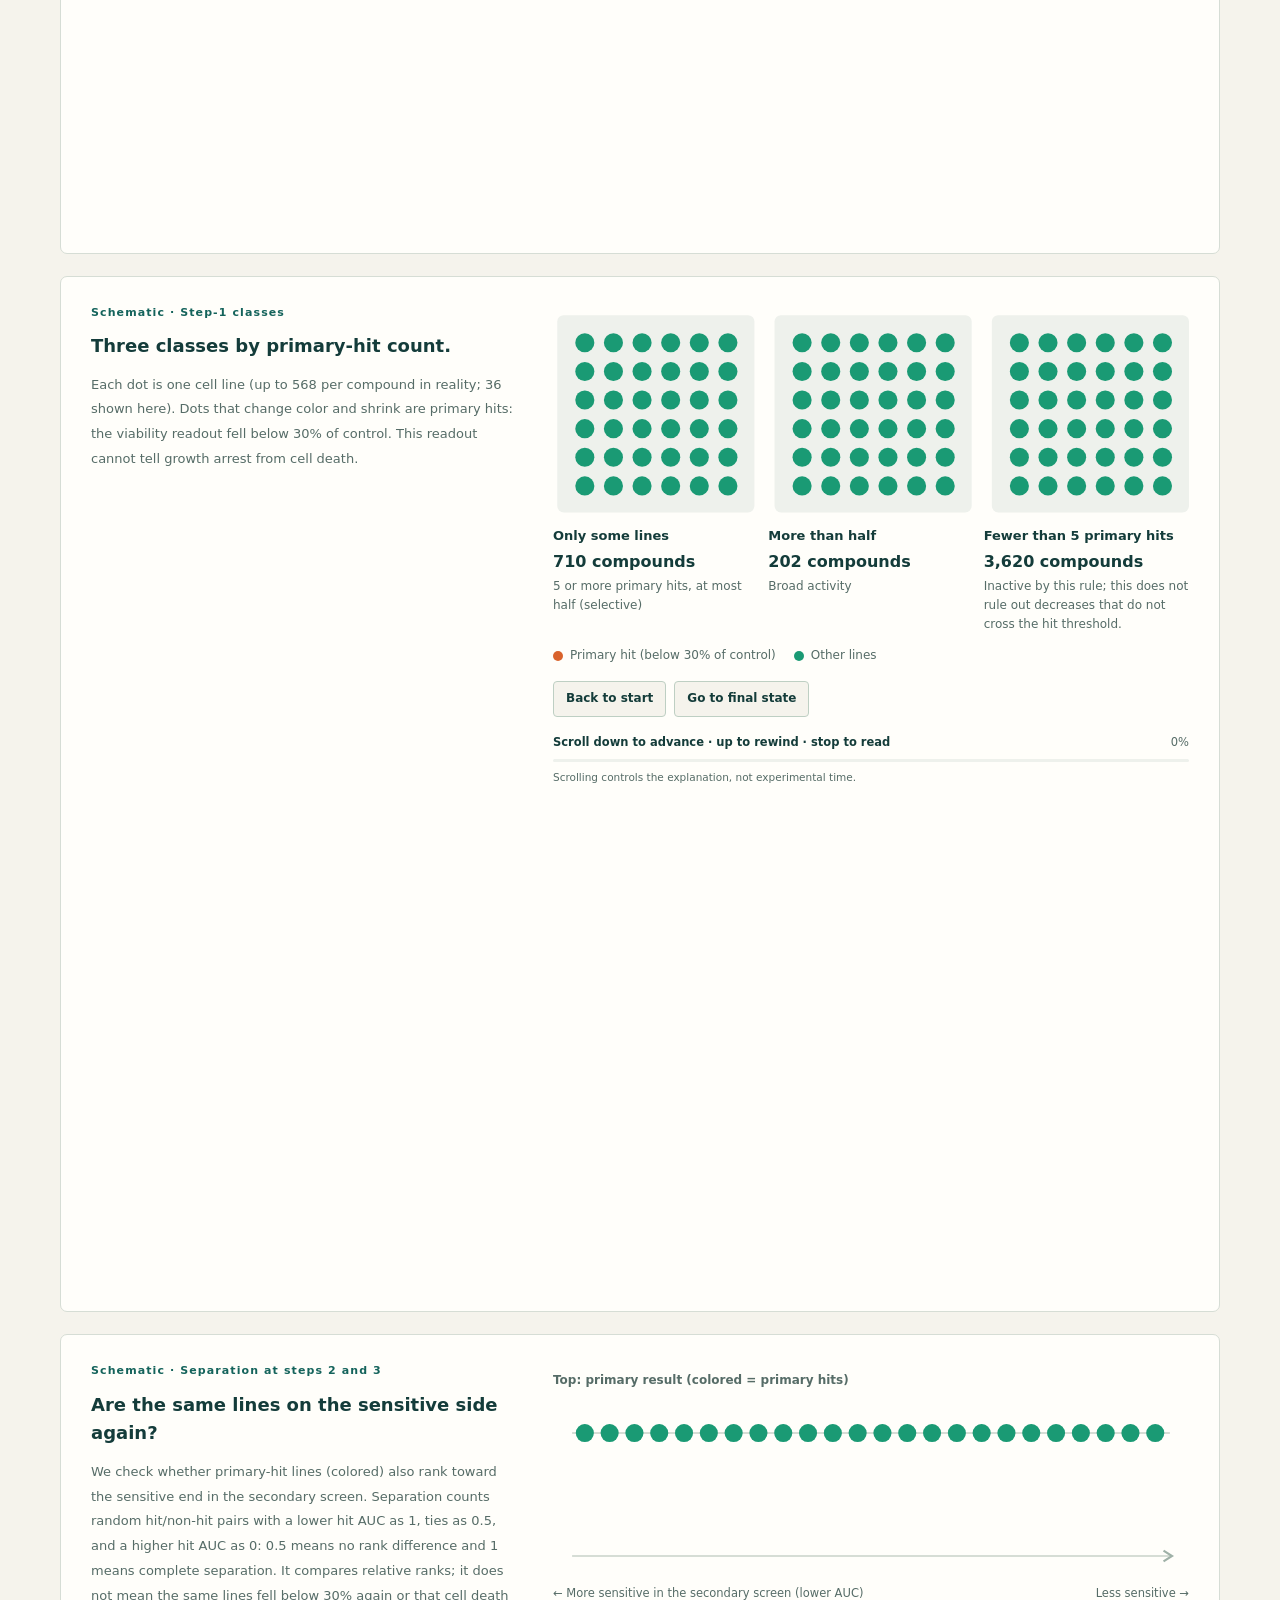
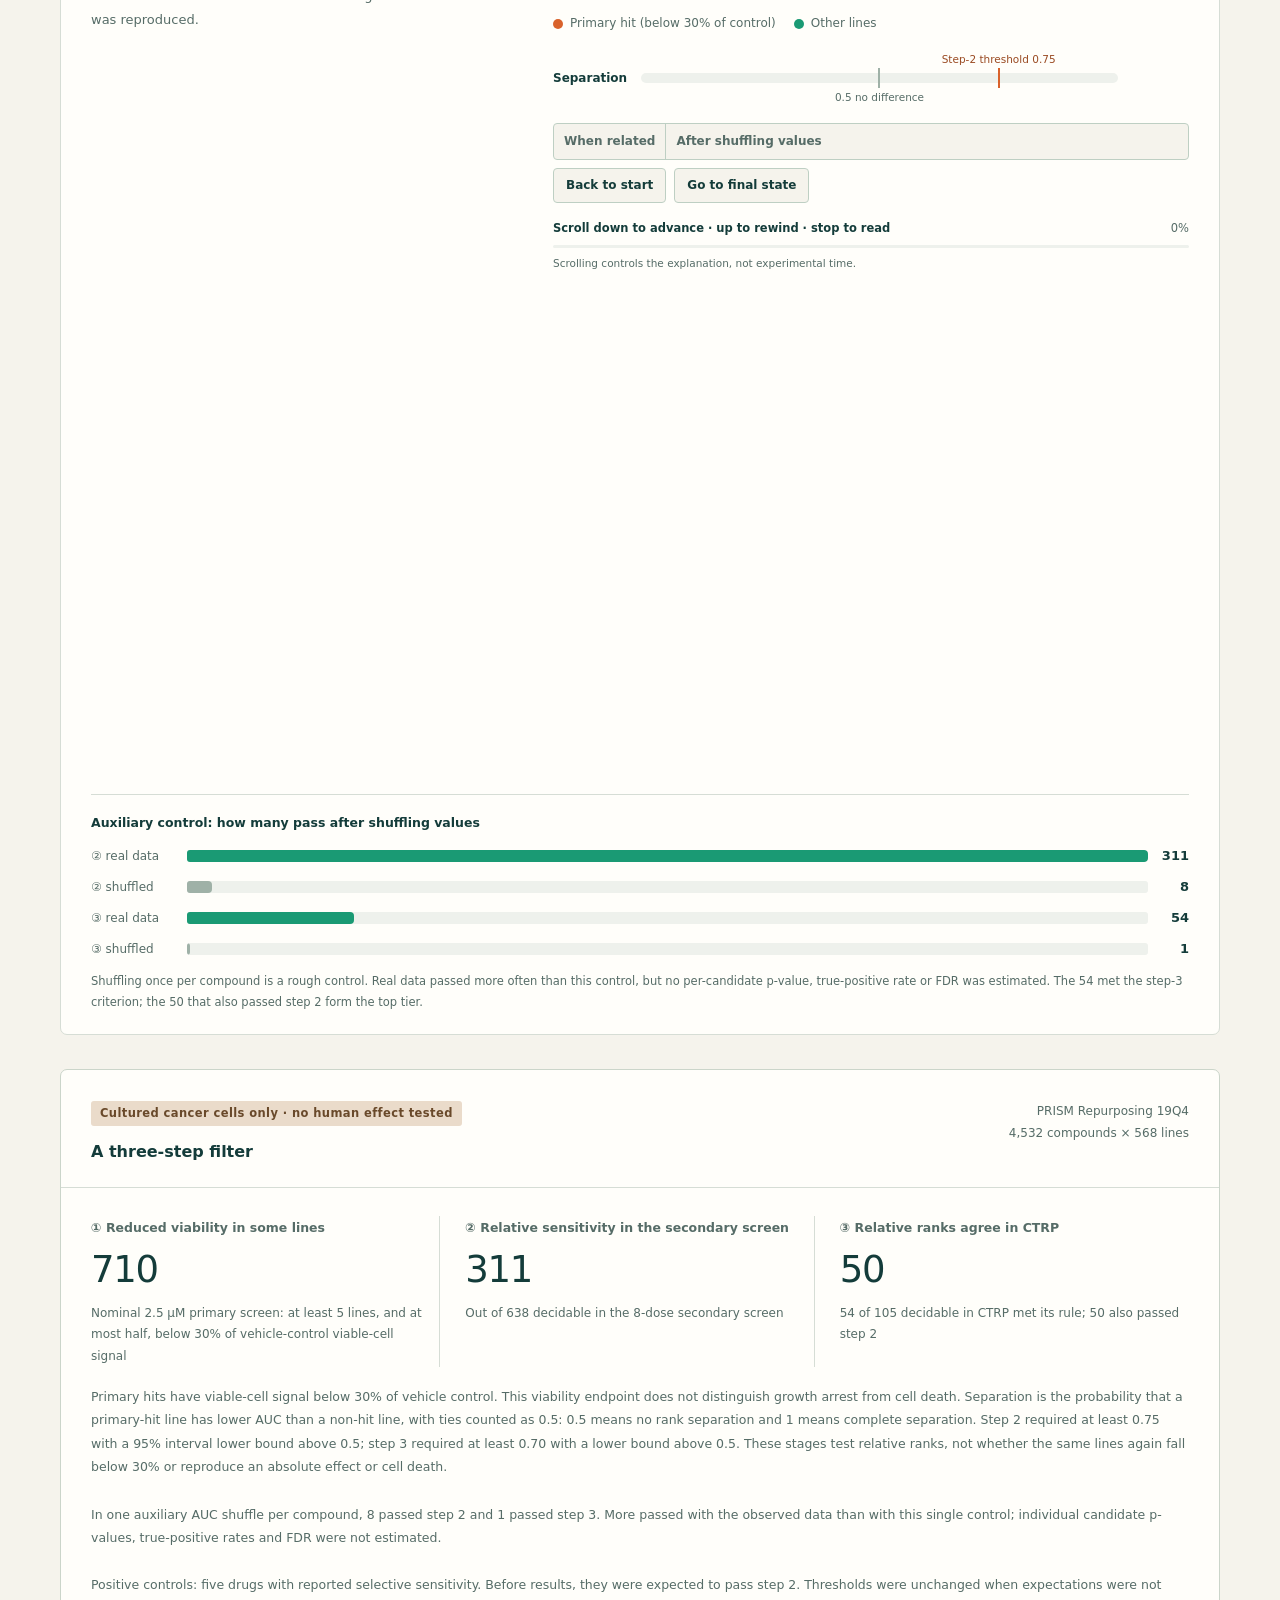
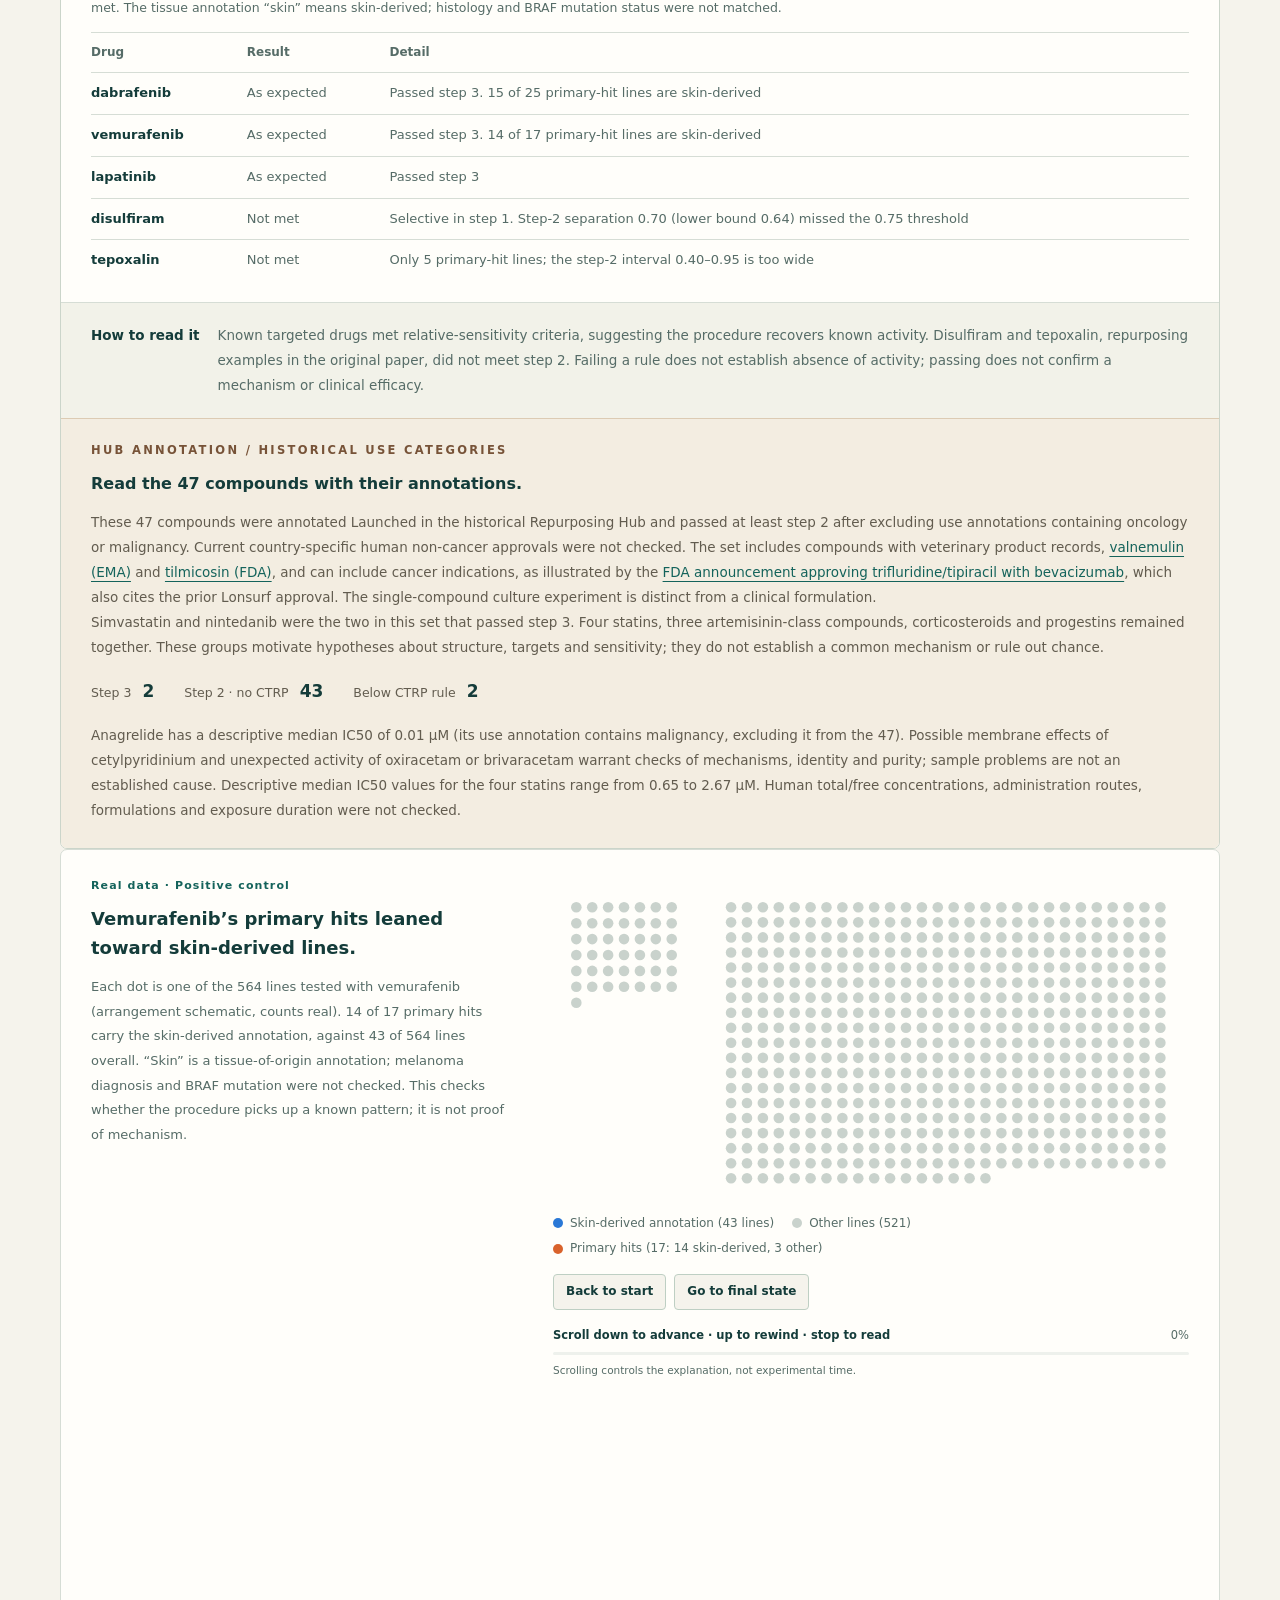
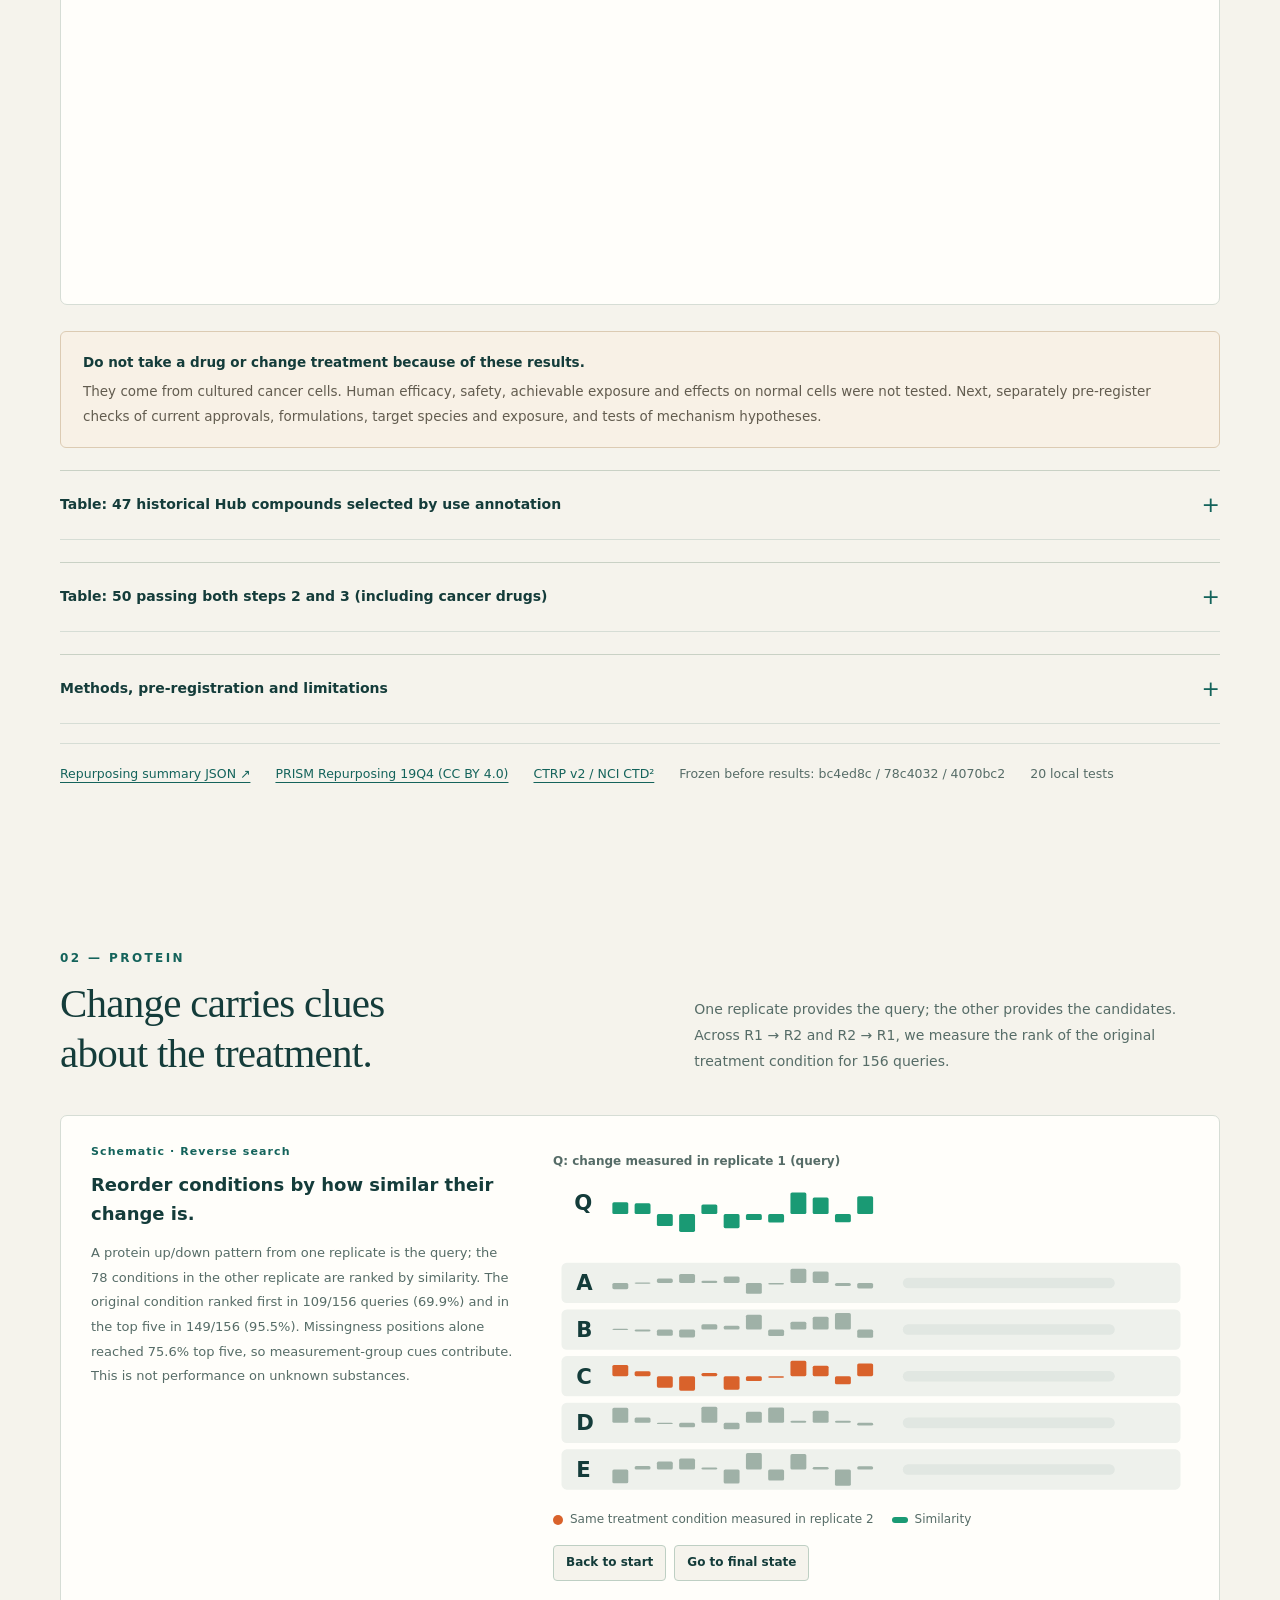
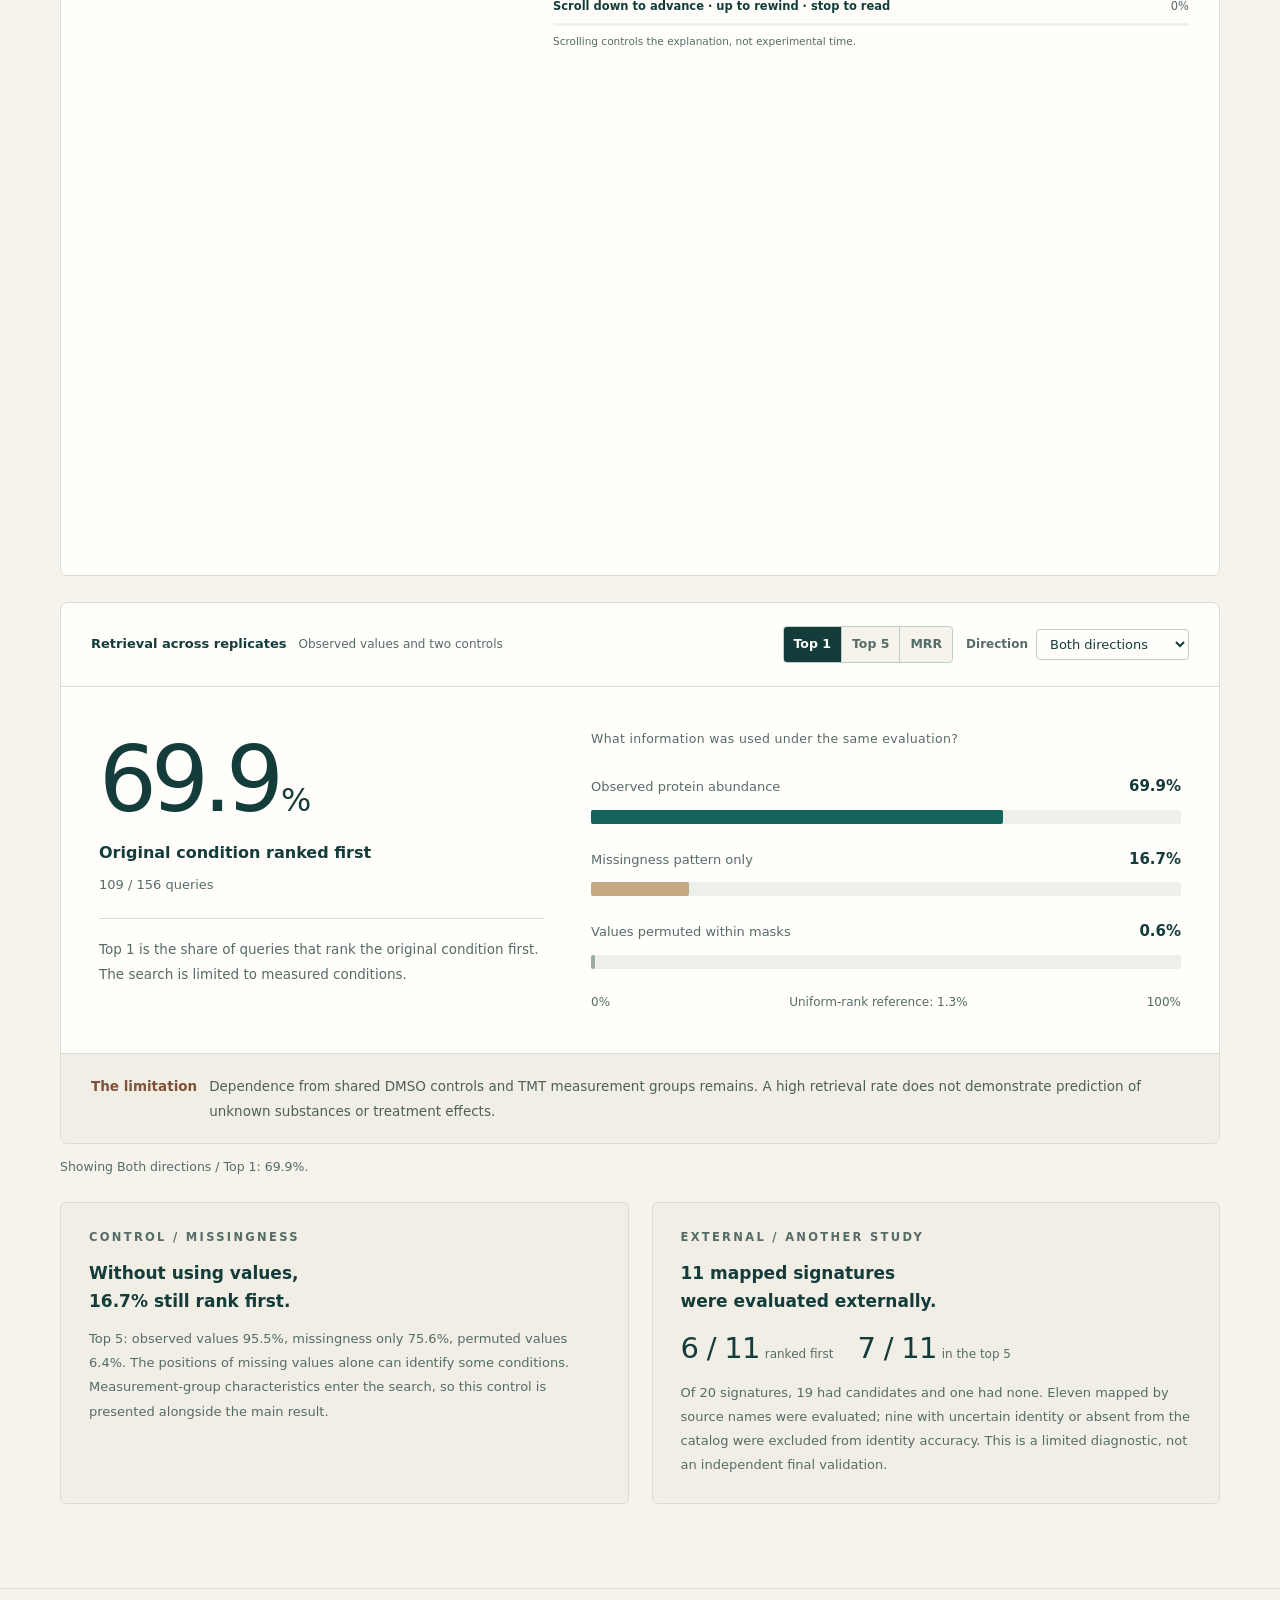
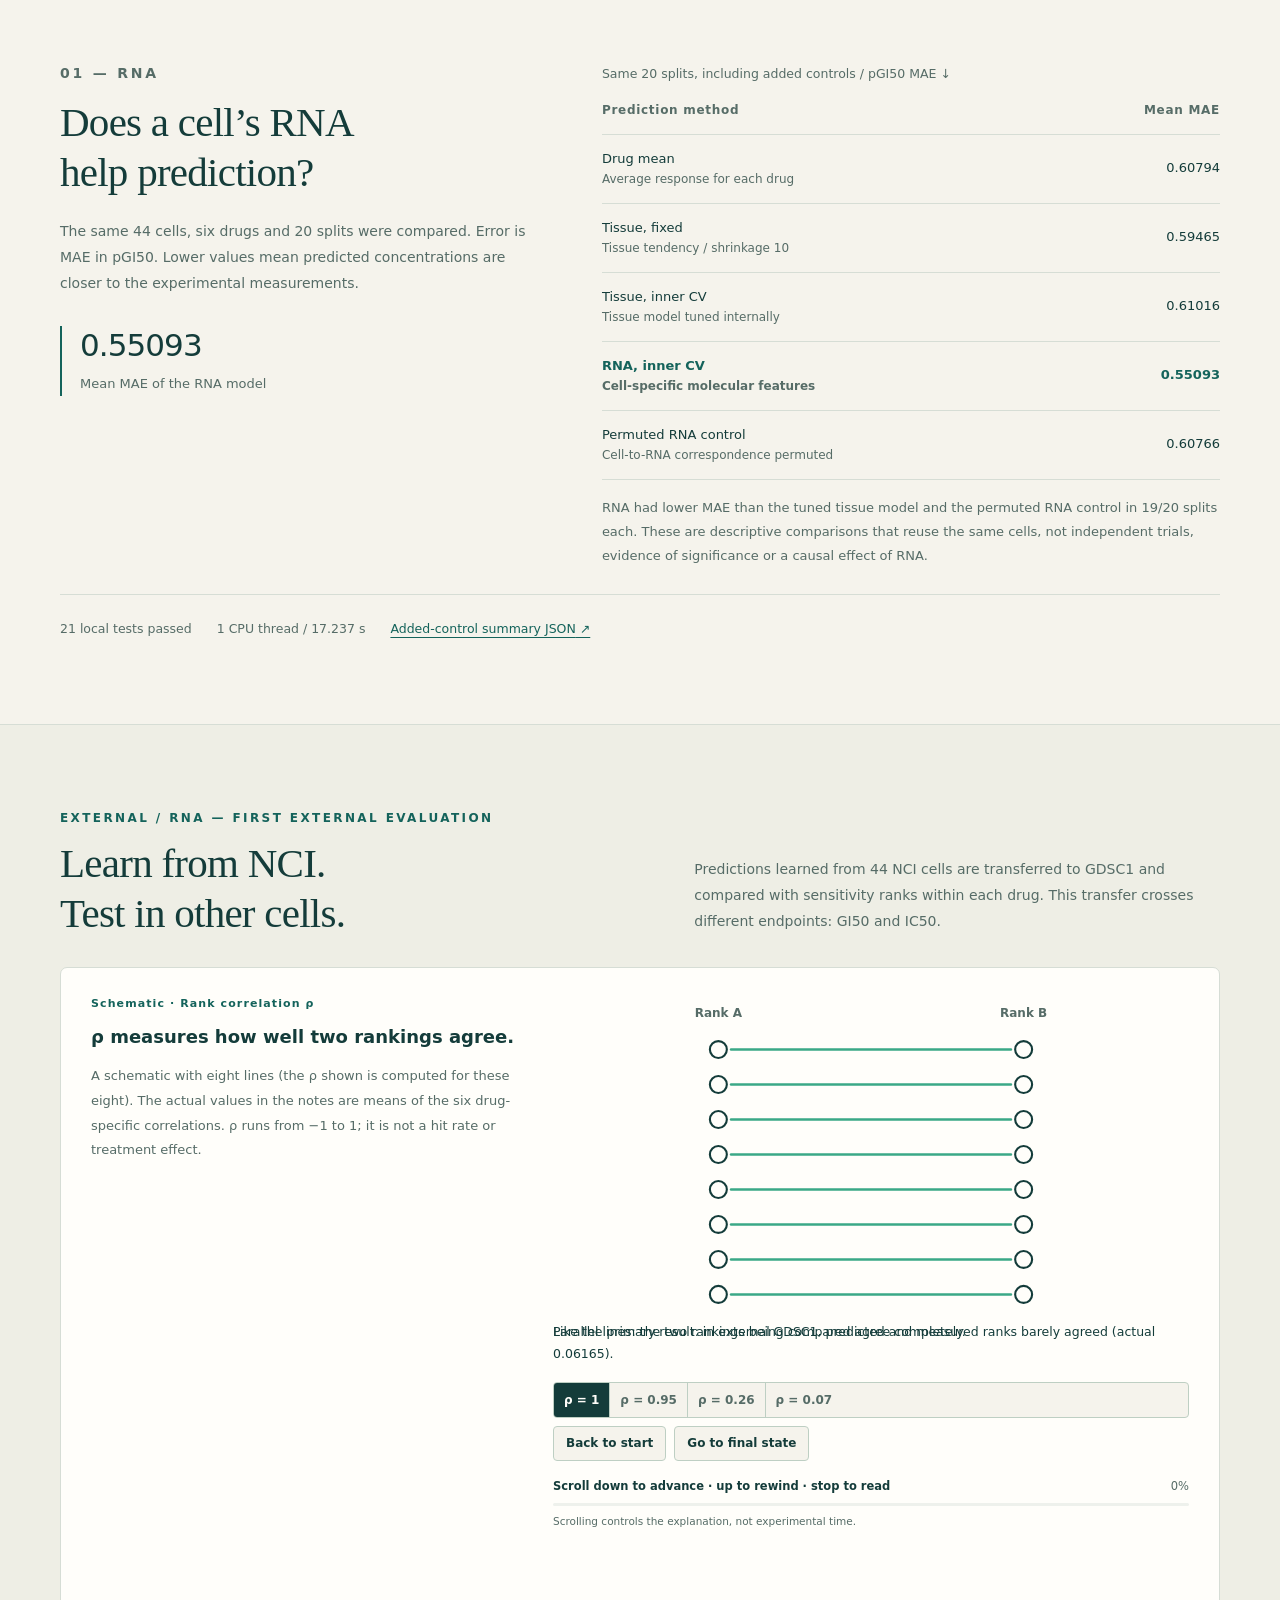
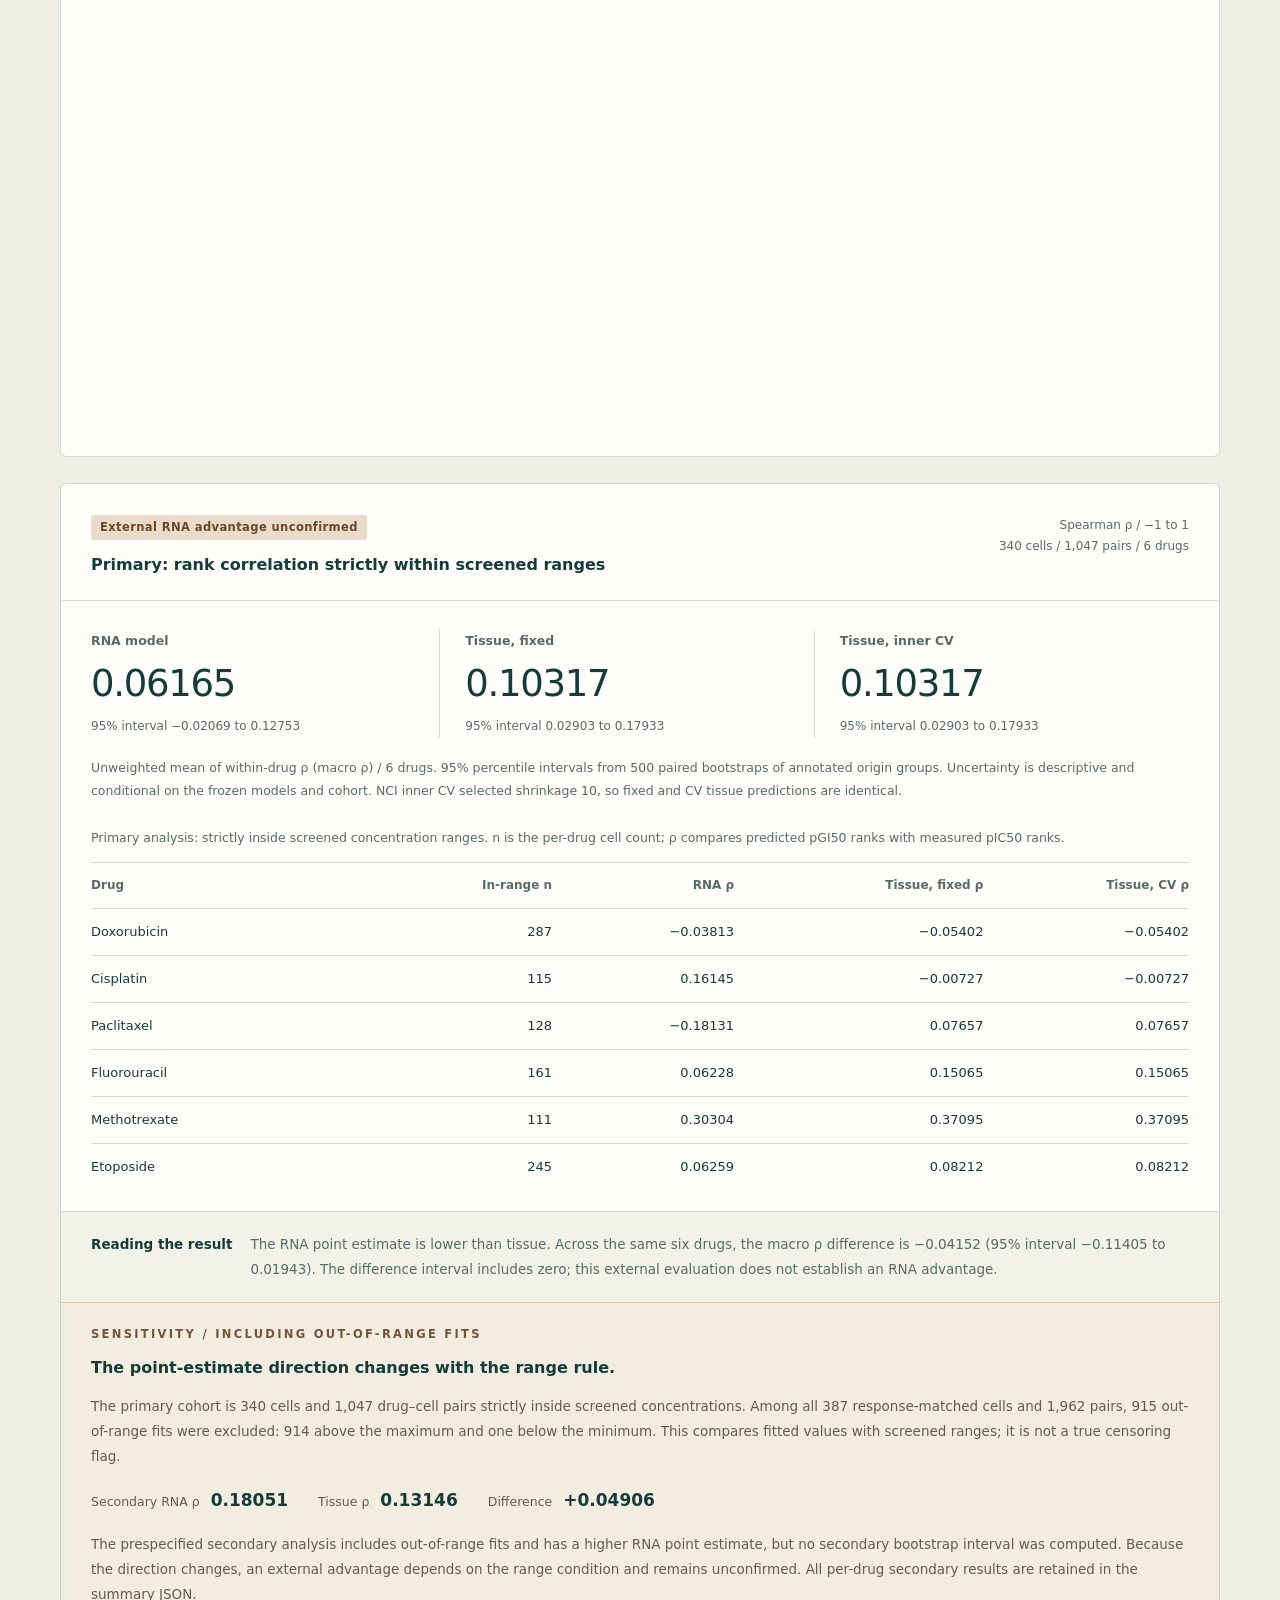
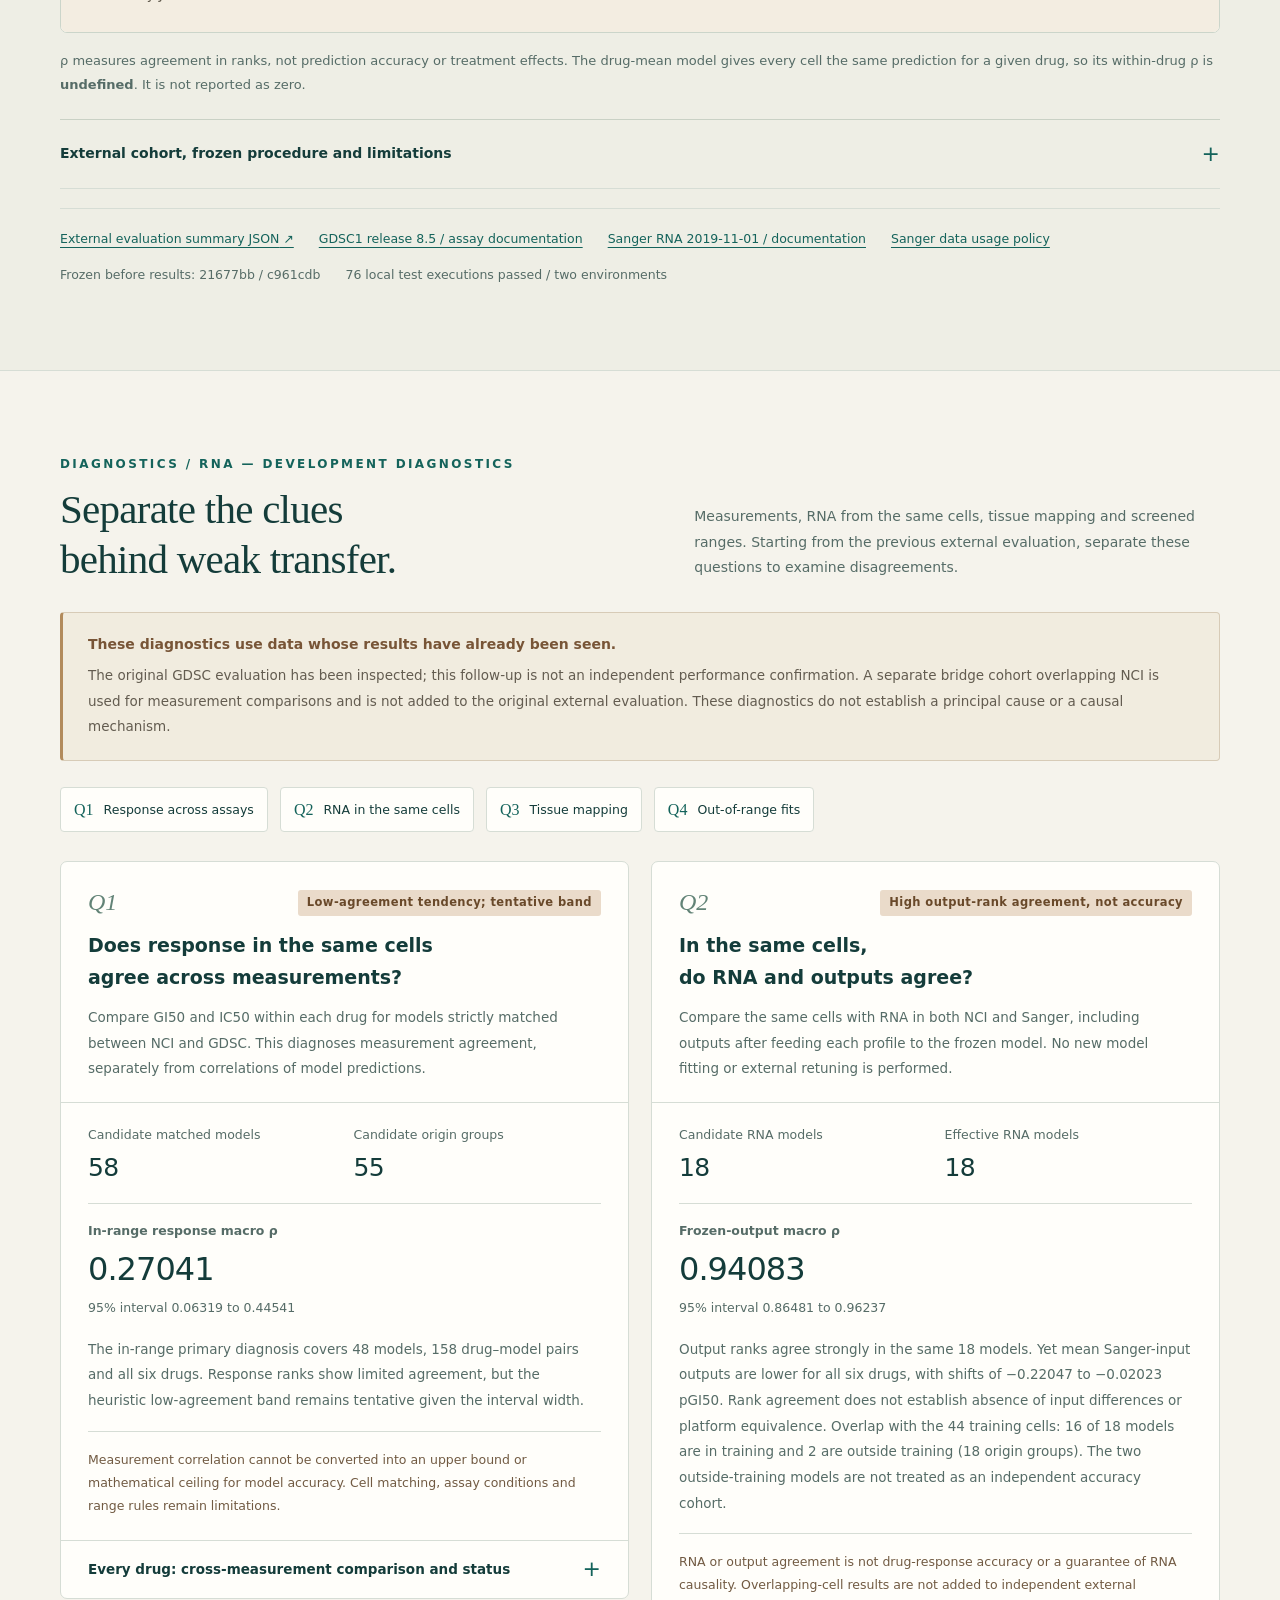
==== commit a63d5d8d: "Show measured MCF7 protein changes in a bilingual explorer" ====
--- a/en.html
+++ b/en.html
@@ -16,13 +16,9 @@
 <link rel="stylesheet" href="site.css">
 <link rel="stylesheet" href="explain.css">
 <link rel="stylesheet" href="workflow.css">
-<link rel="stylesheet" href="motion.css">
-<link rel="stylesheet" href="glossary.css">
 <script src="site.js" defer></script>
 <script src="explain.js" defer></script>
 <script src="workflow.js" defer></script>
-<script src="motion.js" defer></script>
-<script src="glossary.js" defer></script>
 </head>
 <body>
 <a class="skip-link" href="#main">Skip to content</a>
@@ -43,7 +39,7 @@
         <p class="eyebrow"><span class="status-dot" aria-hidden="true"></span>MAEN / A personal public-data project</p>
         <h1 id="hero-title">From cellular change<br>to <span>the next hypothesis.</span></h1>
         <p class="hero-lead">How does a substance change a cell? Can that change lead us back to what was added? We use public cancer-cell data to run small computations and compare them with measured results.</p>
-        <div class="hero-actions"><a class="button button-primary" href="#repurposing">Explore the latest results<span aria-hidden="true">↗</span></a><a class="text-link" href="#next">Where this could lead<span aria-hidden="true">↓</span></a></div>
+        <div class="hero-actions"><a class="button button-primary" href="protein-response-en.html">Explore measured cell changes</a><a class="text-link" href="#repurposing">Explore the latest results<span aria-hidden="true">↗</span></a><a class="text-link" href="#next">Where this could lead<span aria-hidden="true">↓</span></a></div>
         <p class="hero-caption">A personal project by Yuu Honda, run mainly with AI.<br>No expert supervision or peer review. <a href="#disclaimer">Not for medical decisions.</a></p>
       </div>
       <div class="signature-panel" aria-hidden="true">
@@ -87,7 +83,7 @@
       <div class="section-heading"><div><p class="eyebrow">THE QUESTION</p><h2 id="approach-title">Explore response.<br>Read the change.</h2></div><p>MAEN has three research lines with different aims. All are development-stage records based on cultured cells. None evaluates treatment effects in people.</p></div>
       <div class="research-grid">
         <article class="research-card"><p class="line-number">01 / RNA</p><h3>Predict drug response from a cell’s features.</h3><p>Use RNA measured before treatment to predict the concentration at which six existing drugs suppress cell growth. Compare predictions with measured responses in unseen cells.</p><p><a class="text-link" href="#rna">See prediction error<span aria-hidden="true">↗</span></a></p><div class="card-foot">NCI-60 / 44 development cells / 20 splits</div></article>
-        <article class="research-card protein"><p class="line-number">02 / PROTEIN</p><h3>Retrieve treatment conditions from protein changes.</h3><p>Use protein abundance after treatment to rank 78 known conditions. Test whether a measurement from one biological replicate retrieves the original condition in the other.</p><p><a class="text-link" href="#protein">See retrieval results<span aria-hidden="true">↗</span></a></p><div class="card-foot">MCF7 / after 12 hours / 2 biological replicates</div></article>
+        <article class="research-card protein"><p class="line-number">02 / PROTEIN</p><h3>Retrieve treatment conditions from protein changes.</h3><p>Use protein abundance after treatment to rank 78 known conditions. Test whether a measurement from one biological replicate retrieves the original condition in the other.</p><p><a class="text-link" href="protein-response-en.html">Choose a substance and see measured changes</a><br><a class="text-link" href="#protein">See retrieval results<span aria-hidden="true">↗</span></a></p><div class="card-foot">MCF7 / after 12 hours / 2 biological replicates</div></article>
         <article class="research-card repurposing"><p class="line-number">03 / REPURPOSING</p><h3>Find differences in cell sensitivity among existing compounds.</h3><p>Use public data on 4,532 compounds across 568 cancer cell lines to select groups with reduced viable-cell signal, then test whether relative sensitivity ranks agree in the secondary screen and CTRP. This does not determine cell death.</p><p><a class="text-link" href="#repurposing">See the candidates<span aria-hidden="true">↗</span></a></p><div class="card-foot">PRISM Repurposing / CTRP v2 / pre-registered</div></article>
       </div>
     </div>
